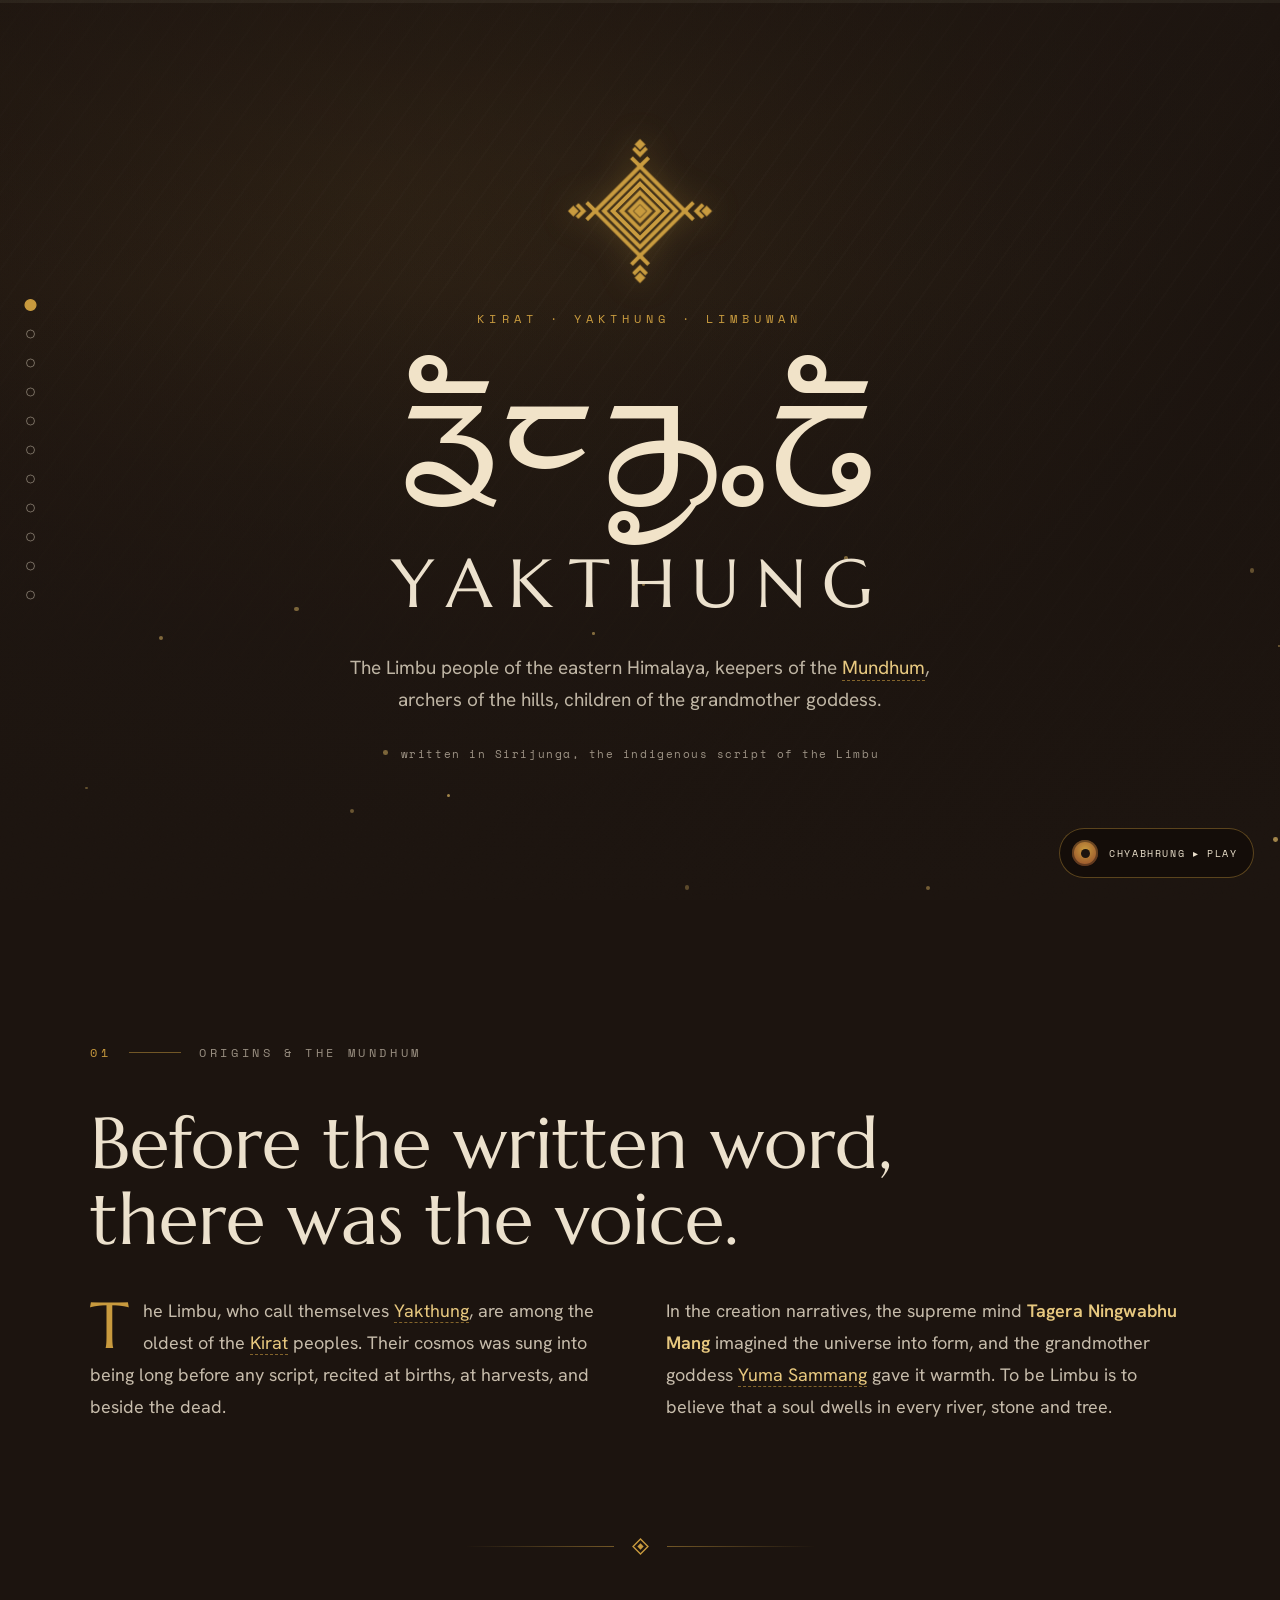
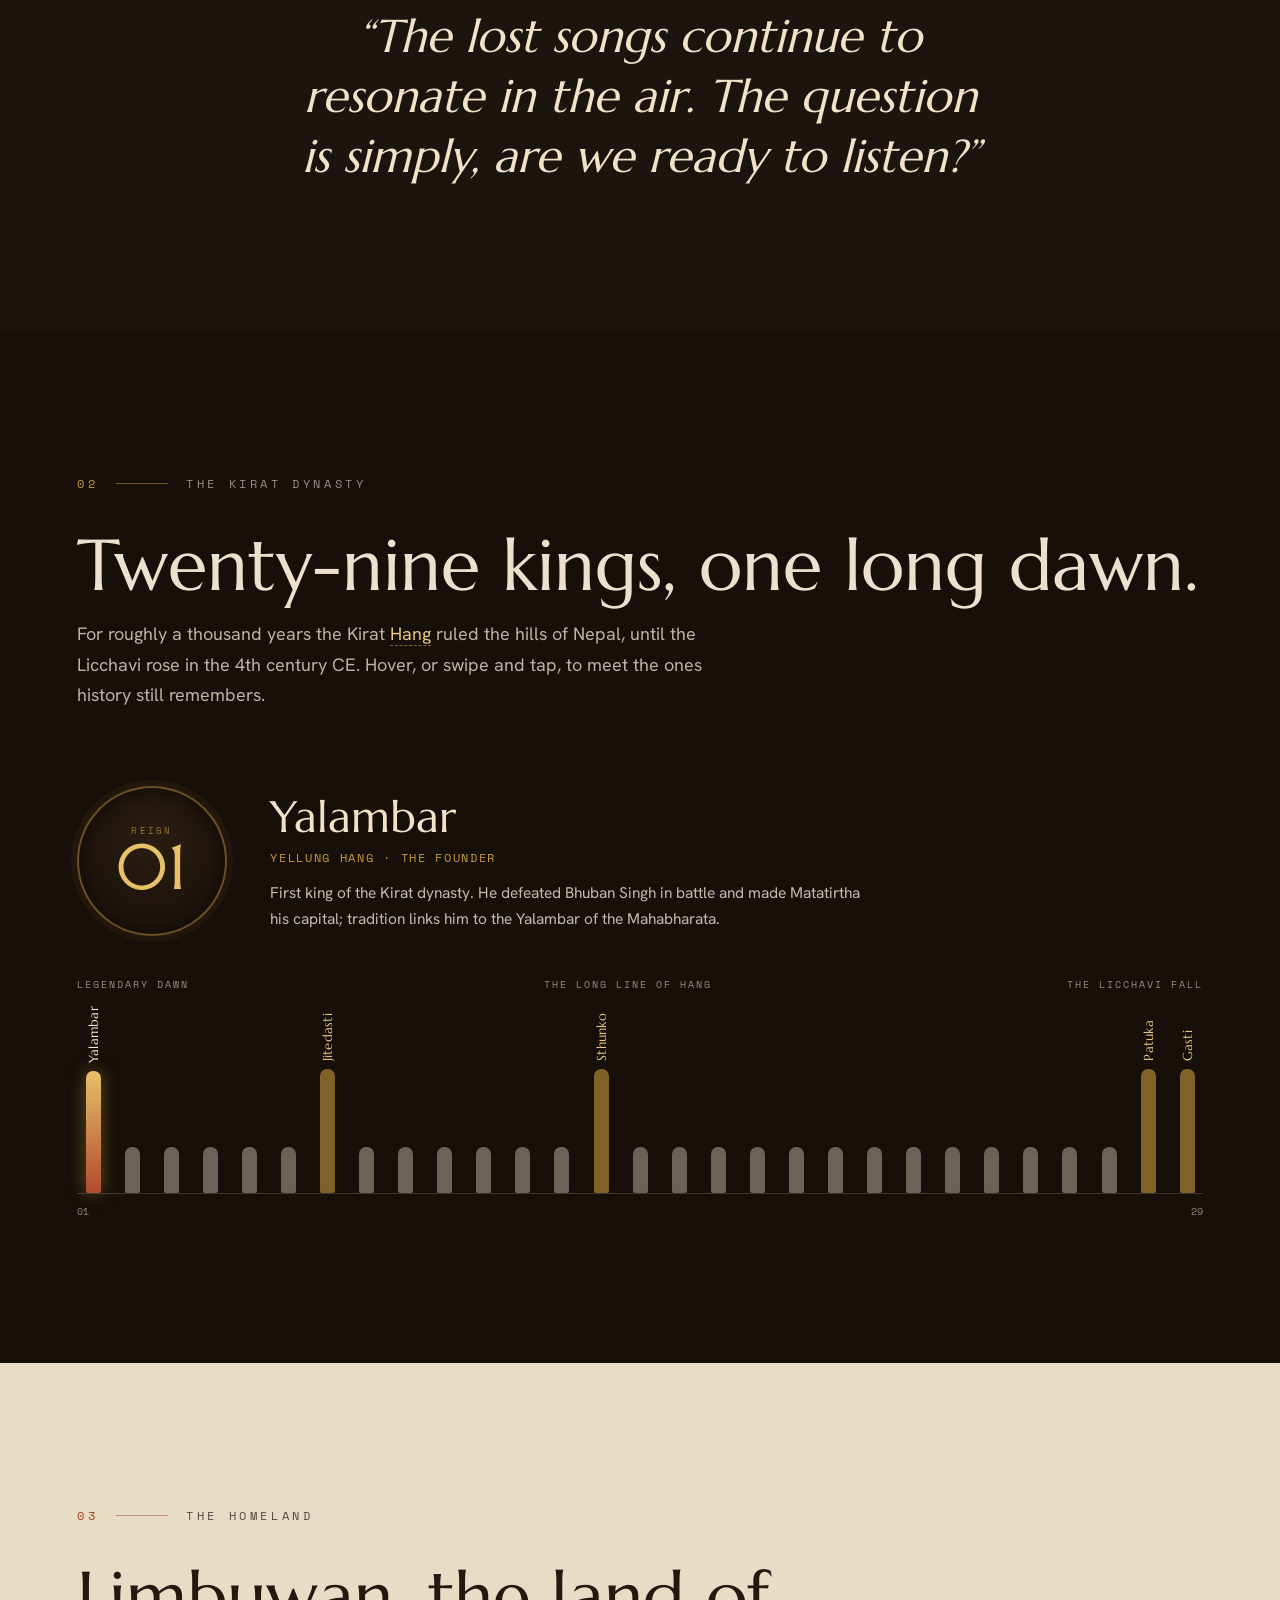
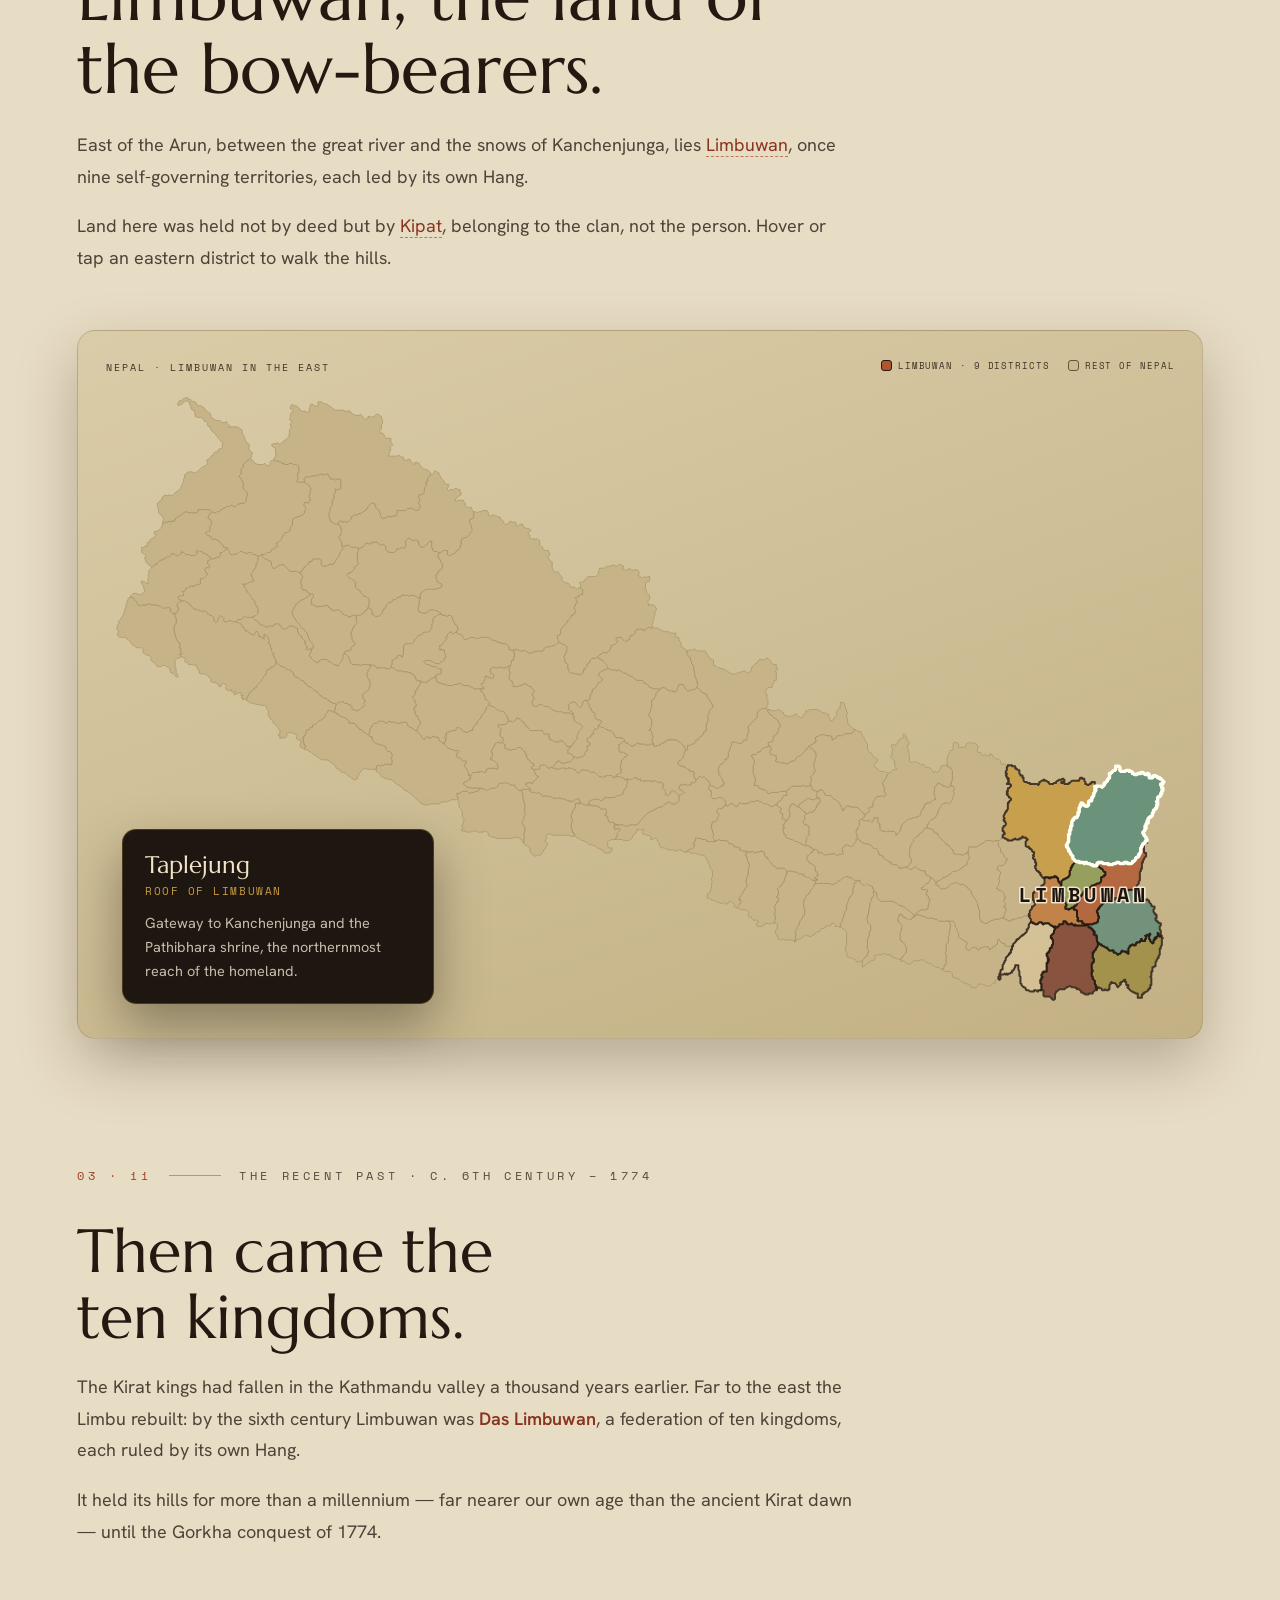
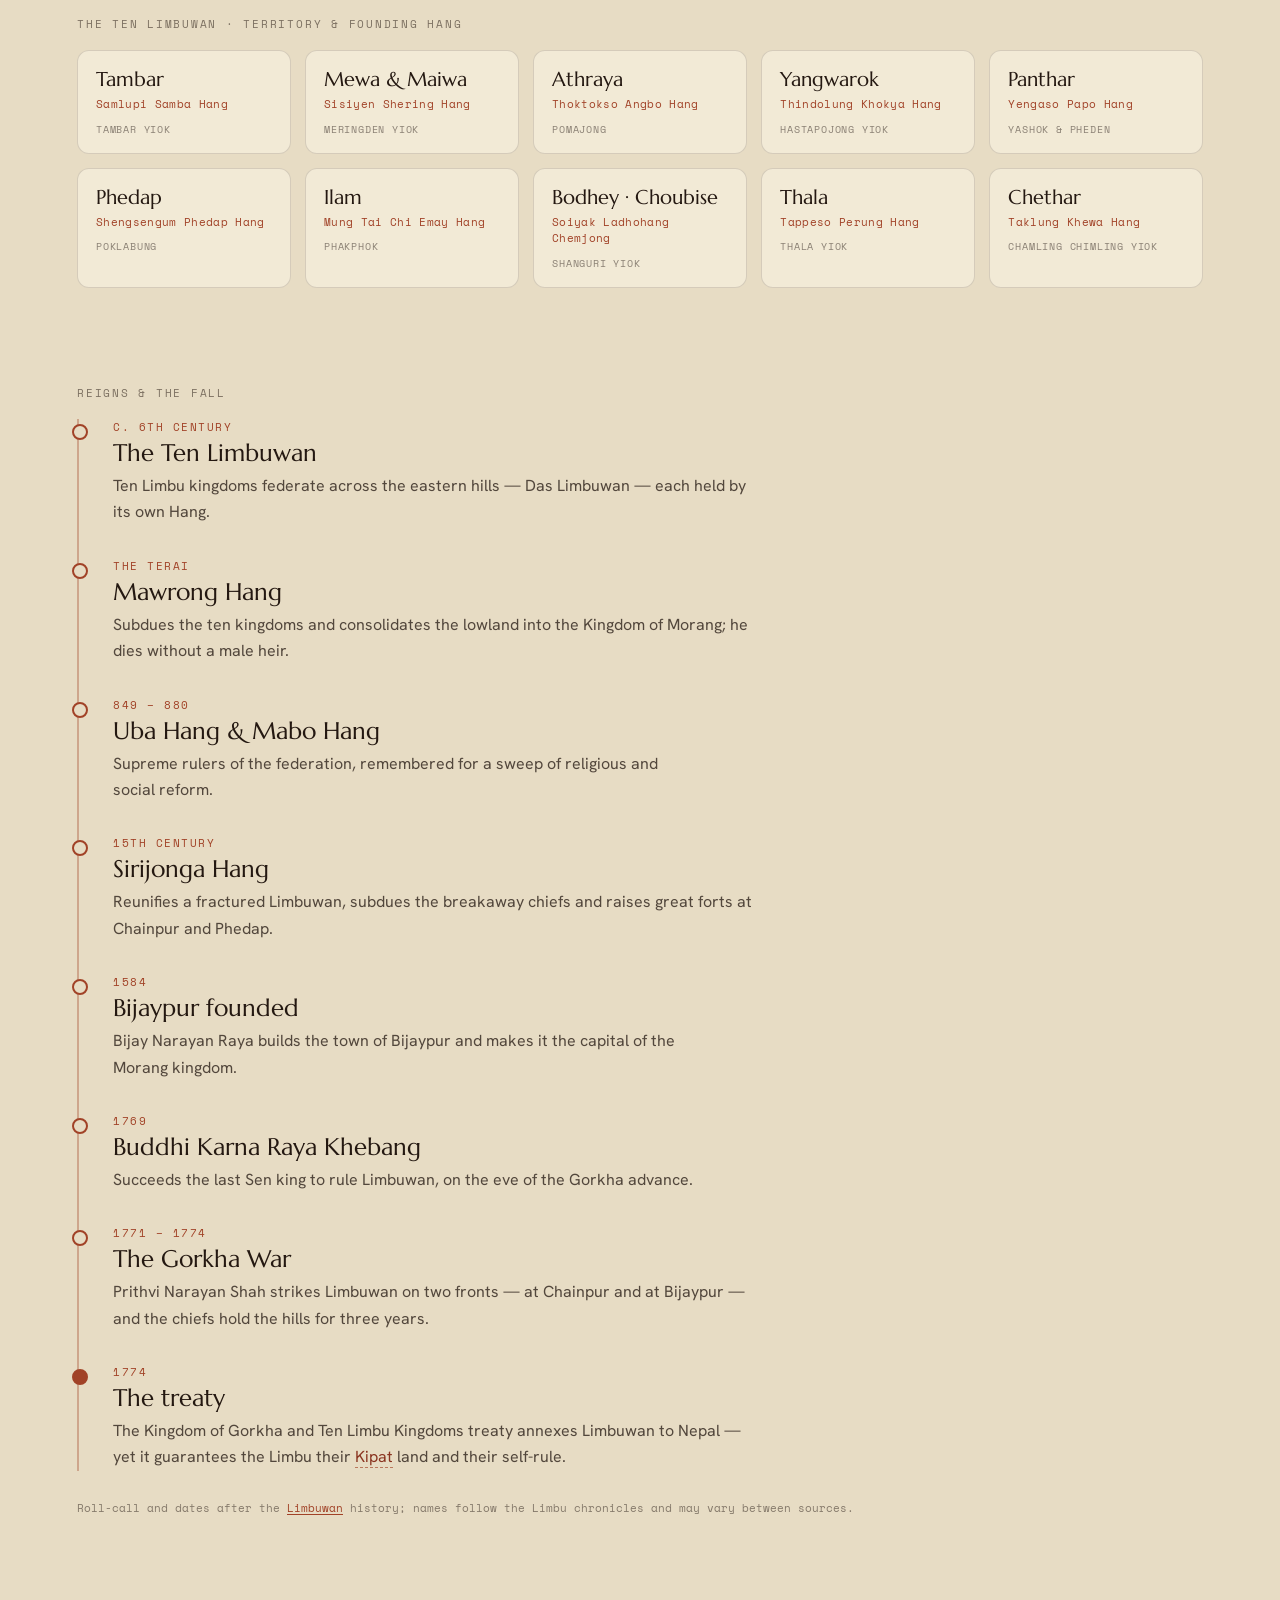
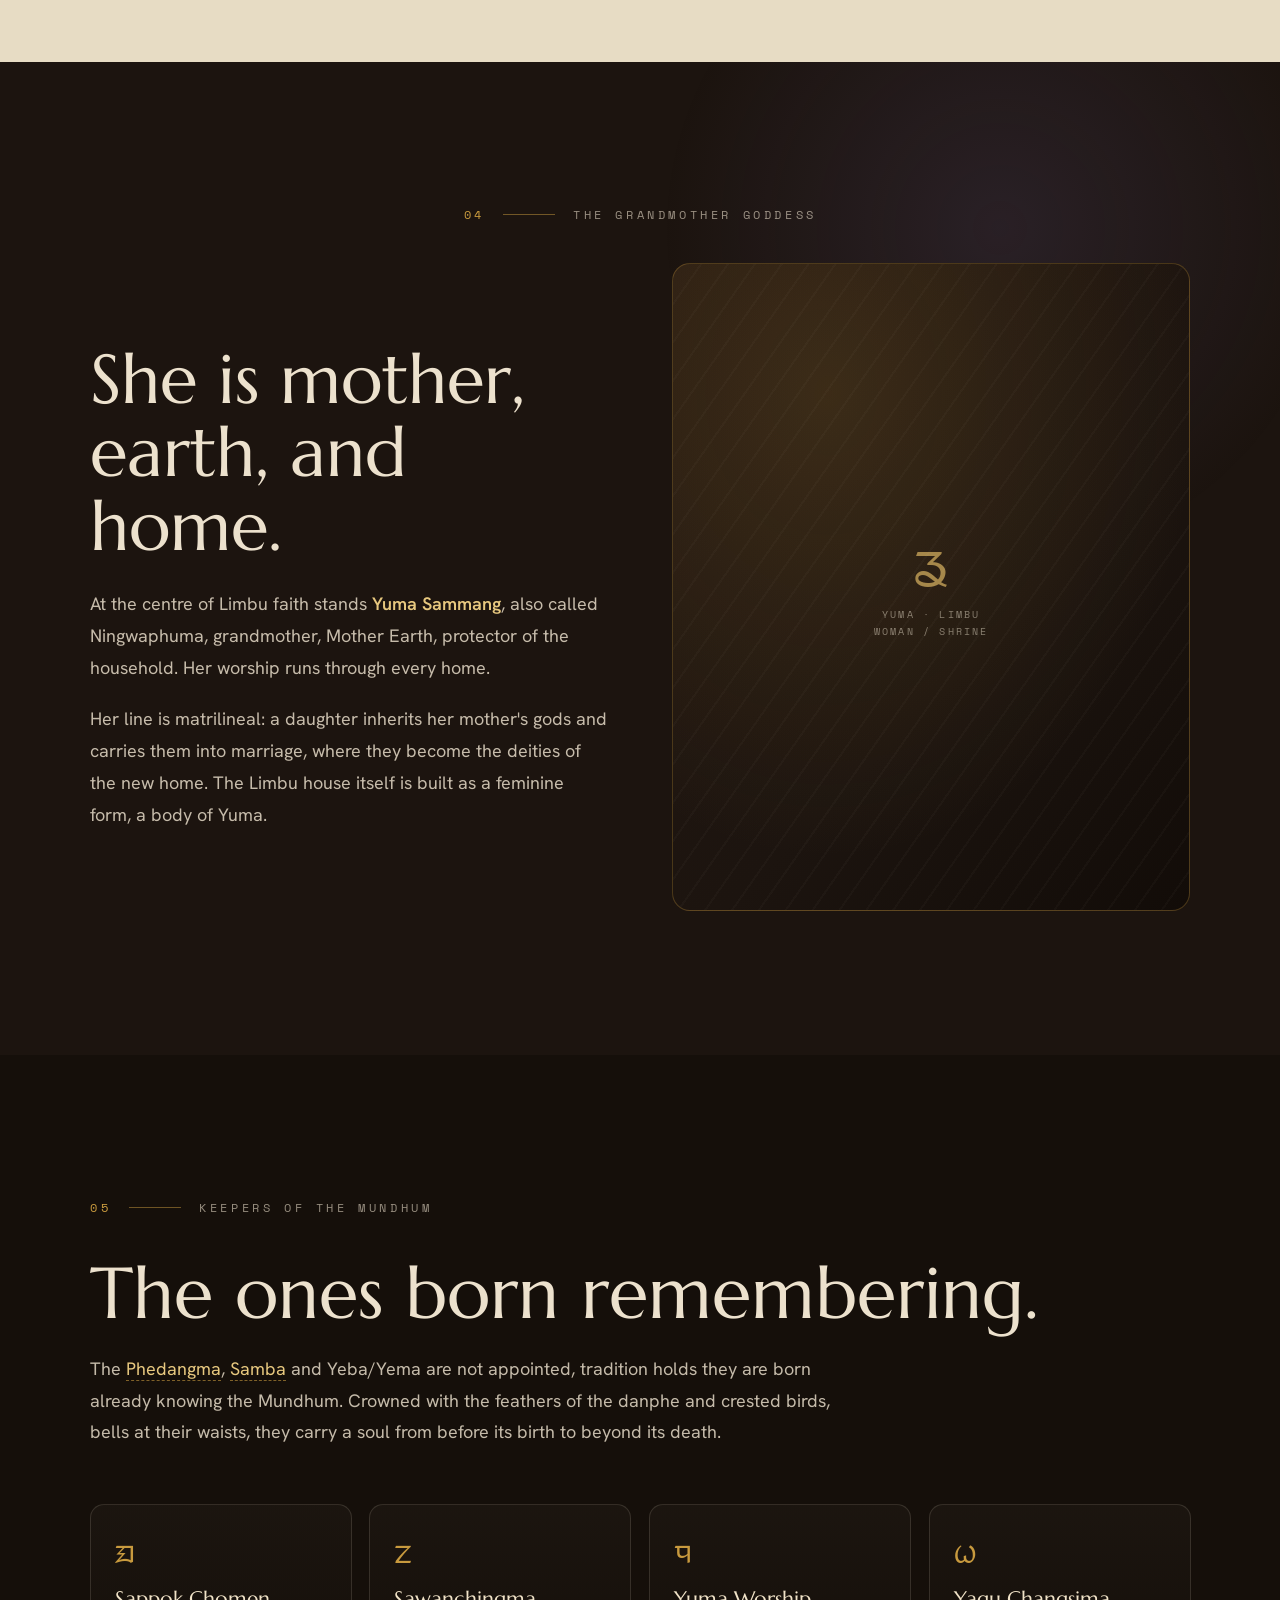
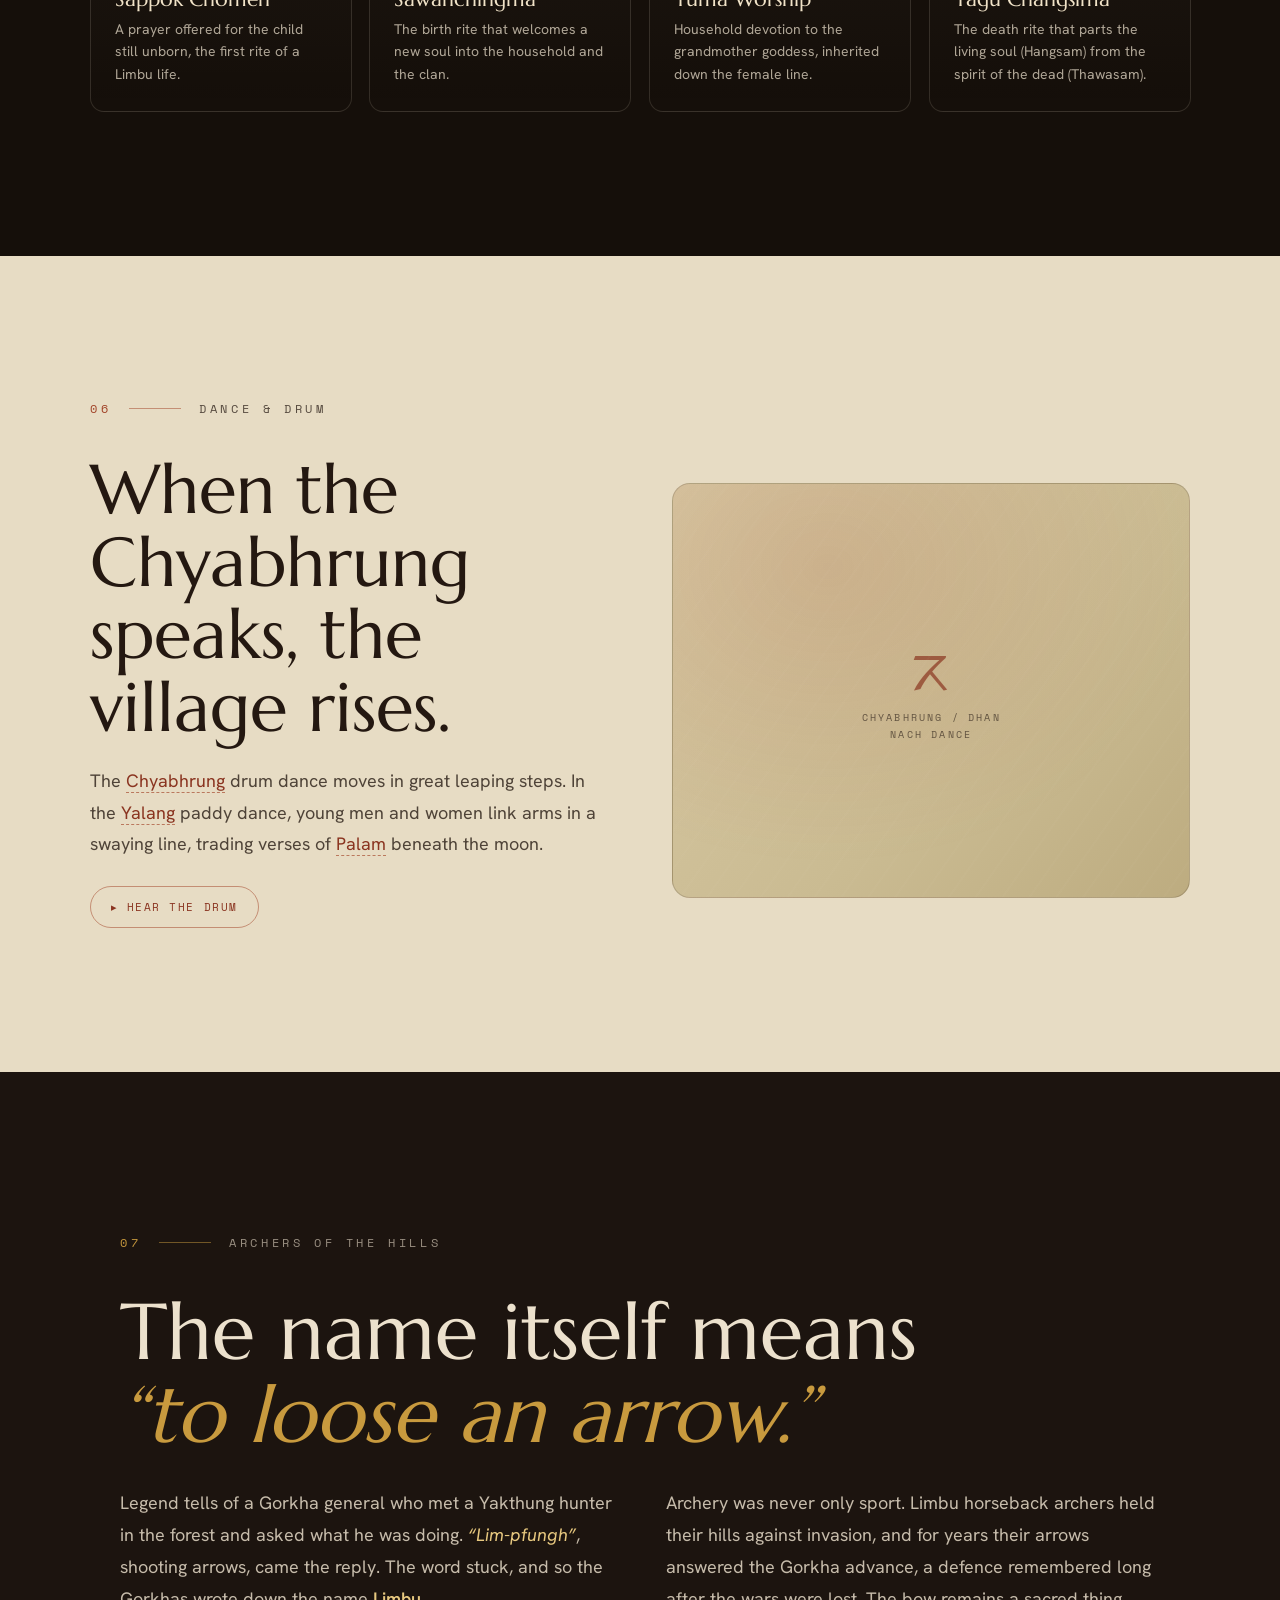
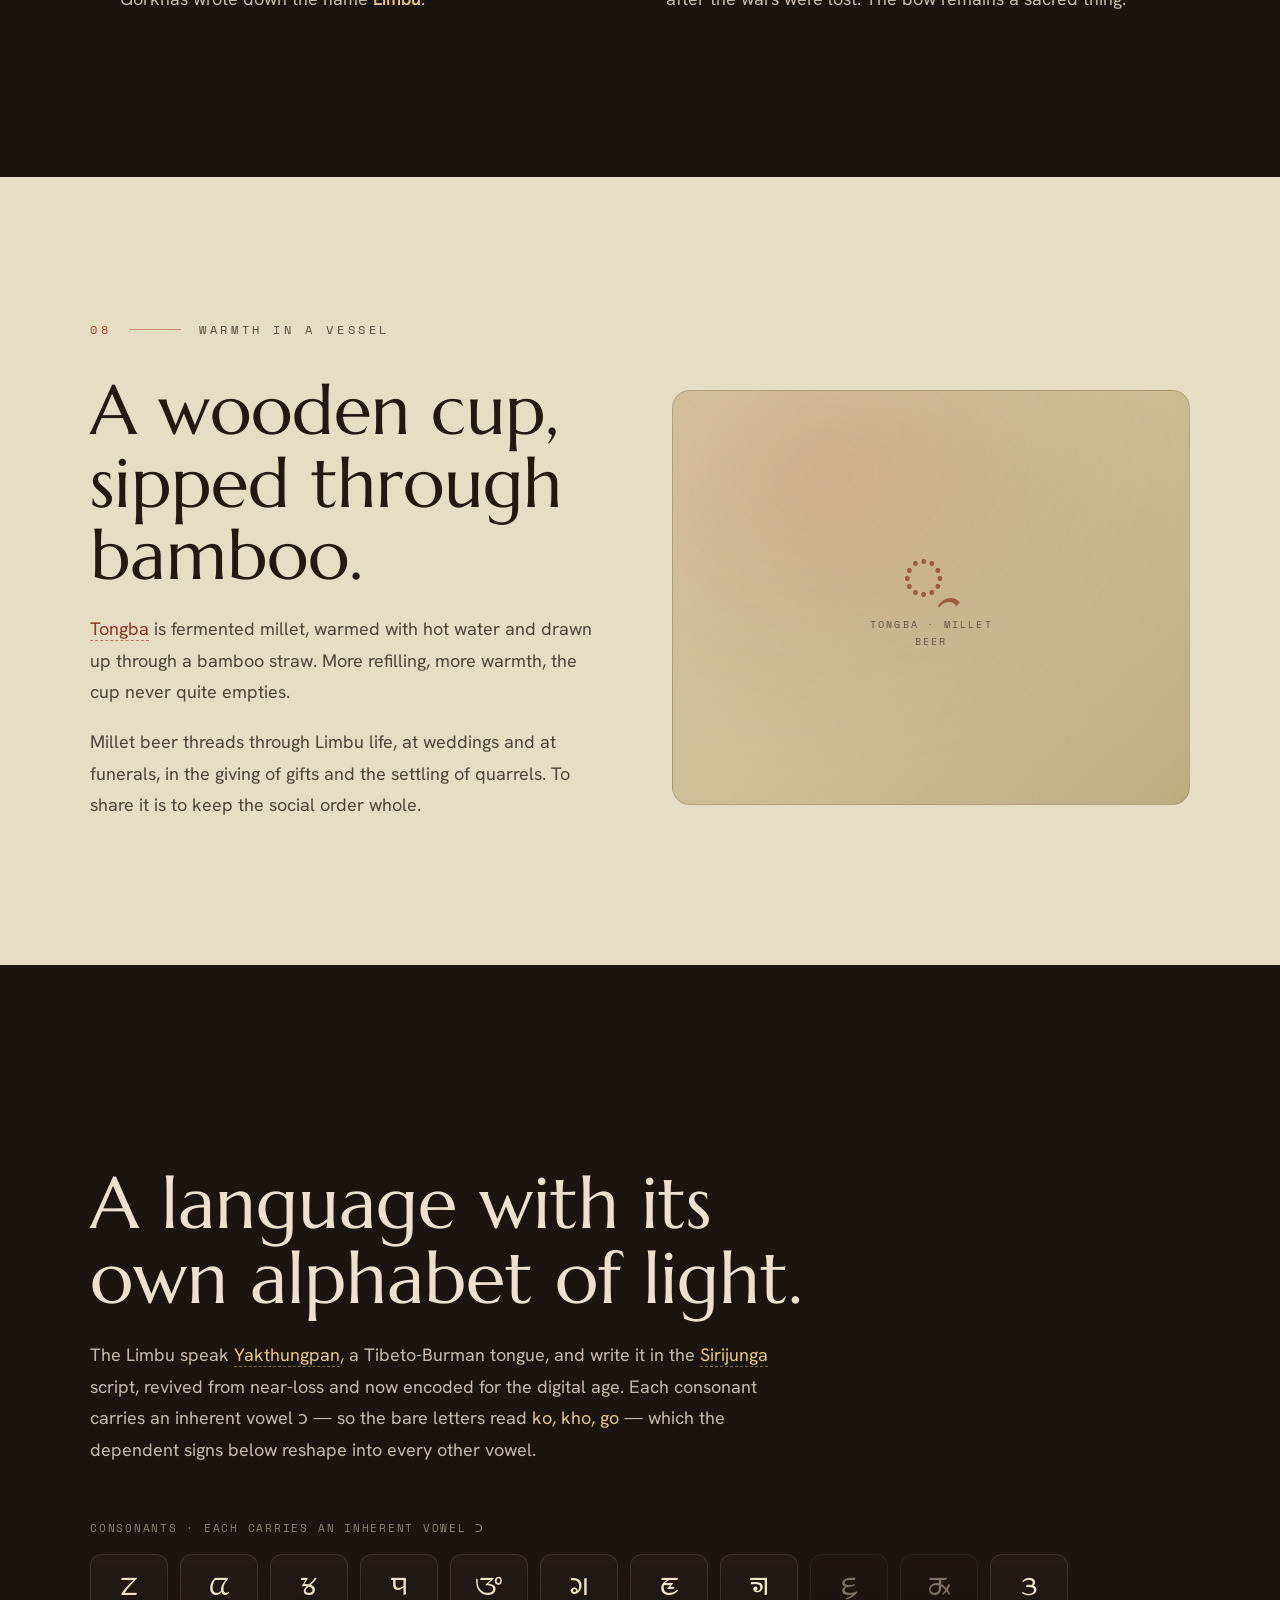
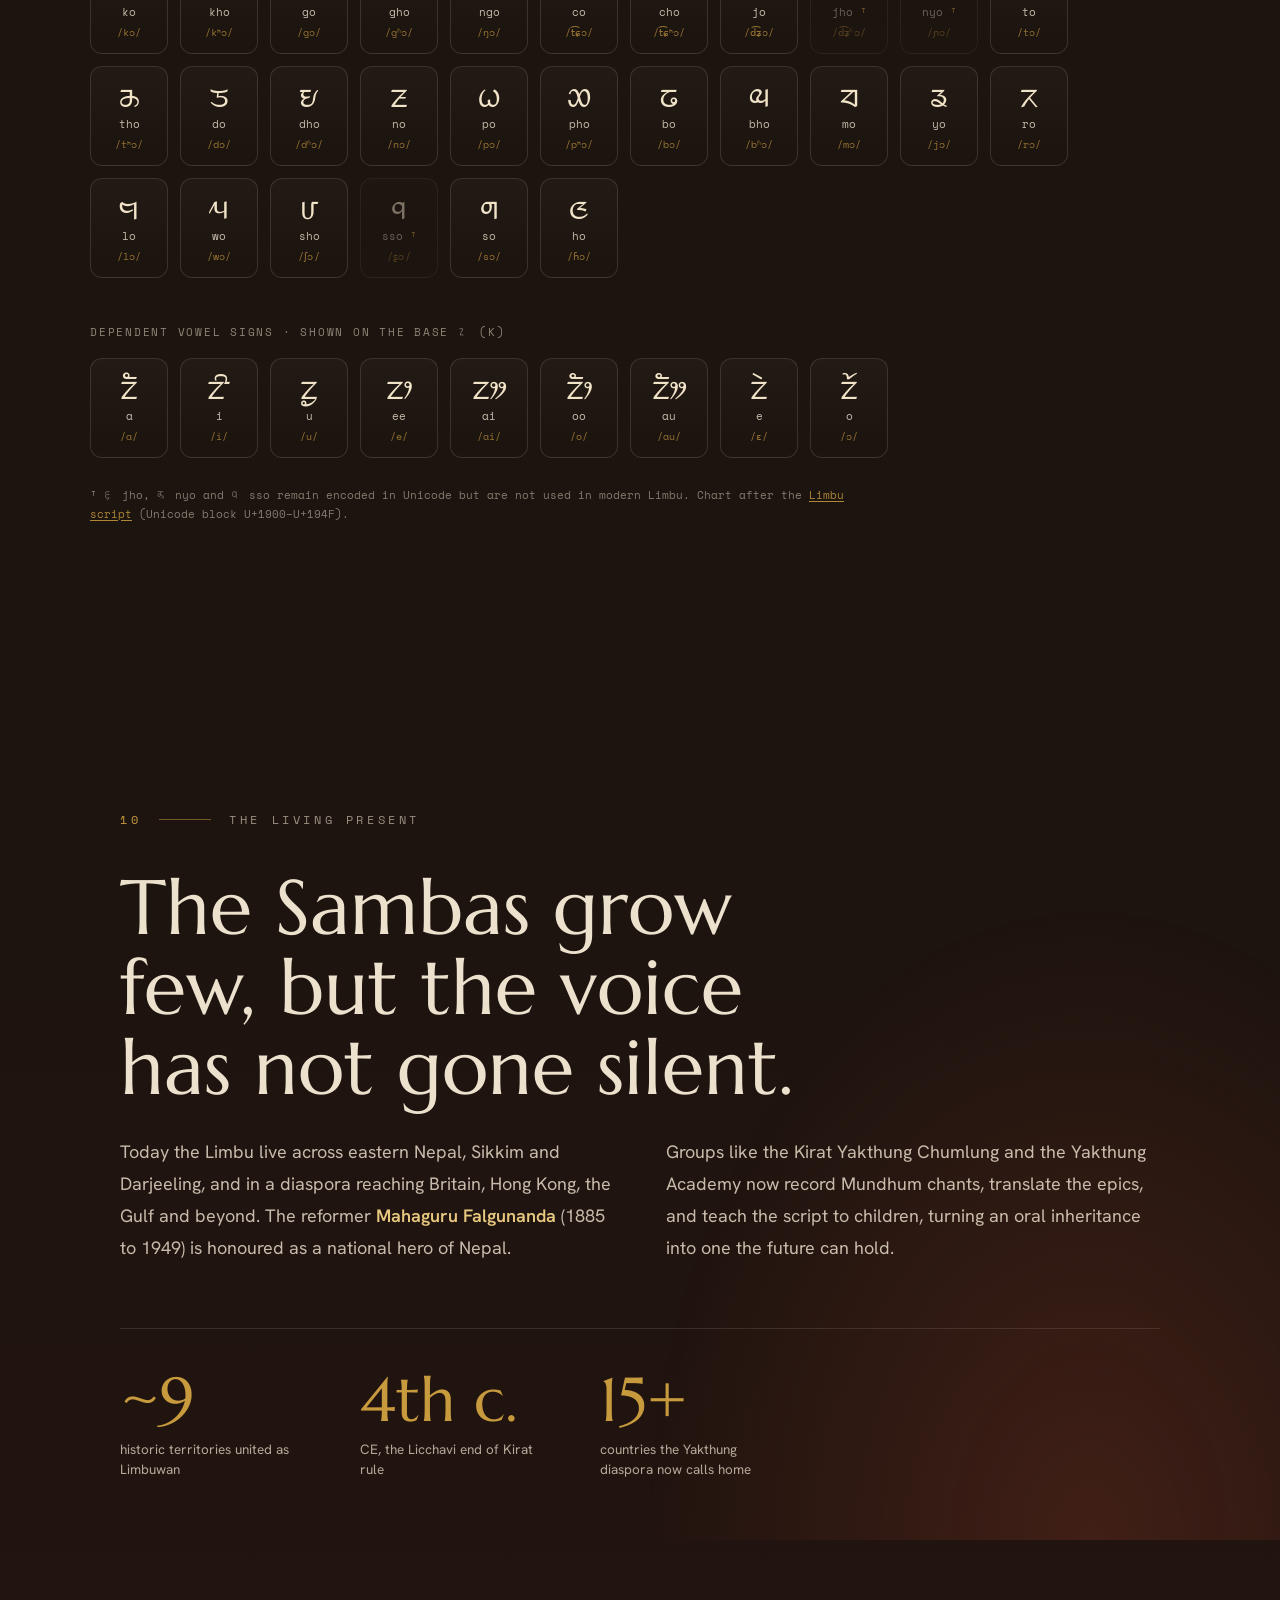
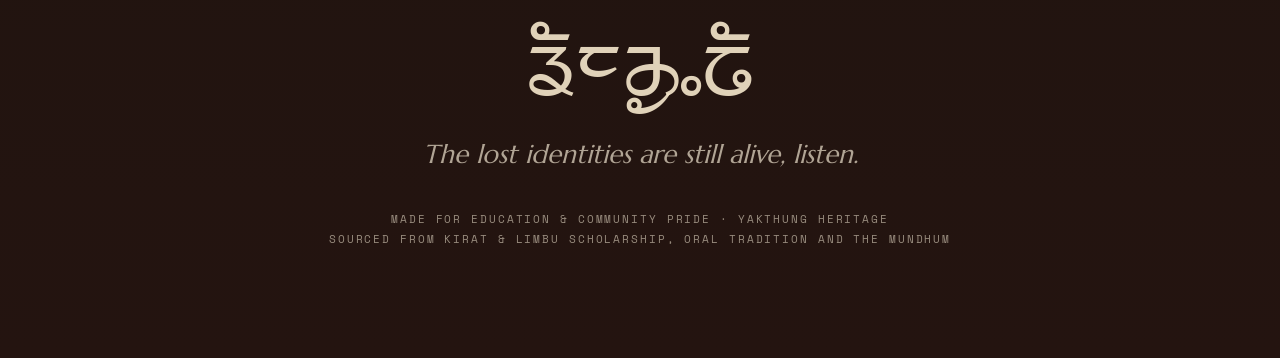
==== index.html @ a2387daa "Homeland: add Limbuwan kings — the recent past Extend section 03 (The Homeland) with the post-Kirat " ====
<!DOCTYPE html>
<html lang="en">
<head>
<meta charset="utf-8">
<meta name="viewport" content="width=device-width, initial-scale=1, viewport-fit=cover">
<title>Yakthung · Limbu Heritage</title>
<meta name="description" content="The Limbu (Yakthung) people of the eastern Himalaya — keepers of the Mundhum, the Kirat Hang, Limbuwan, Yuma Sammang, the Phedangma, dance, archery, language and living culture.">
<meta name="theme-color" content="#1c140f">
<meta property="og:title" content="Yakthung · Limbu Heritage">
<meta property="og:description" content="An interactive journey through Limbu (Yakthung) history, faith and living culture.">
<meta property="og:type" content="website">
<link rel="preconnect" href="https://fonts.googleapis.com">
<link rel="preconnect" href="https://fonts.gstatic.com" crossorigin>
<link href="https://fonts.googleapis.com/css2?family=Marcellus&family=Hanken+Grotesk:wght@300;400;500;600;700&family=Space+Mono:wght@400;700&family=Noto+Sans+Limbu&display=swap" rel="stylesheet">
<link rel="stylesheet" href="assets/styles.css">
</head>
<body>
<div data-root style="position:relative;background:#1c140f;color:#ece1cd;overflow-x:hidden">

  <a href="#content" class="skip-link">Skip to content</a>

  <!-- grain -->
  <div data-grain style="position:fixed;inset:0;z-index:90;pointer-events:none;opacity:.05;mix-blend-mode:overlay;background-image:url(&quot;data:image/svg+xml,%3Csvg xmlns='http://www.w3.org/2000/svg' width='160' height='160'%3E%3Cfilter id='n'%3E%3CfeTurbulence type='fractalNoise' baseFrequency='0.8' numOctaves='2' stitchTiles='stitch'/%3E%3C/filter%3E%3Crect width='100%25' height='100%25' filter='url(%23n)'/%3E%3C/svg%3E&quot;)"></div>

  <!-- scroll progress -->
  <div aria-hidden="true" style="position:fixed;top:0;left:0;right:0;height:3px;z-index:120;background:rgba(236,225,205,.06)">
    <div id="scroll-progress" style="height:100%;width:100%;transform:scaleX(0);transform-origin:left;background:linear-gradient(90deg,#b14a30,#c89a3e);"></div>
  </div>

  <!-- mobile chapter caption — current section name (shown under 720px) -->
  <div id="chapter-caption" aria-hidden="true"></div>

  <!-- chapter nav -->
  <nav data-chapnav aria-label="Chapters" style="position:fixed;left:max(18px,2vw);top:50%;transform:translateY(-50%);z-index:115;display:flex;flex-direction:column;gap:14px">
    <button type="button" data-navdot data-target="sec-hero" aria-label="Opening" style="display:flex;align-items:center;gap:12px;cursor:pointer;background:none;border:0;padding:0;font:inherit;color:inherit;text-align:left">
      <span data-navtick style="width:9px;height:9px;border-radius:50%;border:1.5px solid rgba(236,225,205,.42);background:transparent;transition:all .35s;flex:0 0 auto"></span>
      <span data-navlabel style="font-family:'Space Mono',monospace;font-size:10px;letter-spacing:.16em;text-transform:uppercase;color:rgba(236,225,205,.7);opacity:0;transform:translateX(-6px);transition:all .35s;white-space:nowrap">Opening</span>
    </button>
    <button type="button" data-navdot data-target="sec-origins" aria-label="Origins & Mundhum" style="display:flex;align-items:center;gap:12px;cursor:pointer;background:none;border:0;padding:0;font:inherit;color:inherit;text-align:left">
      <span data-navtick style="width:9px;height:9px;border-radius:50%;border:1.5px solid rgba(236,225,205,.42);background:transparent;transition:all .35s;flex:0 0 auto"></span>
      <span data-navlabel style="font-family:'Space Mono',monospace;font-size:10px;letter-spacing:.16em;text-transform:uppercase;color:rgba(236,225,205,.7);opacity:0;transform:translateX(-6px);transition:all .35s;white-space:nowrap">Origins &amp; Mundhum</span>
    </button>
    <button type="button" data-navdot data-target="sec-kings" aria-label="The 29 Hang" style="display:flex;align-items:center;gap:12px;cursor:pointer;background:none;border:0;padding:0;font:inherit;color:inherit;text-align:left">
      <span data-navtick style="width:9px;height:9px;border-radius:50%;border:1.5px solid rgba(236,225,205,.42);background:transparent;transition:all .35s;flex:0 0 auto"></span>
      <span data-navlabel style="font-family:'Space Mono',monospace;font-size:10px;letter-spacing:.16em;text-transform:uppercase;color:rgba(236,225,205,.7);opacity:0;transform:translateX(-6px);transition:all .35s;white-space:nowrap">The 29 Hang</span>
    </button>
    <button type="button" data-navdot data-target="sec-map" aria-label="Limbuwan" style="display:flex;align-items:center;gap:12px;cursor:pointer;background:none;border:0;padding:0;font:inherit;color:inherit;text-align:left">
      <span data-navtick style="width:9px;height:9px;border-radius:50%;border:1.5px solid rgba(236,225,205,.42);background:transparent;transition:all .35s;flex:0 0 auto"></span>
      <span data-navlabel style="font-family:'Space Mono',monospace;font-size:10px;letter-spacing:.16em;text-transform:uppercase;color:rgba(236,225,205,.7);opacity:0;transform:translateX(-6px);transition:all .35s;white-space:nowrap">Limbuwan</span>
    </button>
    <button type="button" data-navdot data-target="sec-yuma" aria-label="Yuma Sammang" style="display:flex;align-items:center;gap:12px;cursor:pointer;background:none;border:0;padding:0;font:inherit;color:inherit;text-align:left">
      <span data-navtick style="width:9px;height:9px;border-radius:50%;border:1.5px solid rgba(236,225,205,.42);background:transparent;transition:all .35s;flex:0 0 auto"></span>
      <span data-navlabel style="font-family:'Space Mono',monospace;font-size:10px;letter-spacing:.16em;text-transform:uppercase;color:rgba(236,225,205,.7);opacity:0;transform:translateX(-6px);transition:all .35s;white-space:nowrap">Yuma Sammang</span>
    </button>
    <button type="button" data-navdot data-target="sec-shaman" aria-label="Phedangma" style="display:flex;align-items:center;gap:12px;cursor:pointer;background:none;border:0;padding:0;font:inherit;color:inherit;text-align:left">
      <span data-navtick style="width:9px;height:9px;border-radius:50%;border:1.5px solid rgba(236,225,205,.42);background:transparent;transition:all .35s;flex:0 0 auto"></span>
      <span data-navlabel style="font-family:'Space Mono',monospace;font-size:10px;letter-spacing:.16em;text-transform:uppercase;color:rgba(236,225,205,.7);opacity:0;transform:translateX(-6px);transition:all .35s;white-space:nowrap">Phedangma</span>
    </button>
    <button type="button" data-navdot data-target="sec-dance" aria-label="Dance & Drum" style="display:flex;align-items:center;gap:12px;cursor:pointer;background:none;border:0;padding:0;font:inherit;color:inherit;text-align:left">
      <span data-navtick style="width:9px;height:9px;border-radius:50%;border:1.5px solid rgba(236,225,205,.42);background:transparent;transition:all .35s;flex:0 0 auto"></span>
      <span data-navlabel style="font-family:'Space Mono',monospace;font-size:10px;letter-spacing:.16em;text-transform:uppercase;color:rgba(236,225,205,.7);opacity:0;transform:translateX(-6px);transition:all .35s;white-space:nowrap">Dance &amp; Drum</span>
    </button>
    <button type="button" data-navdot data-target="sec-archery" aria-label="Archers" style="display:flex;align-items:center;gap:12px;cursor:pointer;background:none;border:0;padding:0;font:inherit;color:inherit;text-align:left">
      <span data-navtick style="width:9px;height:9px;border-radius:50%;border:1.5px solid rgba(236,225,205,.42);background:transparent;transition:all .35s;flex:0 0 auto"></span>
      <span data-navlabel style="font-family:'Space Mono',monospace;font-size:10px;letter-spacing:.16em;text-transform:uppercase;color:rgba(236,225,205,.7);opacity:0;transform:translateX(-6px);transition:all .35s;white-space:nowrap">Archers</span>
    </button>
    <button type="button" data-navdot data-target="sec-tongba" aria-label="Tongba" style="display:flex;align-items:center;gap:12px;cursor:pointer;background:none;border:0;padding:0;font:inherit;color:inherit;text-align:left">
      <span data-navtick style="width:9px;height:9px;border-radius:50%;border:1.5px solid rgba(236,225,205,.42);background:transparent;transition:all .35s;flex:0 0 auto"></span>
      <span data-navlabel style="font-family:'Space Mono',monospace;font-size:10px;letter-spacing:.16em;text-transform:uppercase;color:rgba(236,225,205,.7);opacity:0;transform:translateX(-6px);transition:all .35s;white-space:nowrap">Tongba</span>
    </button>
    <button type="button" data-navdot data-target="sec-language" aria-label="Language & Script" style="display:flex;align-items:center;gap:12px;cursor:pointer;background:none;border:0;padding:0;font:inherit;color:inherit;text-align:left">
      <span data-navtick style="width:9px;height:9px;border-radius:50%;border:1.5px solid rgba(236,225,205,.42);background:transparent;transition:all .35s;flex:0 0 auto"></span>
      <span data-navlabel style="font-family:'Space Mono',monospace;font-size:10px;letter-spacing:.16em;text-transform:uppercase;color:rgba(236,225,205,.7);opacity:0;transform:translateX(-6px);transition:all .35s;white-space:nowrap">Language &amp; Script</span>
    </button>
    <button type="button" data-navdot data-target="sec-today" aria-label="Today" style="display:flex;align-items:center;gap:12px;cursor:pointer;background:none;border:0;padding:0;font:inherit;color:inherit;text-align:left">
      <span data-navtick style="width:9px;height:9px;border-radius:50%;border:1.5px solid rgba(236,225,205,.42);background:transparent;transition:all .35s;flex:0 0 auto"></span>
      <span data-navlabel style="font-family:'Space Mono',monospace;font-size:10px;letter-spacing:.16em;text-transform:uppercase;color:rgba(236,225,205,.7);opacity:0;transform:translateX(-6px);transition:all .35s;white-space:nowrap">Today</span>
    </button>
  </nav>

  <!-- audio toggle -->
  <button id="audio-toggle" type="button" aria-pressed="false" aria-label="Play the Chyabhrung drum" style="position:fixed;right:max(18px,2vw);bottom:max(18px,2.4vh);z-index:118;display:flex;align-items:center;gap:11px;padding:11px 16px 11px 12px;border:1px solid rgba(200,154,62,.4);border-radius:40px;background:rgba(18,12,8,.78);-webkit-backdrop-filter:blur(8px);backdrop-filter:blur(8px);cursor:pointer;color:#ece1cd;font-family:'Space Mono',monospace">
    <span id="audio-disc" style="width:26px;height:26px;border-radius:50%;background:radial-gradient(circle at 50% 38%,#c89a3e,#8a3f26);display:flex;align-items:center;justify-content:center;box-shadow:inset 0 0 0 2px rgba(28,20,15,.45)">
      <span style="width:9px;height:9px;border-radius:50%;background:#1c140f"></span>
    </span>
    <span id="audio-label" style="font-size:10px;letter-spacing:.16em;text-transform:uppercase">Chyabhrung ▸ play</span>
  </button>

  <!-- glossary tooltip -->
  <div id="glossary-tip" role="status" aria-live="polite" style="position:fixed;z-index:200;max-width:290px;pointer-events:none;opacity:0;visibility:hidden;transform:translateY(6px);transition:opacity .16s ease,transform .16s ease;background:#120c08;border:1px solid rgba(200,154,62,.4);border-radius:11px;padding:13px 16px;box-shadow:0 20px 54px rgba(0,0,0,.6)">
    <div data-tip-term style="font-family:'Marcellus',serif;font-size:17px;color:#e8c069;margin-bottom:4px"></div>
    <div data-tip-def style="font-size:12.5px;line-height:1.55;color:rgba(236,225,205,.82)"></div>
  </div>

  <main id="content">

  <!-- ============ HERO ============ -->
  <section id="sec-hero" data-chapter data-screen-label="Hero" style="position:relative;min-height:100vh;min-height:100svh;display:flex;align-items:center;justify-content:center;overflow:hidden">
    <div style="position:absolute;inset:0;z-index:0">
      <!-- Hero backdrop (dark). Drop an <img src="images/hero.jpg" alt="…"> inside
           this figure to use a photograph instead. -->
      <figure class="img-slot" data-img-slot="hero" aria-hidden="true" style="position:absolute;inset:0;width:100%;height:100%"></figure>
      <div style="position:absolute;inset:0;background:radial-gradient(120% 92% at 50% 16%,rgba(28,20,15,.28),rgba(28,20,15,.8) 60%,#1c140f 93%)"></div>
      <div style="position:absolute;inset:0;background:linear-gradient(180deg,rgba(28,20,15,.55) 0%,rgba(28,20,15,0) 32%,rgba(28,20,15,.92) 100%)"></div>
    </div>
    <div data-dust style="position:absolute;inset:0;z-index:1;pointer-events:none"></div>
    <div data-herofade style="position:relative;z-index:2;text-align:center;padding:0 26px;max-width:1040px">
      <div data-logo-mark style="display:flex;justify-content:center;margin-bottom:26px;cursor:pointer" title="Silam Sakma — click to replay">
        <svg id="silam-sakma" viewBox="0 0 600 600" fill="none" stroke="currentColor" stroke-width="16"
             stroke-linecap="square" stroke-linejoin="miter" role="img"
             aria-label="Silam Sakma, the Limbu emblem"
             style="width:clamp(88px,13vw,146px);height:clamp(88px,13vw,146px);color:#c89a3e;overflow:visible;filter:drop-shadow(0 0 16px rgba(200,154,62,.32))">
          <path data-role="ring" data-i="0" d="M300,260 L340,300 L300,340 L260,300 Z"/>
          <path data-role="ring" data-i="1" d="M300,224 L376,300 L300,376 L224,300 Z"/>
          <path data-role="ring" data-i="2" d="M300,188 L412,300 L300,412 L188,300 Z"/>
          <path data-role="ring" data-i="3" d="M300,152 L448,300 L300,448 L152,300 Z"/>
          <path data-role="ring" data-i="4" d="M300,116 L484,300 L300,484 L116,300 Z"/>
          <path data-role="cdot" d="M300,285 L315,300 L300,315 L285,300 Z" fill="currentColor"/>
          <g data-orn data-dir="T">
            <path data-role="spike" d="M300,116 L329.7,86.3"/>
            <path data-role="spike" d="M300,116 L270.3,86.3"/>
            <path data-role="chev" d="M321.2,46.8 L300,68 L278.8,46.8"/>
            <path data-role="odot" d="M300,15 L311,26 L300,37 L289,26 Z" fill="currentColor"/>
          </g>
          <g data-orn data-dir="R">
            <path data-role="spike" d="M484,300 L513.7,329.7"/>
            <path data-role="spike" d="M484,300 L513.7,270.3"/>
            <path data-role="chev" d="M553.2,321.2 L532,300 L553.2,278.8"/>
            <path data-role="odot" d="M574,289 L585,300 L574,311 L563,300 Z" fill="currentColor"/>
          </g>
          <g data-orn data-dir="B">
            <path data-role="spike" d="M300,484 L270.3,513.7"/>
            <path data-role="spike" d="M300,484 L329.7,513.7"/>
            <path data-role="chev" d="M278.8,553.2 L300,532 L321.2,553.2"/>
            <path data-role="odot" d="M300,563 L311,574 L300,585 L289,574 Z" fill="currentColor"/>
          </g>
          <g data-orn data-dir="L">
            <path data-role="spike" d="M116,300 L86.3,270.3"/>
            <path data-role="spike" d="M116,300 L86.3,329.7"/>
            <path data-role="chev" d="M46.8,278.8 L68,300 L46.8,321.2"/>
            <path data-role="odot" d="M26,289 L37,300 L26,311 L15,300 Z" fill="currentColor"/>
          </g>
        </svg>
      </div>
      <div data-reveal style="opacity:0;transform:translateY(20px);transition:all 1s cubic-bezier(.16,.85,.3,1);font-family:'Space Mono',monospace;font-size:12px;letter-spacing:.42em;text-transform:uppercase;color:#c89a3e;margin-bottom:30px">Kirat · Yakthung · Limbuwan</div>
      <div class="limbu" lang="lif" style="font-family:'Noto Sans Limbu',serif;font-size:clamp(64px,13.5vw,184px);line-height:.96;color:#f1e3c8;animation:scriptIn 1.9s cubic-bezier(.16,.85,.3,1) both,scriptGlow 7s ease-in-out 2s infinite">ᤕᤠᤰᤌᤢᤱᤒᤠ</div>
      <h1 data-reveal data-reveal-delay="260" style="opacity:0;transform:translateY(22px);transition:all 1.1s cubic-bezier(.16,.85,.3,1);font-family:'Marcellus',serif;font-weight:400;font-size:clamp(30px,5.4vw,68px);letter-spacing:.24em;margin:18px 0 0;color:#ece1cd">YAKTHUNG</h1>
      <p data-reveal data-reveal-delay="420" style="opacity:0;transform:translateY(22px);transition:all 1.1s cubic-bezier(.16,.85,.3,1);max-width:620px;margin:26px auto 0;font-size:clamp(15px,1.7vw,19px);line-height:1.7;color:rgba(236,225,205,.78);text-wrap:pretty">The Limbu people of the eastern Himalaya, keepers of the <span data-term="Mundhum" data-def="The vast oral scripture of the Limbu. Its name means “the power of great strength.” It holds creation, genealogy, ritual and law, carried entirely by voice." role="button" tabindex="0" style="border-bottom:1px dashed rgba(200,154,62,.6);cursor:help;color:#e7c87f">Mundhum</span>, archers of the hills, children of the grandmother goddess.</p>
      <div data-reveal data-reveal-delay="560" style="opacity:0;transition:all 1.1s ease;font-family:'Space Mono',monospace;font-size:11px;letter-spacing:.14em;color:rgba(236,225,205,.62);margin-top:30px">written in Sirijunga, the indigenous script of the Limbu</div>
    </div>
  </section>

  <!-- ============ 01 ORIGINS & MUNDHUM ============ -->
  <section id="sec-origins" data-chapter data-screen-label="Origins" style="position:relative;padding:clamp(110px,16vh,200px) clamp(26px,7vw,150px)">
    <div style="max-width:1140px;margin:0 auto">
      <div data-reveal style="opacity:0;transform:translateY(28px);transition:all 1s cubic-bezier(.16,.85,.3,1);display:flex;align-items:center;gap:18px;margin-bottom:44px">
        <span style="font-family:'Space Mono',monospace;font-size:12px;letter-spacing:.3em;color:#c89a3e">01</span>
        <span style="width:52px;height:1px;background:rgba(200,154,62,.5)"></span>
        <span style="font-family:'Space Mono',monospace;font-size:12px;letter-spacing:.3em;text-transform:uppercase;color:rgba(236,225,205,.6)">Origins &amp; the Mundhum</span>
      </div>
      <h2 data-reveal data-reveal-delay="120" style="opacity:0;transform:translateY(30px);transition:all 1.05s cubic-bezier(.16,.85,.3,1);font-family:'Marcellus',serif;font-weight:400;font-size:clamp(34px,5.6vw,76px);line-height:1.06;margin:0 0 38px;max-width:16ch;text-wrap:balance">Before the written word, there was the voice.</h2>
      <div style="display:grid;grid-template-columns:repeat(auto-fit,minmax(290px,1fr));gap:clamp(28px,4vw,60px);align-items:start">
        <p data-reveal data-reveal-delay="200" class="dropcap" style="opacity:0;transform:translateY(26px);transition:all 1.05s cubic-bezier(.16,.85,.3,1);font-size:clamp(15px,1.6vw,18px);line-height:1.78;color:rgba(236,225,205,.82);margin:0;text-wrap:pretty">The Limbu, who call themselves <span data-term="Yakthung" data-def="The Limbu endonym. In their own language it reads as “heroes of the hills”, yak (hills) and thung (mighty ones)." role="button" tabindex="0" style="border-bottom:1px dashed rgba(200,154,62,.6);cursor:help;color:#e7c87f">Yakthung</span>, are among the oldest of the <span data-term="Kirat" data-def="An ancient Himalayan civilisation and ethnic identity. The Limbu, along with the Rai and others, descend from the Kirati peoples who once ruled the central hills of Nepal." role="button" tabindex="0" style="border-bottom:1px dashed rgba(200,154,62,.6);cursor:help;color:#e7c87f">Kirat</span> peoples. Their cosmos was sung into being long before any script, recited at births, at harvests, and beside the dead.</p>
        <p data-reveal data-reveal-delay="300" style="opacity:0;transform:translateY(26px);transition:all 1.05s cubic-bezier(.16,.85,.3,1);font-size:clamp(15px,1.6vw,18px);line-height:1.78;color:rgba(236,225,205,.82);margin:0;text-wrap:pretty">In the creation narratives, the supreme mind <strong style="color:#e7c87f;font-weight:600">Tagera Ningwabhu Mang</strong> imagined the universe into form, and the grandmother goddess <span data-term="Yuma Sammang" data-def="“Mother Earth” or “Grandmother”, the central deity of the Limbu, source of fertility, protection and the household itself." role="button" tabindex="0" style="border-bottom:1px dashed rgba(200,154,62,.6);cursor:help;color:#e7c87f">Yuma Sammang</span> gave it warmth. To be Limbu is to believe that a soul dwells in every river, stone and tree.</p>
      </div>
      <figure data-reveal data-reveal-delay="200" style="opacity:0;transform:translateY(30px);transition:all 1.1s cubic-bezier(.16,.85,.3,1);margin:clamp(64px,9vw,120px) auto 0;max-width:880px;text-align:center">
        <div aria-hidden="true" style="display:flex;align-items:center;justify-content:center;gap:18px;margin-bottom:clamp(34px,5vw,52px)">
          <span style="flex:0 1 clamp(40px,14vw,150px);height:1px;background:linear-gradient(90deg,transparent,rgba(200,154,62,.5))"></span>
          <svg width="17" height="17" viewBox="0 0 16 16" fill="none" stroke="#c89a3e" stroke-width="1.3" stroke-linejoin="miter"><path d="M8,1 L15,8 L8,15 L1,8 Z"/><path d="M8,5 L11,8 L8,11 L5,8 Z" fill="#c89a3e" stroke="none"/></svg>
          <span style="flex:0 1 clamp(40px,14vw,150px);height:1px;background:linear-gradient(90deg,rgba(200,154,62,.5),transparent)"></span>
        </div>
        <blockquote style="margin:0">
          <p style="font-family:'Marcellus',serif;font-size:clamp(25px,3.6vw,46px);line-height:1.3;color:#f1e3c8;margin:0;font-style:italic;text-wrap:balance">“The lost songs continue to resonate in the air. The question is simply, are we ready to listen?”</p>
        </blockquote>
      </figure>
    </div>
  </section>

  <!-- ============ 02 THE 29 HANG (kings timeline) ============ -->
  <section id="sec-kings" data-chapter data-screen-label="The 29 Hang" style="position:relative;padding:clamp(110px,16vh,190px) clamp(26px,6vw,110px);background:#160f0a">
    <div style="max-width:1240px;margin:0 auto">
      <div data-reveal style="opacity:0;transform:translateY(28px);transition:all 1s cubic-bezier(.16,.85,.3,1);display:flex;align-items:center;gap:18px;margin-bottom:36px">
        <span style="font-family:'Space Mono',monospace;font-size:12px;letter-spacing:.3em;color:#c89a3e">02</span>
        <span style="width:52px;height:1px;background:rgba(200,154,62,.5)"></span>
        <span style="font-family:'Space Mono',monospace;font-size:12px;letter-spacing:.3em;text-transform:uppercase;color:rgba(236,225,205,.6)">The Kirat dynasty</span>
      </div>
      <h2 data-reveal data-reveal-delay="120" style="opacity:0;transform:translateY(30px);transition:all 1.05s cubic-bezier(.16,.85,.3,1);font-family:'Marcellus',serif;font-weight:400;font-size:clamp(34px,5.6vw,76px);line-height:1.05;margin:0 0 16px">Twenty-nine kings, one long dawn.</h2>
      <p data-reveal data-reveal-delay="200" style="opacity:0;transform:translateY(24px);transition:all 1s cubic-bezier(.16,.85,.3,1);max-width:680px;font-size:clamp(15px,1.6vw,18px);line-height:1.7;color:rgba(236,225,205,.78);margin:0 0 52px">For roughly a thousand years the Kirat <span data-term="Hang" data-def="“King” in the Limbu language. Each Hang ruled a clan-based hill polity within the wider Kirat realm." role="button" tabindex="0" style="border-bottom:1px dashed rgba(200,154,62,.6);cursor:help;color:#e7c87f">Hang</span> ruled the hills of Nepal, until the Licchavi rose in the 4th century CE. Hover, or swipe and tap, to meet the ones history still remembers.</p>

      <!-- detail card -->
      <div id="king-detail" style="display:flex;gap:clamp(22px,3.4vw,46px);align-items:center;flex-wrap:wrap;min-height:196px;margin:0 0 18px;padding:clamp(8px,1.4vw,16px) 0">
        <div style="flex:0 0 auto;width:clamp(110px,12vw,150px);height:clamp(110px,12vw,150px);border-radius:50%;display:flex;flex-direction:column;align-items:center;justify-content:center;background:radial-gradient(circle at 50% 36%,#2a1d12,#160f0a);border:2px solid rgba(200,154,62,.45);box-shadow:0 0 0 6px rgba(200,154,62,.06),inset 0 2px 18px rgba(0,0,0,.5)">
          <div style="font-family:'Space Mono',monospace;font-size:9px;letter-spacing:.24em;color:rgba(200,154,62,.7);margin-bottom:2px">REIGN</div>
          <div data-kd-num style="font-family:'Marcellus',serif;font-size:clamp(44px,5vw,66px);line-height:.9;color:#e8c069">01</div>
        </div>
        <div style="flex:1;min-width:0;max-width:600px">
          <div data-kd-name style="font-family:'Marcellus',serif;font-size:clamp(28px,3.6vw,44px);color:#f1e3c8;margin-bottom:5px">Yalambar</div>
          <div data-kd-title style="font-family:'Space Mono',monospace;font-size:12px;letter-spacing:.14em;text-transform:uppercase;color:#c89a3e;margin-bottom:14px">Yelung Hang · The Founder</div>
          <div data-kd-desc style="font-size:15.5px;line-height:1.72;color:rgba(236,225,205,.82);text-wrap:pretty">First king of the Kirat dynasty. Tradition identifies him with the Yalambar of the Mahabharata, said to have marched to the field of Kurukshetra.</div>
        </div>
      </div>

      <!-- era timeline -->
      <div data-reveal data-reveal-delay="160" style="opacity:0;transition:all 1s ease">
        <div style="display:flex;justify-content:space-between;font-family:'Space Mono',monospace;font-size:10px;letter-spacing:.2em;text-transform:uppercase;color:rgba(236,225,205,.6);margin-bottom:14px">
          <span>Legendary dawn</span><span style="text-align:center">The long line of Hang</span><span style="text-align:right">The Licchavi fall</span>
        </div>
        <div data-kings-rail role="group" aria-label="The twenty-nine Kirat Hang" style="display:flex;align-items:flex-end;gap:clamp(2px,.55vw,7px);height:188px;padding-bottom:0;border-bottom:1px solid rgba(236,225,205,.18)">
          <!-- bars injected by assets/main.js -->
        </div>
        <div style="display:flex;justify-content:space-between;font-family:'Space Mono',monospace;font-size:10px;color:rgba(236,225,205,.58);margin-top:10px">
          <span>01</span><span>29</span>
        </div>
      </div>
    </div>
  </section>

  <!-- ============ 03 LIMBUWAN MAP (cream) ============ -->
  <section id="sec-map" data-chapter data-screen-label="Limbuwan" style="position:relative;padding:clamp(110px,16vh,190px) clamp(26px,6vw,110px);background:#e7dcc4;color:#241811">
    <div style="max-width:1240px;margin:0 auto">
      <div data-reveal style="opacity:0;transform:translateY(28px);transition:all 1s cubic-bezier(.16,.85,.3,1);display:flex;align-items:center;gap:18px;margin-bottom:36px">
        <span style="font-family:'Space Mono',monospace;font-size:12px;letter-spacing:.3em;color:#a14227">03</span>
        <span style="width:52px;height:1px;background:rgba(161,66,39,.5)"></span>
        <span style="font-family:'Space Mono',monospace;font-size:12px;letter-spacing:.3em;text-transform:uppercase;color:rgba(36,24,17,.74)">The homeland</span>
      </div>
      <div style="max-width:760px;margin:0 0 clamp(34px,5vw,56px)">
        <h2 data-reveal data-reveal-delay="120" style="opacity:0;transform:translateY(30px);transition:all 1.05s cubic-bezier(.16,.85,.3,1);font-family:'Marcellus',serif;font-weight:400;font-size:clamp(34px,5.4vw,72px);line-height:1.05;margin:0 0 24px">Limbuwan, the land of the bow-bearers.</h2>
        <p data-reveal data-reveal-delay="200" style="opacity:0;transform:translateY(24px);transition:all 1s cubic-bezier(.16,.85,.3,1);font-size:clamp(15px,1.6vw,18px);line-height:1.76;color:rgba(36,24,17,.78);text-wrap:pretty;margin:0 0 18px">East of the Arun, between the great river and the snows of Kanchenjunga, lies <span data-term="Limbuwan" data-def="“The land of the Limbu.” The historic homeland of nine self-governing Limbu territories across what is now eastern Nepal, Sikkim and beyond." role="button" tabindex="0" style="border-bottom:1px dashed rgba(161,66,39,.65);cursor:help;color:#8a3420">Limbuwan</span>, once nine self-governing territories, each led by its own Hang.</p>
        <p data-reveal data-reveal-delay="280" style="opacity:0;transform:translateY(24px);transition:all 1s cubic-bezier(.16,.85,.3,1);font-size:clamp(15px,1.6vw,18px);line-height:1.76;color:rgba(36,24,17,.78);text-wrap:pretty;margin:0">Land here was held not by deed but by <span data-term="Kipat" data-def="A communal land-tenure system unique to the Kirat. Land belonged to the clan and the community, not the individual, a cornerstone of Limbu self-rule." role="button" tabindex="0" style="border-bottom:1px dashed rgba(161,66,39,.65);cursor:help;color:#8a3420">Kipat</span>, belonging to the clan, not the person. Hover or tap an eastern district to walk the hills.</p>
      </div>
      <div data-reveal data-reveal-delay="160" style="opacity:0;transform:translateY(30px);transition:all 1.1s cubic-bezier(.16,.85,.3,1);position:relative">
        <div style="position:relative;width:100%;border-radius:18px;background:linear-gradient(160deg,#dacca8,#c3b184);box-shadow:0 24px 60px rgba(60,40,22,.28);border:1px solid rgba(36,24,17,.14);padding:clamp(18px,2.4vw,28px)">
          <div style="display:flex;justify-content:space-between;align-items:baseline;margin-bottom:12px;flex-wrap:wrap;gap:10px">
            <div style="font-family:'Space Mono',monospace;font-size:10px;letter-spacing:.2em;text-transform:uppercase;color:rgba(36,24,17,.85)">Nepal · Limbuwan in the east</div>
            <div style="display:flex;gap:18px;font-family:'Space Mono',monospace;font-size:9px;letter-spacing:.1em;text-transform:uppercase;color:rgba(36,24,17,.85)">
              <span style="display:flex;align-items:center;gap:6px"><span style="width:11px;height:11px;border-radius:3px;background:#b0562f;border:1px solid #241811"></span>Limbuwan · 9 districts</span>
              <span style="display:flex;align-items:center;gap:6px"><span style="width:11px;height:11px;border-radius:3px;background:#cabb92;border:1px solid #6b5337"></span>rest of Nepal</span>
            </div>
          </div>
          <svg viewBox="0 0 1020 595" width="100%" style="display:block;overflow:visible" role="img" aria-label="Map of Nepal with the nine eastern districts of Limbuwan highlighted">
            <g stroke="#9c875c" stroke-width="0.5" stroke-linejoin="round"><path d="M856,430 857,430 858,431 860,432 861,433 863,433 864,433 866,433 867,432 869,432 871,432 872,431 874,431 875,430 876,430 878,430 879,431 879,433 878,434 878,435 878,437 879,439 881,439 882,441 883,441 884,443 885,444 886,445 885,447 886,448 885,450 886,451 887,452 887,454 888,455 888,457 887,458 887,459 888,461 889,462 890,463 892,464 892,466 893,467 894,468 896,470 896,471 896,473 896,474 895,476 893,476 892,478 891,479 888,480 888,482 886,482 885,484 885,485 885,487 885,489 886,490 886,492 887,493 886,495 885,496 884,497 883,498 882,500 882,501 881,503 882,504 880,505 878,505 877,505 875,506 874,507 872,507 871,507 869,508 867,508 866,508 864,509 863,510 861,509 860,508 858,508 857,508 857,506 857,505 858,503 858,502 859,500 859,498 858,497 858,496 859,494 858,492 857,492 856,490 858,489 859,488 858,486 857,485 857,483 855,482 854,481 853,481 852,479 850,478 851,477 852,476 852,474 853,472 853,471 852,469 853,468 853,466 854,464 853,463 852,461 851,460 850,459 851,457 853,457 855,457 856,457 857,456 858,455 859,453 860,452 860,451 859,450 858,449 857,447 856,445 855,445 854,443 854,442 854,440 853,439 852,438 852,436 851,434 852,433 854,432 855,431 856,430Z" fill="#c7b388"></path><path d="M866,533 865,536 864,537 864,539 863,541 862,542 861,543 860,545 859,546 858,548 857,550 857,552 856,554 856,555 854,557 854,559 853,561 853,562 852,564 852,565 850,566 849,567 849,569 848,569 846,570 845,571 843,572 841,572 839,571 838,571 836,570 835,570 833,570 832,572 831,573 830,574 829,574 828,573 826,573 825,571 824,570 822,570 820,569 819,569 817,568 816,567 815,566 814,565 812,565 811,564 809,564 808,562 808,560 806,558 804,558 803,558 801,558 800,557 799,556 800,554 801,553 802,551 802,548 802,546 802,544 802,543 801,541 802,539 802,537 802,535 802,533 803,531 804,530 804,528 804,527 804,525 805,523 805,522 805,520 806,517 806,515 806,513 805,512 805,510 807,510 809,510 810,511 811,513 811,515 812,516 813,518 813,519 814,521 814,523 814,525 815,526 817,527 818,528 820,529 822,530 822,532 821,534 821,535 822,537 824,538 826,536 826,535 828,535 830,534 831,536 832,537 834,537 835,536 837,535 839,534 840,535 842,534 843,535 843,537 845,537 846,536 847,534 849,534 850,532 851,531 851,529 851,527 853,527 854,528 854,530 856,531 858,531 858,533 859,534 861,534 863,534 865,534 866,533Z" fill="#c7b388"></path><path d="M772,506 773,504 775,504 777,504 779,505 780,505 782,506 784,507 785,507 788,507 789,507 791,508 793,508 794,509 796,510 798,510 799,510 801,510 803,510 804,510 805,511 806,513 806,515 806,517 805,519 805,521 805,523 804,525 804,527 804,528 804,530 803,531 802,533 802,534 802,536 802,538 801,540 802,542 802,543 802,545 802,547 802,550 801,551 800,553 800,555 799,555 799,557 798,556 796,555 795,554 792,554 791,553 789,552 788,551 786,550 785,550 783,549 782,548 781,547 779,547 777,547 776,548 774,548 773,547 771,548 770,549 769,550 767,551 766,551 764,550 763,549 762,548 760,548 759,549 759,547 759,545 761,544 761,542 763,541 764,540 764,538 764,537 764,535 763,534 762,532 761,531 760,529 759,528 758,526 758,524 758,522 758,520 759,519 760,517 759,514 758,512 757,511 756,509 756,507 757,506 758,504 759,503 760,505 761,506 763,507 764,507 766,508 768,508 769,508 770,506 772,506Z" fill="#c7b388"></path><path d="M793,473 792,475 794,476 795,476 796,478 797,479 799,479 800,479 802,478 804,478 804,476 805,475 807,474 809,474 810,473 812,473 813,474 815,474 817,475 819,475 820,476 822,477 823,479 825,480 826,481 826,483 827,485 828,486 829,488 830,489 831,491 832,492 832,494 832,495 833,497 833,499 834,500 834,502 834,504 834,506 834,508 835,509 836,511 838,511 840,512 842,512 843,510 845,510 846,509 848,509 849,508 851,508 853,508 854,507 856,507 858,508 859,508 860,509 862,510 863,510 865,509 867,508 869,508 870,507 872,507 874,507 875,506 877,505 878,505 880,505 882,506 883,507 883,509 883,511 882,512 881,513 881,515 881,517 880,518 879,520 878,521 876,523 875,523 873,524 872,526 870,527 869,528 868,530 866,532 866,533 864,534 862,534 860,534 859,534 858,532 858,531 856,531 854,530 853,528 853,527 851,528 851,530 851,532 849,533 848,534 846,535 845,536 844,537 843,535 842,534 840,535 839,534 837,535 836,535 834,536 833,538 831,536 831,535 829,535 827,535 826,536 824,538 822,537 821,535 821,534 822,532 822,530 820,529 818,528 817,527 815,526 814,525 814,523 814,522 813,520 813,519 812,517 811,516 811,514 810,512 809,510 807,510 805,510 804,509 802,510 800,510 799,510 797,510 795,510 793,508 791,508 790,507 788,507 785,507 784,507 782,506 780,505 779,505 777,504 775,504 774,503 774,502 776,500 777,500 779,499 781,499 782,499 784,499 785,497 785,495 785,493 786,491 787,489 785,488 785,487 784,485 783,484 784,482 784,480 782,480 780,480 778,479 779,478 780,477 781,475 782,474 784,474 785,474 786,472 786,471 787,469 789,469 790,470 791,471 792,473 793,473Z" fill="#c7b388"></path><path d="M851,434 852,435 852,437 852,439 853,440 854,441 854,443 854,444 856,445 857,446 857,448 858,449 859,450 861,451 859,452 859,454 858,455 857,456 855,457 854,457 852,457 851,458 851,459 851,461 853,462 854,463 854,465 853,467 853,468 852,470 853,471 853,473 852,474 852,476 851,477 850,479 852,480 853,481 855,481 856,482 857,483 858,485 858,487 858,488 857,489 857,491 858,492 859,493 858,495 857,497 859,497 859,499 859,501 858,502 858,504 857,505 857,506 855,507 854,507 852,508 850,508 848,508 847,509 845,509 844,510 842,511 841,512 839,512 837,511 836,510 835,508 834,507 834,505 834,503 834,502 834,500 833,498 833,496 832,494 832,493 831,491 830,489 829,488 828,486 827,485 826,483 826,481 825,480 823,479 822,477 820,476 819,475 817,475 815,475 814,474 812,473 811,473 809,474 808,474 806,475 805,476 804,477 803,478 801,479 799,479 797,479 796,478 795,476 794,476 792,475 793,474 794,472 795,471 797,470 798,469 800,468 802,468 803,467 804,466 806,465 807,464 808,462 810,462 812,462 813,461 815,461 816,460 817,459 819,458 820,457 822,456 822,454 822,452 823,451 824,450 824,448 823,446 823,444 823,442 824,441 824,439 826,439 828,439 829,439 831,439 833,438 834,437 836,436 838,435 839,434 840,433 842,433 843,433 845,433 847,434 848,433 850,433 851,434Z" fill="#c7b388"></path><path d="M784,421 785,421 787,422 789,422 790,423 790,424 791,426 793,426 794,427 795,429 796,430 797,431 798,432 800,434 801,435 802,437 804,438 806,439 807,440 808,442 809,444 810,446 812,446 814,446 815,446 817,447 819,446 821,446 822,445 823,443 823,445 823,447 824,448 824,450 823,452 822,453 822,455 822,456 820,457 818,458 817,459 816,460 814,461 813,462 812,462 810,462 808,463 807,464 806,465 804,466 803,467 801,468 799,468 798,470 796,471 795,471 793,472 792,473 791,471 790,470 789,469 787,468 786,467 784,466 782,466 782,464 782,462 780,462 779,462 777,461 775,460 774,459 773,458 771,459 770,460 769,461 767,461 766,460 765,458 766,457 767,456 768,455 769,454 769,452 769,451 768,449 767,448 767,446 767,444 767,443 767,441 768,439 768,438 769,436 770,435 771,434 771,432 772,431 773,430 775,429 776,428 777,426 779,425 780,424 781,422 782,421 784,421Z" fill="#c7b388"></path><path d="M803,361 803,359 803,358 803,356 803,354 804,352 804,351 805,350 805,348 806,347 808,347 809,345 808,343 809,342 809,340 810,339 811,339 813,340 814,341 814,342 814,344 816,344 818,344 819,344 821,343 821,341 822,340 824,340 825,339 827,340 828,340 830,340 831,341 831,342 833,343 832,345 832,347 832,348 833,349 835,349 836,351 837,352 839,351 841,352 842,352 844,352 844,350 846,351 847,353 848,354 849,355 851,355 853,356 854,357 854,358 855,360 856,360 858,360 860,361 861,362 860,364 860,365 859,367 859,368 860,370 860,372 861,373 861,375 862,376 861,378 862,379 863,380 863,382 862,383 861,384 861,386 860,387 860,389 861,390 862,391 863,392 864,394 863,395 862,397 861,398 861,400 861,401 861,403 860,404 859,406 858,407 858,408 857,410 857,412 857,413 858,415 859,416 859,418 857,419 856,421 856,423 856,424 858,425 858,427 857,428 856,429 855,430 854,432 853,433 852,433 850,433 848,433 847,434 845,433 843,433 842,433 840,433 839,434 838,435 836,436 834,437 833,438 831,439 829,439 828,439 826,439 824,439 824,441 823,442 823,444 821,445 820,446 818,447 816,446 814,446 813,446 811,446 809,445 809,443 808,441 806,440 805,438 804,437 802,436 800,434 798,432 797,431 796,430 795,429 794,427 794,426 792,426 791,425 790,423 789,422 787,422 786,421 784,421 784,419 785,418 785,416 786,415 788,413 789,413 790,412 792,411 793,409 794,407 794,405 795,404 796,402 796,400 797,399 799,398 800,397 802,397 804,397 805,397 806,396 807,395 808,393 808,391 809,390 810,389 809,387 809,385 810,384 809,382 808,381 806,381 807,379 807,377 808,375 808,373 808,372 808,370 808,368 808,367 807,365 807,364 805,363 804,363 803,361 803,361Z" fill="#c7b388"></path><path d="M772,506 770,506 769,508 768,508 767,509 765,508 764,507 762,506 761,505 760,504 758,503 757,504 757,506 756,508 756,510 757,511 759,513 760,515 759,518 759,519 758,521 758,523 758,525 758,527 759,529 760,530 762,531 763,533 763,534 764,535 764,537 764,539 763,541 762,542 761,543 760,544 759,546 758,547 757,546 755,546 754,545 752,545 750,544 749,542 747,542 745,542 744,541 742,541 741,542 739,542 737,542 736,542 734,543 734,545 734,546 733,548 732,547 730,548 729,549 727,550 726,551 725,552 723,553 722,554 722,553 722,551 722,549 722,548 723,546 724,545 725,544 727,543 727,541 728,540 728,538 727,537 727,536 727,534 727,532 727,530 727,529 727,527 728,525 729,524 728,522 729,521 730,519 730,517 730,516 730,514 729,513 728,512 727,510 726,508 727,507 727,505 728,504 728,502 728,500 729,498 729,496 729,494 729,493 730,491 731,489 732,487 733,486 733,484 732,483 733,482 735,482 736,484 736,486 737,487 738,489 739,490 740,491 742,491 744,491 745,491 747,491 749,491 751,491 753,492 754,492 755,493 757,494 758,495 760,496 762,496 763,497 764,498 766,499 767,500 768,501 769,502 771,503 771,505 772,506Z" fill="#c7b388"></path><path d="M733,481 732,483 733,484 733,486 732,487 730,488 731,490 730,491 729,493 729,495 729,497 728,499 728,500 728,503 727,504 727,506 726,507 727,509 727,511 728,512 729,513 730,515 730,517 730,518 729,520 728,522 729,523 728,525 727,526 727,528 727,530 727,532 727,533 726,535 727,536 728,538 728,539 727,541 727,542 726,543 725,544 724,545 723,547 722,548 720,548 719,549 717,549 716,548 715,546 713,546 712,545 710,545 709,544 707,543 708,541 707,540 706,538 706,537 706,535 707,533 707,532 707,530 707,528 707,526 707,524 707,523 707,521 706,519 705,518 703,517 702,516 701,514 701,512 702,511 703,510 703,508 704,506 704,505 705,503 705,502 706,500 707,499 707,497 707,495 707,494 708,492 708,491 709,489 710,488 711,487 712,485 713,483 713,482 713,480 714,478 714,476 714,474 716,473 717,472 719,471 720,471 720,473 721,474 722,475 724,475 726,474 727,474 728,475 730,476 731,477 732,478 733,481Z" fill="#c7b388"></path><path d="M717,472 716,473 715,473 714,475 714,477 713,479 713,481 713,482 713,484 712,485 710,487 709,488 709,490 708,492 708,493 707,495 707,497 707,499 706,500 705,502 705,503 704,505 704,506 703,508 703,510 702,511 701,512 701,514 701,516 699,515 698,515 696,515 696,513 695,512 693,512 692,514 690,515 689,514 687,515 687,516 685,517 683,517 682,519 681,520 679,520 678,521 677,522 676,523 674,524 672,525 671,524 670,524 668,523 667,524 665,525 664,526 663,527 661,527 660,528 659,529 657,530 658,528 658,526 658,524 659,523 658,521 658,520 659,518 659,517 660,515 661,514 662,513 662,511 663,509 664,508 665,507 665,505 667,504 667,503 667,501 667,499 667,498 666,496 666,494 666,493 665,491 667,490 667,488 668,486 669,485 671,484 671,482 672,482 673,480 674,479 675,477 676,476 677,474 678,474 680,474 682,474 684,474 686,474 687,474 689,474 691,474 693,475 694,475 696,474 697,473 699,472 701,471 702,470 703,469 704,468 706,467 708,468 709,468 711,469 713,469 714,470 717,472Z" fill="#c7b388"></path><path d="M718,431 719,432 720,434 722,435 724,436 726,436 727,436 729,437 731,437 732,439 733,440 734,440 736,440 737,442 738,444 738,446 739,447 741,447 742,449 743,450 745,451 746,452 748,453 749,455 751,456 753,456 755,456 756,457 757,459 759,460 760,459 762,459 764,458 765,459 767,460 769,461 770,460 771,459 773,458 774,459 775,460 777,461 779,462 780,462 782,462 782,464 782,465 783,466 785,467 786,467 787,469 787,470 786,472 785,473 784,474 783,474 782,475 781,476 780,478 778,478 779,480 782,480 783,480 784,481 783,483 783,485 785,486 785,488 787,489 786,490 786,492 785,494 785,496 784,498 783,499 782,499 780,499 778,499 777,500 775,501 774,502 773,504 772,505 772,504 770,503 769,502 768,501 767,500 765,499 764,498 763,497 761,496 760,495 758,495 756,494 755,493 753,492 752,491 750,491 748,491 746,491 745,491 743,491 742,491 740,491 738,490 737,488 736,487 736,485 736,483 734,482 732,478 732,477 730,476 729,476 727,475 726,474 725,475 724,476 722,475 721,474 720,473 720,471 718,471 715,471 713,470 712,469 710,468 709,468 707,467 705,468 703,469 702,470 701,471 699,472 698,473 696,474 694,475 693,475 691,474 689,474 687,474 686,474 684,474 683,474 681,474 679,474 677,474 677,472 678,471 679,470 677,470 676,469 677,468 679,467 680,466 679,464 678,463 677,462 677,460 677,458 676,457 675,456 673,455 672,454 670,453 670,452 669,450 669,449 670,447 671,446 672,445 674,444 675,443 676,442 677,441 679,442 680,443 680,445 682,445 684,445 685,446 687,447 689,446 690,446 692,446 694,446 696,445 697,447 698,447 700,446 701,446 703,446 704,445 703,444 703,442 703,441 704,439 705,438 706,437 708,437 709,438 711,438 712,438 713,437 714,436 715,435 716,433 717,432 718,431Z" fill="#c7b388"></path><path d="M784,421 782,421 781,422 780,424 779,425 777,426 776,427 775,429 773,430 772,431 771,432 771,434 770,435 769,436 768,438 768,439 767,441 768,443 767,444 767,446 767,448 767,449 768,450 769,452 769,453 768,454 767,456 766,457 765,458 763,458 761,459 759,459 757,459 756,457 755,456 753,456 752,456 750,455 749,453 747,453 746,452 744,451 743,450 742,448 740,447 738,447 738,445 737,443 736,441 735,440 734,441 732,440 731,438 729,437 728,436 726,436 725,436 723,435 722,435 720,433 719,432 717,431 717,429 717,427 716,426 716,424 717,423 718,422 718,420 719,418 719,417 719,415 719,413 721,413 723,413 724,414 726,414 728,414 729,414 731,415 732,415 732,414 733,412 734,412 736,411 737,412 737,413 737,415 738,417 739,419 739,421 739,422 740,423 742,424 743,424 745,424 746,424 748,424 750,424 752,424 753,425 754,426 754,428 755,427 756,426 758,424 758,423 759,422 759,420 760,418 761,417 762,416 763,415 764,414 765,413 767,412 769,412 771,411 772,411 774,411 775,410 777,409 777,408 778,406 779,404 779,403 781,402 781,400 782,399 783,398 784,397 786,397 788,396 789,395 790,394 792,394 792,392 791,391 791,389 790,387 791,386 791,384 791,382 792,381 793,380 794,378 795,378 797,379 798,379 799,381 801,381 802,382 804,382 806,381 807,381 809,381 810,383 809,385 809,386 810,388 809,389 809,391 808,393 808,394 807,396 806,397 804,398 803,397 801,397 799,398 798,399 797,400 796,402 795,404 794,405 794,407 793,409 792,410 791,411 790,412 788,413 787,414 786,415 785,417 784,418 784,420 784,421Z" fill="#c7b388"></path><path d="M803,361 803,362 805,363 806,364 807,365 808,366 808,368 808,370 808,371 808,373 808,375 807,377 807,378 806,380 806,381 804,382 802,382 801,381 799,381 799,380 797,379 795,378 794,378 793,380 792,381 791,382 791,384 791,386 790,387 791,389 791,391 792,392 792,393 790,394 789,395 788,396 787,397 785,397 784,397 782,398 781,400 781,401 780,402 779,404 778,405 778,407 777,409 776,410 774,410 773,411 771,411 769,412 768,412 766,413 765,413 764,414 763,415 761,417 760,418 759,419 759,421 758,422 758,424 757,425 756,426 755,428 754,426 753,425 752,424 750,424 748,424 747,424 745,425 744,424 742,424 741,424 739,423 739,421 739,419 739,418 738,416 737,415 737,413 737,411 735,411 733,411 733,413 732,414 731,416 730,415 729,414 727,414 725,414 723,414 722,413 722,412 724,411 724,409 726,408 727,407 728,406 729,405 728,403 729,401 730,401 732,401 732,399 732,398 732,396 733,395 734,393 735,392 736,391 738,391 739,391 741,390 743,391 744,390 744,388 743,386 743,385 743,383 743,382 742,380 741,379 742,377 743,376 744,374 745,373 745,372 746,370 747,369 748,368 750,367 751,366 753,365 755,365 754,363 753,362 753,360 753,358 752,356 751,355 750,354 749,352 751,350 750,349 751,347 751,345 750,344 750,342 751,341 753,342 754,342 755,340 756,339 757,337 758,336 760,335 762,334 761,333 761,332 762,331 763,332 764,334 764,335 765,337 766,338 767,340 766,342 765,342 765,344 766,346 766,347 766,349 767,350 767,352 767,353 767,355 767,357 768,358 770,358 771,358 773,358 774,358 776,359 777,360 778,361 779,361 780,360 781,361 782,363 784,363 785,363 787,364 788,365 789,366 790,368 792,367 793,368 795,367 796,365 797,364 797,362 798,362 800,361 801,361 803,361Z" fill="#c7b388"></path><path d="M681,393 682,394 682,396 681,398 679,399 678,401 678,403 677,404 675,405 674,406 672,406 670,407 668,408 668,406 666,405 665,404 664,403 663,402 661,401 661,400 662,398 663,398 665,396 666,396 668,394 669,393 671,393 672,393 674,394 676,394 677,393 679,393 680,393 681,393Z" fill="#c7b388"></path><path d="M630,307 632,308 632,310 633,311 634,313 636,314 637,315 638,316 640,317 641,318 642,319 642,320 643,322 644,324 643,325 642,326 642,328 641,330 641,331 640,332 638,333 637,335 637,336 637,338 636,339 634,339 632,340 633,342 631,344 630,344 628,345 627,345 626,346 625,348 623,348 622,350 621,351 619,351 617,351 616,352 617,354 618,355 619,357 619,359 619,360 618,362 618,363 618,365 618,367 618,368 619,370 619,372 620,374 620,375 620,377 619,379 619,381 620,380 622,380 623,382 624,383 625,384 627,384 629,385 630,386 631,387 633,388 635,387 636,387 638,387 640,387 641,387 643,386 645,386 646,386 648,386 650,386 650,387 650,389 649,390 647,390 646,392 645,394 644,395 642,396 641,397 641,398 639,399 637,400 635,401 634,400 633,399 631,399 628,398 627,397 626,396 624,396 623,395 621,395 619,396 618,396 616,396 615,396 614,397 612,398 611,398 609,398 607,398 606,397 604,398 603,400 602,401 601,400 600,399 598,398 596,398 595,399 594,400 592,400 591,398 592,396 591,395 589,394 588,392 587,392 585,392 583,393 581,393 580,393 578,393 577,392 577,390 578,388 578,386 577,385 575,383 575,382 577,380 579,381 581,381 582,382 583,383 585,382 586,382 588,381 589,381 590,379 590,378 588,374 587,373 586,372 586,370 585,369 585,367 584,365 585,364 585,362 586,361 588,360 589,359 590,358 591,356 592,355 594,354 594,353 594,351 594,349 595,348 595,346 596,344 596,343 597,341 598,340 599,339 601,339 602,339 604,340 606,340 607,340 608,338 610,337 612,337 611,335 612,333 613,331 613,330 614,328 613,326 613,324 614,323 615,322 617,320 618,319 619,318 621,316 622,315 621,314 622,312 622,310 623,309 625,308 626,307 628,307 630,307 630,307Z" fill="#c7b388"></path><path d="M649,385 651,385 652,384 653,383 654,381 656,381 657,381 659,381 661,381 663,381 664,381 666,380 668,381 670,381 671,381 673,380 674,382 674,383 675,385 677,385 678,386 679,387 679,389 678,391 680,392 679,393 677,393 676,394 674,394 672,393 671,393 669,393 668,394 667,395 665,396 663,398 662,398 661,400 660,401 659,400 658,399 657,398 655,398 654,399 653,400 653,402 652,403 652,405 653,406 653,408 653,409 652,411 651,412 650,414 648,413 647,413 645,412 646,411 646,409 646,407 644,407 642,407 644,405 645,404 644,402 642,401 641,400 641,398 641,397 642,396 644,395 645,394 646,392 647,390 648,390 650,390 650,388 650,387 649,385Z" fill="#c7b388"></path><path d="M678,386 680,386 682,385 684,385 685,386 686,388 686,389 688,390 690,390 692,390 693,391 694,392 695,393 697,394 698,395 699,396 701,397 701,399 702,401 703,402 703,404 705,403 706,401 707,400 709,400 711,401 712,401 714,401 716,401 717,401 719,403 720,404 722,406 723,407 724,408 724,410 723,411 722,412 721,413 719,414 719,415 719,417 719,419 718,420 717,422 716,423 716,425 716,426 717,428 717,429 717,431 716,432 716,434 715,435 714,436 713,438 711,439 710,438 708,437 707,437 705,438 704,439 703,441 703,442 703,444 704,445 703,446 701,446 700,446 698,447 697,447 696,446 694,445 692,446 690,446 689,446 687,447 685,446 684,445 683,444 681,445 680,444 680,443 678,442 677,441 676,442 675,441 674,440 672,440 671,438 670,438 668,437 668,435 668,434 669,432 667,431 669,430 670,429 671,428 671,426 671,425 671,423 671,420 671,419 669,418 667,418 666,417 665,415 666,414 667,412 667,410 667,409 668,408 670,407 672,406 673,406 675,406 676,404 677,404 678,402 679,400 679,398 681,398 682,395 682,394 681,392 679,392 678,390 679,388 679,387 678,386Z" fill="#c7b388"></path><path d="M668,408 667,409 667,410 667,412 666,414 665,415 666,416 667,418 668,418 670,419 671,420 671,422 671,424 671,426 671,428 670,429 669,430 668,431 669,432 668,434 668,435 668,437 667,438 666,437 664,437 663,435 661,435 660,434 658,434 656,433 654,432 652,431 650,431 649,430 649,428 648,427 647,425 646,424 647,422 648,420 646,419 647,418 648,416 649,415 650,414 651,413 652,411 653,410 653,408 653,406 652,405 652,404 653,402 653,401 654,399 654,398 656,398 657,399 659,400 660,401 661,401 662,402 664,403 665,404 666,405 667,406 668,407 668,408Z" fill="#c7b388"></path><path d="M633,343 634,343 635,345 635,347 634,348 634,350 635,351 637,351 638,352 640,352 640,354 640,356 639,357 640,358 642,358 644,358 645,359 647,359 649,359 650,360 652,359 653,358 655,357 657,357 658,356 659,354 660,353 662,352 663,352 664,351 666,349 667,348 667,346 669,346 670,344 671,343 672,344 674,345 676,347 676,348 677,349 678,351 678,353 677,355 677,356 677,358 676,359 676,361 676,362 677,364 677,366 676,367 676,369 675,371 673,372 673,374 674,375 673,377 673,378 672,380 671,381 669,381 667,381 665,380 664,381 662,381 660,381 658,381 656,381 655,381 654,382 653,383 651,384 650,385 649,386 647,386 645,386 644,386 642,387 640,387 639,387 637,387 635,387 634,388 632,388 631,386 630,385 628,384 627,384 625,383 623,383 623,381 621,380 620,381 619,379 620,377 620,376 620,374 619,372 619,371 618,369 618,367 618,366 618,364 618,363 618,361 619,360 619,358 619,356 618,355 617,353 616,352 618,351 620,351 621,350 623,349 625,348 626,346 627,345 628,345 630,344 631,344 633,343Z" fill="#c7b388"></path><path d="M632,308 634,308 635,309 637,309 638,309 640,309 641,308 642,308 644,309 645,310 647,311 647,312 648,314 650,314 651,314 653,315 654,314 656,314 657,313 659,312 660,314 661,315 662,315 664,316 665,315 666,313 667,312 668,311 668,309 670,309 672,308 673,308 675,308 676,308 678,308 680,308 681,309 683,310 684,311 686,311 688,312 689,312 690,313 690,315 691,316 691,318 692,319 694,318 695,316 696,315 697,314 698,312 697,311 698,309 699,308 700,306 701,306 701,305 701,303 701,301 703,301 705,302 705,303 706,305 706,307 707,308 707,310 708,312 707,313 707,315 708,317 708,318 708,320 709,322 710,323 711,324 712,325 713,326 715,327 714,329 713,330 711,331 709,331 707,331 706,331 704,332 703,333 701,333 700,333 698,333 697,335 695,336 694,337 693,336 693,334 691,333 689,333 687,333 686,332 684,332 682,333 680,333 678,334 677,336 678,337 677,339 676,340 674,341 673,342 671,343 670,344 669,346 668,346 667,348 666,349 664,351 663,352 662,352 660,353 659,354 658,356 657,357 655,357 653,358 652,359 650,360 649,359 647,359 646,358 644,359 643,358 641,358 639,357 640,356 640,354 640,352 638,352 637,351 635,351 634,350 634,348 635,347 635,345 634,343 633,343 632,340 634,339 636,339 637,338 637,336 637,335 638,333 640,332 641,331 641,330 642,328 642,326 643,325 644,324 644,322 642,320 642,319 641,318 640,317 638,316 637,315 636,314 635,313 634,312 632,310 632,309 632,308Z" fill="#c7b388"></path><path d="M671,343 673,342 675,341 676,340 678,339 678,337 677,335 679,334 681,333 682,332 685,332 686,332 688,333 690,333 692,333 693,335 693,337 695,336 697,335 698,333 700,333 701,333 703,333 704,332 706,331 707,331 709,331 711,331 713,330 714,329 715,327 716,327 717,328 719,329 721,329 721,331 722,332 723,334 724,335 724,337 725,338 726,339 727,341 727,343 727,344 727,346 728,347 729,349 731,350 732,352 733,353 735,354 736,355 737,356 736,358 735,359 734,360 733,362 734,363 736,364 737,365 738,366 739,367 741,367 743,367 744,368 746,368 747,369 746,370 745,372 745,373 744,374 743,376 742,377 741,379 742,380 743,382 743,383 743,385 743,386 744,388 745,389 744,390 742,391 740,390 739,391 737,391 736,391 735,392 734,394 733,395 732,397 732,398 732,400 731,401 730,401 728,402 729,404 729,405 727,406 726,407 725,408 724,407 722,406 721,405 720,404 718,402 717,401 715,401 713,401 712,401 710,400 708,400 707,400 705,402 704,404 704,405 703,403 702,402 702,400 701,399 700,397 699,396 697,394 696,394 694,393 693,391 692,390 690,390 688,390 686,389 686,388 685,386 684,385 683,384 681,385 680,386 678,386 677,385 675,385 674,383 674,382 673,380 672,378 673,377 674,375 673,374 673,372 674,371 675,370 676,368 677,367 677,365 676,364 676,362 676,360 676,359 677,357 677,355 678,353 678,352 678,350 677,348 676,347 674,345 673,345 671,343Z" fill="#c7b388"></path><path d="M612,443 613,444 615,444 617,443 618,444 619,445 621,444 623,444 625,443 626,443 628,444 629,445 629,447 630,449 632,449 632,451 634,453 635,454 636,456 637,457 639,458 640,459 641,460 643,459 645,460 647,459 648,460 649,461 650,463 650,464 649,466 649,467 648,470 647,472 646,473 646,475 644,476 642,478 641,479 642,481 642,483 642,484 641,486 640,487 642,487 642,489 642,491 640,492 640,493 639,495 638,496 639,498 639,500 639,502 638,503 639,504 639,506 639,507 639,509 639,511 639,512 637,512 635,512 633,513 632,512 630,512 628,513 628,514 626,515 624,515 622,515 621,513 621,512 623,511 622,509 620,509 618,509 617,508 616,506 614,506 613,504 614,502 613,501 612,500 610,499 608,499 606,499 604,498 602,497 603,496 605,494 606,492 607,491 605,490 604,490 605,489 605,487 606,485 608,483 609,481 610,480 610,478 611,477 612,476 611,474 611,472 612,467 613,465 613,464 613,462 613,460 614,459 614,457 614,455 613,454 612,452 612,450 612,449 611,447 611,446 612,444 612,443Z" fill="#c7b388"></path><path d="M583,433 585,432 587,433 589,433 590,433 592,433 594,434 595,436 597,436 599,437 600,439 602,439 605,440 605,442 607,442 608,443 610,443 611,444 611,445 610,447 611,448 612,450 612,451 613,453 613,454 614,456 614,458 614,459 613,461 613,462 613,464 613,466 611,471 611,473 612,475 612,476 611,478 610,479 609,481 608,483 607,484 606,486 605,487 604,490 606,490 607,491 605,493 604,495 603,496 602,497 600,496 600,494 599,493 598,492 596,491 594,492 594,493 592,494 591,493 590,492 589,493 587,493 585,492 583,492 582,491 581,490 579,490 577,489 575,488 574,488 574,486 574,484 576,483 577,482 577,480 578,478 578,476 578,474 579,472 578,471 578,469 579,467 579,466 579,464 579,462 578,461 577,459 576,456 575,455 575,453 574,452 573,450 571,447 570,447 568,447 566,446 564,446 562,445 560,445 558,445 557,444 555,444 553,444 555,443 556,442 557,441 559,440 560,440 561,439 562,437 560,437 561,435 562,434 563,432 563,430 565,430 566,431 568,431 570,432 572,432 574,433 574,434 576,434 578,434 580,434 582,434 583,433Z" fill="#c7b388"></path><path d="M650,463 652,462 653,462 655,462 657,463 659,463 660,463 662,465 663,465 665,465 666,467 668,467 670,467 672,468 673,469 674,471 676,471 678,471 679,469 679,471 677,472 677,474 676,475 676,476 675,478 674,479 673,480 672,482 671,483 670,485 669,485 668,487 667,489 666,490 666,492 666,494 666,496 667,498 667,499 667,501 667,503 667,504 665,505 665,507 664,508 663,509 662,511 662,513 661,514 660,515 660,517 659,518 658,520 658,521 659,523 658,524 658,525 658,527 658,529 655,528 653,528 651,528 649,528 647,527 646,527 644,528 642,527 641,525 641,523 639,522 639,520 640,518 641,517 641,515 641,513 640,512 638,511 638,510 639,509 639,507 639,505 638,504 639,502 639,500 639,498 638,496 639,495 640,493 640,492 642,491 642,489 642,488 640,487 641,486 642,485 642,483 642,481 641,479 642,478 643,477 645,476 646,474 647,473 648,471 648,469 649,467 650,465 650,463Z" fill="#c7b388"></path><path d="M577,380 576,381 575,383 576,384 577,386 578,387 578,389 577,391 578,392 579,393 581,393 583,393 584,392 586,392 588,392 589,393 590,394 592,396 591,397 592,399 590,400 589,401 589,402 587,403 585,402 584,403 583,405 584,406 585,408 585,410 584,412 583,414 582,415 581,415 579,416 578,417 578,419 578,421 579,423 579,425 580,427 580,429 580,430 581,432 583,433 582,434 580,434 578,434 576,434 574,434 574,433 572,432 570,432 568,431 567,431 565,431 563,430 563,431 562,433 562,435 560,436 562,437 561,439 561,440 559,441 557,441 556,442 555,443 553,444 552,444 550,443 549,442 547,442 545,443 543,443 542,442 540,442 538,442 536,442 535,441 533,440 531,440 529,439 528,437 528,435 527,434 526,432 525,431 523,431 522,432 520,432 520,430 520,429 518,428 516,428 515,427 513,427 512,425 513,424 513,422 511,423 509,423 508,422 507,422 507,424 506,426 504,427 503,428 503,429 502,431 501,432 499,433 498,433 496,433 494,433 493,432 491,432 489,432 488,432 486,432 487,430 488,428 487,426 488,425 490,424 491,422 489,421 488,422 486,422 485,420 485,419 486,418 488,418 490,418 492,418 495,418 496,419 499,419 500,418 503,418 506,418 508,417 509,416 510,414 511,413 513,411 515,409 517,407 518,406 520,405 522,404 523,404 525,403 528,401 530,401 532,400 533,399 534,398 536,397 537,396 539,397 540,398 541,398 543,398 545,397 546,396 547,395 547,392 547,391 548,390 550,388 551,388 552,387 551,386 549,385 548,384 547,383 548,381 549,380 551,380 552,379 554,380 556,380 558,380 559,379 560,377 561,378 563,377 563,375 565,374 566,372 567,372 569,372 570,372 572,373 573,374 574,375 576,377 576,378 577,380 577,380Z" fill="#c7b388"></path><path d="M640,399 642,401 643,402 645,402 644,404 643,405 644,407 646,407 646,409 646,411 645,412 647,413 648,413 650,414 648,415 648,417 646,418 647,420 647,421 646,423 647,425 647,427 649,428 649,430 650,431 652,431 654,432 655,432 657,433 658,434 660,434 662,435 663,436 664,437 666,437 667,438 669,438 670,438 672,438 672,440 674,440 675,441 675,443 675,444 673,444 672,446 671,447 670,447 669,449 669,451 670,452 671,454 672,455 673,455 675,456 676,457 677,459 677,461 677,462 679,463 679,465 680,466 678,467 677,468 676,469 678,470 677,471 675,471 673,470 672,469 671,468 668,468 667,467 666,465 664,465 662,465 660,463 659,463 657,463 655,462 653,462 652,462 650,463 649,461 648,460 647,459 645,460 643,459 641,460 640,459 639,458 637,457 636,456 635,454 634,453 632,451 632,449 630,449 629,447 629,445 628,444 627,443 625,443 623,444 621,444 619,445 618,444 617,443 615,444 613,444 612,443 610,443 608,443 607,442 605,442 605,440 602,439 600,439 599,437 597,436 595,436 594,434 592,433 591,433 589,433 587,433 585,432 583,433 581,433 580,431 579,430 580,428 580,426 579,425 579,423 578,421 578,419 579,417 579,415 581,415 583,414 584,413 584,411 585,409 585,407 583,406 583,404 584,403 586,402 588,403 589,402 590,400 591,399 592,400 594,400 596,398 598,398 599,399 601,400 602,401 603,400 604,398 606,397 607,398 609,398 611,398 612,398 614,397 615,396 616,396 618,396 619,396 621,395 623,395 624,396 626,396 627,397 628,398 631,398 633,399 634,400 635,401 637,400 639,399 640,399Z" fill="#c7b388"></path><path d="M555,252 557,251 558,251 560,251 562,250 563,251 565,252 567,252 568,252 570,252 572,252 573,254 574,255 575,257 576,258 577,260 579,260 580,261 580,262 580,264 580,266 582,266 583,267 584,268 586,268 588,269 590,269 591,270 593,271 594,272 596,273 598,274 599,274 601,274 602,273 604,273 605,272 607,272 609,271 611,272 612,273 613,273 615,272 616,271 616,269 617,267 618,266 619,265 620,264 622,263 623,261 624,260 626,260 627,261 629,260 630,259 632,259 633,260 634,261 635,263 636,264 638,265 640,265 640,267 641,268 641,270 639,271 640,273 640,274 640,276 640,278 640,280 638,280 638,281 637,283 636,285 636,287 634,287 632,287 631,288 630,290 629,292 631,293 631,295 631,296 631,298 632,299 632,301 632,303 631,304 631,306 630,307 628,307 626,307 625,308 623,309 622,310 622,312 621,314 622,315 621,316 619,318 618,319 617,320 615,322 614,323 613,324 613,326 614,328 613,329 613,331 612,332 612,334 612,336 611,337 609,337 608,339 607,340 605,340 603,340 601,339 600,339 598,338 597,340 597,342 596,343 596,345 595,347 594,348 594,350 594,352 594,353 593,355 591,355 591,357 590,358 589,359 587,360 586,361 585,363 585,364 584,366 585,368 585,370 586,371 587,372 588,374 589,377 590,378 590,380 588,380 587,381 586,382 585,383 583,383 581,382 580,381 578,381 577,380 576,378 576,377 574,375 573,374 572,373 571,372 569,373 568,372 566,372 565,374 563,375 562,373 562,372 561,371 562,369 561,367 559,367 558,367 557,365 555,365 554,364 553,363 551,362 549,362 547,361 546,360 546,359 547,357 549,356 550,355 551,354 551,352 552,351 552,349 553,348 554,347 555,345 555,344 554,342 555,343 557,342 559,341 561,341 562,339 563,337 565,337 566,335 567,334 569,333 570,332 571,330 572,329 573,328 573,326 573,324 573,322 574,321 574,319 575,317 575,316 574,314 575,312 576,311 576,309 577,307 579,306 580,305 579,303 578,302 577,300 575,297 574,296 574,294 573,293 571,292 570,292 568,291 567,290 566,289 565,288 564,286 564,284 565,283 564,281 563,279 563,277 562,276 562,274 562,272 561,270 561,269 561,267 560,265 559,264 559,262 558,261 558,259 557,258 555,257 554,255 555,253 555,252Z" fill="#c7b388"></path><path d="M529,289 527,290 526,292 525,293 525,295 524,296 523,298 521,299 521,304 521,306 520,307 520,309 519,311 519,312 518,313 519,315 520,316 521,318 521,319 521,321 521,322 521,324 520,326 519,327 520,328 521,329 521,331 522,332 522,334 522,336 521,337 522,339 523,341 521,341 519,341 518,342 516,342 515,341 514,341 511,341 510,341 509,340 507,340 505,342 504,342 502,343 500,342 499,341 498,340 496,340 495,338 495,337 494,336 492,335 491,335 489,335 488,335 486,334 485,333 485,331 483,330 482,328 480,328 479,327 477,327 476,326 474,325 472,325 471,323 471,322 473,320 473,319 471,318 470,318 468,317 467,317 467,315 466,314 467,312 466,311 465,310 464,309 463,307 462,306 461,304 461,303 460,302 459,300 458,299 460,299 461,299 462,298 462,296 463,294 464,292 464,290 465,288 467,288 468,286 469,284 470,282 472,282 473,281 474,279 473,278 471,277 470,275 471,273 472,272 473,271 475,271 476,270 478,269 480,269 482,270 483,270 485,270 486,270 488,271 490,270 491,271 493,272 494,273 496,273 497,274 499,275 500,276 502,276 503,277 504,278 505,279 507,280 509,280 510,280 512,280 513,281 514,283 515,283 517,284 518,285 519,287 520,287 522,288 524,288 526,288 528,288 529,289Z" fill="#c7b388"></path><path d="M564,287 566,288 567,289 568,291 569,292 570,292 572,293 573,294 574,296 575,297 576,299 577,300 578,302 579,304 579,306 578,307 577,308 576,309 576,311 575,313 574,315 575,316 575,318 574,320 573,321 573,322 573,325 573,327 573,328 571,329 570,331 569,333 567,334 566,335 565,337 563,337 563,339 562,340 559,341 558,342 557,342 555,342 555,344 555,346 554,347 553,345 552,343 551,342 550,341 548,340 547,339 546,338 544,337 542,337 541,337 539,336 537,337 536,337 534,338 533,339 531,340 530,341 528,342 527,342 525,343 524,343 523,342 523,341 522,339 521,337 522,336 522,334 522,333 521,331 521,329 520,328 518,328 520,327 520,325 521,323 521,322 521,320 521,318 520,316 519,315 518,313 519,312 519,311 520,309 520,307 521,306 521,304 521,299 523,298 524,296 525,295 525,293 526,292 527,290 529,289 530,288 531,287 533,287 534,288 536,289 537,290 539,290 540,290 542,291 544,291 545,289 546,287 546,286 547,284 549,284 551,284 552,286 553,287 554,289 555,290 556,290 558,289 560,289 562,289 564,287 564,287Z" fill="#c7b388"></path><path d="M470,323 472,324 473,325 475,325 476,326 478,327 480,328 481,328 483,329 484,330 485,332 486,334 487,335 489,335 491,335 492,335 494,336 495,337 495,338 493,339 492,340 491,341 489,342 490,343 490,345 490,347 490,348 492,349 493,348 494,349 495,350 497,350 498,351 497,353 495,353 494,355 493,356 492,357 492,359 491,360 491,362 491,364 492,366 492,368 490,369 489,370 487,370 488,372 486,372 484,373 483,371 482,371 480,371 478,371 477,372 476,371 476,373 474,373 472,372 471,372 470,371 468,370 467,369 465,367 464,368 462,368 461,367 460,366 458,366 457,366 455,365 454,366 453,367 452,368 450,368 449,367 448,366 446,365 445,365 443,364 442,363 441,364 439,365 438,364 436,365 435,364 434,364 432,365 431,365 429,364 428,364 426,364 426,362 428,361 429,360 430,359 431,357 433,357 434,358 435,359 437,359 439,359 440,358 442,358 443,358 444,357 445,356 446,355 447,353 448,353 450,354 451,354 453,353 454,353 456,352 457,351 457,349 458,348 460,347 459,345 459,343 460,343 462,342 462,340 461,339 459,338 459,337 460,335 461,334 463,334 464,332 465,331 465,329 466,328 467,326 468,327 469,326 470,325 470,323Z" fill="#c7b388"></path><path d="M495,338 496,340 498,340 499,341 500,342 502,343 504,343 505,342 507,340 508,340 509,341 511,341 513,341 514,341 516,342 518,342 519,341 521,341 523,341 523,343 524,343 526,343 527,342 529,342 530,340 532,340 534,339 535,338 536,337 538,337 540,337 542,337 544,337 545,337 546,338 548,339 549,340 550,341 551,343 552,344 553,345 553,347 552,349 552,351 551,352 551,354 550,355 549,356 547,357 546,359 546,360 547,361 549,362 550,362 552,363 553,363 554,364 556,365 557,367 558,367 560,367 561,367 561,369 561,371 562,373 562,374 563,375 563,377 561,378 559,377 558,380 557,380 555,380 553,379 552,380 550,379 548,380 547,381 547,383 548,385 550,385 551,386 552,387 551,388 549,389 548,390 547,390 546,389 544,388 543,386 542,386 540,386 539,387 538,389 537,390 535,390 534,388 533,387 533,385 532,384 531,382 532,381 532,379 531,378 529,377 527,378 526,377 524,376 523,376 521,376 520,376 518,376 516,376 515,376 513,376 511,376 510,376 510,374 509,375 508,374 507,373 505,373 504,374 502,375 500,375 499,375 497,374 496,375 494,374 493,373 491,373 490,372 488,373 487,371 488,370 490,369 492,368 492,367 492,365 491,363 491,362 492,360 492,358 492,357 494,355 495,354 496,353 498,352 498,351 496,350 494,349 493,348 492,349 490,348 490,347 490,345 490,343 489,342 491,341 492,340 493,339 495,338Z" fill="#c7b388"></path><path d="M522,230 524,230 526,230 527,230 528,231 530,232 531,233 533,233 534,234 536,233 537,234 539,235 540,235 542,235 544,235 544,237 543,238 545,239 547,239 547,241 548,243 549,244 549,246 548,247 550,248 551,249 552,250 554,251 555,252 554,253 555,255 556,257 558,258 558,259 558,261 559,262 559,264 560,265 561,267 561,269 561,271 562,272 562,274 562,276 563,278 564,280 564,282 565,284 564,286 563,288 561,289 559,289 557,290 555,290 554,289 553,287 552,286 551,284 549,284 547,284 546,286 546,287 545,289 544,291 543,291 541,290 539,290 538,290 536,289 535,288 533,287 532,287 530,287 529,289 528,288 526,288 524,288 522,288 521,287 519,287 518,285 517,284 515,283 514,283 513,281 512,280 510,280 509,280 507,280 505,279 504,278 503,277 502,276 500,276 499,275 497,274 496,273 494,273 493,272 491,271 490,270 488,271 486,270 485,270 483,270 482,270 480,269 479,268 478,267 477,265 476,264 475,263 474,261 473,260 471,259 470,259 470,257 471,256 472,255 474,254 475,253 477,254 479,253 480,252 481,251 482,249 482,248 483,246 485,246 486,245 487,244 488,242 487,241 488,239 489,239 490,239 492,239 494,240 495,242 497,243 498,242 500,241 500,239 501,237 503,237 504,236 505,235 505,233 506,232 508,231 509,231 511,231 512,232 514,233 515,232 516,231 517,229 519,229 521,230 522,230Z" fill="#c7b388"></path><path d="M357,383 359,383 361,384 362,384 364,384 367,383 368,383 371,383 372,383 374,381 374,379 375,378 377,378 379,378 381,377 383,378 385,378 386,380 387,380 390,380 391,382 392,383 394,385 396,385 397,386 398,388 398,389 398,391 398,393 399,394 399,396 400,398 400,399 400,401 400,403 400,405 400,407 401,409 400,410 399,412 399,413 398,415 398,417 399,419 400,421 400,422 400,424 399,426 399,428 400,429 399,431 399,433 400,434 399,435 398,435 397,433 395,431 394,430 391,430 390,430 387,431 385,431 383,431 381,431 380,431 378,431 376,431 375,431 373,431 371,430 369,430 367,429 365,428 365,426 363,424 362,424 360,425 358,425 355,425 353,424 352,424 350,424 348,425 346,425 344,425 343,424 341,424 339,423 341,421 340,420 340,418 341,417 341,415 342,413 341,411 340,410 340,408 340,407 340,405 339,403 338,402 337,401 337,399 337,398 336,396 336,394 336,392 335,390 335,388 337,388 338,388 339,386 341,386 343,386 345,386 346,387 347,388 348,388 349,387 351,387 353,386 354,386 356,385 357,384 357,383Z" fill="#c7b388"></path><path d="M498,374 500,375 501,375 503,374 504,373 506,373 506,374 508,375 510,374 510,376 511,376 513,376 514,377 515,376 517,376 519,376 520,377 522,377 523,376 525,376 526,377 528,378 529,377 531,378 532,379 532,381 531,383 533,384 534,386 534,387 534,389 536,390 537,390 539,388 539,386 541,385 542,386 544,387 545,388 546,389 547,390 547,392 547,395 546,396 545,397 543,398 541,398 540,398 539,397 537,396 536,397 534,398 533,399 532,400 530,401 528,401 526,402 523,404 522,404 520,405 518,406 517,407 515,409 513,411 511,413 510,414 509,416 508,417 506,418 503,418 500,418 499,419 497,419 495,419 494,418 491,418 485,418 485,416 482,416 480,415 479,413 479,411 477,410 478,405 477,403 475,403 473,403 472,402 469,400 466,400 464,399 462,399 460,399 461,398 461,396 462,395 464,394 466,394 468,393 470,394 471,394 473,395 475,394 475,392 477,392 479,392 481,392 482,392 484,392 486,391 488,390 489,390 492,389 493,389 494,387 494,386 495,384 496,383 497,381 497,380 498,378 497,376 498,374Z" fill="#c7b388"></path><path d="M489,418 487,418 485,418 485,420 485,421 486,423 488,422 490,421 491,423 490,424 488,426 488,428 487,430 487,431 485,432 483,432 481,433 480,433 479,434 479,436 479,438 480,440 481,440 483,440 483,442 482,444 480,445 478,445 476,445 475,444 474,442 471,441 469,440 468,439 466,438 464,437 462,437 460,436 459,435 457,434 456,433 454,433 453,432 451,431 449,430 448,429 447,427 447,426 445,425 445,423 444,421 444,419 444,417 445,415 445,413 444,411 444,409 445,407 445,406 446,404 447,403 448,401 448,399 448,397 451,398 452,398 452,396 454,398 456,398 458,399 459,399 461,399 463,400 465,400 469,400 471,402 473,403 475,403 477,403 478,405 476,409 479,410 479,412 480,415 482,416 484,415 485,417 489,418Z" fill="#c7b388"></path><path d="M397,384 399,384 401,384 403,384 405,384 405,386 407,387 409,386 411,388 413,387 414,388 416,389 417,391 418,391 420,390 422,391 423,391 425,391 426,392 428,393 430,393 432,392 434,393 436,393 438,394 441,394 442,396 445,396 446,395 448,394 449,393 451,393 452,395 452,396 452,398 451,398 449,397 448,398 448,401 447,403 446,404 445,406 445,407 444,409 444,411 445,413 445,415 444,417 444,419 444,421 445,423 445,425 447,426 447,427 447,429 445,429 444,429 442,428 439,428 437,428 435,428 434,428 432,428 430,428 427,428 425,427 423,427 421,427 420,429 421,430 420,432 419,434 421,435 422,436 421,438 420,439 419,441 418,442 417,444 416,445 415,447 414,447 412,447 410,448 408,447 407,446 405,444 405,443 405,441 404,440 402,438 400,437 399,436 399,434 399,433 399,431 400,429 399,428 399,426 400,424 400,422 400,421 399,419 398,417 397,416 398,414 399,413 399,411 400,409 400,407 400,405 399,404 400,402 400,399 400,398 399,396 399,394 398,393 398,391 398,389 398,388 397,386 397,384Z" fill="#c7b388"></path><path d="M378,339 379,340 381,341 381,343 381,345 383,346 385,346 386,347 388,346 390,346 391,346 393,344 395,344 396,345 398,346 399,347 400,349 401,351 401,352 402,354 403,355 404,357 406,358 407,359 408,359 409,361 407,362 406,364 407,365 409,365 409,367 410,368 410,370 411,371 413,372 412,373 410,375 409,376 408,377 406,378 404,378 402,378 400,379 402,380 403,382 404,383 405,384 403,385 402,384 400,384 398,384 396,385 394,385 392,383 391,382 390,380 388,380 387,380 385,379 383,378 382,378 380,378 378,378 376,378 375,379 374,381 373,382 371,383 369,383 368,383 366,384 364,385 361,384 360,383 357,383 355,383 354,383 352,383 350,383 348,383 347,382 345,383 344,381 342,380 341,379 342,377 343,377 345,376 346,375 348,374 346,373 348,373 348,371 349,369 350,368 352,368 355,368 357,368 358,367 360,367 362,368 363,366 364,365 365,364 367,364 369,364 371,364 373,365 374,363 374,361 373,360 372,359 371,358 370,357 368,355 367,355 368,354 369,352 369,351 368,347 369,345 370,344 371,342 372,340 374,339 376,340 377,340 378,339Z" fill="#c7b388"></path><path d="M378,339 379,337 379,335 377,334 376,332 376,331 377,328 377,327 376,326 374,325 374,323 376,322 377,323 379,322 381,322 382,321 383,320 385,319 387,319 388,320 389,319 390,318 392,317 393,316 395,317 396,318 397,319 398,320 399,321 400,323 401,324 403,325 404,326 405,327 406,328 407,328 409,328 410,328 412,328 414,328 415,328 417,329 418,330 418,331 420,331 421,330 423,332 423,333 423,335 423,336 425,337 427,337 428,339 429,338 431,339 433,339 434,338 436,338 437,339 438,340 439,341 440,343 441,343 443,343 442,345 441,346 441,348 441,350 443,350 444,351 446,352 447,353 446,355 445,356 444,357 443,358 442,358 440,358 439,359 437,359 435,359 434,358 433,357 431,357 430,358 429,360 428,361 427,362 426,363 424,363 423,364 421,363 420,362 418,361 417,361 415,361 414,362 415,364 413,365 410,365 408,365 407,365 406,363 408,362 409,361 408,359 406,359 405,357 404,356 402,355 402,353 401,351 401,350 400,348 398,347 397,345 396,344 393,344 391,346 390,346 388,346 386,347 385,346 383,346 381,345 381,343 381,341 379,340 378,339 378,339Z" fill="#c7b388"></path><path d="M410,365 412,365 414,365 414,363 414,362 417,361 418,361 420,361 421,363 422,364 424,364 425,363 427,364 428,364 430,365 431,365 433,365 434,364 436,364 437,363 438,365 439,365 441,364 443,364 445,364 446,365 448,365 448,366 449,367 451,369 452,368 453,367 454,365 455,366 457,366 459,366 460,366 462,367 463,368 465,368 466,368 468,369 469,370 470,371 471,372 473,372 475,373 476,372 477,372 478,371 480,371 481,371 483,371 484,373 486,373 487,372 489,372 491,372 492,373 494,373 495,375 496,375 498,374 497,376 498,378 497,380 497,381 496,383 495,384 494,386 494,387 493,389 492,389 490,390 488,390 487,391 485,392 484,392 482,392 480,392 478,392 476,392 475,393 474,395 472,395 471,394 468,393 466,394 464,394 462,395 461,396 461,398 460,399 458,399 457,399 455,398 453,397 453,396 452,394 450,393 448,394 447,395 446,396 444,395 441,395 439,394 437,393 435,393 433,392 431,393 429,392 427,393 425,391 423,391 422,391 420,390 418,391 417,391 416,389 414,388 413,387 411,388 409,387 408,387 406,387 405,385 405,383 403,382 402,381 401,380 402,378 404,378 406,378 407,379 408,377 409,376 411,374 413,372 411,371 410,369 409,367 409,366 410,365Z" fill="#c7b388"></path><path d="M357,288 359,288 361,288 360,287 359,286 358,284 357,283 359,283 360,282 361,281 361,279 362,277 362,276 364,277 366,278 368,278 369,278 370,277 370,275 369,274 367,273 367,271 367,270 368,268 369,268 371,268 373,268 374,268 376,268 377,267 379,268 380,268 382,268 383,267 385,266 385,268 385,270 385,271 386,273 386,274 385,275 385,277 385,279 386,280 388,281 388,282 389,284 389,286 390,286 392,286 393,286 395,285 397,285 398,284 400,283 401,284 403,285 404,286 406,286 407,288 408,289 409,291 408,292 407,293 407,294 408,296 409,297 408,298 407,300 407,302 407,303 408,304 410,305 411,305 413,304 414,303 416,303 418,304 419,305 421,305 422,305 424,306 425,307 426,308 428,309 429,309 431,310 433,309 435,310 437,311 438,312 439,311 441,311 443,311 444,312 445,313 446,314 446,316 447,318 448,319 449,320 450,320 452,321 453,322 455,323 455,325 454,327 453,328 452,329 451,330 451,332 450,333 450,335 450,337 448,338 447,339 446,340 445,342 444,343 443,343 441,343 440,343 439,341 438,340 437,339 436,338 434,337 433,338 431,339 430,338 428,339 427,338 426,337 424,337 424,336 423,334 423,333 423,331 421,331 419,332 418,330 417,329 416,327 415,328 413,328 412,328 410,328 408,328 407,328 405,328 404,327 403,325 402,324 401,323 400,322 399,320 397,319 396,318 395,317 394,316 392,316 391,318 390,319 388,320 387,319 385,319 384,318 384,317 383,315 382,314 381,312 380,311 379,310 378,309 376,310 374,309 373,308 372,307 370,305 368,305 367,304 366,303 366,301 365,300 364,299 362,299 362,297 362,296 361,294 360,292 359,292 358,290 358,289 357,288Z" fill="#c7b388"></path><path d="M432,244 433,244 435,245 437,246 438,246 439,247 440,248 440,249 441,251 440,252 439,254 438,255 438,257 437,258 438,260 438,262 439,264 441,264 441,266 441,268 441,269 442,271 443,272 444,273 446,273 448,273 449,274 451,274 453,275 454,274 455,273 456,271 456,270 458,269 458,267 459,266 460,264 462,263 462,261 463,260 464,259 465,259 467,259 468,258 470,259 472,260 474,261 475,262 476,263 477,264 478,266 479,268 478,269 477,270 475,270 474,271 472,272 471,273 470,275 471,276 472,277 474,279 473,281 472,282 470,282 469,284 468,286 467,287 466,288 464,289 464,291 463,293 462,294 462,297 462,298 461,299 459,299 457,299 456,300 455,302 455,303 454,305 453,306 451,306 450,304 449,303 448,301 447,301 445,301 444,302 442,303 442,304 442,306 442,308 443,309 445,310 446,311 446,312 444,312 443,311 441,311 440,311 439,311 437,311 435,310 434,310 432,310 431,310 429,309 427,309 426,308 425,307 423,306 422,305 420,305 419,305 417,304 416,303 414,303 412,304 411,305 409,305 408,304 407,302 407,300 408,299 409,297 408,296 407,294 407,293 408,292 409,291 408,289 407,288 406,286 405,286 403,285 402,284 400,283 399,283 398,284 396,285 395,285 393,286 391,286 389,286 389,284 388,283 388,281 386,280 385,279 385,277 385,275 386,274 386,273 385,271 385,270 385,268 386,267 386,264 387,262 387,261 389,261 389,259 390,258 390,256 390,254 389,252 390,251 392,251 394,251 395,251 397,252 398,252 400,251 401,252 402,253 404,254 406,254 407,253 409,253 410,252 412,252 413,252 415,252 417,252 418,251 418,249 420,248 422,248 423,248 425,247 427,247 428,246 430,245 431,245 432,244Z" fill="#c7b388"></path><path d="M446,313 446,311 445,310 443,309 442,308 442,306 442,304 442,303 443,302 445,301 446,301 448,301 449,302 450,304 451,305 452,306 454,305 455,304 455,302 456,300 457,299 458,300 459,301 461,302 461,304 462,306 463,307 463,309 464,310 466,311 467,312 466,313 467,315 467,316 468,317 469,318 471,318 473,319 473,320 471,322 470,323 470,325 470,326 468,327 467,326 466,328 465,329 466,331 464,331 463,333 462,334 460,335 459,336 459,338 460,339 462,340 462,341 461,342 459,343 459,344 460,346 459,347 458,348 457,350 456,352 455,353 454,353 452,353 451,354 449,354 448,353 446,353 445,351 444,350 442,350 441,349 441,347 442,346 443,344 444,344 445,342 446,341 447,339 448,338 449,337 450,336 450,334 450,332 451,331 451,329 452,328 453,327 454,326 455,324 454,323 453,322 451,321 449,320 448,319 447,318 447,316 447,315 446,313Z" fill="#c7b388"></path><path d="M453,190 453,189 452,187 454,186 455,186 457,185 458,183 459,182 460,181 462,181 464,181 465,181 467,181 469,180 470,179 470,178 470,176 471,175 471,173 473,173 475,173 476,173 477,172 479,171 480,171 482,171 483,170 485,170 487,171 488,171 489,170 491,169 492,170 494,171 494,172 493,174 495,174 496,175 498,175 499,173 501,174 502,175 504,175 505,174 507,175 508,175 509,177 509,178 508,180 510,181 511,182 513,182 514,181 516,182 517,181 519,181 519,183 519,185 518,186 516,186 515,188 515,189 515,191 515,193 516,194 516,196 517,197 518,198 519,199 519,201 519,202 518,204 517,205 518,207 518,209 519,208 521,208 523,208 524,209 525,211 526,212 525,213 524,215 524,216 524,218 523,220 523,222 522,224 522,226 521,227 522,229 522,230 520,230 518,229 517,230 516,231 514,232 513,232 511,231 509,231 508,231 506,232 505,233 505,235 504,236 503,237 501,237 500,239 500,240 499,241 497,242 496,243 494,242 493,240 492,239 490,239 488,239 487,240 487,242 488,243 487,245 485,246 484,246 482,247 482,249 481,251 480,252 479,253 477,254 475,253 474,254 472,255 471,256 470,257 469,258 467,259 466,259 464,259 463,260 462,261 462,263 460,264 459,265 459,267 458,268 456,269 456,271 455,273 454,274 453,275 451,274 449,274 448,274 446,273 445,273 443,273 442,272 442,270 441,268 441,267 441,265 440,264 439,263 438,261 438,259 437,258 438,256 439,254 440,253 440,252 440,250 440,248 439,247 438,246 437,246 435,245 433,244 432,244 432,243 431,241 431,240 431,238 432,237 434,236 434,235 433,233 434,231 435,230 436,229 438,227 439,226 440,225 441,223 442,222 443,221 444,219 445,218 446,218 447,217 448,215 447,213 447,211 447,210 448,208 449,207 450,205 449,204 448,202 449,201 450,200 452,200 452,198 454,198 455,198 455,196 455,194 454,193 453,192 453,190Z" fill="#c7b388"></path><path d="M251,332 251,330 252,329 252,327 253,325 254,324 254,322 255,321 257,321 259,320 260,319 263,319 264,319 266,320 268,321 269,320 270,319 272,320 274,320 275,320 277,320 279,321 281,321 283,320 284,320 286,320 288,320 288,323 289,324 291,325 293,326 294,327 295,328 297,328 298,329 299,331 300,332 302,333 301,334 302,335 304,337 305,335 306,334 308,334 309,336 310,335 312,333 313,334 315,334 316,334 318,335 318,337 319,338 321,339 322,341 324,341 325,343 326,344 328,345 329,346 331,346 332,347 334,347 335,347 337,348 336,349 335,350 334,352 336,353 337,354 339,354 340,356 341,357 344,357 344,359 343,360 342,361 343,363 344,364 345,366 346,367 346,369 346,371 348,371 348,373 347,373 348,374 346,375 345,376 343,377 342,377 341,379 342,380 344,381 345,383 347,382 348,383 350,383 352,383 354,383 355,383 357,383 356,385 354,386 353,386 351,387 349,387 348,388 347,388 346,387 345,386 343,386 341,386 340,386 339,387 337,388 335,388 335,390 336,392 336,393 334,394 332,394 330,394 328,395 326,396 324,396 322,396 319,397 318,398 315,398 313,398 312,398 310,398 308,399 307,399 304,399 302,398 300,397 299,396 297,394 296,393 294,391 292,389 290,388 288,386 285,385 284,384 282,382 281,381 279,380 277,379 275,377 273,375 271,375 269,374 267,374 265,373 263,372 262,370 260,368 258,367 258,365 258,364 258,362 260,361 261,361 263,361 265,361 266,360 268,360 270,360 271,361 273,360 273,359 273,357 272,355 273,353 273,351 272,349 271,348 269,348 268,347 266,346 268,344 267,343 265,342 263,342 261,341 259,341 257,340 255,338 254,337 254,336 254,334 252,334 251,332 251,332Z" fill="#c7b388"></path><path d="M367,304 368,305 370,305 371,306 372,307 373,308 375,309 376,309 378,310 380,310 381,312 382,313 383,314 383,316 384,317 384,319 383,320 382,322 381,322 379,322 377,323 376,322 374,323 375,325 377,326 377,328 376,329 376,331 376,333 378,335 379,336 379,338 378,339 377,340 375,339 372,340 371,342 370,344 369,345 368,347 368,349 369,351 369,353 367,354 367,356 369,356 370,357 372,358 373,359 374,361 374,363 374,365 372,364 371,364 368,364 366,364 365,364 363,365 363,367 361,368 359,367 358,367 356,367 354,368 352,368 350,368 349,370 348,371 347,371 346,369 346,368 345,366 344,364 343,363 342,361 343,360 344,359 344,357 342,357 340,357 339,355 338,354 336,354 335,353 335,350 336,349 337,348 336,347 334,347 332,347 331,346 329,346 328,345 326,345 325,343 324,342 323,341 323,340 324,338 325,336 323,335 325,334 325,331 326,330 328,329 330,328 331,328 333,328 334,327 335,325 336,325 338,325 340,327 341,328 342,329 344,330 346,329 348,328 350,328 350,326 351,324 352,323 354,322 354,320 354,319 356,318 357,317 358,315 359,313 360,312 361,311 362,309 363,308 363,306 364,304 367,304Z" fill="#c7b388"></path><path d="M300,281 302,282 304,282 306,282 308,281 309,280 310,278 312,278 313,277 315,277 315,279 316,281 317,282 319,283 321,283 322,284 324,284 325,284 327,285 329,285 331,285 332,284 334,284 336,284 337,283 338,283 340,284 342,285 344,285 346,285 348,286 350,287 351,288 353,288 354,288 356,288 358,289 358,291 360,292 361,293 361,295 362,296 362,298 364,299 365,300 366,301 366,303 365,304 363,306 363,308 362,309 361,311 360,312 359,313 358,315 357,317 356,318 355,319 354,320 354,322 352,323 351,324 350,326 350,328 348,328 346,329 344,330 343,329 341,329 340,327 338,326 336,325 335,325 334,327 334,328 332,328 330,328 328,329 327,329 325,330 324,333 323,334 324,335 324,337 323,339 323,341 322,340 320,339 318,338 318,336 317,334 316,334 314,335 313,333 311,334 309,336 308,334 306,334 305,335 304,337 303,336 301,334 301,333 300,332 299,331 298,330 297,328 297,326 298,325 299,323 301,321 300,320 299,318 298,317 297,315 296,313 295,311 295,309 294,308 295,306 296,304 296,302 295,301 295,299 293,298 292,296 294,295 295,294 295,293 295,291 296,290 297,289 298,286 299,285 300,284 300,282 300,281Z" fill="#c7b388"></path><path d="M315,277 314,276 316,275 317,273 319,274 320,273 320,271 320,269 318,270 316,268 314,267 312,267 310,266 308,265 306,265 305,264 303,263 304,261 306,261 307,261 309,261 311,262 313,262 314,263 316,264 317,265 319,263 321,262 322,261 323,259 325,258 324,257 323,255 323,253 323,251 321,251 319,251 319,250 318,248 319,247 321,246 322,244 323,243 324,242 325,241 324,239 326,238 326,236 327,235 328,234 329,234 330,235 332,235 334,234 336,235 337,236 339,236 341,237 342,240 343,241 345,240 347,240 348,239 350,239 352,239 353,240 354,240 356,240 356,239 358,239 360,238 362,239 364,239 366,239 368,240 369,242 371,242 373,243 374,244 376,244 378,245 380,245 382,245 383,246 384,247 385,249 385,251 387,251 389,251 389,253 390,255 390,256 389,258 389,260 387,261 387,262 387,264 386,266 385,266 383,267 382,268 380,268 378,268 377,267 375,268 373,268 372,268 370,267 369,268 367,269 367,270 367,272 368,274 369,274 370,275 370,277 369,278 368,278 366,277 364,276 362,276 362,278 361,280 361,281 360,283 358,283 359,285 359,286 361,287 359,288 358,288 356,288 354,288 353,288 351,288 350,287 348,286 346,285 344,285 342,285 340,284 339,283 338,283 336,283 335,284 333,284 331,285 330,285 328,285 326,285 325,284 323,284 321,283 320,283 318,282 316,282 316,280 315,278 315,277Z" fill="#c7b388"></path><path d="M320,217 321,218 324,218 325,219 327,218 329,218 330,219 331,220 331,222 332,224 333,225 333,227 335,228 336,229 336,231 335,233 334,234 332,235 331,236 330,235 329,233 327,235 326,236 326,238 324,239 325,241 324,242 323,243 322,244 321,246 319,247 318,247 319,249 318,251 320,251 322,251 323,252 323,254 324,255 324,257 323,259 323,261 321,262 319,263 318,264 316,264 315,264 313,263 311,262 310,261 309,261 307,261 305,261 303,262 305,264 306,265 308,265 310,266 311,267 314,267 316,268 317,269 319,269 320,269 320,272 320,274 318,274 316,274 315,275 314,277 312,278 311,278 309,279 309,280 307,281 305,282 303,282 301,281 299,280 298,281 296,281 296,279 295,277 295,276 293,275 292,273 288,272 287,272 285,272 283,272 281,271 279,271 278,271 276,270 274,269 273,268 272,266 273,265 273,263 273,262 274,260 275,260 276,259 278,258 278,256 280,256 281,256 282,258 283,256 284,255 284,253 284,251 284,250 284,248 285,246 286,245 288,245 290,245 292,245 293,244 294,243 295,241 296,240 297,239 298,237 300,237 301,236 303,235 304,234 306,233 308,234 309,233 310,231 311,230 311,228 311,226 312,225 312,224 312,222 313,220 314,219 316,218 317,217 319,217 320,217Z" fill="#c7b388"></path><path d="M272,268 274,268 275,269 277,270 278,271 280,271 282,271 284,272 286,272 287,272 290,273 292,274 294,275 295,277 296,279 296,280 297,281 298,280 300,281 300,283 299,285 298,286 297,288 297,290 295,290 295,292 295,294 294,295 293,295 293,297 294,298 295,300 295,302 296,303 296,305 294,306 294,308 295,310 295,312 296,314 298,315 298,317 299,318 300,320 300,322 298,324 298,326 297,327 296,328 294,327 293,326 291,325 289,324 288,323 288,322 287,320 285,320 284,320 281,320 280,321 278,321 276,320 274,320 273,320 270,319 269,320 268,321 266,320 265,319 263,319 262,319 260,319 259,321 256,321 255,322 254,323 253,325 252,326 252,328 251,330 251,331 250,332 249,331 247,330 245,329 244,327 242,327 241,325 239,324 238,322 236,321 234,321 232,321 232,319 230,317 228,316 226,315 224,316 223,313 221,313 220,311 218,310 218,309 219,307 219,305 220,303 221,301 223,301 225,300 227,301 228,302 230,302 231,303 233,304 235,304 235,306 235,308 237,308 238,309 240,309 242,308 243,307 244,306 246,305 247,304 246,303 246,301 248,300 247,299 246,297 245,296 245,294 245,292 246,293 248,291 249,290 250,289 251,287 252,286 252,284 252,283 252,281 251,279 250,278 249,277 249,275 249,273 250,272 250,270 251,269 252,268 252,266 254,266 255,265 257,267 258,267 259,269 261,268 262,268 264,268 266,268 267,269 269,269 270,269 272,268 272,268Z" fill="#c7b388"></path><path d="M351,119 353,119 354,120 356,119 358,119 359,118 361,118 363,118 364,118 365,120 365,122 366,123 368,123 370,122 372,123 373,123 374,124 376,124 377,126 378,127 379,128 380,130 381,131 383,131 384,130 386,129 386,128 388,129 389,129 391,129 392,130 391,132 393,133 394,132 395,131 397,131 398,131 398,132 399,134 401,135 403,135 404,135 405,136 406,137 404,138 403,139 404,141 405,142 404,144 406,145 407,145 409,145 410,145 412,145 413,146 414,147 414,149 414,151 415,152 417,153 417,155 418,156 420,156 422,156 423,158 424,159 423,161 422,162 423,164 423,165 424,166 426,167 426,168 426,170 426,172 426,173 427,175 428,176 429,177 431,176 432,177 433,179 434,180 435,181 436,182 435,184 437,186 438,187 440,187 441,187 442,188 443,190 444,191 445,191 447,191 448,192 450,193 451,192 452,191 453,192 455,194 455,195 455,197 455,198 453,198 452,199 451,199 450,201 448,201 449,203 449,204 450,206 448,207 448,209 447,210 447,212 448,213 448,215 447,217 446,217 444,218 444,220 443,221 442,222 440,224 440,225 438,227 437,228 436,229 435,230 434,232 434,233 434,235 433,237 431,237 431,238 431,240 432,242 432,244 431,245 429,246 428,247 426,247 424,248 422,248 421,248 419,249 418,250 417,252 415,252 414,252 412,252 410,252 409,253 407,253 406,254 404,254 402,253 401,252 400,251 399,252 397,252 396,252 394,251 393,251 391,250 389,251 387,251 385,251 385,249 384,247 383,246 382,245 380,245 379,245 377,244 375,244 374,243 372,242 370,242 368,241 367,240 365,239 363,239 361,239 359,239 357,239 356,240 354,240 353,240 352,239 350,239 348,239 347,240 346,240 344,241 342,241 341,239 340,237 338,236 337,236 335,235 335,233 336,232 336,230 335,228 334,227 333,226 332,224 331,222 331,220 330,219 329,218 327,218 325,219 324,218 322,218 320,217 319,216 318,215 317,214 315,214 313,213 312,213 310,213 308,214 307,215 306,216 305,216 302,216 301,215 299,215 298,213 298,212 298,210 299,209 299,207 299,205 299,204 300,202 300,200 300,199 300,197 302,196 303,195 305,193 306,193 308,193 310,193 312,193 314,193 315,193 317,192 318,192 320,191 321,189 320,188 318,187 317,186 316,185 315,183 315,182 315,180 316,179 317,177 317,176 319,175 320,174 321,173 321,171 321,169 320,168 319,167 319,165 318,163 316,162 317,161 318,159 319,158 321,157 322,156 324,156 326,156 326,158 326,159 328,161 329,161 330,160 332,159 333,158 334,157 336,156 337,154 338,153 339,151 339,149 339,147 339,145 340,145 342,144 344,143 345,143 346,142 347,140 348,139 349,137 349,136 349,134 348,132 347,130 347,128 347,127 349,126 351,125 351,123 351,121 351,119Z" fill="#c7b388"></path><path d="M176,26 177,24 178,24 179,22 177,21 176,21 176,19 177,17 179,17 180,18 182,18 183,19 185,21 185,22 187,23 189,23 190,23 192,24 194,24 194,22 194,20 195,19 195,17 196,16 198,17 199,18 201,18 203,17 202,15 203,14 205,14 207,15 208,16 210,16 212,17 213,18 215,19 216,20 217,21 219,22 220,22 222,22 224,22 226,22 228,23 230,23 231,23 233,23 234,25 236,26 238,27 240,27 242,27 243,26 244,27 244,28 246,29 247,30 248,31 250,30 250,28 252,28 253,29 254,28 256,29 257,27 258,26 260,26 261,27 263,28 263,30 264,31 264,32 264,35 263,36 263,38 263,40 262,41 261,42 262,44 264,44 265,45 266,47 267,48 268,49 270,49 272,49 272,51 272,53 273,54 274,55 273,56 272,57 271,58 272,60 271,61 271,63 270,64 270,66 272,66 273,66 275,66 276,66 278,66 279,65 281,66 282,67 284,67 284,69 286,70 287,70 288,69 290,69 291,71 292,72 293,73 295,74 295,72 297,72 299,73 300,75 301,76 302,77 303,78 305,79 307,79 308,80 309,81 310,82 310,84 309,86 308,87 307,88 307,90 305,91 305,92 306,94 305,96 304,97 304,99 304,101 303,102 301,103 299,103 299,104 299,106 300,107 299,109 298,111 299,112 300,114 299,115 298,117 297,118 295,118 294,117 292,116 291,115 290,116 288,116 286,118 285,118 283,118 281,118 280,118 278,118 278,120 278,121 278,123 276,123 275,123 273,124 272,123 270,124 268,124 267,125 265,125 264,126 263,125 262,123 262,122 261,120 261,119 260,117 259,116 258,115 257,113 257,112 255,111 254,111 253,112 251,113 250,114 250,116 248,117 247,118 246,119 244,120 243,121 241,121 240,122 238,122 237,122 235,123 234,125 234,126 233,128 232,129 230,129 228,129 227,129 225,128 223,128 222,129 222,131 220,131 218,131 217,130 216,129 214,128 214,126 213,125 213,124 213,122 213,120 213,118 214,117 214,115 215,114 216,112 216,110 216,109 217,107 218,105 217,104 218,102 219,101 219,99 219,98 220,98 222,98 224,97 224,96 224,94 224,92 224,91 224,89 223,88 221,88 220,88 218,88 217,88 215,88 214,87 213,85 212,84 211,83 209,84 208,84 206,83 205,83 204,84 202,84 201,85 199,85 198,85 196,85 195,86 193,86 191,86 190,87 189,88 190,90 188,91 187,91 185,91 184,91 182,90 183,88 183,87 183,85 183,84 182,82 184,82 184,80 184,78 184,77 183,75 181,75 180,74 178,74 177,73 175,73 174,74 173,74 171,74 170,73 168,73 167,72 165,71 164,71 162,71 161,70 160,69 161,67 162,66 162,64 162,62 162,60 161,58 159,57 158,55 160,54 161,54 163,54 164,53 165,54 166,55 168,53 169,52 170,51 172,50 173,49 174,48 175,46 175,45 175,43 175,41 176,40 177,38 177,37 176,37 176,35 177,34 178,33 176,32 175,31 176,29 176,27 176,26Z" fill="#c7b388"></path><path d="M318,158 317,160 317,161 317,163 318,164 319,165 320,168 321,169 321,170 321,172 321,174 319,174 318,175 317,176 317,178 315,179 315,181 315,183 316,184 316,186 318,187 319,188 321,189 320,191 318,192 317,192 315,193 314,193 312,193 311,193 309,193 307,193 306,193 304,194 303,195 301,196 300,198 300,199 300,201 298,201 296,200 295,200 293,199 292,199 290,199 288,200 287,199 285,199 284,198 282,199 282,200 280,200 279,201 277,202 276,203 274,203 273,205 272,206 270,206 269,207 268,208 267,210 266,211 265,212 264,214 264,215 263,217 262,218 260,219 259,219 257,219 256,218 254,217 254,215 254,214 253,212 251,211 250,210 251,208 251,207 251,205 251,203 250,202 249,201 247,200 246,199 245,198 243,197 243,195 241,194 240,193 239,192 238,191 238,189 239,187 238,186 236,185 235,184 233,183 232,182 231,181 229,180 230,178 231,178 233,178 235,176 236,175 237,173 238,171 239,170 241,169 240,167 240,165 240,163 240,161 240,160 240,158 241,156 241,154 242,154 244,153 245,153 246,151 247,150 249,149 250,149 252,150 254,149 255,148 257,148 259,148 260,149 261,150 262,151 264,150 266,151 267,152 267,154 267,155 268,156 269,157 271,158 272,158 274,158 275,158 276,157 277,156 278,154 280,155 281,154 283,153 285,154 286,152 286,151 286,149 286,147 287,146 288,144 290,145 292,146 293,147 294,147 296,145 297,146 298,148 299,150 300,152 301,153 302,153 304,152 305,151 306,150 308,148 309,147 310,147 311,148 311,150 311,151 311,153 312,155 312,156 314,157 316,157 318,158Z" fill="#c7b388"></path><path d="M241,154 241,156 240,158 240,160 240,161 240,163 240,165 240,167 241,168 240,170 238,171 237,172 237,174 236,175 234,177 233,177 231,178 230,179 230,180 231,181 232,182 234,183 235,184 237,185 238,186 238,188 238,189 238,191 239,192 240,193 242,194 243,196 244,197 245,198 246,200 248,200 249,201 251,202 251,204 251,205 251,207 251,209 250,210 250,212 249,213 247,214 246,215 245,216 244,217 242,218 240,218 238,218 237,218 235,218 234,219 232,219 230,219 229,218 227,218 226,216 225,215 224,214 222,213 220,213 219,214 217,213 216,212 214,211 212,210 212,209 210,209 208,209 206,210 204,209 203,210 201,210 200,209 198,209 197,208 196,207 196,205 196,203 197,201 198,200 198,198 197,197 196,198 194,197 193,197 192,195 191,194 189,194 187,193 187,191 187,190 186,188 186,186 186,185 187,183 188,182 187,180 187,179 185,178 185,177 187,176 188,174 188,173 190,172 191,170 193,169 194,168 194,166 196,167 197,165 199,164 201,164 202,164 204,164 205,165 206,167 205,169 206,170 208,171 210,171 212,170 213,169 215,169 216,169 218,169 218,167 219,166 220,164 221,163 222,162 223,160 223,159 224,157 225,156 226,154 225,153 227,152 229,152 230,151 232,151 234,152 235,153 237,153 238,153 240,154 241,154Z" fill="#c7b388"></path><path d="M311,83 312,83 313,82 314,80 316,81 317,82 318,82 318,84 319,85 320,87 321,88 322,89 323,91 324,92 325,93 327,93 328,94 327,95 326,97 326,98 327,99 329,98 330,98 332,98 333,97 335,97 336,98 338,98 338,100 339,101 339,103 337,104 336,105 335,105 334,107 333,108 335,109 336,108 338,108 340,108 341,108 342,110 343,111 343,113 344,114 346,115 347,115 349,115 349,116 350,118 351,120 351,122 351,124 350,125 348,126 347,127 347,129 348,131 349,133 349,135 350,136 349,138 348,139 347,141 346,142 345,143 343,144 342,144 340,145 339,146 339,148 339,150 338,152 338,153 337,155 335,156 334,157 333,159 331,159 329,161 328,161 326,160 326,158 326,156 324,156 322,156 321,157 319,158 317,158 316,157 314,157 312,156 312,154 311,153 311,151 311,149 311,147 309,147 308,148 307,150 305,151 304,152 303,153 301,153 300,152 299,151 299,149 298,147 297,146 295,146 294,147 292,146 291,145 289,144 287,146 286,147 286,149 286,151 286,152 285,154 283,153 281,154 280,155 278,154 277,156 276,157 275,158 274,158 272,158 271,158 269,157 268,156 267,155 267,154 267,152 266,151 264,150 263,151 261,151 260,149 259,148 258,148 256,148 254,148 253,149 251,150 250,149 248,149 247,151 246,152 244,153 242,154 241,154 239,153 238,153 236,153 234,153 233,152 231,151 229,151 228,152 225,151 225,149 224,147 223,146 222,144 223,143 224,141 224,139 225,136 224,134 223,132 222,132 222,130 223,129 224,128 226,129 228,129 229,129 231,129 232,128 233,127 234,126 235,124 236,123 237,122 239,123 240,122 242,121 243,121 245,120 246,119 247,118 249,117 250,115 251,114 252,112 253,111 255,111 256,111 257,113 257,114 258,116 259,117 261,118 261,119 262,121 262,123 263,124 263,125 265,126 267,125 268,124 270,124 271,124 273,124 274,123 276,124 277,123 278,121 278,120 278,118 279,118 281,118 282,118 284,118 286,118 287,117 288,116 290,116 292,116 293,117 294,117 296,118 298,118 299,117 300,115 300,113 299,112 298,110 299,109 300,107 299,106 298,104 299,103 301,103 303,102 304,100 304,99 304,97 305,95 306,94 306,92 306,90 307,90 307,88 308,86 309,85 310,84 311,83Z" fill="#c7b388"></path><path d="M251,332 252,334 254,334 254,336 254,337 255,338 257,340 259,341 260,341 262,342 264,342 265,343 267,344 267,345 268,347 269,348 271,348 272,349 273,351 273,353 272,354 273,356 273,358 273,359 272,361 270,360 269,360 267,360 265,361 264,361 262,362 260,361 258,362 258,364 258,365 256,365 254,365 252,365 250,365 249,365 247,364 245,365 244,366 243,368 242,369 241,371 240,373 240,374 238,375 237,375 235,374 234,373 233,372 231,371 230,370 229,369 227,368 225,368 224,367 223,366 222,365 220,364 219,362 218,361 217,360 215,359 214,358 213,357 211,356 210,356 208,356 206,356 204,355 203,354 202,353 200,352 199,351 197,350 196,349 194,348 193,347 191,346 189,346 190,344 190,342 189,341 189,339 188,338 188,336 188,334 190,333 190,332 191,330 191,329 192,327 194,327 195,325 197,325 197,323 199,322 200,322 201,321 202,320 203,319 205,318 206,317 208,316 209,315 209,313 210,312 211,311 212,309 213,308 215,309 216,310 218,311 220,311 221,313 223,313 224,315 226,315 228,316 230,317 232,319 232,321 234,321 236,321 238,322 239,324 241,325 242,327 244,327 245,329 247,330 249,331 250,332 251,332Z" fill="#c7b388"></path><path d="M162,261 163,262 164,263 165,265 166,266 168,267 169,267 171,268 172,269 173,269 175,270 176,271 178,272 179,273 179,274 180,276 182,277 184,278 185,279 186,280 187,280 189,281 190,283 191,284 193,285 194,286 196,287 197,288 198,289 200,290 201,291 203,292 204,294 205,295 207,296 208,297 210,297 211,298 212,299 213,300 215,301 217,302 218,302 220,303 219,305 219,307 218,309 218,310 216,310 215,309 213,309 212,309 211,311 210,312 209,313 209,315 208,316 207,317 205,318 204,318 202,320 201,321 200,322 199,322 197,323 197,325 195,325 194,327 193,327 191,328 191,330 190,332 190,333 188,334 188,336 188,337 188,339 189,341 189,342 191,343 190,344 188,345 186,344 185,342 186,340 186,339 185,337 184,337 182,336 182,334 182,333 180,331 179,331 177,330 176,330 174,330 172,331 173,333 172,334 171,335 169,335 167,335 166,336 166,334 166,333 164,332 166,331 166,330 166,328 165,327 164,325 163,324 162,323 161,322 160,321 159,319 158,318 157,317 156,315 155,314 155,312 155,311 155,309 154,308 153,306 153,305 151,304 150,304 148,304 146,303 145,303 143,303 141,302 140,302 138,302 137,301 135,300 134,299 134,298 135,296 136,294 137,292 138,291 139,290 140,289 142,288 143,287 144,285 145,284 146,283 147,281 148,280 149,278 150,277 152,275 153,273 153,272 154,270 156,269 157,269 158,267 160,267 161,266 162,264 162,263 162,261Z" fill="#c7b388"></path><path d="M139,220 141,220 142,221 143,223 144,224 146,225 147,226 148,227 150,227 151,228 153,229 155,229 156,228 158,228 160,228 160,227 162,226 164,226 165,227 166,228 168,229 168,230 170,231 171,231 173,230 174,229 176,228 177,228 179,228 180,229 182,230 183,230 183,232 183,233 184,235 184,236 186,237 187,238 188,240 189,241 190,242 190,244 190,245 191,247 192,248 191,250 192,251 194,250 196,250 196,251 196,253 195,255 194,256 195,258 196,259 197,260 199,262 201,263 203,263 204,261 205,260 207,260 209,260 210,260 211,261 213,262 214,263 216,263 217,264 218,265 220,266 222,266 222,265 223,263 224,262 225,261 226,259 226,257 226,256 227,254 229,255 230,256 231,257 232,259 233,261 233,262 234,264 235,265 237,265 239,265 241,265 242,266 244,265 246,265 248,265 250,265 252,265 253,265 252,266 252,268 251,269 250,270 250,272 249,273 249,275 249,276 250,278 251,279 251,280 252,282 252,284 252,285 251,287 251,288 250,290 248,291 247,292 246,293 245,294 245,295 245,297 246,298 247,299 247,301 246,302 247,304 246,305 244,306 243,307 242,308 240,309 239,309 237,308 236,308 235,307 235,305 234,304 232,303 230,302 228,302 227,301 226,300 224,301 222,301 221,302 220,303 218,302 217,302 215,301 214,300 212,299 211,298 210,297 208,297 207,296 206,295 204,294 203,293 202,291 200,290 199,290 198,289 196,287 195,286 194,286 192,285 191,283 190,283 189,281 187,280 186,280 184,278 183,277 181,277 180,276 179,274 179,273 177,271 176,270 174,270 172,269 171,268 169,267 168,267 166,266 165,265 164,264 163,263 162,261 161,259 161,258 160,257 160,255 160,254 158,253 158,251 158,250 157,248 157,247 156,245 155,244 156,243 155,241 155,239 154,238 153,237 152,236 151,237 151,239 152,240 150,240 149,240 148,238 146,239 146,237 145,236 144,234 143,234 142,236 140,237 139,237 138,235 136,234 135,233 134,233 133,232 132,231 131,229 130,228 129,226 127,226 126,225 124,224 126,222 127,222 128,222 130,221 131,220 132,219 134,219 136,220 137,220 139,220 139,220Z" fill="#c7b388"></path><path d="M239,218 239,220 239,222 240,223 240,225 239,227 237,228 236,229 236,231 235,233 234,234 234,236 234,238 235,240 235,241 236,243 237,244 238,246 236,247 235,248 234,250 233,251 231,252 229,252 228,253 227,255 226,256 226,258 226,260 225,261 224,263 223,264 222,265 221,266 219,265 218,265 216,264 215,263 213,262 212,261 211,260 209,260 207,260 206,260 204,261 203,262 201,263 200,262 198,261 197,260 196,259 195,257 194,256 195,254 196,253 196,251 196,250 198,249 198,247 197,246 196,245 195,243 194,242 194,240 193,239 193,238 192,236 191,234 190,233 189,231 188,231 186,230 185,228 184,227 183,225 182,224 181,223 181,221 179,221 178,220 179,218 178,217 178,215 177,213 179,212 180,211 180,209 181,208 182,207 184,206 184,205 186,204 187,203 189,203 190,202 191,201 193,200 194,199 196,198 197,197 198,198 198,200 197,201 196,203 196,205 196,206 196,208 198,208 200,209 201,210 203,210 204,209 206,210 208,209 210,209 211,208 212,210 214,211 215,213 217,213 218,214 220,213 222,213 223,213 224,214 225,216 227,217 228,218 230,218 231,219 233,220 234,219 236,218 237,218 239,218Z" fill="#c7b388"></path><path d="M300,202 299,204 299,205 299,207 299,208 298,210 298,212 298,213 299,215 300,215 302,216 304,216 305,216 307,215 308,214 309,213 311,213 313,213 314,213 316,214 318,215 319,215 320,217 318,217 316,218 315,219 313,220 312,222 312,223 312,225 311,226 311,228 311,230 310,231 309,233 308,234 306,234 304,234 303,234 302,236 300,237 298,237 297,239 296,240 295,241 294,243 293,244 292,245 290,245 288,245 286,245 285,246 284,248 284,250 284,251 284,253 284,255 283,256 283,258 282,257 281,256 279,256 278,257 278,259 276,259 275,260 273,261 273,262 273,264 273,265 272,267 271,268 270,269 268,269 267,268 265,268 264,268 262,268 260,268 259,268 258,267 256,266 255,265 254,266 252,265 250,265 248,265 246,265 245,265 243,266 241,265 239,265 237,265 235,265 234,264 233,262 233,261 232,259 231,257 230,256 229,255 227,254 228,253 230,252 232,252 234,251 234,249 235,248 237,247 238,245 237,244 236,242 235,241 235,239 234,237 234,235 235,233 235,232 236,230 237,229 238,227 239,226 240,225 239,223 239,221 239,219 241,218 243,218 244,217 246,216 247,215 248,213 249,213 250,211 251,211 253,212 254,214 254,215 254,217 256,218 257,219 259,219 260,219 262,218 263,217 264,216 264,214 265,213 266,211 267,211 267,209 268,208 269,206 271,206 273,205 274,204 274,203 276,203 277,202 279,201 281,201 282,200 283,198 284,199 286,199 288,199 289,200 291,199 292,199 294,199 296,200 297,201 299,202 300,202Z" fill="#c7b388"></path><path d="M72,205 74,204 75,204 77,205 78,206 79,207 80,208 81,209 82,210 83,211 85,212 87,212 88,213 90,213 91,214 93,214 94,214 96,214 97,215 97,217 98,217 100,218 101,218 103,220 103,221 103,223 104,224 105,225 106,224 107,222 107,221 108,219 109,218 110,219 112,220 113,221 112,223 113,224 115,224 116,224 117,223 119,223 121,224 122,224 124,224 125,225 127,225 128,226 129,227 130,228 131,230 132,231 133,233 135,233 136,234 137,235 138,236 140,237 142,236 142,235 144,233 145,235 146,237 146,239 147,238 148,239 150,240 151,241 151,239 151,237 151,236 152,237 154,238 155,239 155,241 156,242 155,243 155,245 157,246 157,248 157,249 158,251 158,252 159,253 160,255 159,256 160,257 161,259 162,261 162,263 162,264 161,266 160,267 158,267 157,269 156,269 154,270 153,272 153,273 152,275 151,276 150,278 149,279 148,281 147,282 146,283 144,285 144,286 142,287 141,289 139,290 138,291 137,292 136,294 135,296 134,298 134,299 133,298 131,297 131,299 130,298 129,296 131,295 130,294 129,295 129,292 127,292 126,293 124,293 122,294 123,292 124,291 122,291 121,292 120,291 120,289 118,290 117,290 115,289 114,287 115,285 114,284 112,283 110,284 110,286 108,286 107,284 106,283 104,282 102,282 100,281 100,279 99,278 98,276 96,275 94,274 93,274 91,274 89,273 89,271 88,270 87,268 86,266 86,265 84,266 83,265 81,265 79,265 78,263 77,263 75,262 76,259 73,258 72,258 70,256 72,255 73,254 71,252 71,251 71,249 70,248 71,246 71,245 69,244 68,242 67,241 67,239 66,238 66,236 65,234 65,233 65,231 65,229 66,227 67,226 67,224 67,222 67,221 66,219 66,217 66,216 68,215 69,214 69,212 69,210 68,209 68,207 68,206 70,205 72,205 72,205Z" fill="#c7b388"></path><path d="M145,161 147,161 149,161 150,162 151,163 152,164 154,165 155,165 156,166 158,167 158,168 158,170 159,171 159,173 161,173 163,172 164,171 165,170 166,170 168,169 169,170 171,171 172,172 174,174 175,175 176,176 178,176 179,176 181,176 182,176 184,177 185,178 187,179 187,180 188,182 187,183 186,184 186,186 186,188 187,190 186,191 187,192 188,194 190,194 191,194 192,196 193,197 195,197 194,199 193,200 191,201 190,202 188,203 187,203 185,204 184,205 183,206 181,208 181,209 180,210 179,212 178,213 178,214 177,216 178,217 179,219 179,220 180,221 181,222 182,224 183,225 184,226 185,227 186,229 187,230 188,231 189,232 190,233 192,235 192,236 193,238 193,239 194,241 195,243 196,244 197,245 198,247 198,248 197,250 195,250 194,250 192,251 191,250 192,249 192,248 191,247 190,244 191,243 189,242 188,241 187,239 187,238 185,237 184,236 184,235 183,233 183,232 183,230 181,230 180,229 178,228 177,228 175,228 174,229 173,230 171,231 169,231 168,230 167,228 166,227 165,226 163,226 162,226 160,227 159,229 158,228 156,228 154,229 153,229 151,228 149,227 147,227 146,225 145,224 144,223 142,222 141,221 140,220 140,219 142,219 143,218 144,217 145,215 145,214 145,212 145,211 144,209 143,208 142,207 142,205 141,204 140,203 139,201 138,200 137,199 136,198 135,196 135,195 134,194 133,192 132,191 132,189 130,189 131,188 133,188 134,188 135,187 137,186 138,186 140,186 141,184 140,183 139,181 139,179 139,177 140,176 141,174 143,173 143,171 144,169 144,166 145,165 145,163 145,161Z" fill="#c7b388"></path><path d="M115,153 116,155 118,156 118,158 119,159 120,160 122,160 123,160 125,159 127,157 128,157 130,157 132,158 134,159 136,158 138,158 139,159 140,160 142,159 143,161 144,161 145,162 145,164 145,166 144,168 143,169 143,172 142,173 141,174 140,177 139,178 138,180 140,182 140,183 141,185 139,186 138,186 136,187 135,188 133,188 132,188 130,188 132,189 132,191 133,192 134,193 134,195 135,196 136,197 137,198 138,199 139,201 140,202 140,203 142,204 142,205 142,207 143,208 144,210 145,211 145,212 145,214 145,216 144,217 143,218 141,219 140,219 139,220 138,220 136,220 134,220 133,219 131,220 130,221 129,222 128,222 126,222 125,223 124,224 122,224 120,224 119,223 117,223 116,224 115,224 113,224 112,223 113,221 112,220 110,219 109,218 108,220 107,221 107,222 106,224 105,225 104,224 103,222 103,221 102,219 101,218 99,218 98,217 97,216 96,215 95,214 94,214 92,214 90,214 89,213 87,213 86,212 84,212 83,211 82,210 81,209 80,207 79,206 78,206 76,205 75,204 73,204 72,204 70,203 69,202 69,201 70,200 72,199 74,199 74,197 72,196 74,195 75,195 76,193 77,192 78,191 80,190 81,190 83,190 85,190 86,189 88,188 90,188 90,187 90,185 90,183 92,183 94,182 95,181 96,180 97,178 95,178 95,176 94,174 95,173 96,172 98,173 99,172 98,170 97,169 97,167 97,166 99,165 100,164 102,164 104,164 105,163 107,163 108,162 109,161 109,159 110,158 111,158 112,157 114,156 115,154 115,153Z" fill="#c7b388"></path><path d="M138,68 139,69 140,71 141,71 142,73 143,73 145,74 146,74 148,74 150,74 151,73 152,73 153,75 155,75 156,74 157,73 156,72 158,70 159,70 161,70 162,70 163,71 165,71 167,72 168,73 170,73 170,74 172,74 174,74 175,73 176,73 178,73 179,74 181,74 183,75 184,76 184,78 184,80 184,81 183,82 183,84 183,85 183,87 183,88 182,90 183,91 185,91 187,91 188,91 190,91 191,92 193,93 194,94 195,96 196,97 195,99 195,101 195,102 194,104 194,105 195,107 195,108 194,110 193,111 191,110 190,110 189,112 190,114 191,116 190,118 190,119 189,121 188,122 186,123 184,124 183,124 181,125 180,125 179,126 178,128 178,130 178,132 177,133 176,135 176,137 174,138 173,139 171,139 170,141 169,142 168,144 168,145 166,147 165,148 164,149 162,149 164,151 163,152 162,154 160,155 158,155 158,157 156,158 155,158 153,159 152,160 150,160 148,160 147,161 145,161 144,161 143,160 141,160 140,159 138,158 136,158 135,159 133,158 131,158 130,157 128,157 127,158 125,159 122,160 121,160 119,160 118,158 118,157 117,156 116,154 115,153 113,154 112,152 111,151 110,150 108,149 108,147 106,146 105,145 103,146 102,146 101,145 100,143 99,142 97,142 96,141 95,140 96,138 97,138 99,137 99,136 99,134 100,132 100,130 100,129 100,127 99,126 98,125 98,123 98,122 99,121 101,120 102,119 104,120 105,119 107,119 108,118 110,118 111,116 113,116 114,115 115,114 117,114 119,113 120,113 121,114 123,114 124,113 125,112 127,112 129,111 130,111 132,111 133,110 134,108 134,107 134,105 135,104 135,102 135,101 134,100 133,99 131,97 131,96 131,94 131,93 131,91 130,90 129,88 128,87 127,85 128,84 129,83 129,81 129,79 129,78 131,76 131,74 132,73 133,72 134,71 135,70 137,69 138,68Z" fill="#c7b388"></path><path d="M189,90 190,89 189,88 190,86 192,86 194,86 195,86 196,85 198,85 199,85 201,85 202,84 204,84 205,83 207,84 209,84 210,83 212,83 212,85 214,86 214,88 216,88 217,88 219,89 221,88 222,88 224,88 224,90 224,92 224,94 224,95 224,97 222,98 220,98 219,97 219,99 219,101 218,102 217,104 218,105 217,107 216,108 216,110 216,111 216,113 215,114 214,116 214,118 213,120 212,122 213,124 213,125 214,126 214,128 215,129 217,130 218,131 220,131 221,131 223,132 224,133 224,135 225,138 224,140 223,142 222,143 223,145 224,147 225,148 225,150 225,152 226,154 225,156 224,157 223,159 223,160 222,162 221,163 220,164 219,166 218,167 218,168 217,169 215,169 214,169 212,170 211,171 208,171 206,170 205,169 206,167 205,165 204,164 202,164 201,164 199,164 197,165 196,167 195,166 194,167 193,169 192,170 191,171 189,172 188,174 187,175 186,176 185,177 183,177 182,176 180,176 178,176 177,176 175,176 174,174 173,173 172,172 170,170 168,169 167,170 165,170 164,171 163,172 161,173 160,173 159,172 158,171 158,169 158,168 157,166 156,166 154,165 153,164 151,164 150,163 149,161 149,160 151,160 153,159 154,158 156,158 157,158 158,156 159,155 161,154 163,153 164,152 163,150 163,149 165,148 166,147 167,146 168,144 169,142 170,141 171,139 173,139 174,138 176,137 176,135 177,133 178,132 178,130 178,128 179,126 180,125 181,125 183,124 184,124 186,123 188,122 189,121 190,119 190,118 191,116 190,114 189,113 189,111 191,110 192,111 194,110 195,108 195,107 194,105 194,104 195,102 195,101 195,99 196,97 195,96 194,94 193,93 191,92 190,91 189,90Z" fill="#c7b388"></path><path d="M66,216 65,218 66,220 67,221 67,223 67,225 66,227 65,228 65,231 65,233 65,234 66,236 66,238 67,239 67,241 68,242 69,244 71,245 71,246 70,247 70,249 72,250 71,251 71,253 72,255 70,255 71,257 70,259 68,259 67,260 66,261 66,263 66,265 66,266 66,268 67,269 67,271 67,273 68,274 69,276 68,277 67,277 66,275 65,274 63,273 62,273 61,271 61,269 60,268 58,267 57,266 56,266 54,266 52,267 51,267 49,267 48,266 47,264 46,263 44,262 43,261 43,260 43,258 42,257 40,256 39,256 37,255 36,254 35,253 36,251 35,250 34,249 32,249 31,249 29,249 28,248 27,247 25,246 24,245 23,243 22,242 21,241 19,240 18,239 16,239 15,239 13,239 12,238 11,237 11,235 12,234 12,233 11,232 10,230 11,229 11,227 12,226 12,224 13,223 14,221 15,220 16,218 17,217 17,215 18,214 18,212 19,210 19,208 20,207 20,205 21,203 21,202 22,201 24,201 25,201 27,202 28,204 29,205 30,206 31,208 33,209 34,208 36,208 37,208 39,208 40,207 42,207 43,208 45,208 46,208 48,208 50,209 51,208 53,209 54,210 55,211 57,211 58,210 60,210 61,211 62,212 62,214 63,215 64,216 66,216Z" fill="#c7b388"></path><path d="M100,164 99,165 97,166 97,167 97,169 98,170 99,172 98,173 97,172 95,173 94,174 95,176 95,177 97,178 96,180 95,181 94,182 92,183 90,183 90,185 90,186 90,188 89,189 87,188 86,189 84,190 82,190 81,190 79,191 78,192 76,192 76,194 74,195 73,195 74,197 74,199 72,199 70,200 69,200 69,202 70,203 72,204 70,205 69,206 68,207 68,208 68,210 69,211 69,213 68,214 67,216 65,216 63,216 62,215 62,213 62,212 61,211 59,210 58,211 56,211 54,211 53,210 52,209 50,209 48,208 46,208 45,208 43,208 42,207 40,207 39,208 37,208 36,208 34,208 33,209 31,208 30,207 29,205 28,204 27,203 26,201 25,201 23,200 24,199 25,198 26,197 28,197 29,197 31,198 32,198 34,198 35,197 36,196 37,195 37,194 36,192 36,191 35,189 34,188 34,186 34,185 36,186 37,186 38,187 40,188 40,186 40,185 40,183 41,182 40,180 41,178 41,177 41,175 42,174 43,173 44,172 45,171 46,170 48,169 49,169 49,167 50,167 51,166 53,165 55,165 55,164 57,163 58,162 60,162 61,161 62,160 64,159 65,160 67,160 69,161 70,160 71,159 72,158 74,158 75,159 76,160 78,160 80,160 81,161 83,161 84,161 85,160 87,159 86,157 88,156 89,156 91,157 92,157 93,159 95,159 96,160 98,161 98,162 100,163 100,164Z" fill="#c7b388"></path><path d="M54,131 55,130 57,129 58,129 60,128 61,129 63,128 65,128 66,127 66,126 68,124 69,124 70,123 72,122 73,121 74,120 76,119 77,119 79,120 81,120 82,120 84,120 85,120 87,120 88,118 88,117 90,117 92,117 93,117 95,117 97,117 99,117 100,118 101,119 100,120 99,121 98,123 97,125 99,126 100,127 100,128 101,130 100,132 99,134 99,135 99,137 98,138 97,138 95,139 95,140 96,141 98,142 99,142 100,144 101,145 103,146 104,145 106,146 107,147 108,148 109,149 110,150 112,151 112,153 114,153 115,153 114,155 113,156 112,157 111,158 109,158 109,160 109,161 108,163 106,162 105,163 103,164 101,164 100,163 99,162 97,161 97,160 95,159 94,159 93,158 91,157 89,157 88,156 86,157 87,159 86,160 84,161 83,161 81,161 80,160 78,160 76,160 75,159 74,158 72,157 72,159 70,160 69,161 67,161 66,160 64,159 63,159 62,161 61,162 59,162 57,163 56,163 55,164 54,165 52,165 51,166 50,167 49,168 48,170 47,169 46,170 45,171 44,172 42,171 41,170 40,169 39,168 38,166 37,164 37,163 38,161 37,160 35,159 34,158 34,157 34,155 34,153 35,153 37,153 38,151 39,152 40,152 40,151 39,149 40,148 42,148 42,146 43,145 45,144 46,144 47,142 48,141 46,140 46,138 47,138 49,137 50,137 51,136 52,135 53,133 54,132 54,131Z" fill="#c7b388"></path><path d="M138,68 139,67 139,65 140,63 139,62 138,62 137,60 136,58 137,57 137,55 136,54 134,53 134,52 133,51 132,47 131,46 130,44 130,43 130,41 128,40 127,39 125,38 123,38 121,38 119,38 118,39 118,37 117,36 116,35 115,33 113,34 111,34 109,32 107,32 105,32 104,31 102,30 100,28 100,26 99,25 98,24 96,23 95,22 94,20 92,19 91,18 90,18 88,18 87,17 86,15 85,14 83,14 82,13 81,12 79,12 78,10 77,10 74,11 73,12 72,13 70,13 69,15 68,16 69,18 71,17 73,16 74,14 75,14 77,13 78,14 80,15 80,17 81,19 81,20 82,22 84,22 85,26 85,28 87,29 88,29 90,29 92,30 93,31 94,33 96,33 97,34 97,35 97,37 99,38 100,40 101,42 102,43 104,44 105,46 106,47 107,49 108,50 110,52 111,53 111,55 111,56 111,58 110,59 108,59 107,60 107,62 106,62 104,62 103,63 102,65 100,66 100,67 99,68 97,69 96,71 97,72 96,74 95,75 93,76 91,77 90,78 89,79 88,80 87,81 85,82 84,82 82,81 81,81 79,81 77,82 76,83 75,84 75,86 74,88 74,89 74,91 73,92 72,94 72,95 71,97 70,98 69,99 67,100 66,101 65,102 64,103 63,104 61,103 60,103 58,104 57,103 55,104 54,105 53,107 53,108 51,109 50,111 49,111 49,113 49,114 50,116 50,117 50,119 51,121 52,122 53,123 54,124 55,126 55,127 54,128 54,130 54,131 55,130 57,129 59,129 60,128 61,129 63,128 65,128 66,127 66,126 68,124 69,124 70,123 72,122 73,121 74,120 76,119 77,119 79,120 81,120 82,120 84,120 85,120 87,120 88,118 88,117 90,117 92,117 93,117 95,117 97,117 99,117 100,118 101,119 103,120 105,120 106,119 108,119 109,118 110,117 112,116 114,115 115,114 117,114 118,114 119,113 121,113 122,114 124,114 125,113 126,112 128,111 130,111 132,111 133,110 134,108 134,107 134,105 135,104 135,102 135,101 134,100 133,99 131,97 131,96 131,94 131,93 131,91 130,90 129,88 128,87 127,85 128,84 129,83 129,81 129,79 129,78 131,76 131,74 132,73 133,72 134,71 135,70 137,69 138,68Z" fill="#c7b388"></path></g>
            <g data-districts stroke="#241811" stroke-width="1.1" stroke-linejoin="round"><path data-district data-name="Jhapa" data-tag="Far-east plains" data-desc="The Mechi frontier, the eastern edge of Limbuwan toward Sikkim and beyond." role="button" tabindex="0" aria-pressed="false" aria-label="Jhapa — Far-east plains" d="M1008,524 1008,525 1008,526 1009,526 1008,527 1008,528 1008,529 1008,530 1008,531 1008,532 1008,533 1008,533 1007,534 1007,535 1007,536 1006,536 1006,537 1006,538 1006,539 1006,539 1006,541 1006,542 1006,542 1005,543 1005,544 1005,544 1005,545 1004,545 1004,546 1003,547 1003,547 1003,548 1002,549 1002,550 1002,550 1002,551 1002,552 1002,553 1001,553 1001,553 1000,554 1000,554 999,554 999,555 999,555 999,556 999,557 999,557 999,558 998,558 998,559 998,560 998,561 998,561 998,562 997,563 997,563 998,564 998,564 998,565 998,566 998,567 998,567 998,568 998,569 998,570 998,571 997,571 997,572 997,573 997,574 996,574 996,575 995,575 995,576 994,577 993,577 993,577 992,578 991,578 991,579 990,579 990,580 989,580 989,581 989,581 989,582 989,583 988,583 987,583 987,583 986,583 985,583 985,582 985,581 985,580 985,580 985,579 984,579 983,579 982,578 982,578 981,578 980,577 980,577 979,577 978,576 978,576 977,575 977,575 976,574 976,574 975,573 976,573 976,572 976,571 975,571 975,571 974,571 974,570 974,570 974,569 974,568 973,568 973,567 973,566 972,566 972,567 971,567 970,568 970,568 969,568 969,569 968,569 969,570 968,571 968,571 967,572 967,572 966,573 965,572 965,572 965,572 965,571 964,570 964,570 963,569 962,569 961,569 960,568 960,568 959,569 960,569 959,570 959,570 958,571 958,571 958,572 958,572 958,573 958,574 958,575 957,575 957,576 956,576 956,576 955,576 955,576 954,575 953,576 953,576 952,576 951,576 951,575 950,574 950,574 949,574 948,574 948,573 947,573 946,573 946,574 946,575 946,575 945,574 946,574 945,573 945,572 945,571 945,571 944,570 944,569 944,569 944,568 944,567 943,566 943,566 942,565 942,564 942,564 941,563 941,562 941,561 941,560 941,559 941,558 942,557 941,556 941,555 941,555 941,554 941,553 941,552 941,552 941,551 941,550 942,550 943,549 943,548 943,547 943,546 943,546 942,545 942,544 942,543 942,542 942,542 942,541 942,540 943,540 943,539 944,538 945,537 945,537 945,536 946,535 947,533 947,533 947,532 947,531 948,531 948,531 949,532 950,532 950,533 951,533 952,534 953,534 954,535 954,535 955,535 956,535 956,536 957,537 957,537 958,538 959,538 960,538 960,538 961,538 961,537 962,538 962,539 962,540 963,540 964,540 965,541 965,541 966,542 966,542 967,541 968,541 968,541 969,540 969,540 970,539 970,539 971,538 972,539 973,539 974,539 974,540 975,540 976,541 976,541 976,540 976,539 976,538 976,538 976,537 976,536 976,536 977,535 978,534 978,533 979,533 980,532 980,532 981,533 982,533 983,533 983,533 983,532 984,531 984,530 985,530 985,530 986,530 987,530 987,529 988,529 988,528 988,527 989,527 989,528 990,529 990,529 991,529 992,529 992,528 992,527 993,527 993,526 993,525 992,524 993,523 994,523 995,524 995,524 996,523 996,522 997,522 997,522 997,523 997,523 996,524 996,525 996,525 996,526 996,527 996,527 997,528 997,529 997,529 998,530 998,530 999,531 999,531 1000,530 1000,529 1000,529 1001,528 1001,527 1001,526 1001,526 1002,526 1003,526 1003,525 1004,524 1004,524 1004,523 1004,522 1004,521 1004,522 1005,522 1005,523 1005,524 1006,524 1007,525 1007,524 1008,524Z" fill="#9a8a3e" vector-effect="non-scaling-stroke" style="cursor:pointer;transition:filter .25s ease,opacity .25s ease"></path><path data-district data-name="Ilam" data-tag="Tea &amp; ridgelines" data-desc="Eastern ridges of mist and tea, long settled by Yakthung farmers." role="button" tabindex="0" aria-pressed="false" aria-label="Ilam — Tea and ridgelines" d="M984,479 985,480 986,480 986,480 987,481 987,481 988,482 988,482 987,483 987,484 988,484 988,485 988,486 989,487 989,488 989,488 990,489 990,489 991,489 992,489 992,490 993,490 994,489 994,489 995,490 995,490 996,491 996,491 996,492 997,493 998,494 998,494 998,495 999,496 999,496 1000,496 1001,496 1001,497 1001,497 1001,498 1000,499 1000,500 1000,500 1000,501 1001,502 1001,503 1002,503 1002,504 1003,504 1003,505 1003,506 1003,507 1002,507 1002,508 1002,509 1003,509 1003,510 1004,510 1004,511 1005,511 1005,512 1006,512 1007,512 1007,513 1007,514 1006,515 1006,515 1006,516 1006,517 1006,518 1006,518 1007,519 1007,520 1007,521 1007,521 1007,522 1007,523 1007,524 1007,524 1007,524 1006,525 1005,524 1005,524 1005,523 1005,522 1004,521 1004,522 1004,523 1004,524 1004,524 1003,525 1003,526 1002,527 1002,526 1002,525 1001,526 1001,527 1001,528 1000,528 1000,529 1000,530 1000,531 999,531 998,530 998,530 997,529 997,529 997,528 996,527 996,527 996,526 996,525 996,525 996,524 997,523 997,523 997,522 997,522 996,522 996,523 995,524 995,524 994,524 994,523 993,524 992,524 993,525 993,526 992,527 992,528 992,529 991,529 990,529 990,529 989,528 989,527 989,527 988,527 988,528 988,529 987,529 987,530 986,530 985,530 984,530 984,531 983,531 983,532 983,533 982,533 981,533 980,532 980,532 979,533 978,533 978,534 977,534 977,535 976,536 976,536 976,537 976,538 976,538 976,539 976,540 976,541 975,540 974,540 974,539 973,539 972,539 971,539 970,538 970,539 969,539 969,540 968,541 968,541 967,541 966,542 966,542 965,541 965,541 964,540 963,540 962,540 962,539 962,538 962,538 961,538 961,538 960,538 959,538 959,538 958,538 957,537 956,536 956,535 955,535 954,535 954,535 953,534 952,534 951,533 950,533 950,532 949,532 948,531 948,531 947,531 947,530 946,530 946,529 946,528 946,527 945,526 946,525 946,525 945,524 945,523 944,523 943,523 943,522 943,521 944,521 943,520 943,519 942,519 942,518 942,518 941,517 940,517 940,516 939,516 938,516 938,515 938,515 937,514 937,514 936,513 937,513 938,513 938,513 939,513 940,513 941,513 941,513 942,513 943,512 944,512 944,512 945,512 946,511 947,511 947,510 947,509 947,508 948,507 948,506 948,505 947,505 947,504 947,503 947,502 946,501 946,500 946,500 947,499 947,498 947,498 948,498 948,497 949,497 949,496 949,495 950,495 951,494 951,494 952,493 953,492 953,492 954,491 955,491 955,492 956,492 957,492 958,492 959,492 959,491 960,491 960,490 962,490 962,489 963,489 963,488 964,488 965,488 966,487 966,487 967,486 967,485 968,485 969,485 969,484 970,483 970,483 971,482 972,482 973,481 973,481 974,481 975,481 976,480 976,480 977,480 978,480 979,480 979,480 980,480 981,480 982,480 983,480 983,479 984,479Z" fill="#5f8a7a" vector-effect="non-scaling-stroke" style="cursor:pointer;transition:filter .25s ease,opacity .25s ease"></path><path data-district data-name="Panchthar" data-tag="Hills of the Hang" data-desc="Heartland of the clan polities, terraced millet hills and Mundhum singers." role="button" tabindex="0" aria-pressed="false" aria-label="Panchthar — Hills of the Hang" d="M994,433 994,434 994,435 993,435 992,436 992,436 991,437 991,438 991,439 991,440 991,441 991,441 991,442 991,443 991,444 992,445 993,445 993,446 993,447 993,448 993,448 992,449 991,450 991,450 991,451 990,452 990,453 990,454 989,454 989,455 989,456 989,457 989,457 989,458 989,460 988,460 988,461 988,462 987,463 987,464 987,465 987,466 987,466 987,467 987,468 987,469 987,469 987,470 987,471 986,472 986,473 986,473 986,474 985,475 985,475 984,476 984,478 984,479 983,479 983,480 982,480 981,480 980,480 979,480 979,480 978,480 977,480 976,480 976,480 975,481 974,481 973,481 973,481 972,482 971,482 970,483 970,483 969,484 969,485 968,485 967,485 967,486 966,487 966,487 965,488 964,488 963,488 963,489 962,489 962,490 961,490 960,491 959,491 959,491 958,492 957,492 957,492 956,492 955,491 954,491 953,492 953,492 952,493 951,493 951,494 950,495 950,495 949,496 949,496 948,497 948,498 947,498 947,498 947,499 946,500 946,500 946,501 946,502 947,503 947,503 947,504 947,505 948,506 948,507 947,508 947,508 947,509 947,510 946,511 946,511 945,512 944,512 943,512 942,513 941,513 941,513 940,513 939,513 938,513 938,513 937,513 936,513 935,514 934,513 934,513 933,512 932,512 932,510 931,510 930,510 930,510 929,510 928,510 928,509 928,508 928,507 927,506 927,506 927,505 927,504 927,504 927,503 927,502 927,501 927,500 926,500 925,499 924,499 924,498 923,498 923,497 924,496 925,496 925,495 926,495 926,494 927,493 928,492 929,491 929,491 929,490 929,489 928,489 929,488 929,487 931,486 931,485 932,484 933,484 933,483 934,482 934,481 935,480 935,480 936,480 937,479 938,479 939,478 939,478 940,478 941,477 941,476 942,476 942,476 943,476 944,475 945,475 945,475 946,474 948,474 948,474 949,473 950,472 950,471 950,470 950,469 950,468 951,468 951,468 952,467 953,467 953,466 954,466 954,465 954,465 954,464 954,463 953,463 952,462 951,460 950,460 949,459 948,458 947,458 946,457 946,457 946,456 946,455 946,455 947,454 947,454 948,454 949,454 950,454 951,454 951,454 952,455 953,455 953,455 954,455 955,455 956,455 956,455 957,456 958,456 958,456 959,456 960,456 961,456 962,456 962,455 963,455 964,455 965,455 965,454 966,454 967,454 968,455 968,455 969,455 970,455 971,455 972,455 972,454 973,454 974,454 975,454 975,455 976,455 977,455 977,455 978,455 979,455 980,454 980,453 981,453 981,453 982,452 982,452 983,451 983,450 984,450 984,449 985,449 985,449 986,448 986,447 986,447 987,446 987,445 987,445 988,444 988,443 988,442 988,441 988,441 988,440 989,439 989,439 989,438 990,437 990,437 990,436 991,436 991,435 992,435 992,434 993,434 994,433Z" fill="#b0562f" vector-effect="non-scaling-stroke" style="cursor:pointer;transition:filter .25s ease,opacity .25s ease"></path><path data-district data-name="Taplejung" data-tag="Roof of Limbuwan" data-desc="Gateway to Kanchenjunga and the Pathibhara shrine, the northernmost reach of the homeland." role="button" tabindex="0" aria-pressed="true" aria-label="Taplejung — Roof of Limbuwan" d="M944,381 945,381 946,381 946,381 947,381 948,381 949,381 949,381 950,381 951,382 952,381 952,381 953,380 953,379 953,379 953,378 954,378 955,377 955,377 956,376 956,376 956,375 957,374 958,373 958,373 958,372 958,371 958,370 958,369 959,369 960,368 960,368 961,367 962,366 962,366 963,366 963,366 964,365 964,364 964,364 964,363 964,362 964,362 965,362 966,362 967,362 968,363 968,363 968,364 968,365 968,366 968,366 969,367 969,367 970,367 971,367 971,367 972,367 973,367 974,366 974,366 975,366 976,366 977,366 977,367 978,367 978,367 979,367 980,368 980,369 981,369 982,370 982,370 983,370 984,370 985,369 986,369 986,369 987,369 988,369 988,368 989,368 990,368 991,369 991,369 992,370 993,370 993,370 994,370 994,369 995,369 996,370 996,371 996,372 996,373 997,373 998,373 999,373 999,372 1000,372 1000,371 1001,371 1002,371 1002,371 1003,372 1004,372 1004,373 1005,373 1006,373 1006,374 1007,374 1008,375 1008,375 1009,376 1009,376 1010,377 1010,377 1009,378 1009,379 1008,379 1008,379 1007,379 1007,380 1007,380 1008,381 1008,382 1008,383 1009,383 1009,384 1009,385 1009,385 1008,386 1008,386 1008,387 1008,388 1007,388 1007,389 1007,390 1006,391 1006,391 1005,391 1004,392 1004,393 1004,393 1004,394 1004,395 1004,395 1003,396 1004,397 1004,398 1004,399 1003,399 1003,400 1003,401 1003,402 1002,402 1002,403 1001,404 1000,404 1000,405 1000,406 999,407 999,408 999,409 999,409 998,410 997,410 997,411 996,411 995,412 995,413 995,414 994,414 994,415 995,416 994,416 994,417 993,417 993,418 993,419 992,419 992,420 993,421 992,421 992,422 992,423 992,423 991,424 991,424 990,425 990,426 990,426 991,427 991,428 992,429 992,429 993,430 993,430 993,432 994,432 994,433 993,433 993,434 992,434 992,435 991,436 990,436 990,437 990,437 989,438 989,439 989,439 988,440 988,441 988,441 988,442 988,443 988,444 988,444 987,445 987,446 986,446 986,447 986,448 986,448 985,449 984,449 984,449 983,450 983,451 983,451 982,452 982,452 981,453 980,453 980,454 979,455 978,455 977,455 977,455 976,455 975,455 975,454 974,454 973,454 972,454 972,455 971,455 970,455 970,455 969,455 968,455 967,454 967,454 966,454 965,454 964,455 964,455 963,455 962,455 961,456 960,456 960,456 959,456 958,456 957,456 957,455 956,455 955,455 955,455 954,455 953,455 952,455 952,455 951,454 950,454 949,454 949,454 948,454 947,454 947,455 946,455 946,456 946,457 945,457 943,457 942,457 942,456 941,456 940,456 939,455 938,455 937,455 936,454 935,454 935,454 934,455 933,454 933,454 931,454 930,454 929,454 929,453 928,453 927,453 927,453 926,453 925,452 924,451 924,451 923,450 923,450 923,449 923,448 922,447 922,447 921,446 921,445 920,444 920,444 920,443 919,443 919,442 919,441 918,440 918,439 917,439 917,438 917,437 918,436 918,436 918,435 919,434 919,434 919,433 919,432 919,431 919,430 919,429 919,429 919,428 919,427 920,427 920,426 920,425 920,425 920,424 920,423 921,423 921,422 921,421 921,420 921,419 922,419 922,418 922,418 922,417 922,416 922,415 922,415 923,414 923,413 924,413 924,412 925,411 925,411 926,411 927,411 927,411 927,410 928,409 928,408 928,408 928,407 928,406 929,406 929,405 929,405 929,404 929,403 929,402 930,401 930,401 930,400 930,399 931,398 931,397 931,397 932,397 933,398 933,398 933,399 934,399 934,399 935,400 936,400 937,400 937,400 938,399 938,398 938,398 938,397 938,396 939,395 940,395 941,395 941,395 941,394 941,393 941,393 941,392 942,392 942,391 943,390 943,390 943,389 943,388 943,388 944,387 944,387 944,386 945,385 944,384 944,384 945,383 944,382 944,382 944,381Z" fill="#5e7d6b" vector-effect="non-scaling-stroke" style="cursor:pointer;transition:filter .25s ease,opacity .25s ease"></path><path data-district data-name="Morang" data-tag="Plains edge" data-desc="Where the hills meet the Tarai and old trade routes once flowed." role="button" tabindex="0" aria-pressed="false" aria-label="Morang — Plains edge" d="M935,514 935,513 937,514 937,514 938,515 938,515 938,516 939,516 940,516 940,517 941,517 941,518 942,518 942,519 943,519 943,520 944,520 943,521 943,522 943,523 944,523 945,523 945,524 946,524 946,525 946,526 946,527 946,528 946,528 946,529 947,530 947,531 947,532 947,533 947,533 946,535 945,536 945,536 945,537 944,538 943,539 943,540 942,540 942,541 942,542 942,542 942,543 942,544 942,545 943,546 943,546 943,547 943,548 943,549 942,549 942,550 941,551 941,551 941,552 941,553 941,554 941,555 941,555 941,556 942,557 942,558 941,558 941,559 941,560 941,561 941,562 942,563 942,564 942,565 943,566 943,566 944,567 944,568 944,569 944,569 944,570 945,571 945,571 945,572 945,573 946,573 946,574 945,575 946,575 946,576 945,576 944,576 944,576 943,577 943,577 942,578 942,578 942,579 941,579 941,579 940,579 939,579 938,579 938,580 937,580 936,580 936,580 935,580 934,579 934,579 933,579 933,578 932,578 931,578 931,577 930,576 930,576 929,575 928,575 927,575 927,574 926,574 925,573 924,573 923,573 922,573 921,572 921,572 920,572 919,572 918,573 918,573 917,573 916,574 916,574 915,575 914,575 913,575 912,575 911,575 911,575 910,575 909,576 909,576 908,577 907,577 907,577 907,578 906,579 906,579 906,580 906,581 906,582 906,582 906,583 906,584 905,585 904,585 904,585 903,584 903,584 902,583 902,583 901,582 900,582 899,582 899,582 898,582 897,582 896,582 895,581 895,581 895,580 895,579 895,578 895,577 895,576 894,576 893,576 892,576 893,575 893,574 893,574 893,573 893,572 893,571 893,570 893,570 892,569 892,568 892,567 892,567 892,566 893,565 893,565 893,564 894,563 894,563 893,562 893,561 894,560 894,559 894,559 895,558 896,558 897,558 897,558 898,558 898,557 898,556 898,555 898,555 898,554 898,553 898,552 898,552 898,551 898,550 899,550 899,549 899,548 900,548 900,547 900,546 899,546 899,545 899,544 898,543 898,543 898,542 898,542 898,541 899,540 900,540 900,539 901,538 901,538 901,537 901,536 902,536 902,535 903,535 903,534 903,533 903,533 904,532 904,531 904,530 904,529 904,528 903,527 903,526 902,526 902,525 902,525 902,524 903,523 904,522 904,522 905,521 905,520 905,520 905,519 905,518 906,518 906,517 906,516 905,516 906,515 907,516 908,516 909,515 909,515 910,514 910,513 911,513 912,513 912,513 913,513 914,512 914,511 914,510 915,510 916,510 917,511 917,512 918,512 918,513 919,513 919,513 920,513 921,513 921,512 922,512 923,513 923,513 924,514 924,514 925,514 926,513 926,514 927,514 928,514 928,514 929,514 930,514 930,514 931,514 932,514 933,514 933,514 935,514Z" fill="#7a3b2e" vector-effect="non-scaling-stroke" style="cursor:pointer;transition:filter .25s ease,opacity .25s ease"></path><path data-district data-name="Sunsari" data-tag="Plains threshold" data-desc="Where the eastern hills open onto the Tarai and the Koshi lowlands." role="button" tabindex="0" aria-pressed="false" aria-label="Sunsari — Plains threshold" d="M905,515 905,516 906,517 906,517 906,518 905,519 905,520 905,520 905,521 904,522 904,522 903,523 902,524 902,525 902,525 902,526 903,526 903,527 904,528 904,529 904,529 904,530 904,531 904,532 903,533 903,534 903,534 903,535 902,535 901,536 901,537 901,537 901,538 900,539 900,540 899,540 899,541 898,541 898,542 898,543 898,543 899,544 899,545 899,546 900,546 900,547 900,548 899,548 899,549 899,550 898,550 898,551 898,552 898,552 898,553 898,554 898,554 898,555 898,556 898,557 898,558 897,558 897,558 896,558 895,558 895,559 894,559 894,560 893,561 893,561 893,562 894,563 894,564 893,564 893,565 893,566 892,566 892,567 892,568 892,569 892,569 893,570 893,571 893,571 893,572 893,574 893,574 893,575 892,576 891,576 891,576 890,576 890,577 889,577 888,576 888,576 887,576 886,576 886,577 885,577 884,577 883,577 883,577 882,577 881,576 880,576 879,576 878,575 878,574 877,573 876,573 875,572 875,572 874,571 874,570 873,569 873,568 873,567 873,566 873,566 873,565 873,564 873,563 872,562 872,562 872,561 872,560 872,559 872,558 871,556 871,555 871,554 871,553 871,552 871,552 869,552 869,552 868,552 868,553 868,554 868,554 867,555 867,556 866,557 865,557 865,558 865,559 864,559 863,560 862,560 861,561 860,560 860,561 859,561 858,560 857,561 856,561 856,561 855,561 854,561 854,562 854,563 854,564 854,565 854,565 853,566 852,565 852,565 852,564 852,563 853,562 853,561 853,560 854,559 854,559 854,558 854,557 855,556 856,556 856,555 856,554 856,553 856,552 857,551 857,550 858,549 858,548 858,548 859,547 859,547 859,546 859,545 860,544 860,544 861,543 861,543 862,542 862,541 863,541 863,540 864,540 864,538 864,537 865,537 865,536 865,534 866,534 866,533 866,532 867,531 867,531 869,529 869,528 870,528 870,527 871,527 872,526 873,525 873,525 874,524 875,524 875,523 876,523 876,523 877,522 878,521 878,521 879,520 879,519 879,518 880,518 880,517 881,516 881,516 881,515 881,514 881,513 882,512 882,512 883,511 883,511 884,511 885,512 885,512 886,512 887,512 888,513 888,513 889,513 890,512 890,512 891,511 892,511 893,511 894,512 894,512 895,513 895,513 896,512 897,512 898,512 898,512 899,512 900,512 900,512 901,513 901,513 902,514 902,514 903,514 903,514 904,515 905,515 905,515Z" fill="#d9c49a" vector-effect="non-scaling-stroke" style="cursor:pointer;transition:filter .25s ease,opacity .25s ease"></path><path data-district data-name="Dhankuta" data-tag="Hill capital" data-desc="A historic administrative seat of the eastern hills." role="button" tabindex="0" aria-pressed="false" aria-label="Dhankuta — Hill capital" d="M912,475 912,476 912,476 911,477 911,477 911,478 911,479 911,480 911,481 911,481 911,482 912,483 912,484 912,484 913,485 913,485 914,486 914,487 915,487 915,488 915,489 915,490 915,490 915,491 916,492 916,492 916,493 917,494 917,494 917,495 916,496 916,497 916,497 916,498 917,498 918,498 919,499 919,499 920,498 920,498 921,498 922,497 922,497 923,497 923,497 924,498 924,499 925,499 926,499 927,500 927,501 927,502 927,503 927,504 927,504 927,505 927,506 927,506 928,507 928,508 927,509 928,510 929,510 929,510 930,510 931,510 932,510 932,511 932,512 933,512 934,513 935,514 934,514 933,514 932,514 932,514 931,514 930,514 929,514 929,514 928,514 927,514 927,514 926,514 925,513 925,514 924,514 923,513 923,513 922,513 922,512 921,513 920,513 919,513 919,513 918,513 918,512 917,512 917,511 916,510 915,510 914,510 914,511 914,512 913,513 912,513 912,513 911,513 910,513 910,514 909,515 909,515 908,516 907,516 907,515 906,515 905,515 904,515 904,515 903,514 902,514 902,514 901,513 901,513 900,512 900,512 899,512 898,512 898,512 897,512 896,512 895,513 895,513 894,513 894,512 893,511 892,511 891,511 891,511 890,512 889,513 888,513 888,513 887,513 886,512 886,512 885,512 885,511 884,511 883,511 883,510 883,510 883,509 883,508 883,508 882,507 882,507 881,505 882,505 882,504 881,504 881,503 881,503 882,502 882,502 882,501 882,501 882,500 883,499 883,499 884,498 884,497 884,496 885,496 886,495 886,495 887,494 887,493 887,492 886,492 886,491 886,490 885,490 885,489 885,488 885,487 885,487 885,486 885,485 885,484 885,483 886,483 886,482 887,482 888,481 888,481 889,480 890,479 891,479 891,479 892,478 892,478 893,477 893,476 894,476 894,476 895,475 895,475 896,474 896,473 896,473 896,472 896,471 896,471 896,470 896,470 896,469 896,468 897,468 898,468 898,468 899,468 900,468 901,469 901,469 902,468 903,468 903,468 904,468 905,468 906,467 906,467 907,468 908,468 908,468 909,469 909,469 909,470 909,471 909,472 910,472 910,473 911,474 911,474 912,475 912,475Z" fill="#c2773a" vector-effect="non-scaling-stroke" style="cursor:pointer;transition:filter .25s ease,opacity .25s ease"></path><path data-district data-name="Terhathum" data-tag="Old courts" data-desc="Seat of historic Limbu assemblies and the Kipat communal lands." role="button" tabindex="0" aria-pressed="false" aria-label="Terhathum — Old courts" d="M926,453 926,453 927,453 928,453 929,453 929,454 930,454 931,454 932,454 933,454 934,455 934,455 935,454 936,454 937,455 938,455 939,455 940,456 941,456 941,456 942,456 943,457 945,457 946,456 946,457 947,458 948,458 949,459 950,460 951,460 952,462 953,463 954,463 954,464 954,465 954,465 954,466 953,466 953,467 952,467 952,467 951,468 950,468 950,469 950,469 950,471 950,472 949,473 948,474 948,474 947,474 946,474 945,475 944,475 943,476 942,476 942,476 941,476 941,477 940,477 939,478 939,478 938,479 937,479 936,480 935,480 935,480 934,481 934,482 933,482 933,483 932,484 932,485 931,486 929,487 929,488 928,489 929,489 929,490 929,491 929,491 928,492 927,493 927,494 926,495 925,495 925,496 924,496 924,497 923,497 922,497 922,497 921,498 920,498 920,498 919,499 919,499 918,498 917,498 916,498 916,498 916,497 916,496 917,495 917,494 917,494 916,493 916,492 916,492 915,491 915,490 915,490 915,489 915,488 915,488 915,487 914,486 914,486 913,485 913,484 912,484 912,483 911,483 911,482 911,481 911,480 911,479 911,479 911,478 911,477 912,476 912,476 912,475 912,474 912,474 912,473 912,472 913,471 913,471 914,470 914,470 915,470 916,469 917,469 917,469 918,468 918,468 919,467 920,466 920,466 920,465 920,464 920,463 920,463 920,462 921,461 921,461 921,460 921,459 921,459 922,458 922,458 923,457 923,456 923,456 924,455 925,454 925,454 925,453 926,453Z" fill="#8a9a52" vector-effect="non-scaling-stroke" style="cursor:pointer;transition:filter .25s ease,opacity .25s ease"></path><path data-district data-name="Sankhuwasabha" data-tag="Arun valley" data-desc="The western frontier of Limbuwan, climbing the great Arun river toward Makalu." role="button" tabindex="0" aria-pressed="false" aria-label="Sankhuwasabha — Arun valley" d="M944,381 944,382 944,383 945,383 944,384 945,385 944,386 944,387 944,387 943,388 943,388 943,389 943,390 943,390 942,391 942,392 941,392 941,393 941,393 941,394 941,395 941,395 940,395 939,395 939,396 938,396 938,397 938,398 938,399 938,400 937,400 936,400 936,400 935,399 934,399 933,399 933,398 933,398 932,397 931,397 931,397 931,398 930,399 930,399 930,400 930,401 929,402 929,402 929,403 929,404 929,405 929,406 929,406 928,407 928,408 928,408 928,409 927,410 927,411 927,411 927,411 926,411 925,411 925,412 924,412 924,413 923,413 923,414 922,415 922,416 922,417 922,417 922,418 922,418 921,419 921,420 921,420 921,421 921,422 920,423 920,424 920,425 920,425 920,426 920,427 919,427 919,428 919,429 919,429 919,430 919,431 919,432 919,432 919,433 919,434 918,435 918,436 918,436 917,437 917,438 917,439 918,439 918,440 919,441 919,441 919,442 919,443 920,444 920,444 921,445 921,446 922,447 922,447 923,448 923,449 923,450 923,450 924,451 924,451 925,452 926,452 926,453 925,454 925,454 924,455 924,455 923,456 923,456 922,457 922,458 922,459 921,459 921,460 921,461 921,461 920,462 920,463 920,463 920,464 920,465 920,466 920,466 919,467 919,468 918,468 917,469 917,469 916,469 915,470 914,470 914,470 913,471 913,471 912,472 912,473 912,473 912,474 912,475 912,475 911,474 910,473 910,473 910,472 909,471 909,471 909,470 909,469 908,469 908,468 907,468 907,467 906,467 905,467 905,468 904,468 903,468 902,468 902,469 901,469 900,469 900,468 899,468 898,468 897,468 896,468 896,469 895,469 895,469 894,468 894,468 893,467 893,466 892,466 892,465 892,464 891,464 891,463 890,463 890,462 889,462 888,461 888,460 888,460 887,459 887,458 887,458 887,457 888,457 888,456 888,456 888,455 888,454 887,454 887,453 887,452 887,451 886,451 886,451 885,450 885,450 885,449 886,448 886,448 885,447 885,447 886,446 886,445 886,445 886,444 885,444 884,443 884,443 884,442 883,441 883,441 882,441 882,440 881,440 881,439 880,439 879,439 878,438 878,438 878,437 878,436 878,435 878,435 878,434 879,433 879,433 880,432 879,431 879,431 878,431 878,430 877,430 876,430 875,429 875,430 874,430 874,431 873,431 872,431 872,432 871,432 870,432 870,432 869,432 868,431 867,432 866,432 865,433 865,433 864,433 863,433 862,433 861,433 861,432 860,432 859,431 858,431 858,431 857,430 856,430 856,430 856,429 856,429 856,428 857,427 858,427 858,426 858,426 857,425 857,424 856,424 856,423 856,422 856,421 856,421 857,420 857,419 858,419 858,419 859,418 859,417 859,417 859,416 858,415 858,414 857,414 857,413 857,413 858,412 857,411 857,411 857,410 857,409 857,409 858,408 858,407 858,407 859,406 859,405 860,405 860,404 861,403 861,403 861,402 861,401 861,400 861,400 861,399 861,398 861,397 862,397 862,396 863,395 863,395 864,394 864,393 864,393 863,392 863,392 862,392 862,391 861,390 861,390 860,389 860,388 861,388 860,387 860,386 861,386 861,385 861,384 861,383 862,383 863,382 863,382 864,381 864,380 863,379 862,379 862,379 861,379 860,379 861,378 861,377 862,377 862,376 861,375 861,374 862,374 861,373 860,373 860,372 860,372 859,371 860,370 860,369 859,369 859,368 859,367 859,367 860,366 860,366 860,365 860,364 860,364 860,363 860,363 861,362 861,361 862,361 862,361 863,361 864,361 865,361 865,362 866,362 867,362 868,362 868,363 868,364 869,364 869,365 870,365 871,366 872,366 872,367 872,368 872,369 873,370 873,371 874,371 875,371 875,372 876,373 875,373 876,374 876,375 876,376 876,376 877,377 877,377 878,377 879,377 879,377 880,378 881,378 882,378 882,379 883,379 884,379 885,379 885,379 886,379 887,379 888,379 889,379 889,379 890,380 891,379 891,378 891,378 891,377 892,377 893,376 893,376 894,376 895,375 896,375 896,376 897,376 898,376 898,376 899,377 900,377 900,378 900,378 901,379 902,379 903,379 903,379 904,379 905,378 906,378 907,378 907,378 907,377 908,376 908,376 909,376 910,375 911,375 912,375 912,375 913,374 913,374 914,374 914,375 915,375 915,376 915,377 914,377 914,377 913,377 912,377 912,378 913,378 914,378 914,378 915,378 915,379 916,379 917,379 917,379 918,379 919,379 919,378 920,378 921,377 921,377 922,376 922,376 923,376 924,376 925,376 925,376 926,376 927,376 927,376 928,376 929,376 929,375 930,374 930,374 930,373 931,373 932,373 932,374 933,374 934,374 934,375 934,376 934,376 935,377 935,378 935,379 935,379 935,379 936,379 937,380 937,380 938,380 938,380 939,379 939,379 940,379 940,378 941,378 941,377 942,377 943,377 944,377 944,377 944,378 944,379 944,379 944,380 944,381 944,381Z" fill="#c79a3e" vector-effect="non-scaling-stroke" style="cursor:pointer;transition:filter .25s ease,opacity .25s ease"></path></g>
            <g font-family="'Space Mono',monospace" font-weight="700" fill="#1c130d" text-anchor="middle" paint-order="stroke" stroke="rgba(245,236,214,.92)" stroke-width="3" stroke-linejoin="round" letter-spacing=".02em" style="pointer-events:none"><text x="934" y="492" font-size="19" letter-spacing=".22em">LIMBUWAN</text></g>
          </svg>
        </div>
        <div id="district-detail" style="position:absolute;left:clamp(20px,4%,54px);bottom:clamp(18px,5%,46px);width:min(312px,32%);min-height:150px;padding:20px 22px;background:rgba(20,13,9,.94);color:#ece1cd;border:1px solid rgba(200,154,62,.26);border-radius:14px;box-shadow:0 22px 52px rgba(0,0,0,.34)">
          <div data-dd-name style="font-family:'Marcellus',serif;font-size:24px;color:#f1e3c8;margin-bottom:3px">Taplejung</div>
          <div data-dd-tag style="font-family:'Space Mono',monospace;font-size:11px;letter-spacing:.14em;text-transform:uppercase;color:#c89a3e;margin-bottom:12px">Roof of Limbuwan</div>
          <div data-dd-desc style="font-size:14.5px;line-height:1.65;color:rgba(236,225,205,.82)">Gateway to Kanchenjunga and the Pathibhara shrine, the northernmost reach of the homeland.</div>
        </div>
      </div>

      <!-- Limbuwan kings — the recent past, still within The Homeland -->
      <div style="margin-top:clamp(80px,11vw,128px)">
        <div data-reveal style="opacity:0;transform:translateY(28px);transition:all 1s cubic-bezier(.16,.85,.3,1);display:flex;align-items:center;gap:18px;margin-bottom:34px;flex-wrap:wrap">
          <span style="font-family:'Space Mono',monospace;font-size:12px;letter-spacing:.3em;color:#a14227">03 · ii</span>
          <span style="width:52px;height:1px;background:rgba(161,66,39,.5)"></span>
          <span style="font-family:'Space Mono',monospace;font-size:12px;letter-spacing:.3em;text-transform:uppercase;color:rgba(36,24,17,.74)">The recent past · c. 6th century – 1774</span>
        </div>
        <div style="max-width:780px;margin:0 0 clamp(44px,6vw,68px)">
          <h2 data-reveal data-reveal-delay="120" style="opacity:0;transform:translateY(30px);transition:all 1.05s cubic-bezier(.16,.85,.3,1);font-family:'Marcellus',serif;font-weight:400;font-size:clamp(30px,4.8vw,62px);line-height:1.07;margin:0 0 22px;text-wrap:balance">Then came the ten kingdoms.</h2>
          <p data-reveal data-reveal-delay="200" style="opacity:0;transform:translateY(24px);transition:all 1s cubic-bezier(.16,.85,.3,1);font-size:clamp(15px,1.6vw,18px);line-height:1.76;color:rgba(36,24,17,.78);text-wrap:pretty;margin:0 0 18px">The Kirat kings had fallen in the Kathmandu valley a thousand years earlier. Far to the east the Limbu rebuilt: by the sixth century Limbuwan was <strong style="color:#8a3420;font-weight:600">Das Limbuwan</strong>, a federation of ten kingdoms, each ruled by its own Hang.</p>
          <p data-reveal data-reveal-delay="280" style="opacity:0;transform:translateY(24px);transition:all 1s cubic-bezier(.16,.85,.3,1);font-size:clamp(15px,1.6vw,18px);line-height:1.76;color:rgba(36,24,17,.78);text-wrap:pretty;margin:0">It held its hills for more than a millennium — far nearer our own age than the ancient Kirat dawn — until the Gorkha conquest of 1774.</p>
        </div>

        <div data-reveal data-reveal-delay="140" style="opacity:0;transform:translateY(26px);transition:all 1.05s cubic-bezier(.16,.85,.3,1)">
          <div class="lim-sublabel">The Ten Limbuwan · territory &amp; founding Hang</div>
          <div class="lim-grid">
            <div class="lim-card"><div class="terr">Tambar</div><div class="king">Samlupi Samba Hang</div><div class="cap">Tambar Yiok</div></div>
            <div class="lim-card"><div class="terr">Mewa &amp; Maiwa</div><div class="king">Sisiyen Shering Hang</div><div class="cap">Meringden Yiok</div></div>
            <div class="lim-card"><div class="terr">Athraya</div><div class="king">Thoktokso Angbo Hang</div><div class="cap">Pomajong</div></div>
            <div class="lim-card"><div class="terr">Yangwarok</div><div class="king">Thindolung Khokya Hang</div><div class="cap">Hastapojong Yiok</div></div>
            <div class="lim-card"><div class="terr">Panthar</div><div class="king">Yengaso Papo Hang</div><div class="cap">Yashok &amp; Pheden</div></div>
            <div class="lim-card"><div class="terr">Phedap</div><div class="king">Shengsengum Phedap Hang</div><div class="cap">Poklabung</div></div>
            <div class="lim-card"><div class="terr">Ilam</div><div class="king">Mung Tai Chi Emay Hang</div><div class="cap">Phakphok</div></div>
            <div class="lim-card"><div class="terr">Bodhey · Choubise</div><div class="king">Soiyak Ladhohang Chemjong</div><div class="cap">Shanguri Yiok</div></div>
            <div class="lim-card"><div class="terr">Thala</div><div class="king">Tappeso Perung Hang</div><div class="cap">Thala Yiok</div></div>
            <div class="lim-card"><div class="terr">Chethar</div><div class="king">Taklung Khewa Hang</div><div class="cap">Chamling Chimling Yiok</div></div>
          </div>
        </div>

        <div data-reveal data-reveal-delay="160" style="opacity:0;transform:translateY(26px);transition:all 1.05s cubic-bezier(.16,.85,.3,1);margin-top:clamp(58px,8vw,98px)">
          <div class="lim-sublabel">Reigns &amp; the fall</div>
          <ul class="lim-time">
            <li><div class="yr">c. 6th century</div><div class="ev">The Ten Limbuwan</div><div class="nt">Ten Limbu kingdoms federate across the eastern hills — Das Limbuwan — each held by its own Hang.</div></li>
            <li><div class="yr">The Terai</div><div class="ev">Mawrong Hang</div><div class="nt">Subdues the ten kingdoms and consolidates the lowland into the Kingdom of Morang; he dies without a male heir.</div></li>
            <li><div class="yr">849 – 880</div><div class="ev">Uba Hang &amp; Mabo Hang</div><div class="nt">Supreme rulers of the federation, remembered for a sweep of religious and social reform.</div></li>
            <li><div class="yr">15th century</div><div class="ev">Sirijonga Hang</div><div class="nt">Reunifies a fractured Limbuwan, subdues the breakaway chiefs and raises great forts at Chainpur and Phedap.</div></li>
            <li><div class="yr">1584</div><div class="ev">Bijaypur founded</div><div class="nt">Bijay Narayan Raya builds the town of Bijaypur and makes it the capital of the Morang kingdom.</div></li>
            <li><div class="yr">1769</div><div class="ev">Buddhi Karna Raya Khebang</div><div class="nt">Succeeds the last Sen king to rule Limbuwan, on the eve of the Gorkha advance.</div></li>
            <li><div class="yr">1771 – 1774</div><div class="ev">The Gorkha War</div><div class="nt">Prithvi Narayan Shah strikes Limbuwan on two fronts — at Chainpur and at Bijaypur — and the chiefs hold the hills for three years.</div></li>
            <li class="is-fall"><div class="yr">1774</div><div class="ev">The treaty</div><div class="nt">The Kingdom of Gorkha and Ten Limbu Kingdoms treaty annexes Limbuwan to Nepal — yet it guarantees the Limbu their <span data-term="Kipat" data-def="A communal land-tenure system unique to the Kirat. Land belonged to the clan and the community, not the individual, a cornerstone of Limbu self-rule." role="button" tabindex="0" style="border-bottom:1px dashed rgba(161,66,39,.65);cursor:help;color:#8a3420">Kipat</span> land and their self-rule.</div></li>
          </ul>
          <p class="glyph-note" style="color:rgba(36,24,17,.5)">Roll-call and dates after the <a href="https://en.wikipedia.org/wiki/Limbuwan" target="_blank" rel="noopener noreferrer" style="color:#a14227">Limbuwan</a> history; names follow the Limbu chronicles and may vary between sources.</p>
        </div>
      </div>
    </div>
  </section>

  <!-- ============ 04 YUMA SAMMANG ============ -->
  <section id="sec-yuma" data-chapter data-screen-label="Yuma Sammang" style="position:relative;padding:clamp(110px,16vh,200px) clamp(26px,7vw,150px);overflow:hidden">
    <div data-parallax="0.06" aria-hidden="true" style="position:absolute;left:50%;top:14%;transform:translateX(-50%);width:min(64vw,720px);height:min(64vw,720px);border-radius:50%;background:radial-gradient(circle,rgba(90,76,120,.22),transparent 66%);pointer-events:none"></div>
    <div style="max-width:1140px;margin:0 auto;position:relative">
      <div data-reveal style="opacity:0;transform:translateY(28px);transition:all 1s cubic-bezier(.16,.85,.3,1);display:flex;align-items:center;gap:18px;margin-bottom:40px;justify-content:center">
        <span style="font-family:'Space Mono',monospace;font-size:12px;letter-spacing:.3em;color:#c89a3e">04</span>
        <span style="width:52px;height:1px;background:rgba(200,154,62,.5)"></span>
        <span style="font-family:'Space Mono',monospace;font-size:12px;letter-spacing:.3em;text-transform:uppercase;color:rgba(236,225,205,.6)">The grandmother goddess</span>
      </div>
      <div style="display:grid;grid-template-columns:repeat(auto-fit,minmax(260px,1fr));gap:clamp(34px,5vw,72px);align-items:center">
        <div data-reveal data-reveal-delay="140" style="opacity:0;transform:translateY(30px);transition:all 1.1s cubic-bezier(.16,.85,.3,1);order:2">
          <figure class="img-slot" data-img-slot="yuma" style="display:block;width:100%;aspect-ratio:4/5;border:1px solid rgba(200,154,62,.3);border-radius:18px">
            <div class="img-slot__inner"><span class="img-slot__glyph">ᤕ</span><span class="img-slot__label">Yuma · Limbu woman / shrine</span></div>
          </figure>
        </div>
        <div style="order:1">
          <h2 data-reveal data-reveal-delay="120" style="opacity:0;transform:translateY(30px);transition:all 1.05s cubic-bezier(.16,.85,.3,1);font-family:'Marcellus',serif;font-weight:400;font-size:clamp(34px,5.4vw,72px);line-height:1.06;margin:0 0 26px">She is mother, earth, and home.</h2>
          <p data-reveal data-reveal-delay="200" style="opacity:0;transform:translateY(24px);transition:all 1s cubic-bezier(.16,.85,.3,1);font-size:clamp(15px,1.6vw,18px);line-height:1.78;color:rgba(236,225,205,.82);margin:0 0 18px;text-wrap:pretty">At the centre of Limbu faith stands <strong style="color:#e7c87f;font-weight:600">Yuma Sammang</strong>, also called Ningwaphuma, grandmother, Mother Earth, protector of the household. Her worship runs through every home.</p>
          <p data-reveal data-reveal-delay="280" style="opacity:0;transform:translateY(24px);transition:all 1s cubic-bezier(.16,.85,.3,1);font-size:clamp(15px,1.6vw,18px);line-height:1.78;color:rgba(236,225,205,.82);margin:0;text-wrap:pretty">Her line is matrilineal: a daughter inherits her mother's gods and carries them into marriage, where they become the deities of the new home. The Limbu house itself is built as a feminine form, a body of Yuma.</p>
        </div>
      </div>
    </div>
  </section>

  <!-- ============ 05 PHEDANGMA / SAMBA ============ -->
  <section id="sec-shaman" data-chapter data-screen-label="Phedangma" style="position:relative;padding:clamp(110px,16vh,190px) clamp(26px,7vw,150px);background:#150f0a">
    <div style="max-width:1140px;margin:0 auto">
      <div data-reveal style="opacity:0;transform:translateY(28px);transition:all 1s cubic-bezier(.16,.85,.3,1);display:flex;align-items:center;gap:18px;margin-bottom:40px">
        <span style="font-family:'Space Mono',monospace;font-size:12px;letter-spacing:.3em;color:#c89a3e">05</span>
        <span style="width:52px;height:1px;background:rgba(200,154,62,.5)"></span>
        <span style="font-family:'Space Mono',monospace;font-size:12px;letter-spacing:.3em;text-transform:uppercase;color:rgba(236,225,205,.6)">Keepers of the Mundhum</span>
      </div>
      <h2 data-reveal data-reveal-delay="120" style="opacity:0;transform:translateY(30px);transition:all 1.05s cubic-bezier(.16,.85,.3,1);font-family:'Marcellus',serif;font-weight:400;font-size:clamp(34px,5.6vw,76px);line-height:1.05;margin:0 0 22px;max-width:18ch;text-wrap:balance">The ones born remembering.</h2>
      <p data-reveal data-reveal-delay="200" style="opacity:0;transform:translateY(24px);transition:all 1s cubic-bezier(.16,.85,.3,1);max-width:740px;font-size:clamp(15px,1.6vw,18px);line-height:1.76;color:rgba(236,225,205,.82);margin:0 0 56px;text-wrap:pretty">The <span data-term="Phedangma" data-def="A Limbu priest-shaman and custodian of the Mundhum. The Phedangma recites, sings and dramatises the oral scripture, and heals." role="button" tabindex="0" style="border-bottom:1px dashed rgba(200,154,62,.6);cursor:help;color:#e7c87f">Phedangma</span>, <span data-term="Samba" data-def="A ritual singer of the Limbu epics, said to be born with innate knowledge of the Mundhum. The Sambas are now few." role="button" tabindex="0" style="border-bottom:1px dashed rgba(200,154,62,.6);cursor:help;color:#e7c87f">Samba</span> and Yeba/Yema are not appointed, tradition holds they are born already knowing the Mundhum. Crowned with the feathers of the danphe and crested birds, bells at their waists, they carry a soul from before its birth to beyond its death.</p>
      <div style="display:grid;grid-template-columns:repeat(auto-fit,minmax(220px,1fr));gap:18px">
        <div data-reveal data-reveal-delay="120" style="opacity:0;transform:translateY(28px);transition:all 1s cubic-bezier(.16,.85,.3,1);padding:26px 24px;border:1px solid rgba(236,225,205,.14);border-radius:14px;background:linear-gradient(180deg,rgba(236,225,205,.03),transparent)">
          <div class="limbu" lang="lif" aria-hidden="true" style="font-family:'Noto Sans Limbu',serif;font-size:30px;color:#c89a3e;margin-bottom:14px">ᤀ</div>
          <div style="font-family:'Marcellus',serif;font-size:21px;color:#f1e3c8;margin-bottom:6px">Sappok Chomen</div>
          <div style="font-size:14px;line-height:1.6;color:rgba(236,225,205,.72)">A prayer offered for the child still unborn, the first rite of a Limbu life.</div>
        </div>
        <div data-reveal data-reveal-delay="220" style="opacity:0;transform:translateY(28px);transition:all 1s cubic-bezier(.16,.85,.3,1);padding:26px 24px;border:1px solid rgba(236,225,205,.14);border-radius:14px;background:linear-gradient(180deg,rgba(236,225,205,.03),transparent)">
          <div class="limbu" lang="lif" aria-hidden="true" style="font-family:'Noto Sans Limbu',serif;font-size:30px;color:#c89a3e;margin-bottom:14px">ᤁ</div>
          <div style="font-family:'Marcellus',serif;font-size:21px;color:#f1e3c8;margin-bottom:6px">Sawanchingma</div>
          <div style="font-size:14px;line-height:1.6;color:rgba(236,225,205,.72)">The birth rite that welcomes a new soul into the household and the clan.</div>
        </div>
        <div data-reveal data-reveal-delay="320" style="opacity:0;transform:translateY(28px);transition:all 1s cubic-bezier(.16,.85,.3,1);padding:26px 24px;border:1px solid rgba(236,225,205,.14);border-radius:14px;background:linear-gradient(180deg,rgba(236,225,205,.03),transparent)">
          <div class="limbu" lang="lif" aria-hidden="true" style="font-family:'Noto Sans Limbu',serif;font-size:30px;color:#c89a3e;margin-bottom:14px">ᤄ</div>
          <div style="font-family:'Marcellus',serif;font-size:21px;color:#f1e3c8;margin-bottom:6px">Yuma Worship</div>
          <div style="font-size:14px;line-height:1.6;color:rgba(236,225,205,.72)">Household devotion to the grandmother goddess, inherited down the female line.</div>
        </div>
        <div data-reveal data-reveal-delay="420" style="opacity:0;transform:translateY(28px);transition:all 1s cubic-bezier(.16,.85,.3,1);padding:26px 24px;border:1px solid rgba(236,225,205,.14);border-radius:14px;background:linear-gradient(180deg,rgba(236,225,205,.03),transparent)">
          <div class="limbu" lang="lif" aria-hidden="true" style="font-family:'Noto Sans Limbu',serif;font-size:30px;color:#c89a3e;margin-bottom:14px">ᤐ</div>
          <div style="font-family:'Marcellus',serif;font-size:21px;color:#f1e3c8;margin-bottom:6px">Yagu Changsima</div>
          <div style="font-size:14px;line-height:1.6;color:rgba(236,225,205,.72)">The death rite that parts the living soul (Hangsam) from the spirit of the dead (Thawasam).</div>
        </div>
      </div>
    </div>
  </section>

  <!-- ============ 06 DANCE & DRUM (cream) ============ -->
  <section id="sec-dance" data-chapter data-screen-label="Dance & Drum" style="position:relative;padding:clamp(110px,16vh,190px) clamp(26px,7vw,150px);background:#e7dcc4;color:#241811;overflow:hidden">
    <div style="max-width:1180px;margin:0 auto">
      <div data-reveal style="opacity:0;transform:translateY(28px);transition:all 1s cubic-bezier(.16,.85,.3,1);display:flex;align-items:center;gap:18px;margin-bottom:36px">
        <span style="font-family:'Space Mono',monospace;font-size:12px;letter-spacing:.3em;color:#a14227">06</span>
        <span style="width:52px;height:1px;background:rgba(161,66,39,.5)"></span>
        <span style="font-family:'Space Mono',monospace;font-size:12px;letter-spacing:.3em;text-transform:uppercase;color:rgba(36,24,17,.74)">Dance &amp; drum</span>
      </div>
      <div style="display:grid;grid-template-columns:repeat(auto-fit,minmax(280px,1fr));gap:clamp(30px,5vw,68px);align-items:center">
        <div>
          <h2 data-reveal data-reveal-delay="120" style="opacity:0;transform:translateY(30px);transition:all 1.05s cubic-bezier(.16,.85,.3,1);font-family:'Marcellus',serif;font-weight:400;font-size:clamp(34px,5.4vw,72px);line-height:1.05;margin:0 0 22px">When the Chyabhrung speaks, the village rises.</h2>
          <p data-reveal data-reveal-delay="200" style="opacity:0;transform:translateY(24px);transition:all 1s cubic-bezier(.16,.85,.3,1);font-size:clamp(15px,1.6vw,18px);line-height:1.76;color:rgba(36,24,17,.78);margin:0 0 18px;text-wrap:pretty">The <span data-term="Chyabhrung" data-def="The large Limbu drum, and the leaping drum-dance (Kelang) performed with it. Slung across the body, it is struck on both heads as the dancer turns." role="button" tabindex="0" style="border-bottom:1px dashed rgba(161,66,39,.65);cursor:help;color:#8a3420">Chyabhrung</span> drum dance moves in great leaping steps. In the <span data-term="Yalang" data-def="The paddy or “Dhan Nach”, dancers link arms in a long line, stepping in unison while singing courtship verses called Palam." role="button" tabindex="0" style="border-bottom:1px dashed rgba(161,66,39,.65);cursor:help;color:#8a3420">Yalang</span> paddy dance, young men and women link arms in a swaying line, trading verses of <span data-term="Palam" data-def="Improvised Limbu courtship songs, exchanged between partners during the Dhan Nach, flirtatious, poetic, and often witty." role="button" tabindex="0" style="border-bottom:1px dashed rgba(161,66,39,.65);cursor:help;color:#8a3420">Palam</span> beneath the moon.</p>
          <button id="dance-audio-cue" type="button" aria-pressed="false" style="display:inline-flex;align-items:center;gap:10px;margin-top:8px;padding:12px 20px;border-radius:40px;border:1px solid rgba(161,66,39,.5);background:transparent;color:#8a3420;font-family:'Space Mono',monospace;font-size:11px;letter-spacing:.14em;text-transform:uppercase;cursor:pointer">▸ Hear the drum</button>
        </div>
        <div data-reveal data-reveal-delay="160" style="opacity:0;transform:translateY(30px);transition:all 1.1s cubic-bezier(.16,.85,.3,1)">
          <figure class="img-slot img-slot--cream" data-img-slot="dance" style="display:block;width:100%;aspect-ratio:5/4;border:1px solid rgba(36,24,17,.16);border-radius:18px">
            <div class="img-slot__inner"><span class="img-slot__glyph">ᤖ</span><span class="img-slot__label">Chyabhrung / Dhan Nach dance</span></div>
          </figure>
        </div>
      </div>
    </div>
  </section>

  <!-- ============ 07 ARCHERY ============ -->
  <section id="sec-archery" data-chapter data-screen-label="Archers" style="position:relative;padding:clamp(120px,18vh,220px) clamp(26px,7vw,150px);overflow:hidden">
    <div data-parallax="0.08" class="limbu" aria-hidden="true" style="position:absolute;right:-6%;top:0;font-family:'Noto Sans Limbu',serif;font-size:clamp(200px,40vw,560px);line-height:1;color:rgba(177,74,48,.05);pointer-events:none;user-select:none">ᤕ</div>
    <div style="max-width:1040px;margin:0 auto;position:relative">
      <div data-reveal style="opacity:0;transform:translateY(28px);transition:all 1s cubic-bezier(.16,.85,.3,1);display:flex;align-items:center;gap:18px;margin-bottom:40px">
        <span style="font-family:'Space Mono',monospace;font-size:12px;letter-spacing:.3em;color:#c89a3e">07</span>
        <span style="width:52px;height:1px;background:rgba(200,154,62,.5)"></span>
        <span style="font-family:'Space Mono',monospace;font-size:12px;letter-spacing:.3em;text-transform:uppercase;color:rgba(236,225,205,.6)">Archers of the hills</span>
      </div>
      <h2 data-reveal data-reveal-delay="120" style="opacity:0;transform:translateY(30px);transition:all 1.05s cubic-bezier(.16,.85,.3,1);font-family:'Marcellus',serif;font-weight:400;font-size:clamp(36px,6.2vw,84px);line-height:1.04;margin:0 0 30px;text-wrap:balance">The name itself means <span style="color:#c89a3e;font-style:italic">“to loose an arrow.”</span></h2>
      <div style="display:grid;grid-template-columns:repeat(auto-fit,minmax(280px,1fr));gap:clamp(28px,4vw,56px)">
        <p data-reveal data-reveal-delay="200" style="opacity:0;transform:translateY(24px);transition:all 1s cubic-bezier(.16,.85,.3,1);font-size:clamp(15px,1.6vw,18px);line-height:1.78;color:rgba(236,225,205,.82);margin:0;text-wrap:pretty">Legend tells of a Gorkha general who met a Yakthung hunter in the forest and asked what he was doing. <em style="color:#e7c87f">“Lim-pfungh”</em>, shooting arrows, came the reply. The word stuck, and so the Gorkhas wrote down the name <strong style="color:#e7c87f;font-weight:600">Limbu</strong>.</p>
        <p data-reveal data-reveal-delay="300" style="opacity:0;transform:translateY(24px);transition:all 1s cubic-bezier(.16,.85,.3,1);font-size:clamp(15px,1.6vw,18px);line-height:1.78;color:rgba(236,225,205,.82);margin:0;text-wrap:pretty">Archery was never only sport. Limbu horseback archers held their hills against invasion, and for years their arrows answered the Gorkha advance, a defence remembered long after the wars were lost. The bow remains a sacred thing.</p>
      </div>
    </div>
  </section>

  <!-- ============ 08 TONGBA (cream) ============ -->
  <section id="sec-tongba" data-chapter data-screen-label="Tongba" style="position:relative;padding:clamp(110px,16vh,190px) clamp(26px,7vw,150px);background:#e7dcc4;color:#241811">
    <div style="max-width:1180px;margin:0 auto">
      <div data-reveal style="opacity:0;transform:translateY(28px);transition:all 1s cubic-bezier(.16,.85,.3,1);display:flex;align-items:center;gap:18px;margin-bottom:36px">
        <span style="font-family:'Space Mono',monospace;font-size:12px;letter-spacing:.3em;color:#a14227">08</span>
        <span style="width:52px;height:1px;background:rgba(161,66,39,.5)"></span>
        <span style="font-family:'Space Mono',monospace;font-size:12px;letter-spacing:.3em;text-transform:uppercase;color:rgba(36,24,17,.74)">Warmth in a vessel</span>
      </div>
      <div style="display:grid;grid-template-columns:repeat(auto-fit,minmax(280px,1fr));gap:clamp(30px,5vw,68px);align-items:center">
        <div data-reveal data-reveal-delay="160" style="opacity:0;transform:translateY(30px);transition:all 1.1s cubic-bezier(.16,.85,.3,1);order:2">
          <figure class="img-slot img-slot--cream" data-img-slot="tongba" style="display:block;width:100%;aspect-ratio:5/4;border:1px solid rgba(36,24,17,.16);border-radius:18px">
            <div class="img-slot__inner"><span class="img-slot__glyph">ᤳ</span><span class="img-slot__label">Tongba · millet beer</span></div>
          </figure>
        </div>
        <div style="order:1">
          <h2 data-reveal data-reveal-delay="120" style="opacity:0;transform:translateY(30px);transition:all 1.05s cubic-bezier(.16,.85,.3,1);font-family:'Marcellus',serif;font-weight:400;font-size:clamp(34px,5.4vw,72px);line-height:1.05;margin:0 0 22px">A wooden cup, sipped through bamboo.</h2>
          <p data-reveal data-reveal-delay="200" style="opacity:0;transform:translateY(24px);transition:all 1s cubic-bezier(.16,.85,.3,1);font-size:clamp(15px,1.6vw,18px);line-height:1.76;color:rgba(36,24,17,.78);margin:0 0 18px;text-wrap:pretty"><span data-term="Tongba" data-def="Warm millet beer and the vessel it is served in. Fermented millet is packed in a wooden tongba, topped with hot water, and sipped through a bamboo straw called a pipsing." role="button" tabindex="0" style="border-bottom:1px dashed rgba(161,66,39,.65);cursor:help;color:#8a3420">Tongba</span> is fermented millet, warmed with hot water and drawn up through a bamboo straw. More refilling, more warmth, the cup never quite empties.</p>
          <p data-reveal data-reveal-delay="280" style="opacity:0;transform:translateY(24px);transition:all 1s cubic-bezier(.16,.85,.3,1);font-size:clamp(15px,1.6vw,18px);line-height:1.76;color:rgba(36,24,17,.78);margin:0;text-wrap:pretty">Millet beer threads through Limbu life, at weddings and at funerals, in the giving of gifts and the settling of quarrels. To share it is to keep the social order whole.</p>
        </div>
      </div>
    </div>
  </section>

  <!-- ============ 09 LANGUAGE & SCRIPT ============ -->
  <section id="sec-language" data-chapter data-screen-label="Language" style="position:relative;padding:clamp(110px,16vh,200px) clamp(26px,7vw,150px);overflow:hidden">
    <div style="max-width:1140px;margin:0 auto">
      <div data-reveal style="opacity:0;transform:translateY(28px);transition:all 1s cubic-bezier(.16,.85,.3,1);display:flex;align-items:center;gap:18px;margin-bottom:40px">
        <span style="font-family:'Space Mono',monospace;font-size:12px;letter-spacing:.3em;color:#c89a3e">09</span>
        <span style="width:52px;height:1px;background:rgba(200,154,62,.5)"></span>
        <span style="font-family:'Space Mono',monospace;font-size:12px;letter-spacing:.3em;text-transform:uppercase;color:rgba(236,225,205,.6)">Tongue &amp; script</span>
      </div>
      <h2 data-reveal data-reveal-delay="120" style="opacity:0;transform:translateY(30px);transition:all 1.05s cubic-bezier(.16,.85,.3,1);font-family:'Marcellus',serif;font-weight:400;font-size:clamp(34px,5.6vw,76px);line-height:1.05;margin:0 0 22px;max-width:18ch;text-wrap:balance">A language with its own alphabet of light.</h2>
      <p data-reveal data-reveal-delay="200" style="opacity:0;transform:translateY(24px);transition:all 1s cubic-bezier(.16,.85,.3,1);max-width:720px;font-size:clamp(15px,1.6vw,18px);line-height:1.76;color:rgba(236,225,205,.82);margin:0 0 54px;text-wrap:pretty">The Limbu speak <span data-term="Yakthungpan" data-def="The Limbu language, part of the Tibeto-Burman family. Its older forms are preserved inside the poetry of the Mundhum." role="button" tabindex="0" style="border-bottom:1px dashed rgba(200,154,62,.6);cursor:help;color:#e7c87f">Yakthungpan</span>, a Tibeto-Burman tongue, and write it in the <span data-term="Sirijunga" data-def="The Limbu script, also called Kirat-Sirijonga, revived in the 18th century and named for the scholar-saint Sirijunga. It now lives in Unicode." role="button" tabindex="0" style="border-bottom:1px dashed rgba(200,154,62,.6);cursor:help;color:#e7c87f">Sirijunga</span> script, revived from near-loss and now encoded for the digital age. Each consonant carries an inherent vowel ɔ — so the bare letters read <em style="font-style:normal;color:#e7c87f">ko, kho, go</em> — which the dependent signs below reshape into every other vowel.</p>
      <div data-reveal data-reveal-delay="160" style="opacity:0;transition:all 1.1s ease;max-width:980px">
        <div class="glyph-label">Consonants · each carries an inherent vowel ɔ</div>
        <div class="glyph-grid">
          <div class="glyph-card"><div class="g" lang="lif">ᤁ</div><div class="r">ko</div><div class="ipa">/kɔ/</div></div>
          <div class="glyph-card"><div class="g" lang="lif">ᤂ</div><div class="r">kho</div><div class="ipa">/kʰɔ/</div></div>
          <div class="glyph-card"><div class="g" lang="lif">ᤃ</div><div class="r">go</div><div class="ipa">/ɡɔ/</div></div>
          <div class="glyph-card"><div class="g" lang="lif">ᤄ</div><div class="r">gho</div><div class="ipa">/ɡʱɔ/</div></div>
          <div class="glyph-card"><div class="g" lang="lif">ᤅ</div><div class="r">ngo</div><div class="ipa">/ŋɔ/</div></div>
          <div class="glyph-card"><div class="g" lang="lif">ᤆ</div><div class="r">co</div><div class="ipa">/t͡ɕɔ/</div></div>
          <div class="glyph-card"><div class="g" lang="lif">ᤇ</div><div class="r">cho</div><div class="ipa">/t͡ɕʰɔ/</div></div>
          <div class="glyph-card"><div class="g" lang="lif">ᤈ</div><div class="r">jo</div><div class="ipa">/d͡ʑɔ/</div></div>
          <div class="glyph-card is-archaic"><div class="g" lang="lif">ᤉ</div><div class="r">jho</div><div class="ipa">/d͡ʑʱɔ/</div></div>
          <div class="glyph-card is-archaic"><div class="g" lang="lif">ᤊ</div><div class="r">nyo</div><div class="ipa">/ɲɔ/</div></div>
          <div class="glyph-card"><div class="g" lang="lif">ᤋ</div><div class="r">to</div><div class="ipa">/tɔ/</div></div>
          <div class="glyph-card"><div class="g" lang="lif">ᤌ</div><div class="r">tho</div><div class="ipa">/tʰɔ/</div></div>
          <div class="glyph-card"><div class="g" lang="lif">ᤍ</div><div class="r">do</div><div class="ipa">/dɔ/</div></div>
          <div class="glyph-card"><div class="g" lang="lif">ᤎ</div><div class="r">dho</div><div class="ipa">/dʱɔ/</div></div>
          <div class="glyph-card"><div class="g" lang="lif">ᤏ</div><div class="r">no</div><div class="ipa">/nɔ/</div></div>
          <div class="glyph-card"><div class="g" lang="lif">ᤐ</div><div class="r">po</div><div class="ipa">/pɔ/</div></div>
          <div class="glyph-card"><div class="g" lang="lif">ᤑ</div><div class="r">pho</div><div class="ipa">/pʰɔ/</div></div>
          <div class="glyph-card"><div class="g" lang="lif">ᤒ</div><div class="r">bo</div><div class="ipa">/bɔ/</div></div>
          <div class="glyph-card"><div class="g" lang="lif">ᤓ</div><div class="r">bho</div><div class="ipa">/bʱɔ/</div></div>
          <div class="glyph-card"><div class="g" lang="lif">ᤔ</div><div class="r">mo</div><div class="ipa">/mɔ/</div></div>
          <div class="glyph-card"><div class="g" lang="lif">ᤕ</div><div class="r">yo</div><div class="ipa">/jɔ/</div></div>
          <div class="glyph-card"><div class="g" lang="lif">ᤖ</div><div class="r">ro</div><div class="ipa">/rɔ/</div></div>
          <div class="glyph-card"><div class="g" lang="lif">ᤗ</div><div class="r">lo</div><div class="ipa">/lɔ/</div></div>
          <div class="glyph-card"><div class="g" lang="lif">ᤘ</div><div class="r">wo</div><div class="ipa">/wɔ/</div></div>
          <div class="glyph-card"><div class="g" lang="lif">ᤙ</div><div class="r">sho</div><div class="ipa">/ʃɔ/</div></div>
          <div class="glyph-card is-archaic"><div class="g" lang="lif">ᤚ</div><div class="r">sso</div><div class="ipa">/ʂɔ/</div></div>
          <div class="glyph-card"><div class="g" lang="lif">ᤛ</div><div class="r">so</div><div class="ipa">/sɔ/</div></div>
          <div class="glyph-card"><div class="g" lang="lif">ᤜ</div><div class="r">ho</div><div class="ipa">/ɦɔ/</div></div>
        </div>
        <div class="glyph-label" style="margin:46px 0 18px">Dependent vowel signs · shown on the base ᤁ (k)</div>
        <div class="glyph-grid">
          <div class="glyph-card"><div class="g" lang="lif">ᤁᤠ</div><div class="r">a</div><div class="ipa">/a/</div></div>
          <div class="glyph-card"><div class="g" lang="lif">ᤁᤡ</div><div class="r">i</div><div class="ipa">/i/</div></div>
          <div class="glyph-card"><div class="g" lang="lif">ᤁᤢ</div><div class="r">u</div><div class="ipa">/u/</div></div>
          <div class="glyph-card"><div class="g" lang="lif">ᤁᤣ</div><div class="r">ee</div><div class="ipa">/e/</div></div>
          <div class="glyph-card"><div class="g" lang="lif">ᤁᤤ</div><div class="r">ai</div><div class="ipa">/ai/</div></div>
          <div class="glyph-card"><div class="g" lang="lif">ᤁᤥ</div><div class="r">oo</div><div class="ipa">/o/</div></div>
          <div class="glyph-card"><div class="g" lang="lif">ᤁᤦ</div><div class="r">au</div><div class="ipa">/au/</div></div>
          <div class="glyph-card"><div class="g" lang="lif">ᤁᤧ</div><div class="r">e</div><div class="ipa">/ɛ/</div></div>
          <div class="glyph-card"><div class="g" lang="lif">ᤁᤨ</div><div class="r">o</div><div class="ipa">/ɔ/</div></div>
        </div>
        <p class="glyph-note">† <span lang="lif">ᤉ</span> jho, <span lang="lif">ᤊ</span> nyo and <span lang="lif">ᤚ</span> sso remain encoded in Unicode but are not used in modern Limbu. Chart after the <a href="https://en.wikipedia.org/wiki/Limbu_script" target="_blank" rel="noopener noreferrer">Limbu script</a> (Unicode block U+1900–U+194F).</p>
      </div>
    </div>
  </section>

  <!-- ============ 10 TODAY ============ -->
  <section id="sec-today" data-chapter data-screen-label="Today" style="position:relative;padding:clamp(110px,16vh,200px) clamp(26px,7vw,150px) clamp(80px,12vh,140px);overflow:hidden;background:linear-gradient(180deg,#1c140f 0%,#241410 100%)">
    <div data-parallax="0.05" aria-hidden="true" style="position:absolute;left:50%;bottom:-10%;transform:translateX(-50%);width:min(80vw,900px);height:min(60vw,640px);background:radial-gradient(ellipse at 50% 100%,rgba(177,74,48,.22),transparent 70%);pointer-events:none"></div>
    <div style="max-width:1040px;margin:0 auto;position:relative">
      <div data-reveal style="opacity:0;transform:translateY(28px);transition:all 1s cubic-bezier(.16,.85,.3,1);display:flex;align-items:center;gap:18px;margin-bottom:40px">
        <span style="font-family:'Space Mono',monospace;font-size:12px;letter-spacing:.3em;color:#c89a3e">10</span>
        <span style="width:52px;height:1px;background:rgba(200,154,62,.5)"></span>
        <span style="font-family:'Space Mono',monospace;font-size:12px;letter-spacing:.3em;text-transform:uppercase;color:rgba(236,225,205,.6)">The living present</span>
      </div>
      <h2 data-reveal data-reveal-delay="120" style="opacity:0;transform:translateY(30px);transition:all 1.05s cubic-bezier(.16,.85,.3,1);font-family:'Marcellus',serif;font-weight:400;font-size:clamp(36px,6vw,82px);line-height:1.04;margin:0 0 28px;max-width:16ch;text-wrap:balance">The Sambas grow few, but the voice has not gone silent.</h2>
      <div style="display:grid;grid-template-columns:repeat(auto-fit,minmax(280px,1fr));gap:clamp(28px,4vw,56px);margin-bottom:64px">
        <p data-reveal data-reveal-delay="200" style="opacity:0;transform:translateY(24px);transition:all 1s cubic-bezier(.16,.85,.3,1);font-size:clamp(15px,1.6vw,18px);line-height:1.78;color:rgba(236,225,205,.82);margin:0;text-wrap:pretty">Today the Limbu live across eastern Nepal, Sikkim and Darjeeling, and in a diaspora reaching Britain, Hong Kong, the Gulf and beyond. The reformer <strong style="color:#e7c87f;font-weight:600">Mahaguru Falgunanda</strong> (1885 to 1949) is honoured as a national hero of Nepal.</p>
        <p data-reveal data-reveal-delay="300" style="opacity:0;transform:translateY(24px);transition:all 1s cubic-bezier(.16,.85,.3,1);font-size:clamp(15px,1.6vw,18px);line-height:1.78;color:rgba(236,225,205,.82);margin:0;text-wrap:pretty">Groups like the Kirat Yakthung Chumlung and the Yakthung Academy now record Mundhum chants, translate the epics, and teach the script to children, turning an oral inheritance into one the future can hold.</p>
      </div>
      <div data-reveal data-reveal-delay="160" style="opacity:0;transform:translateY(20px);transition:all 1s ease;display:flex;flex-wrap:wrap;gap:clamp(28px,5vw,72px);padding-top:40px;border-top:1px solid rgba(236,225,205,.12)">
        <div style="min-width:140px">
          <div style="font-family:'Marcellus',serif;font-size:clamp(40px,5vw,62px);color:#c89a3e;line-height:1">~9</div>
          <div style="font-size:13.5px;line-height:1.5;color:rgba(236,225,205,.72);margin-top:8px;max-width:22ch">historic territories united as Limbuwan</div>
        </div>
        <div style="min-width:140px">
          <div style="font-family:'Marcellus',serif;font-size:clamp(40px,5vw,62px);color:#c89a3e;line-height:1">4th c.</div>
          <div style="font-size:13.5px;line-height:1.5;color:rgba(236,225,205,.72);margin-top:8px;max-width:22ch">CE, the Licchavi end of Kirat rule</div>
        </div>
        <div style="min-width:140px">
          <div style="font-family:'Marcellus',serif;font-size:clamp(40px,5vw,62px);color:#c89a3e;line-height:1">15+</div>
          <div style="font-size:13.5px;line-height:1.5;color:rgba(236,225,205,.72);margin-top:8px;max-width:22ch">countries the Yakthung diaspora now calls home</div>
        </div>
      </div>
      <div data-reveal data-reveal-delay="240" style="opacity:0;transition:all 1.2s ease;text-align:center;margin-top:clamp(80px,14vh,160px)">
        <div class="limbu" lang="lif" style="font-family:'Noto Sans Limbu',serif;font-size:clamp(40px,7vw,84px);color:rgba(241,227,200,.92);margin-bottom:18px;animation:scriptGlow 7s ease-in-out infinite">ᤕᤠᤰᤌᤢᤱᤒᤠ</div>
        <div style="font-family:'Marcellus',serif;font-style:italic;font-size:clamp(18px,2.2vw,26px);color:rgba(236,225,205,.7)">The lost identities are still alive, listen.</div>
        <div style="font-family:'Space Mono',monospace;font-size:10.5px;letter-spacing:.18em;text-transform:uppercase;color:rgba(236,225,205,.58);margin-top:40px;line-height:1.9">Made for education &amp; community pride · Yakthung heritage<br>Sourced from Kirat &amp; Limbu scholarship, oral tradition and the Mundhum</div>
      </div>
    </div>
  </section>

  </main>
</div>
<script src="assets/main.js" defer></script>
</body>
</html>
---- assets/styles.css ----
/* ============================================================
   Limbu Heritage — standalone site styles
   Compiled from the original Claude Design canvas, rebuilt as a
   self-contained static page (no React / runtime dependency).
   ============================================================ */

* { box-sizing: border-box; }

html { scroll-behavior: smooth; }

body {
  margin: 0;
  background: #1c140f;
  color: #ece1cd;
  font-family: 'Hanken Grotesk', system-ui, -apple-system, Segoe UI, Roboto, sans-serif;
  overflow-x: hidden;
  -webkit-font-smoothing: antialiased;
  text-rendering: optimizeLegibility;
}

::selection { background: #b14a30; color: #f3e8d2; }

::-webkit-scrollbar { width: 10px; }
::-webkit-scrollbar-track { background: #120c08; }
::-webkit-scrollbar-thumb { background: #3a2a20; border-radius: 8px; }

/* Limbu (Sirijunga) script — hint language for screen readers / shaping */
.limbu { font-family: 'Noto Sans Limbu', serif; }

/* Editorial drop cap — opens the Origins narrative like an illuminated manuscript */
.dropcap::first-letter {
  float: left;
  font-family: 'Marcellus', serif;
  font-weight: 400;
  font-size: 3.6em;
  line-height: .76;
  margin: 6px 14px 0 0;
  color: #c89a3e;
}

/* Sirijunga script chart — consonants + dependent vowel signs (sec-language) */
.glyph-label {
  font-family: 'Space Mono', monospace;
  font-size: 11px;
  letter-spacing: .16em;
  text-transform: uppercase;
  color: rgba(236, 225, 205, .55);
  margin: 0 0 18px;
}
.glyph-grid { display: flex; flex-wrap: wrap; gap: 12px; }
.glyph-card {
  width: 78px;
  min-height: 100px;
  display: flex;
  flex-direction: column;
  align-items: center;
  justify-content: center;
  gap: 5px;
  padding: 10px 4px;
  border: 1px solid rgba(236, 225, 205, .14);
  border-radius: 12px;
  background: linear-gradient(180deg, rgba(236, 225, 205, .03), transparent);
  transition: transform .3s cubic-bezier(.16, .85, .3, 1), border-color .3s, background .3s;
  cursor: default;
}
.glyph-card:hover {
  transform: translateY(-4px);
  border-color: rgba(200, 154, 62, .5);
  background: linear-gradient(180deg, rgba(200, 154, 62, .09), transparent);
}
.glyph-card .g { font-family: 'Noto Sans Limbu', serif; font-size: 30px; line-height: 1; color: #f1e3c8; }
.glyph-card .r { font-family: 'Space Mono', monospace; font-size: 11px; color: rgba(236, 225, 205, .82); }
.glyph-card .ipa { font-family: 'Space Mono', monospace; font-size: 9.5px; letter-spacing: .01em; color: rgba(200, 154, 62, .72); }
.glyph-card.is-archaic { opacity: .46; }
.glyph-card.is-archaic .r::after { content: ' †'; color: #c89a3e; }
.glyph-note {
  margin: 28px 0 0;
  font-family: 'Space Mono', monospace;
  font-size: 11px;
  line-height: 1.7;
  color: rgba(236, 225, 205, .5);
  max-width: 780px;
}
.glyph-note a { color: rgba(200, 154, 62, .85); text-underline-offset: 2px; }

@media (max-width: 520px) {
  .glyph-grid { gap: 9px; }
  .glyph-card { width: 64px; min-height: 88px; gap: 4px; padding: 8px 2px; }
  .glyph-card .g { font-size: 26px; }
  .glyph-card .ipa { font-size: 9px; }
}

/* Limbuwan kings — the recent past, inside the cream Homeland section */
.lim-sublabel {
  font-family: 'Space Mono', monospace;
  font-size: 11px;
  letter-spacing: .16em;
  text-transform: uppercase;
  color: rgba(36, 24, 17, .55);
  margin: 0 0 18px;
}
.lim-grid {
  display: grid;
  grid-template-columns: repeat(auto-fill, minmax(190px, 1fr));
  gap: 14px;
}
.lim-card {
  padding: 16px 18px;
  border: 1px solid rgba(36, 24, 17, .14);
  border-radius: 12px;
  background: rgba(255, 250, 238, .45);
  transition: transform .3s cubic-bezier(.16, .85, .3, 1), border-color .3s, box-shadow .3s;
}
.lim-card:hover {
  transform: translateY(-4px);
  border-color: rgba(161, 66, 39, .5);
  box-shadow: 0 14px 30px rgba(60, 40, 22, .16);
}
.lim-card .terr { font-family: 'Marcellus', serif; font-size: 20px; color: #241811; margin-bottom: 4px; }
.lim-card .king { font-family: 'Space Mono', monospace; font-size: 11px; letter-spacing: .03em; color: #a14227; line-height: 1.5; }
.lim-card .cap { font-family: 'Space Mono', monospace; font-size: 10px; letter-spacing: .08em; text-transform: uppercase; color: rgba(36, 24, 17, .5); margin-top: 9px; }

.lim-time { border-left: 2px solid rgba(161, 66, 39, .35); margin: 0; padding: 0; list-style: none; }
.lim-time li { position: relative; padding: 0 0 clamp(22px, 3vw, 32px) clamp(22px, 3vw, 34px); }
.lim-time li:last-child { padding-bottom: 0; }
.lim-time li::before {
  content: ''; position: absolute; left: -7px; top: 5px;
  width: 12px; height: 12px; border-radius: 50%;
  background: #e7dcc4; border: 2px solid #a14227;
}
.lim-time li.is-fall::before { background: #a14227; }
.lim-time .yr { font-family: 'Space Mono', monospace; font-size: 11px; letter-spacing: .14em; text-transform: uppercase; color: #a14227; }
.lim-time .ev { font-family: 'Marcellus', serif; font-size: clamp(18px, 2.1vw, 24px); color: #241811; margin: 3px 0 5px; }
.lim-time .nt { font-size: clamp(14px, 1.5vw, 16px); line-height: 1.65; color: rgba(36, 24, 17, .76); max-width: 640px; text-wrap: pretty; }

@media (max-width: 520px) {
  .lim-grid { grid-template-columns: repeat(auto-fill, minmax(150px, 1fr)); gap: 10px; }
  .lim-card { padding: 13px 14px; }
  .lim-card .terr { font-size: 18px; }
}

/* ---------- keyframes ---------- */
@keyframes floatDust { 0% { transform: translateY(0); opacity: 0; } 12% { opacity: .6; } 60% { opacity: .7; } 100% { transform: translateY(-90px); opacity: 0; } }
@keyframes drumPulse { 0%, 100% { transform: scale(1); } 50% { transform: scale(1.1); } }
@keyframes scriptIn { 0% { opacity: 0; filter: blur(14px); letter-spacing: .4em; transform: translateY(26px); } 100% { opacity: 1; filter: blur(0); letter-spacing: .02em; transform: translateY(0); } }
@keyframes scriptGlow { 0%, 100% { text-shadow: 0 0 26px rgba(232,192,105,.18); } 50% { text-shadow: 0 0 46px rgba(232,192,105,.42); } }

/* ---------- interactive element focus (keyboard a11y) ---------- */
[data-navdot]:focus-visible,
[data-king]:focus-visible,
[data-district]:focus-visible,
[data-term]:focus-visible,
button:focus-visible,
a:focus-visible {
  outline: 2px solid #e8c069;
  outline-offset: 3px;
  border-radius: 4px;
}

/* On the cream sections the gold ring is nearly invisible — use dark ink there. */
#sec-map :focus-visible,
#sec-dance :focus-visible,
#sec-tongba :focus-visible {
  outline-color: #241811;
}

/* skip link — hidden until focused (keyboard users) */
.skip-link {
  position: fixed;
  top: 8px;
  left: 8px;
  z-index: 300;
  transform: translateY(-160%);
  transition: transform .2s ease;
  background: #120c08;
  color: #f1e3c8;
  border: 1px solid rgba(200,154,62,.6);
  border-radius: 8px;
  padding: 10px 16px;
  font-family: 'Space Mono', monospace;
  font-size: 12px;
  letter-spacing: .12em;
  text-transform: uppercase;
  text-decoration: none;
}
.skip-link:focus { transform: translateY(0); }

/* Chapter-nav labels reveal on hover/focus; the always-on gold tick already
   marks the active chapter. This keeps the (light) active label from
   persistently overlapping section content on narrow-to-mid desktop widths. */
nav[data-chapnav] [data-navdot]:hover [data-navlabel],
nav[data-chapnav] [data-navdot]:focus-visible [data-navlabel] {
  opacity: 1 !important;
  transform: translateX(0) !important;
}
/* On very wide screens the centered content clears the rail, so restore the
   original behaviour: the active chapter's label stays visible. */
@media (min-width: 1600px) {
  nav[data-chapnav] [data-navdot][aria-current="true"] [data-navlabel] {
    opacity: 1 !important;
    transform: translateX(0) !important;
  }
}

/* default (no-image) styling for figure placeholders that look intentional */
.img-slot {
  position: relative;
  margin: 0;
  display: block;
  overflow: hidden;
  background:
    radial-gradient(120% 120% at 30% 20%, rgba(200,154,62,.16), transparent 60%),
    linear-gradient(135deg, #241811 0%, #1c140f 60%, #120c08 100%);
}
.img-slot::after {
  content: "";
  position: absolute;
  inset: 0;
  background-image:
    repeating-linear-gradient(125deg, rgba(236,225,205,.05) 0 2px, transparent 2px 22px);
  opacity: .5;
  pointer-events: none;
}
.img-slot__inner {
  position: absolute;
  inset: 0;
  display: flex;
  flex-direction: column;
  align-items: center;
  justify-content: center;
  gap: 12px;
  text-align: center;
  padding: 22px;
}
.img-slot__glyph {
  font-family: 'Noto Sans Limbu', serif;
  font-size: clamp(34px, 6vw, 60px);
  color: rgba(232,192,105,.65);
  line-height: 1;
}
.img-slot__label {
  font-family: 'Space Mono', monospace;
  font-size: 10px;
  letter-spacing: .22em;
  text-transform: uppercase;
  color: rgba(236,225,205,.5);
  max-width: 24ch;
  line-height: 1.7;
}
/* cream-section placeholders need darker ink */
.img-slot--cream {
  background:
    radial-gradient(120% 120% at 30% 20%, rgba(161,66,39,.14), transparent 60%),
    linear-gradient(135deg, #d8c9a4 0%, #cabb92 60%, #bdac80 100%);
}
.img-slot--cream .img-slot__glyph { color: rgba(138,52,32,.7); }
.img-slot--cream .img-slot__label { color: rgba(36,24,17,.62); }
/* aspect-ratio fallback for engines without `aspect-ratio` (pre-2021): give the
   three ratio'd figures real height via a padding spacer so they don't collapse. */
@supports not (aspect-ratio: 1 / 1) {
  .img-slot[style*="aspect-ratio:4/5"]::before { content: ""; display: block; padding-top: 125%; }
  .img-slot[style*="aspect-ratio:5/4"]::before { content: ""; display: block; padding-top: 80%; }
}

/* When a real image is supplied (data-src wired by JS), it covers the slot */
.img-slot > img {
  position: absolute;
  inset: 0;
  width: 100%;
  height: 100%;
  object-fit: cover;
  display: block;
}

/* ---------- touch polish ---------- */
a, button, [data-navdot], [data-king], [data-term], [data-district], .district-chip,
#audio-toggle, #dance-audio-cue {
  -webkit-tap-highlight-color: rgba(200,154,62,.22);
}
/* manipulation suppresses double-tap-zoom; the kings rail is excluded so a
   horizontal swipe still scrolls it. */
[data-term], [data-district], .district-chip, #audio-toggle, #dance-audio-cue {
  touch-action: manipulation;
}
[data-term]:active, [data-district]:active, .district-chip:active,
#audio-toggle:active, #dance-audio-cue:active, [data-navdot]:active { opacity: .65; }

/* mobile chapter caption — current section name, top-left (revealed under 720px) */
#chapter-caption {
  display: none;
  position: fixed;
  z-index: 119;
  top: calc(env(safe-area-inset-top, 0px) + 10px);
  left: calc(env(safe-area-inset-left, 0px) + 14px);
  max-width: 62vw;
  padding: 5px 11px;
  border-radius: 20px;
  background: rgba(18,12,8,.74);
  -webkit-backdrop-filter: blur(6px);
          backdrop-filter: blur(6px);
  color: rgba(243,232,210,.92);
  font-family: 'Space Mono', monospace;
  font-size: 10px;
  letter-spacing: .14em;
  text-transform: uppercase;
  white-space: nowrap;
  overflow: hidden;
  text-overflow: ellipsis;
  pointer-events: none;
  opacity: 0;
  transition: opacity .3s ease;
}

/* tappable district selector for phones — the SVG cluster is too small to tap */
.district-chips { display: none; flex-wrap: wrap; gap: 8px; margin-top: 16px; }
.district-chip {
  flex: 1 1 auto;
  min-height: 44px;
  padding: 8px 12px;
  border: 1px solid rgba(36,24,17,.26);
  border-radius: 12px;
  background: rgba(255,252,244,.5);
  color: #2a1c12;
  font-family: 'Space Mono', monospace;
  font-size: 12px;
  letter-spacing: .03em;
  cursor: pointer;
  transition: background .2s ease, color .2s ease, border-color .2s ease;
}
.district-chip.is-active { background: #7a3b2e; color: #f3e8d2; border-color: #7a3b2e; }

/* kings detail card: stack the reign disc above the text on small phones */
@media (max-width: 520px) {
  #king-detail { flex-direction: column; align-items: flex-start; min-height: auto; }
  #king-detail > div:first-child { width: 84px !important; height: 84px !important; }
}

/* ---------- responsive ---------- */

/* Mid-range (721px–1100px): the centered content sits close to the left edge,
   so keep the chapter-nav ticks but drop the expanding labels — otherwise the
   active section's label overlaps the heading/body text. */
@media (max-width: 1100px) {
  nav[data-chapnav] [data-navlabel] { display: none !important; }
}

/* kings rail: allow horizontal scroll on narrow screens so 29 bars never
   overflow / squash into the page (was an overflow bug on mobile). */
@media (max-width: 720px) {
  /* kings rail: wider tap targets, snap to taps, and a right-edge fade so the
     off-screen bars are discoverable as swipeable. */
  [data-kings-rail] {
    overflow-x: auto;
    overflow-y: hidden;
    -webkit-overflow-scrolling: touch;
    padding-bottom: 6px;
    touch-action: pan-x;
    scroll-snap-type: x proximity;
    -webkit-mask-image: linear-gradient(90deg, #000 90%, transparent);
            mask-image: linear-gradient(90deg, #000 90%, transparent);
  }
  [data-king] { min-width: 36px !important; scroll-snap-align: center; }

  /* chapter nav rail eats horizontal space on phones — hide it; the caption
     + district chips take over as the mobile affordances. */
  nav[data-chapnav] { display: none !important; }
  #chapter-caption { display: block; }
  .district-chips { display: flex; }

  /* enlarge the inline glossary tap target without disturbing line flow */
  [data-term] { display: inline-block; padding: 6px 3px; margin: -6px 0; line-height: 1; }
}

/* district detail card: stop overlapping the map, flow beneath it — across the
   whole small-tablet band, not just phones. */
@media (max-width: 900px) {
  #district-detail {
    position: static !important;
    width: auto !important;
    margin-top: 16px;
  }
}

/* tooltip becomes a bottom sheet on touch / small screens */
@media (max-width: 600px) {
  #glossary-tip {
    left: 12px !important;
    right: 12px !important;
    top: auto !important;
    bottom: calc(14px + env(safe-area-inset-bottom, 0px)) !important;
    max-width: none !important;
  }
  /* compact icon audio button, clear of the glossary sheet and the notch */
  #audio-toggle {
    bottom: auto !important;
    top: calc(14px + env(safe-area-inset-top, 0px)) !important;
    padding: 9px !important;
  }
  #audio-label { display: none; }
  /* the .05-opacity blended grain isn't worth its per-scroll-frame cost here */
  [data-grain] { display: none; }
}

/* ---------- reduced motion ---------- */
@media (prefers-reduced-motion: reduce) {
  html { scroll-behavior: auto; }
  *, *::before, *::after {
    animation-duration: .001ms !important;
    animation-iteration-count: 1 !important;
    transition-duration: .001ms !important;
    scroll-behavior: auto !important;
  }
  /* make sure revealed content is simply visible, never stuck */
  [data-reveal] { opacity: 1 !important; transform: none !important; filter: none !important; }
}
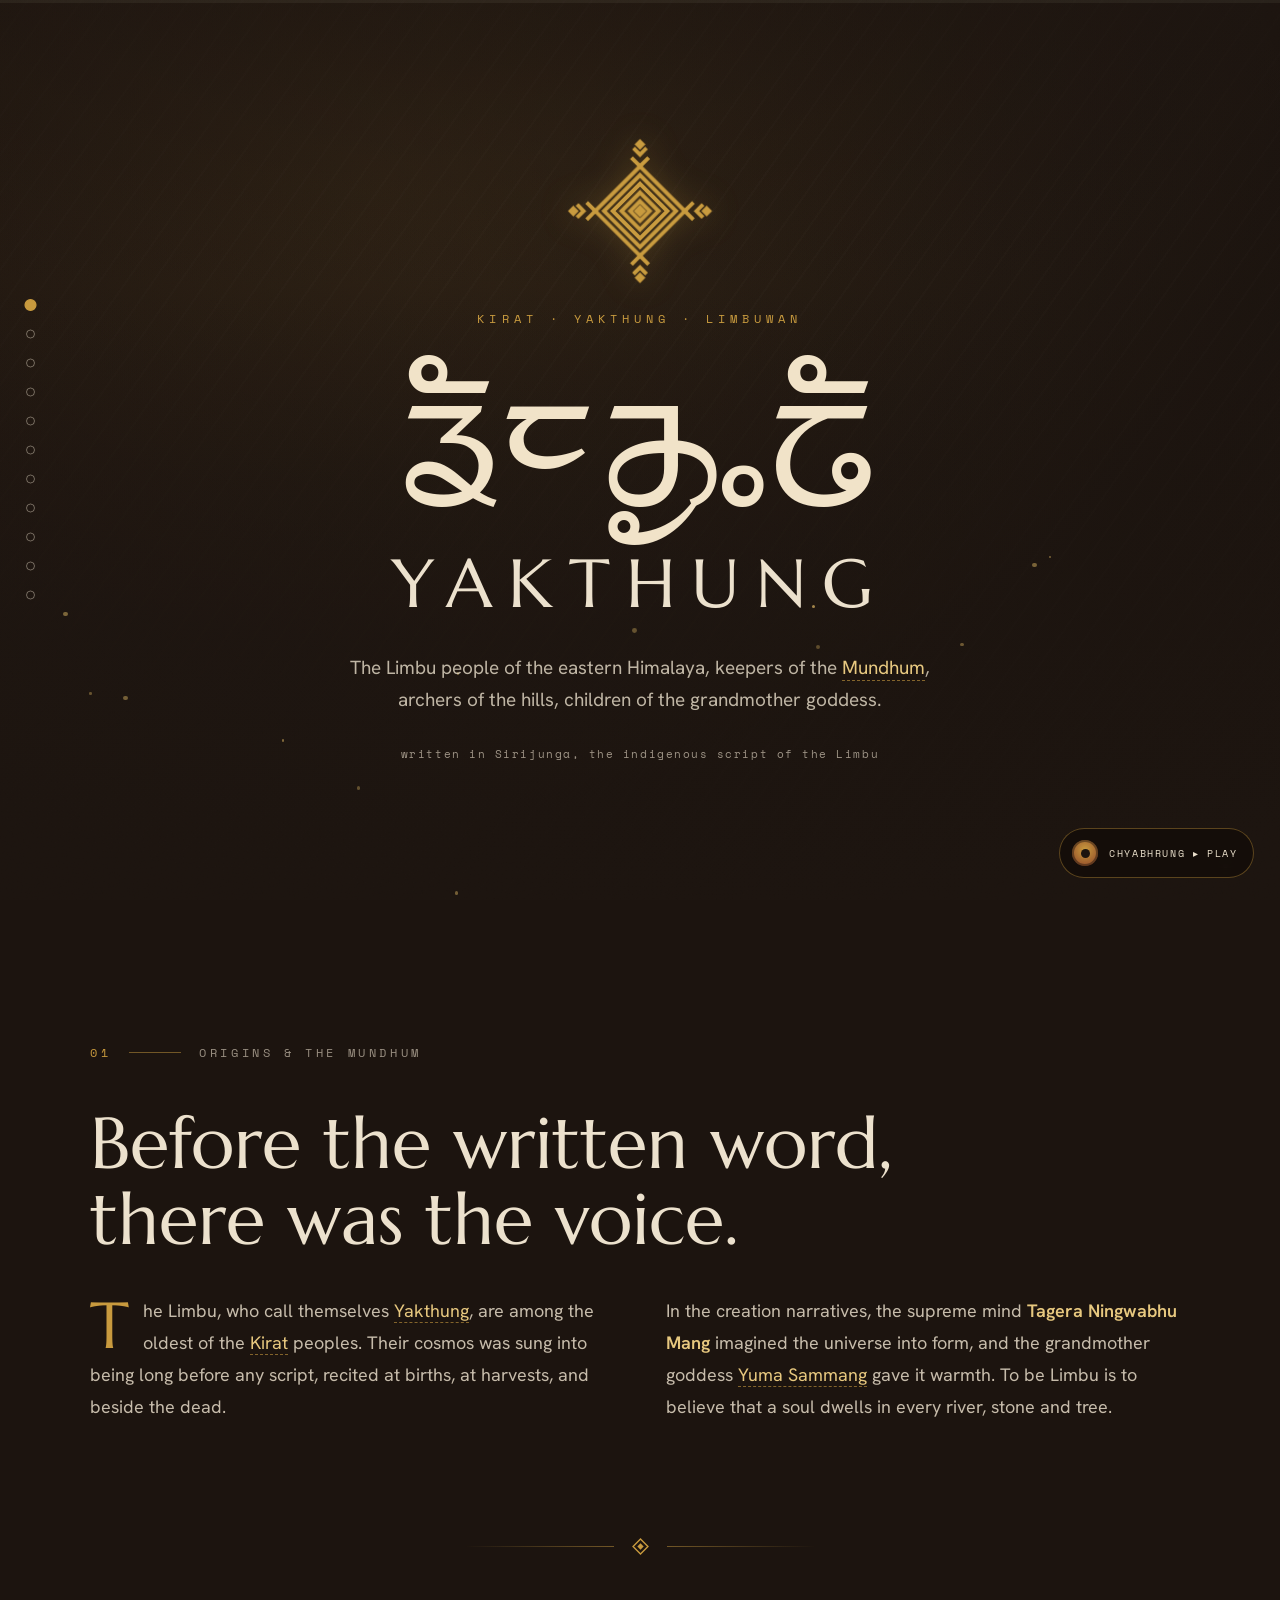
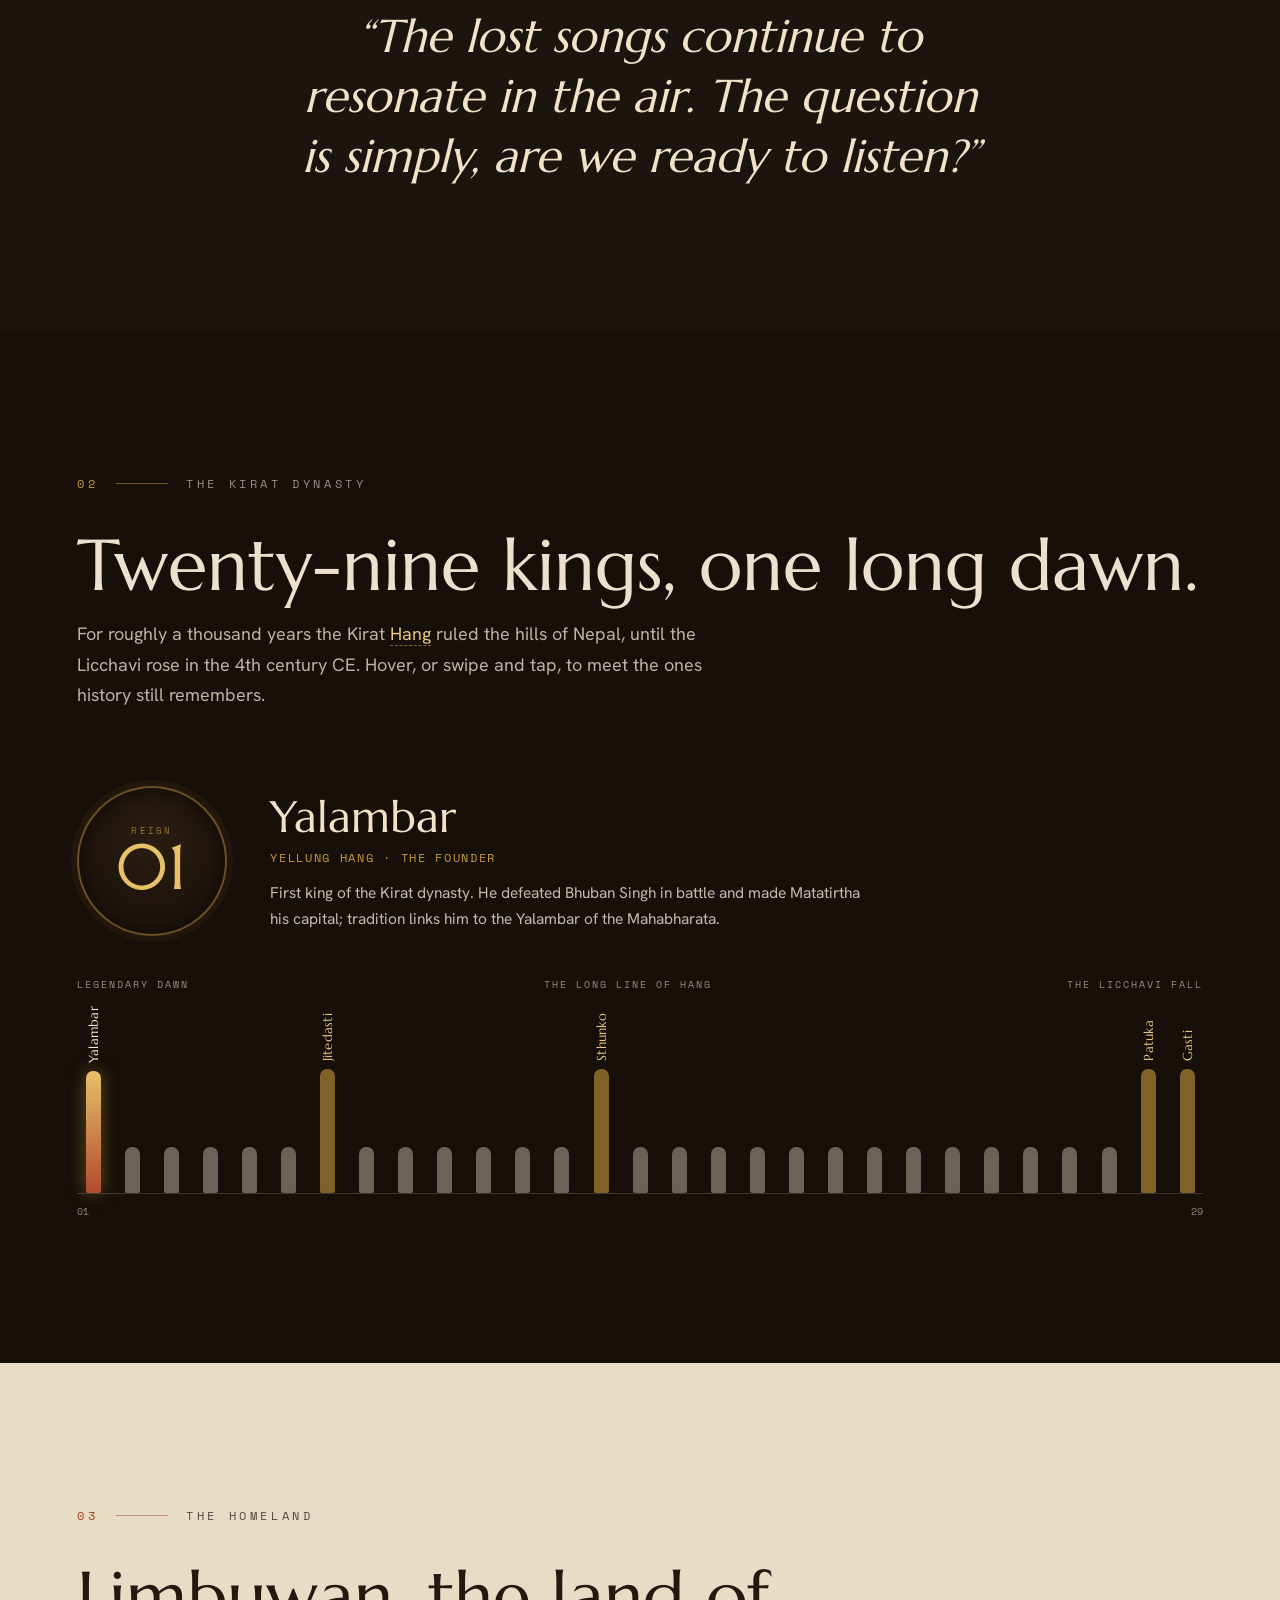
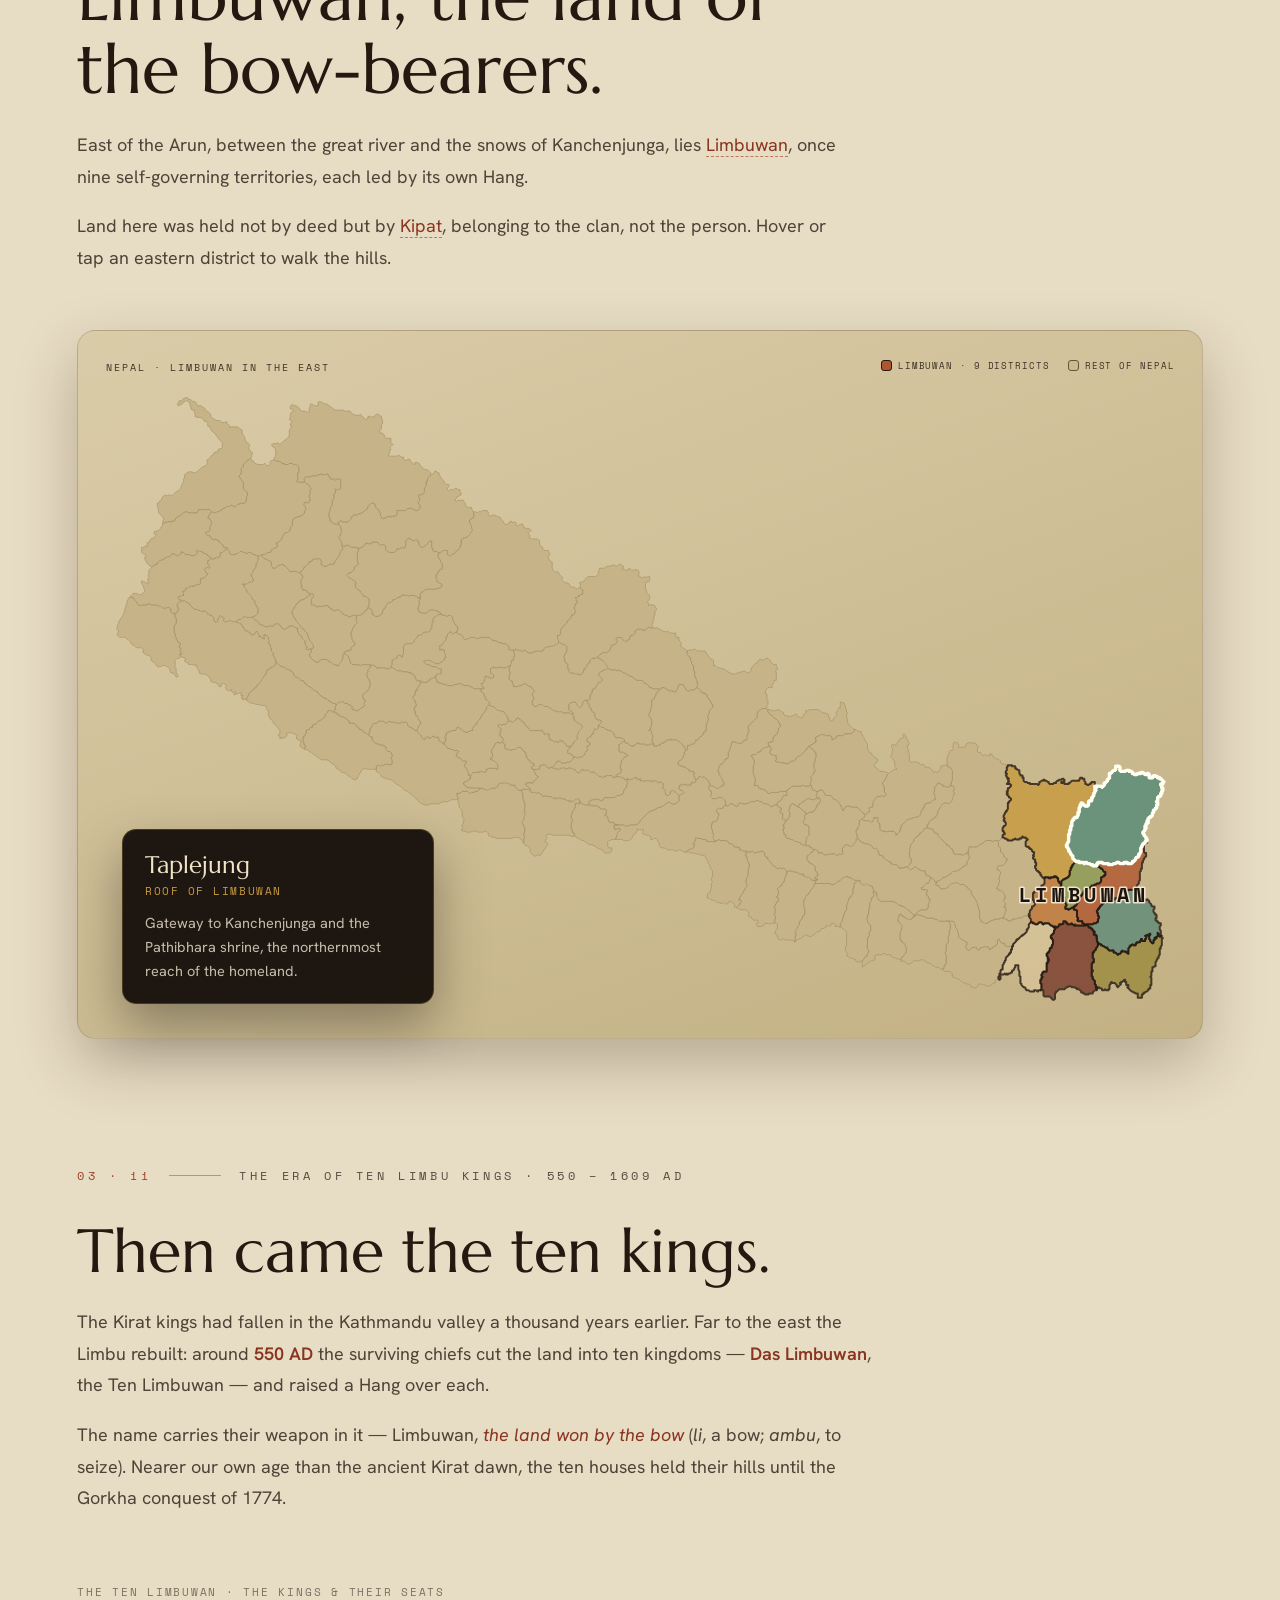
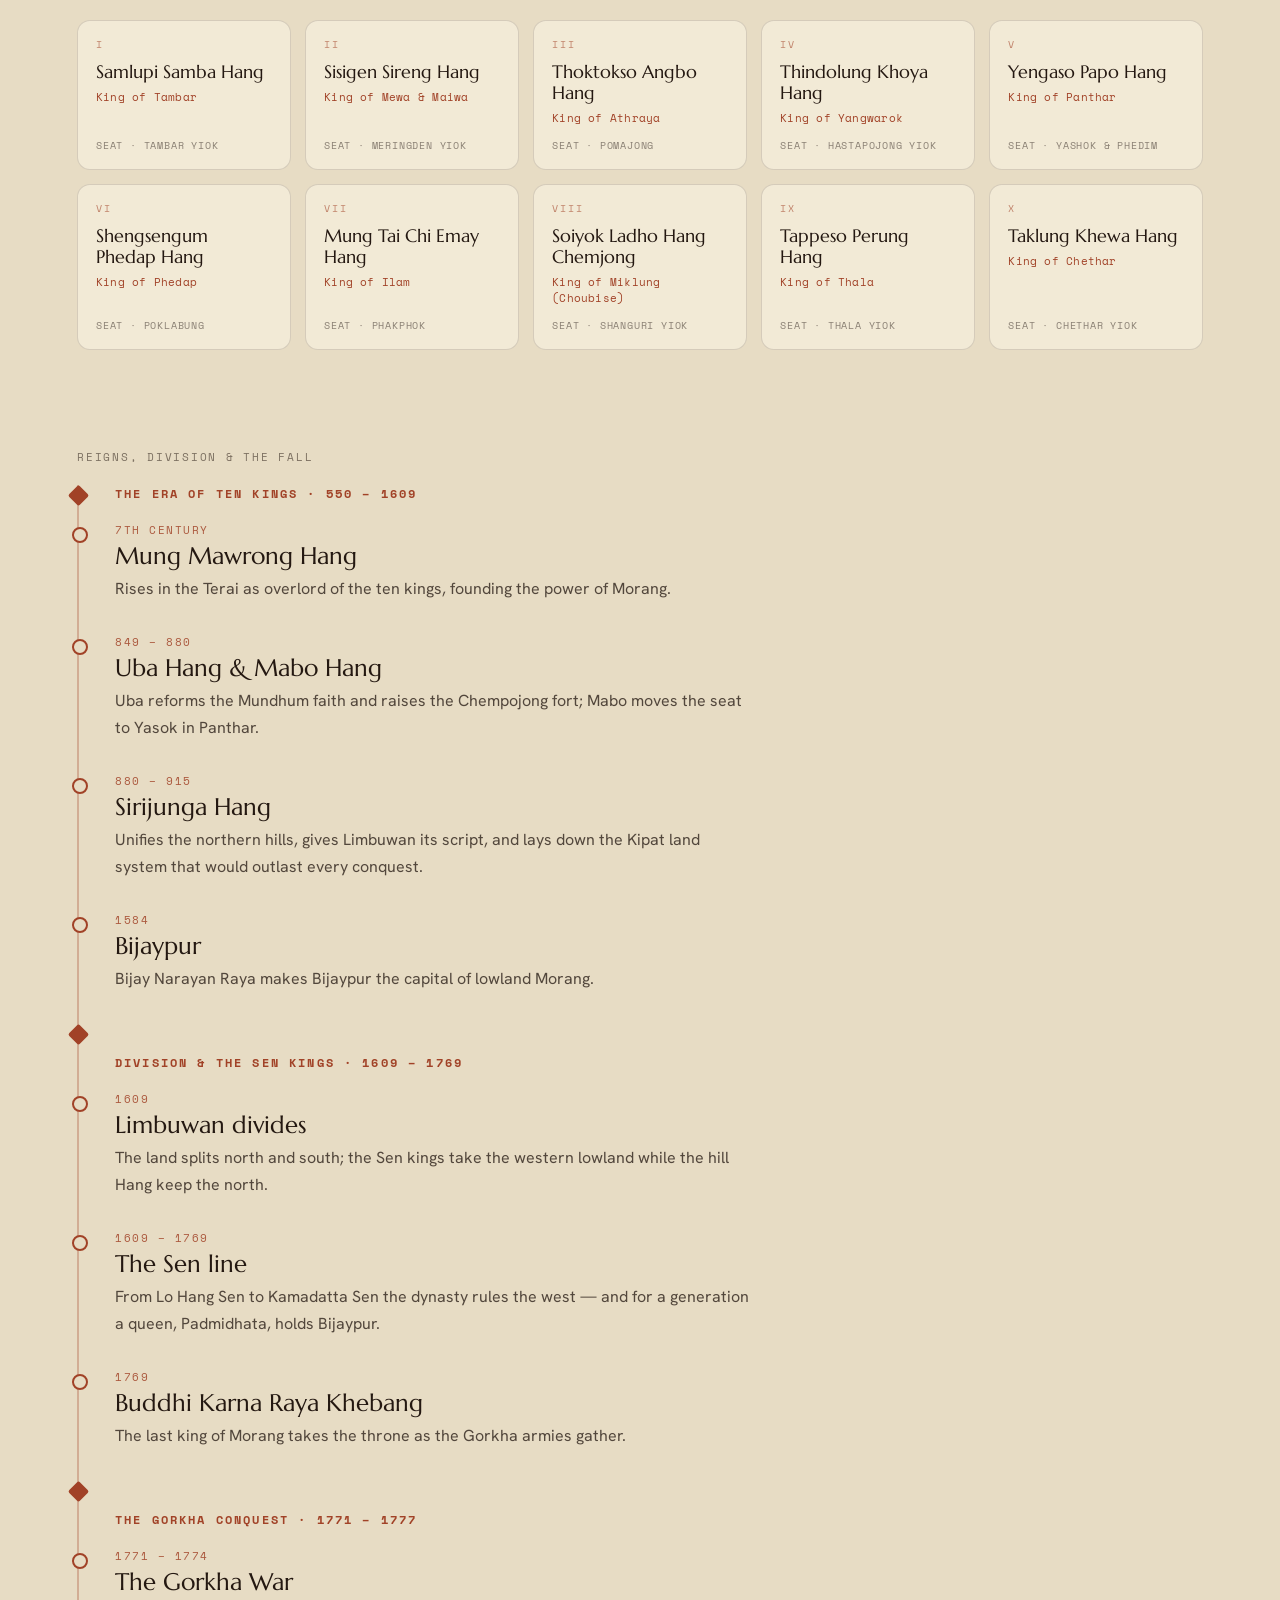
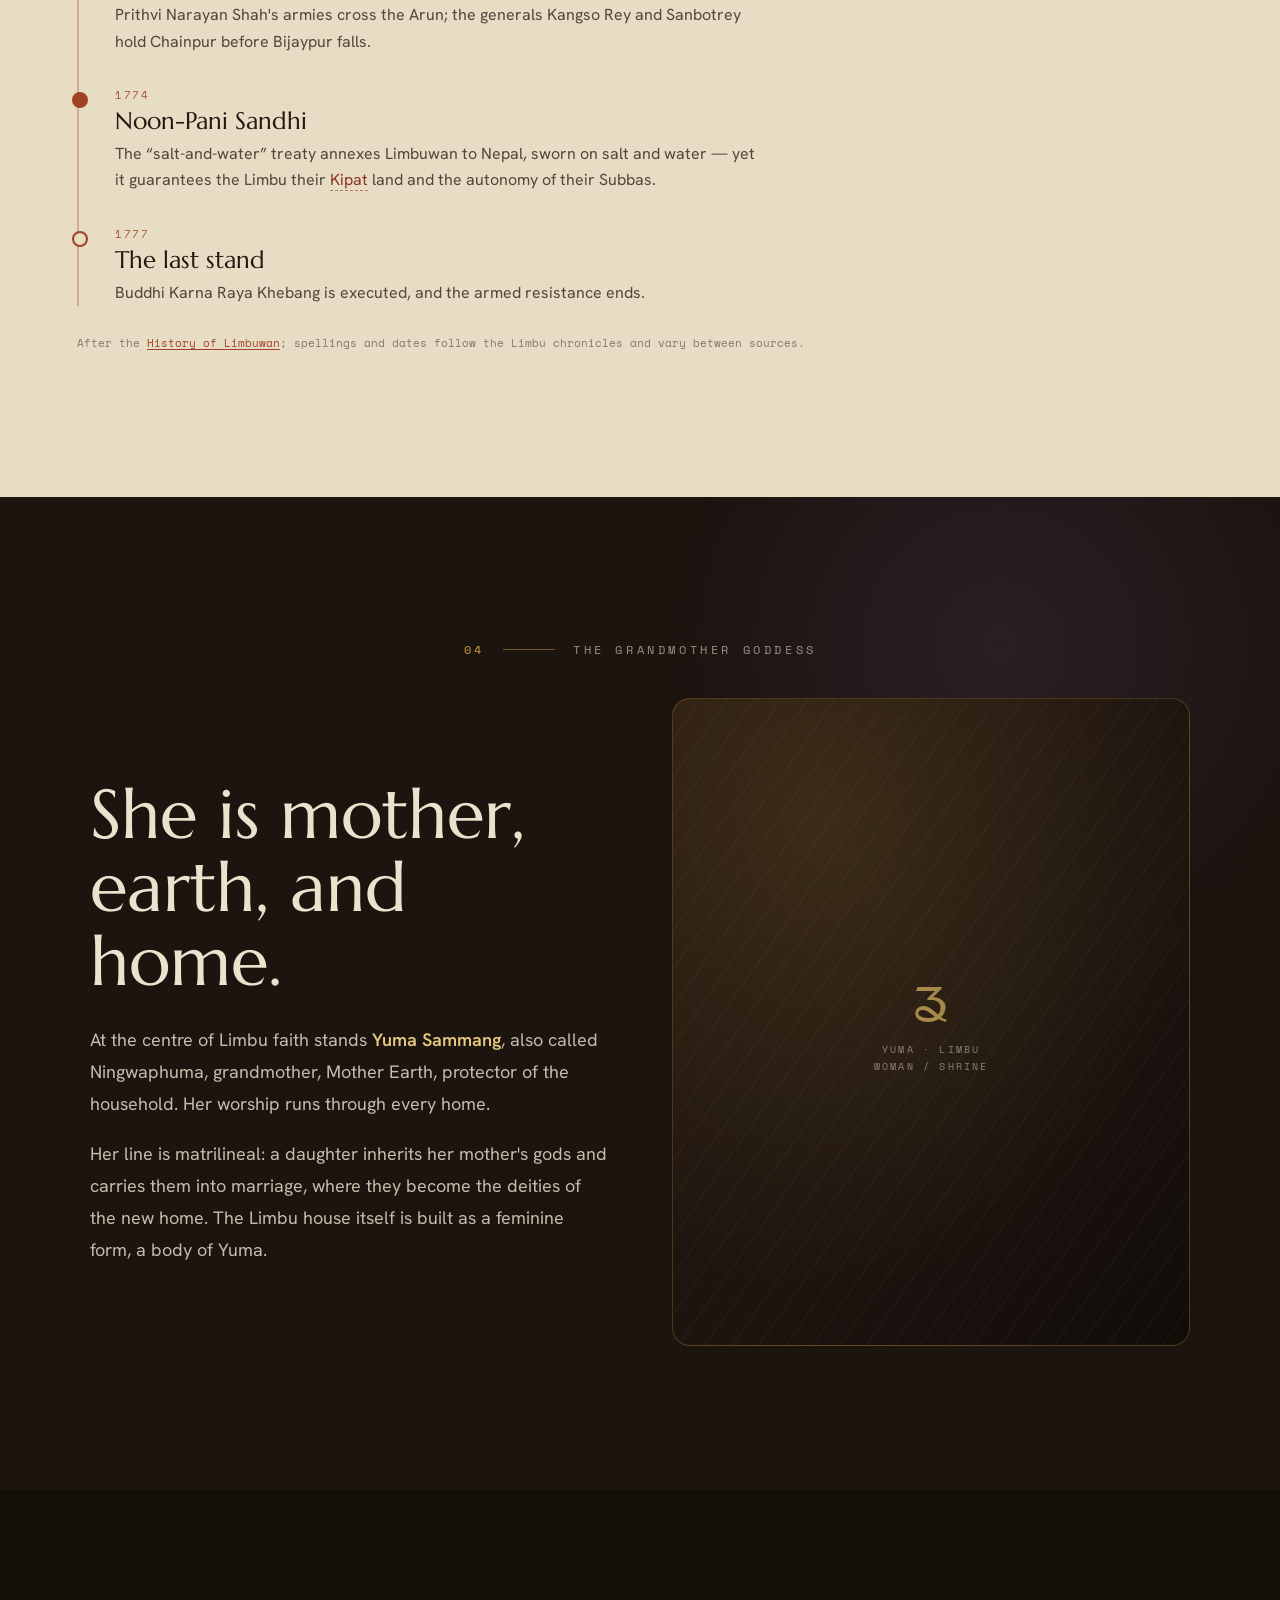
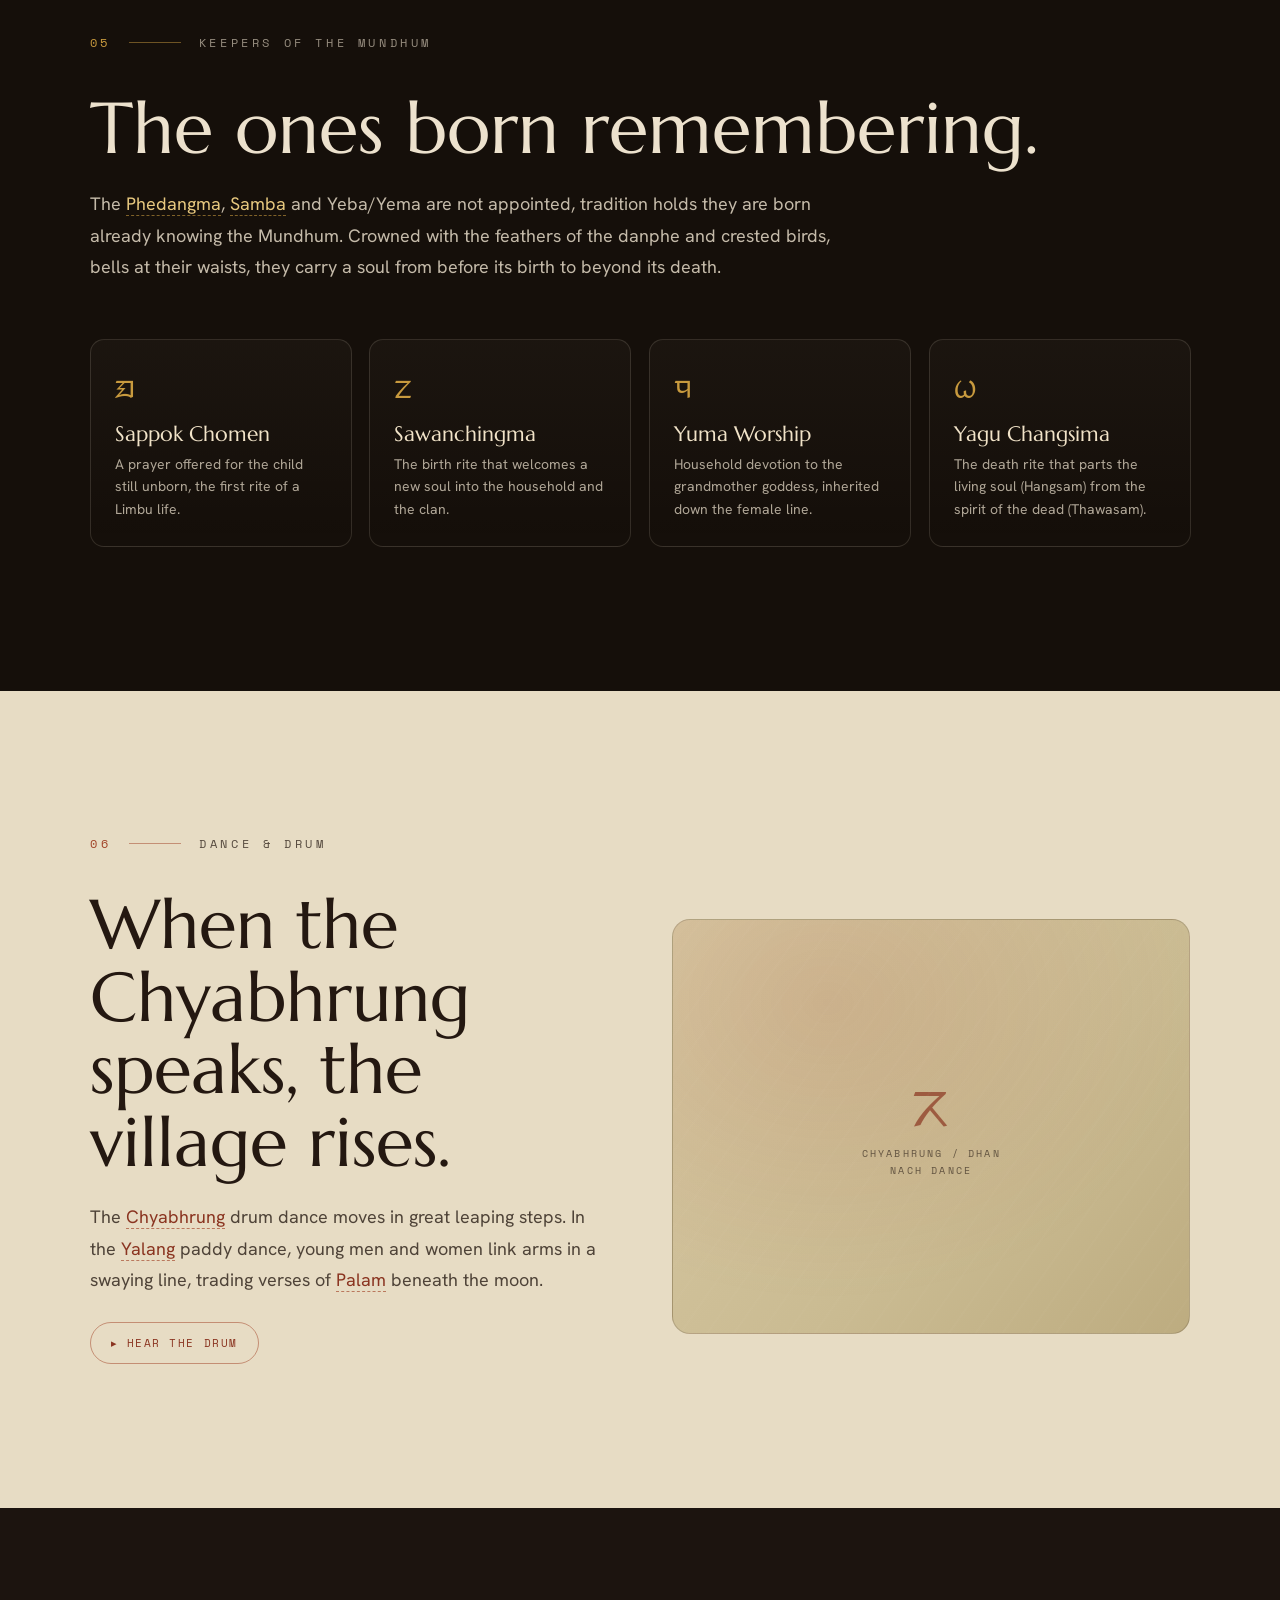
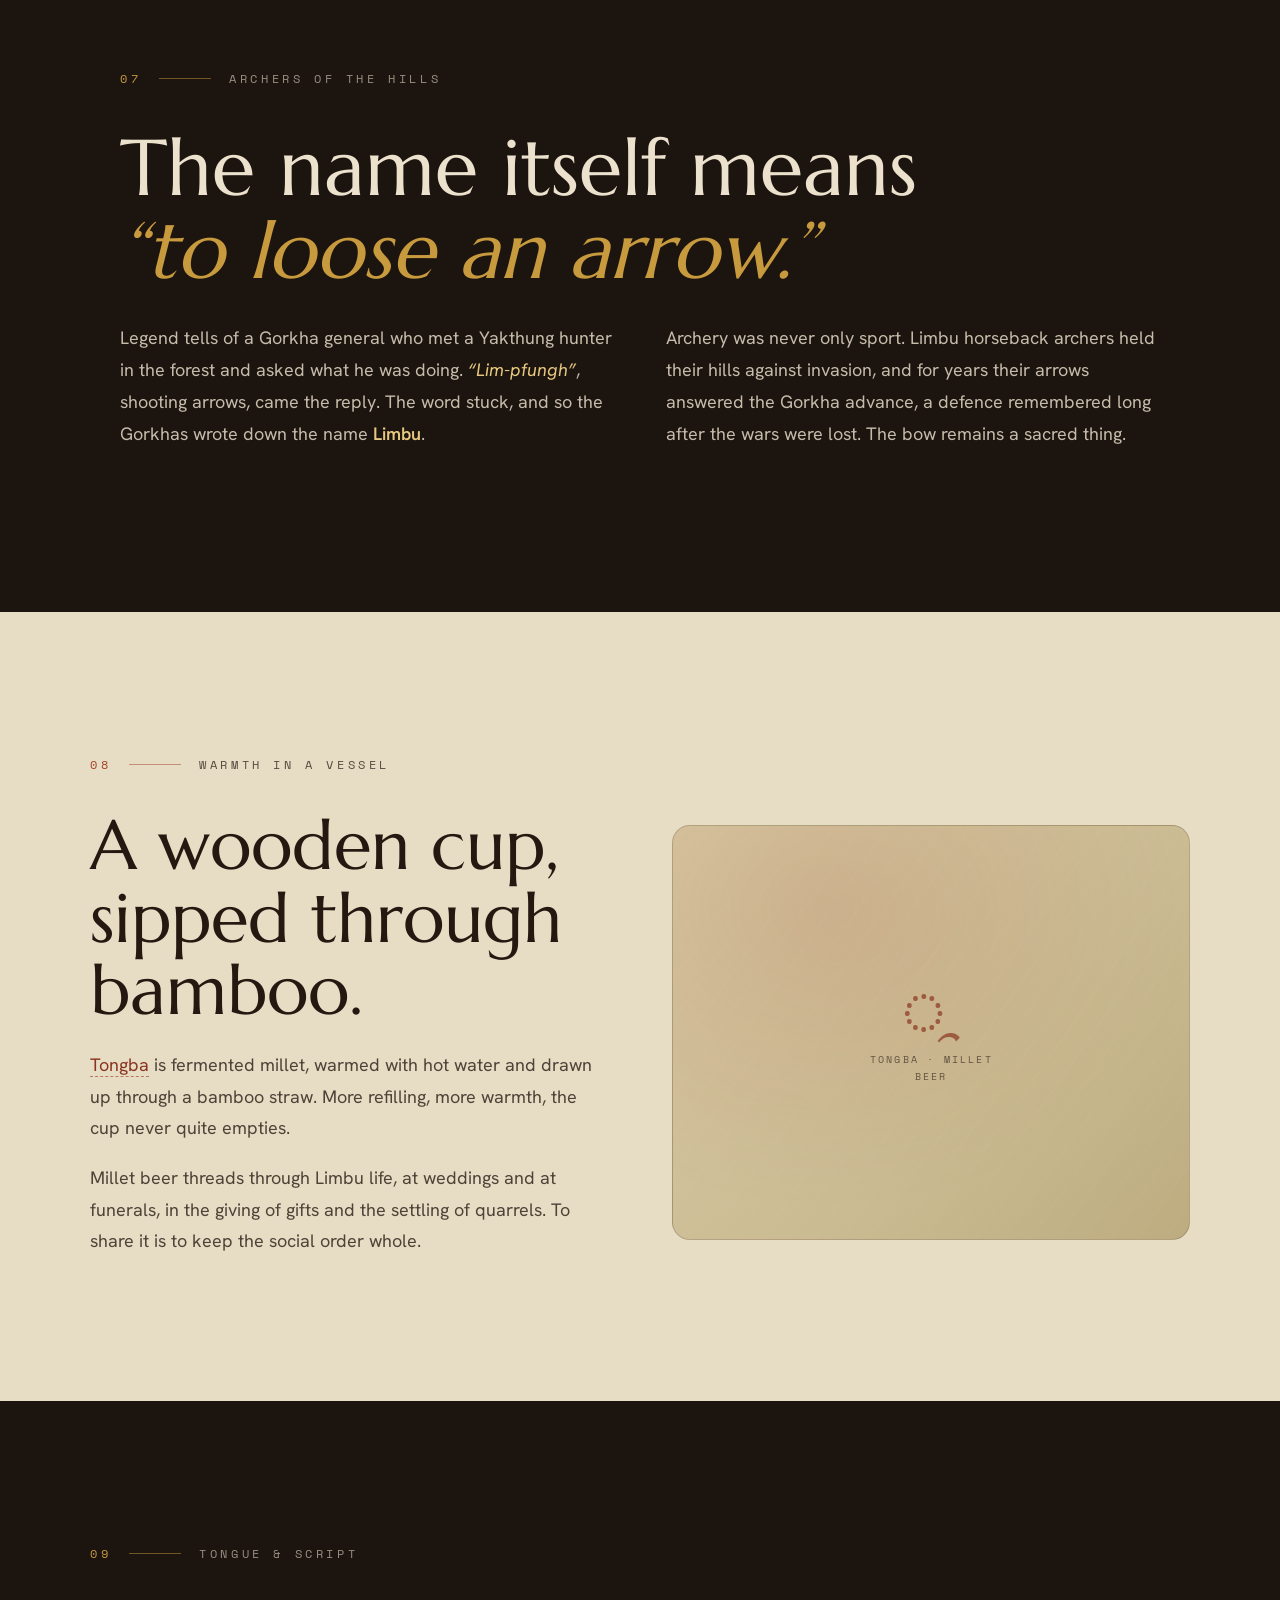
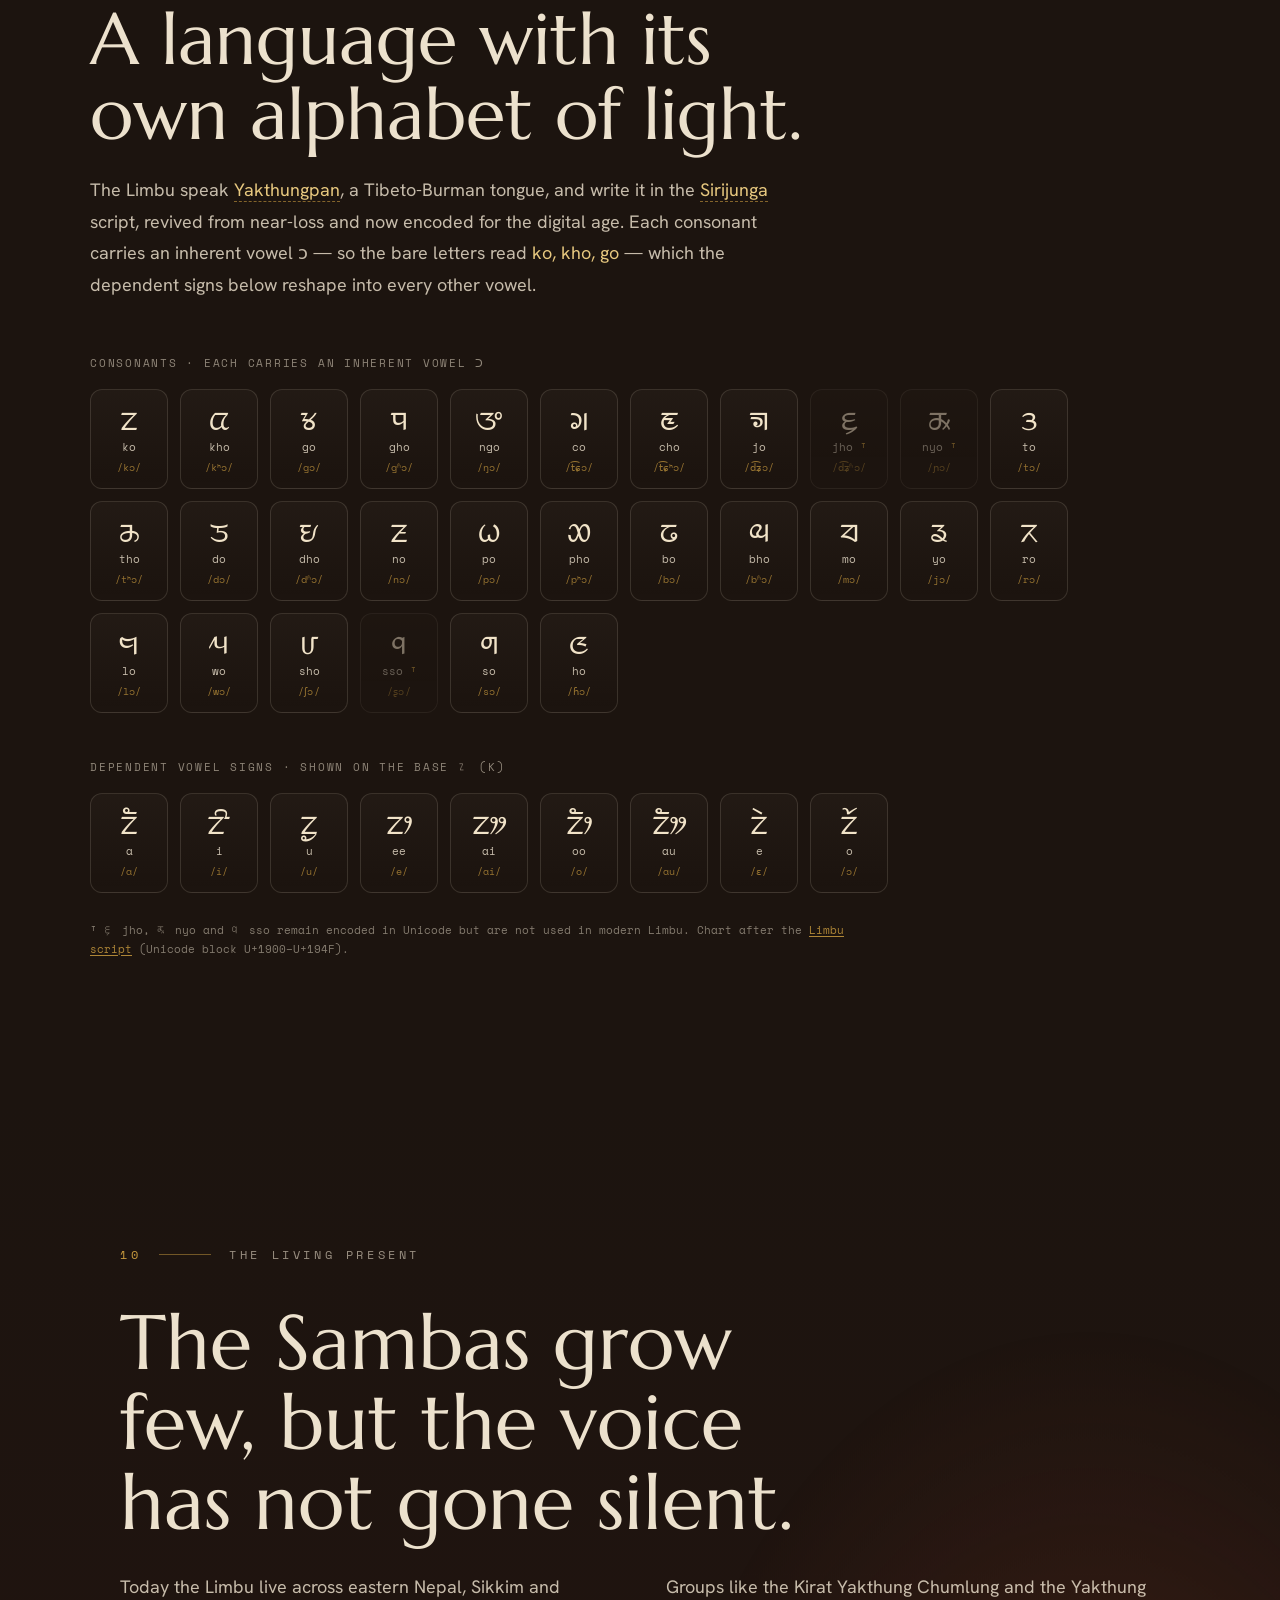
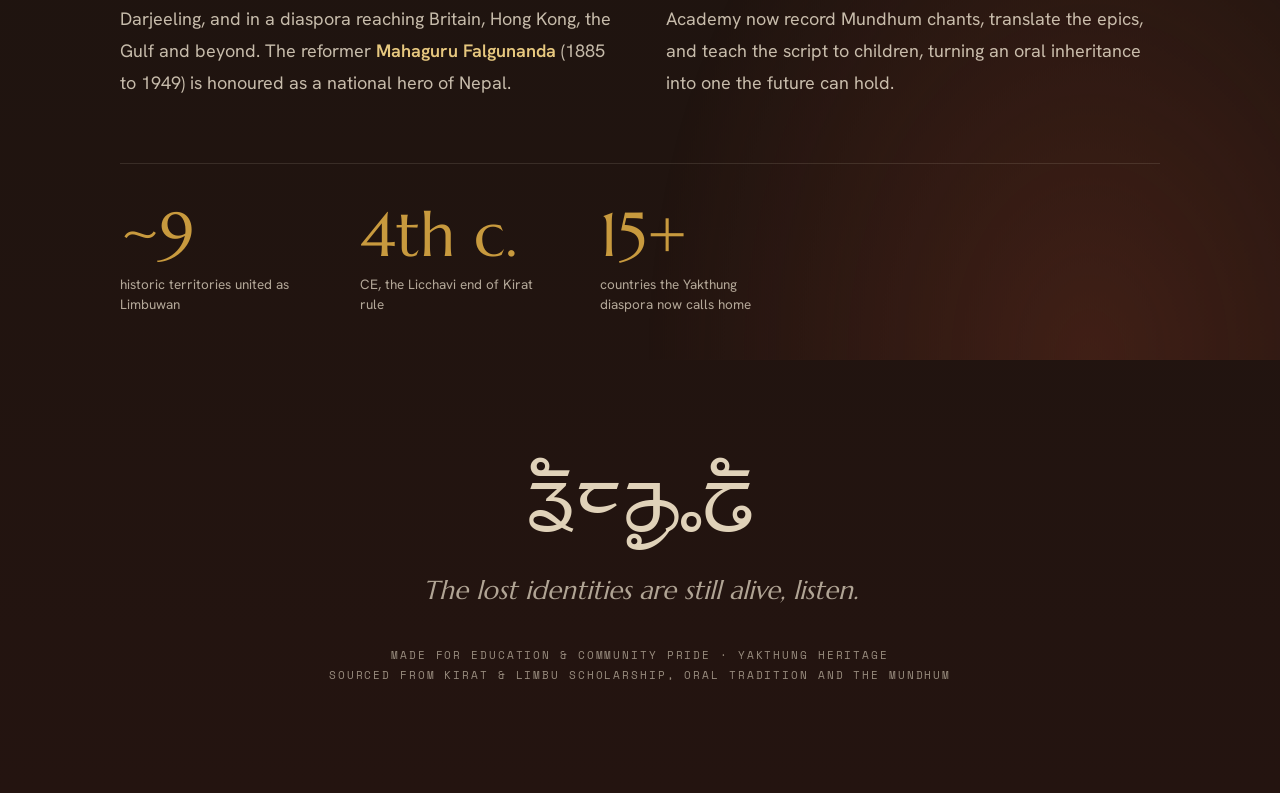
==== commit 15f7fb1c: "Limbuwan: refine to the era of ten kings; restructure design Rework the Limbuwan addition with the f" ====
--- a/index.html
+++ b/index.html
@@ -250,48 +250,53 @@
         </div>
       </div>
 
-      <!-- Limbuwan kings — the recent past, still within The Homeland -->
+      <!-- Limbuwan kings — the era of ten kings, still within The Homeland -->
       <div style="margin-top:clamp(80px,11vw,128px)">
         <div data-reveal style="opacity:0;transform:translateY(28px);transition:all 1s cubic-bezier(.16,.85,.3,1);display:flex;align-items:center;gap:18px;margin-bottom:34px;flex-wrap:wrap">
           <span style="font-family:'Space Mono',monospace;font-size:12px;letter-spacing:.3em;color:#a14227">03 · ii</span>
           <span style="width:52px;height:1px;background:rgba(161,66,39,.5)"></span>
-          <span style="font-family:'Space Mono',monospace;font-size:12px;letter-spacing:.3em;text-transform:uppercase;color:rgba(36,24,17,.74)">The recent past · c. 6th century – 1774</span>
-        </div>
-        <div style="max-width:780px;margin:0 0 clamp(44px,6vw,68px)">
-          <h2 data-reveal data-reveal-delay="120" style="opacity:0;transform:translateY(30px);transition:all 1.05s cubic-bezier(.16,.85,.3,1);font-family:'Marcellus',serif;font-weight:400;font-size:clamp(30px,4.8vw,62px);line-height:1.07;margin:0 0 22px;text-wrap:balance">Then came the ten kingdoms.</h2>
-          <p data-reveal data-reveal-delay="200" style="opacity:0;transform:translateY(24px);transition:all 1s cubic-bezier(.16,.85,.3,1);font-size:clamp(15px,1.6vw,18px);line-height:1.76;color:rgba(36,24,17,.78);text-wrap:pretty;margin:0 0 18px">The Kirat kings had fallen in the Kathmandu valley a thousand years earlier. Far to the east the Limbu rebuilt: by the sixth century Limbuwan was <strong style="color:#8a3420;font-weight:600">Das Limbuwan</strong>, a federation of ten kingdoms, each ruled by its own Hang.</p>
-          <p data-reveal data-reveal-delay="280" style="opacity:0;transform:translateY(24px);transition:all 1s cubic-bezier(.16,.85,.3,1);font-size:clamp(15px,1.6vw,18px);line-height:1.76;color:rgba(36,24,17,.78);text-wrap:pretty;margin:0">It held its hills for more than a millennium — far nearer our own age than the ancient Kirat dawn — until the Gorkha conquest of 1774.</p>
+          <span style="font-family:'Space Mono',monospace;font-size:12px;letter-spacing:.3em;text-transform:uppercase;color:rgba(36,24,17,.74)">The era of ten Limbu kings · 550 – 1609 AD</span>
+        </div>
+        <div style="max-width:800px;margin:0 0 clamp(46px,6vw,70px)">
+          <h2 data-reveal data-reveal-delay="120" style="opacity:0;transform:translateY(30px);transition:all 1.05s cubic-bezier(.16,.85,.3,1);font-family:'Marcellus',serif;font-weight:400;font-size:clamp(30px,4.8vw,62px);line-height:1.07;margin:0 0 22px;text-wrap:balance">Then came the ten kings.</h2>
+          <p data-reveal data-reveal-delay="200" style="opacity:0;transform:translateY(24px);transition:all 1s cubic-bezier(.16,.85,.3,1);font-size:clamp(15px,1.6vw,18px);line-height:1.76;color:rgba(36,24,17,.78);text-wrap:pretty;margin:0 0 18px">The Kirat kings had fallen in the Kathmandu valley a thousand years earlier. Far to the east the Limbu rebuilt: around <strong style="color:#8a3420;font-weight:600">550 AD</strong> the surviving chiefs cut the land into ten kingdoms — <strong style="color:#8a3420;font-weight:600">Das Limbuwan</strong>, the Ten Limbuwan — and raised a Hang over each.</p>
+          <p data-reveal data-reveal-delay="280" style="opacity:0;transform:translateY(24px);transition:all 1s cubic-bezier(.16,.85,.3,1);font-size:clamp(15px,1.6vw,18px);line-height:1.76;color:rgba(36,24,17,.78);text-wrap:pretty;margin:0">The name carries their weapon in it — Limbuwan, <em style="color:#8a3420;font-style:italic">the land won by the bow</em> (<span style="font-style:italic">li</span>, a bow; <span style="font-style:italic">ambu</span>, to seize). Nearer our own age than the ancient Kirat dawn, the ten houses held their hills until the Gorkha conquest of 1774.</p>
         </div>
 
         <div data-reveal data-reveal-delay="140" style="opacity:0;transform:translateY(26px);transition:all 1.05s cubic-bezier(.16,.85,.3,1)">
-          <div class="lim-sublabel">The Ten Limbuwan · territory &amp; founding Hang</div>
+          <div class="lim-sublabel">The Ten Limbuwan · the kings &amp; their seats</div>
           <div class="lim-grid">
-            <div class="lim-card"><div class="terr">Tambar</div><div class="king">Samlupi Samba Hang</div><div class="cap">Tambar Yiok</div></div>
-            <div class="lim-card"><div class="terr">Mewa &amp; Maiwa</div><div class="king">Sisiyen Shering Hang</div><div class="cap">Meringden Yiok</div></div>
-            <div class="lim-card"><div class="terr">Athraya</div><div class="king">Thoktokso Angbo Hang</div><div class="cap">Pomajong</div></div>
-            <div class="lim-card"><div class="terr">Yangwarok</div><div class="king">Thindolung Khokya Hang</div><div class="cap">Hastapojong Yiok</div></div>
-            <div class="lim-card"><div class="terr">Panthar</div><div class="king">Yengaso Papo Hang</div><div class="cap">Yashok &amp; Pheden</div></div>
-            <div class="lim-card"><div class="terr">Phedap</div><div class="king">Shengsengum Phedap Hang</div><div class="cap">Poklabung</div></div>
-            <div class="lim-card"><div class="terr">Ilam</div><div class="king">Mung Tai Chi Emay Hang</div><div class="cap">Phakphok</div></div>
-            <div class="lim-card"><div class="terr">Bodhey · Choubise</div><div class="king">Soiyak Ladhohang Chemjong</div><div class="cap">Shanguri Yiok</div></div>
-            <div class="lim-card"><div class="terr">Thala</div><div class="king">Tappeso Perung Hang</div><div class="cap">Thala Yiok</div></div>
-            <div class="lim-card"><div class="terr">Chethar</div><div class="king">Taklung Khewa Hang</div><div class="cap">Chamling Chimling Yiok</div></div>
+            <div class="lim-card"><div class="idx">i</div><div class="king-name">Samlupi Samba Hang</div><div class="realm">King of Tambar</div><div class="cap">Seat · Tambar Yiok</div></div>
+            <div class="lim-card"><div class="idx">ii</div><div class="king-name">Sisigen Sireng Hang</div><div class="realm">King of Mewa &amp; Maiwa</div><div class="cap">Seat · Meringden Yiok</div></div>
+            <div class="lim-card"><div class="idx">iii</div><div class="king-name">Thoktokso Angbo Hang</div><div class="realm">King of Athraya</div><div class="cap">Seat · Pomajong</div></div>
+            <div class="lim-card"><div class="idx">iv</div><div class="king-name">Thindolung Khoya Hang</div><div class="realm">King of Yangwarok</div><div class="cap">Seat · Hastapojong Yiok</div></div>
+            <div class="lim-card"><div class="idx">v</div><div class="king-name">Yengaso Papo Hang</div><div class="realm">King of Panthar</div><div class="cap">Seat · Yashok &amp; Phedim</div></div>
+            <div class="lim-card"><div class="idx">vi</div><div class="king-name">Shengsengum Phedap Hang</div><div class="realm">King of Phedap</div><div class="cap">Seat · Poklabung</div></div>
+            <div class="lim-card"><div class="idx">vii</div><div class="king-name">Mung Tai Chi Emay Hang</div><div class="realm">King of Ilam</div><div class="cap">Seat · Phakphok</div></div>
+            <div class="lim-card"><div class="idx">viii</div><div class="king-name">Soiyok Ladho Hang Chemjong</div><div class="realm">King of Miklung (Choubise)</div><div class="cap">Seat · Shanguri Yiok</div></div>
+            <div class="lim-card"><div class="idx">ix</div><div class="king-name">Tappeso Perung Hang</div><div class="realm">King of Thala</div><div class="cap">Seat · Thala Yiok</div></div>
+            <div class="lim-card"><div class="idx">x</div><div class="king-name">Taklung Khewa Hang</div><div class="realm">King of Chethar</div><div class="cap">Seat · Chethar Yiok</div></div>
           </div>
         </div>
 
-        <div data-reveal data-reveal-delay="160" style="opacity:0;transform:translateY(26px);transition:all 1.05s cubic-bezier(.16,.85,.3,1);margin-top:clamp(58px,8vw,98px)">
-          <div class="lim-sublabel">Reigns &amp; the fall</div>
+        <div data-reveal data-reveal-delay="160" style="opacity:0;transform:translateY(26px);transition:all 1.05s cubic-bezier(.16,.85,.3,1);margin-top:clamp(60px,8vw,100px)">
+          <div class="lim-sublabel">Reigns, division &amp; the fall</div>
           <ul class="lim-time">
-            <li><div class="yr">c. 6th century</div><div class="ev">The Ten Limbuwan</div><div class="nt">Ten Limbu kingdoms federate across the eastern hills — Das Limbuwan — each held by its own Hang.</div></li>
-            <li><div class="yr">The Terai</div><div class="ev">Mawrong Hang</div><div class="nt">Subdues the ten kingdoms and consolidates the lowland into the Kingdom of Morang; he dies without a male heir.</div></li>
-            <li><div class="yr">849 – 880</div><div class="ev">Uba Hang &amp; Mabo Hang</div><div class="nt">Supreme rulers of the federation, remembered for a sweep of religious and social reform.</div></li>
-            <li><div class="yr">15th century</div><div class="ev">Sirijonga Hang</div><div class="nt">Reunifies a fractured Limbuwan, subdues the breakaway chiefs and raises great forts at Chainpur and Phedap.</div></li>
-            <li><div class="yr">1584</div><div class="ev">Bijaypur founded</div><div class="nt">Bijay Narayan Raya builds the town of Bijaypur and makes it the capital of the Morang kingdom.</div></li>
-            <li><div class="yr">1769</div><div class="ev">Buddhi Karna Raya Khebang</div><div class="nt">Succeeds the last Sen king to rule Limbuwan, on the eve of the Gorkha advance.</div></li>
-            <li><div class="yr">1771 – 1774</div><div class="ev">The Gorkha War</div><div class="nt">Prithvi Narayan Shah strikes Limbuwan on two fronts — at Chainpur and at Bijaypur — and the chiefs hold the hills for three years.</div></li>
-            <li class="is-fall"><div class="yr">1774</div><div class="ev">The treaty</div><div class="nt">The Kingdom of Gorkha and Ten Limbu Kingdoms treaty annexes Limbuwan to Nepal — yet it guarantees the Limbu their <span data-term="Kipat" data-def="A communal land-tenure system unique to the Kirat. Land belonged to the clan and the community, not the individual, a cornerstone of Limbu self-rule." role="button" tabindex="0" style="border-bottom:1px dashed rgba(161,66,39,.65);cursor:help;color:#8a3420">Kipat</span> land and their self-rule.</div></li>
+            <li class="lim-era"><div class="era">The era of ten kings · 550 – 1609</div></li>
+            <li><div class="yr">7th century</div><div class="ev">Mung Mawrong Hang</div><div class="nt">Rises in the Terai as overlord of the ten kings, founding the power of Morang.</div></li>
+            <li><div class="yr">849 – 880</div><div class="ev">Uba Hang &amp; Mabo Hang</div><div class="nt">Uba reforms the Mundhum faith and raises the Chempojong fort; Mabo moves the seat to Yasok in Panthar.</div></li>
+            <li><div class="yr">880 – 915</div><div class="ev">Sirijunga Hang</div><div class="nt">Unifies the northern hills, gives Limbuwan its script, and lays down the Kipat land system that would outlast every conquest.</div></li>
+            <li><div class="yr">1584</div><div class="ev">Bijaypur</div><div class="nt">Bijay Narayan Raya makes Bijaypur the capital of lowland Morang.</div></li>
+            <li class="lim-era"><div class="era">Division &amp; the Sen kings · 1609 – 1769</div></li>
+            <li><div class="yr">1609</div><div class="ev">Limbuwan divides</div><div class="nt">The land splits north and south; the Sen kings take the western lowland while the hill Hang keep the north.</div></li>
+            <li><div class="yr">1609 – 1769</div><div class="ev">The Sen line</div><div class="nt">From Lo Hang Sen to Kamadatta Sen the dynasty rules the west — and for a generation a queen, Padmidhata, holds Bijaypur.</div></li>
+            <li><div class="yr">1769</div><div class="ev">Buddhi Karna Raya Khebang</div><div class="nt">The last king of Morang takes the throne as the Gorkha armies gather.</div></li>
+            <li class="lim-era"><div class="era">The Gorkha conquest · 1771 – 1777</div></li>
+            <li><div class="yr">1771 – 1774</div><div class="ev">The Gorkha War</div><div class="nt">Prithvi Narayan Shah's armies cross the Arun; the generals Kangso Rey and Sanbotrey hold Chainpur before Bijaypur falls.</div></li>
+            <li class="is-fall"><div class="yr">1774</div><div class="ev">Noon-Pani Sandhi</div><div class="nt">The “salt-and-water” treaty annexes Limbuwan to Nepal, sworn on salt and water — yet it guarantees the Limbu their <span data-term="Kipat" data-def="A communal land-tenure system unique to the Kirat. Land belonged to the clan and the community, not the individual, a cornerstone of Limbu self-rule." role="button" tabindex="0" style="border-bottom:1px dashed rgba(161,66,39,.65);cursor:help;color:#8a3420">Kipat</span> land and the autonomy of their Subbas.</div></li>
+            <li><div class="yr">1777</div><div class="ev">The last stand</div><div class="nt">Buddhi Karna Raya Khebang is executed, and the armed resistance ends.</div></li>
           </ul>
-          <p class="glyph-note" style="color:rgba(36,24,17,.5)">Roll-call and dates after the <a href="https://en.wikipedia.org/wiki/Limbuwan" target="_blank" rel="noopener noreferrer" style="color:#a14227">Limbuwan</a> history; names follow the Limbu chronicles and may vary between sources.</p>
+          <p class="glyph-note" style="color:rgba(36,24,17,.5)">After the <a href="https://en.wikipedia.org/wiki/History_of_Limbuwan" target="_blank" rel="noopener noreferrer" style="color:#a14227">History of Limbuwan</a>; spellings and dates follow the Limbu chronicles and vary between sources.</p>
         </div>
       </div>
     </div>
--- a/assets/styles.css
+++ b/assets/styles.css
@@ -90,24 +90,27 @@
   .glyph-card .ipa { font-size: 9px; }
 }
 
-/* Limbuwan kings — the recent past, inside the cream Homeland section */
+/* Limbuwan kings — the era of ten kings, inside the cream Homeland section */
 .lim-sublabel {
   font-family: 'Space Mono', monospace;
   font-size: 11px;
   letter-spacing: .16em;
   text-transform: uppercase;
   color: rgba(36, 24, 17, .55);
-  margin: 0 0 18px;
+  margin: 0 0 20px;
 }
 .lim-grid {
   display: grid;
-  grid-template-columns: repeat(auto-fill, minmax(190px, 1fr));
+  grid-template-columns: repeat(auto-fill, minmax(200px, 1fr));
   gap: 14px;
 }
 .lim-card {
+  display: flex;
+  flex-direction: column;
+  min-height: 130px;
   padding: 16px 18px;
   border: 1px solid rgba(36, 24, 17, .14);
-  border-radius: 12px;
+  border-radius: 13px;
   background: rgba(255, 250, 238, .45);
   transition: transform .3s cubic-bezier(.16, .85, .3, 1), border-color .3s, box-shadow .3s;
 }
@@ -116,12 +119,13 @@
   border-color: rgba(161, 66, 39, .5);
   box-shadow: 0 14px 30px rgba(60, 40, 22, .16);
 }
-.lim-card .terr { font-family: 'Marcellus', serif; font-size: 20px; color: #241811; margin-bottom: 4px; }
-.lim-card .king { font-family: 'Space Mono', monospace; font-size: 11px; letter-spacing: .03em; color: #a14227; line-height: 1.5; }
-.lim-card .cap { font-family: 'Space Mono', monospace; font-size: 10px; letter-spacing: .08em; text-transform: uppercase; color: rgba(36, 24, 17, .5); margin-top: 9px; }
-
-.lim-time { border-left: 2px solid rgba(161, 66, 39, .35); margin: 0; padding: 0; list-style: none; }
-.lim-time li { position: relative; padding: 0 0 clamp(22px, 3vw, 32px) clamp(22px, 3vw, 34px); }
+.lim-card .idx { font-family: 'Space Mono', monospace; font-size: 10px; letter-spacing: .2em; text-transform: uppercase; color: rgba(161, 66, 39, .6); margin-bottom: 10px; }
+.lim-card .king-name { font-family: 'Marcellus', serif; font-size: 18px; line-height: 1.16; color: #241811; margin-bottom: 6px; }
+.lim-card .realm { font-family: 'Space Mono', monospace; font-size: 11px; letter-spacing: .02em; color: #a14227; }
+.lim-card .cap { font-family: 'Space Mono', monospace; font-size: 10px; letter-spacing: .08em; text-transform: uppercase; color: rgba(36, 24, 17, .5); margin-top: auto; padding-top: 12px; }
+
+.lim-time { border-left: 2px solid rgba(161, 66, 39, .3); margin: 0; padding: 0; list-style: none; }
+.lim-time li { position: relative; padding: 0 0 clamp(22px, 3vw, 32px) clamp(24px, 3vw, 36px); }
 .lim-time li:last-child { padding-bottom: 0; }
 .lim-time li::before {
   content: ''; position: absolute; left: -7px; top: 5px;
@@ -129,14 +133,21 @@
   background: #e7dcc4; border: 2px solid #a14227;
 }
 .lim-time li.is-fall::before { background: #a14227; }
-.lim-time .yr { font-family: 'Space Mono', monospace; font-size: 11px; letter-spacing: .14em; text-transform: uppercase; color: #a14227; }
+.lim-time li.lim-era { padding-top: clamp(18px, 2.6vw, 30px); padding-bottom: clamp(14px, 2vw, 20px); }
+.lim-time li.lim-era:first-child { padding-top: 0; }
+.lim-time li.lim-era::before {
+  left: -8px; top: 3px; width: 15px; height: 15px;
+  border-radius: 2px; border: none; background: #a14227; transform: rotate(45deg);
+}
+.lim-time .era { font-family: 'Space Mono', monospace; font-size: 12px; letter-spacing: .18em; text-transform: uppercase; font-weight: 700; color: #a14227; }
+.lim-time .yr { font-family: 'Space Mono', monospace; font-size: 11px; letter-spacing: .14em; text-transform: uppercase; color: rgba(161, 66, 39, .85); }
 .lim-time .ev { font-family: 'Marcellus', serif; font-size: clamp(18px, 2.1vw, 24px); color: #241811; margin: 3px 0 5px; }
 .lim-time .nt { font-size: clamp(14px, 1.5vw, 16px); line-height: 1.65; color: rgba(36, 24, 17, .76); max-width: 640px; text-wrap: pretty; }
 
 @media (max-width: 520px) {
   .lim-grid { grid-template-columns: repeat(auto-fill, minmax(150px, 1fr)); gap: 10px; }
-  .lim-card { padding: 13px 14px; }
-  .lim-card .terr { font-size: 18px; }
+  .lim-card { min-height: 116px; padding: 13px 14px; }
+  .lim-card .king-name { font-size: 16px; }
 }
 
 /* ---------- keyframes ---------- */
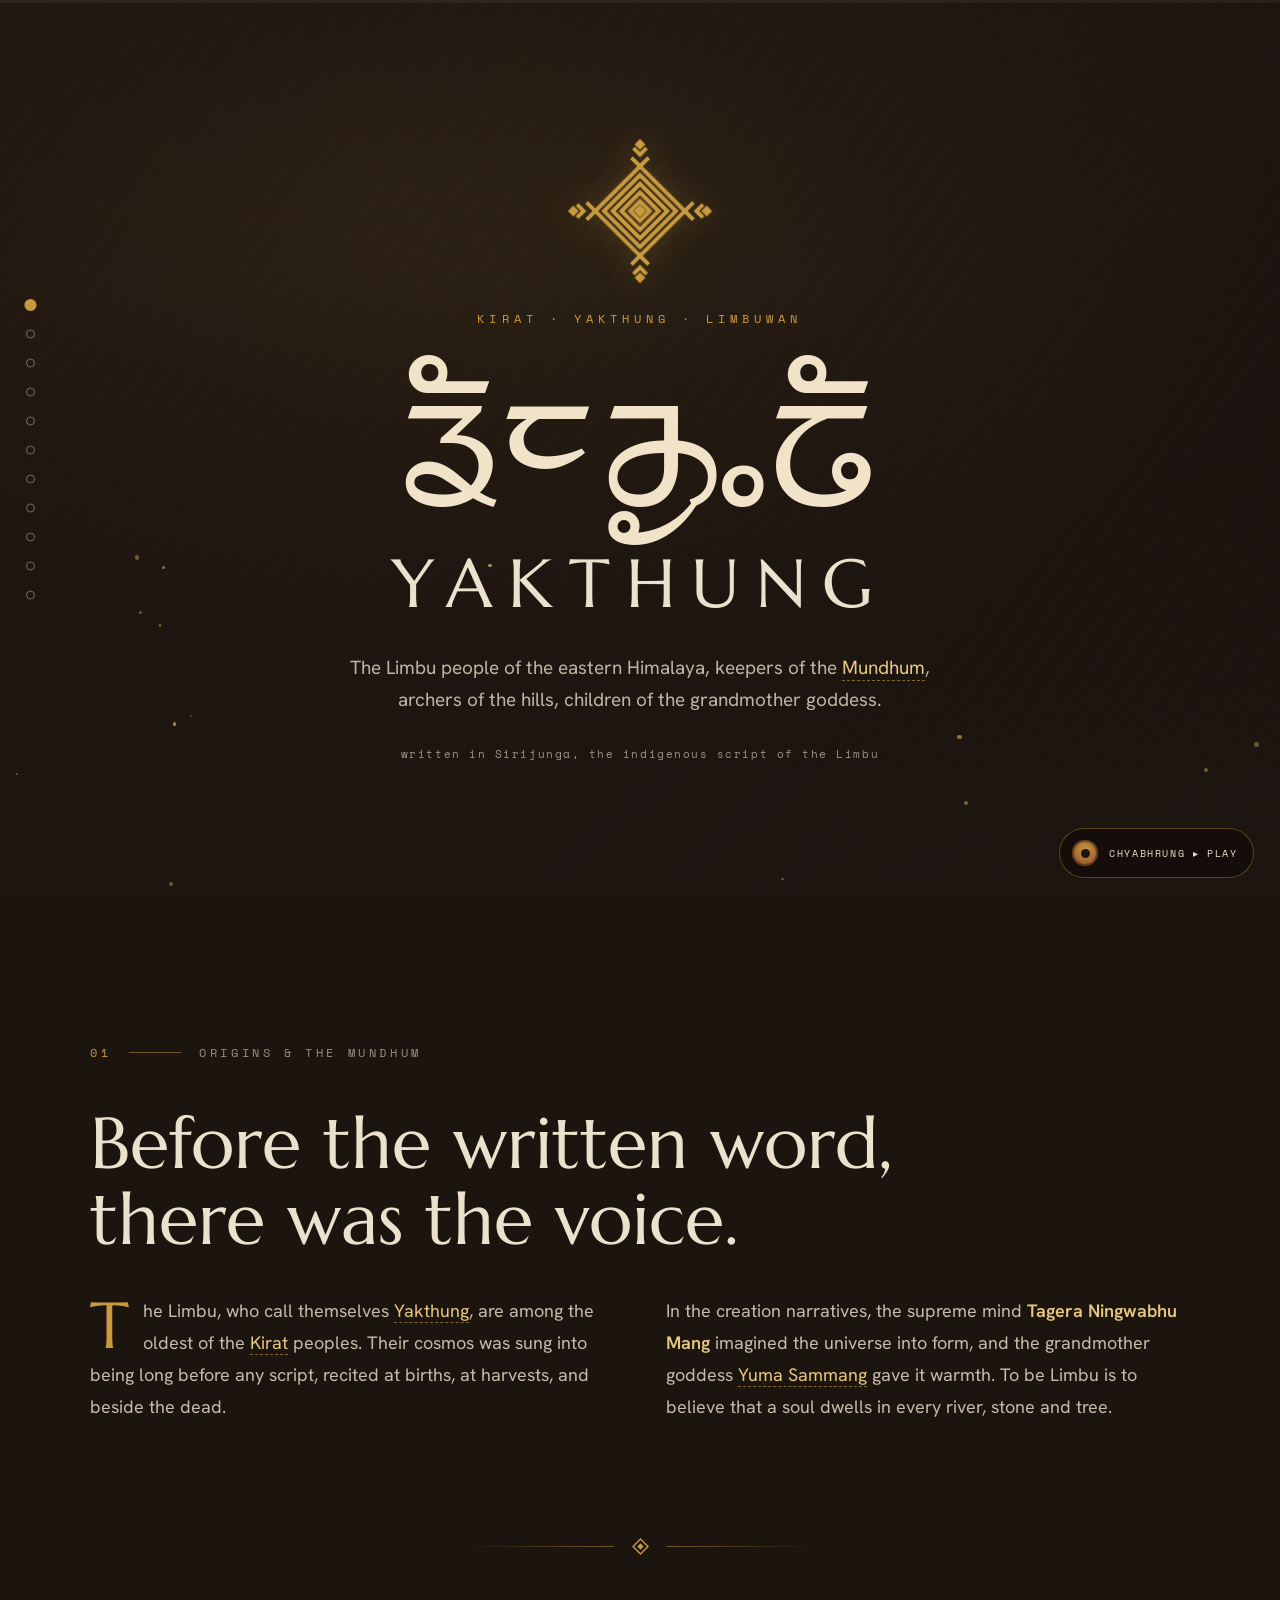
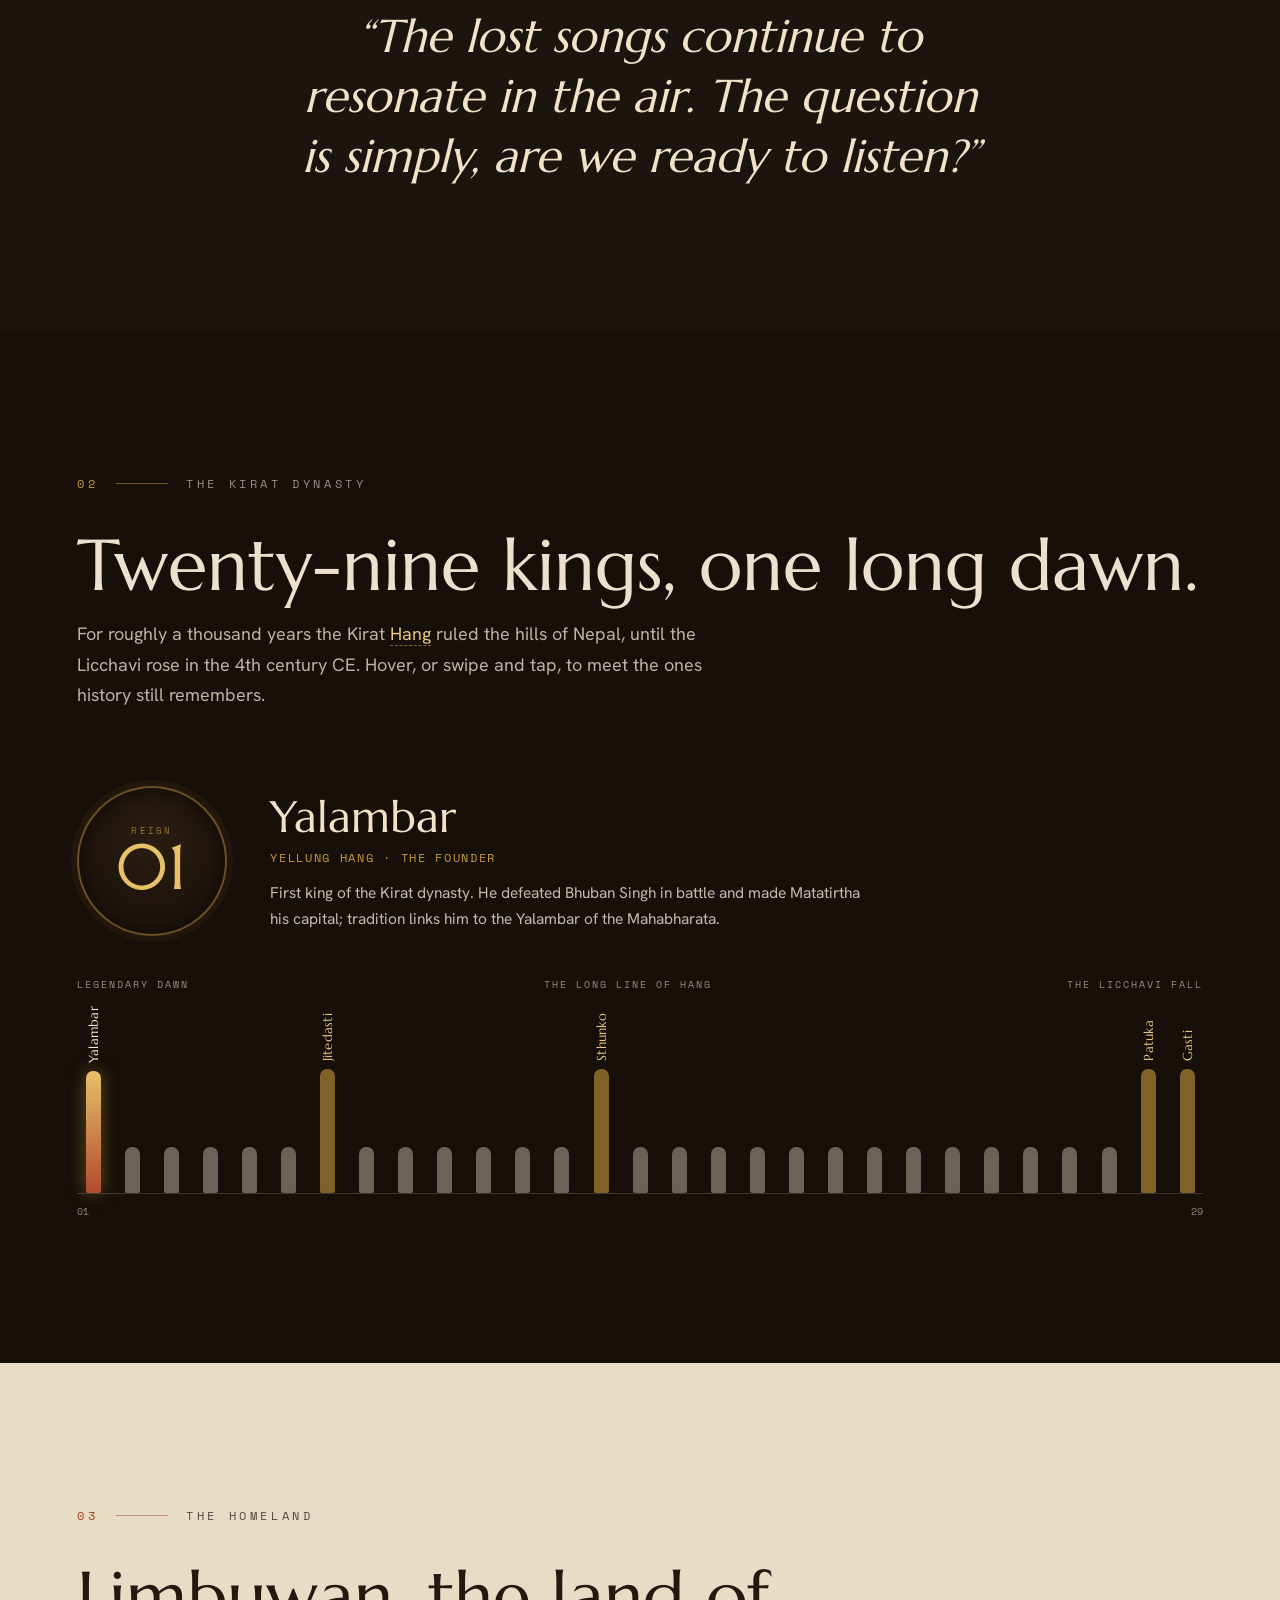
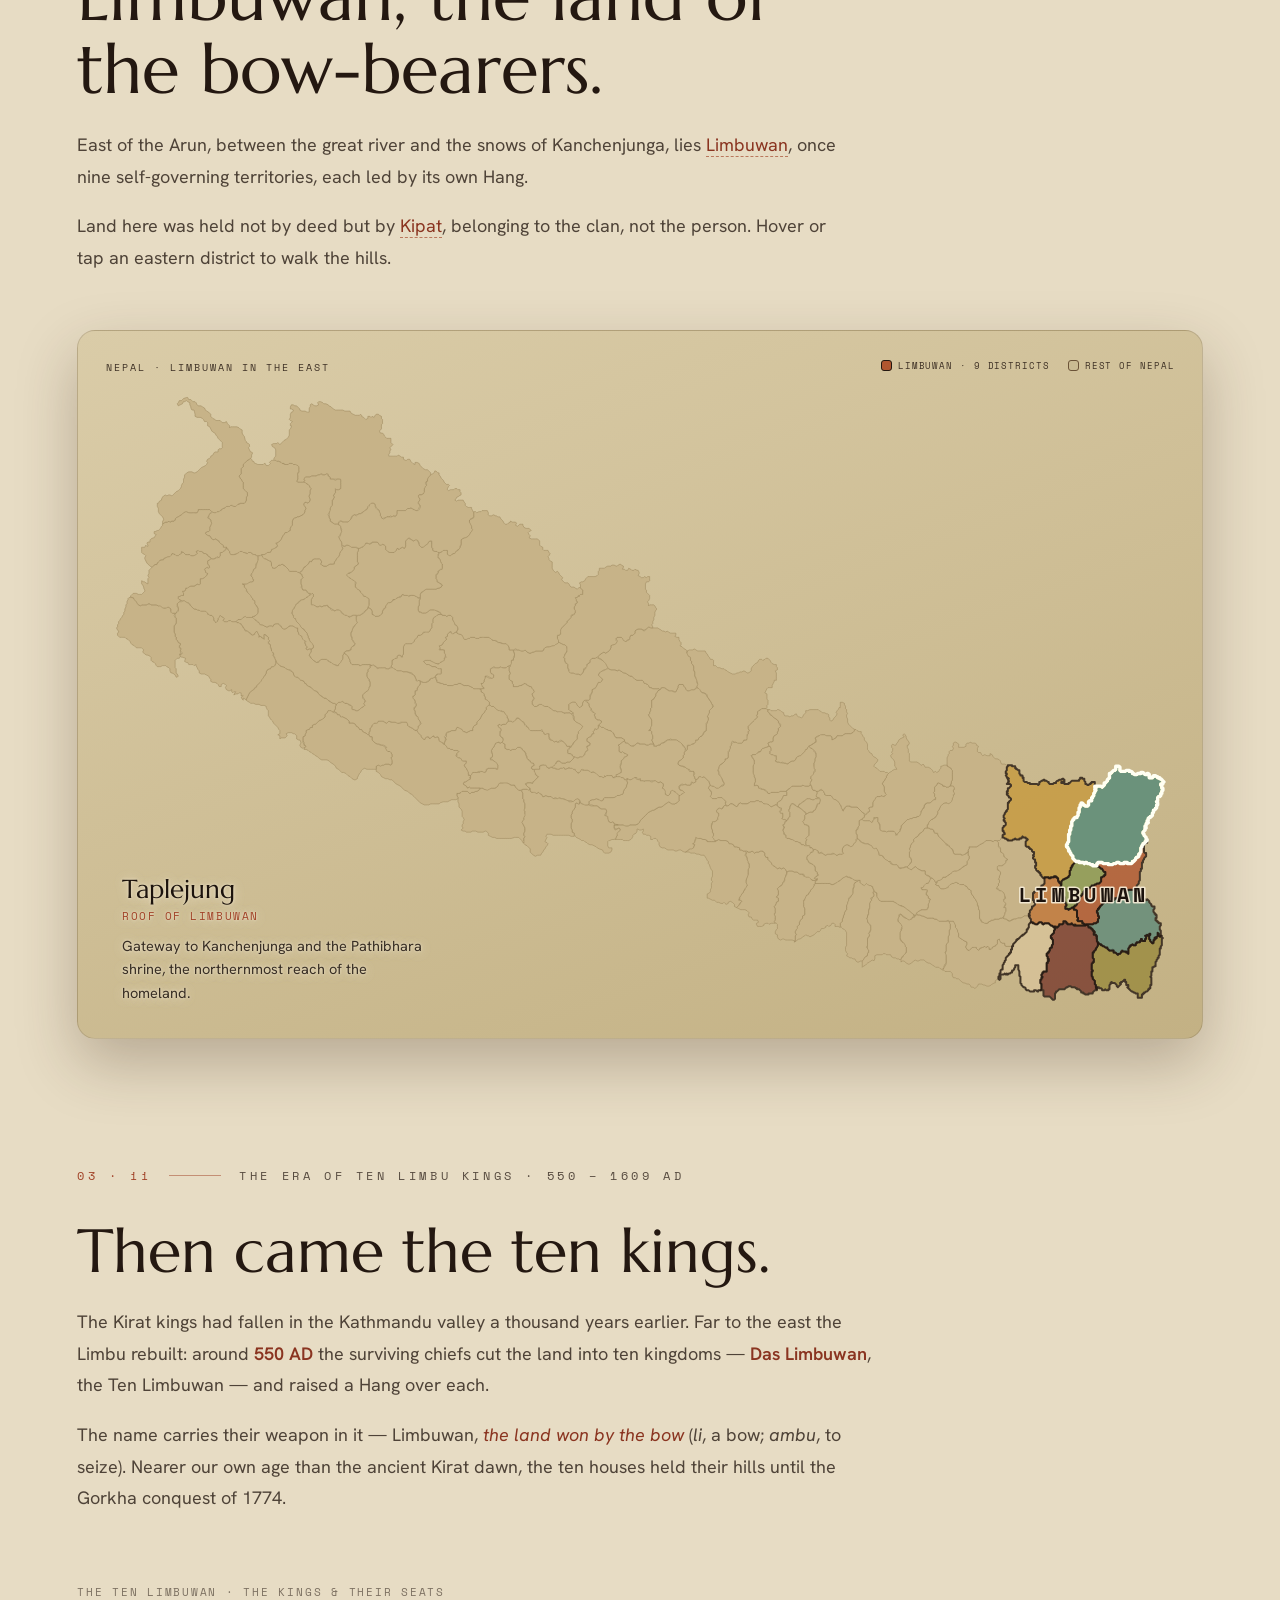
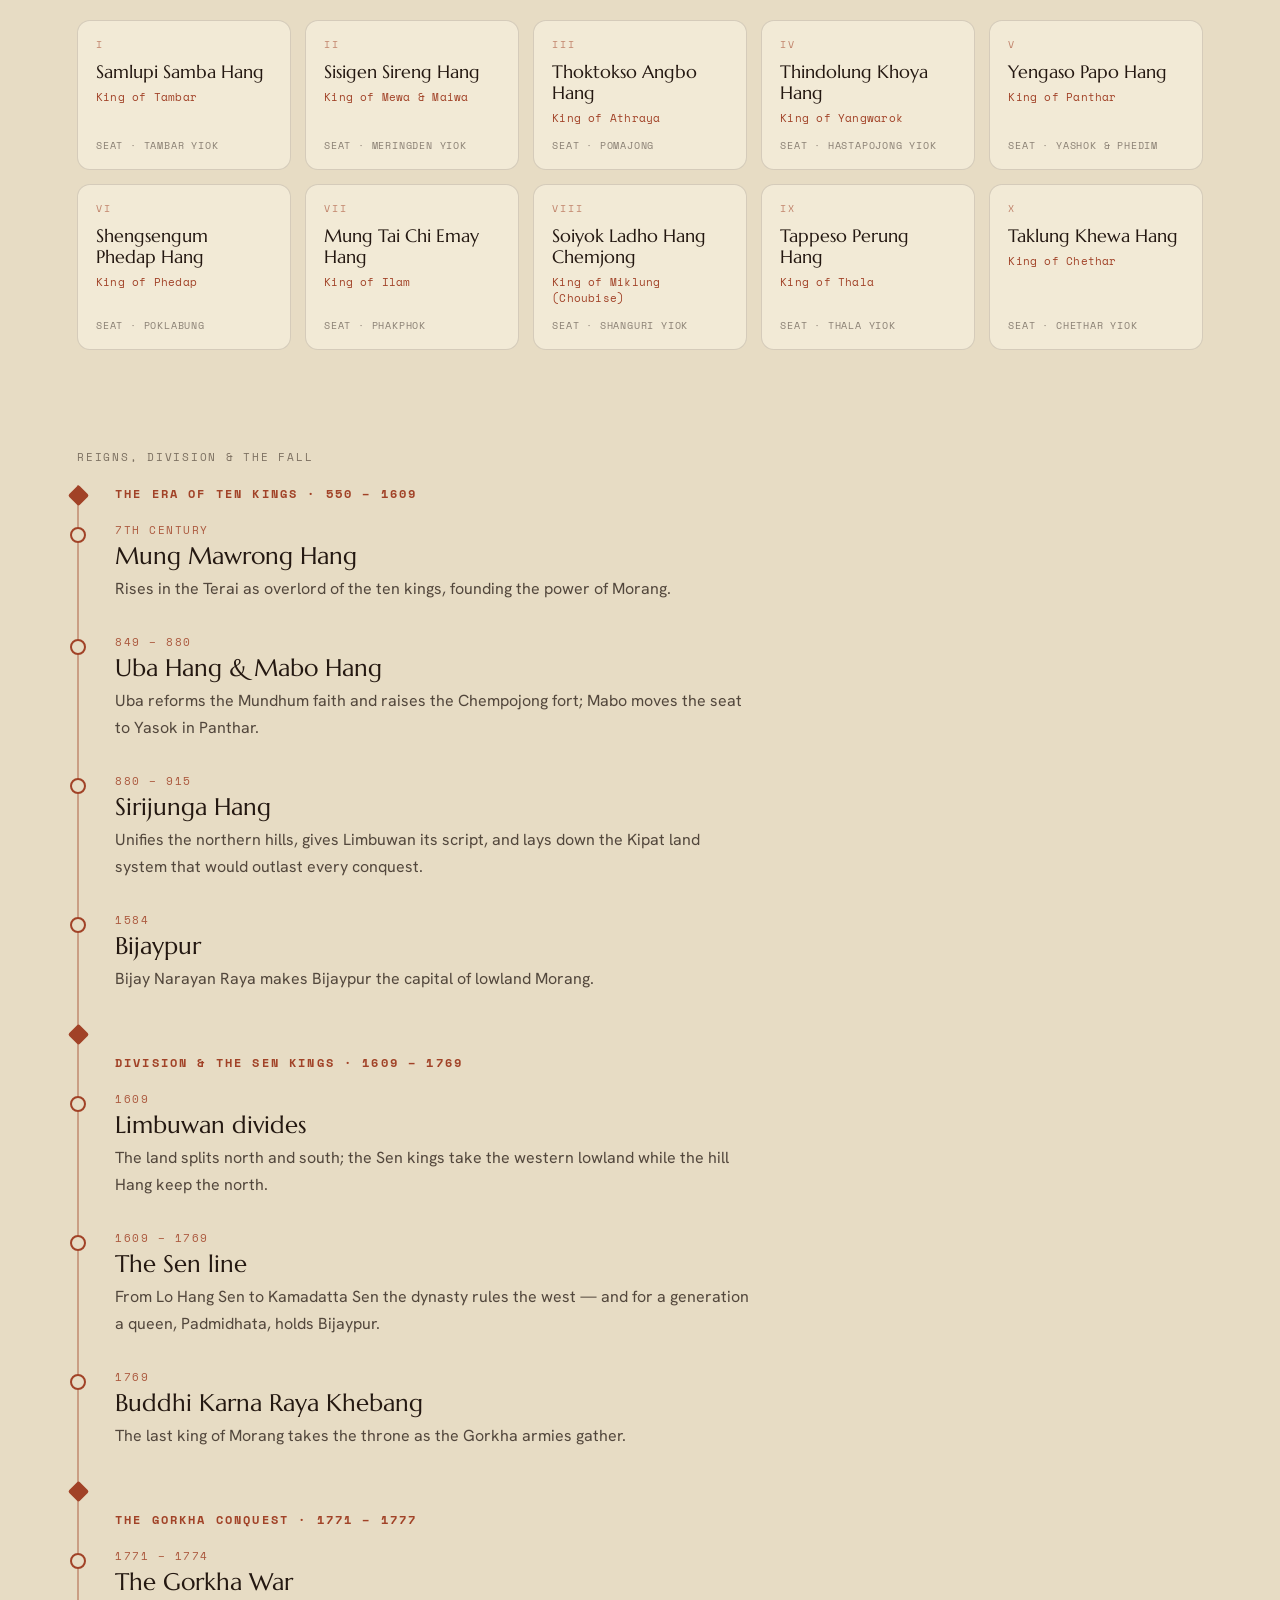
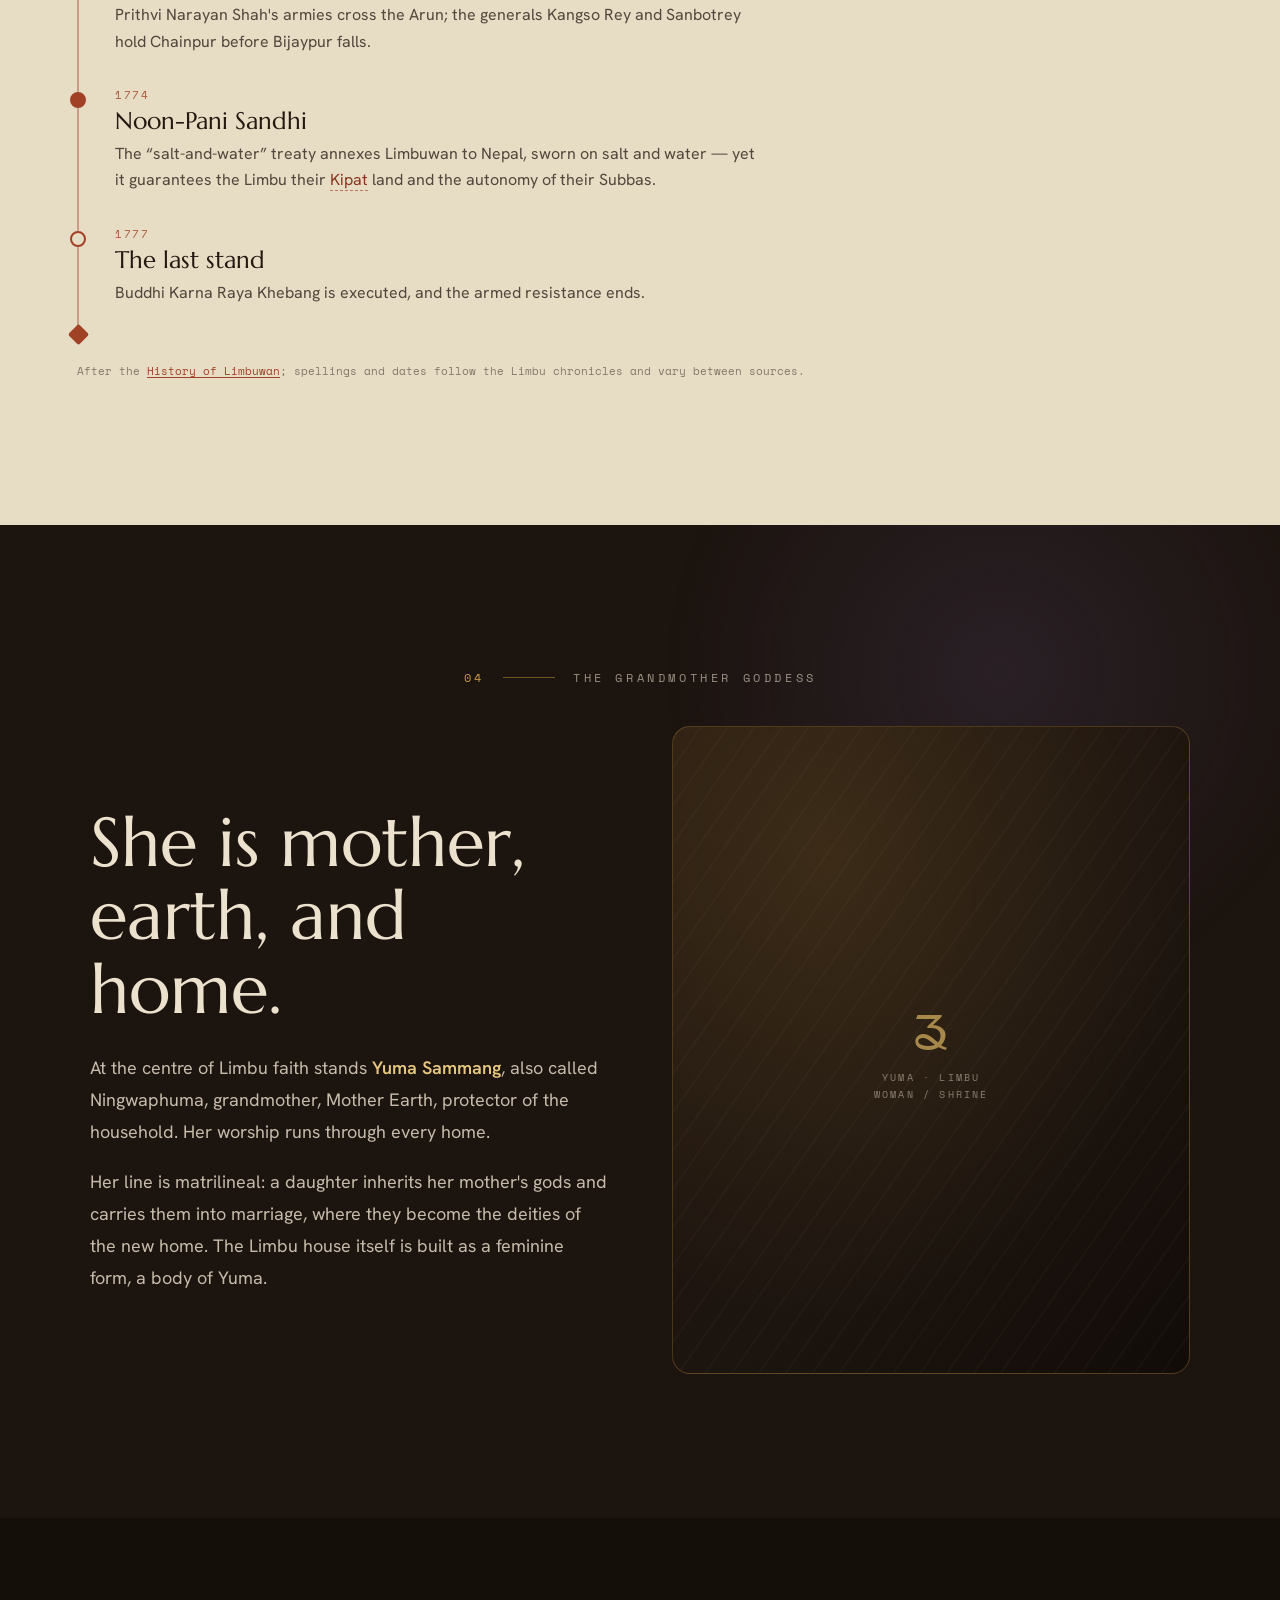
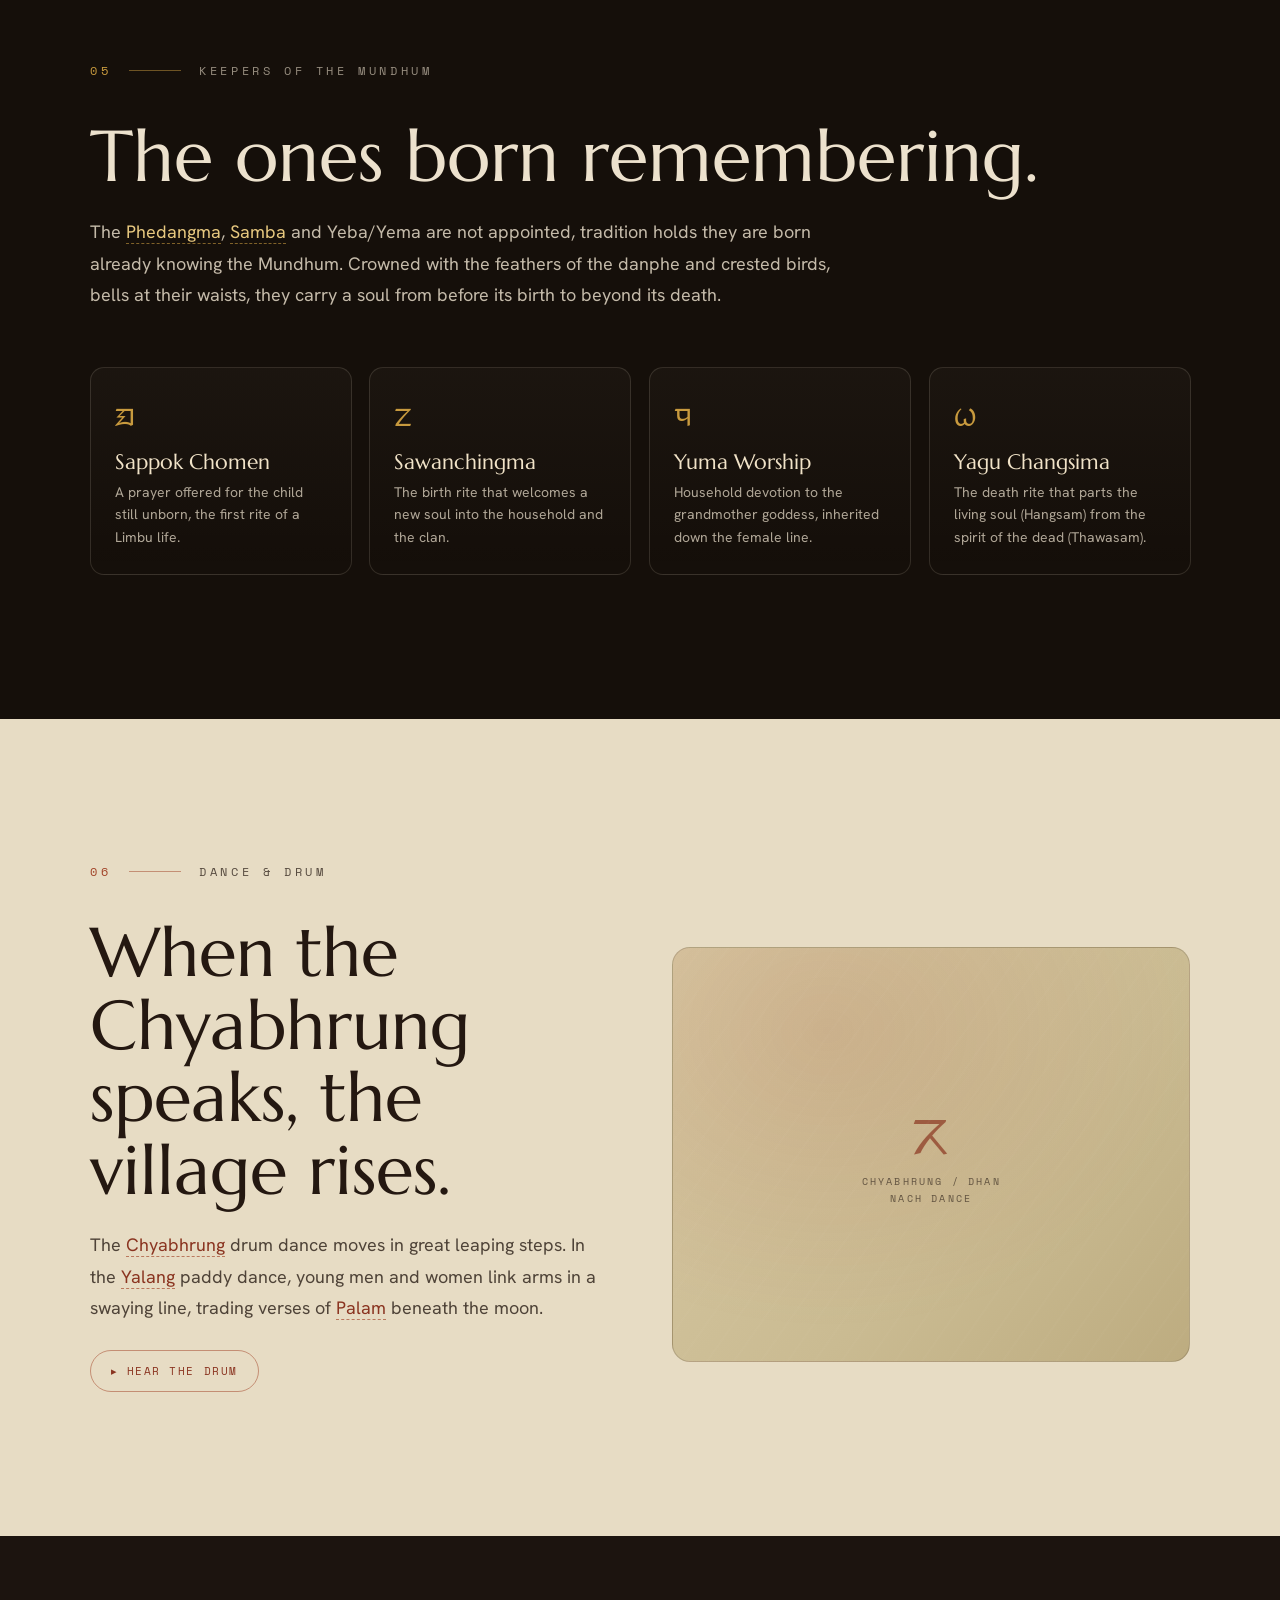
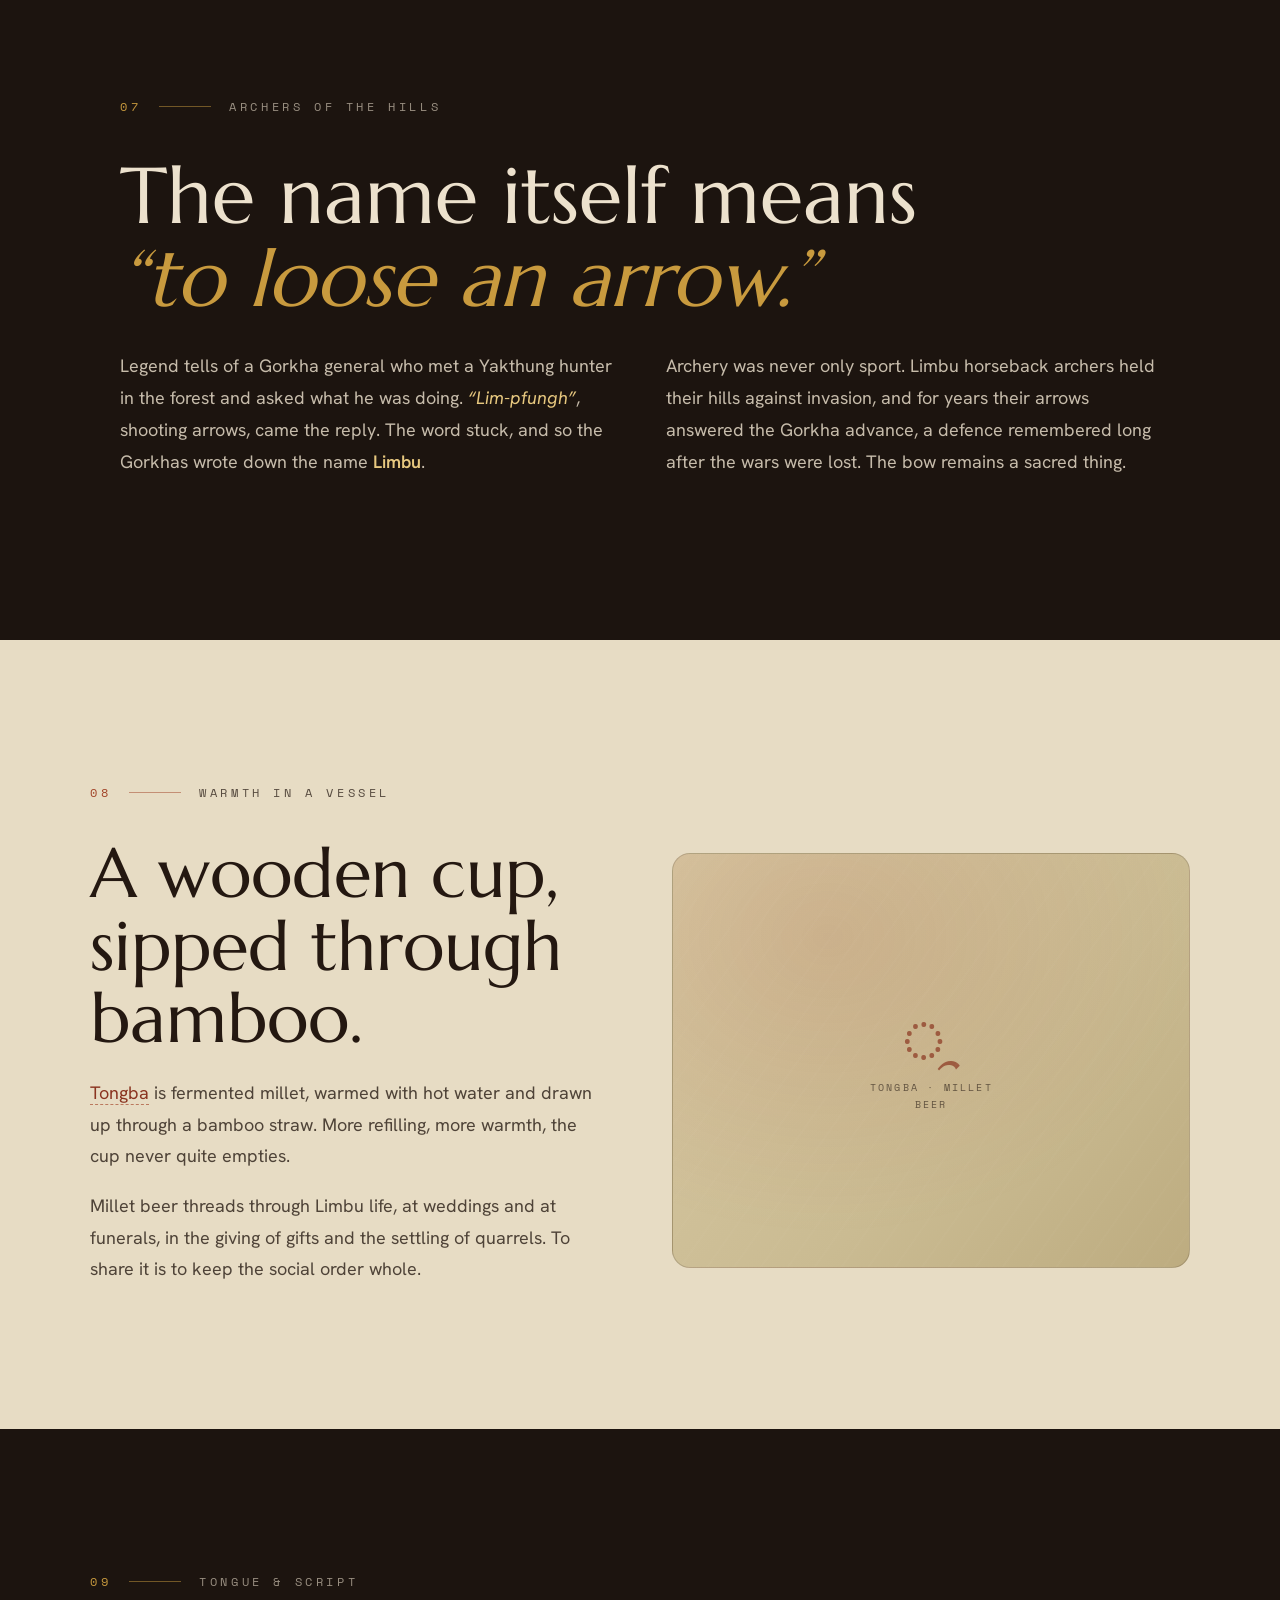
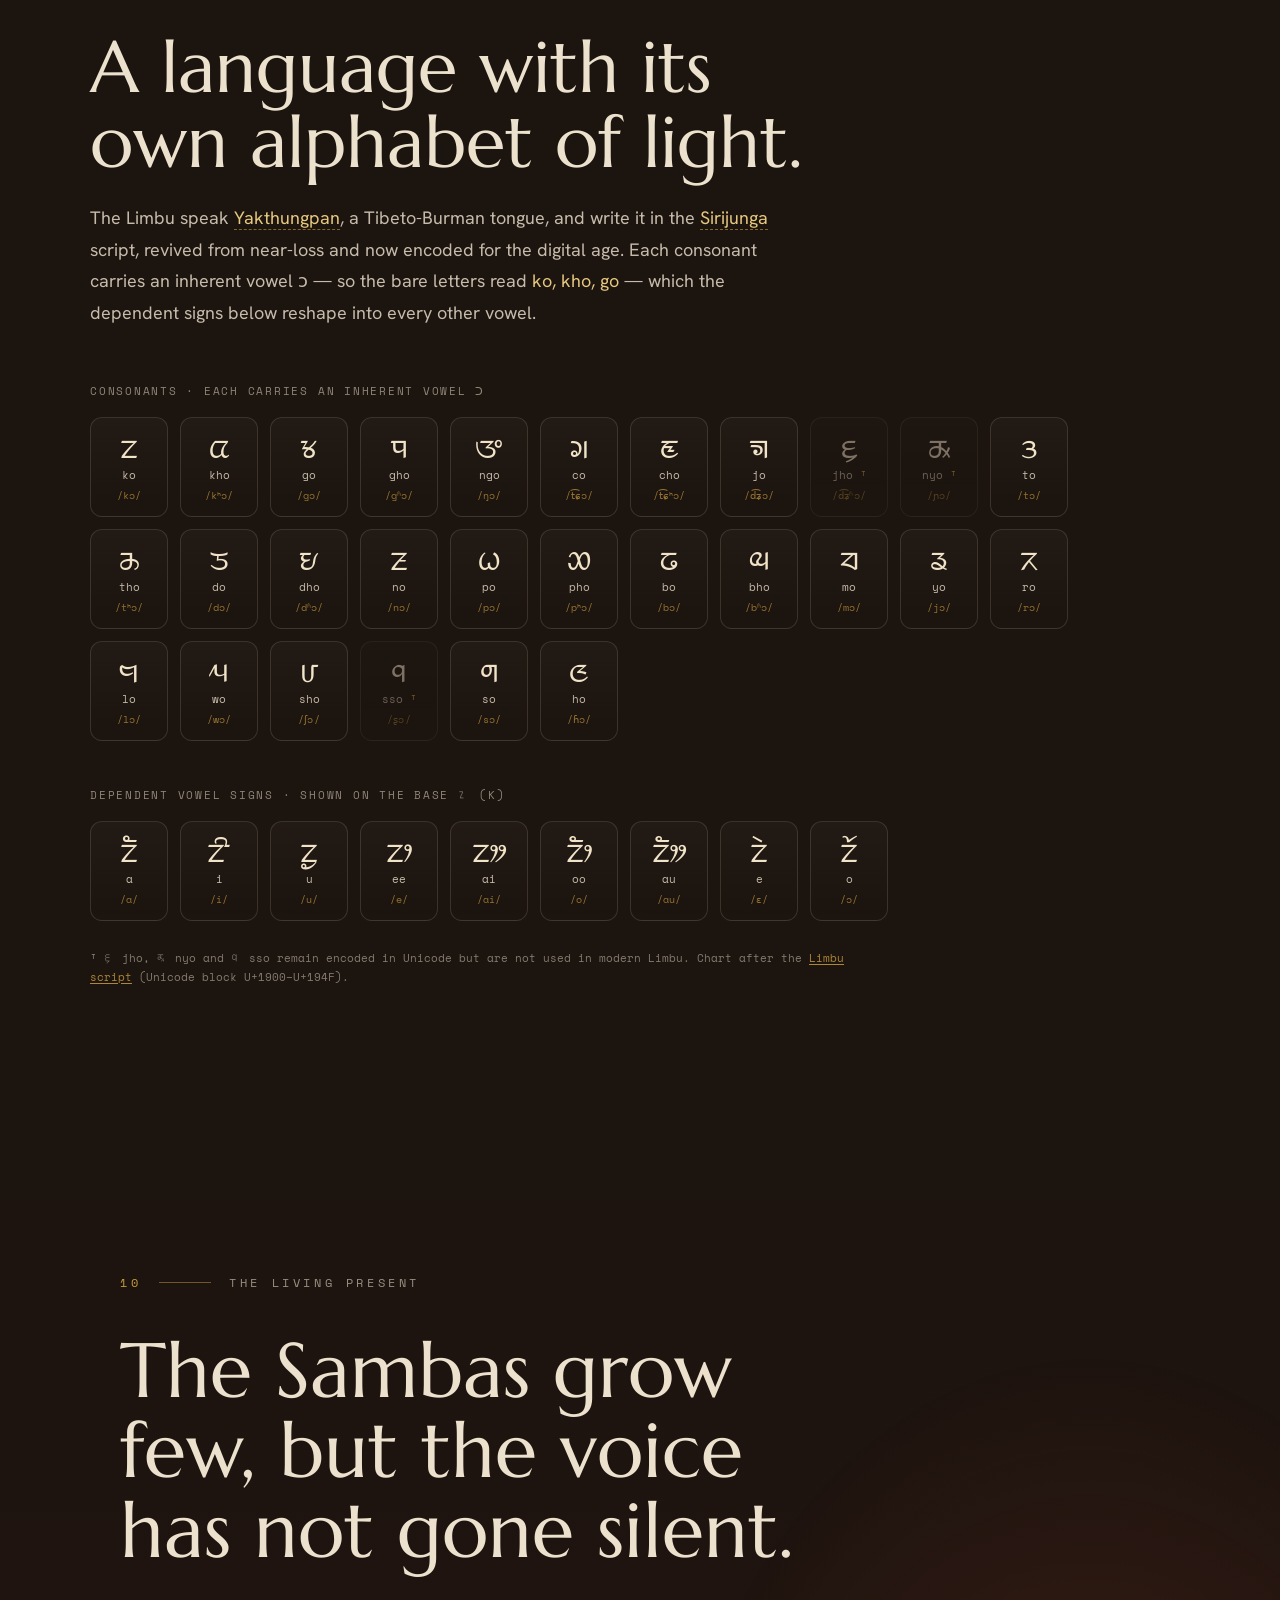
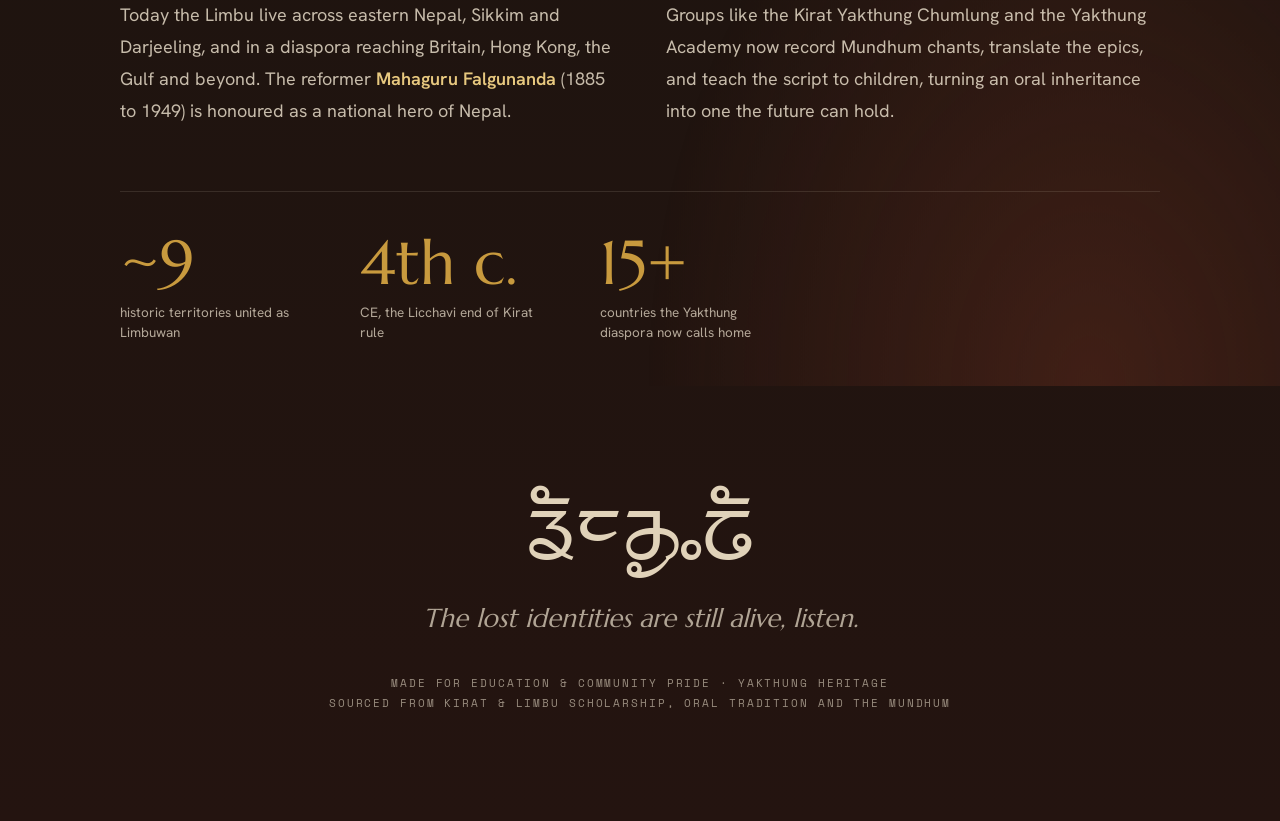
==== commit 2f725952: "Map: unbox the district detail, dark text on the map Drop the dark card (background, border, radius," ====
--- a/index.html
+++ b/index.html
@@ -243,10 +243,10 @@
             <g font-family="'Space Mono',monospace" font-weight="700" fill="#1c130d" text-anchor="middle" paint-order="stroke" stroke="rgba(245,236,214,.92)" stroke-width="3" stroke-linejoin="round" letter-spacing=".02em" style="pointer-events:none"><text x="934" y="492" font-size="19" letter-spacing=".22em">LIMBUWAN</text></g>
           </svg>
         </div>
-        <div id="district-detail" style="position:absolute;left:clamp(20px,4%,54px);bottom:clamp(18px,5%,46px);width:min(312px,32%);min-height:150px;padding:20px 22px;background:rgba(20,13,9,.94);color:#ece1cd;border:1px solid rgba(200,154,62,.26);border-radius:14px;box-shadow:0 22px 52px rgba(0,0,0,.34)">
-          <div data-dd-name style="font-family:'Marcellus',serif;font-size:24px;color:#f1e3c8;margin-bottom:3px">Taplejung</div>
-          <div data-dd-tag style="font-family:'Space Mono',monospace;font-size:11px;letter-spacing:.14em;text-transform:uppercase;color:#c89a3e;margin-bottom:12px">Roof of Limbuwan</div>
-          <div data-dd-desc style="font-size:14.5px;line-height:1.65;color:rgba(236,225,205,.82)">Gateway to Kanchenjunga and the Pathibhara shrine, the northernmost reach of the homeland.</div>
+        <div id="district-detail" style="position:absolute;left:clamp(20px,4%,54px);bottom:clamp(18px,5%,46px);width:min(312px,34%);color:#241811;text-shadow:0 0 3px rgba(245,236,214,.92),0 1px 12px rgba(245,236,214,.78)">
+          <div data-dd-name style="font-family:'Marcellus',serif;font-size:clamp(22px,2.6vw,26px);color:#1c130d;margin-bottom:3px">Taplejung</div>
+          <div data-dd-tag style="font-family:'Space Mono',monospace;font-size:11px;letter-spacing:.14em;text-transform:uppercase;color:#a14227;margin-bottom:10px">Roof of Limbuwan</div>
+          <div data-dd-desc style="font-size:14.5px;line-height:1.6;color:rgba(28,19,13,.86)">Gateway to Kanchenjunga and the Pathibhara shrine, the northernmost reach of the homeland.</div>
         </div>
       </div>
 
--- a/assets/styles.css
+++ b/assets/styles.css
@@ -124,20 +124,31 @@
 .lim-card .realm { font-family: 'Space Mono', monospace; font-size: 11px; letter-spacing: .02em; color: #a14227; }
 .lim-card .cap { font-family: 'Space Mono', monospace; font-size: 10px; letter-spacing: .08em; text-transform: uppercase; color: rgba(36, 24, 17, .5); margin-top: auto; padding-top: 12px; }
 
-.lim-time { border-left: 2px solid rgba(161, 66, 39, .3); margin: 0; padding: 0; list-style: none; }
+.lim-time { position: relative; border-left: 2px solid rgba(161, 66, 39, .4); margin: 0; padding: 0 0 clamp(20px, 3vw, 28px); list-style: none; }
 .lim-time li { position: relative; padding: 0 0 clamp(22px, 3vw, 32px) clamp(24px, 3vw, 36px); }
 .lim-time li:last-child { padding-bottom: 0; }
+/* Round event dots. Pseudo-elements aren't covered by the global border-box
+   rule, so width:12 + 2px border renders a 16px box — left:-9 centres that on
+   the 2px rule (left:-7 left it 2px to the right). */
 .lim-time li::before {
-  content: ''; position: absolute; left: -7px; top: 5px;
+  content: ''; position: absolute; left: -9px; top: 5px;
   width: 12px; height: 12px; border-radius: 50%;
   background: #e7dcc4; border: 2px solid #a14227;
 }
 .lim-time li.is-fall::before { background: #a14227; }
 .lim-time li.lim-era { padding-top: clamp(18px, 2.6vw, 30px); padding-bottom: clamp(14px, 2vw, 20px); }
 .lim-time li.lim-era:first-child { padding-top: 0; }
+/* Era headers and the closing cap share a 15px tilted square, centred on the
+   rule (left:-8.5 → centre sits on the 2px line). */
 .lim-time li.lim-era::before {
-  left: -8px; top: 3px; width: 15px; height: 15px;
+  left: -8.5px; top: 3px; width: 15px; height: 15px;
   border-radius: 2px; border: none; background: #a14227; transform: rotate(45deg);
+}
+/* Close the timeline with a tilted square that mirrors the opening era marker. */
+.lim-time::after {
+  content: ''; position: absolute; left: -8.5px; bottom: -7.5px;
+  width: 15px; height: 15px; border-radius: 2px;
+  background: #a14227; transform: rotate(45deg);
 }
 .lim-time .era { font-family: 'Space Mono', monospace; font-size: 12px; letter-spacing: .18em; text-transform: uppercase; font-weight: 700; color: #a14227; }
 .lim-time .yr { font-family: 'Space Mono', monospace; font-size: 11px; letter-spacing: .14em; text-transform: uppercase; color: rgba(161, 66, 39, .85); }
@@ -152,6 +163,7 @@
 
 /* ---------- keyframes ---------- */
 @keyframes floatDust { 0% { transform: translateY(0); opacity: 0; } 12% { opacity: .6; } 60% { opacity: .7; } 100% { transform: translateY(-90px); opacity: 0; } }
+@keyframes emberRise { 0% { transform: translate3d(0,0,0) scale(1); opacity: 0; } 12% { opacity: 1; } 65% { opacity: .8; } 100% { transform: translate3d(var(--sx,0), var(--sy,-200px), 0) scale(.3); opacity: 0; } }
 @keyframes drumPulse { 0%, 100% { transform: scale(1); } 50% { transform: scale(1.1); } }
 @keyframes scriptIn { 0% { opacity: 0; filter: blur(14px); letter-spacing: .4em; transform: translateY(26px); } 100% { opacity: 1; filter: blur(0); letter-spacing: .02em; transform: translateY(0); } }
 @keyframes scriptGlow { 0%, 100% { text-shadow: 0 0 26px rgba(232,192,105,.18); } 50% { text-shadow: 0 0 46px rgba(232,192,105,.42); } }
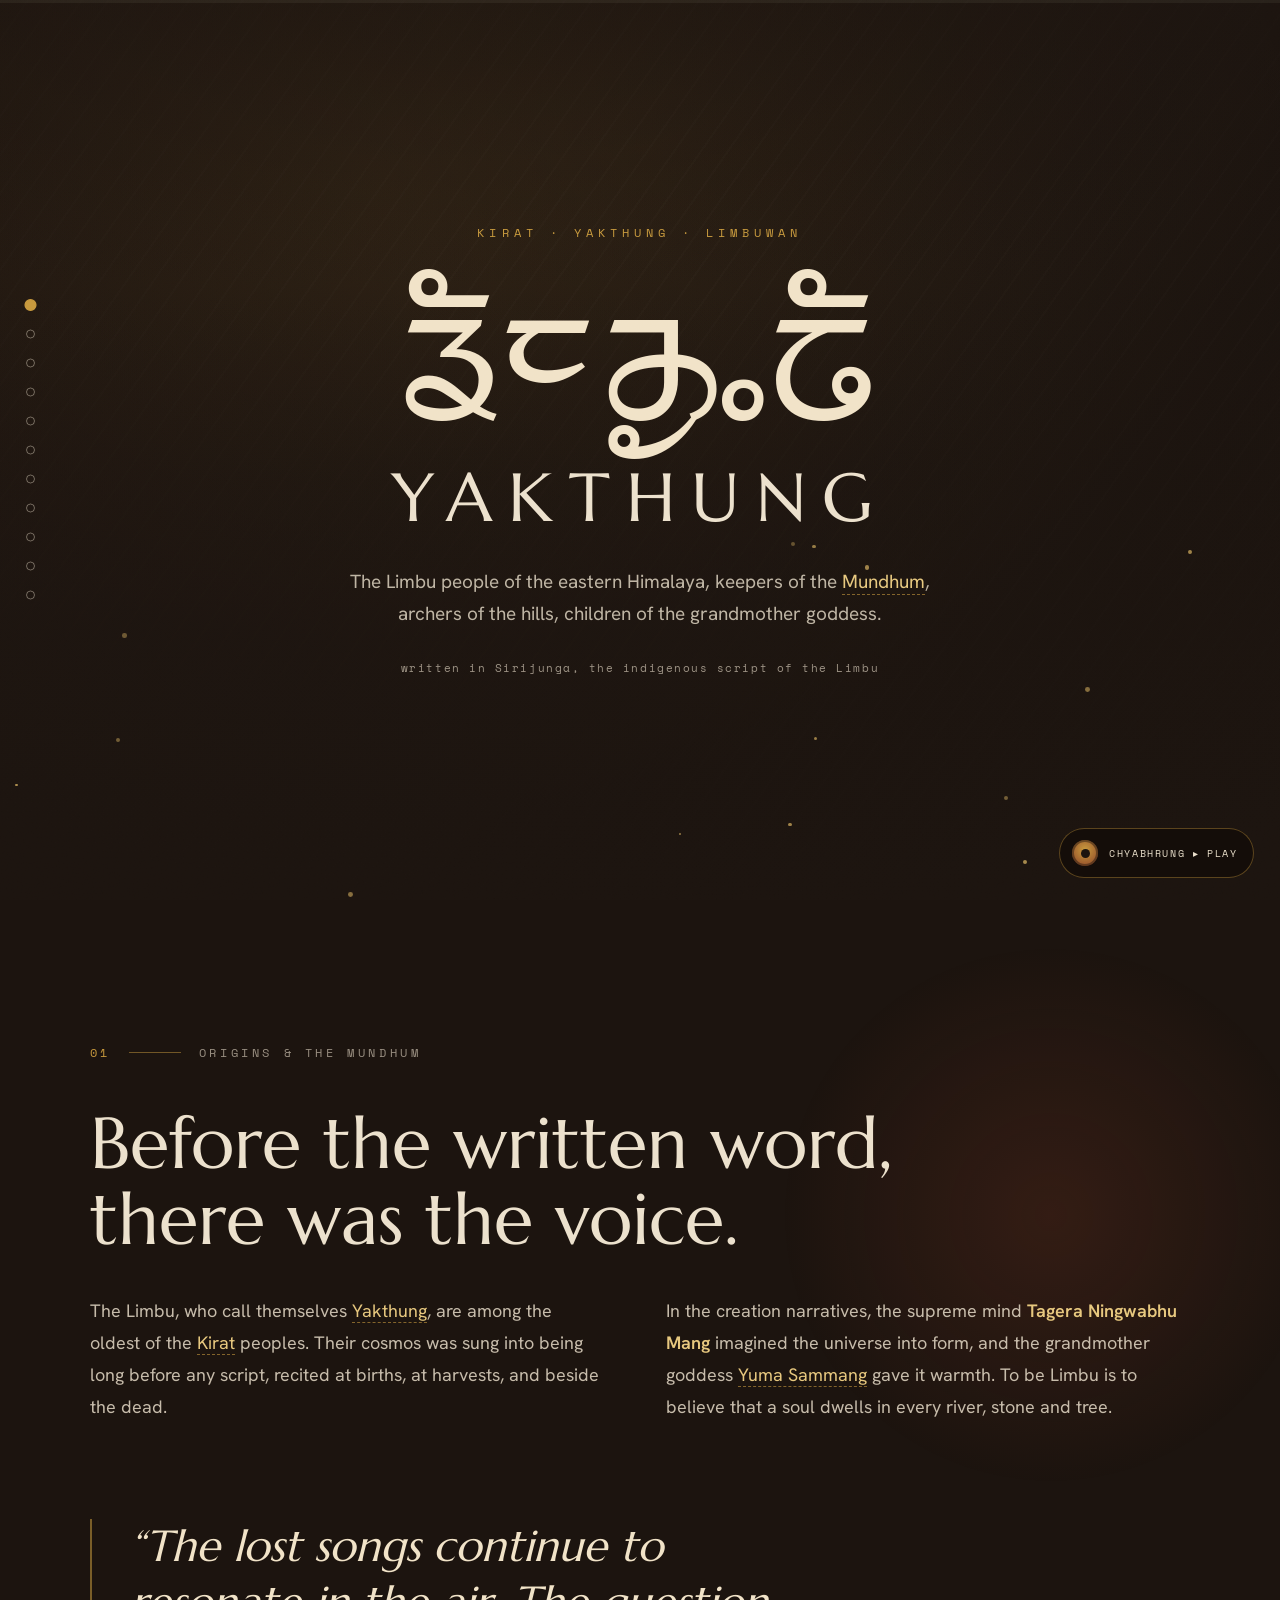
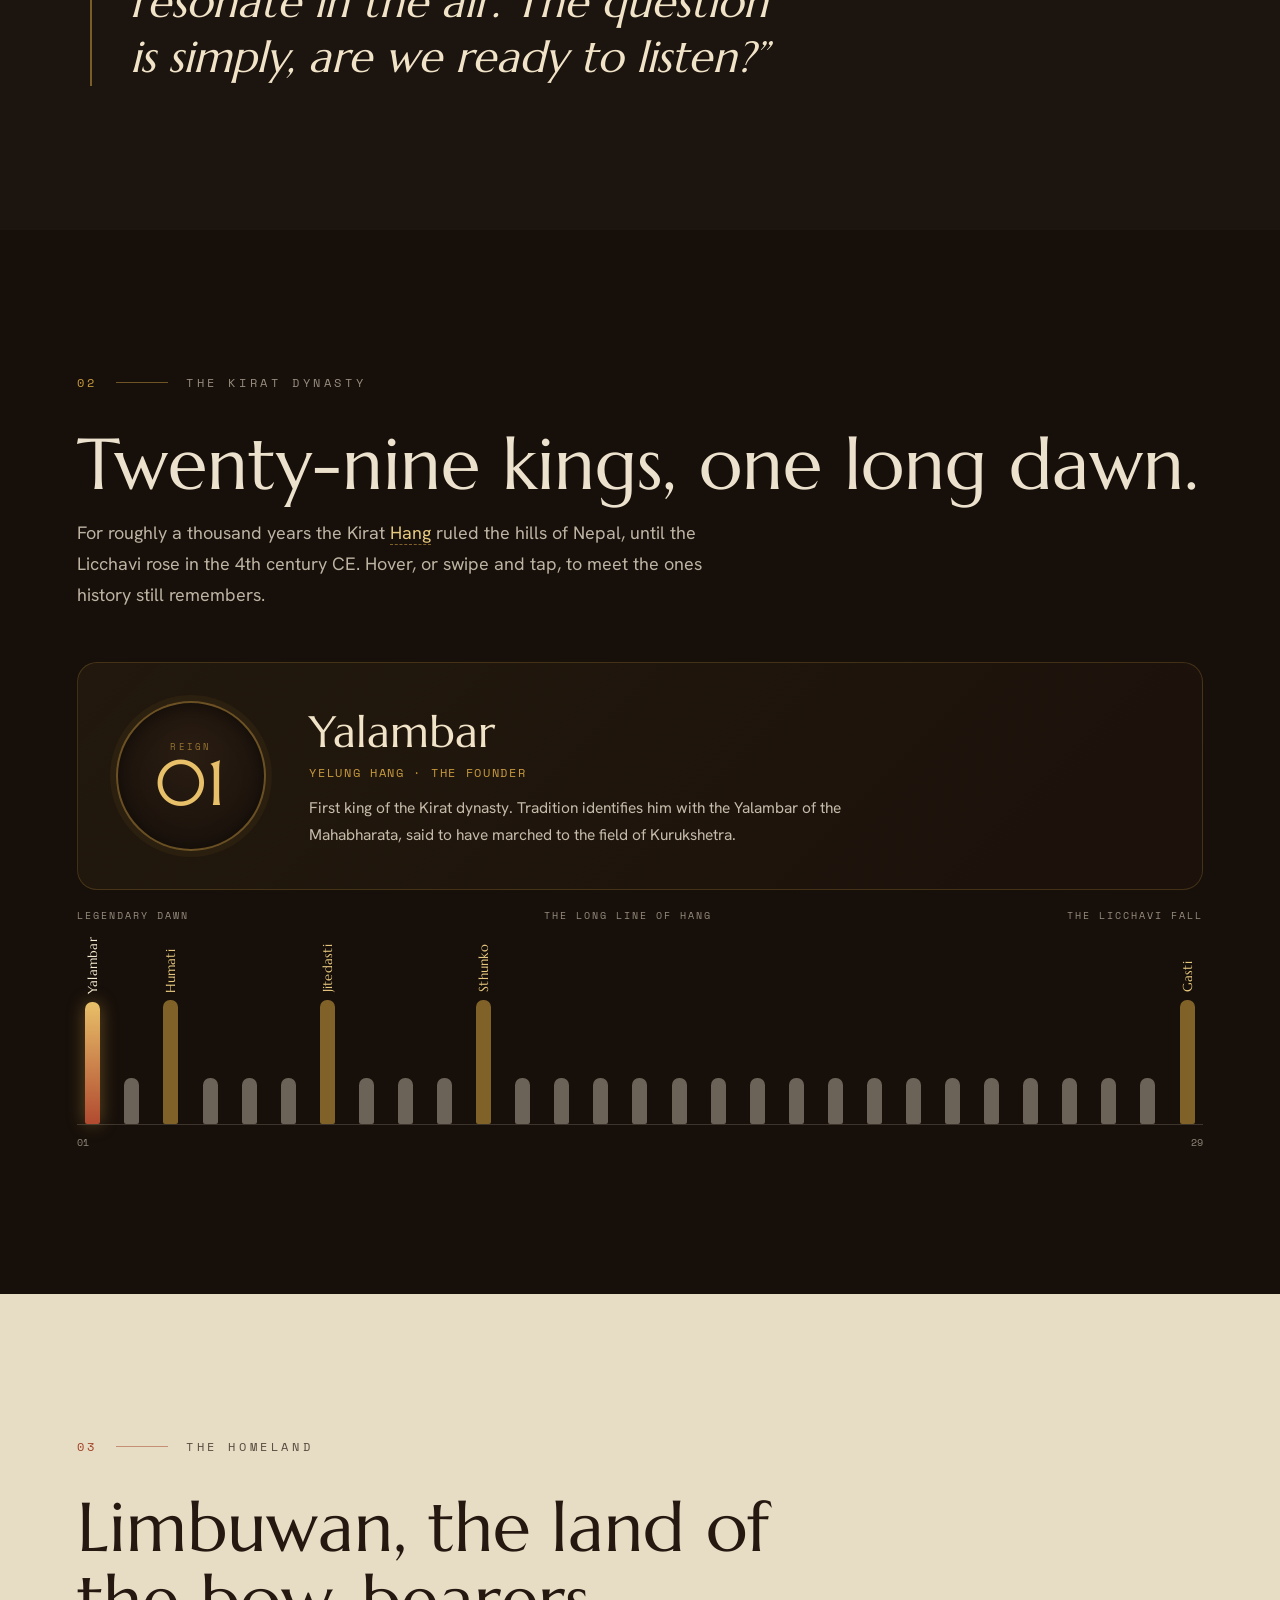
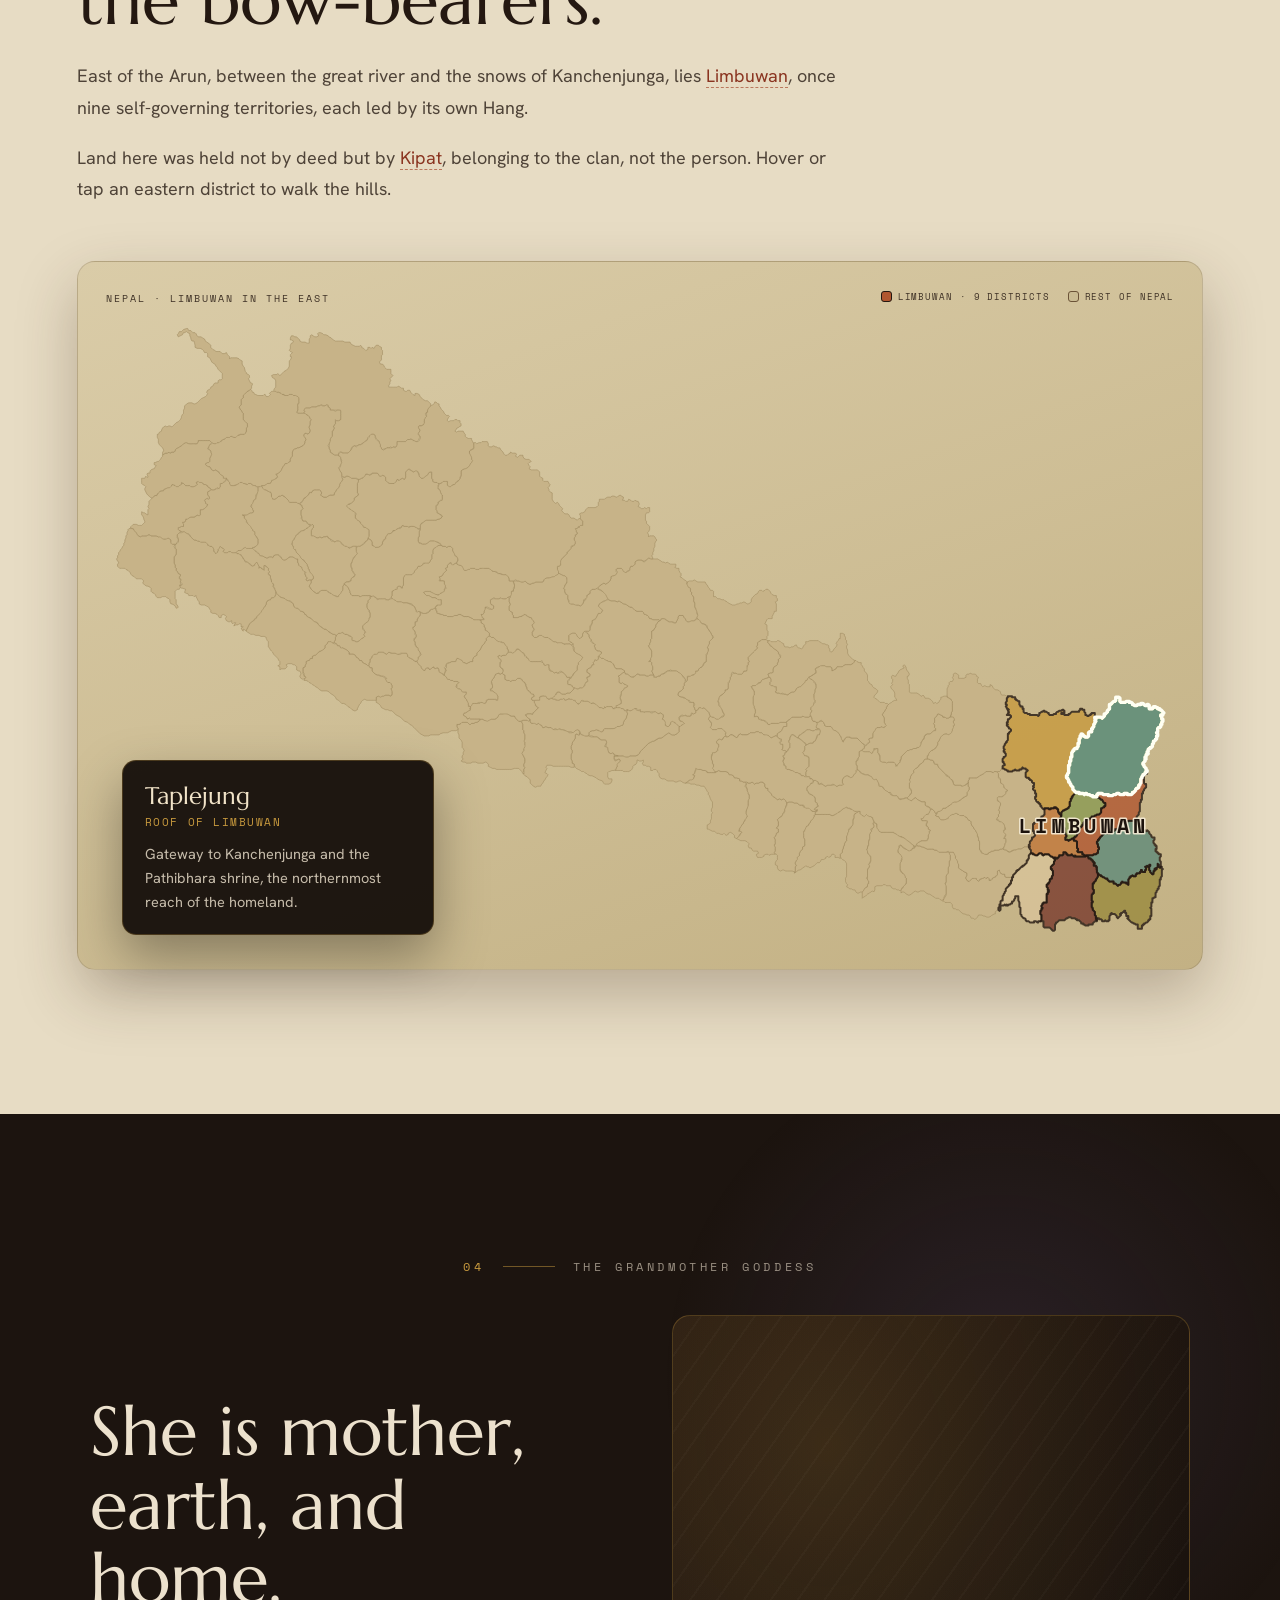
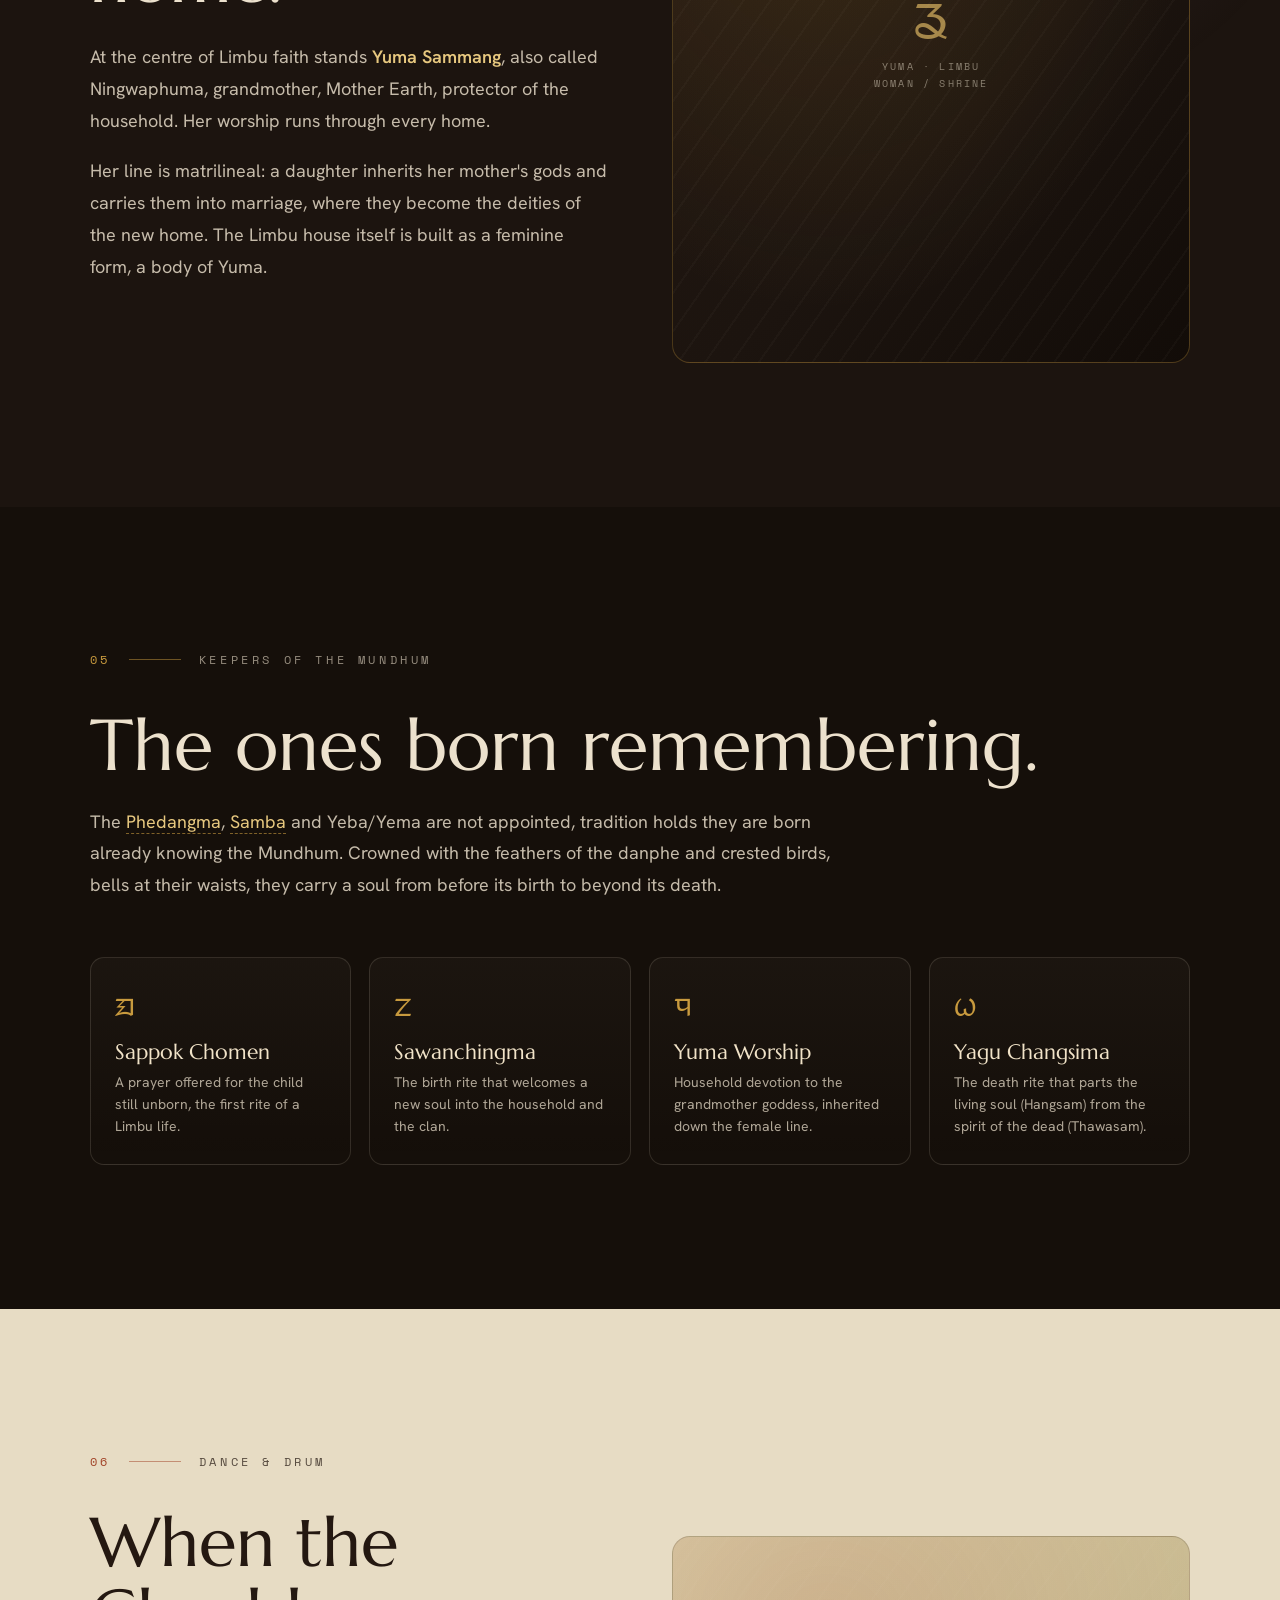
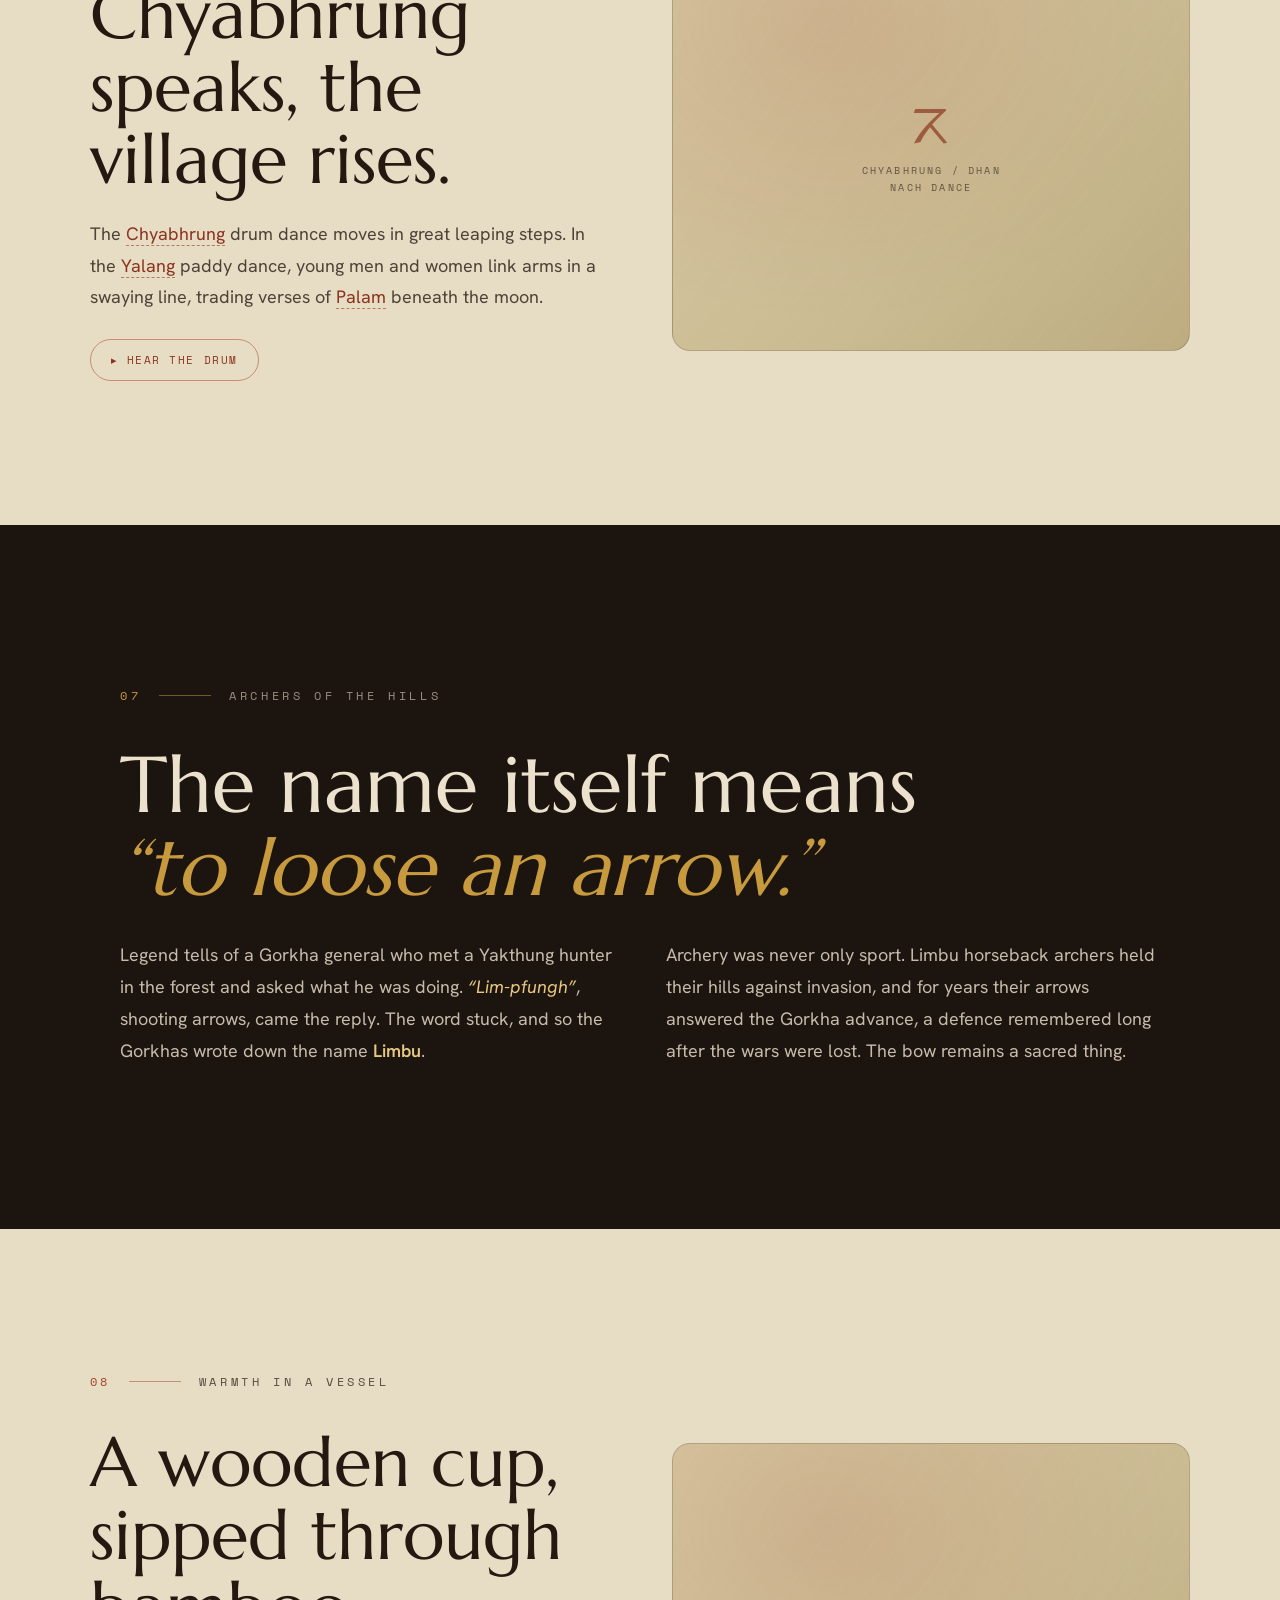
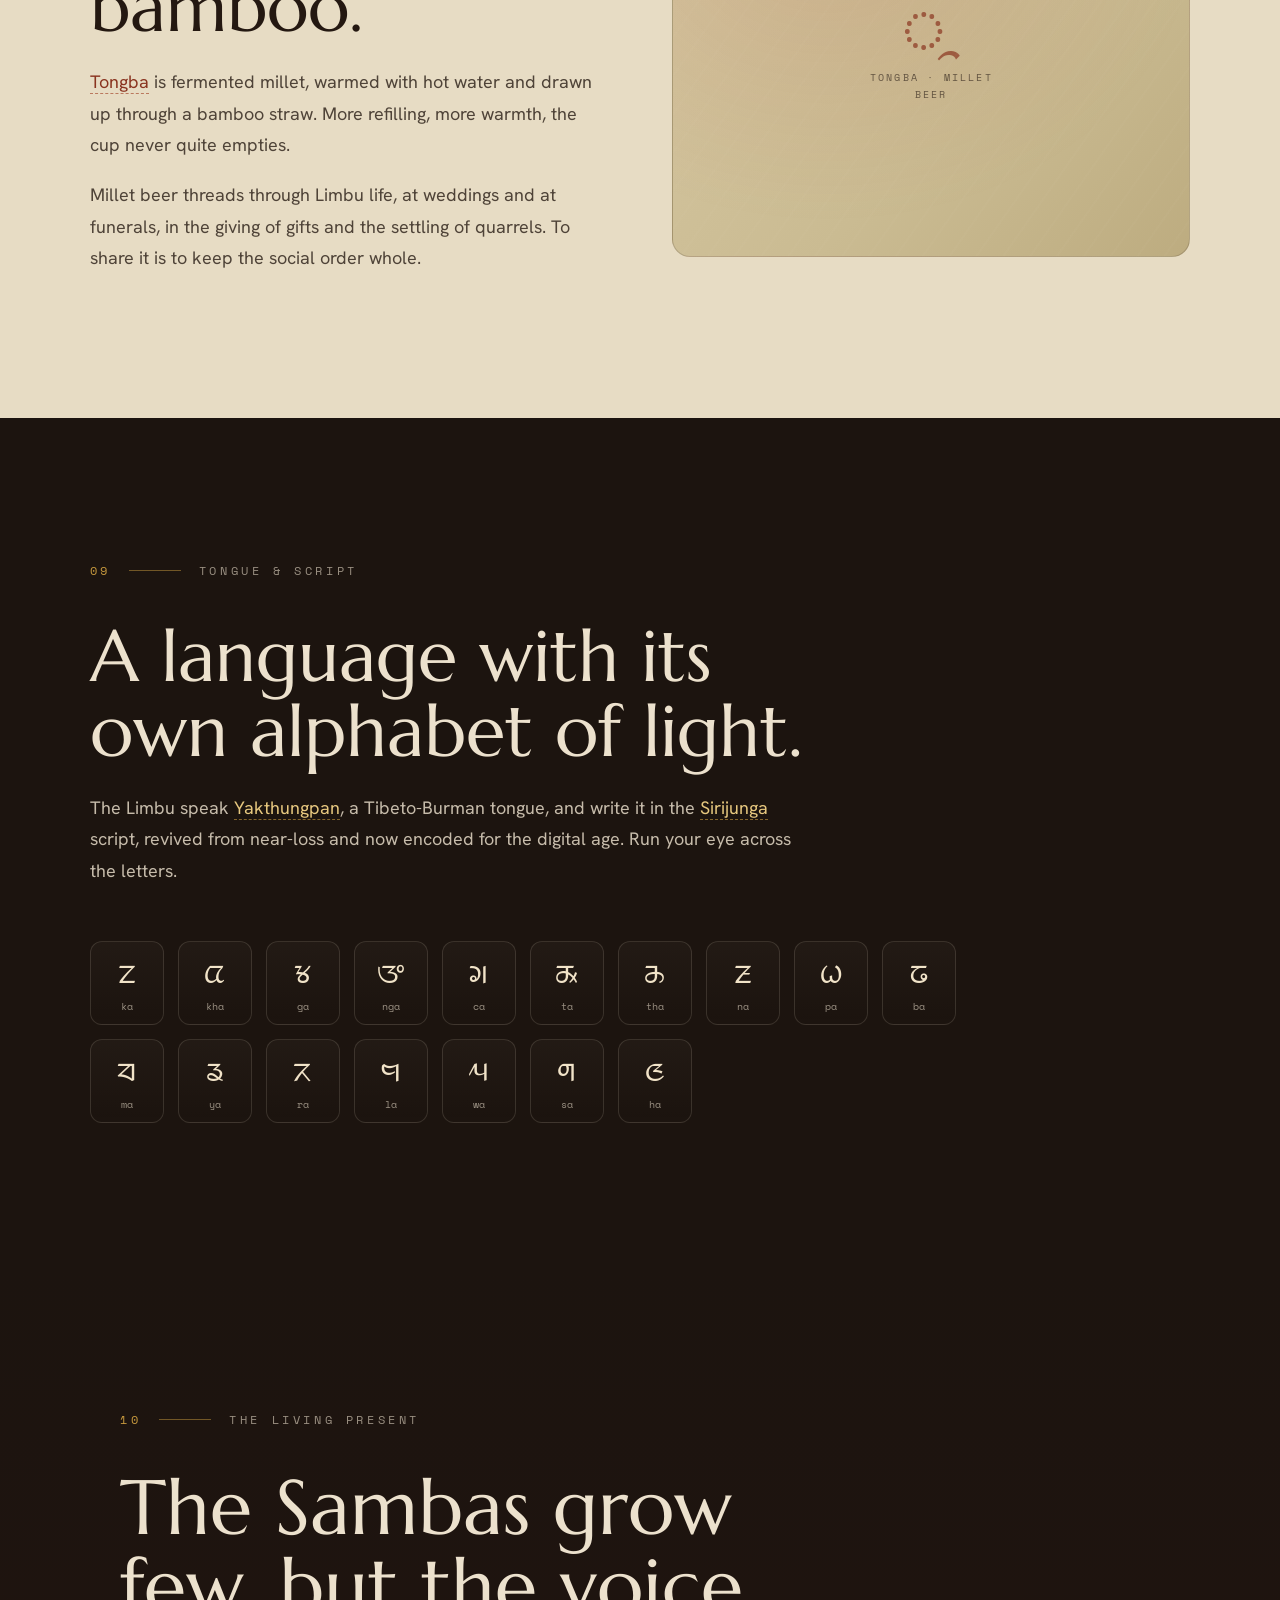
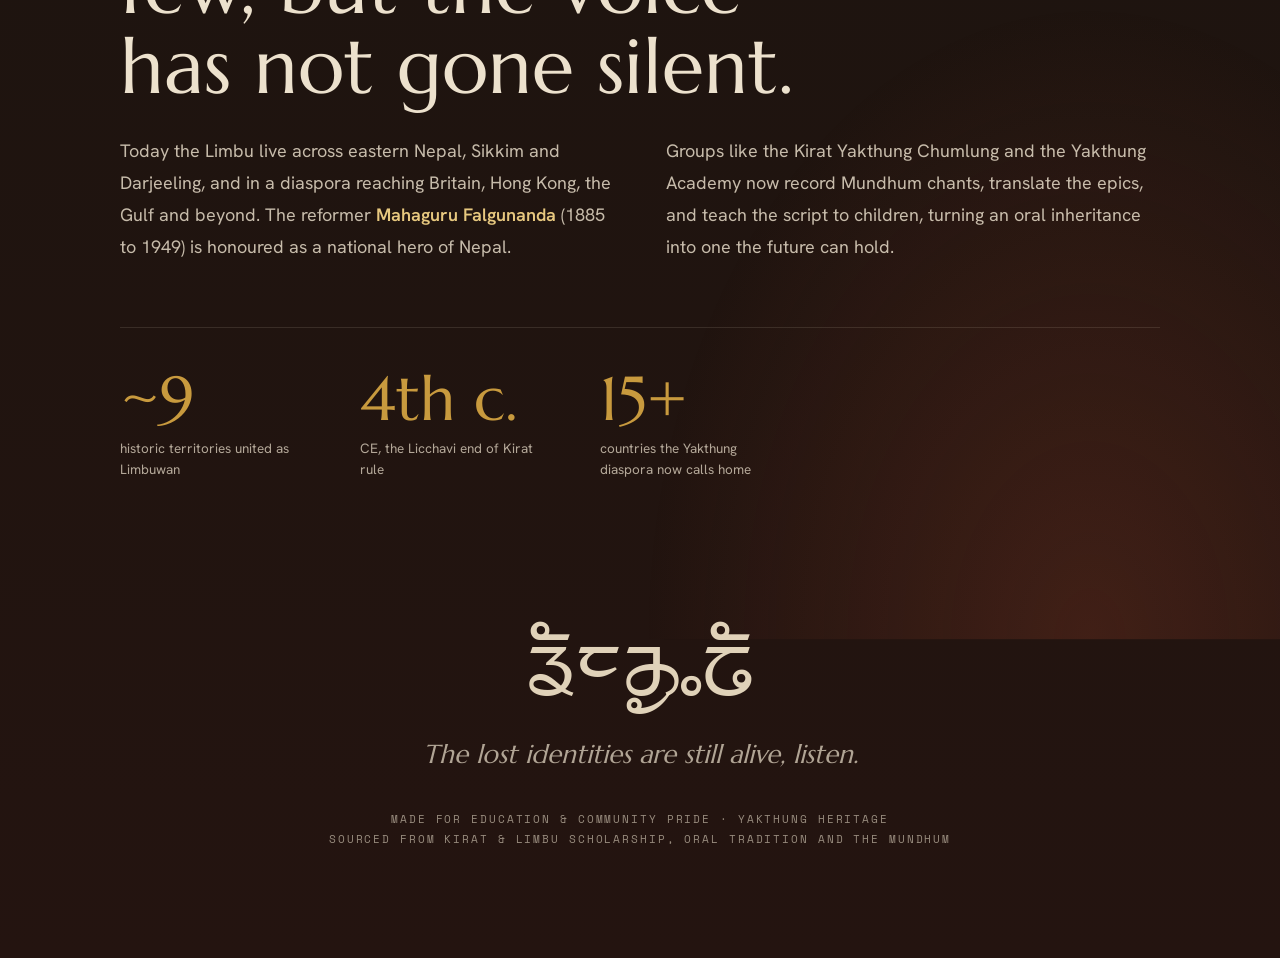
==== commit b396dea1: "Never render the landing page blank; add favicon The section content starts at opacity:0 and is reve" ====
--- a/index.html
+++ b/index.html
@@ -13,6 +13,28 @@
 <link rel="preconnect" href="https://fonts.gstatic.com" crossorigin>
 <link href="https://fonts.googleapis.com/css2?family=Marcellus&family=Hanken+Grotesk:wght@300;400;500;600;700&family=Space+Mono:wght@400;700&family=Noto+Sans+Limbu&display=swap" rel="stylesheet">
 <link rel="stylesheet" href="assets/styles.css">
+<link rel="icon" href="data:image/svg+xml,%3Csvg xmlns='http://www.w3.org/2000/svg' viewBox='0 0 32 32'%3E%3Crect width='32' height='32' rx='7' fill='%231c140f'/%3E%3Ccircle cx='16' cy='16' r='8.5' fill='none' stroke='%23c89a3e' stroke-width='2'/%3E%3Ccircle cx='16' cy='16' r='3' fill='%23b14a30'/%3E%3C/svg%3E">
+<!-- The section content is hidden (opacity:0) and revealed by assets/main.js.
+     If that script is disabled, these fallbacks keep the page from rendering blank. -->
+<noscript><style>[data-reveal]{opacity:1!important;transform:none!important;filter:none!important}</style></noscript>
+<script>
+  /* Failsafe: if main.js is blocked, 404s, or throws before it runs, reveal
+     every [data-reveal] so the landing page is never left invisible. Skipped
+     when main.js has already booted (it sets window.__limbuReady). */
+  (function () {
+    window.addEventListener('DOMContentLoaded', function () {
+      setTimeout(function () {
+        if (window.__limbuReady) return;
+        var els = document.querySelectorAll('[data-reveal]');
+        for (var i = 0; i < els.length; i++) {
+          els[i].style.opacity = '1';
+          els[i].style.transform = 'none';
+          els[i].style.filter = 'none';
+        }
+      }, 1800);
+    });
+  })();
+</script>
 </head>
 <body>
 <div data-root style="position:relative;background:#1c140f;color:#ece1cd;overflow-x:hidden">
@@ -105,43 +127,6 @@
     </div>
     <div data-dust style="position:absolute;inset:0;z-index:1;pointer-events:none"></div>
     <div data-herofade style="position:relative;z-index:2;text-align:center;padding:0 26px;max-width:1040px">
-      <div data-logo-mark style="display:flex;justify-content:center;margin-bottom:26px;cursor:pointer" title="Silam Sakma — click to replay">
-        <svg id="silam-sakma" viewBox="0 0 600 600" fill="none" stroke="currentColor" stroke-width="16"
-             stroke-linecap="square" stroke-linejoin="miter" role="img"
-             aria-label="Silam Sakma, the Limbu emblem"
-             style="width:clamp(88px,13vw,146px);height:clamp(88px,13vw,146px);color:#c89a3e;overflow:visible;filter:drop-shadow(0 0 16px rgba(200,154,62,.32))">
-          <path data-role="ring" data-i="0" d="M300,260 L340,300 L300,340 L260,300 Z"/>
-          <path data-role="ring" data-i="1" d="M300,224 L376,300 L300,376 L224,300 Z"/>
-          <path data-role="ring" data-i="2" d="M300,188 L412,300 L300,412 L188,300 Z"/>
-          <path data-role="ring" data-i="3" d="M300,152 L448,300 L300,448 L152,300 Z"/>
-          <path data-role="ring" data-i="4" d="M300,116 L484,300 L300,484 L116,300 Z"/>
-          <path data-role="cdot" d="M300,285 L315,300 L300,315 L285,300 Z" fill="currentColor"/>
-          <g data-orn data-dir="T">
-            <path data-role="spike" d="M300,116 L329.7,86.3"/>
-            <path data-role="spike" d="M300,116 L270.3,86.3"/>
-            <path data-role="chev" d="M321.2,46.8 L300,68 L278.8,46.8"/>
-            <path data-role="odot" d="M300,15 L311,26 L300,37 L289,26 Z" fill="currentColor"/>
-          </g>
-          <g data-orn data-dir="R">
-            <path data-role="spike" d="M484,300 L513.7,329.7"/>
-            <path data-role="spike" d="M484,300 L513.7,270.3"/>
-            <path data-role="chev" d="M553.2,321.2 L532,300 L553.2,278.8"/>
-            <path data-role="odot" d="M574,289 L585,300 L574,311 L563,300 Z" fill="currentColor"/>
-          </g>
-          <g data-orn data-dir="B">
-            <path data-role="spike" d="M300,484 L270.3,513.7"/>
-            <path data-role="spike" d="M300,484 L329.7,513.7"/>
-            <path data-role="chev" d="M278.8,553.2 L300,532 L321.2,553.2"/>
-            <path data-role="odot" d="M300,563 L311,574 L300,585 L289,574 Z" fill="currentColor"/>
-          </g>
-          <g data-orn data-dir="L">
-            <path data-role="spike" d="M116,300 L86.3,270.3"/>
-            <path data-role="spike" d="M116,300 L86.3,329.7"/>
-            <path data-role="chev" d="M46.8,278.8 L68,300 L46.8,321.2"/>
-            <path data-role="odot" d="M26,289 L37,300 L26,311 L15,300 Z" fill="currentColor"/>
-          </g>
-        </svg>
-      </div>
       <div data-reveal style="opacity:0;transform:translateY(20px);transition:all 1s cubic-bezier(.16,.85,.3,1);font-family:'Space Mono',monospace;font-size:12px;letter-spacing:.42em;text-transform:uppercase;color:#c89a3e;margin-bottom:30px">Kirat · Yakthung · Limbuwan</div>
       <div class="limbu" lang="lif" style="font-family:'Noto Sans Limbu',serif;font-size:clamp(64px,13.5vw,184px);line-height:.96;color:#f1e3c8;animation:scriptIn 1.9s cubic-bezier(.16,.85,.3,1) both,scriptGlow 7s ease-in-out 2s infinite">ᤕᤠᤰᤌᤢᤱᤒᤠ</div>
       <h1 data-reveal data-reveal-delay="260" style="opacity:0;transform:translateY(22px);transition:all 1.1s cubic-bezier(.16,.85,.3,1);font-family:'Marcellus',serif;font-weight:400;font-size:clamp(30px,5.4vw,68px);letter-spacing:.24em;margin:18px 0 0;color:#ece1cd">YAKTHUNG</h1>
@@ -152,6 +137,7 @@
 
   <!-- ============ 01 ORIGINS & MUNDHUM ============ -->
   <section id="sec-origins" data-chapter data-screen-label="Origins" style="position:relative;padding:clamp(110px,16vh,200px) clamp(26px,7vw,150px)">
+    <div data-parallax="0.05" aria-hidden="true" style="position:absolute;top:8%;right:-4%;width:min(46vw,560px);height:min(46vw,560px);border-radius:50%;background:radial-gradient(circle,rgba(177,74,48,.16),transparent 68%);pointer-events:none"></div>
     <div style="max-width:1140px;margin:0 auto">
       <div data-reveal style="opacity:0;transform:translateY(28px);transition:all 1s cubic-bezier(.16,.85,.3,1);display:flex;align-items:center;gap:18px;margin-bottom:44px">
         <span style="font-family:'Space Mono',monospace;font-size:12px;letter-spacing:.3em;color:#c89a3e">01</span>
@@ -160,19 +146,12 @@
       </div>
       <h2 data-reveal data-reveal-delay="120" style="opacity:0;transform:translateY(30px);transition:all 1.05s cubic-bezier(.16,.85,.3,1);font-family:'Marcellus',serif;font-weight:400;font-size:clamp(34px,5.6vw,76px);line-height:1.06;margin:0 0 38px;max-width:16ch;text-wrap:balance">Before the written word, there was the voice.</h2>
       <div style="display:grid;grid-template-columns:repeat(auto-fit,minmax(290px,1fr));gap:clamp(28px,4vw,60px);align-items:start">
-        <p data-reveal data-reveal-delay="200" class="dropcap" style="opacity:0;transform:translateY(26px);transition:all 1.05s cubic-bezier(.16,.85,.3,1);font-size:clamp(15px,1.6vw,18px);line-height:1.78;color:rgba(236,225,205,.82);margin:0;text-wrap:pretty">The Limbu, who call themselves <span data-term="Yakthung" data-def="The Limbu endonym. In their own language it reads as “heroes of the hills”, yak (hills) and thung (mighty ones)." role="button" tabindex="0" style="border-bottom:1px dashed rgba(200,154,62,.6);cursor:help;color:#e7c87f">Yakthung</span>, are among the oldest of the <span data-term="Kirat" data-def="An ancient Himalayan civilisation and ethnic identity. The Limbu, along with the Rai and others, descend from the Kirati peoples who once ruled the central hills of Nepal." role="button" tabindex="0" style="border-bottom:1px dashed rgba(200,154,62,.6);cursor:help;color:#e7c87f">Kirat</span> peoples. Their cosmos was sung into being long before any script, recited at births, at harvests, and beside the dead.</p>
+        <p data-reveal data-reveal-delay="200" style="opacity:0;transform:translateY(26px);transition:all 1.05s cubic-bezier(.16,.85,.3,1);font-size:clamp(15px,1.6vw,18px);line-height:1.78;color:rgba(236,225,205,.82);margin:0;text-wrap:pretty">The Limbu, who call themselves <span data-term="Yakthung" data-def="The Limbu endonym. In their own language it reads as “heroes of the hills”, yak (hills) and thung (mighty ones)." role="button" tabindex="0" style="border-bottom:1px dashed rgba(200,154,62,.6);cursor:help;color:#e7c87f">Yakthung</span>, are among the oldest of the <span data-term="Kirat" data-def="An ancient Himalayan civilisation and ethnic identity. The Limbu, along with the Rai and others, descend from the Kirati peoples who once ruled the central hills of Nepal." role="button" tabindex="0" style="border-bottom:1px dashed rgba(200,154,62,.6);cursor:help;color:#e7c87f">Kirat</span> peoples. Their cosmos was sung into being long before any script, recited at births, at harvests, and beside the dead.</p>
         <p data-reveal data-reveal-delay="300" style="opacity:0;transform:translateY(26px);transition:all 1.05s cubic-bezier(.16,.85,.3,1);font-size:clamp(15px,1.6vw,18px);line-height:1.78;color:rgba(236,225,205,.82);margin:0;text-wrap:pretty">In the creation narratives, the supreme mind <strong style="color:#e7c87f;font-weight:600">Tagera Ningwabhu Mang</strong> imagined the universe into form, and the grandmother goddess <span data-term="Yuma Sammang" data-def="“Mother Earth” or “Grandmother”, the central deity of the Limbu, source of fertility, protection and the household itself." role="button" tabindex="0" style="border-bottom:1px dashed rgba(200,154,62,.6);cursor:help;color:#e7c87f">Yuma Sammang</span> gave it warmth. To be Limbu is to believe that a soul dwells in every river, stone and tree.</p>
       </div>
-      <figure data-reveal data-reveal-delay="200" style="opacity:0;transform:translateY(30px);transition:all 1.1s cubic-bezier(.16,.85,.3,1);margin:clamp(64px,9vw,120px) auto 0;max-width:880px;text-align:center">
-        <div aria-hidden="true" style="display:flex;align-items:center;justify-content:center;gap:18px;margin-bottom:clamp(34px,5vw,52px)">
-          <span style="flex:0 1 clamp(40px,14vw,150px);height:1px;background:linear-gradient(90deg,transparent,rgba(200,154,62,.5))"></span>
-          <svg width="17" height="17" viewBox="0 0 16 16" fill="none" stroke="#c89a3e" stroke-width="1.3" stroke-linejoin="miter"><path d="M8,1 L15,8 L8,15 L1,8 Z"/><path d="M8,5 L11,8 L8,11 L5,8 Z" fill="#c89a3e" stroke="none"/></svg>
-          <span style="flex:0 1 clamp(40px,14vw,150px);height:1px;background:linear-gradient(90deg,rgba(200,154,62,.5),transparent)"></span>
-        </div>
-        <blockquote style="margin:0">
-          <p style="font-family:'Marcellus',serif;font-size:clamp(25px,3.6vw,46px);line-height:1.3;color:#f1e3c8;margin:0;font-style:italic;text-wrap:balance">“The lost songs continue to resonate in the air. The question is simply, are we ready to listen?”</p>
-        </blockquote>
-      </figure>
+      <blockquote data-reveal data-reveal-delay="200" style="opacity:0;transform:translateY(30px);transition:all 1.1s cubic-bezier(.16,.85,.3,1);margin:clamp(56px,8vw,96px) 0 0;padding-left:clamp(20px,3vw,40px);border-left:2px solid rgba(200,154,62,.55);max-width:900px">
+        <p style="font-family:'Marcellus',serif;font-size:clamp(24px,3.4vw,44px);line-height:1.28;color:#f1e3c8;margin:0;font-style:italic;text-wrap:balance">“The lost songs continue to resonate in the air. The question is simply, are we ready to listen?”</p>
+      </blockquote>
     </div>
   </section>
 
@@ -188,7 +167,7 @@
       <p data-reveal data-reveal-delay="200" style="opacity:0;transform:translateY(24px);transition:all 1s cubic-bezier(.16,.85,.3,1);max-width:680px;font-size:clamp(15px,1.6vw,18px);line-height:1.7;color:rgba(236,225,205,.78);margin:0 0 52px">For roughly a thousand years the Kirat <span data-term="Hang" data-def="“King” in the Limbu language. Each Hang ruled a clan-based hill polity within the wider Kirat realm." role="button" tabindex="0" style="border-bottom:1px dashed rgba(200,154,62,.6);cursor:help;color:#e7c87f">Hang</span> ruled the hills of Nepal, until the Licchavi rose in the 4th century CE. Hover, or swipe and tap, to meet the ones history still remembers.</p>
 
       <!-- detail card -->
-      <div id="king-detail" style="display:flex;gap:clamp(22px,3.4vw,46px);align-items:center;flex-wrap:wrap;min-height:196px;margin:0 0 18px;padding:clamp(8px,1.4vw,16px) 0">
+      <div id="king-detail" style="display:flex;gap:clamp(22px,3.4vw,46px);align-items:center;flex-wrap:wrap;min-height:196px;margin:0 0 18px;padding:clamp(22px,3vw,38px);border:1px solid rgba(200,154,62,.22);border-radius:20px;background:linear-gradient(135deg,rgba(200,154,62,.07),rgba(177,74,48,.04))">
         <div style="flex:0 0 auto;width:clamp(110px,12vw,150px);height:clamp(110px,12vw,150px);border-radius:50%;display:flex;flex-direction:column;align-items:center;justify-content:center;background:radial-gradient(circle at 50% 36%,#2a1d12,#160f0a);border:2px solid rgba(200,154,62,.45);box-shadow:0 0 0 6px rgba(200,154,62,.06),inset 0 2px 18px rgba(0,0,0,.5)">
           <div style="font-family:'Space Mono',monospace;font-size:9px;letter-spacing:.24em;color:rgba(200,154,62,.7);margin-bottom:2px">REIGN</div>
           <div data-kd-num style="font-family:'Marcellus',serif;font-size:clamp(44px,5vw,66px);line-height:.9;color:#e8c069">01</div>
@@ -243,60 +222,10 @@
             <g font-family="'Space Mono',monospace" font-weight="700" fill="#1c130d" text-anchor="middle" paint-order="stroke" stroke="rgba(245,236,214,.92)" stroke-width="3" stroke-linejoin="round" letter-spacing=".02em" style="pointer-events:none"><text x="934" y="492" font-size="19" letter-spacing=".22em">LIMBUWAN</text></g>
           </svg>
         </div>
-        <div id="district-detail" style="position:absolute;left:clamp(20px,4%,54px);bottom:clamp(18px,5%,46px);width:min(312px,34%);color:#241811;text-shadow:0 0 3px rgba(245,236,214,.92),0 1px 12px rgba(245,236,214,.78)">
-          <div data-dd-name style="font-family:'Marcellus',serif;font-size:clamp(22px,2.6vw,26px);color:#1c130d;margin-bottom:3px">Taplejung</div>
-          <div data-dd-tag style="font-family:'Space Mono',monospace;font-size:11px;letter-spacing:.14em;text-transform:uppercase;color:#a14227;margin-bottom:10px">Roof of Limbuwan</div>
-          <div data-dd-desc style="font-size:14.5px;line-height:1.6;color:rgba(28,19,13,.86)">Gateway to Kanchenjunga and the Pathibhara shrine, the northernmost reach of the homeland.</div>
-        </div>
-      </div>
-
-      <!-- Limbuwan kings — the era of ten kings, still within The Homeland -->
-      <div style="margin-top:clamp(80px,11vw,128px)">
-        <div data-reveal style="opacity:0;transform:translateY(28px);transition:all 1s cubic-bezier(.16,.85,.3,1);display:flex;align-items:center;gap:18px;margin-bottom:34px;flex-wrap:wrap">
-          <span style="font-family:'Space Mono',monospace;font-size:12px;letter-spacing:.3em;color:#a14227">03 · ii</span>
-          <span style="width:52px;height:1px;background:rgba(161,66,39,.5)"></span>
-          <span style="font-family:'Space Mono',monospace;font-size:12px;letter-spacing:.3em;text-transform:uppercase;color:rgba(36,24,17,.74)">The era of ten Limbu kings · 550 – 1609 AD</span>
-        </div>
-        <div style="max-width:800px;margin:0 0 clamp(46px,6vw,70px)">
-          <h2 data-reveal data-reveal-delay="120" style="opacity:0;transform:translateY(30px);transition:all 1.05s cubic-bezier(.16,.85,.3,1);font-family:'Marcellus',serif;font-weight:400;font-size:clamp(30px,4.8vw,62px);line-height:1.07;margin:0 0 22px;text-wrap:balance">Then came the ten kings.</h2>
-          <p data-reveal data-reveal-delay="200" style="opacity:0;transform:translateY(24px);transition:all 1s cubic-bezier(.16,.85,.3,1);font-size:clamp(15px,1.6vw,18px);line-height:1.76;color:rgba(36,24,17,.78);text-wrap:pretty;margin:0 0 18px">The Kirat kings had fallen in the Kathmandu valley a thousand years earlier. Far to the east the Limbu rebuilt: around <strong style="color:#8a3420;font-weight:600">550 AD</strong> the surviving chiefs cut the land into ten kingdoms — <strong style="color:#8a3420;font-weight:600">Das Limbuwan</strong>, the Ten Limbuwan — and raised a Hang over each.</p>
-          <p data-reveal data-reveal-delay="280" style="opacity:0;transform:translateY(24px);transition:all 1s cubic-bezier(.16,.85,.3,1);font-size:clamp(15px,1.6vw,18px);line-height:1.76;color:rgba(36,24,17,.78);text-wrap:pretty;margin:0">The name carries their weapon in it — Limbuwan, <em style="color:#8a3420;font-style:italic">the land won by the bow</em> (<span style="font-style:italic">li</span>, a bow; <span style="font-style:italic">ambu</span>, to seize). Nearer our own age than the ancient Kirat dawn, the ten houses held their hills until the Gorkha conquest of 1774.</p>
-        </div>
-
-        <div data-reveal data-reveal-delay="140" style="opacity:0;transform:translateY(26px);transition:all 1.05s cubic-bezier(.16,.85,.3,1)">
-          <div class="lim-sublabel">The Ten Limbuwan · the kings &amp; their seats</div>
-          <div class="lim-grid">
-            <div class="lim-card"><div class="idx">i</div><div class="king-name">Samlupi Samba Hang</div><div class="realm">King of Tambar</div><div class="cap">Seat · Tambar Yiok</div></div>
-            <div class="lim-card"><div class="idx">ii</div><div class="king-name">Sisigen Sireng Hang</div><div class="realm">King of Mewa &amp; Maiwa</div><div class="cap">Seat · Meringden Yiok</div></div>
-            <div class="lim-card"><div class="idx">iii</div><div class="king-name">Thoktokso Angbo Hang</div><div class="realm">King of Athraya</div><div class="cap">Seat · Pomajong</div></div>
-            <div class="lim-card"><div class="idx">iv</div><div class="king-name">Thindolung Khoya Hang</div><div class="realm">King of Yangwarok</div><div class="cap">Seat · Hastapojong Yiok</div></div>
-            <div class="lim-card"><div class="idx">v</div><div class="king-name">Yengaso Papo Hang</div><div class="realm">King of Panthar</div><div class="cap">Seat · Yashok &amp; Phedim</div></div>
-            <div class="lim-card"><div class="idx">vi</div><div class="king-name">Shengsengum Phedap Hang</div><div class="realm">King of Phedap</div><div class="cap">Seat · Poklabung</div></div>
-            <div class="lim-card"><div class="idx">vii</div><div class="king-name">Mung Tai Chi Emay Hang</div><div class="realm">King of Ilam</div><div class="cap">Seat · Phakphok</div></div>
-            <div class="lim-card"><div class="idx">viii</div><div class="king-name">Soiyok Ladho Hang Chemjong</div><div class="realm">King of Miklung (Choubise)</div><div class="cap">Seat · Shanguri Yiok</div></div>
-            <div class="lim-card"><div class="idx">ix</div><div class="king-name">Tappeso Perung Hang</div><div class="realm">King of Thala</div><div class="cap">Seat · Thala Yiok</div></div>
-            <div class="lim-card"><div class="idx">x</div><div class="king-name">Taklung Khewa Hang</div><div class="realm">King of Chethar</div><div class="cap">Seat · Chethar Yiok</div></div>
-          </div>
-        </div>
-
-        <div data-reveal data-reveal-delay="160" style="opacity:0;transform:translateY(26px);transition:all 1.05s cubic-bezier(.16,.85,.3,1);margin-top:clamp(60px,8vw,100px)">
-          <div class="lim-sublabel">Reigns, division &amp; the fall</div>
-          <ul class="lim-time">
-            <li class="lim-era"><div class="era">The era of ten kings · 550 – 1609</div></li>
-            <li><div class="yr">7th century</div><div class="ev">Mung Mawrong Hang</div><div class="nt">Rises in the Terai as overlord of the ten kings, founding the power of Morang.</div></li>
-            <li><div class="yr">849 – 880</div><div class="ev">Uba Hang &amp; Mabo Hang</div><div class="nt">Uba reforms the Mundhum faith and raises the Chempojong fort; Mabo moves the seat to Yasok in Panthar.</div></li>
-            <li><div class="yr">880 – 915</div><div class="ev">Sirijunga Hang</div><div class="nt">Unifies the northern hills, gives Limbuwan its script, and lays down the Kipat land system that would outlast every conquest.</div></li>
-            <li><div class="yr">1584</div><div class="ev">Bijaypur</div><div class="nt">Bijay Narayan Raya makes Bijaypur the capital of lowland Morang.</div></li>
-            <li class="lim-era"><div class="era">Division &amp; the Sen kings · 1609 – 1769</div></li>
-            <li><div class="yr">1609</div><div class="ev">Limbuwan divides</div><div class="nt">The land splits north and south; the Sen kings take the western lowland while the hill Hang keep the north.</div></li>
-            <li><div class="yr">1609 – 1769</div><div class="ev">The Sen line</div><div class="nt">From Lo Hang Sen to Kamadatta Sen the dynasty rules the west — and for a generation a queen, Padmidhata, holds Bijaypur.</div></li>
-            <li><div class="yr">1769</div><div class="ev">Buddhi Karna Raya Khebang</div><div class="nt">The last king of Morang takes the throne as the Gorkha armies gather.</div></li>
-            <li class="lim-era"><div class="era">The Gorkha conquest · 1771 – 1777</div></li>
-            <li><div class="yr">1771 – 1774</div><div class="ev">The Gorkha War</div><div class="nt">Prithvi Narayan Shah's armies cross the Arun; the generals Kangso Rey and Sanbotrey hold Chainpur before Bijaypur falls.</div></li>
-            <li class="is-fall"><div class="yr">1774</div><div class="ev">Noon-Pani Sandhi</div><div class="nt">The “salt-and-water” treaty annexes Limbuwan to Nepal, sworn on salt and water — yet it guarantees the Limbu their <span data-term="Kipat" data-def="A communal land-tenure system unique to the Kirat. Land belonged to the clan and the community, not the individual, a cornerstone of Limbu self-rule." role="button" tabindex="0" style="border-bottom:1px dashed rgba(161,66,39,.65);cursor:help;color:#8a3420">Kipat</span> land and the autonomy of their Subbas.</div></li>
-            <li><div class="yr">1777</div><div class="ev">The last stand</div><div class="nt">Buddhi Karna Raya Khebang is executed, and the armed resistance ends.</div></li>
-          </ul>
-          <p class="glyph-note" style="color:rgba(36,24,17,.5)">After the <a href="https://en.wikipedia.org/wiki/History_of_Limbuwan" target="_blank" rel="noopener noreferrer" style="color:#a14227">History of Limbuwan</a>; spellings and dates follow the Limbu chronicles and vary between sources.</p>
+        <div id="district-detail" style="position:absolute;left:clamp(20px,4%,54px);bottom:clamp(18px,5%,46px);width:min(312px,32%);min-height:150px;padding:20px 22px;background:rgba(20,13,9,.94);color:#ece1cd;border:1px solid rgba(200,154,62,.26);border-radius:14px;box-shadow:0 22px 52px rgba(0,0,0,.34)">
+          <div data-dd-name style="font-family:'Marcellus',serif;font-size:24px;color:#f1e3c8;margin-bottom:3px">Taplejung</div>
+          <div data-dd-tag style="font-family:'Space Mono',monospace;font-size:11px;letter-spacing:.14em;text-transform:uppercase;color:#c89a3e;margin-bottom:12px">Roof of Limbuwan</div>
+          <div data-dd-desc style="font-size:14.5px;line-height:1.65;color:rgba(236,225,205,.82)">Gateway to Kanchenjunga and the Pathibhara shrine, the northernmost reach of the homeland.</div>
         </div>
       </div>
     </div>
@@ -433,52 +362,25 @@
         <span style="font-family:'Space Mono',monospace;font-size:12px;letter-spacing:.3em;text-transform:uppercase;color:rgba(236,225,205,.6)">Tongue &amp; script</span>
       </div>
       <h2 data-reveal data-reveal-delay="120" style="opacity:0;transform:translateY(30px);transition:all 1.05s cubic-bezier(.16,.85,.3,1);font-family:'Marcellus',serif;font-weight:400;font-size:clamp(34px,5.6vw,76px);line-height:1.05;margin:0 0 22px;max-width:18ch;text-wrap:balance">A language with its own alphabet of light.</h2>
-      <p data-reveal data-reveal-delay="200" style="opacity:0;transform:translateY(24px);transition:all 1s cubic-bezier(.16,.85,.3,1);max-width:720px;font-size:clamp(15px,1.6vw,18px);line-height:1.76;color:rgba(236,225,205,.82);margin:0 0 54px;text-wrap:pretty">The Limbu speak <span data-term="Yakthungpan" data-def="The Limbu language, part of the Tibeto-Burman family. Its older forms are preserved inside the poetry of the Mundhum." role="button" tabindex="0" style="border-bottom:1px dashed rgba(200,154,62,.6);cursor:help;color:#e7c87f">Yakthungpan</span>, a Tibeto-Burman tongue, and write it in the <span data-term="Sirijunga" data-def="The Limbu script, also called Kirat-Sirijonga, revived in the 18th century and named for the scholar-saint Sirijunga. It now lives in Unicode." role="button" tabindex="0" style="border-bottom:1px dashed rgba(200,154,62,.6);cursor:help;color:#e7c87f">Sirijunga</span> script, revived from near-loss and now encoded for the digital age. Each consonant carries an inherent vowel ɔ — so the bare letters read <em style="font-style:normal;color:#e7c87f">ko, kho, go</em> — which the dependent signs below reshape into every other vowel.</p>
-      <div data-reveal data-reveal-delay="160" style="opacity:0;transition:all 1.1s ease;max-width:980px">
-        <div class="glyph-label">Consonants · each carries an inherent vowel ɔ</div>
-        <div class="glyph-grid">
-          <div class="glyph-card"><div class="g" lang="lif">ᤁ</div><div class="r">ko</div><div class="ipa">/kɔ/</div></div>
-          <div class="glyph-card"><div class="g" lang="lif">ᤂ</div><div class="r">kho</div><div class="ipa">/kʰɔ/</div></div>
-          <div class="glyph-card"><div class="g" lang="lif">ᤃ</div><div class="r">go</div><div class="ipa">/ɡɔ/</div></div>
-          <div class="glyph-card"><div class="g" lang="lif">ᤄ</div><div class="r">gho</div><div class="ipa">/ɡʱɔ/</div></div>
-          <div class="glyph-card"><div class="g" lang="lif">ᤅ</div><div class="r">ngo</div><div class="ipa">/ŋɔ/</div></div>
-          <div class="glyph-card"><div class="g" lang="lif">ᤆ</div><div class="r">co</div><div class="ipa">/t͡ɕɔ/</div></div>
-          <div class="glyph-card"><div class="g" lang="lif">ᤇ</div><div class="r">cho</div><div class="ipa">/t͡ɕʰɔ/</div></div>
-          <div class="glyph-card"><div class="g" lang="lif">ᤈ</div><div class="r">jo</div><div class="ipa">/d͡ʑɔ/</div></div>
-          <div class="glyph-card is-archaic"><div class="g" lang="lif">ᤉ</div><div class="r">jho</div><div class="ipa">/d͡ʑʱɔ/</div></div>
-          <div class="glyph-card is-archaic"><div class="g" lang="lif">ᤊ</div><div class="r">nyo</div><div class="ipa">/ɲɔ/</div></div>
-          <div class="glyph-card"><div class="g" lang="lif">ᤋ</div><div class="r">to</div><div class="ipa">/tɔ/</div></div>
-          <div class="glyph-card"><div class="g" lang="lif">ᤌ</div><div class="r">tho</div><div class="ipa">/tʰɔ/</div></div>
-          <div class="glyph-card"><div class="g" lang="lif">ᤍ</div><div class="r">do</div><div class="ipa">/dɔ/</div></div>
-          <div class="glyph-card"><div class="g" lang="lif">ᤎ</div><div class="r">dho</div><div class="ipa">/dʱɔ/</div></div>
-          <div class="glyph-card"><div class="g" lang="lif">ᤏ</div><div class="r">no</div><div class="ipa">/nɔ/</div></div>
-          <div class="glyph-card"><div class="g" lang="lif">ᤐ</div><div class="r">po</div><div class="ipa">/pɔ/</div></div>
-          <div class="glyph-card"><div class="g" lang="lif">ᤑ</div><div class="r">pho</div><div class="ipa">/pʰɔ/</div></div>
-          <div class="glyph-card"><div class="g" lang="lif">ᤒ</div><div class="r">bo</div><div class="ipa">/bɔ/</div></div>
-          <div class="glyph-card"><div class="g" lang="lif">ᤓ</div><div class="r">bho</div><div class="ipa">/bʱɔ/</div></div>
-          <div class="glyph-card"><div class="g" lang="lif">ᤔ</div><div class="r">mo</div><div class="ipa">/mɔ/</div></div>
-          <div class="glyph-card"><div class="g" lang="lif">ᤕ</div><div class="r">yo</div><div class="ipa">/jɔ/</div></div>
-          <div class="glyph-card"><div class="g" lang="lif">ᤖ</div><div class="r">ro</div><div class="ipa">/rɔ/</div></div>
-          <div class="glyph-card"><div class="g" lang="lif">ᤗ</div><div class="r">lo</div><div class="ipa">/lɔ/</div></div>
-          <div class="glyph-card"><div class="g" lang="lif">ᤘ</div><div class="r">wo</div><div class="ipa">/wɔ/</div></div>
-          <div class="glyph-card"><div class="g" lang="lif">ᤙ</div><div class="r">sho</div><div class="ipa">/ʃɔ/</div></div>
-          <div class="glyph-card is-archaic"><div class="g" lang="lif">ᤚ</div><div class="r">sso</div><div class="ipa">/ʂɔ/</div></div>
-          <div class="glyph-card"><div class="g" lang="lif">ᤛ</div><div class="r">so</div><div class="ipa">/sɔ/</div></div>
-          <div class="glyph-card"><div class="g" lang="lif">ᤜ</div><div class="r">ho</div><div class="ipa">/ɦɔ/</div></div>
-        </div>
-        <div class="glyph-label" style="margin:46px 0 18px">Dependent vowel signs · shown on the base ᤁ (k)</div>
-        <div class="glyph-grid">
-          <div class="glyph-card"><div class="g" lang="lif">ᤁᤠ</div><div class="r">a</div><div class="ipa">/a/</div></div>
-          <div class="glyph-card"><div class="g" lang="lif">ᤁᤡ</div><div class="r">i</div><div class="ipa">/i/</div></div>
-          <div class="glyph-card"><div class="g" lang="lif">ᤁᤢ</div><div class="r">u</div><div class="ipa">/u/</div></div>
-          <div class="glyph-card"><div class="g" lang="lif">ᤁᤣ</div><div class="r">ee</div><div class="ipa">/e/</div></div>
-          <div class="glyph-card"><div class="g" lang="lif">ᤁᤤ</div><div class="r">ai</div><div class="ipa">/ai/</div></div>
-          <div class="glyph-card"><div class="g" lang="lif">ᤁᤥ</div><div class="r">oo</div><div class="ipa">/o/</div></div>
-          <div class="glyph-card"><div class="g" lang="lif">ᤁᤦ</div><div class="r">au</div><div class="ipa">/au/</div></div>
-          <div class="glyph-card"><div class="g" lang="lif">ᤁᤧ</div><div class="r">e</div><div class="ipa">/ɛ/</div></div>
-          <div class="glyph-card"><div class="g" lang="lif">ᤁᤨ</div><div class="r">o</div><div class="ipa">/ɔ/</div></div>
-        </div>
-        <p class="glyph-note">† <span lang="lif">ᤉ</span> jho, <span lang="lif">ᤊ</span> nyo and <span lang="lif">ᤚ</span> sso remain encoded in Unicode but are not used in modern Limbu. Chart after the <a href="https://en.wikipedia.org/wiki/Limbu_script" target="_blank" rel="noopener noreferrer">Limbu script</a> (Unicode block U+1900–U+194F).</p>
+      <p data-reveal data-reveal-delay="200" style="opacity:0;transform:translateY(24px);transition:all 1s cubic-bezier(.16,.85,.3,1);max-width:720px;font-size:clamp(15px,1.6vw,18px);line-height:1.76;color:rgba(236,225,205,.82);margin:0 0 54px;text-wrap:pretty">The Limbu speak <span data-term="Yakthungpan" data-def="The Limbu language, part of the Tibeto-Burman family. Its older forms are preserved inside the poetry of the Mundhum." role="button" tabindex="0" style="border-bottom:1px dashed rgba(200,154,62,.6);cursor:help;color:#e7c87f">Yakthungpan</span>, a Tibeto-Burman tongue, and write it in the <span data-term="Sirijunga" data-def="The Limbu script, also called Kirat-Sirijonga, revived in the 18th century and named for the scholar-saint Sirijunga. It now lives in Unicode." role="button" tabindex="0" style="border-bottom:1px dashed rgba(200,154,62,.6);cursor:help;color:#e7c87f">Sirijunga</span> script, revived from near-loss and now encoded for the digital age. Run your eye across the letters.</p>
+      <div data-reveal data-reveal-delay="160" class="limbu" style="opacity:0;transition:all 1.1s ease;display:flex;flex-wrap:wrap;gap:14px;max-width:920px">
+        <div data-glyph style="width:74px;height:84px;display:flex;flex-direction:column;align-items:center;justify-content:center;gap:7px;border:1px solid rgba(236,225,205,.14);border-radius:12px;background:linear-gradient(180deg,rgba(236,225,205,.03),transparent);transition:all .3s;cursor:default"><div lang="lif" style="font-family:'Noto Sans Limbu',serif;font-size:30px;color:#f1e3c8">ᤁ</div><div style="font-family:'Space Mono',monospace;font-size:10px;color:rgba(236,225,205,.62)">ka</div></div>
+        <div data-glyph style="width:74px;height:84px;display:flex;flex-direction:column;align-items:center;justify-content:center;gap:7px;border:1px solid rgba(236,225,205,.14);border-radius:12px;background:linear-gradient(180deg,rgba(236,225,205,.03),transparent);transition:all .3s;cursor:default"><div lang="lif" style="font-family:'Noto Sans Limbu',serif;font-size:30px;color:#f1e3c8">ᤂ</div><div style="font-family:'Space Mono',monospace;font-size:10px;color:rgba(236,225,205,.62)">kha</div></div>
+        <div data-glyph style="width:74px;height:84px;display:flex;flex-direction:column;align-items:center;justify-content:center;gap:7px;border:1px solid rgba(236,225,205,.14);border-radius:12px;background:linear-gradient(180deg,rgba(236,225,205,.03),transparent);transition:all .3s;cursor:default"><div lang="lif" style="font-family:'Noto Sans Limbu',serif;font-size:30px;color:#f1e3c8">ᤃ</div><div style="font-family:'Space Mono',monospace;font-size:10px;color:rgba(236,225,205,.62)">ga</div></div>
+        <div data-glyph style="width:74px;height:84px;display:flex;flex-direction:column;align-items:center;justify-content:center;gap:7px;border:1px solid rgba(236,225,205,.14);border-radius:12px;background:linear-gradient(180deg,rgba(236,225,205,.03),transparent);transition:all .3s;cursor:default"><div lang="lif" style="font-family:'Noto Sans Limbu',serif;font-size:30px;color:#f1e3c8">ᤅ</div><div style="font-family:'Space Mono',monospace;font-size:10px;color:rgba(236,225,205,.62)">nga</div></div>
+        <div data-glyph style="width:74px;height:84px;display:flex;flex-direction:column;align-items:center;justify-content:center;gap:7px;border:1px solid rgba(236,225,205,.14);border-radius:12px;background:linear-gradient(180deg,rgba(236,225,205,.03),transparent);transition:all .3s;cursor:default"><div lang="lif" style="font-family:'Noto Sans Limbu',serif;font-size:30px;color:#f1e3c8">ᤆ</div><div style="font-family:'Space Mono',monospace;font-size:10px;color:rgba(236,225,205,.62)">ca</div></div>
+        <div data-glyph style="width:74px;height:84px;display:flex;flex-direction:column;align-items:center;justify-content:center;gap:7px;border:1px solid rgba(236,225,205,.14);border-radius:12px;background:linear-gradient(180deg,rgba(236,225,205,.03),transparent);transition:all .3s;cursor:default"><div lang="lif" style="font-family:'Noto Sans Limbu',serif;font-size:30px;color:#f1e3c8">ᤊ</div><div style="font-family:'Space Mono',monospace;font-size:10px;color:rgba(236,225,205,.62)">ta</div></div>
+        <div data-glyph style="width:74px;height:84px;display:flex;flex-direction:column;align-items:center;justify-content:center;gap:7px;border:1px solid rgba(236,225,205,.14);border-radius:12px;background:linear-gradient(180deg,rgba(236,225,205,.03),transparent);transition:all .3s;cursor:default"><div lang="lif" style="font-family:'Noto Sans Limbu',serif;font-size:30px;color:#f1e3c8">ᤌ</div><div style="font-family:'Space Mono',monospace;font-size:10px;color:rgba(236,225,205,.62)">tha</div></div>
+        <div data-glyph style="width:74px;height:84px;display:flex;flex-direction:column;align-items:center;justify-content:center;gap:7px;border:1px solid rgba(236,225,205,.14);border-radius:12px;background:linear-gradient(180deg,rgba(236,225,205,.03),transparent);transition:all .3s;cursor:default"><div lang="lif" style="font-family:'Noto Sans Limbu',serif;font-size:30px;color:#f1e3c8">ᤏ</div><div style="font-family:'Space Mono',monospace;font-size:10px;color:rgba(236,225,205,.62)">na</div></div>
+        <div data-glyph style="width:74px;height:84px;display:flex;flex-direction:column;align-items:center;justify-content:center;gap:7px;border:1px solid rgba(236,225,205,.14);border-radius:12px;background:linear-gradient(180deg,rgba(236,225,205,.03),transparent);transition:all .3s;cursor:default"><div lang="lif" style="font-family:'Noto Sans Limbu',serif;font-size:30px;color:#f1e3c8">ᤐ</div><div style="font-family:'Space Mono',monospace;font-size:10px;color:rgba(236,225,205,.62)">pa</div></div>
+        <div data-glyph style="width:74px;height:84px;display:flex;flex-direction:column;align-items:center;justify-content:center;gap:7px;border:1px solid rgba(236,225,205,.14);border-radius:12px;background:linear-gradient(180deg,rgba(236,225,205,.03),transparent);transition:all .3s;cursor:default"><div lang="lif" style="font-family:'Noto Sans Limbu',serif;font-size:30px;color:#f1e3c8">ᤒ</div><div style="font-family:'Space Mono',monospace;font-size:10px;color:rgba(236,225,205,.62)">ba</div></div>
+        <div data-glyph style="width:74px;height:84px;display:flex;flex-direction:column;align-items:center;justify-content:center;gap:7px;border:1px solid rgba(236,225,205,.14);border-radius:12px;background:linear-gradient(180deg,rgba(236,225,205,.03),transparent);transition:all .3s;cursor:default"><div lang="lif" style="font-family:'Noto Sans Limbu',serif;font-size:30px;color:#f1e3c8">ᤔ</div><div style="font-family:'Space Mono',monospace;font-size:10px;color:rgba(236,225,205,.62)">ma</div></div>
+        <div data-glyph style="width:74px;height:84px;display:flex;flex-direction:column;align-items:center;justify-content:center;gap:7px;border:1px solid rgba(236,225,205,.14);border-radius:12px;background:linear-gradient(180deg,rgba(236,225,205,.03),transparent);transition:all .3s;cursor:default"><div lang="lif" style="font-family:'Noto Sans Limbu',serif;font-size:30px;color:#f1e3c8">ᤕ</div><div style="font-family:'Space Mono',monospace;font-size:10px;color:rgba(236,225,205,.62)">ya</div></div>
+        <div data-glyph style="width:74px;height:84px;display:flex;flex-direction:column;align-items:center;justify-content:center;gap:7px;border:1px solid rgba(236,225,205,.14);border-radius:12px;background:linear-gradient(180deg,rgba(236,225,205,.03),transparent);transition:all .3s;cursor:default"><div lang="lif" style="font-family:'Noto Sans Limbu',serif;font-size:30px;color:#f1e3c8">ᤖ</div><div style="font-family:'Space Mono',monospace;font-size:10px;color:rgba(236,225,205,.62)">ra</div></div>
+        <div data-glyph style="width:74px;height:84px;display:flex;flex-direction:column;align-items:center;justify-content:center;gap:7px;border:1px solid rgba(236,225,205,.14);border-radius:12px;background:linear-gradient(180deg,rgba(236,225,205,.03),transparent);transition:all .3s;cursor:default"><div lang="lif" style="font-family:'Noto Sans Limbu',serif;font-size:30px;color:#f1e3c8">ᤗ</div><div style="font-family:'Space Mono',monospace;font-size:10px;color:rgba(236,225,205,.62)">la</div></div>
+        <div data-glyph style="width:74px;height:84px;display:flex;flex-direction:column;align-items:center;justify-content:center;gap:7px;border:1px solid rgba(236,225,205,.14);border-radius:12px;background:linear-gradient(180deg,rgba(236,225,205,.03),transparent);transition:all .3s;cursor:default"><div lang="lif" style="font-family:'Noto Sans Limbu',serif;font-size:30px;color:#f1e3c8">ᤘ</div><div style="font-family:'Space Mono',monospace;font-size:10px;color:rgba(236,225,205,.62)">wa</div></div>
+        <div data-glyph style="width:74px;height:84px;display:flex;flex-direction:column;align-items:center;justify-content:center;gap:7px;border:1px solid rgba(236,225,205,.14);border-radius:12px;background:linear-gradient(180deg,rgba(236,225,205,.03),transparent);transition:all .3s;cursor:default"><div lang="lif" style="font-family:'Noto Sans Limbu',serif;font-size:30px;color:#f1e3c8">ᤛ</div><div style="font-family:'Space Mono',monospace;font-size:10px;color:rgba(236,225,205,.62)">sa</div></div>
+        <div data-glyph style="width:74px;height:84px;display:flex;flex-direction:column;align-items:center;justify-content:center;gap:7px;border:1px solid rgba(236,225,205,.14);border-radius:12px;background:linear-gradient(180deg,rgba(236,225,205,.03),transparent);transition:all .3s;cursor:default"><div lang="lif" style="font-family:'Noto Sans Limbu',serif;font-size:30px;color:#f1e3c8">ᤜ</div><div style="font-family:'Space Mono',monospace;font-size:10px;color:rgba(236,225,205,.62)">ha</div></div>
       </div>
     </div>
   </section>
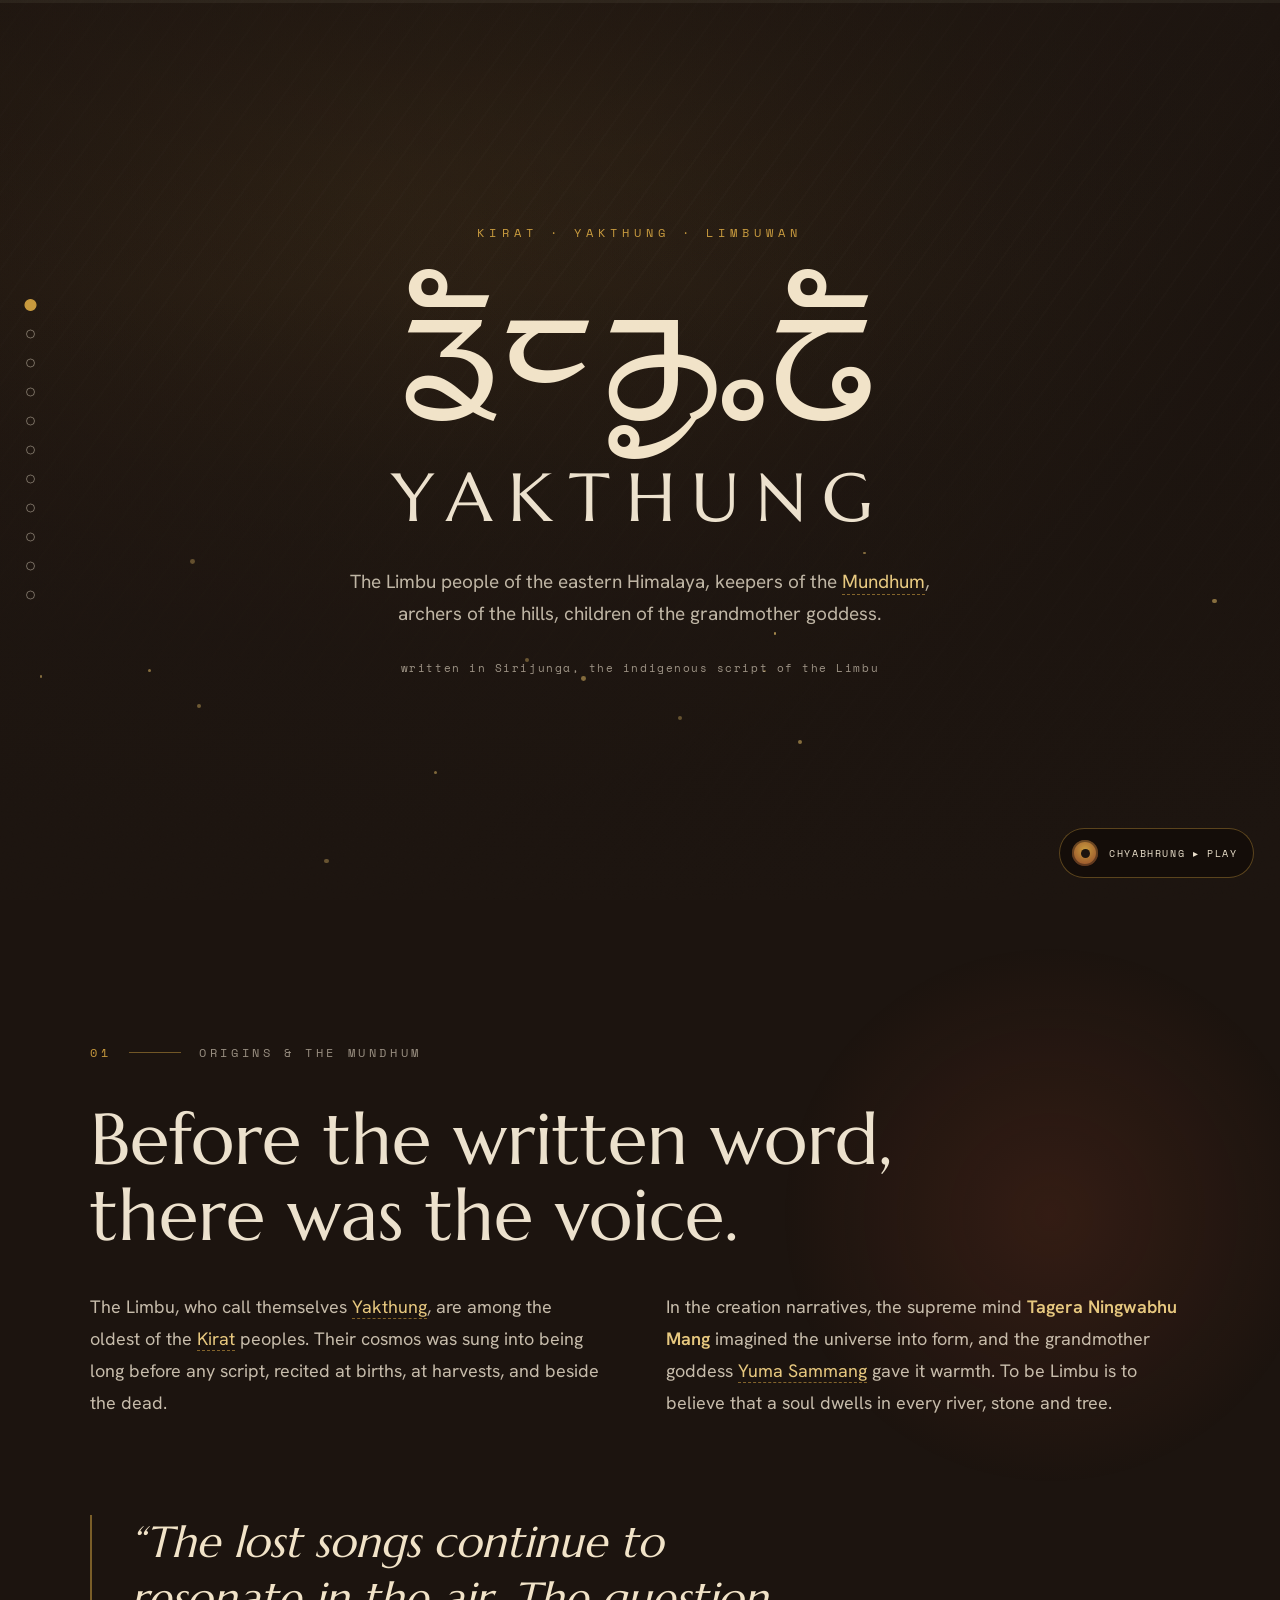
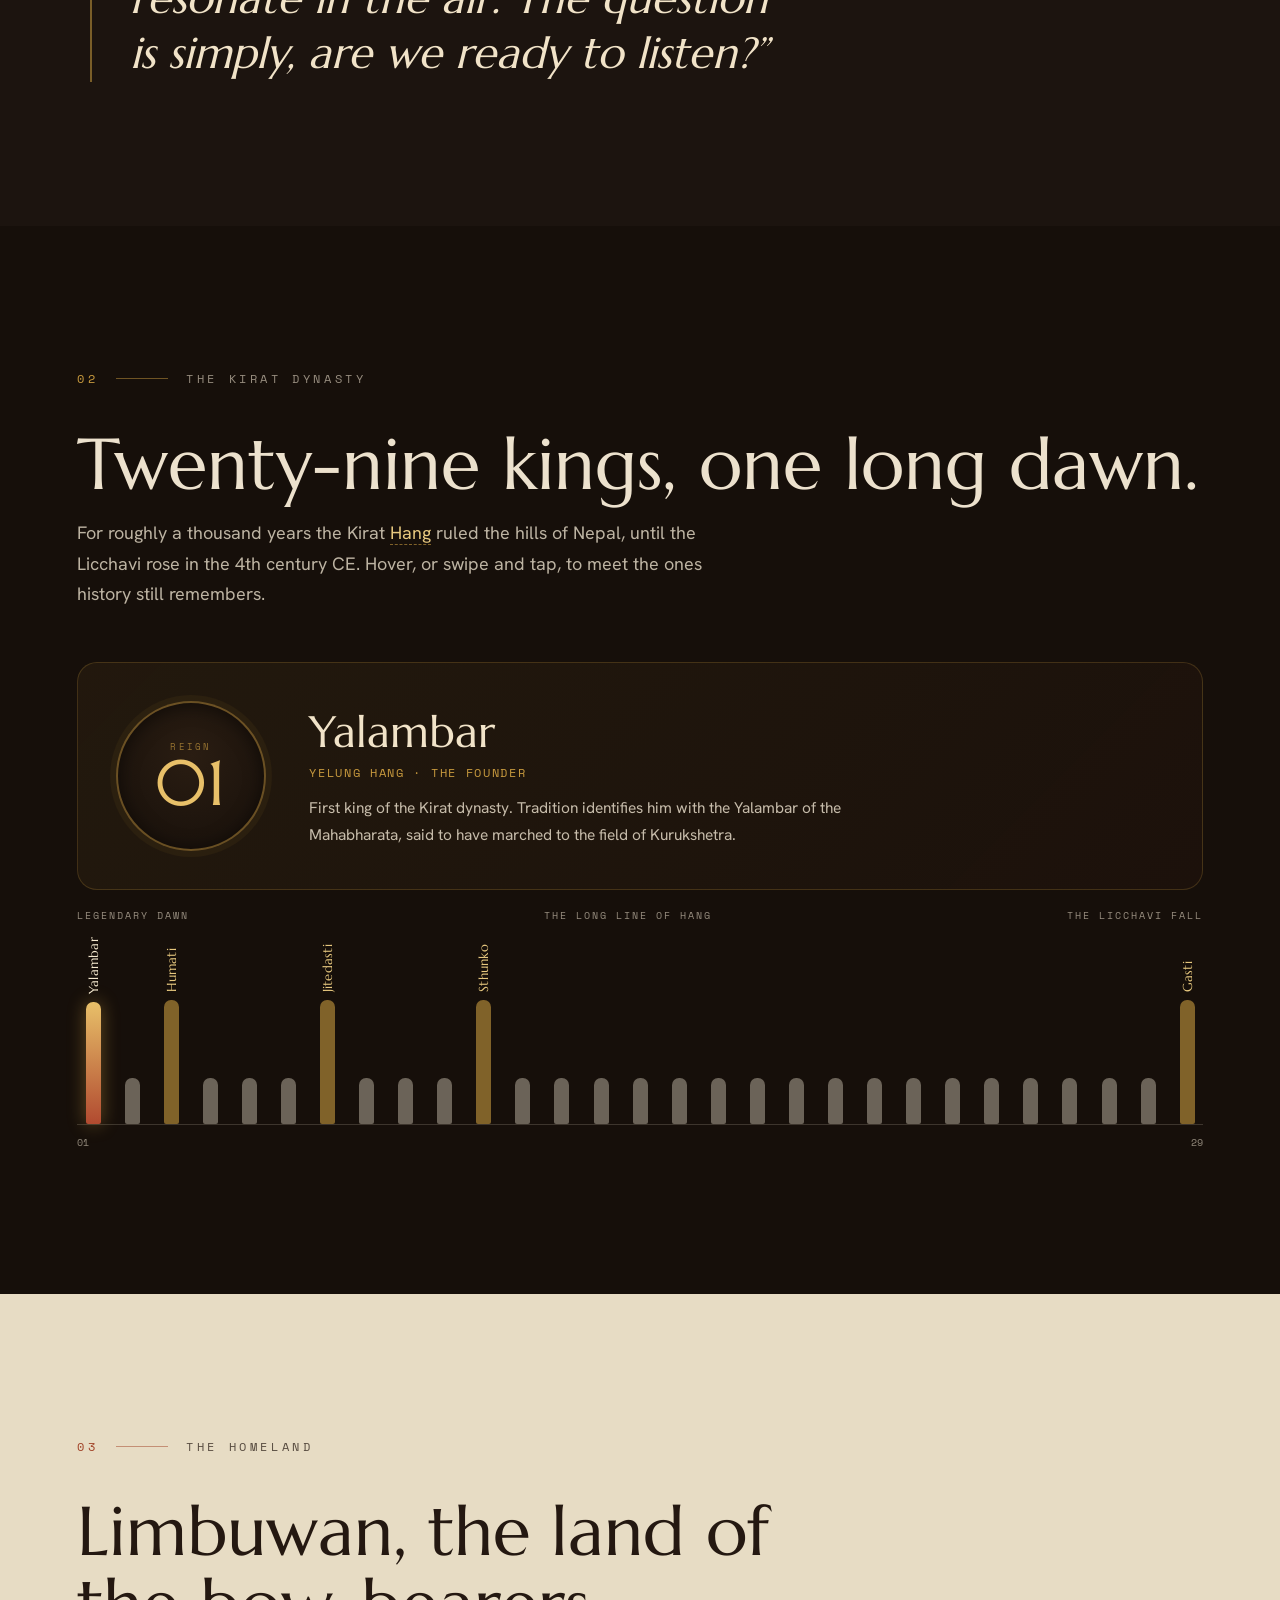
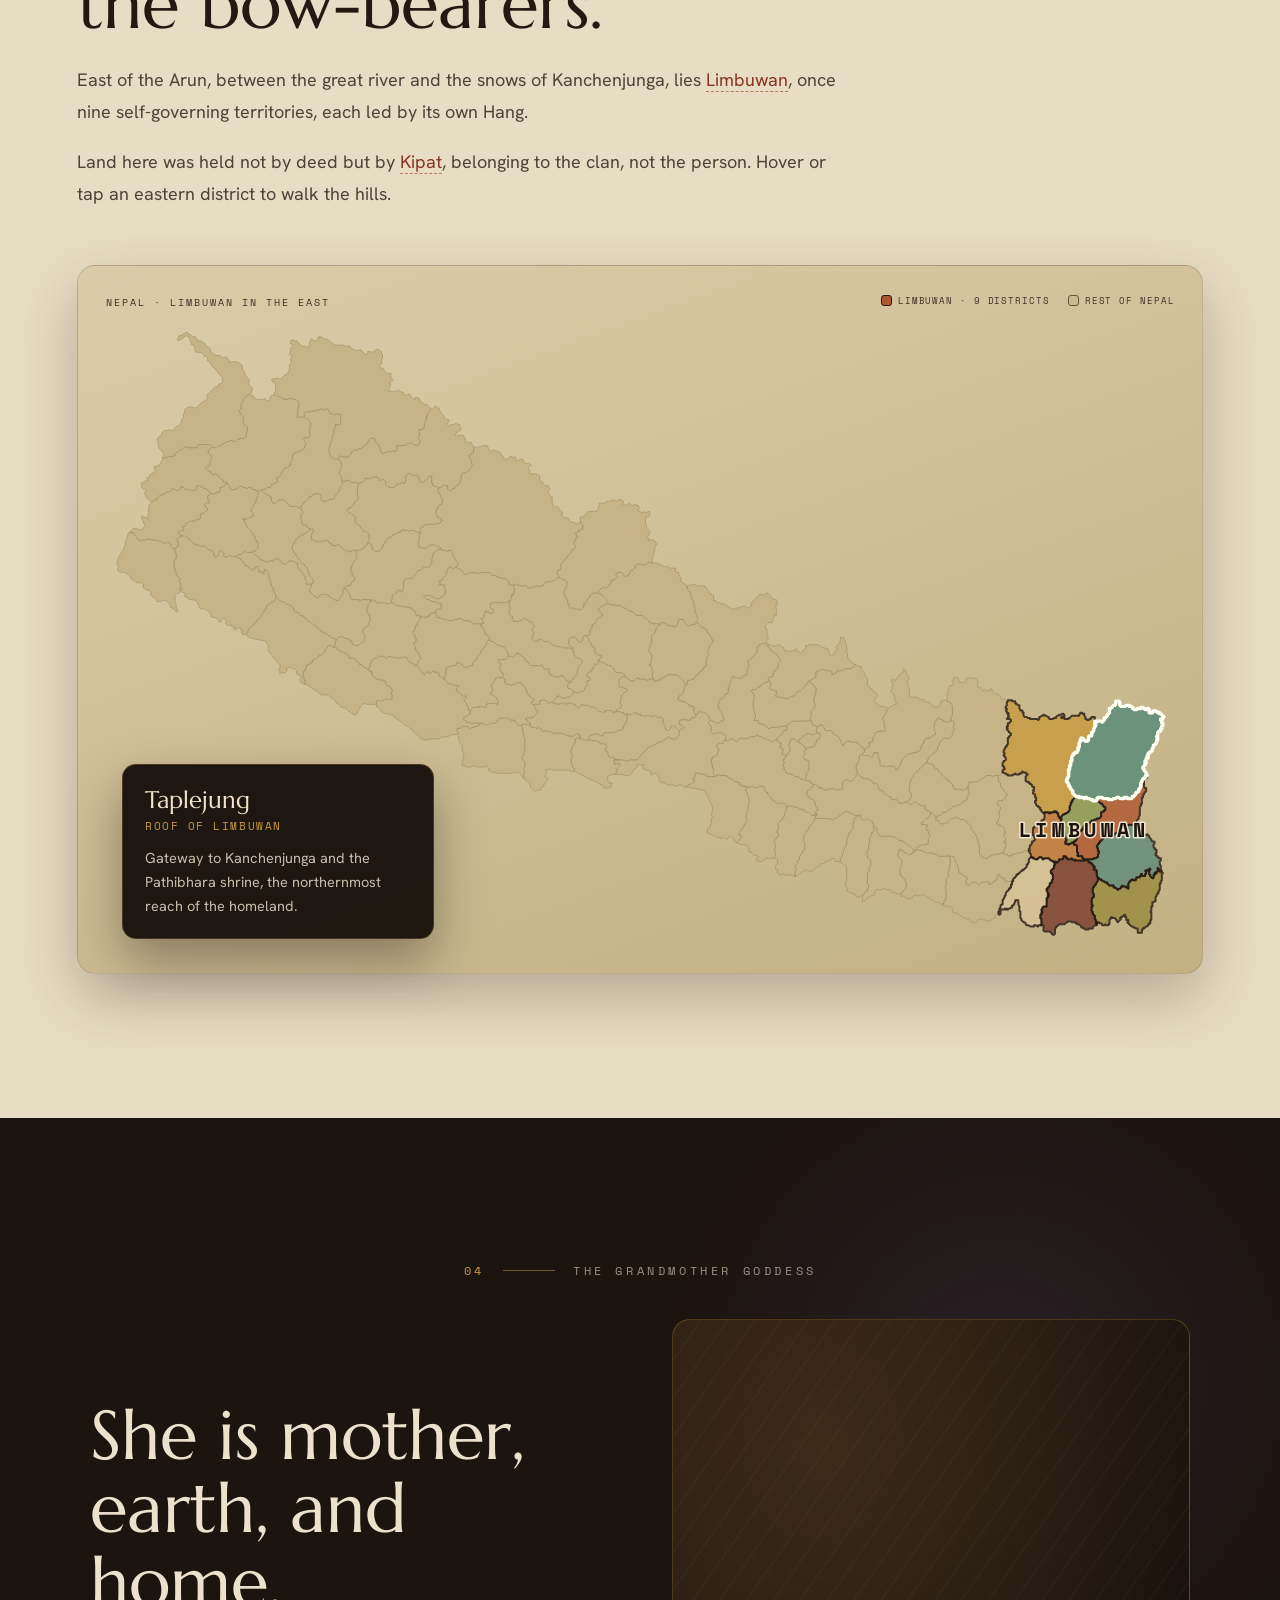
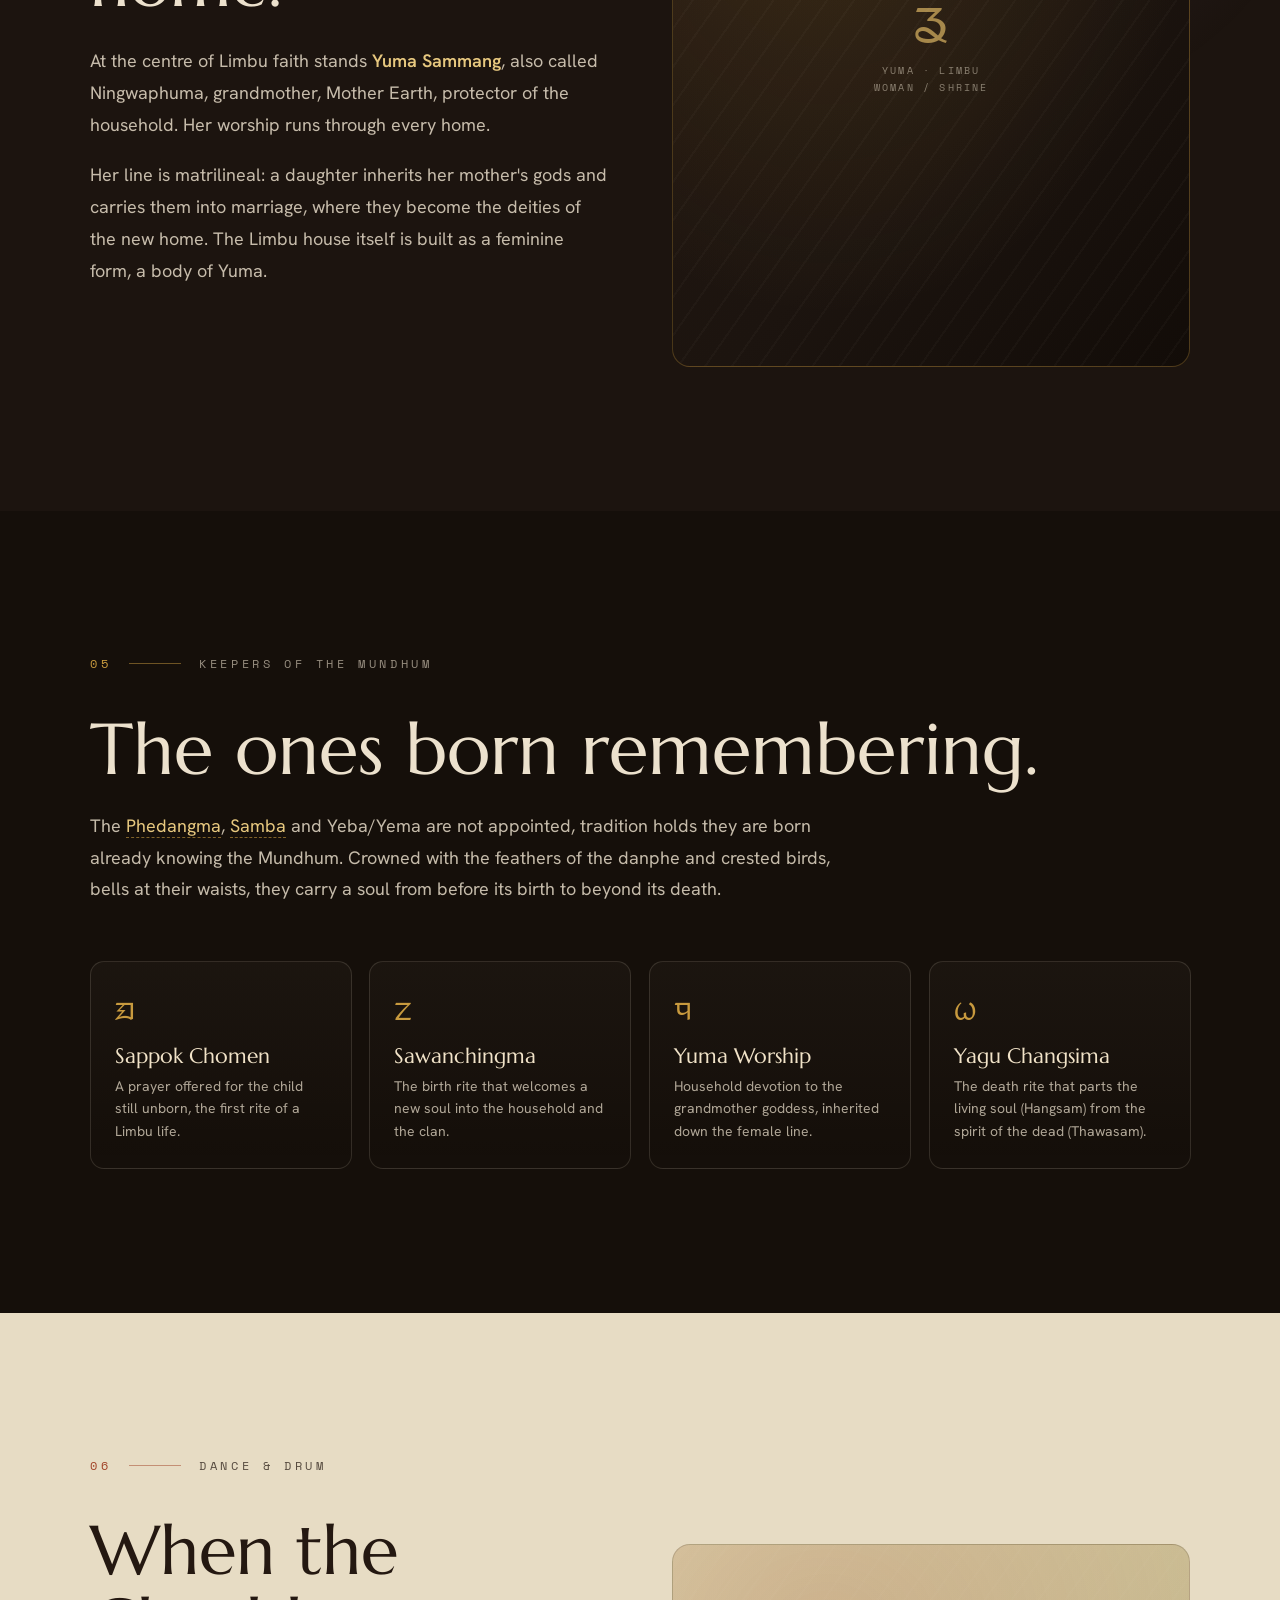
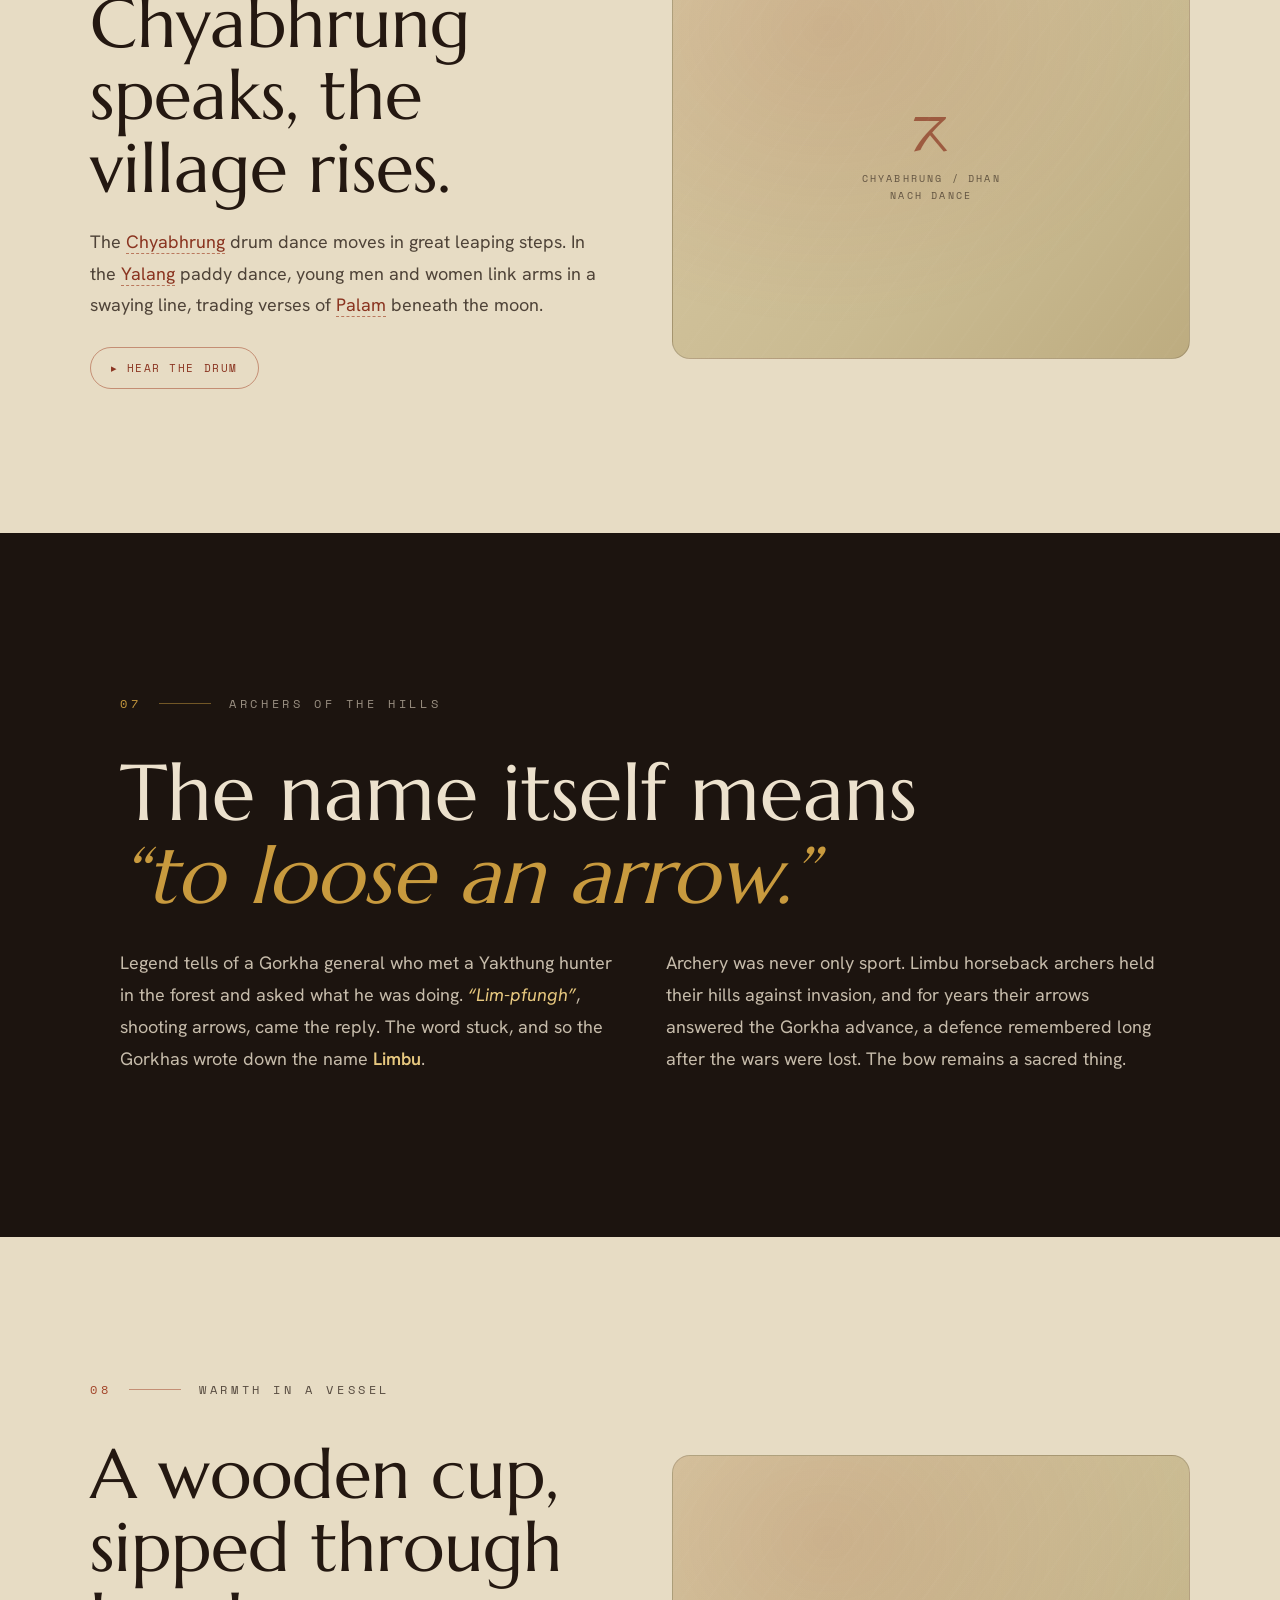
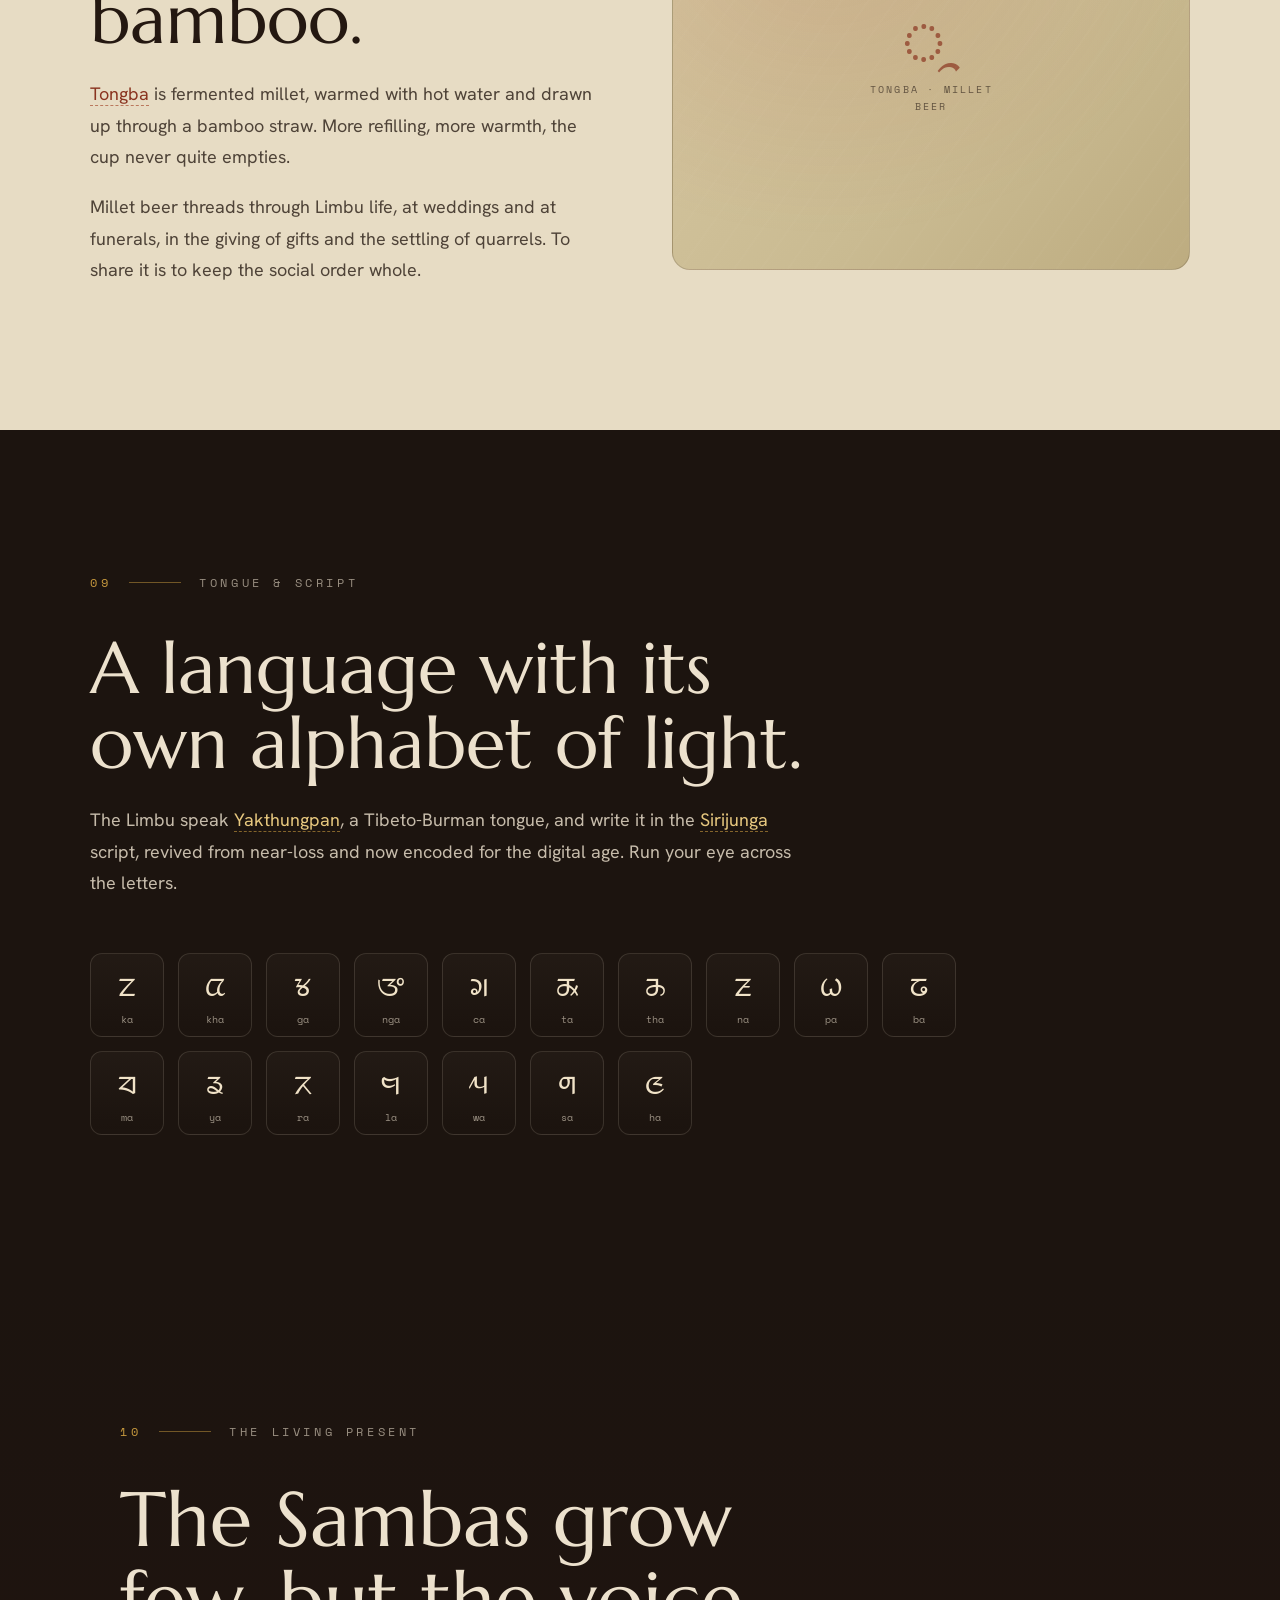
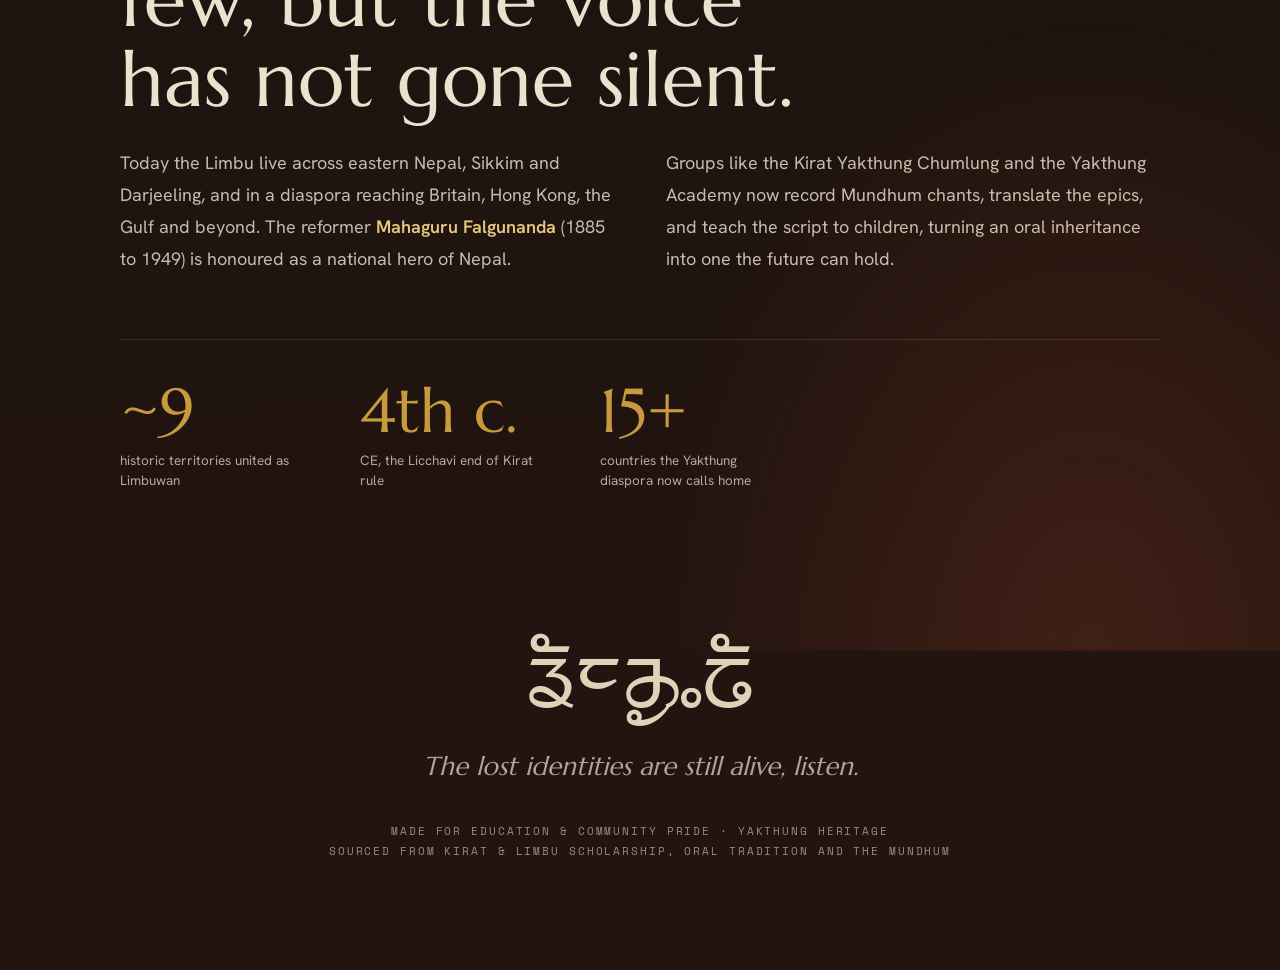
==== commit 1cf596fb: "Consolidate repeated inline styles into CSS classes; add share image Maintainability cleanup of the " ====
--- a/index.html
+++ b/index.html
@@ -9,6 +9,14 @@
 <meta property="og:title" content="Yakthung · Limbu Heritage">
 <meta property="og:description" content="An interactive journey through Limbu (Yakthung) history, faith and living culture.">
 <meta property="og:type" content="website">
+<meta property="og:image" content="images/og-cover.png">
+<meta property="og:image:width" content="1200">
+<meta property="og:image:height" content="630">
+<meta property="og:image:alt" content="YAKTHUNG — Limbu Heritage">
+<meta name="twitter:card" content="summary_large_image">
+<meta name="twitter:title" content="Yakthung · Limbu Heritage">
+<meta name="twitter:description" content="An interactive journey through Limbu (Yakthung) history, faith and living culture.">
+<meta name="twitter:image" content="images/og-cover.png">
 <link rel="preconnect" href="https://fonts.googleapis.com">
 <link rel="preconnect" href="https://fonts.gstatic.com" crossorigin>
 <link href="https://fonts.googleapis.com/css2?family=Marcellus&family=Hanken+Grotesk:wght@300;400;500;600;700&family=Space+Mono:wght@400;700&family=Noto+Sans+Limbu&display=swap" rel="stylesheet">
@@ -127,11 +135,11 @@
     </div>
     <div data-dust style="position:absolute;inset:0;z-index:1;pointer-events:none"></div>
     <div data-herofade style="position:relative;z-index:2;text-align:center;padding:0 26px;max-width:1040px">
-      <div data-reveal style="opacity:0;transform:translateY(20px);transition:all 1s cubic-bezier(.16,.85,.3,1);font-family:'Space Mono',monospace;font-size:12px;letter-spacing:.42em;text-transform:uppercase;color:#c89a3e;margin-bottom:30px">Kirat · Yakthung · Limbuwan</div>
+      <div class="reveal" data-reveal style="font-family:'Space Mono',monospace;font-size:12px;letter-spacing:.42em;text-transform:uppercase;color:#c89a3e;margin-bottom:30px">Kirat · Yakthung · Limbuwan</div>
       <div class="limbu" lang="lif" style="font-family:'Noto Sans Limbu',serif;font-size:clamp(64px,13.5vw,184px);line-height:.96;color:#f1e3c8;animation:scriptIn 1.9s cubic-bezier(.16,.85,.3,1) both,scriptGlow 7s ease-in-out 2s infinite">ᤕᤠᤰᤌᤢᤱᤒᤠ</div>
-      <h1 data-reveal data-reveal-delay="260" style="opacity:0;transform:translateY(22px);transition:all 1.1s cubic-bezier(.16,.85,.3,1);font-family:'Marcellus',serif;font-weight:400;font-size:clamp(30px,5.4vw,68px);letter-spacing:.24em;margin:18px 0 0;color:#ece1cd">YAKTHUNG</h1>
-      <p data-reveal data-reveal-delay="420" style="opacity:0;transform:translateY(22px);transition:all 1.1s cubic-bezier(.16,.85,.3,1);max-width:620px;margin:26px auto 0;font-size:clamp(15px,1.7vw,19px);line-height:1.7;color:rgba(236,225,205,.78);text-wrap:pretty">The Limbu people of the eastern Himalaya, keepers of the <span data-term="Mundhum" data-def="The vast oral scripture of the Limbu. Its name means “the power of great strength.” It holds creation, genealogy, ritual and law, carried entirely by voice." role="button" tabindex="0" style="border-bottom:1px dashed rgba(200,154,62,.6);cursor:help;color:#e7c87f">Mundhum</span>, archers of the hills, children of the grandmother goddess.</p>
-      <div data-reveal data-reveal-delay="560" style="opacity:0;transition:all 1.1s ease;font-family:'Space Mono',monospace;font-size:11px;letter-spacing:.14em;color:rgba(236,225,205,.62);margin-top:30px">written in Sirijunga, the indigenous script of the Limbu</div>
+      <h1 class="reveal" data-reveal data-reveal-delay="260" style="font-family:'Marcellus',serif;font-weight:400;font-size:clamp(30px,5.4vw,68px);letter-spacing:.24em;margin:18px 0 0;color:#ece1cd">YAKTHUNG</h1>
+      <p class="reveal" data-reveal data-reveal-delay="420" style="max-width:620px;margin:26px auto 0;font-size:clamp(15px,1.7vw,19px);line-height:1.7;color:rgba(236,225,205,.78);text-wrap:pretty">The Limbu people of the eastern Himalaya, keepers of the <span data-term="Mundhum" data-def="The vast oral scripture of the Limbu. Its name means “the power of great strength.” It holds creation, genealogy, ritual and law, carried entirely by voice." role="button" tabindex="0" style="border-bottom:1px dashed rgba(200,154,62,.6);cursor:help;color:#e7c87f">Mundhum</span>, archers of the hills, children of the grandmother goddess.</p>
+      <div class="reveal-fade" data-reveal data-reveal-delay="560" style="font-family:'Space Mono',monospace;font-size:11px;letter-spacing:.14em;color:rgba(236,225,205,.62);margin-top:30px">written in Sirijunga, the indigenous script of the Limbu</div>
     </div>
   </section>
 
@@ -139,17 +147,17 @@
   <section id="sec-origins" data-chapter data-screen-label="Origins" style="position:relative;padding:clamp(110px,16vh,200px) clamp(26px,7vw,150px)">
     <div data-parallax="0.05" aria-hidden="true" style="position:absolute;top:8%;right:-4%;width:min(46vw,560px);height:min(46vw,560px);border-radius:50%;background:radial-gradient(circle,rgba(177,74,48,.16),transparent 68%);pointer-events:none"></div>
     <div style="max-width:1140px;margin:0 auto">
-      <div data-reveal style="opacity:0;transform:translateY(28px);transition:all 1s cubic-bezier(.16,.85,.3,1);display:flex;align-items:center;gap:18px;margin-bottom:44px">
-        <span style="font-family:'Space Mono',monospace;font-size:12px;letter-spacing:.3em;color:#c89a3e">01</span>
-        <span style="width:52px;height:1px;background:rgba(200,154,62,.5)"></span>
-        <span style="font-family:'Space Mono',monospace;font-size:12px;letter-spacing:.3em;text-transform:uppercase;color:rgba(236,225,205,.6)">Origins &amp; the Mundhum</span>
-      </div>
-      <h2 data-reveal data-reveal-delay="120" style="opacity:0;transform:translateY(30px);transition:all 1.05s cubic-bezier(.16,.85,.3,1);font-family:'Marcellus',serif;font-weight:400;font-size:clamp(34px,5.6vw,76px);line-height:1.06;margin:0 0 38px;max-width:16ch;text-wrap:balance">Before the written word, there was the voice.</h2>
+      <div class="reveal section-tag" data-reveal>
+        <span class="section-tag__num">01</span>
+        <span class="section-tag__rule"></span>
+        <span class="section-tag__label">Origins &amp; the Mundhum</span>
+      </div>
+      <h2 class="reveal" data-reveal data-reveal-delay="120" style="font-family:'Marcellus',serif;font-weight:400;font-size:clamp(34px,5.6vw,76px);line-height:1.06;margin:0 0 38px;max-width:16ch;text-wrap:balance">Before the written word, there was the voice.</h2>
       <div style="display:grid;grid-template-columns:repeat(auto-fit,minmax(290px,1fr));gap:clamp(28px,4vw,60px);align-items:start">
-        <p data-reveal data-reveal-delay="200" style="opacity:0;transform:translateY(26px);transition:all 1.05s cubic-bezier(.16,.85,.3,1);font-size:clamp(15px,1.6vw,18px);line-height:1.78;color:rgba(236,225,205,.82);margin:0;text-wrap:pretty">The Limbu, who call themselves <span data-term="Yakthung" data-def="The Limbu endonym. In their own language it reads as “heroes of the hills”, yak (hills) and thung (mighty ones)." role="button" tabindex="0" style="border-bottom:1px dashed rgba(200,154,62,.6);cursor:help;color:#e7c87f">Yakthung</span>, are among the oldest of the <span data-term="Kirat" data-def="An ancient Himalayan civilisation and ethnic identity. The Limbu, along with the Rai and others, descend from the Kirati peoples who once ruled the central hills of Nepal." role="button" tabindex="0" style="border-bottom:1px dashed rgba(200,154,62,.6);cursor:help;color:#e7c87f">Kirat</span> peoples. Their cosmos was sung into being long before any script, recited at births, at harvests, and beside the dead.</p>
-        <p data-reveal data-reveal-delay="300" style="opacity:0;transform:translateY(26px);transition:all 1.05s cubic-bezier(.16,.85,.3,1);font-size:clamp(15px,1.6vw,18px);line-height:1.78;color:rgba(236,225,205,.82);margin:0;text-wrap:pretty">In the creation narratives, the supreme mind <strong style="color:#e7c87f;font-weight:600">Tagera Ningwabhu Mang</strong> imagined the universe into form, and the grandmother goddess <span data-term="Yuma Sammang" data-def="“Mother Earth” or “Grandmother”, the central deity of the Limbu, source of fertility, protection and the household itself." role="button" tabindex="0" style="border-bottom:1px dashed rgba(200,154,62,.6);cursor:help;color:#e7c87f">Yuma Sammang</span> gave it warmth. To be Limbu is to believe that a soul dwells in every river, stone and tree.</p>
-      </div>
-      <blockquote data-reveal data-reveal-delay="200" style="opacity:0;transform:translateY(30px);transition:all 1.1s cubic-bezier(.16,.85,.3,1);margin:clamp(56px,8vw,96px) 0 0;padding-left:clamp(20px,3vw,40px);border-left:2px solid rgba(200,154,62,.55);max-width:900px">
+        <p class="reveal" data-reveal data-reveal-delay="200" style="font-size:clamp(15px,1.6vw,18px);line-height:1.78;color:rgba(236,225,205,.82);margin:0;text-wrap:pretty">The Limbu, who call themselves <span data-term="Yakthung" data-def="The Limbu endonym. In their own language it reads as “heroes of the hills”, yak (hills) and thung (mighty ones)." role="button" tabindex="0" style="border-bottom:1px dashed rgba(200,154,62,.6);cursor:help;color:#e7c87f">Yakthung</span>, are among the oldest of the <span data-term="Kirat" data-def="An ancient Himalayan civilisation and ethnic identity. The Limbu, along with the Rai and others, descend from the Kirati peoples who once ruled the central hills of Nepal." role="button" tabindex="0" style="border-bottom:1px dashed rgba(200,154,62,.6);cursor:help;color:#e7c87f">Kirat</span> peoples. Their cosmos was sung into being long before any script, recited at births, at harvests, and beside the dead.</p>
+        <p class="reveal" data-reveal data-reveal-delay="300" style="font-size:clamp(15px,1.6vw,18px);line-height:1.78;color:rgba(236,225,205,.82);margin:0;text-wrap:pretty">In the creation narratives, the supreme mind <strong style="color:#e7c87f;font-weight:600">Tagera Ningwabhu Mang</strong> imagined the universe into form, and the grandmother goddess <span data-term="Yuma Sammang" data-def="“Mother Earth” or “Grandmother”, the central deity of the Limbu, source of fertility, protection and the household itself." role="button" tabindex="0" style="border-bottom:1px dashed rgba(200,154,62,.6);cursor:help;color:#e7c87f">Yuma Sammang</span> gave it warmth. To be Limbu is to believe that a soul dwells in every river, stone and tree.</p>
+      </div>
+      <blockquote class="reveal" data-reveal data-reveal-delay="200" style="margin:clamp(56px,8vw,96px) 0 0;padding-left:clamp(20px,3vw,40px);border-left:2px solid rgba(200,154,62,.55);max-width:900px">
         <p style="font-family:'Marcellus',serif;font-size:clamp(24px,3.4vw,44px);line-height:1.28;color:#f1e3c8;margin:0;font-style:italic;text-wrap:balance">“The lost songs continue to resonate in the air. The question is simply, are we ready to listen?”</p>
       </blockquote>
     </div>
@@ -158,13 +166,13 @@
   <!-- ============ 02 THE 29 HANG (kings timeline) ============ -->
   <section id="sec-kings" data-chapter data-screen-label="The 29 Hang" style="position:relative;padding:clamp(110px,16vh,190px) clamp(26px,6vw,110px);background:#160f0a">
     <div style="max-width:1240px;margin:0 auto">
-      <div data-reveal style="opacity:0;transform:translateY(28px);transition:all 1s cubic-bezier(.16,.85,.3,1);display:flex;align-items:center;gap:18px;margin-bottom:36px">
-        <span style="font-family:'Space Mono',monospace;font-size:12px;letter-spacing:.3em;color:#c89a3e">02</span>
-        <span style="width:52px;height:1px;background:rgba(200,154,62,.5)"></span>
-        <span style="font-family:'Space Mono',monospace;font-size:12px;letter-spacing:.3em;text-transform:uppercase;color:rgba(236,225,205,.6)">The Kirat dynasty</span>
-      </div>
-      <h2 data-reveal data-reveal-delay="120" style="opacity:0;transform:translateY(30px);transition:all 1.05s cubic-bezier(.16,.85,.3,1);font-family:'Marcellus',serif;font-weight:400;font-size:clamp(34px,5.6vw,76px);line-height:1.05;margin:0 0 16px">Twenty-nine kings, one long dawn.</h2>
-      <p data-reveal data-reveal-delay="200" style="opacity:0;transform:translateY(24px);transition:all 1s cubic-bezier(.16,.85,.3,1);max-width:680px;font-size:clamp(15px,1.6vw,18px);line-height:1.7;color:rgba(236,225,205,.78);margin:0 0 52px">For roughly a thousand years the Kirat <span data-term="Hang" data-def="“King” in the Limbu language. Each Hang ruled a clan-based hill polity within the wider Kirat realm." role="button" tabindex="0" style="border-bottom:1px dashed rgba(200,154,62,.6);cursor:help;color:#e7c87f">Hang</span> ruled the hills of Nepal, until the Licchavi rose in the 4th century CE. Hover, or swipe and tap, to meet the ones history still remembers.</p>
+      <div class="reveal section-tag" data-reveal>
+        <span class="section-tag__num">02</span>
+        <span class="section-tag__rule"></span>
+        <span class="section-tag__label">The Kirat dynasty</span>
+      </div>
+      <h2 class="reveal" data-reveal data-reveal-delay="120" style="font-family:'Marcellus',serif;font-weight:400;font-size:clamp(34px,5.6vw,76px);line-height:1.05;margin:0 0 16px">Twenty-nine kings, one long dawn.</h2>
+      <p class="reveal" data-reveal data-reveal-delay="200" style="max-width:680px;font-size:clamp(15px,1.6vw,18px);line-height:1.7;color:rgba(236,225,205,.78);margin:0 0 52px">For roughly a thousand years the Kirat <span data-term="Hang" data-def="“King” in the Limbu language. Each Hang ruled a clan-based hill polity within the wider Kirat realm." role="button" tabindex="0" style="border-bottom:1px dashed rgba(200,154,62,.6);cursor:help;color:#e7c87f">Hang</span> ruled the hills of Nepal, until the Licchavi rose in the 4th century CE. Hover, or swipe and tap, to meet the ones history still remembers.</p>
 
       <!-- detail card -->
       <div id="king-detail" style="display:flex;gap:clamp(22px,3.4vw,46px);align-items:center;flex-wrap:wrap;min-height:196px;margin:0 0 18px;padding:clamp(22px,3vw,38px);border:1px solid rgba(200,154,62,.22);border-radius:20px;background:linear-gradient(135deg,rgba(200,154,62,.07),rgba(177,74,48,.04))">
@@ -180,7 +188,7 @@
       </div>
 
       <!-- era timeline -->
-      <div data-reveal data-reveal-delay="160" style="opacity:0;transition:all 1s ease">
+      <div class="reveal-fade" data-reveal data-reveal-delay="160">
         <div style="display:flex;justify-content:space-between;font-family:'Space Mono',monospace;font-size:10px;letter-spacing:.2em;text-transform:uppercase;color:rgba(236,225,205,.6);margin-bottom:14px">
           <span>Legendary dawn</span><span style="text-align:center">The long line of Hang</span><span style="text-align:right">The Licchavi fall</span>
         </div>
@@ -197,17 +205,17 @@
   <!-- ============ 03 LIMBUWAN MAP (cream) ============ -->
   <section id="sec-map" data-chapter data-screen-label="Limbuwan" style="position:relative;padding:clamp(110px,16vh,190px) clamp(26px,6vw,110px);background:#e7dcc4;color:#241811">
     <div style="max-width:1240px;margin:0 auto">
-      <div data-reveal style="opacity:0;transform:translateY(28px);transition:all 1s cubic-bezier(.16,.85,.3,1);display:flex;align-items:center;gap:18px;margin-bottom:36px">
-        <span style="font-family:'Space Mono',monospace;font-size:12px;letter-spacing:.3em;color:#a14227">03</span>
-        <span style="width:52px;height:1px;background:rgba(161,66,39,.5)"></span>
-        <span style="font-family:'Space Mono',monospace;font-size:12px;letter-spacing:.3em;text-transform:uppercase;color:rgba(36,24,17,.74)">The homeland</span>
+      <div class="reveal section-tag section-tag--cream" data-reveal>
+        <span class="section-tag__num">03</span>
+        <span class="section-tag__rule"></span>
+        <span class="section-tag__label">The homeland</span>
       </div>
       <div style="max-width:760px;margin:0 0 clamp(34px,5vw,56px)">
-        <h2 data-reveal data-reveal-delay="120" style="opacity:0;transform:translateY(30px);transition:all 1.05s cubic-bezier(.16,.85,.3,1);font-family:'Marcellus',serif;font-weight:400;font-size:clamp(34px,5.4vw,72px);line-height:1.05;margin:0 0 24px">Limbuwan, the land of the bow-bearers.</h2>
-        <p data-reveal data-reveal-delay="200" style="opacity:0;transform:translateY(24px);transition:all 1s cubic-bezier(.16,.85,.3,1);font-size:clamp(15px,1.6vw,18px);line-height:1.76;color:rgba(36,24,17,.78);text-wrap:pretty;margin:0 0 18px">East of the Arun, between the great river and the snows of Kanchenjunga, lies <span data-term="Limbuwan" data-def="“The land of the Limbu.” The historic homeland of nine self-governing Limbu territories across what is now eastern Nepal, Sikkim and beyond." role="button" tabindex="0" style="border-bottom:1px dashed rgba(161,66,39,.65);cursor:help;color:#8a3420">Limbuwan</span>, once nine self-governing territories, each led by its own Hang.</p>
-        <p data-reveal data-reveal-delay="280" style="opacity:0;transform:translateY(24px);transition:all 1s cubic-bezier(.16,.85,.3,1);font-size:clamp(15px,1.6vw,18px);line-height:1.76;color:rgba(36,24,17,.78);text-wrap:pretty;margin:0">Land here was held not by deed but by <span data-term="Kipat" data-def="A communal land-tenure system unique to the Kirat. Land belonged to the clan and the community, not the individual, a cornerstone of Limbu self-rule." role="button" tabindex="0" style="border-bottom:1px dashed rgba(161,66,39,.65);cursor:help;color:#8a3420">Kipat</span>, belonging to the clan, not the person. Hover or tap an eastern district to walk the hills.</p>
-      </div>
-      <div data-reveal data-reveal-delay="160" style="opacity:0;transform:translateY(30px);transition:all 1.1s cubic-bezier(.16,.85,.3,1);position:relative">
+        <h2 class="reveal" data-reveal data-reveal-delay="120" style="font-family:'Marcellus',serif;font-weight:400;font-size:clamp(34px,5.4vw,72px);line-height:1.05;margin:0 0 24px">Limbuwan, the land of the bow-bearers.</h2>
+        <p class="reveal" data-reveal data-reveal-delay="200" style="font-size:clamp(15px,1.6vw,18px);line-height:1.76;color:rgba(36,24,17,.78);text-wrap:pretty;margin:0 0 18px">East of the Arun, between the great river and the snows of Kanchenjunga, lies <span data-term="Limbuwan" data-def="“The land of the Limbu.” The historic homeland of nine self-governing Limbu territories across what is now eastern Nepal, Sikkim and beyond." role="button" tabindex="0" style="border-bottom:1px dashed rgba(161,66,39,.65);cursor:help;color:#8a3420">Limbuwan</span>, once nine self-governing territories, each led by its own Hang.</p>
+        <p class="reveal" data-reveal data-reveal-delay="280" style="font-size:clamp(15px,1.6vw,18px);line-height:1.76;color:rgba(36,24,17,.78);text-wrap:pretty;margin:0">Land here was held not by deed but by <span data-term="Kipat" data-def="A communal land-tenure system unique to the Kirat. Land belonged to the clan and the community, not the individual, a cornerstone of Limbu self-rule." role="button" tabindex="0" style="border-bottom:1px dashed rgba(161,66,39,.65);cursor:help;color:#8a3420">Kipat</span>, belonging to the clan, not the person. Hover or tap an eastern district to walk the hills.</p>
+      </div>
+      <div class="reveal" data-reveal data-reveal-delay="160" style="position:relative">
         <div style="position:relative;width:100%;border-radius:18px;background:linear-gradient(160deg,#dacca8,#c3b184);box-shadow:0 24px 60px rgba(60,40,22,.28);border:1px solid rgba(36,24,17,.14);padding:clamp(18px,2.4vw,28px)">
           <div style="display:flex;justify-content:space-between;align-items:baseline;margin-bottom:12px;flex-wrap:wrap;gap:10px">
             <div style="font-family:'Space Mono',monospace;font-size:10px;letter-spacing:.2em;text-transform:uppercase;color:rgba(36,24,17,.85)">Nepal · Limbuwan in the east</div>
@@ -235,21 +243,21 @@
   <section id="sec-yuma" data-chapter data-screen-label="Yuma Sammang" style="position:relative;padding:clamp(110px,16vh,200px) clamp(26px,7vw,150px);overflow:hidden">
     <div data-parallax="0.06" aria-hidden="true" style="position:absolute;left:50%;top:14%;transform:translateX(-50%);width:min(64vw,720px);height:min(64vw,720px);border-radius:50%;background:radial-gradient(circle,rgba(90,76,120,.22),transparent 66%);pointer-events:none"></div>
     <div style="max-width:1140px;margin:0 auto;position:relative">
-      <div data-reveal style="opacity:0;transform:translateY(28px);transition:all 1s cubic-bezier(.16,.85,.3,1);display:flex;align-items:center;gap:18px;margin-bottom:40px;justify-content:center">
-        <span style="font-family:'Space Mono',monospace;font-size:12px;letter-spacing:.3em;color:#c89a3e">04</span>
-        <span style="width:52px;height:1px;background:rgba(200,154,62,.5)"></span>
-        <span style="font-family:'Space Mono',monospace;font-size:12px;letter-spacing:.3em;text-transform:uppercase;color:rgba(236,225,205,.6)">The grandmother goddess</span>
+      <div class="reveal section-tag section-tag--center" data-reveal>
+        <span class="section-tag__num">04</span>
+        <span class="section-tag__rule"></span>
+        <span class="section-tag__label">The grandmother goddess</span>
       </div>
       <div style="display:grid;grid-template-columns:repeat(auto-fit,minmax(260px,1fr));gap:clamp(34px,5vw,72px);align-items:center">
-        <div data-reveal data-reveal-delay="140" style="opacity:0;transform:translateY(30px);transition:all 1.1s cubic-bezier(.16,.85,.3,1);order:2">
+        <div class="reveal" data-reveal data-reveal-delay="140" style="order:2">
           <figure class="img-slot" data-img-slot="yuma" style="display:block;width:100%;aspect-ratio:4/5;border:1px solid rgba(200,154,62,.3);border-radius:18px">
             <div class="img-slot__inner"><span class="img-slot__glyph">ᤕ</span><span class="img-slot__label">Yuma · Limbu woman / shrine</span></div>
           </figure>
         </div>
         <div style="order:1">
-          <h2 data-reveal data-reveal-delay="120" style="opacity:0;transform:translateY(30px);transition:all 1.05s cubic-bezier(.16,.85,.3,1);font-family:'Marcellus',serif;font-weight:400;font-size:clamp(34px,5.4vw,72px);line-height:1.06;margin:0 0 26px">She is mother, earth, and home.</h2>
-          <p data-reveal data-reveal-delay="200" style="opacity:0;transform:translateY(24px);transition:all 1s cubic-bezier(.16,.85,.3,1);font-size:clamp(15px,1.6vw,18px);line-height:1.78;color:rgba(236,225,205,.82);margin:0 0 18px;text-wrap:pretty">At the centre of Limbu faith stands <strong style="color:#e7c87f;font-weight:600">Yuma Sammang</strong>, also called Ningwaphuma, grandmother, Mother Earth, protector of the household. Her worship runs through every home.</p>
-          <p data-reveal data-reveal-delay="280" style="opacity:0;transform:translateY(24px);transition:all 1s cubic-bezier(.16,.85,.3,1);font-size:clamp(15px,1.6vw,18px);line-height:1.78;color:rgba(236,225,205,.82);margin:0;text-wrap:pretty">Her line is matrilineal: a daughter inherits her mother's gods and carries them into marriage, where they become the deities of the new home. The Limbu house itself is built as a feminine form, a body of Yuma.</p>
+          <h2 class="reveal" data-reveal data-reveal-delay="120" style="font-family:'Marcellus',serif;font-weight:400;font-size:clamp(34px,5.4vw,72px);line-height:1.06;margin:0 0 26px">She is mother, earth, and home.</h2>
+          <p class="reveal" data-reveal data-reveal-delay="200" style="font-size:clamp(15px,1.6vw,18px);line-height:1.78;color:rgba(236,225,205,.82);margin:0 0 18px;text-wrap:pretty">At the centre of Limbu faith stands <strong style="color:#e7c87f;font-weight:600">Yuma Sammang</strong>, also called Ningwaphuma, grandmother, Mother Earth, protector of the household. Her worship runs through every home.</p>
+          <p class="reveal" data-reveal data-reveal-delay="280" style="font-size:clamp(15px,1.6vw,18px);line-height:1.78;color:rgba(236,225,205,.82);margin:0;text-wrap:pretty">Her line is matrilineal: a daughter inherits her mother's gods and carries them into marriage, where they become the deities of the new home. The Limbu house itself is built as a feminine form, a body of Yuma.</p>
         </div>
       </div>
     </div>
@@ -258,30 +266,30 @@
   <!-- ============ 05 PHEDANGMA / SAMBA ============ -->
   <section id="sec-shaman" data-chapter data-screen-label="Phedangma" style="position:relative;padding:clamp(110px,16vh,190px) clamp(26px,7vw,150px);background:#150f0a">
     <div style="max-width:1140px;margin:0 auto">
-      <div data-reveal style="opacity:0;transform:translateY(28px);transition:all 1s cubic-bezier(.16,.85,.3,1);display:flex;align-items:center;gap:18px;margin-bottom:40px">
-        <span style="font-family:'Space Mono',monospace;font-size:12px;letter-spacing:.3em;color:#c89a3e">05</span>
-        <span style="width:52px;height:1px;background:rgba(200,154,62,.5)"></span>
-        <span style="font-family:'Space Mono',monospace;font-size:12px;letter-spacing:.3em;text-transform:uppercase;color:rgba(236,225,205,.6)">Keepers of the Mundhum</span>
-      </div>
-      <h2 data-reveal data-reveal-delay="120" style="opacity:0;transform:translateY(30px);transition:all 1.05s cubic-bezier(.16,.85,.3,1);font-family:'Marcellus',serif;font-weight:400;font-size:clamp(34px,5.6vw,76px);line-height:1.05;margin:0 0 22px;max-width:18ch;text-wrap:balance">The ones born remembering.</h2>
-      <p data-reveal data-reveal-delay="200" style="opacity:0;transform:translateY(24px);transition:all 1s cubic-bezier(.16,.85,.3,1);max-width:740px;font-size:clamp(15px,1.6vw,18px);line-height:1.76;color:rgba(236,225,205,.82);margin:0 0 56px;text-wrap:pretty">The <span data-term="Phedangma" data-def="A Limbu priest-shaman and custodian of the Mundhum. The Phedangma recites, sings and dramatises the oral scripture, and heals." role="button" tabindex="0" style="border-bottom:1px dashed rgba(200,154,62,.6);cursor:help;color:#e7c87f">Phedangma</span>, <span data-term="Samba" data-def="A ritual singer of the Limbu epics, said to be born with innate knowledge of the Mundhum. The Sambas are now few." role="button" tabindex="0" style="border-bottom:1px dashed rgba(200,154,62,.6);cursor:help;color:#e7c87f">Samba</span> and Yeba/Yema are not appointed, tradition holds they are born already knowing the Mundhum. Crowned with the feathers of the danphe and crested birds, bells at their waists, they carry a soul from before its birth to beyond its death.</p>
+      <div class="reveal section-tag" data-reveal>
+        <span class="section-tag__num">05</span>
+        <span class="section-tag__rule"></span>
+        <span class="section-tag__label">Keepers of the Mundhum</span>
+      </div>
+      <h2 class="reveal" data-reveal data-reveal-delay="120" style="font-family:'Marcellus',serif;font-weight:400;font-size:clamp(34px,5.6vw,76px);line-height:1.05;margin:0 0 22px;max-width:18ch;text-wrap:balance">The ones born remembering.</h2>
+      <p class="reveal" data-reveal data-reveal-delay="200" style="max-width:740px;font-size:clamp(15px,1.6vw,18px);line-height:1.76;color:rgba(236,225,205,.82);margin:0 0 56px;text-wrap:pretty">The <span data-term="Phedangma" data-def="A Limbu priest-shaman and custodian of the Mundhum. The Phedangma recites, sings and dramatises the oral scripture, and heals." role="button" tabindex="0" style="border-bottom:1px dashed rgba(200,154,62,.6);cursor:help;color:#e7c87f">Phedangma</span>, <span data-term="Samba" data-def="A ritual singer of the Limbu epics, said to be born with innate knowledge of the Mundhum. The Sambas are now few." role="button" tabindex="0" style="border-bottom:1px dashed rgba(200,154,62,.6);cursor:help;color:#e7c87f">Samba</span> and Yeba/Yema are not appointed, tradition holds they are born already knowing the Mundhum. Crowned with the feathers of the danphe and crested birds, bells at their waists, they carry a soul from before its birth to beyond its death.</p>
       <div style="display:grid;grid-template-columns:repeat(auto-fit,minmax(220px,1fr));gap:18px">
-        <div data-reveal data-reveal-delay="120" style="opacity:0;transform:translateY(28px);transition:all 1s cubic-bezier(.16,.85,.3,1);padding:26px 24px;border:1px solid rgba(236,225,205,.14);border-radius:14px;background:linear-gradient(180deg,rgba(236,225,205,.03),transparent)">
+        <div class="reveal" data-reveal data-reveal-delay="120" style="padding:26px 24px;border:1px solid rgba(236,225,205,.14);border-radius:14px;background:linear-gradient(180deg,rgba(236,225,205,.03),transparent)">
           <div class="limbu" lang="lif" aria-hidden="true" style="font-family:'Noto Sans Limbu',serif;font-size:30px;color:#c89a3e;margin-bottom:14px">ᤀ</div>
           <div style="font-family:'Marcellus',serif;font-size:21px;color:#f1e3c8;margin-bottom:6px">Sappok Chomen</div>
           <div style="font-size:14px;line-height:1.6;color:rgba(236,225,205,.72)">A prayer offered for the child still unborn, the first rite of a Limbu life.</div>
         </div>
-        <div data-reveal data-reveal-delay="220" style="opacity:0;transform:translateY(28px);transition:all 1s cubic-bezier(.16,.85,.3,1);padding:26px 24px;border:1px solid rgba(236,225,205,.14);border-radius:14px;background:linear-gradient(180deg,rgba(236,225,205,.03),transparent)">
+        <div class="reveal" data-reveal data-reveal-delay="220" style="padding:26px 24px;border:1px solid rgba(236,225,205,.14);border-radius:14px;background:linear-gradient(180deg,rgba(236,225,205,.03),transparent)">
           <div class="limbu" lang="lif" aria-hidden="true" style="font-family:'Noto Sans Limbu',serif;font-size:30px;color:#c89a3e;margin-bottom:14px">ᤁ</div>
           <div style="font-family:'Marcellus',serif;font-size:21px;color:#f1e3c8;margin-bottom:6px">Sawanchingma</div>
           <div style="font-size:14px;line-height:1.6;color:rgba(236,225,205,.72)">The birth rite that welcomes a new soul into the household and the clan.</div>
         </div>
-        <div data-reveal data-reveal-delay="320" style="opacity:0;transform:translateY(28px);transition:all 1s cubic-bezier(.16,.85,.3,1);padding:26px 24px;border:1px solid rgba(236,225,205,.14);border-radius:14px;background:linear-gradient(180deg,rgba(236,225,205,.03),transparent)">
+        <div class="reveal" data-reveal data-reveal-delay="320" style="padding:26px 24px;border:1px solid rgba(236,225,205,.14);border-radius:14px;background:linear-gradient(180deg,rgba(236,225,205,.03),transparent)">
           <div class="limbu" lang="lif" aria-hidden="true" style="font-family:'Noto Sans Limbu',serif;font-size:30px;color:#c89a3e;margin-bottom:14px">ᤄ</div>
           <div style="font-family:'Marcellus',serif;font-size:21px;color:#f1e3c8;margin-bottom:6px">Yuma Worship</div>
           <div style="font-size:14px;line-height:1.6;color:rgba(236,225,205,.72)">Household devotion to the grandmother goddess, inherited down the female line.</div>
         </div>
-        <div data-reveal data-reveal-delay="420" style="opacity:0;transform:translateY(28px);transition:all 1s cubic-bezier(.16,.85,.3,1);padding:26px 24px;border:1px solid rgba(236,225,205,.14);border-radius:14px;background:linear-gradient(180deg,rgba(236,225,205,.03),transparent)">
+        <div class="reveal" data-reveal data-reveal-delay="420" style="padding:26px 24px;border:1px solid rgba(236,225,205,.14);border-radius:14px;background:linear-gradient(180deg,rgba(236,225,205,.03),transparent)">
           <div class="limbu" lang="lif" aria-hidden="true" style="font-family:'Noto Sans Limbu',serif;font-size:30px;color:#c89a3e;margin-bottom:14px">ᤐ</div>
           <div style="font-family:'Marcellus',serif;font-size:21px;color:#f1e3c8;margin-bottom:6px">Yagu Changsima</div>
           <div style="font-size:14px;line-height:1.6;color:rgba(236,225,205,.72)">The death rite that parts the living soul (Hangsam) from the spirit of the dead (Thawasam).</div>
@@ -293,18 +301,18 @@
   <!-- ============ 06 DANCE & DRUM (cream) ============ -->
   <section id="sec-dance" data-chapter data-screen-label="Dance & Drum" style="position:relative;padding:clamp(110px,16vh,190px) clamp(26px,7vw,150px);background:#e7dcc4;color:#241811;overflow:hidden">
     <div style="max-width:1180px;margin:0 auto">
-      <div data-reveal style="opacity:0;transform:translateY(28px);transition:all 1s cubic-bezier(.16,.85,.3,1);display:flex;align-items:center;gap:18px;margin-bottom:36px">
-        <span style="font-family:'Space Mono',monospace;font-size:12px;letter-spacing:.3em;color:#a14227">06</span>
-        <span style="width:52px;height:1px;background:rgba(161,66,39,.5)"></span>
-        <span style="font-family:'Space Mono',monospace;font-size:12px;letter-spacing:.3em;text-transform:uppercase;color:rgba(36,24,17,.74)">Dance &amp; drum</span>
+      <div class="reveal section-tag section-tag--cream" data-reveal>
+        <span class="section-tag__num">06</span>
+        <span class="section-tag__rule"></span>
+        <span class="section-tag__label">Dance &amp; drum</span>
       </div>
       <div style="display:grid;grid-template-columns:repeat(auto-fit,minmax(280px,1fr));gap:clamp(30px,5vw,68px);align-items:center">
         <div>
-          <h2 data-reveal data-reveal-delay="120" style="opacity:0;transform:translateY(30px);transition:all 1.05s cubic-bezier(.16,.85,.3,1);font-family:'Marcellus',serif;font-weight:400;font-size:clamp(34px,5.4vw,72px);line-height:1.05;margin:0 0 22px">When the Chyabhrung speaks, the village rises.</h2>
-          <p data-reveal data-reveal-delay="200" style="opacity:0;transform:translateY(24px);transition:all 1s cubic-bezier(.16,.85,.3,1);font-size:clamp(15px,1.6vw,18px);line-height:1.76;color:rgba(36,24,17,.78);margin:0 0 18px;text-wrap:pretty">The <span data-term="Chyabhrung" data-def="The large Limbu drum, and the leaping drum-dance (Kelang) performed with it. Slung across the body, it is struck on both heads as the dancer turns." role="button" tabindex="0" style="border-bottom:1px dashed rgba(161,66,39,.65);cursor:help;color:#8a3420">Chyabhrung</span> drum dance moves in great leaping steps. In the <span data-term="Yalang" data-def="The paddy or “Dhan Nach”, dancers link arms in a long line, stepping in unison while singing courtship verses called Palam." role="button" tabindex="0" style="border-bottom:1px dashed rgba(161,66,39,.65);cursor:help;color:#8a3420">Yalang</span> paddy dance, young men and women link arms in a swaying line, trading verses of <span data-term="Palam" data-def="Improvised Limbu courtship songs, exchanged between partners during the Dhan Nach, flirtatious, poetic, and often witty." role="button" tabindex="0" style="border-bottom:1px dashed rgba(161,66,39,.65);cursor:help;color:#8a3420">Palam</span> beneath the moon.</p>
+          <h2 class="reveal" data-reveal data-reveal-delay="120" style="font-family:'Marcellus',serif;font-weight:400;font-size:clamp(34px,5.4vw,72px);line-height:1.05;margin:0 0 22px">When the Chyabhrung speaks, the village rises.</h2>
+          <p class="reveal" data-reveal data-reveal-delay="200" style="font-size:clamp(15px,1.6vw,18px);line-height:1.76;color:rgba(36,24,17,.78);margin:0 0 18px;text-wrap:pretty">The <span data-term="Chyabhrung" data-def="The large Limbu drum, and the leaping drum-dance (Kelang) performed with it. Slung across the body, it is struck on both heads as the dancer turns." role="button" tabindex="0" style="border-bottom:1px dashed rgba(161,66,39,.65);cursor:help;color:#8a3420">Chyabhrung</span> drum dance moves in great leaping steps. In the <span data-term="Yalang" data-def="The paddy or “Dhan Nach”, dancers link arms in a long line, stepping in unison while singing courtship verses called Palam." role="button" tabindex="0" style="border-bottom:1px dashed rgba(161,66,39,.65);cursor:help;color:#8a3420">Yalang</span> paddy dance, young men and women link arms in a swaying line, trading verses of <span data-term="Palam" data-def="Improvised Limbu courtship songs, exchanged between partners during the Dhan Nach, flirtatious, poetic, and often witty." role="button" tabindex="0" style="border-bottom:1px dashed rgba(161,66,39,.65);cursor:help;color:#8a3420">Palam</span> beneath the moon.</p>
           <button id="dance-audio-cue" type="button" aria-pressed="false" style="display:inline-flex;align-items:center;gap:10px;margin-top:8px;padding:12px 20px;border-radius:40px;border:1px solid rgba(161,66,39,.5);background:transparent;color:#8a3420;font-family:'Space Mono',monospace;font-size:11px;letter-spacing:.14em;text-transform:uppercase;cursor:pointer">▸ Hear the drum</button>
         </div>
-        <div data-reveal data-reveal-delay="160" style="opacity:0;transform:translateY(30px);transition:all 1.1s cubic-bezier(.16,.85,.3,1)">
+        <div class="reveal" data-reveal data-reveal-delay="160">
           <figure class="img-slot img-slot--cream" data-img-slot="dance" style="display:block;width:100%;aspect-ratio:5/4;border:1px solid rgba(36,24,17,.16);border-radius:18px">
             <div class="img-slot__inner"><span class="img-slot__glyph">ᤖ</span><span class="img-slot__label">Chyabhrung / Dhan Nach dance</span></div>
           </figure>
@@ -317,15 +325,15 @@
   <section id="sec-archery" data-chapter data-screen-label="Archers" style="position:relative;padding:clamp(120px,18vh,220px) clamp(26px,7vw,150px);overflow:hidden">
     <div data-parallax="0.08" class="limbu" aria-hidden="true" style="position:absolute;right:-6%;top:0;font-family:'Noto Sans Limbu',serif;font-size:clamp(200px,40vw,560px);line-height:1;color:rgba(177,74,48,.05);pointer-events:none;user-select:none">ᤕ</div>
     <div style="max-width:1040px;margin:0 auto;position:relative">
-      <div data-reveal style="opacity:0;transform:translateY(28px);transition:all 1s cubic-bezier(.16,.85,.3,1);display:flex;align-items:center;gap:18px;margin-bottom:40px">
-        <span style="font-family:'Space Mono',monospace;font-size:12px;letter-spacing:.3em;color:#c89a3e">07</span>
-        <span style="width:52px;height:1px;background:rgba(200,154,62,.5)"></span>
-        <span style="font-family:'Space Mono',monospace;font-size:12px;letter-spacing:.3em;text-transform:uppercase;color:rgba(236,225,205,.6)">Archers of the hills</span>
-      </div>
-      <h2 data-reveal data-reveal-delay="120" style="opacity:0;transform:translateY(30px);transition:all 1.05s cubic-bezier(.16,.85,.3,1);font-family:'Marcellus',serif;font-weight:400;font-size:clamp(36px,6.2vw,84px);line-height:1.04;margin:0 0 30px;text-wrap:balance">The name itself means <span style="color:#c89a3e;font-style:italic">“to loose an arrow.”</span></h2>
+      <div class="reveal section-tag" data-reveal>
+        <span class="section-tag__num">07</span>
+        <span class="section-tag__rule"></span>
+        <span class="section-tag__label">Archers of the hills</span>
+      </div>
+      <h2 class="reveal" data-reveal data-reveal-delay="120" style="font-family:'Marcellus',serif;font-weight:400;font-size:clamp(36px,6.2vw,84px);line-height:1.04;margin:0 0 30px;text-wrap:balance">The name itself means <span style="color:#c89a3e;font-style:italic">“to loose an arrow.”</span></h2>
       <div style="display:grid;grid-template-columns:repeat(auto-fit,minmax(280px,1fr));gap:clamp(28px,4vw,56px)">
-        <p data-reveal data-reveal-delay="200" style="opacity:0;transform:translateY(24px);transition:all 1s cubic-bezier(.16,.85,.3,1);font-size:clamp(15px,1.6vw,18px);line-height:1.78;color:rgba(236,225,205,.82);margin:0;text-wrap:pretty">Legend tells of a Gorkha general who met a Yakthung hunter in the forest and asked what he was doing. <em style="color:#e7c87f">“Lim-pfungh”</em>, shooting arrows, came the reply. The word stuck, and so the Gorkhas wrote down the name <strong style="color:#e7c87f;font-weight:600">Limbu</strong>.</p>
-        <p data-reveal data-reveal-delay="300" style="opacity:0;transform:translateY(24px);transition:all 1s cubic-bezier(.16,.85,.3,1);font-size:clamp(15px,1.6vw,18px);line-height:1.78;color:rgba(236,225,205,.82);margin:0;text-wrap:pretty">Archery was never only sport. Limbu horseback archers held their hills against invasion, and for years their arrows answered the Gorkha advance, a defence remembered long after the wars were lost. The bow remains a sacred thing.</p>
+        <p class="reveal" data-reveal data-reveal-delay="200" style="font-size:clamp(15px,1.6vw,18px);line-height:1.78;color:rgba(236,225,205,.82);margin:0;text-wrap:pretty">Legend tells of a Gorkha general who met a Yakthung hunter in the forest and asked what he was doing. <em style="color:#e7c87f">“Lim-pfungh”</em>, shooting arrows, came the reply. The word stuck, and so the Gorkhas wrote down the name <strong style="color:#e7c87f;font-weight:600">Limbu</strong>.</p>
+        <p class="reveal" data-reveal data-reveal-delay="300" style="font-size:clamp(15px,1.6vw,18px);line-height:1.78;color:rgba(236,225,205,.82);margin:0;text-wrap:pretty">Archery was never only sport. Limbu horseback archers held their hills against invasion, and for years their arrows answered the Gorkha advance, a defence remembered long after the wars were lost. The bow remains a sacred thing.</p>
       </div>
     </div>
   </section>
@@ -333,21 +341,21 @@
   <!-- ============ 08 TONGBA (cream) ============ -->
   <section id="sec-tongba" data-chapter data-screen-label="Tongba" style="position:relative;padding:clamp(110px,16vh,190px) clamp(26px,7vw,150px);background:#e7dcc4;color:#241811">
     <div style="max-width:1180px;margin:0 auto">
-      <div data-reveal style="opacity:0;transform:translateY(28px);transition:all 1s cubic-bezier(.16,.85,.3,1);display:flex;align-items:center;gap:18px;margin-bottom:36px">
-        <span style="font-family:'Space Mono',monospace;font-size:12px;letter-spacing:.3em;color:#a14227">08</span>
-        <span style="width:52px;height:1px;background:rgba(161,66,39,.5)"></span>
-        <span style="font-family:'Space Mono',monospace;font-size:12px;letter-spacing:.3em;text-transform:uppercase;color:rgba(36,24,17,.74)">Warmth in a vessel</span>
+      <div class="reveal section-tag section-tag--cream" data-reveal>
+        <span class="section-tag__num">08</span>
+        <span class="section-tag__rule"></span>
+        <span class="section-tag__label">Warmth in a vessel</span>
       </div>
       <div style="display:grid;grid-template-columns:repeat(auto-fit,minmax(280px,1fr));gap:clamp(30px,5vw,68px);align-items:center">
-        <div data-reveal data-reveal-delay="160" style="opacity:0;transform:translateY(30px);transition:all 1.1s cubic-bezier(.16,.85,.3,1);order:2">
+        <div class="reveal" data-reveal data-reveal-delay="160" style="order:2">
           <figure class="img-slot img-slot--cream" data-img-slot="tongba" style="display:block;width:100%;aspect-ratio:5/4;border:1px solid rgba(36,24,17,.16);border-radius:18px">
             <div class="img-slot__inner"><span class="img-slot__glyph">ᤳ</span><span class="img-slot__label">Tongba · millet beer</span></div>
           </figure>
         </div>
         <div style="order:1">
-          <h2 data-reveal data-reveal-delay="120" style="opacity:0;transform:translateY(30px);transition:all 1.05s cubic-bezier(.16,.85,.3,1);font-family:'Marcellus',serif;font-weight:400;font-size:clamp(34px,5.4vw,72px);line-height:1.05;margin:0 0 22px">A wooden cup, sipped through bamboo.</h2>
-          <p data-reveal data-reveal-delay="200" style="opacity:0;transform:translateY(24px);transition:all 1s cubic-bezier(.16,.85,.3,1);font-size:clamp(15px,1.6vw,18px);line-height:1.76;color:rgba(36,24,17,.78);margin:0 0 18px;text-wrap:pretty"><span data-term="Tongba" data-def="Warm millet beer and the vessel it is served in. Fermented millet is packed in a wooden tongba, topped with hot water, and sipped through a bamboo straw called a pipsing." role="button" tabindex="0" style="border-bottom:1px dashed rgba(161,66,39,.65);cursor:help;color:#8a3420">Tongba</span> is fermented millet, warmed with hot water and drawn up through a bamboo straw. More refilling, more warmth, the cup never quite empties.</p>
-          <p data-reveal data-reveal-delay="280" style="opacity:0;transform:translateY(24px);transition:all 1s cubic-bezier(.16,.85,.3,1);font-size:clamp(15px,1.6vw,18px);line-height:1.76;color:rgba(36,24,17,.78);margin:0;text-wrap:pretty">Millet beer threads through Limbu life, at weddings and at funerals, in the giving of gifts and the settling of quarrels. To share it is to keep the social order whole.</p>
+          <h2 class="reveal" data-reveal data-reveal-delay="120" style="font-family:'Marcellus',serif;font-weight:400;font-size:clamp(34px,5.4vw,72px);line-height:1.05;margin:0 0 22px">A wooden cup, sipped through bamboo.</h2>
+          <p class="reveal" data-reveal data-reveal-delay="200" style="font-size:clamp(15px,1.6vw,18px);line-height:1.76;color:rgba(36,24,17,.78);margin:0 0 18px;text-wrap:pretty"><span data-term="Tongba" data-def="Warm millet beer and the vessel it is served in. Fermented millet is packed in a wooden tongba, topped with hot water, and sipped through a bamboo straw called a pipsing." role="button" tabindex="0" style="border-bottom:1px dashed rgba(161,66,39,.65);cursor:help;color:#8a3420">Tongba</span> is fermented millet, warmed with hot water and drawn up through a bamboo straw. More refilling, more warmth, the cup never quite empties.</p>
+          <p class="reveal" data-reveal data-reveal-delay="280" style="font-size:clamp(15px,1.6vw,18px);line-height:1.76;color:rgba(36,24,17,.78);margin:0;text-wrap:pretty">Millet beer threads through Limbu life, at weddings and at funerals, in the giving of gifts and the settling of quarrels. To share it is to keep the social order whole.</p>
         </div>
       </div>
     </div>
@@ -356,14 +364,14 @@
   <!-- ============ 09 LANGUAGE & SCRIPT ============ -->
   <section id="sec-language" data-chapter data-screen-label="Language" style="position:relative;padding:clamp(110px,16vh,200px) clamp(26px,7vw,150px);overflow:hidden">
     <div style="max-width:1140px;margin:0 auto">
-      <div data-reveal style="opacity:0;transform:translateY(28px);transition:all 1s cubic-bezier(.16,.85,.3,1);display:flex;align-items:center;gap:18px;margin-bottom:40px">
-        <span style="font-family:'Space Mono',monospace;font-size:12px;letter-spacing:.3em;color:#c89a3e">09</span>
-        <span style="width:52px;height:1px;background:rgba(200,154,62,.5)"></span>
-        <span style="font-family:'Space Mono',monospace;font-size:12px;letter-spacing:.3em;text-transform:uppercase;color:rgba(236,225,205,.6)">Tongue &amp; script</span>
-      </div>
-      <h2 data-reveal data-reveal-delay="120" style="opacity:0;transform:translateY(30px);transition:all 1.05s cubic-bezier(.16,.85,.3,1);font-family:'Marcellus',serif;font-weight:400;font-size:clamp(34px,5.6vw,76px);line-height:1.05;margin:0 0 22px;max-width:18ch;text-wrap:balance">A language with its own alphabet of light.</h2>
-      <p data-reveal data-reveal-delay="200" style="opacity:0;transform:translateY(24px);transition:all 1s cubic-bezier(.16,.85,.3,1);max-width:720px;font-size:clamp(15px,1.6vw,18px);line-height:1.76;color:rgba(236,225,205,.82);margin:0 0 54px;text-wrap:pretty">The Limbu speak <span data-term="Yakthungpan" data-def="The Limbu language, part of the Tibeto-Burman family. Its older forms are preserved inside the poetry of the Mundhum." role="button" tabindex="0" style="border-bottom:1px dashed rgba(200,154,62,.6);cursor:help;color:#e7c87f">Yakthungpan</span>, a Tibeto-Burman tongue, and write it in the <span data-term="Sirijunga" data-def="The Limbu script, also called Kirat-Sirijonga, revived in the 18th century and named for the scholar-saint Sirijunga. It now lives in Unicode." role="button" tabindex="0" style="border-bottom:1px dashed rgba(200,154,62,.6);cursor:help;color:#e7c87f">Sirijunga</span> script, revived from near-loss and now encoded for the digital age. Run your eye across the letters.</p>
-      <div data-reveal data-reveal-delay="160" class="limbu" style="opacity:0;transition:all 1.1s ease;display:flex;flex-wrap:wrap;gap:14px;max-width:920px">
+      <div class="reveal section-tag" data-reveal>
+        <span class="section-tag__num">09</span>
+        <span class="section-tag__rule"></span>
+        <span class="section-tag__label">Tongue &amp; script</span>
+      </div>
+      <h2 class="reveal" data-reveal data-reveal-delay="120" style="font-family:'Marcellus',serif;font-weight:400;font-size:clamp(34px,5.6vw,76px);line-height:1.05;margin:0 0 22px;max-width:18ch;text-wrap:balance">A language with its own alphabet of light.</h2>
+      <p class="reveal" data-reveal data-reveal-delay="200" style="max-width:720px;font-size:clamp(15px,1.6vw,18px);line-height:1.76;color:rgba(236,225,205,.82);margin:0 0 54px;text-wrap:pretty">The Limbu speak <span data-term="Yakthungpan" data-def="The Limbu language, part of the Tibeto-Burman family. Its older forms are preserved inside the poetry of the Mundhum." role="button" tabindex="0" style="border-bottom:1px dashed rgba(200,154,62,.6);cursor:help;color:#e7c87f">Yakthungpan</span>, a Tibeto-Burman tongue, and write it in the <span data-term="Sirijunga" data-def="The Limbu script, also called Kirat-Sirijonga, revived in the 18th century and named for the scholar-saint Sirijunga. It now lives in Unicode." role="button" tabindex="0" style="border-bottom:1px dashed rgba(200,154,62,.6);cursor:help;color:#e7c87f">Sirijunga</span> script, revived from near-loss and now encoded for the digital age. Run your eye across the letters.</p>
+      <div data-reveal data-reveal-delay="160" class="limbu reveal-fade" style="display:flex;flex-wrap:wrap;gap:14px;max-width:920px">
         <div data-glyph style="width:74px;height:84px;display:flex;flex-direction:column;align-items:center;justify-content:center;gap:7px;border:1px solid rgba(236,225,205,.14);border-radius:12px;background:linear-gradient(180deg,rgba(236,225,205,.03),transparent);transition:all .3s;cursor:default"><div lang="lif" style="font-family:'Noto Sans Limbu',serif;font-size:30px;color:#f1e3c8">ᤁ</div><div style="font-family:'Space Mono',monospace;font-size:10px;color:rgba(236,225,205,.62)">ka</div></div>
         <div data-glyph style="width:74px;height:84px;display:flex;flex-direction:column;align-items:center;justify-content:center;gap:7px;border:1px solid rgba(236,225,205,.14);border-radius:12px;background:linear-gradient(180deg,rgba(236,225,205,.03),transparent);transition:all .3s;cursor:default"><div lang="lif" style="font-family:'Noto Sans Limbu',serif;font-size:30px;color:#f1e3c8">ᤂ</div><div style="font-family:'Space Mono',monospace;font-size:10px;color:rgba(236,225,205,.62)">kha</div></div>
         <div data-glyph style="width:74px;height:84px;display:flex;flex-direction:column;align-items:center;justify-content:center;gap:7px;border:1px solid rgba(236,225,205,.14);border-radius:12px;background:linear-gradient(180deg,rgba(236,225,205,.03),transparent);transition:all .3s;cursor:default"><div lang="lif" style="font-family:'Noto Sans Limbu',serif;font-size:30px;color:#f1e3c8">ᤃ</div><div style="font-family:'Space Mono',monospace;font-size:10px;color:rgba(236,225,205,.62)">ga</div></div>
@@ -389,17 +397,17 @@
   <section id="sec-today" data-chapter data-screen-label="Today" style="position:relative;padding:clamp(110px,16vh,200px) clamp(26px,7vw,150px) clamp(80px,12vh,140px);overflow:hidden;background:linear-gradient(180deg,#1c140f 0%,#241410 100%)">
     <div data-parallax="0.05" aria-hidden="true" style="position:absolute;left:50%;bottom:-10%;transform:translateX(-50%);width:min(80vw,900px);height:min(60vw,640px);background:radial-gradient(ellipse at 50% 100%,rgba(177,74,48,.22),transparent 70%);pointer-events:none"></div>
     <div style="max-width:1040px;margin:0 auto;position:relative">
-      <div data-reveal style="opacity:0;transform:translateY(28px);transition:all 1s cubic-bezier(.16,.85,.3,1);display:flex;align-items:center;gap:18px;margin-bottom:40px">
-        <span style="font-family:'Space Mono',monospace;font-size:12px;letter-spacing:.3em;color:#c89a3e">10</span>
-        <span style="width:52px;height:1px;background:rgba(200,154,62,.5)"></span>
-        <span style="font-family:'Space Mono',monospace;font-size:12px;letter-spacing:.3em;text-transform:uppercase;color:rgba(236,225,205,.6)">The living present</span>
-      </div>
-      <h2 data-reveal data-reveal-delay="120" style="opacity:0;transform:translateY(30px);transition:all 1.05s cubic-bezier(.16,.85,.3,1);font-family:'Marcellus',serif;font-weight:400;font-size:clamp(36px,6vw,82px);line-height:1.04;margin:0 0 28px;max-width:16ch;text-wrap:balance">The Sambas grow few, but the voice has not gone silent.</h2>
+      <div class="reveal section-tag" data-reveal>
+        <span class="section-tag__num">10</span>
+        <span class="section-tag__rule"></span>
+        <span class="section-tag__label">The living present</span>
+      </div>
+      <h2 class="reveal" data-reveal data-reveal-delay="120" style="font-family:'Marcellus',serif;font-weight:400;font-size:clamp(36px,6vw,82px);line-height:1.04;margin:0 0 28px;max-width:16ch;text-wrap:balance">The Sambas grow few, but the voice has not gone silent.</h2>
       <div style="display:grid;grid-template-columns:repeat(auto-fit,minmax(280px,1fr));gap:clamp(28px,4vw,56px);margin-bottom:64px">
-        <p data-reveal data-reveal-delay="200" style="opacity:0;transform:translateY(24px);transition:all 1s cubic-bezier(.16,.85,.3,1);font-size:clamp(15px,1.6vw,18px);line-height:1.78;color:rgba(236,225,205,.82);margin:0;text-wrap:pretty">Today the Limbu live across eastern Nepal, Sikkim and Darjeeling, and in a diaspora reaching Britain, Hong Kong, the Gulf and beyond. The reformer <strong style="color:#e7c87f;font-weight:600">Mahaguru Falgunanda</strong> (1885 to 1949) is honoured as a national hero of Nepal.</p>
-        <p data-reveal data-reveal-delay="300" style="opacity:0;transform:translateY(24px);transition:all 1s cubic-bezier(.16,.85,.3,1);font-size:clamp(15px,1.6vw,18px);line-height:1.78;color:rgba(236,225,205,.82);margin:0;text-wrap:pretty">Groups like the Kirat Yakthung Chumlung and the Yakthung Academy now record Mundhum chants, translate the epics, and teach the script to children, turning an oral inheritance into one the future can hold.</p>
-      </div>
-      <div data-reveal data-reveal-delay="160" style="opacity:0;transform:translateY(20px);transition:all 1s ease;display:flex;flex-wrap:wrap;gap:clamp(28px,5vw,72px);padding-top:40px;border-top:1px solid rgba(236,225,205,.12)">
+        <p class="reveal" data-reveal data-reveal-delay="200" style="font-size:clamp(15px,1.6vw,18px);line-height:1.78;color:rgba(236,225,205,.82);margin:0;text-wrap:pretty">Today the Limbu live across eastern Nepal, Sikkim and Darjeeling, and in a diaspora reaching Britain, Hong Kong, the Gulf and beyond. The reformer <strong style="color:#e7c87f;font-weight:600">Mahaguru Falgunanda</strong> (1885 to 1949) is honoured as a national hero of Nepal.</p>
+        <p class="reveal" data-reveal data-reveal-delay="300" style="font-size:clamp(15px,1.6vw,18px);line-height:1.78;color:rgba(236,225,205,.82);margin:0;text-wrap:pretty">Groups like the Kirat Yakthung Chumlung and the Yakthung Academy now record Mundhum chants, translate the epics, and teach the script to children, turning an oral inheritance into one the future can hold.</p>
+      </div>
+      <div class="reveal" data-reveal data-reveal-delay="160" style="display:flex;flex-wrap:wrap;gap:clamp(28px,5vw,72px);padding-top:40px;border-top:1px solid rgba(236,225,205,.12)">
         <div style="min-width:140px">
           <div style="font-family:'Marcellus',serif;font-size:clamp(40px,5vw,62px);color:#c89a3e;line-height:1">~9</div>
           <div style="font-size:13.5px;line-height:1.5;color:rgba(236,225,205,.72);margin-top:8px;max-width:22ch">historic territories united as Limbuwan</div>
@@ -413,7 +421,7 @@
           <div style="font-size:13.5px;line-height:1.5;color:rgba(236,225,205,.72);margin-top:8px;max-width:22ch">countries the Yakthung diaspora now calls home</div>
         </div>
       </div>
-      <div data-reveal data-reveal-delay="240" style="opacity:0;transition:all 1.2s ease;text-align:center;margin-top:clamp(80px,14vh,160px)">
+      <div class="reveal-fade" data-reveal data-reveal-delay="240" style="text-align:center;margin-top:clamp(80px,14vh,160px)">
         <div class="limbu" lang="lif" style="font-family:'Noto Sans Limbu',serif;font-size:clamp(40px,7vw,84px);color:rgba(241,227,200,.92);margin-bottom:18px;animation:scriptGlow 7s ease-in-out infinite">ᤕᤠᤰᤌᤢᤱᤒᤠ</div>
         <div style="font-family:'Marcellus',serif;font-style:italic;font-size:clamp(18px,2.2vw,26px);color:rgba(236,225,205,.7)">The lost identities are still alive, listen.</div>
         <div style="font-family:'Space Mono',monospace;font-size:10.5px;letter-spacing:.18em;text-transform:uppercase;color:rgba(236,225,205,.58);margin-top:40px;line-height:1.9">Made for education &amp; community pride · Yakthung heritage<br>Sourced from Kirat &amp; Limbu scholarship, oral tradition and the Mundhum</div>
--- a/assets/styles.css
+++ b/assets/styles.css
@@ -27,146 +27,39 @@
 /* Limbu (Sirijunga) script — hint language for screen readers / shaping */
 .limbu { font-family: 'Noto Sans Limbu', serif; }
 
-/* Editorial drop cap — opens the Origins narrative like an illuminated manuscript */
-.dropcap::first-letter {
-  float: left;
-  font-family: 'Marcellus', serif;
-  font-weight: 400;
-  font-size: 3.6em;
-  line-height: .76;
-  margin: 6px 14px 0 0;
-  color: #c89a3e;
-}
-
-/* Sirijunga script chart — consonants + dependent vowel signs (sec-language) */
-.glyph-label {
-  font-family: 'Space Mono', monospace;
-  font-size: 11px;
-  letter-spacing: .16em;
-  text-transform: uppercase;
-  color: rgba(236, 225, 205, .55);
-  margin: 0 0 18px;
-}
-.glyph-grid { display: flex; flex-wrap: wrap; gap: 12px; }
-.glyph-card {
-  width: 78px;
-  min-height: 100px;
-  display: flex;
-  flex-direction: column;
-  align-items: center;
-  justify-content: center;
-  gap: 5px;
-  padding: 10px 4px;
-  border: 1px solid rgba(236, 225, 205, .14);
-  border-radius: 12px;
-  background: linear-gradient(180deg, rgba(236, 225, 205, .03), transparent);
-  transition: transform .3s cubic-bezier(.16, .85, .3, 1), border-color .3s, background .3s;
-  cursor: default;
-}
-.glyph-card:hover {
-  transform: translateY(-4px);
-  border-color: rgba(200, 154, 62, .5);
-  background: linear-gradient(180deg, rgba(200, 154, 62, .09), transparent);
-}
-.glyph-card .g { font-family: 'Noto Sans Limbu', serif; font-size: 30px; line-height: 1; color: #f1e3c8; }
-.glyph-card .r { font-family: 'Space Mono', monospace; font-size: 11px; color: rgba(236, 225, 205, .82); }
-.glyph-card .ipa { font-family: 'Space Mono', monospace; font-size: 9.5px; letter-spacing: .01em; color: rgba(200, 154, 62, .72); }
-.glyph-card.is-archaic { opacity: .46; }
-.glyph-card.is-archaic .r::after { content: ' †'; color: #c89a3e; }
-.glyph-note {
-  margin: 28px 0 0;
-  font-family: 'Space Mono', monospace;
-  font-size: 11px;
-  line-height: 1.7;
-  color: rgba(236, 225, 205, .5);
-  max-width: 780px;
-}
-.glyph-note a { color: rgba(200, 154, 62, .85); text-underline-offset: 2px; }
-
-@media (max-width: 520px) {
-  .glyph-grid { gap: 9px; }
-  .glyph-card { width: 64px; min-height: 88px; gap: 4px; padding: 8px 2px; }
-  .glyph-card .g { font-size: 26px; }
-  .glyph-card .ipa { font-size: 9px; }
-}
-
-/* Limbuwan kings — the era of ten kings, inside the cream Homeland section */
-.lim-sublabel {
-  font-family: 'Space Mono', monospace;
-  font-size: 11px;
-  letter-spacing: .16em;
-  text-transform: uppercase;
-  color: rgba(36, 24, 17, .55);
-  margin: 0 0 20px;
-}
-.lim-grid {
-  display: grid;
-  grid-template-columns: repeat(auto-fill, minmax(200px, 1fr));
-  gap: 14px;
-}
-.lim-card {
-  display: flex;
-  flex-direction: column;
-  min-height: 130px;
-  padding: 16px 18px;
-  border: 1px solid rgba(36, 24, 17, .14);
-  border-radius: 13px;
-  background: rgba(255, 250, 238, .45);
-  transition: transform .3s cubic-bezier(.16, .85, .3, 1), border-color .3s, box-shadow .3s;
-}
-.lim-card:hover {
-  transform: translateY(-4px);
-  border-color: rgba(161, 66, 39, .5);
-  box-shadow: 0 14px 30px rgba(60, 40, 22, .16);
-}
-.lim-card .idx { font-family: 'Space Mono', monospace; font-size: 10px; letter-spacing: .2em; text-transform: uppercase; color: rgba(161, 66, 39, .6); margin-bottom: 10px; }
-.lim-card .king-name { font-family: 'Marcellus', serif; font-size: 18px; line-height: 1.16; color: #241811; margin-bottom: 6px; }
-.lim-card .realm { font-family: 'Space Mono', monospace; font-size: 11px; letter-spacing: .02em; color: #a14227; }
-.lim-card .cap { font-family: 'Space Mono', monospace; font-size: 10px; letter-spacing: .08em; text-transform: uppercase; color: rgba(36, 24, 17, .5); margin-top: auto; padding-top: 12px; }
-
-.lim-time { position: relative; border-left: 2px solid rgba(161, 66, 39, .4); margin: 0; padding: 0 0 clamp(20px, 3vw, 28px); list-style: none; }
-.lim-time li { position: relative; padding: 0 0 clamp(22px, 3vw, 32px) clamp(24px, 3vw, 36px); }
-.lim-time li:last-child { padding-bottom: 0; }
-/* Round event dots. Pseudo-elements aren't covered by the global border-box
-   rule, so width:12 + 2px border renders a 16px box — left:-9 centres that on
-   the 2px rule (left:-7 left it 2px to the right). */
-.lim-time li::before {
-  content: ''; position: absolute; left: -9px; top: 5px;
-  width: 12px; height: 12px; border-radius: 50%;
-  background: #e7dcc4; border: 2px solid #a14227;
-}
-.lim-time li.is-fall::before { background: #a14227; }
-.lim-time li.lim-era { padding-top: clamp(18px, 2.6vw, 30px); padding-bottom: clamp(14px, 2vw, 20px); }
-.lim-time li.lim-era:first-child { padding-top: 0; }
-/* Era headers and the closing cap share a 15px tilted square, centred on the
-   rule (left:-8.5 → centre sits on the 2px line). */
-.lim-time li.lim-era::before {
-  left: -8.5px; top: 3px; width: 15px; height: 15px;
-  border-radius: 2px; border: none; background: #a14227; transform: rotate(45deg);
-}
-/* Close the timeline with a tilted square that mirrors the opening era marker. */
-.lim-time::after {
-  content: ''; position: absolute; left: -8.5px; bottom: -7.5px;
-  width: 15px; height: 15px; border-radius: 2px;
-  background: #a14227; transform: rotate(45deg);
-}
-.lim-time .era { font-family: 'Space Mono', monospace; font-size: 12px; letter-spacing: .18em; text-transform: uppercase; font-weight: 700; color: #a14227; }
-.lim-time .yr { font-family: 'Space Mono', monospace; font-size: 11px; letter-spacing: .14em; text-transform: uppercase; color: rgba(161, 66, 39, .85); }
-.lim-time .ev { font-family: 'Marcellus', serif; font-size: clamp(18px, 2.1vw, 24px); color: #241811; margin: 3px 0 5px; }
-.lim-time .nt { font-size: clamp(14px, 1.5vw, 16px); line-height: 1.65; color: rgba(36, 24, 17, .76); max-width: 640px; text-wrap: pretty; }
-
-@media (max-width: 520px) {
-  .lim-grid { grid-template-columns: repeat(auto-fill, minmax(150px, 1fr)); gap: 10px; }
-  .lim-card { min-height: 116px; padding: 13px 14px; }
-  .lim-card .king-name { font-size: 16px; }
-}
-
 /* ---------- keyframes ---------- */
 @keyframes floatDust { 0% { transform: translateY(0); opacity: 0; } 12% { opacity: .6; } 60% { opacity: .7; } 100% { transform: translateY(-90px); opacity: 0; } }
-@keyframes emberRise { 0% { transform: translate3d(0,0,0) scale(1); opacity: 0; } 12% { opacity: 1; } 65% { opacity: .8; } 100% { transform: translate3d(var(--sx,0), var(--sy,-200px), 0) scale(.3); opacity: 0; } }
 @keyframes drumPulse { 0%, 100% { transform: scale(1); } 50% { transform: scale(1.1); } }
 @keyframes scriptIn { 0% { opacity: 0; filter: blur(14px); letter-spacing: .4em; transform: translateY(26px); } 100% { opacity: 1; filter: blur(0); letter-spacing: .02em; transform: translateY(0); } }
 @keyframes scriptGlow { 0%, 100% { text-shadow: 0 0 26px rgba(232,192,105,.18); } 50% { text-shadow: 0 0 46px rgba(232,192,105,.42); } }
+
+/* ---------- scroll-reveal ----------
+   Elements start hidden; assets/main.js sets inline opacity:1 / transform:none
+   when they enter the viewport (or the head failsafe / reduced-motion / noscript
+   rules reveal them). These classes replace ~50 repeated inline recipes. */
+[data-reveal] { will-change: opacity, transform; }
+.reveal {
+  opacity: 0;
+  transform: translateY(26px);
+  transition: opacity 1.05s cubic-bezier(.16,.85,.3,1),
+              transform 1.05s cubic-bezier(.16,.85,.3,1);
+}
+.reveal-fade { opacity: 0; transition: opacity 1.05s ease; }
+
+/* ---------- section number badge (the "01 — The homeland" eyebrow) ---------- */
+.section-tag { display: flex; align-items: center; gap: 18px; margin-bottom: 40px; }
+.section-tag--center { justify-content: center; }
+.section-tag__num {
+  font-family: 'Space Mono', monospace; font-size: 12px; letter-spacing: .3em; color: #c89a3e;
+}
+.section-tag__rule { width: 52px; height: 1px; background: rgba(200,154,62,.5); }
+.section-tag__label {
+  font-family: 'Space Mono', monospace; font-size: 12px; letter-spacing: .3em;
+  text-transform: uppercase; color: rgba(236,225,205,.6);
+}
+.section-tag--cream .section-tag__num { color: #a14227; }
+.section-tag--cream .section-tag__rule { background: rgba(161,66,39,.5); }
+.section-tag--cream .section-tag__label { color: rgba(36,24,17,.74); }
 
 /* ---------- interactive element focus (keyboard a11y) ---------- */
 [data-navdot]:focus-visible,
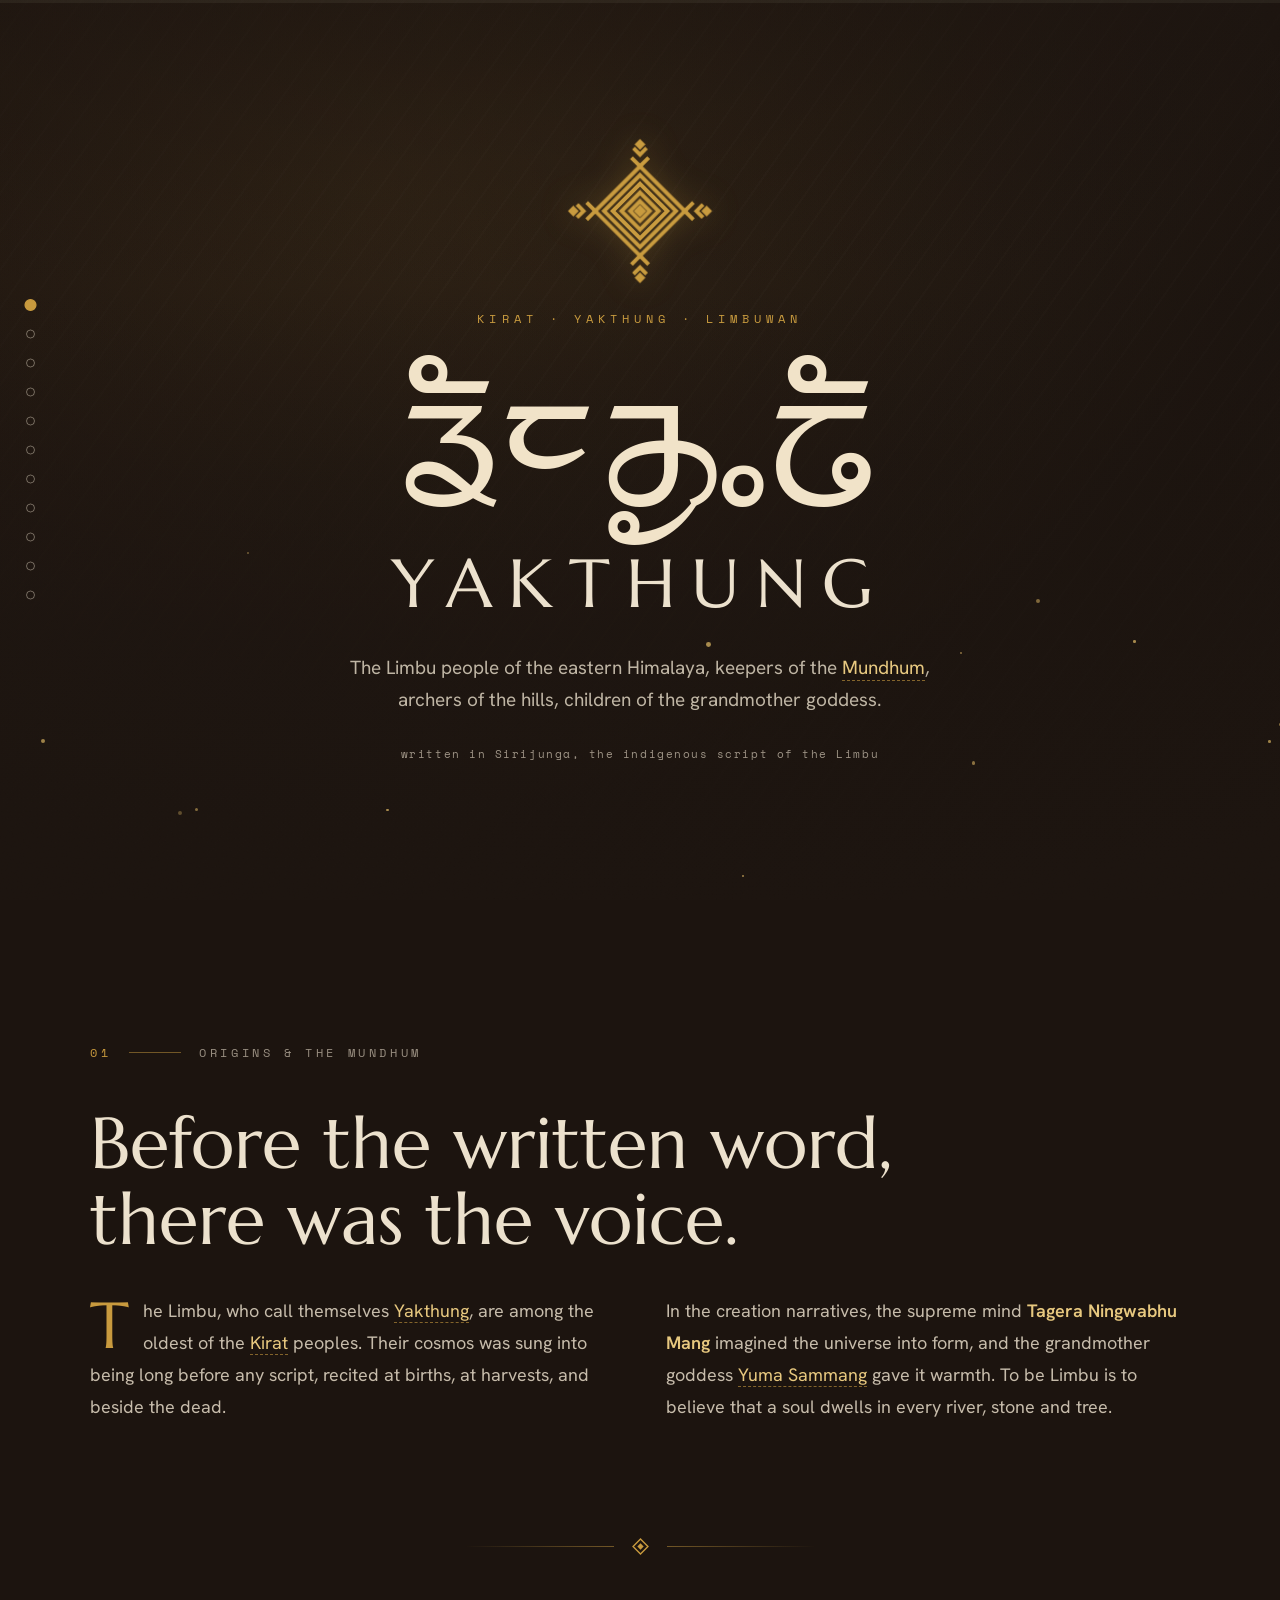
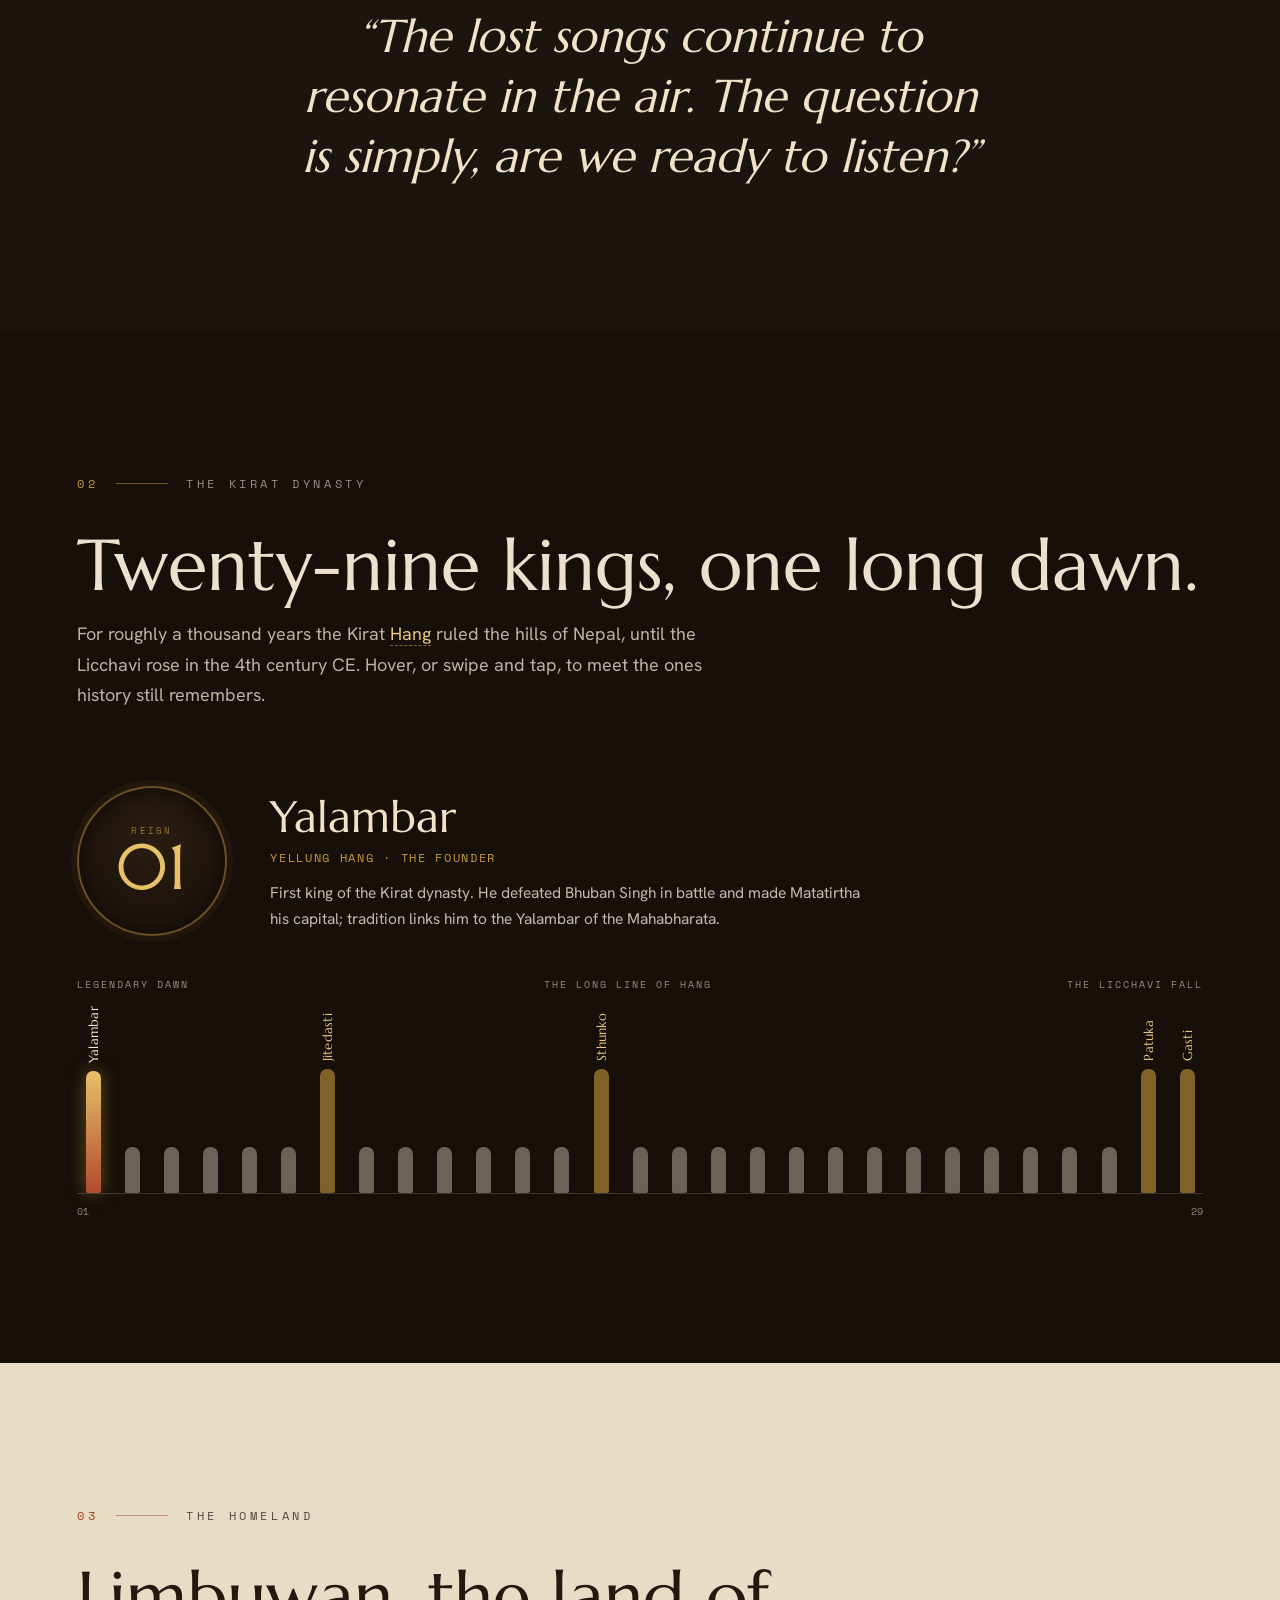
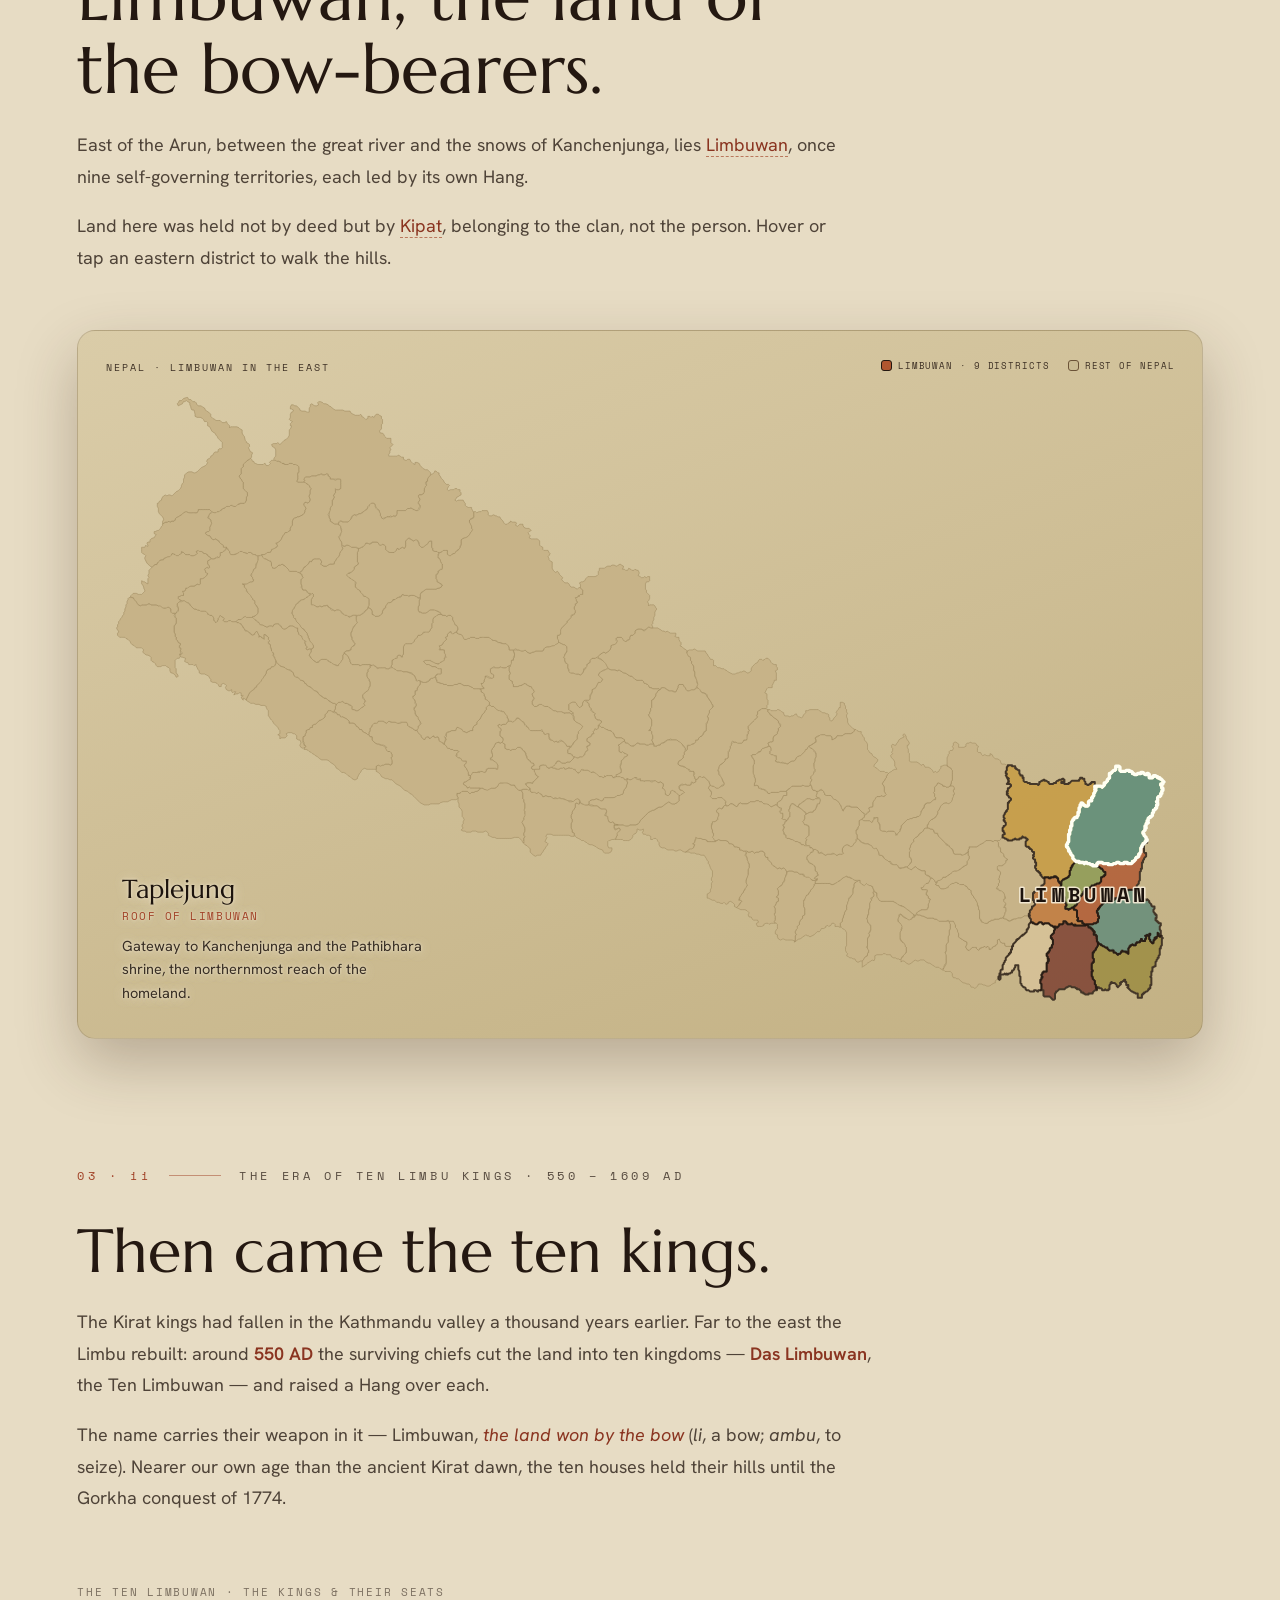
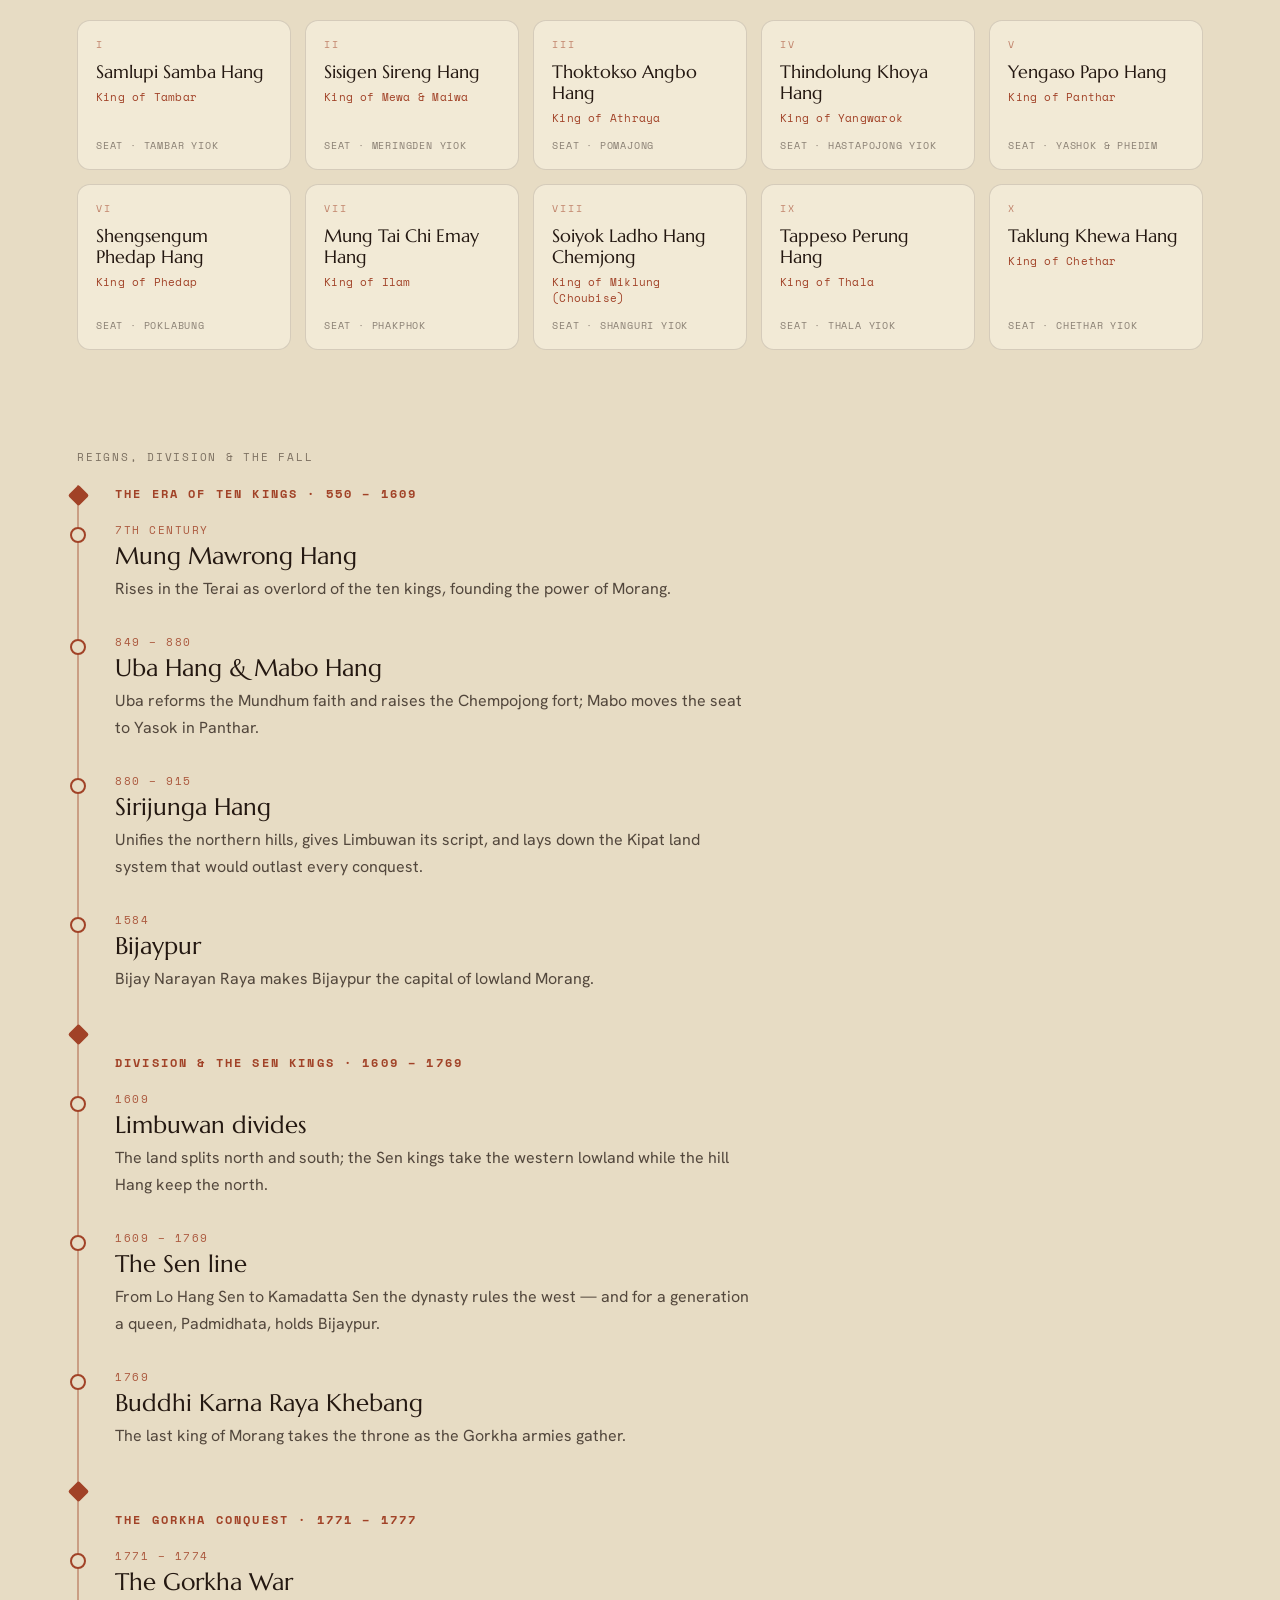
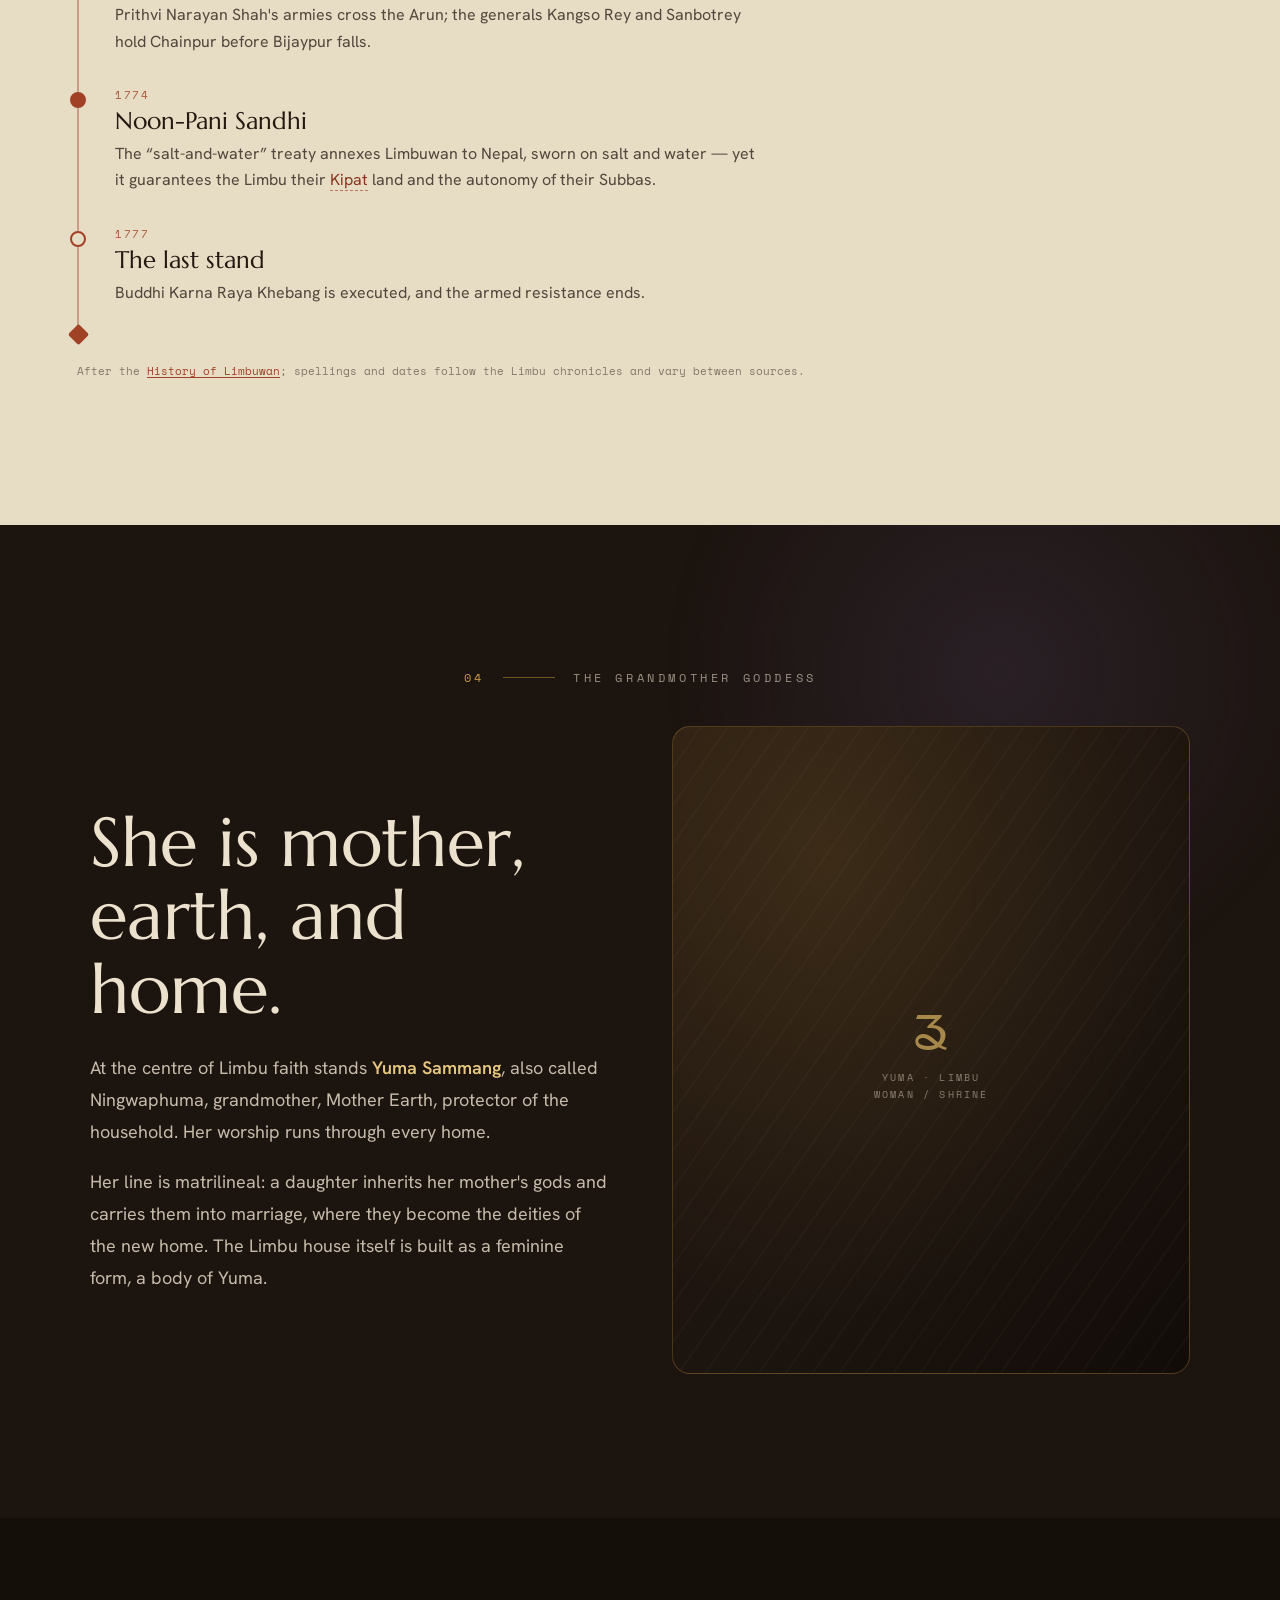
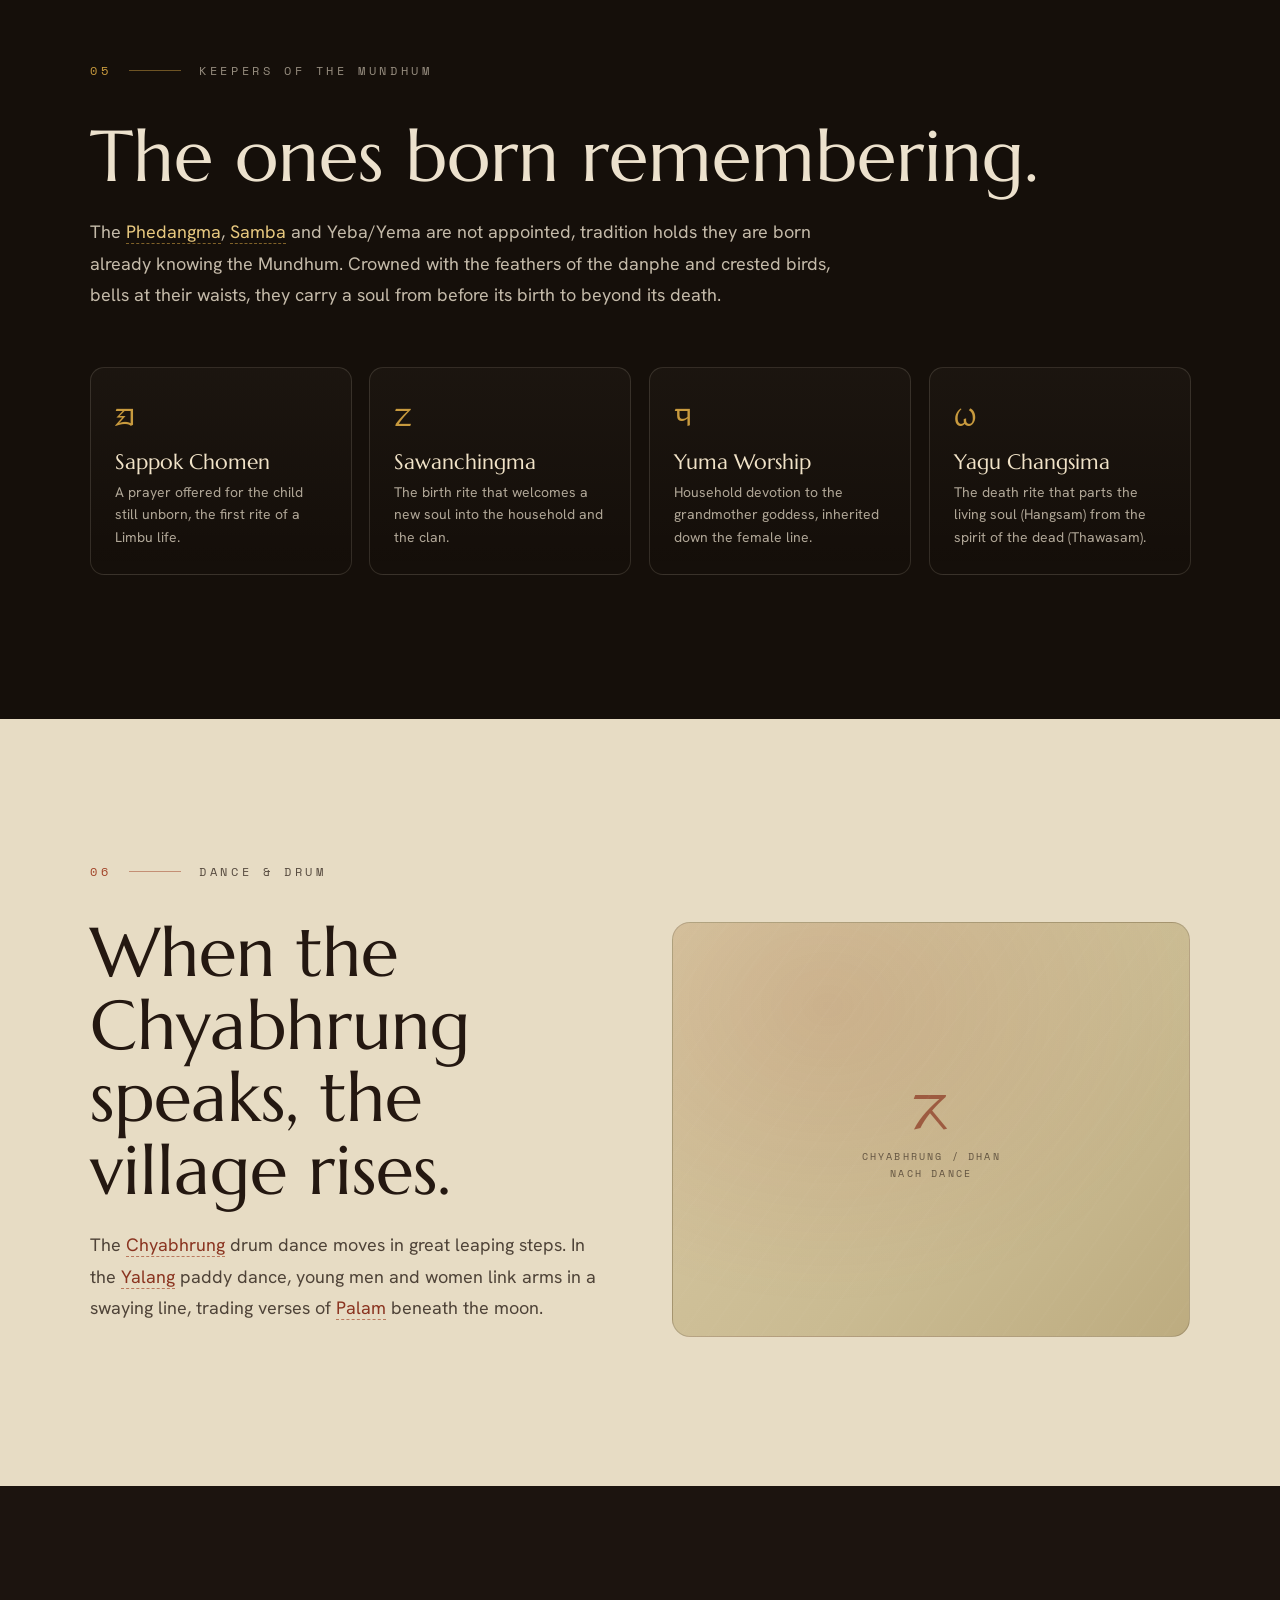
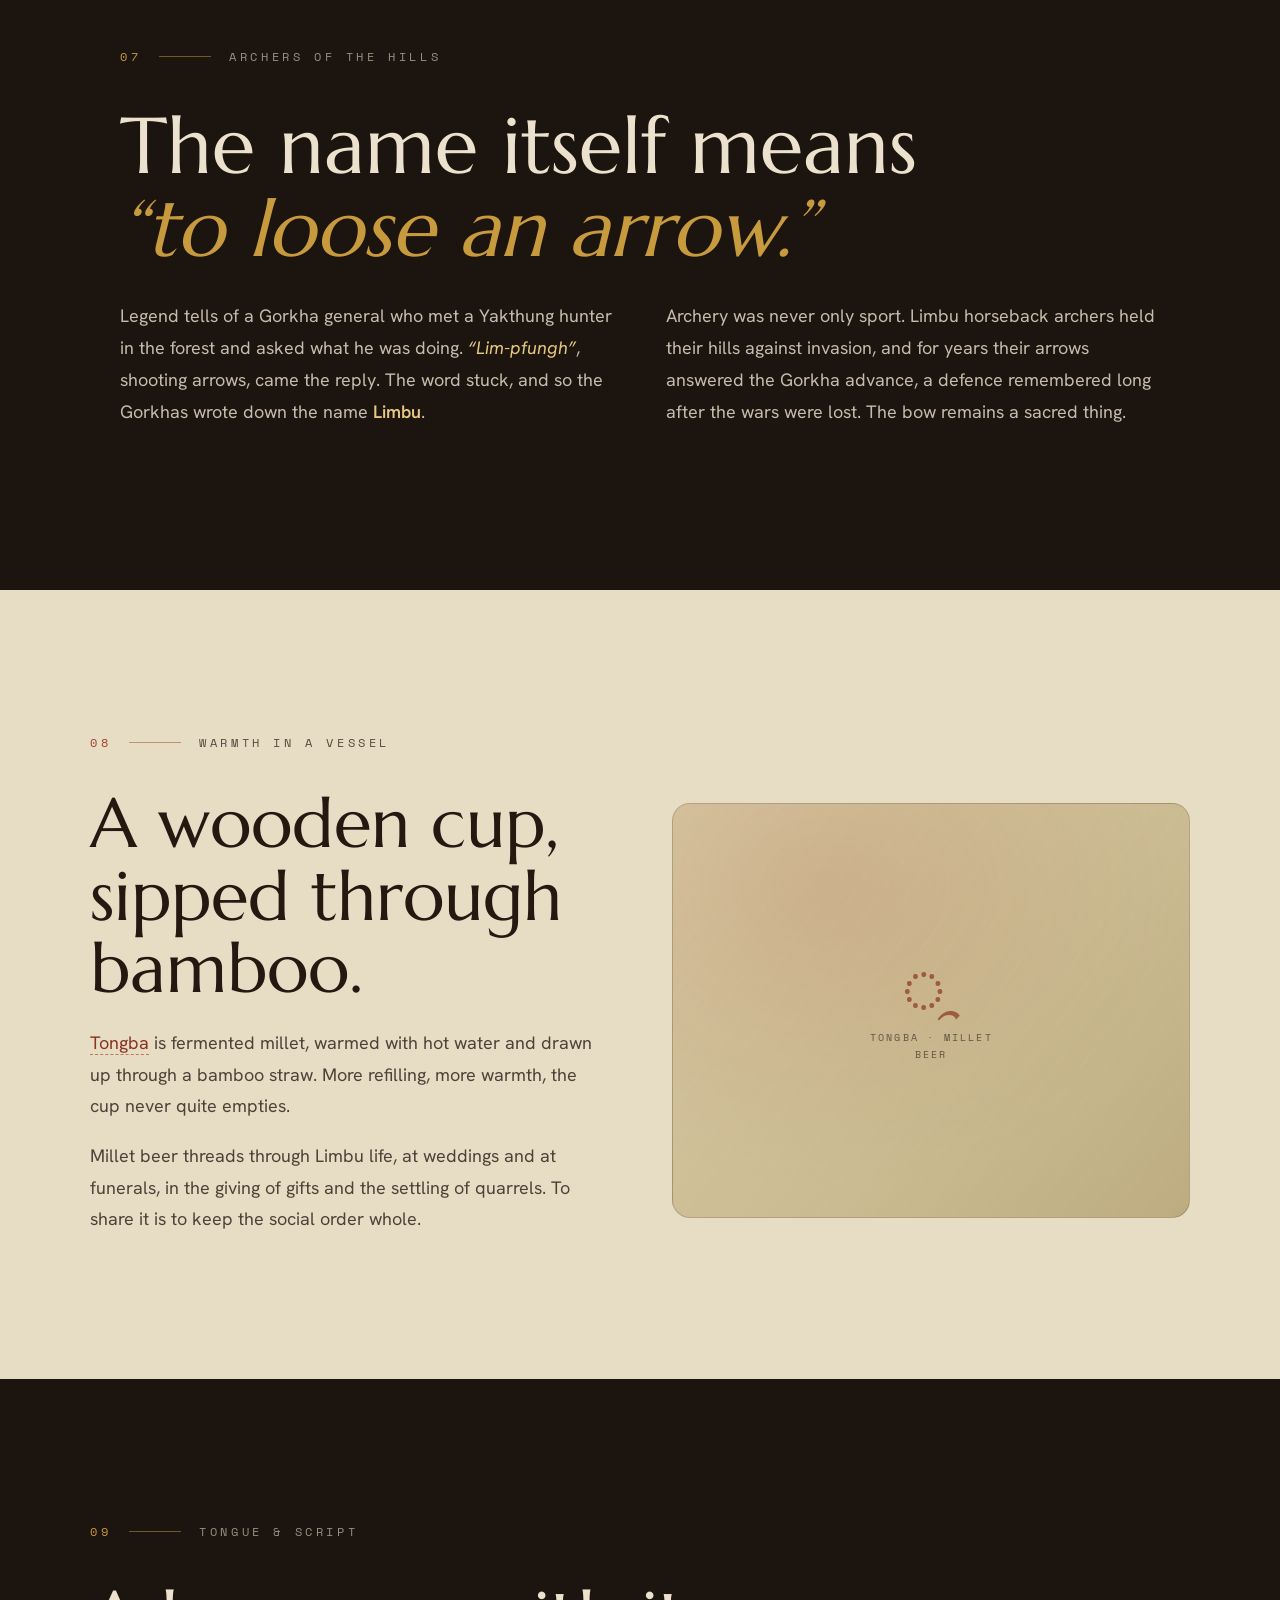
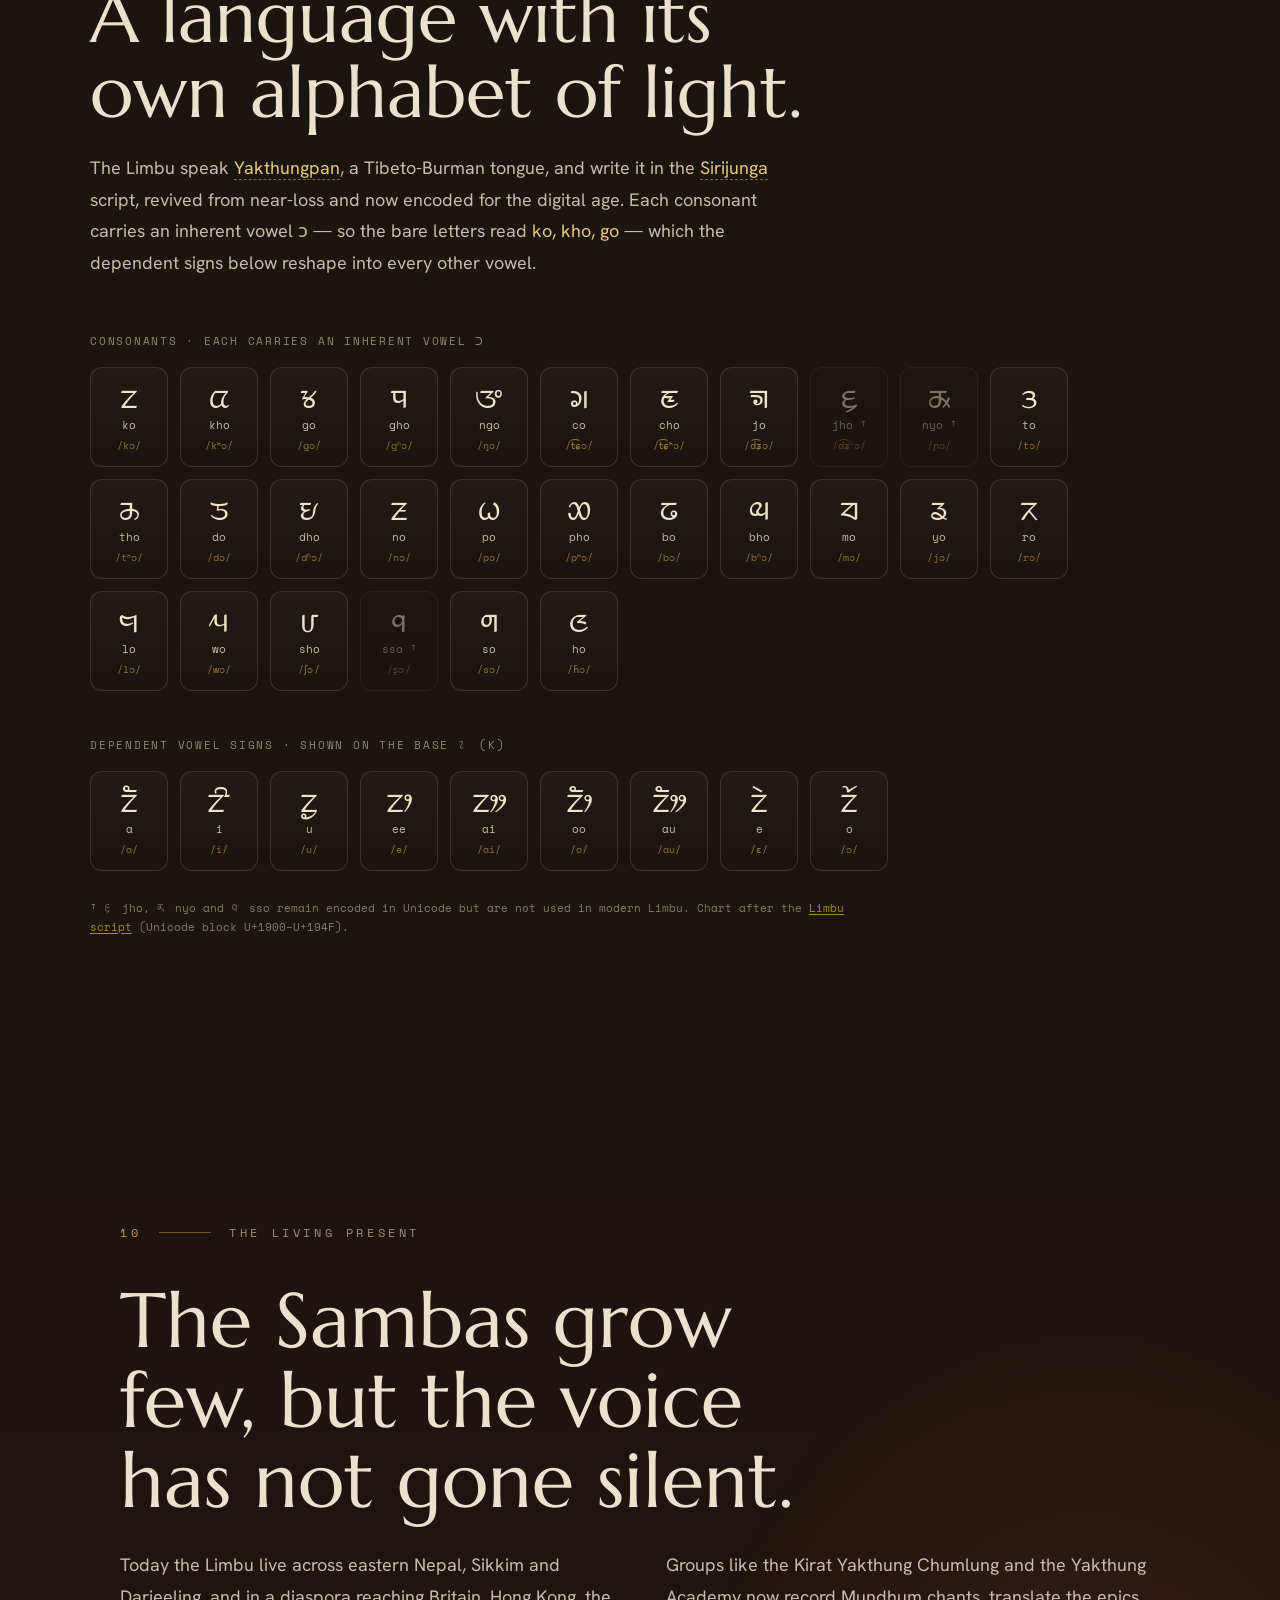
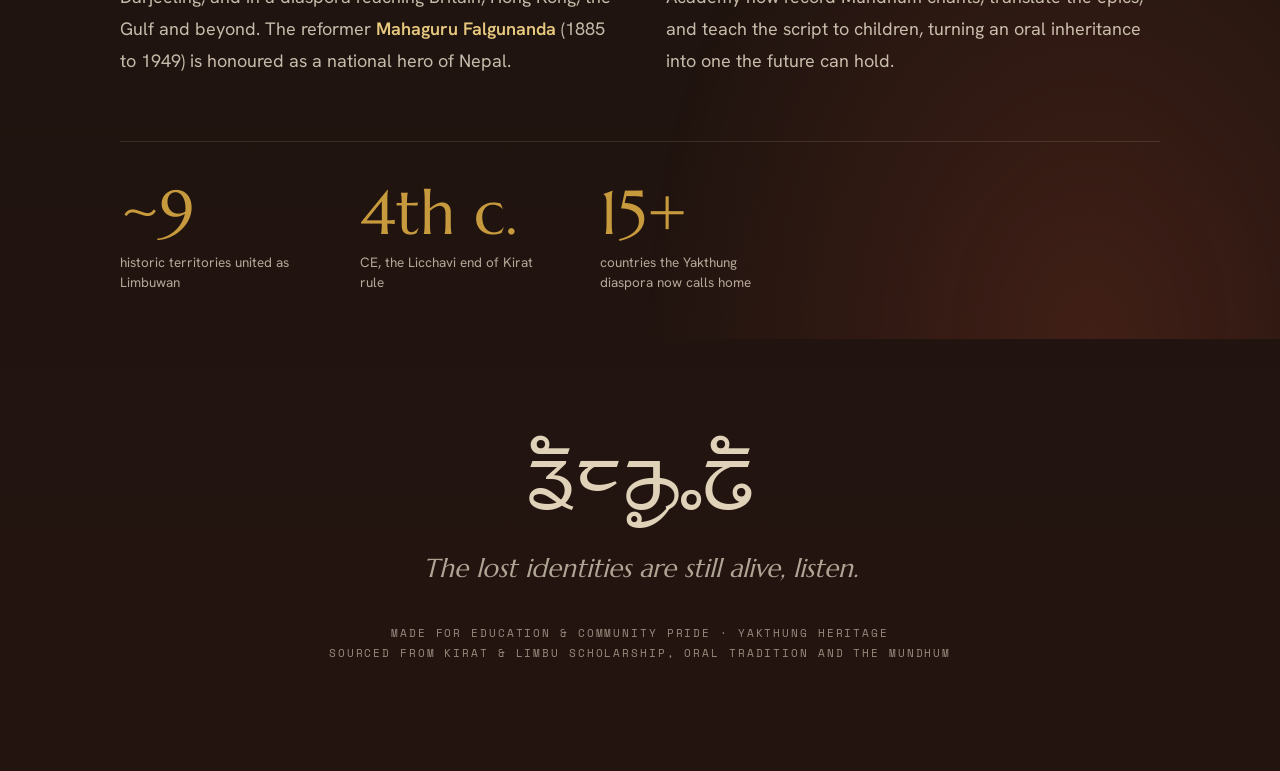
==== commit 06a11c14: "Remove the Chyabhrung drum audio and its controls The synthesized Chyabhrung drum (Web Audio) played" ====
--- a/index.html
+++ b/index.html
@@ -9,40 +9,10 @@
 <meta property="og:title" content="Yakthung · Limbu Heritage">
 <meta property="og:description" content="An interactive journey through Limbu (Yakthung) history, faith and living culture.">
 <meta property="og:type" content="website">
-<meta property="og:image" content="images/og-cover.png">
-<meta property="og:image:width" content="1200">
-<meta property="og:image:height" content="630">
-<meta property="og:image:alt" content="YAKTHUNG — Limbu Heritage">
-<meta name="twitter:card" content="summary_large_image">
-<meta name="twitter:title" content="Yakthung · Limbu Heritage">
-<meta name="twitter:description" content="An interactive journey through Limbu (Yakthung) history, faith and living culture.">
-<meta name="twitter:image" content="images/og-cover.png">
 <link rel="preconnect" href="https://fonts.googleapis.com">
 <link rel="preconnect" href="https://fonts.gstatic.com" crossorigin>
 <link href="https://fonts.googleapis.com/css2?family=Marcellus&family=Hanken+Grotesk:wght@300;400;500;600;700&family=Space+Mono:wght@400;700&family=Noto+Sans+Limbu&display=swap" rel="stylesheet">
 <link rel="stylesheet" href="assets/styles.css">
-<link rel="icon" href="data:image/svg+xml,%3Csvg xmlns='http://www.w3.org/2000/svg' viewBox='0 0 32 32'%3E%3Crect width='32' height='32' rx='7' fill='%231c140f'/%3E%3Ccircle cx='16' cy='16' r='8.5' fill='none' stroke='%23c89a3e' stroke-width='2'/%3E%3Ccircle cx='16' cy='16' r='3' fill='%23b14a30'/%3E%3C/svg%3E">
-<!-- The section content is hidden (opacity:0) and revealed by assets/main.js.
-     If that script is disabled, these fallbacks keep the page from rendering blank. -->
-<noscript><style>[data-reveal]{opacity:1!important;transform:none!important;filter:none!important}</style></noscript>
-<script>
-  /* Failsafe: if main.js is blocked, 404s, or throws before it runs, reveal
-     every [data-reveal] so the landing page is never left invisible. Skipped
-     when main.js has already booted (it sets window.__limbuReady). */
-  (function () {
-    window.addEventListener('DOMContentLoaded', function () {
-      setTimeout(function () {
-        if (window.__limbuReady) return;
-        var els = document.querySelectorAll('[data-reveal]');
-        for (var i = 0; i < els.length; i++) {
-          els[i].style.opacity = '1';
-          els[i].style.transform = 'none';
-          els[i].style.filter = 'none';
-        }
-      }, 1800);
-    });
-  })();
-</script>
 </head>
 <body>
 <div data-root style="position:relative;background:#1c140f;color:#ece1cd;overflow-x:hidden">
@@ -107,14 +77,6 @@
       <span data-navlabel style="font-family:'Space Mono',monospace;font-size:10px;letter-spacing:.16em;text-transform:uppercase;color:rgba(236,225,205,.7);opacity:0;transform:translateX(-6px);transition:all .35s;white-space:nowrap">Today</span>
     </button>
   </nav>
-
-  <!-- audio toggle -->
-  <button id="audio-toggle" type="button" aria-pressed="false" aria-label="Play the Chyabhrung drum" style="position:fixed;right:max(18px,2vw);bottom:max(18px,2.4vh);z-index:118;display:flex;align-items:center;gap:11px;padding:11px 16px 11px 12px;border:1px solid rgba(200,154,62,.4);border-radius:40px;background:rgba(18,12,8,.78);-webkit-backdrop-filter:blur(8px);backdrop-filter:blur(8px);cursor:pointer;color:#ece1cd;font-family:'Space Mono',monospace">
-    <span id="audio-disc" style="width:26px;height:26px;border-radius:50%;background:radial-gradient(circle at 50% 38%,#c89a3e,#8a3f26);display:flex;align-items:center;justify-content:center;box-shadow:inset 0 0 0 2px rgba(28,20,15,.45)">
-      <span style="width:9px;height:9px;border-radius:50%;background:#1c140f"></span>
-    </span>
-    <span id="audio-label" style="font-size:10px;letter-spacing:.16em;text-transform:uppercase">Chyabhrung ▸ play</span>
-  </button>
 
   <!-- glossary tooltip -->
   <div id="glossary-tip" role="status" aria-live="polite" style="position:fixed;z-index:200;max-width:290px;pointer-events:none;opacity:0;visibility:hidden;transform:translateY(6px);transition:opacity .16s ease,transform .16s ease;background:#120c08;border:1px solid rgba(200,154,62,.4);border-radius:11px;padding:13px 16px;box-shadow:0 20px 54px rgba(0,0,0,.6)">
@@ -135,47 +97,90 @@
     </div>
     <div data-dust style="position:absolute;inset:0;z-index:1;pointer-events:none"></div>
     <div data-herofade style="position:relative;z-index:2;text-align:center;padding:0 26px;max-width:1040px">
-      <div class="reveal" data-reveal style="font-family:'Space Mono',monospace;font-size:12px;letter-spacing:.42em;text-transform:uppercase;color:#c89a3e;margin-bottom:30px">Kirat · Yakthung · Limbuwan</div>
+      <div data-logo-mark style="display:flex;justify-content:center;margin-bottom:26px;cursor:pointer" title="Silam Sakma — click to replay">
+        <svg id="silam-sakma" viewBox="0 0 600 600" fill="none" stroke="currentColor" stroke-width="16"
+             stroke-linecap="square" stroke-linejoin="miter" role="img"
+             aria-label="Silam Sakma, the Limbu emblem"
+             style="width:clamp(88px,13vw,146px);height:clamp(88px,13vw,146px);color:#c89a3e;overflow:visible;filter:drop-shadow(0 0 16px rgba(200,154,62,.32))">
+          <path data-role="ring" data-i="0" d="M300,260 L340,300 L300,340 L260,300 Z"/>
+          <path data-role="ring" data-i="1" d="M300,224 L376,300 L300,376 L224,300 Z"/>
+          <path data-role="ring" data-i="2" d="M300,188 L412,300 L300,412 L188,300 Z"/>
+          <path data-role="ring" data-i="3" d="M300,152 L448,300 L300,448 L152,300 Z"/>
+          <path data-role="ring" data-i="4" d="M300,116 L484,300 L300,484 L116,300 Z"/>
+          <path data-role="cdot" d="M300,285 L315,300 L300,315 L285,300 Z" fill="currentColor"/>
+          <g data-orn data-dir="T">
+            <path data-role="spike" d="M300,116 L329.7,86.3"/>
+            <path data-role="spike" d="M300,116 L270.3,86.3"/>
+            <path data-role="chev" d="M321.2,46.8 L300,68 L278.8,46.8"/>
+            <path data-role="odot" d="M300,15 L311,26 L300,37 L289,26 Z" fill="currentColor"/>
+          </g>
+          <g data-orn data-dir="R">
+            <path data-role="spike" d="M484,300 L513.7,329.7"/>
+            <path data-role="spike" d="M484,300 L513.7,270.3"/>
+            <path data-role="chev" d="M553.2,321.2 L532,300 L553.2,278.8"/>
+            <path data-role="odot" d="M574,289 L585,300 L574,311 L563,300 Z" fill="currentColor"/>
+          </g>
+          <g data-orn data-dir="B">
+            <path data-role="spike" d="M300,484 L270.3,513.7"/>
+            <path data-role="spike" d="M300,484 L329.7,513.7"/>
+            <path data-role="chev" d="M278.8,553.2 L300,532 L321.2,553.2"/>
+            <path data-role="odot" d="M300,563 L311,574 L300,585 L289,574 Z" fill="currentColor"/>
+          </g>
+          <g data-orn data-dir="L">
+            <path data-role="spike" d="M116,300 L86.3,270.3"/>
+            <path data-role="spike" d="M116,300 L86.3,329.7"/>
+            <path data-role="chev" d="M46.8,278.8 L68,300 L46.8,321.2"/>
+            <path data-role="odot" d="M26,289 L37,300 L26,311 L15,300 Z" fill="currentColor"/>
+          </g>
+        </svg>
+      </div>
+      <div data-reveal style="opacity:0;transform:translateY(20px);transition:all 1s cubic-bezier(.16,.85,.3,1);font-family:'Space Mono',monospace;font-size:12px;letter-spacing:.42em;text-transform:uppercase;color:#c89a3e;margin-bottom:30px">Kirat · Yakthung · Limbuwan</div>
       <div class="limbu" lang="lif" style="font-family:'Noto Sans Limbu',serif;font-size:clamp(64px,13.5vw,184px);line-height:.96;color:#f1e3c8;animation:scriptIn 1.9s cubic-bezier(.16,.85,.3,1) both,scriptGlow 7s ease-in-out 2s infinite">ᤕᤠᤰᤌᤢᤱᤒᤠ</div>
-      <h1 class="reveal" data-reveal data-reveal-delay="260" style="font-family:'Marcellus',serif;font-weight:400;font-size:clamp(30px,5.4vw,68px);letter-spacing:.24em;margin:18px 0 0;color:#ece1cd">YAKTHUNG</h1>
-      <p class="reveal" data-reveal data-reveal-delay="420" style="max-width:620px;margin:26px auto 0;font-size:clamp(15px,1.7vw,19px);line-height:1.7;color:rgba(236,225,205,.78);text-wrap:pretty">The Limbu people of the eastern Himalaya, keepers of the <span data-term="Mundhum" data-def="The vast oral scripture of the Limbu. Its name means “the power of great strength.” It holds creation, genealogy, ritual and law, carried entirely by voice." role="button" tabindex="0" style="border-bottom:1px dashed rgba(200,154,62,.6);cursor:help;color:#e7c87f">Mundhum</span>, archers of the hills, children of the grandmother goddess.</p>
-      <div class="reveal-fade" data-reveal data-reveal-delay="560" style="font-family:'Space Mono',monospace;font-size:11px;letter-spacing:.14em;color:rgba(236,225,205,.62);margin-top:30px">written in Sirijunga, the indigenous script of the Limbu</div>
+      <h1 data-reveal data-reveal-delay="260" style="opacity:0;transform:translateY(22px);transition:all 1.1s cubic-bezier(.16,.85,.3,1);font-family:'Marcellus',serif;font-weight:400;font-size:clamp(30px,5.4vw,68px);letter-spacing:.24em;margin:18px 0 0;color:#ece1cd">YAKTHUNG</h1>
+      <p data-reveal data-reveal-delay="420" style="opacity:0;transform:translateY(22px);transition:all 1.1s cubic-bezier(.16,.85,.3,1);max-width:620px;margin:26px auto 0;font-size:clamp(15px,1.7vw,19px);line-height:1.7;color:rgba(236,225,205,.78);text-wrap:pretty">The Limbu people of the eastern Himalaya, keepers of the <span data-term="Mundhum" data-def="The vast oral scripture of the Limbu. Its name means “the power of great strength.” It holds creation, genealogy, ritual and law, carried entirely by voice." role="button" tabindex="0" style="border-bottom:1px dashed rgba(200,154,62,.6);cursor:help;color:#e7c87f">Mundhum</span>, archers of the hills, children of the grandmother goddess.</p>
+      <div data-reveal data-reveal-delay="560" style="opacity:0;transition:all 1.1s ease;font-family:'Space Mono',monospace;font-size:11px;letter-spacing:.14em;color:rgba(236,225,205,.62);margin-top:30px">written in Sirijunga, the indigenous script of the Limbu</div>
     </div>
   </section>
 
   <!-- ============ 01 ORIGINS & MUNDHUM ============ -->
   <section id="sec-origins" data-chapter data-screen-label="Origins" style="position:relative;padding:clamp(110px,16vh,200px) clamp(26px,7vw,150px)">
-    <div data-parallax="0.05" aria-hidden="true" style="position:absolute;top:8%;right:-4%;width:min(46vw,560px);height:min(46vw,560px);border-radius:50%;background:radial-gradient(circle,rgba(177,74,48,.16),transparent 68%);pointer-events:none"></div>
     <div style="max-width:1140px;margin:0 auto">
-      <div class="reveal section-tag" data-reveal>
-        <span class="section-tag__num">01</span>
-        <span class="section-tag__rule"></span>
-        <span class="section-tag__label">Origins &amp; the Mundhum</span>
-      </div>
-      <h2 class="reveal" data-reveal data-reveal-delay="120" style="font-family:'Marcellus',serif;font-weight:400;font-size:clamp(34px,5.6vw,76px);line-height:1.06;margin:0 0 38px;max-width:16ch;text-wrap:balance">Before the written word, there was the voice.</h2>
+      <div data-reveal style="opacity:0;transform:translateY(28px);transition:all 1s cubic-bezier(.16,.85,.3,1);display:flex;align-items:center;gap:18px;margin-bottom:44px">
+        <span style="font-family:'Space Mono',monospace;font-size:12px;letter-spacing:.3em;color:#c89a3e">01</span>
+        <span style="width:52px;height:1px;background:rgba(200,154,62,.5)"></span>
+        <span style="font-family:'Space Mono',monospace;font-size:12px;letter-spacing:.3em;text-transform:uppercase;color:rgba(236,225,205,.6)">Origins &amp; the Mundhum</span>
+      </div>
+      <h2 data-reveal data-reveal-delay="120" style="opacity:0;transform:translateY(30px);transition:all 1.05s cubic-bezier(.16,.85,.3,1);font-family:'Marcellus',serif;font-weight:400;font-size:clamp(34px,5.6vw,76px);line-height:1.06;margin:0 0 38px;max-width:16ch;text-wrap:balance">Before the written word, there was the voice.</h2>
       <div style="display:grid;grid-template-columns:repeat(auto-fit,minmax(290px,1fr));gap:clamp(28px,4vw,60px);align-items:start">
-        <p class="reveal" data-reveal data-reveal-delay="200" style="font-size:clamp(15px,1.6vw,18px);line-height:1.78;color:rgba(236,225,205,.82);margin:0;text-wrap:pretty">The Limbu, who call themselves <span data-term="Yakthung" data-def="The Limbu endonym. In their own language it reads as “heroes of the hills”, yak (hills) and thung (mighty ones)." role="button" tabindex="0" style="border-bottom:1px dashed rgba(200,154,62,.6);cursor:help;color:#e7c87f">Yakthung</span>, are among the oldest of the <span data-term="Kirat" data-def="An ancient Himalayan civilisation and ethnic identity. The Limbu, along with the Rai and others, descend from the Kirati peoples who once ruled the central hills of Nepal." role="button" tabindex="0" style="border-bottom:1px dashed rgba(200,154,62,.6);cursor:help;color:#e7c87f">Kirat</span> peoples. Their cosmos was sung into being long before any script, recited at births, at harvests, and beside the dead.</p>
-        <p class="reveal" data-reveal data-reveal-delay="300" style="font-size:clamp(15px,1.6vw,18px);line-height:1.78;color:rgba(236,225,205,.82);margin:0;text-wrap:pretty">In the creation narratives, the supreme mind <strong style="color:#e7c87f;font-weight:600">Tagera Ningwabhu Mang</strong> imagined the universe into form, and the grandmother goddess <span data-term="Yuma Sammang" data-def="“Mother Earth” or “Grandmother”, the central deity of the Limbu, source of fertility, protection and the household itself." role="button" tabindex="0" style="border-bottom:1px dashed rgba(200,154,62,.6);cursor:help;color:#e7c87f">Yuma Sammang</span> gave it warmth. To be Limbu is to believe that a soul dwells in every river, stone and tree.</p>
-      </div>
-      <blockquote class="reveal" data-reveal data-reveal-delay="200" style="margin:clamp(56px,8vw,96px) 0 0;padding-left:clamp(20px,3vw,40px);border-left:2px solid rgba(200,154,62,.55);max-width:900px">
-        <p style="font-family:'Marcellus',serif;font-size:clamp(24px,3.4vw,44px);line-height:1.28;color:#f1e3c8;margin:0;font-style:italic;text-wrap:balance">“The lost songs continue to resonate in the air. The question is simply, are we ready to listen?”</p>
-      </blockquote>
+        <p data-reveal data-reveal-delay="200" class="dropcap" style="opacity:0;transform:translateY(26px);transition:all 1.05s cubic-bezier(.16,.85,.3,1);font-size:clamp(15px,1.6vw,18px);line-height:1.78;color:rgba(236,225,205,.82);margin:0;text-wrap:pretty">The Limbu, who call themselves <span data-term="Yakthung" data-def="The Limbu endonym. In their own language it reads as “heroes of the hills”, yak (hills) and thung (mighty ones)." role="button" tabindex="0" style="border-bottom:1px dashed rgba(200,154,62,.6);cursor:help;color:#e7c87f">Yakthung</span>, are among the oldest of the <span data-term="Kirat" data-def="An ancient Himalayan civilisation and ethnic identity. The Limbu, along with the Rai and others, descend from the Kirati peoples who once ruled the central hills of Nepal." role="button" tabindex="0" style="border-bottom:1px dashed rgba(200,154,62,.6);cursor:help;color:#e7c87f">Kirat</span> peoples. Their cosmos was sung into being long before any script, recited at births, at harvests, and beside the dead.</p>
+        <p data-reveal data-reveal-delay="300" style="opacity:0;transform:translateY(26px);transition:all 1.05s cubic-bezier(.16,.85,.3,1);font-size:clamp(15px,1.6vw,18px);line-height:1.78;color:rgba(236,225,205,.82);margin:0;text-wrap:pretty">In the creation narratives, the supreme mind <strong style="color:#e7c87f;font-weight:600">Tagera Ningwabhu Mang</strong> imagined the universe into form, and the grandmother goddess <span data-term="Yuma Sammang" data-def="“Mother Earth” or “Grandmother”, the central deity of the Limbu, source of fertility, protection and the household itself." role="button" tabindex="0" style="border-bottom:1px dashed rgba(200,154,62,.6);cursor:help;color:#e7c87f">Yuma Sammang</span> gave it warmth. To be Limbu is to believe that a soul dwells in every river, stone and tree.</p>
+      </div>
+      <figure data-reveal data-reveal-delay="200" style="opacity:0;transform:translateY(30px);transition:all 1.1s cubic-bezier(.16,.85,.3,1);margin:clamp(64px,9vw,120px) auto 0;max-width:880px;text-align:center">
+        <div aria-hidden="true" style="display:flex;align-items:center;justify-content:center;gap:18px;margin-bottom:clamp(34px,5vw,52px)">
+          <span style="flex:0 1 clamp(40px,14vw,150px);height:1px;background:linear-gradient(90deg,transparent,rgba(200,154,62,.5))"></span>
+          <svg width="17" height="17" viewBox="0 0 16 16" fill="none" stroke="#c89a3e" stroke-width="1.3" stroke-linejoin="miter"><path d="M8,1 L15,8 L8,15 L1,8 Z"/><path d="M8,5 L11,8 L8,11 L5,8 Z" fill="#c89a3e" stroke="none"/></svg>
+          <span style="flex:0 1 clamp(40px,14vw,150px);height:1px;background:linear-gradient(90deg,rgba(200,154,62,.5),transparent)"></span>
+        </div>
+        <blockquote style="margin:0">
+          <p style="font-family:'Marcellus',serif;font-size:clamp(25px,3.6vw,46px);line-height:1.3;color:#f1e3c8;margin:0;font-style:italic;text-wrap:balance">“The lost songs continue to resonate in the air. The question is simply, are we ready to listen?”</p>
+        </blockquote>
+      </figure>
     </div>
   </section>
 
   <!-- ============ 02 THE 29 HANG (kings timeline) ============ -->
   <section id="sec-kings" data-chapter data-screen-label="The 29 Hang" style="position:relative;padding:clamp(110px,16vh,190px) clamp(26px,6vw,110px);background:#160f0a">
     <div style="max-width:1240px;margin:0 auto">
-      <div class="reveal section-tag" data-reveal>
-        <span class="section-tag__num">02</span>
-        <span class="section-tag__rule"></span>
-        <span class="section-tag__label">The Kirat dynasty</span>
-      </div>
-      <h2 class="reveal" data-reveal data-reveal-delay="120" style="font-family:'Marcellus',serif;font-weight:400;font-size:clamp(34px,5.6vw,76px);line-height:1.05;margin:0 0 16px">Twenty-nine kings, one long dawn.</h2>
-      <p class="reveal" data-reveal data-reveal-delay="200" style="max-width:680px;font-size:clamp(15px,1.6vw,18px);line-height:1.7;color:rgba(236,225,205,.78);margin:0 0 52px">For roughly a thousand years the Kirat <span data-term="Hang" data-def="“King” in the Limbu language. Each Hang ruled a clan-based hill polity within the wider Kirat realm." role="button" tabindex="0" style="border-bottom:1px dashed rgba(200,154,62,.6);cursor:help;color:#e7c87f">Hang</span> ruled the hills of Nepal, until the Licchavi rose in the 4th century CE. Hover, or swipe and tap, to meet the ones history still remembers.</p>
+      <div data-reveal style="opacity:0;transform:translateY(28px);transition:all 1s cubic-bezier(.16,.85,.3,1);display:flex;align-items:center;gap:18px;margin-bottom:36px">
+        <span style="font-family:'Space Mono',monospace;font-size:12px;letter-spacing:.3em;color:#c89a3e">02</span>
+        <span style="width:52px;height:1px;background:rgba(200,154,62,.5)"></span>
+        <span style="font-family:'Space Mono',monospace;font-size:12px;letter-spacing:.3em;text-transform:uppercase;color:rgba(236,225,205,.6)">The Kirat dynasty</span>
+      </div>
+      <h2 data-reveal data-reveal-delay="120" style="opacity:0;transform:translateY(30px);transition:all 1.05s cubic-bezier(.16,.85,.3,1);font-family:'Marcellus',serif;font-weight:400;font-size:clamp(34px,5.6vw,76px);line-height:1.05;margin:0 0 16px">Twenty-nine kings, one long dawn.</h2>
+      <p data-reveal data-reveal-delay="200" style="opacity:0;transform:translateY(24px);transition:all 1s cubic-bezier(.16,.85,.3,1);max-width:680px;font-size:clamp(15px,1.6vw,18px);line-height:1.7;color:rgba(236,225,205,.78);margin:0 0 52px">For roughly a thousand years the Kirat <span data-term="Hang" data-def="“King” in the Limbu language. Each Hang ruled a clan-based hill polity within the wider Kirat realm." role="button" tabindex="0" style="border-bottom:1px dashed rgba(200,154,62,.6);cursor:help;color:#e7c87f">Hang</span> ruled the hills of Nepal, until the Licchavi rose in the 4th century CE. Hover, or swipe and tap, to meet the ones history still remembers.</p>
 
       <!-- detail card -->
-      <div id="king-detail" style="display:flex;gap:clamp(22px,3.4vw,46px);align-items:center;flex-wrap:wrap;min-height:196px;margin:0 0 18px;padding:clamp(22px,3vw,38px);border:1px solid rgba(200,154,62,.22);border-radius:20px;background:linear-gradient(135deg,rgba(200,154,62,.07),rgba(177,74,48,.04))">
+      <div id="king-detail" style="display:flex;gap:clamp(22px,3.4vw,46px);align-items:center;flex-wrap:wrap;min-height:196px;margin:0 0 18px;padding:clamp(8px,1.4vw,16px) 0">
         <div style="flex:0 0 auto;width:clamp(110px,12vw,150px);height:clamp(110px,12vw,150px);border-radius:50%;display:flex;flex-direction:column;align-items:center;justify-content:center;background:radial-gradient(circle at 50% 36%,#2a1d12,#160f0a);border:2px solid rgba(200,154,62,.45);box-shadow:0 0 0 6px rgba(200,154,62,.06),inset 0 2px 18px rgba(0,0,0,.5)">
           <div style="font-family:'Space Mono',monospace;font-size:9px;letter-spacing:.24em;color:rgba(200,154,62,.7);margin-bottom:2px">REIGN</div>
           <div data-kd-num style="font-family:'Marcellus',serif;font-size:clamp(44px,5vw,66px);line-height:.9;color:#e8c069">01</div>
@@ -188,7 +193,7 @@
       </div>
 
       <!-- era timeline -->
-      <div class="reveal-fade" data-reveal data-reveal-delay="160">
+      <div data-reveal data-reveal-delay="160" style="opacity:0;transition:all 1s ease">
         <div style="display:flex;justify-content:space-between;font-family:'Space Mono',monospace;font-size:10px;letter-spacing:.2em;text-transform:uppercase;color:rgba(236,225,205,.6);margin-bottom:14px">
           <span>Legendary dawn</span><span style="text-align:center">The long line of Hang</span><span style="text-align:right">The Licchavi fall</span>
         </div>
@@ -205,17 +210,17 @@
   <!-- ============ 03 LIMBUWAN MAP (cream) ============ -->
   <section id="sec-map" data-chapter data-screen-label="Limbuwan" style="position:relative;padding:clamp(110px,16vh,190px) clamp(26px,6vw,110px);background:#e7dcc4;color:#241811">
     <div style="max-width:1240px;margin:0 auto">
-      <div class="reveal section-tag section-tag--cream" data-reveal>
-        <span class="section-tag__num">03</span>
-        <span class="section-tag__rule"></span>
-        <span class="section-tag__label">The homeland</span>
+      <div data-reveal style="opacity:0;transform:translateY(28px);transition:all 1s cubic-bezier(.16,.85,.3,1);display:flex;align-items:center;gap:18px;margin-bottom:36px">
+        <span style="font-family:'Space Mono',monospace;font-size:12px;letter-spacing:.3em;color:#a14227">03</span>
+        <span style="width:52px;height:1px;background:rgba(161,66,39,.5)"></span>
+        <span style="font-family:'Space Mono',monospace;font-size:12px;letter-spacing:.3em;text-transform:uppercase;color:rgba(36,24,17,.74)">The homeland</span>
       </div>
       <div style="max-width:760px;margin:0 0 clamp(34px,5vw,56px)">
-        <h2 class="reveal" data-reveal data-reveal-delay="120" style="font-family:'Marcellus',serif;font-weight:400;font-size:clamp(34px,5.4vw,72px);line-height:1.05;margin:0 0 24px">Limbuwan, the land of the bow-bearers.</h2>
-        <p class="reveal" data-reveal data-reveal-delay="200" style="font-size:clamp(15px,1.6vw,18px);line-height:1.76;color:rgba(36,24,17,.78);text-wrap:pretty;margin:0 0 18px">East of the Arun, between the great river and the snows of Kanchenjunga, lies <span data-term="Limbuwan" data-def="“The land of the Limbu.” The historic homeland of nine self-governing Limbu territories across what is now eastern Nepal, Sikkim and beyond." role="button" tabindex="0" style="border-bottom:1px dashed rgba(161,66,39,.65);cursor:help;color:#8a3420">Limbuwan</span>, once nine self-governing territories, each led by its own Hang.</p>
-        <p class="reveal" data-reveal data-reveal-delay="280" style="font-size:clamp(15px,1.6vw,18px);line-height:1.76;color:rgba(36,24,17,.78);text-wrap:pretty;margin:0">Land here was held not by deed but by <span data-term="Kipat" data-def="A communal land-tenure system unique to the Kirat. Land belonged to the clan and the community, not the individual, a cornerstone of Limbu self-rule." role="button" tabindex="0" style="border-bottom:1px dashed rgba(161,66,39,.65);cursor:help;color:#8a3420">Kipat</span>, belonging to the clan, not the person. Hover or tap an eastern district to walk the hills.</p>
-      </div>
-      <div class="reveal" data-reveal data-reveal-delay="160" style="position:relative">
+        <h2 data-reveal data-reveal-delay="120" style="opacity:0;transform:translateY(30px);transition:all 1.05s cubic-bezier(.16,.85,.3,1);font-family:'Marcellus',serif;font-weight:400;font-size:clamp(34px,5.4vw,72px);line-height:1.05;margin:0 0 24px">Limbuwan, the land of the bow-bearers.</h2>
+        <p data-reveal data-reveal-delay="200" style="opacity:0;transform:translateY(24px);transition:all 1s cubic-bezier(.16,.85,.3,1);font-size:clamp(15px,1.6vw,18px);line-height:1.76;color:rgba(36,24,17,.78);text-wrap:pretty;margin:0 0 18px">East of the Arun, between the great river and the snows of Kanchenjunga, lies <span data-term="Limbuwan" data-def="“The land of the Limbu.” The historic homeland of nine self-governing Limbu territories across what is now eastern Nepal, Sikkim and beyond." role="button" tabindex="0" style="border-bottom:1px dashed rgba(161,66,39,.65);cursor:help;color:#8a3420">Limbuwan</span>, once nine self-governing territories, each led by its own Hang.</p>
+        <p data-reveal data-reveal-delay="280" style="opacity:0;transform:translateY(24px);transition:all 1s cubic-bezier(.16,.85,.3,1);font-size:clamp(15px,1.6vw,18px);line-height:1.76;color:rgba(36,24,17,.78);text-wrap:pretty;margin:0">Land here was held not by deed but by <span data-term="Kipat" data-def="A communal land-tenure system unique to the Kirat. Land belonged to the clan and the community, not the individual, a cornerstone of Limbu self-rule." role="button" tabindex="0" style="border-bottom:1px dashed rgba(161,66,39,.65);cursor:help;color:#8a3420">Kipat</span>, belonging to the clan, not the person. Hover or tap an eastern district to walk the hills.</p>
+      </div>
+      <div data-reveal data-reveal-delay="160" style="opacity:0;transform:translateY(30px);transition:all 1.1s cubic-bezier(.16,.85,.3,1);position:relative">
         <div style="position:relative;width:100%;border-radius:18px;background:linear-gradient(160deg,#dacca8,#c3b184);box-shadow:0 24px 60px rgba(60,40,22,.28);border:1px solid rgba(36,24,17,.14);padding:clamp(18px,2.4vw,28px)">
           <div style="display:flex;justify-content:space-between;align-items:baseline;margin-bottom:12px;flex-wrap:wrap;gap:10px">
             <div style="font-family:'Space Mono',monospace;font-size:10px;letter-spacing:.2em;text-transform:uppercase;color:rgba(36,24,17,.85)">Nepal · Limbuwan in the east</div>
@@ -230,10 +235,60 @@
             <g font-family="'Space Mono',monospace" font-weight="700" fill="#1c130d" text-anchor="middle" paint-order="stroke" stroke="rgba(245,236,214,.92)" stroke-width="3" stroke-linejoin="round" letter-spacing=".02em" style="pointer-events:none"><text x="934" y="492" font-size="19" letter-spacing=".22em">LIMBUWAN</text></g>
           </svg>
         </div>
-        <div id="district-detail" style="position:absolute;left:clamp(20px,4%,54px);bottom:clamp(18px,5%,46px);width:min(312px,32%);min-height:150px;padding:20px 22px;background:rgba(20,13,9,.94);color:#ece1cd;border:1px solid rgba(200,154,62,.26);border-radius:14px;box-shadow:0 22px 52px rgba(0,0,0,.34)">
-          <div data-dd-name style="font-family:'Marcellus',serif;font-size:24px;color:#f1e3c8;margin-bottom:3px">Taplejung</div>
-          <div data-dd-tag style="font-family:'Space Mono',monospace;font-size:11px;letter-spacing:.14em;text-transform:uppercase;color:#c89a3e;margin-bottom:12px">Roof of Limbuwan</div>
-          <div data-dd-desc style="font-size:14.5px;line-height:1.65;color:rgba(236,225,205,.82)">Gateway to Kanchenjunga and the Pathibhara shrine, the northernmost reach of the homeland.</div>
+        <div id="district-detail" style="position:absolute;left:clamp(20px,4%,54px);bottom:clamp(18px,5%,46px);width:min(312px,34%);color:#241811;text-shadow:0 0 3px rgba(245,236,214,.92),0 1px 12px rgba(245,236,214,.78)">
+          <div data-dd-name style="font-family:'Marcellus',serif;font-size:clamp(22px,2.6vw,26px);color:#1c130d;margin-bottom:3px">Taplejung</div>
+          <div data-dd-tag style="font-family:'Space Mono',monospace;font-size:11px;letter-spacing:.14em;text-transform:uppercase;color:#a14227;margin-bottom:10px">Roof of Limbuwan</div>
+          <div data-dd-desc style="font-size:14.5px;line-height:1.6;color:rgba(28,19,13,.86)">Gateway to Kanchenjunga and the Pathibhara shrine, the northernmost reach of the homeland.</div>
+        </div>
+      </div>
+
+      <!-- Limbuwan kings — the era of ten kings, still within The Homeland -->
+      <div style="margin-top:clamp(80px,11vw,128px)">
+        <div data-reveal style="opacity:0;transform:translateY(28px);transition:all 1s cubic-bezier(.16,.85,.3,1);display:flex;align-items:center;gap:18px;margin-bottom:34px;flex-wrap:wrap">
+          <span style="font-family:'Space Mono',monospace;font-size:12px;letter-spacing:.3em;color:#a14227">03 · ii</span>
+          <span style="width:52px;height:1px;background:rgba(161,66,39,.5)"></span>
+          <span style="font-family:'Space Mono',monospace;font-size:12px;letter-spacing:.3em;text-transform:uppercase;color:rgba(36,24,17,.74)">The era of ten Limbu kings · 550 – 1609 AD</span>
+        </div>
+        <div style="max-width:800px;margin:0 0 clamp(46px,6vw,70px)">
+          <h2 data-reveal data-reveal-delay="120" style="opacity:0;transform:translateY(30px);transition:all 1.05s cubic-bezier(.16,.85,.3,1);font-family:'Marcellus',serif;font-weight:400;font-size:clamp(30px,4.8vw,62px);line-height:1.07;margin:0 0 22px;text-wrap:balance">Then came the ten kings.</h2>
+          <p data-reveal data-reveal-delay="200" style="opacity:0;transform:translateY(24px);transition:all 1s cubic-bezier(.16,.85,.3,1);font-size:clamp(15px,1.6vw,18px);line-height:1.76;color:rgba(36,24,17,.78);text-wrap:pretty;margin:0 0 18px">The Kirat kings had fallen in the Kathmandu valley a thousand years earlier. Far to the east the Limbu rebuilt: around <strong style="color:#8a3420;font-weight:600">550 AD</strong> the surviving chiefs cut the land into ten kingdoms — <strong style="color:#8a3420;font-weight:600">Das Limbuwan</strong>, the Ten Limbuwan — and raised a Hang over each.</p>
+          <p data-reveal data-reveal-delay="280" style="opacity:0;transform:translateY(24px);transition:all 1s cubic-bezier(.16,.85,.3,1);font-size:clamp(15px,1.6vw,18px);line-height:1.76;color:rgba(36,24,17,.78);text-wrap:pretty;margin:0">The name carries their weapon in it — Limbuwan, <em style="color:#8a3420;font-style:italic">the land won by the bow</em> (<span style="font-style:italic">li</span>, a bow; <span style="font-style:italic">ambu</span>, to seize). Nearer our own age than the ancient Kirat dawn, the ten houses held their hills until the Gorkha conquest of 1774.</p>
+        </div>
+
+        <div data-reveal data-reveal-delay="140" style="opacity:0;transform:translateY(26px);transition:all 1.05s cubic-bezier(.16,.85,.3,1)">
+          <div class="lim-sublabel">The Ten Limbuwan · the kings &amp; their seats</div>
+          <div class="lim-grid">
+            <div class="lim-card"><div class="idx">i</div><div class="king-name">Samlupi Samba Hang</div><div class="realm">King of Tambar</div><div class="cap">Seat · Tambar Yiok</div></div>
+            <div class="lim-card"><div class="idx">ii</div><div class="king-name">Sisigen Sireng Hang</div><div class="realm">King of Mewa &amp; Maiwa</div><div class="cap">Seat · Meringden Yiok</div></div>
+            <div class="lim-card"><div class="idx">iii</div><div class="king-name">Thoktokso Angbo Hang</div><div class="realm">King of Athraya</div><div class="cap">Seat · Pomajong</div></div>
+            <div class="lim-card"><div class="idx">iv</div><div class="king-name">Thindolung Khoya Hang</div><div class="realm">King of Yangwarok</div><div class="cap">Seat · Hastapojong Yiok</div></div>
+            <div class="lim-card"><div class="idx">v</div><div class="king-name">Yengaso Papo Hang</div><div class="realm">King of Panthar</div><div class="cap">Seat · Yashok &amp; Phedim</div></div>
+            <div class="lim-card"><div class="idx">vi</div><div class="king-name">Shengsengum Phedap Hang</div><div class="realm">King of Phedap</div><div class="cap">Seat · Poklabung</div></div>
+            <div class="lim-card"><div class="idx">vii</div><div class="king-name">Mung Tai Chi Emay Hang</div><div class="realm">King of Ilam</div><div class="cap">Seat · Phakphok</div></div>
+            <div class="lim-card"><div class="idx">viii</div><div class="king-name">Soiyok Ladho Hang Chemjong</div><div class="realm">King of Miklung (Choubise)</div><div class="cap">Seat · Shanguri Yiok</div></div>
+            <div class="lim-card"><div class="idx">ix</div><div class="king-name">Tappeso Perung Hang</div><div class="realm">King of Thala</div><div class="cap">Seat · Thala Yiok</div></div>
+            <div class="lim-card"><div class="idx">x</div><div class="king-name">Taklung Khewa Hang</div><div class="realm">King of Chethar</div><div class="cap">Seat · Chethar Yiok</div></div>
+          </div>
+        </div>
+
+        <div data-reveal data-reveal-delay="160" style="opacity:0;transform:translateY(26px);transition:all 1.05s cubic-bezier(.16,.85,.3,1);margin-top:clamp(60px,8vw,100px)">
+          <div class="lim-sublabel">Reigns, division &amp; the fall</div>
+          <ul class="lim-time">
+            <li class="lim-era"><div class="era">The era of ten kings · 550 – 1609</div></li>
+            <li><div class="yr">7th century</div><div class="ev">Mung Mawrong Hang</div><div class="nt">Rises in the Terai as overlord of the ten kings, founding the power of Morang.</div></li>
+            <li><div class="yr">849 – 880</div><div class="ev">Uba Hang &amp; Mabo Hang</div><div class="nt">Uba reforms the Mundhum faith and raises the Chempojong fort; Mabo moves the seat to Yasok in Panthar.</div></li>
+            <li><div class="yr">880 – 915</div><div class="ev">Sirijunga Hang</div><div class="nt">Unifies the northern hills, gives Limbuwan its script, and lays down the Kipat land system that would outlast every conquest.</div></li>
+            <li><div class="yr">1584</div><div class="ev">Bijaypur</div><div class="nt">Bijay Narayan Raya makes Bijaypur the capital of lowland Morang.</div></li>
+            <li class="lim-era"><div class="era">Division &amp; the Sen kings · 1609 – 1769</div></li>
+            <li><div class="yr">1609</div><div class="ev">Limbuwan divides</div><div class="nt">The land splits north and south; the Sen kings take the western lowland while the hill Hang keep the north.</div></li>
+            <li><div class="yr">1609 – 1769</div><div class="ev">The Sen line</div><div class="nt">From Lo Hang Sen to Kamadatta Sen the dynasty rules the west — and for a generation a queen, Padmidhata, holds Bijaypur.</div></li>
+            <li><div class="yr">1769</div><div class="ev">Buddhi Karna Raya Khebang</div><div class="nt">The last king of Morang takes the throne as the Gorkha armies gather.</div></li>
+            <li class="lim-era"><div class="era">The Gorkha conquest · 1771 – 1777</div></li>
+            <li><div class="yr">1771 – 1774</div><div class="ev">The Gorkha War</div><div class="nt">Prithvi Narayan Shah's armies cross the Arun; the generals Kangso Rey and Sanbotrey hold Chainpur before Bijaypur falls.</div></li>
+            <li class="is-fall"><div class="yr">1774</div><div class="ev">Noon-Pani Sandhi</div><div class="nt">The “salt-and-water” treaty annexes Limbuwan to Nepal, sworn on salt and water — yet it guarantees the Limbu their <span data-term="Kipat" data-def="A communal land-tenure system unique to the Kirat. Land belonged to the clan and the community, not the individual, a cornerstone of Limbu self-rule." role="button" tabindex="0" style="border-bottom:1px dashed rgba(161,66,39,.65);cursor:help;color:#8a3420">Kipat</span> land and the autonomy of their Subbas.</div></li>
+            <li><div class="yr">1777</div><div class="ev">The last stand</div><div class="nt">Buddhi Karna Raya Khebang is executed, and the armed resistance ends.</div></li>
+          </ul>
+          <p class="glyph-note" style="color:rgba(36,24,17,.5)">After the <a href="https://en.wikipedia.org/wiki/History_of_Limbuwan" target="_blank" rel="noopener noreferrer" style="color:#a14227">History of Limbuwan</a>; spellings and dates follow the Limbu chronicles and vary between sources.</p>
         </div>
       </div>
     </div>
@@ -243,21 +298,21 @@
   <section id="sec-yuma" data-chapter data-screen-label="Yuma Sammang" style="position:relative;padding:clamp(110px,16vh,200px) clamp(26px,7vw,150px);overflow:hidden">
     <div data-parallax="0.06" aria-hidden="true" style="position:absolute;left:50%;top:14%;transform:translateX(-50%);width:min(64vw,720px);height:min(64vw,720px);border-radius:50%;background:radial-gradient(circle,rgba(90,76,120,.22),transparent 66%);pointer-events:none"></div>
     <div style="max-width:1140px;margin:0 auto;position:relative">
-      <div class="reveal section-tag section-tag--center" data-reveal>
-        <span class="section-tag__num">04</span>
-        <span class="section-tag__rule"></span>
-        <span class="section-tag__label">The grandmother goddess</span>
+      <div data-reveal style="opacity:0;transform:translateY(28px);transition:all 1s cubic-bezier(.16,.85,.3,1);display:flex;align-items:center;gap:18px;margin-bottom:40px;justify-content:center">
+        <span style="font-family:'Space Mono',monospace;font-size:12px;letter-spacing:.3em;color:#c89a3e">04</span>
+        <span style="width:52px;height:1px;background:rgba(200,154,62,.5)"></span>
+        <span style="font-family:'Space Mono',monospace;font-size:12px;letter-spacing:.3em;text-transform:uppercase;color:rgba(236,225,205,.6)">The grandmother goddess</span>
       </div>
       <div style="display:grid;grid-template-columns:repeat(auto-fit,minmax(260px,1fr));gap:clamp(34px,5vw,72px);align-items:center">
-        <div class="reveal" data-reveal data-reveal-delay="140" style="order:2">
+        <div data-reveal data-reveal-delay="140" style="opacity:0;transform:translateY(30px);transition:all 1.1s cubic-bezier(.16,.85,.3,1);order:2">
           <figure class="img-slot" data-img-slot="yuma" style="display:block;width:100%;aspect-ratio:4/5;border:1px solid rgba(200,154,62,.3);border-radius:18px">
             <div class="img-slot__inner"><span class="img-slot__glyph">ᤕ</span><span class="img-slot__label">Yuma · Limbu woman / shrine</span></div>
           </figure>
         </div>
         <div style="order:1">
-          <h2 class="reveal" data-reveal data-reveal-delay="120" style="font-family:'Marcellus',serif;font-weight:400;font-size:clamp(34px,5.4vw,72px);line-height:1.06;margin:0 0 26px">She is mother, earth, and home.</h2>
-          <p class="reveal" data-reveal data-reveal-delay="200" style="font-size:clamp(15px,1.6vw,18px);line-height:1.78;color:rgba(236,225,205,.82);margin:0 0 18px;text-wrap:pretty">At the centre of Limbu faith stands <strong style="color:#e7c87f;font-weight:600">Yuma Sammang</strong>, also called Ningwaphuma, grandmother, Mother Earth, protector of the household. Her worship runs through every home.</p>
-          <p class="reveal" data-reveal data-reveal-delay="280" style="font-size:clamp(15px,1.6vw,18px);line-height:1.78;color:rgba(236,225,205,.82);margin:0;text-wrap:pretty">Her line is matrilineal: a daughter inherits her mother's gods and carries them into marriage, where they become the deities of the new home. The Limbu house itself is built as a feminine form, a body of Yuma.</p>
+          <h2 data-reveal data-reveal-delay="120" style="opacity:0;transform:translateY(30px);transition:all 1.05s cubic-bezier(.16,.85,.3,1);font-family:'Marcellus',serif;font-weight:400;font-size:clamp(34px,5.4vw,72px);line-height:1.06;margin:0 0 26px">She is mother, earth, and home.</h2>
+          <p data-reveal data-reveal-delay="200" style="opacity:0;transform:translateY(24px);transition:all 1s cubic-bezier(.16,.85,.3,1);font-size:clamp(15px,1.6vw,18px);line-height:1.78;color:rgba(236,225,205,.82);margin:0 0 18px;text-wrap:pretty">At the centre of Limbu faith stands <strong style="color:#e7c87f;font-weight:600">Yuma Sammang</strong>, also called Ningwaphuma, grandmother, Mother Earth, protector of the household. Her worship runs through every home.</p>
+          <p data-reveal data-reveal-delay="280" style="opacity:0;transform:translateY(24px);transition:all 1s cubic-bezier(.16,.85,.3,1);font-size:clamp(15px,1.6vw,18px);line-height:1.78;color:rgba(236,225,205,.82);margin:0;text-wrap:pretty">Her line is matrilineal: a daughter inherits her mother's gods and carries them into marriage, where they become the deities of the new home. The Limbu house itself is built as a feminine form, a body of Yuma.</p>
         </div>
       </div>
     </div>
@@ -266,30 +321,30 @@
   <!-- ============ 05 PHEDANGMA / SAMBA ============ -->
   <section id="sec-shaman" data-chapter data-screen-label="Phedangma" style="position:relative;padding:clamp(110px,16vh,190px) clamp(26px,7vw,150px);background:#150f0a">
     <div style="max-width:1140px;margin:0 auto">
-      <div class="reveal section-tag" data-reveal>
-        <span class="section-tag__num">05</span>
-        <span class="section-tag__rule"></span>
-        <span class="section-tag__label">Keepers of the Mundhum</span>
-      </div>
-      <h2 class="reveal" data-reveal data-reveal-delay="120" style="font-family:'Marcellus',serif;font-weight:400;font-size:clamp(34px,5.6vw,76px);line-height:1.05;margin:0 0 22px;max-width:18ch;text-wrap:balance">The ones born remembering.</h2>
-      <p class="reveal" data-reveal data-reveal-delay="200" style="max-width:740px;font-size:clamp(15px,1.6vw,18px);line-height:1.76;color:rgba(236,225,205,.82);margin:0 0 56px;text-wrap:pretty">The <span data-term="Phedangma" data-def="A Limbu priest-shaman and custodian of the Mundhum. The Phedangma recites, sings and dramatises the oral scripture, and heals." role="button" tabindex="0" style="border-bottom:1px dashed rgba(200,154,62,.6);cursor:help;color:#e7c87f">Phedangma</span>, <span data-term="Samba" data-def="A ritual singer of the Limbu epics, said to be born with innate knowledge of the Mundhum. The Sambas are now few." role="button" tabindex="0" style="border-bottom:1px dashed rgba(200,154,62,.6);cursor:help;color:#e7c87f">Samba</span> and Yeba/Yema are not appointed, tradition holds they are born already knowing the Mundhum. Crowned with the feathers of the danphe and crested birds, bells at their waists, they carry a soul from before its birth to beyond its death.</p>
+      <div data-reveal style="opacity:0;transform:translateY(28px);transition:all 1s cubic-bezier(.16,.85,.3,1);display:flex;align-items:center;gap:18px;margin-bottom:40px">
+        <span style="font-family:'Space Mono',monospace;font-size:12px;letter-spacing:.3em;color:#c89a3e">05</span>
+        <span style="width:52px;height:1px;background:rgba(200,154,62,.5)"></span>
+        <span style="font-family:'Space Mono',monospace;font-size:12px;letter-spacing:.3em;text-transform:uppercase;color:rgba(236,225,205,.6)">Keepers of the Mundhum</span>
+      </div>
+      <h2 data-reveal data-reveal-delay="120" style="opacity:0;transform:translateY(30px);transition:all 1.05s cubic-bezier(.16,.85,.3,1);font-family:'Marcellus',serif;font-weight:400;font-size:clamp(34px,5.6vw,76px);line-height:1.05;margin:0 0 22px;max-width:18ch;text-wrap:balance">The ones born remembering.</h2>
+      <p data-reveal data-reveal-delay="200" style="opacity:0;transform:translateY(24px);transition:all 1s cubic-bezier(.16,.85,.3,1);max-width:740px;font-size:clamp(15px,1.6vw,18px);line-height:1.76;color:rgba(236,225,205,.82);margin:0 0 56px;text-wrap:pretty">The <span data-term="Phedangma" data-def="A Limbu priest-shaman and custodian of the Mundhum. The Phedangma recites, sings and dramatises the oral scripture, and heals." role="button" tabindex="0" style="border-bottom:1px dashed rgba(200,154,62,.6);cursor:help;color:#e7c87f">Phedangma</span>, <span data-term="Samba" data-def="A ritual singer of the Limbu epics, said to be born with innate knowledge of the Mundhum. The Sambas are now few." role="button" tabindex="0" style="border-bottom:1px dashed rgba(200,154,62,.6);cursor:help;color:#e7c87f">Samba</span> and Yeba/Yema are not appointed, tradition holds they are born already knowing the Mundhum. Crowned with the feathers of the danphe and crested birds, bells at their waists, they carry a soul from before its birth to beyond its death.</p>
       <div style="display:grid;grid-template-columns:repeat(auto-fit,minmax(220px,1fr));gap:18px">
-        <div class="reveal" data-reveal data-reveal-delay="120" style="padding:26px 24px;border:1px solid rgba(236,225,205,.14);border-radius:14px;background:linear-gradient(180deg,rgba(236,225,205,.03),transparent)">
+        <div data-reveal data-reveal-delay="120" style="opacity:0;transform:translateY(28px);transition:all 1s cubic-bezier(.16,.85,.3,1);padding:26px 24px;border:1px solid rgba(236,225,205,.14);border-radius:14px;background:linear-gradient(180deg,rgba(236,225,205,.03),transparent)">
           <div class="limbu" lang="lif" aria-hidden="true" style="font-family:'Noto Sans Limbu',serif;font-size:30px;color:#c89a3e;margin-bottom:14px">ᤀ</div>
           <div style="font-family:'Marcellus',serif;font-size:21px;color:#f1e3c8;margin-bottom:6px">Sappok Chomen</div>
           <div style="font-size:14px;line-height:1.6;color:rgba(236,225,205,.72)">A prayer offered for the child still unborn, the first rite of a Limbu life.</div>
         </div>
-        <div class="reveal" data-reveal data-reveal-delay="220" style="padding:26px 24px;border:1px solid rgba(236,225,205,.14);border-radius:14px;background:linear-gradient(180deg,rgba(236,225,205,.03),transparent)">
+        <div data-reveal data-reveal-delay="220" style="opacity:0;transform:translateY(28px);transition:all 1s cubic-bezier(.16,.85,.3,1);padding:26px 24px;border:1px solid rgba(236,225,205,.14);border-radius:14px;background:linear-gradient(180deg,rgba(236,225,205,.03),transparent)">
           <div class="limbu" lang="lif" aria-hidden="true" style="font-family:'Noto Sans Limbu',serif;font-size:30px;color:#c89a3e;margin-bottom:14px">ᤁ</div>
           <div style="font-family:'Marcellus',serif;font-size:21px;color:#f1e3c8;margin-bottom:6px">Sawanchingma</div>
           <div style="font-size:14px;line-height:1.6;color:rgba(236,225,205,.72)">The birth rite that welcomes a new soul into the household and the clan.</div>
         </div>
-        <div class="reveal" data-reveal data-reveal-delay="320" style="padding:26px 24px;border:1px solid rgba(236,225,205,.14);border-radius:14px;background:linear-gradient(180deg,rgba(236,225,205,.03),transparent)">
+        <div data-reveal data-reveal-delay="320" style="opacity:0;transform:translateY(28px);transition:all 1s cubic-bezier(.16,.85,.3,1);padding:26px 24px;border:1px solid rgba(236,225,205,.14);border-radius:14px;background:linear-gradient(180deg,rgba(236,225,205,.03),transparent)">
           <div class="limbu" lang="lif" aria-hidden="true" style="font-family:'Noto Sans Limbu',serif;font-size:30px;color:#c89a3e;margin-bottom:14px">ᤄ</div>
           <div style="font-family:'Marcellus',serif;font-size:21px;color:#f1e3c8;margin-bottom:6px">Yuma Worship</div>
           <div style="font-size:14px;line-height:1.6;color:rgba(236,225,205,.72)">Household devotion to the grandmother goddess, inherited down the female line.</div>
         </div>
-        <div class="reveal" data-reveal data-reveal-delay="420" style="padding:26px 24px;border:1px solid rgba(236,225,205,.14);border-radius:14px;background:linear-gradient(180deg,rgba(236,225,205,.03),transparent)">
+        <div data-reveal data-reveal-delay="420" style="opacity:0;transform:translateY(28px);transition:all 1s cubic-bezier(.16,.85,.3,1);padding:26px 24px;border:1px solid rgba(236,225,205,.14);border-radius:14px;background:linear-gradient(180deg,rgba(236,225,205,.03),transparent)">
           <div class="limbu" lang="lif" aria-hidden="true" style="font-family:'Noto Sans Limbu',serif;font-size:30px;color:#c89a3e;margin-bottom:14px">ᤐ</div>
           <div style="font-family:'Marcellus',serif;font-size:21px;color:#f1e3c8;margin-bottom:6px">Yagu Changsima</div>
           <div style="font-size:14px;line-height:1.6;color:rgba(236,225,205,.72)">The death rite that parts the living soul (Hangsam) from the spirit of the dead (Thawasam).</div>
@@ -301,18 +356,17 @@
   <!-- ============ 06 DANCE & DRUM (cream) ============ -->
   <section id="sec-dance" data-chapter data-screen-label="Dance & Drum" style="position:relative;padding:clamp(110px,16vh,190px) clamp(26px,7vw,150px);background:#e7dcc4;color:#241811;overflow:hidden">
     <div style="max-width:1180px;margin:0 auto">
-      <div class="reveal section-tag section-tag--cream" data-reveal>
-        <span class="section-tag__num">06</span>
-        <span class="section-tag__rule"></span>
-        <span class="section-tag__label">Dance &amp; drum</span>
+      <div data-reveal style="opacity:0;transform:translateY(28px);transition:all 1s cubic-bezier(.16,.85,.3,1);display:flex;align-items:center;gap:18px;margin-bottom:36px">
+        <span style="font-family:'Space Mono',monospace;font-size:12px;letter-spacing:.3em;color:#a14227">06</span>
+        <span style="width:52px;height:1px;background:rgba(161,66,39,.5)"></span>
+        <span style="font-family:'Space Mono',monospace;font-size:12px;letter-spacing:.3em;text-transform:uppercase;color:rgba(36,24,17,.74)">Dance &amp; drum</span>
       </div>
       <div style="display:grid;grid-template-columns:repeat(auto-fit,minmax(280px,1fr));gap:clamp(30px,5vw,68px);align-items:center">
         <div>
-          <h2 class="reveal" data-reveal data-reveal-delay="120" style="font-family:'Marcellus',serif;font-weight:400;font-size:clamp(34px,5.4vw,72px);line-height:1.05;margin:0 0 22px">When the Chyabhrung speaks, the village rises.</h2>
-          <p class="reveal" data-reveal data-reveal-delay="200" style="font-size:clamp(15px,1.6vw,18px);line-height:1.76;color:rgba(36,24,17,.78);margin:0 0 18px;text-wrap:pretty">The <span data-term="Chyabhrung" data-def="The large Limbu drum, and the leaping drum-dance (Kelang) performed with it. Slung across the body, it is struck on both heads as the dancer turns." role="button" tabindex="0" style="border-bottom:1px dashed rgba(161,66,39,.65);cursor:help;color:#8a3420">Chyabhrung</span> drum dance moves in great leaping steps. In the <span data-term="Yalang" data-def="The paddy or “Dhan Nach”, dancers link arms in a long line, stepping in unison while singing courtship verses called Palam." role="button" tabindex="0" style="border-bottom:1px dashed rgba(161,66,39,.65);cursor:help;color:#8a3420">Yalang</span> paddy dance, young men and women link arms in a swaying line, trading verses of <span data-term="Palam" data-def="Improvised Limbu courtship songs, exchanged between partners during the Dhan Nach, flirtatious, poetic, and often witty." role="button" tabindex="0" style="border-bottom:1px dashed rgba(161,66,39,.65);cursor:help;color:#8a3420">Palam</span> beneath the moon.</p>
-          <button id="dance-audio-cue" type="button" aria-pressed="false" style="display:inline-flex;align-items:center;gap:10px;margin-top:8px;padding:12px 20px;border-radius:40px;border:1px solid rgba(161,66,39,.5);background:transparent;color:#8a3420;font-family:'Space Mono',monospace;font-size:11px;letter-spacing:.14em;text-transform:uppercase;cursor:pointer">▸ Hear the drum</button>
-        </div>
-        <div class="reveal" data-reveal data-reveal-delay="160">
+          <h2 data-reveal data-reveal-delay="120" style="opacity:0;transform:translateY(30px);transition:all 1.05s cubic-bezier(.16,.85,.3,1);font-family:'Marcellus',serif;font-weight:400;font-size:clamp(34px,5.4vw,72px);line-height:1.05;margin:0 0 22px">When the Chyabhrung speaks, the village rises.</h2>
+          <p data-reveal data-reveal-delay="200" style="opacity:0;transform:translateY(24px);transition:all 1s cubic-bezier(.16,.85,.3,1);font-size:clamp(15px,1.6vw,18px);line-height:1.76;color:rgba(36,24,17,.78);margin:0 0 18px;text-wrap:pretty">The <span data-term="Chyabhrung" data-def="The large Limbu drum, and the leaping drum-dance (Kelang) performed with it. Slung across the body, it is struck on both heads as the dancer turns." role="button" tabindex="0" style="border-bottom:1px dashed rgba(161,66,39,.65);cursor:help;color:#8a3420">Chyabhrung</span> drum dance moves in great leaping steps. In the <span data-term="Yalang" data-def="The paddy or “Dhan Nach”, dancers link arms in a long line, stepping in unison while singing courtship verses called Palam." role="button" tabindex="0" style="border-bottom:1px dashed rgba(161,66,39,.65);cursor:help;color:#8a3420">Yalang</span> paddy dance, young men and women link arms in a swaying line, trading verses of <span data-term="Palam" data-def="Improvised Limbu courtship songs, exchanged between partners during the Dhan Nach, flirtatious, poetic, and often witty." role="button" tabindex="0" style="border-bottom:1px dashed rgba(161,66,39,.65);cursor:help;color:#8a3420">Palam</span> beneath the moon.</p>
+        </div>
+        <div data-reveal data-reveal-delay="160" style="opacity:0;transform:translateY(30px);transition:all 1.1s cubic-bezier(.16,.85,.3,1)">
           <figure class="img-slot img-slot--cream" data-img-slot="dance" style="display:block;width:100%;aspect-ratio:5/4;border:1px solid rgba(36,24,17,.16);border-radius:18px">
             <div class="img-slot__inner"><span class="img-slot__glyph">ᤖ</span><span class="img-slot__label">Chyabhrung / Dhan Nach dance</span></div>
           </figure>
@@ -325,15 +379,15 @@
   <section id="sec-archery" data-chapter data-screen-label="Archers" style="position:relative;padding:clamp(120px,18vh,220px) clamp(26px,7vw,150px);overflow:hidden">
     <div data-parallax="0.08" class="limbu" aria-hidden="true" style="position:absolute;right:-6%;top:0;font-family:'Noto Sans Limbu',serif;font-size:clamp(200px,40vw,560px);line-height:1;color:rgba(177,74,48,.05);pointer-events:none;user-select:none">ᤕ</div>
     <div style="max-width:1040px;margin:0 auto;position:relative">
-      <div class="reveal section-tag" data-reveal>
-        <span class="section-tag__num">07</span>
-        <span class="section-tag__rule"></span>
-        <span class="section-tag__label">Archers of the hills</span>
-      </div>
-      <h2 class="reveal" data-reveal data-reveal-delay="120" style="font-family:'Marcellus',serif;font-weight:400;font-size:clamp(36px,6.2vw,84px);line-height:1.04;margin:0 0 30px;text-wrap:balance">The name itself means <span style="color:#c89a3e;font-style:italic">“to loose an arrow.”</span></h2>
+      <div data-reveal style="opacity:0;transform:translateY(28px);transition:all 1s cubic-bezier(.16,.85,.3,1);display:flex;align-items:center;gap:18px;margin-bottom:40px">
+        <span style="font-family:'Space Mono',monospace;font-size:12px;letter-spacing:.3em;color:#c89a3e">07</span>
+        <span style="width:52px;height:1px;background:rgba(200,154,62,.5)"></span>
+        <span style="font-family:'Space Mono',monospace;font-size:12px;letter-spacing:.3em;text-transform:uppercase;color:rgba(236,225,205,.6)">Archers of the hills</span>
+      </div>
+      <h2 data-reveal data-reveal-delay="120" style="opacity:0;transform:translateY(30px);transition:all 1.05s cubic-bezier(.16,.85,.3,1);font-family:'Marcellus',serif;font-weight:400;font-size:clamp(36px,6.2vw,84px);line-height:1.04;margin:0 0 30px;text-wrap:balance">The name itself means <span style="color:#c89a3e;font-style:italic">“to loose an arrow.”</span></h2>
       <div style="display:grid;grid-template-columns:repeat(auto-fit,minmax(280px,1fr));gap:clamp(28px,4vw,56px)">
-        <p class="reveal" data-reveal data-reveal-delay="200" style="font-size:clamp(15px,1.6vw,18px);line-height:1.78;color:rgba(236,225,205,.82);margin:0;text-wrap:pretty">Legend tells of a Gorkha general who met a Yakthung hunter in the forest and asked what he was doing. <em style="color:#e7c87f">“Lim-pfungh”</em>, shooting arrows, came the reply. The word stuck, and so the Gorkhas wrote down the name <strong style="color:#e7c87f;font-weight:600">Limbu</strong>.</p>
-        <p class="reveal" data-reveal data-reveal-delay="300" style="font-size:clamp(15px,1.6vw,18px);line-height:1.78;color:rgba(236,225,205,.82);margin:0;text-wrap:pretty">Archery was never only sport. Limbu horseback archers held their hills against invasion, and for years their arrows answered the Gorkha advance, a defence remembered long after the wars were lost. The bow remains a sacred thing.</p>
+        <p data-reveal data-reveal-delay="200" style="opacity:0;transform:translateY(24px);transition:all 1s cubic-bezier(.16,.85,.3,1);font-size:clamp(15px,1.6vw,18px);line-height:1.78;color:rgba(236,225,205,.82);margin:0;text-wrap:pretty">Legend tells of a Gorkha general who met a Yakthung hunter in the forest and asked what he was doing. <em style="color:#e7c87f">“Lim-pfungh”</em>, shooting arrows, came the reply. The word stuck, and so the Gorkhas wrote down the name <strong style="color:#e7c87f;font-weight:600">Limbu</strong>.</p>
+        <p data-reveal data-reveal-delay="300" style="opacity:0;transform:translateY(24px);transition:all 1s cubic-bezier(.16,.85,.3,1);font-size:clamp(15px,1.6vw,18px);line-height:1.78;color:rgba(236,225,205,.82);margin:0;text-wrap:pretty">Archery was never only sport. Limbu horseback archers held their hills against invasion, and for years their arrows answered the Gorkha advance, a defence remembered long after the wars were lost. The bow remains a sacred thing.</p>
       </div>
     </div>
   </section>
@@ -341,21 +395,21 @@
   <!-- ============ 08 TONGBA (cream) ============ -->
   <section id="sec-tongba" data-chapter data-screen-label="Tongba" style="position:relative;padding:clamp(110px,16vh,190px) clamp(26px,7vw,150px);background:#e7dcc4;color:#241811">
     <div style="max-width:1180px;margin:0 auto">
-      <div class="reveal section-tag section-tag--cream" data-reveal>
-        <span class="section-tag__num">08</span>
-        <span class="section-tag__rule"></span>
-        <span class="section-tag__label">Warmth in a vessel</span>
+      <div data-reveal style="opacity:0;transform:translateY(28px);transition:all 1s cubic-bezier(.16,.85,.3,1);display:flex;align-items:center;gap:18px;margin-bottom:36px">
+        <span style="font-family:'Space Mono',monospace;font-size:12px;letter-spacing:.3em;color:#a14227">08</span>
+        <span style="width:52px;height:1px;background:rgba(161,66,39,.5)"></span>
+        <span style="font-family:'Space Mono',monospace;font-size:12px;letter-spacing:.3em;text-transform:uppercase;color:rgba(36,24,17,.74)">Warmth in a vessel</span>
       </div>
       <div style="display:grid;grid-template-columns:repeat(auto-fit,minmax(280px,1fr));gap:clamp(30px,5vw,68px);align-items:center">
-        <div class="reveal" data-reveal data-reveal-delay="160" style="order:2">
+        <div data-reveal data-reveal-delay="160" style="opacity:0;transform:translateY(30px);transition:all 1.1s cubic-bezier(.16,.85,.3,1);order:2">
           <figure class="img-slot img-slot--cream" data-img-slot="tongba" style="display:block;width:100%;aspect-ratio:5/4;border:1px solid rgba(36,24,17,.16);border-radius:18px">
             <div class="img-slot__inner"><span class="img-slot__glyph">ᤳ</span><span class="img-slot__label">Tongba · millet beer</span></div>
           </figure>
         </div>
         <div style="order:1">
-          <h2 class="reveal" data-reveal data-reveal-delay="120" style="font-family:'Marcellus',serif;font-weight:400;font-size:clamp(34px,5.4vw,72px);line-height:1.05;margin:0 0 22px">A wooden cup, sipped through bamboo.</h2>
-          <p class="reveal" data-reveal data-reveal-delay="200" style="font-size:clamp(15px,1.6vw,18px);line-height:1.76;color:rgba(36,24,17,.78);margin:0 0 18px;text-wrap:pretty"><span data-term="Tongba" data-def="Warm millet beer and the vessel it is served in. Fermented millet is packed in a wooden tongba, topped with hot water, and sipped through a bamboo straw called a pipsing." role="button" tabindex="0" style="border-bottom:1px dashed rgba(161,66,39,.65);cursor:help;color:#8a3420">Tongba</span> is fermented millet, warmed with hot water and drawn up through a bamboo straw. More refilling, more warmth, the cup never quite empties.</p>
-          <p class="reveal" data-reveal data-reveal-delay="280" style="font-size:clamp(15px,1.6vw,18px);line-height:1.76;color:rgba(36,24,17,.78);margin:0;text-wrap:pretty">Millet beer threads through Limbu life, at weddings and at funerals, in the giving of gifts and the settling of quarrels. To share it is to keep the social order whole.</p>
+          <h2 data-reveal data-reveal-delay="120" style="opacity:0;transform:translateY(30px);transition:all 1.05s cubic-bezier(.16,.85,.3,1);font-family:'Marcellus',serif;font-weight:400;font-size:clamp(34px,5.4vw,72px);line-height:1.05;margin:0 0 22px">A wooden cup, sipped through bamboo.</h2>
+          <p data-reveal data-reveal-delay="200" style="opacity:0;transform:translateY(24px);transition:all 1s cubic-bezier(.16,.85,.3,1);font-size:clamp(15px,1.6vw,18px);line-height:1.76;color:rgba(36,24,17,.78);margin:0 0 18px;text-wrap:pretty"><span data-term="Tongba" data-def="Warm millet beer and the vessel it is served in. Fermented millet is packed in a wooden tongba, topped with hot water, and sipped through a bamboo straw called a pipsing." role="button" tabindex="0" style="border-bottom:1px dashed rgba(161,66,39,.65);cursor:help;color:#8a3420">Tongba</span> is fermented millet, warmed with hot water and drawn up through a bamboo straw. More refilling, more warmth, the cup never quite empties.</p>
+          <p data-reveal data-reveal-delay="280" style="opacity:0;transform:translateY(24px);transition:all 1s cubic-bezier(.16,.85,.3,1);font-size:clamp(15px,1.6vw,18px);line-height:1.76;color:rgba(36,24,17,.78);margin:0;text-wrap:pretty">Millet beer threads through Limbu life, at weddings and at funerals, in the giving of gifts and the settling of quarrels. To share it is to keep the social order whole.</p>
         </div>
       </div>
     </div>
@@ -364,31 +418,58 @@
   <!-- ============ 09 LANGUAGE & SCRIPT ============ -->
   <section id="sec-language" data-chapter data-screen-label="Language" style="position:relative;padding:clamp(110px,16vh,200px) clamp(26px,7vw,150px);overflow:hidden">
     <div style="max-width:1140px;margin:0 auto">
-      <div class="reveal section-tag" data-reveal>
-        <span class="section-tag__num">09</span>
-        <span class="section-tag__rule"></span>
-        <span class="section-tag__label">Tongue &amp; script</span>
-      </div>
-      <h2 class="reveal" data-reveal data-reveal-delay="120" style="font-family:'Marcellus',serif;font-weight:400;font-size:clamp(34px,5.6vw,76px);line-height:1.05;margin:0 0 22px;max-width:18ch;text-wrap:balance">A language with its own alphabet of light.</h2>
-      <p class="reveal" data-reveal data-reveal-delay="200" style="max-width:720px;font-size:clamp(15px,1.6vw,18px);line-height:1.76;color:rgba(236,225,205,.82);margin:0 0 54px;text-wrap:pretty">The Limbu speak <span data-term="Yakthungpan" data-def="The Limbu language, part of the Tibeto-Burman family. Its older forms are preserved inside the poetry of the Mundhum." role="button" tabindex="0" style="border-bottom:1px dashed rgba(200,154,62,.6);cursor:help;color:#e7c87f">Yakthungpan</span>, a Tibeto-Burman tongue, and write it in the <span data-term="Sirijunga" data-def="The Limbu script, also called Kirat-Sirijonga, revived in the 18th century and named for the scholar-saint Sirijunga. It now lives in Unicode." role="button" tabindex="0" style="border-bottom:1px dashed rgba(200,154,62,.6);cursor:help;color:#e7c87f">Sirijunga</span> script, revived from near-loss and now encoded for the digital age. Run your eye across the letters.</p>
-      <div data-reveal data-reveal-delay="160" class="limbu reveal-fade" style="display:flex;flex-wrap:wrap;gap:14px;max-width:920px">
-        <div data-glyph style="width:74px;height:84px;display:flex;flex-direction:column;align-items:center;justify-content:center;gap:7px;border:1px solid rgba(236,225,205,.14);border-radius:12px;background:linear-gradient(180deg,rgba(236,225,205,.03),transparent);transition:all .3s;cursor:default"><div lang="lif" style="font-family:'Noto Sans Limbu',serif;font-size:30px;color:#f1e3c8">ᤁ</div><div style="font-family:'Space Mono',monospace;font-size:10px;color:rgba(236,225,205,.62)">ka</div></div>
-        <div data-glyph style="width:74px;height:84px;display:flex;flex-direction:column;align-items:center;justify-content:center;gap:7px;border:1px solid rgba(236,225,205,.14);border-radius:12px;background:linear-gradient(180deg,rgba(236,225,205,.03),transparent);transition:all .3s;cursor:default"><div lang="lif" style="font-family:'Noto Sans Limbu',serif;font-size:30px;color:#f1e3c8">ᤂ</div><div style="font-family:'Space Mono',monospace;font-size:10px;color:rgba(236,225,205,.62)">kha</div></div>
-        <div data-glyph style="width:74px;height:84px;display:flex;flex-direction:column;align-items:center;justify-content:center;gap:7px;border:1px solid rgba(236,225,205,.14);border-radius:12px;background:linear-gradient(180deg,rgba(236,225,205,.03),transparent);transition:all .3s;cursor:default"><div lang="lif" style="font-family:'Noto Sans Limbu',serif;font-size:30px;color:#f1e3c8">ᤃ</div><div style="font-family:'Space Mono',monospace;font-size:10px;color:rgba(236,225,205,.62)">ga</div></div>
-        <div data-glyph style="width:74px;height:84px;display:flex;flex-direction:column;align-items:center;justify-content:center;gap:7px;border:1px solid rgba(236,225,205,.14);border-radius:12px;background:linear-gradient(180deg,rgba(236,225,205,.03),transparent);transition:all .3s;cursor:default"><div lang="lif" style="font-family:'Noto Sans Limbu',serif;font-size:30px;color:#f1e3c8">ᤅ</div><div style="font-family:'Space Mono',monospace;font-size:10px;color:rgba(236,225,205,.62)">nga</div></div>
-        <div data-glyph style="width:74px;height:84px;display:flex;flex-direction:column;align-items:center;justify-content:center;gap:7px;border:1px solid rgba(236,225,205,.14);border-radius:12px;background:linear-gradient(180deg,rgba(236,225,205,.03),transparent);transition:all .3s;cursor:default"><div lang="lif" style="font-family:'Noto Sans Limbu',serif;font-size:30px;color:#f1e3c8">ᤆ</div><div style="font-family:'Space Mono',monospace;font-size:10px;color:rgba(236,225,205,.62)">ca</div></div>
-        <div data-glyph style="width:74px;height:84px;display:flex;flex-direction:column;align-items:center;justify-content:center;gap:7px;border:1px solid rgba(236,225,205,.14);border-radius:12px;background:linear-gradient(180deg,rgba(236,225,205,.03),transparent);transition:all .3s;cursor:default"><div lang="lif" style="font-family:'Noto Sans Limbu',serif;font-size:30px;color:#f1e3c8">ᤊ</div><div style="font-family:'Space Mono',monospace;font-size:10px;color:rgba(236,225,205,.62)">ta</div></div>
-        <div data-glyph style="width:74px;height:84px;display:flex;flex-direction:column;align-items:center;justify-content:center;gap:7px;border:1px solid rgba(236,225,205,.14);border-radius:12px;background:linear-gradient(180deg,rgba(236,225,205,.03),transparent);transition:all .3s;cursor:default"><div lang="lif" style="font-family:'Noto Sans Limbu',serif;font-size:30px;color:#f1e3c8">ᤌ</div><div style="font-family:'Space Mono',monospace;font-size:10px;color:rgba(236,225,205,.62)">tha</div></div>
-        <div data-glyph style="width:74px;height:84px;display:flex;flex-direction:column;align-items:center;justify-content:center;gap:7px;border:1px solid rgba(236,225,205,.14);border-radius:12px;background:linear-gradient(180deg,rgba(236,225,205,.03),transparent);transition:all .3s;cursor:default"><div lang="lif" style="font-family:'Noto Sans Limbu',serif;font-size:30px;color:#f1e3c8">ᤏ</div><div style="font-family:'Space Mono',monospace;font-size:10px;color:rgba(236,225,205,.62)">na</div></div>
-        <div data-glyph style="width:74px;height:84px;display:flex;flex-direction:column;align-items:center;justify-content:center;gap:7px;border:1px solid rgba(236,225,205,.14);border-radius:12px;background:linear-gradient(180deg,rgba(236,225,205,.03),transparent);transition:all .3s;cursor:default"><div lang="lif" style="font-family:'Noto Sans Limbu',serif;font-size:30px;color:#f1e3c8">ᤐ</div><div style="font-family:'Space Mono',monospace;font-size:10px;color:rgba(236,225,205,.62)">pa</div></div>
-        <div data-glyph style="width:74px;height:84px;display:flex;flex-direction:column;align-items:center;justify-content:center;gap:7px;border:1px solid rgba(236,225,205,.14);border-radius:12px;background:linear-gradient(180deg,rgba(236,225,205,.03),transparent);transition:all .3s;cursor:default"><div lang="lif" style="font-family:'Noto Sans Limbu',serif;font-size:30px;color:#f1e3c8">ᤒ</div><div style="font-family:'Space Mono',monospace;font-size:10px;color:rgba(236,225,205,.62)">ba</div></div>
-        <div data-glyph style="width:74px;height:84px;display:flex;flex-direction:column;align-items:center;justify-content:center;gap:7px;border:1px solid rgba(236,225,205,.14);border-radius:12px;background:linear-gradient(180deg,rgba(236,225,205,.03),transparent);transition:all .3s;cursor:default"><div lang="lif" style="font-family:'Noto Sans Limbu',serif;font-size:30px;color:#f1e3c8">ᤔ</div><div style="font-family:'Space Mono',monospace;font-size:10px;color:rgba(236,225,205,.62)">ma</div></div>
-        <div data-glyph style="width:74px;height:84px;display:flex;flex-direction:column;align-items:center;justify-content:center;gap:7px;border:1px solid rgba(236,225,205,.14);border-radius:12px;background:linear-gradient(180deg,rgba(236,225,205,.03),transparent);transition:all .3s;cursor:default"><div lang="lif" style="font-family:'Noto Sans Limbu',serif;font-size:30px;color:#f1e3c8">ᤕ</div><div style="font-family:'Space Mono',monospace;font-size:10px;color:rgba(236,225,205,.62)">ya</div></div>
-        <div data-glyph style="width:74px;height:84px;display:flex;flex-direction:column;align-items:center;justify-content:center;gap:7px;border:1px solid rgba(236,225,205,.14);border-radius:12px;background:linear-gradient(180deg,rgba(236,225,205,.03),transparent);transition:all .3s;cursor:default"><div lang="lif" style="font-family:'Noto Sans Limbu',serif;font-size:30px;color:#f1e3c8">ᤖ</div><div style="font-family:'Space Mono',monospace;font-size:10px;color:rgba(236,225,205,.62)">ra</div></div>
-        <div data-glyph style="width:74px;height:84px;display:flex;flex-direction:column;align-items:center;justify-content:center;gap:7px;border:1px solid rgba(236,225,205,.14);border-radius:12px;background:linear-gradient(180deg,rgba(236,225,205,.03),transparent);transition:all .3s;cursor:default"><div lang="lif" style="font-family:'Noto Sans Limbu',serif;font-size:30px;color:#f1e3c8">ᤗ</div><div style="font-family:'Space Mono',monospace;font-size:10px;color:rgba(236,225,205,.62)">la</div></div>
-        <div data-glyph style="width:74px;height:84px;display:flex;flex-direction:column;align-items:center;justify-content:center;gap:7px;border:1px solid rgba(236,225,205,.14);border-radius:12px;background:linear-gradient(180deg,rgba(236,225,205,.03),transparent);transition:all .3s;cursor:default"><div lang="lif" style="font-family:'Noto Sans Limbu',serif;font-size:30px;color:#f1e3c8">ᤘ</div><div style="font-family:'Space Mono',monospace;font-size:10px;color:rgba(236,225,205,.62)">wa</div></div>
-        <div data-glyph style="width:74px;height:84px;display:flex;flex-direction:column;align-items:center;justify-content:center;gap:7px;border:1px solid rgba(236,225,205,.14);border-radius:12px;background:linear-gradient(180deg,rgba(236,225,205,.03),transparent);transition:all .3s;cursor:default"><div lang="lif" style="font-family:'Noto Sans Limbu',serif;font-size:30px;color:#f1e3c8">ᤛ</div><div style="font-family:'Space Mono',monospace;font-size:10px;color:rgba(236,225,205,.62)">sa</div></div>
-        <div data-glyph style="width:74px;height:84px;display:flex;flex-direction:column;align-items:center;justify-content:center;gap:7px;border:1px solid rgba(236,225,205,.14);border-radius:12px;background:linear-gradient(180deg,rgba(236,225,205,.03),transparent);transition:all .3s;cursor:default"><div lang="lif" style="font-family:'Noto Sans Limbu',serif;font-size:30px;color:#f1e3c8">ᤜ</div><div style="font-family:'Space Mono',monospace;font-size:10px;color:rgba(236,225,205,.62)">ha</div></div>
+      <div data-reveal style="opacity:0;transform:translateY(28px);transition:all 1s cubic-bezier(.16,.85,.3,1);display:flex;align-items:center;gap:18px;margin-bottom:40px">
+        <span style="font-family:'Space Mono',monospace;font-size:12px;letter-spacing:.3em;color:#c89a3e">09</span>
+        <span style="width:52px;height:1px;background:rgba(200,154,62,.5)"></span>
+        <span style="font-family:'Space Mono',monospace;font-size:12px;letter-spacing:.3em;text-transform:uppercase;color:rgba(236,225,205,.6)">Tongue &amp; script</span>
+      </div>
+      <h2 data-reveal data-reveal-delay="120" style="opacity:0;transform:translateY(30px);transition:all 1.05s cubic-bezier(.16,.85,.3,1);font-family:'Marcellus',serif;font-weight:400;font-size:clamp(34px,5.6vw,76px);line-height:1.05;margin:0 0 22px;max-width:18ch;text-wrap:balance">A language with its own alphabet of light.</h2>
+      <p data-reveal data-reveal-delay="200" style="opacity:0;transform:translateY(24px);transition:all 1s cubic-bezier(.16,.85,.3,1);max-width:720px;font-size:clamp(15px,1.6vw,18px);line-height:1.76;color:rgba(236,225,205,.82);margin:0 0 54px;text-wrap:pretty">The Limbu speak <span data-term="Yakthungpan" data-def="The Limbu language, part of the Tibeto-Burman family. Its older forms are preserved inside the poetry of the Mundhum." role="button" tabindex="0" style="border-bottom:1px dashed rgba(200,154,62,.6);cursor:help;color:#e7c87f">Yakthungpan</span>, a Tibeto-Burman tongue, and write it in the <span data-term="Sirijunga" data-def="The Limbu script, also called Kirat-Sirijonga, revived in the 18th century and named for the scholar-saint Sirijunga. It now lives in Unicode." role="button" tabindex="0" style="border-bottom:1px dashed rgba(200,154,62,.6);cursor:help;color:#e7c87f">Sirijunga</span> script, revived from near-loss and now encoded for the digital age. Each consonant carries an inherent vowel ɔ — so the bare letters read <em style="font-style:normal;color:#e7c87f">ko, kho, go</em> — which the dependent signs below reshape into every other vowel.</p>
+      <div data-reveal data-reveal-delay="160" style="opacity:0;transition:all 1.1s ease;max-width:980px">
+        <div class="glyph-label">Consonants · each carries an inherent vowel ɔ</div>
+        <div class="glyph-grid">
+          <div class="glyph-card"><div class="g" lang="lif">ᤁ</div><div class="r">ko</div><div class="ipa">/kɔ/</div></div>
+          <div class="glyph-card"><div class="g" lang="lif">ᤂ</div><div class="r">kho</div><div class="ipa">/kʰɔ/</div></div>
+          <div class="glyph-card"><div class="g" lang="lif">ᤃ</div><div class="r">go</div><div class="ipa">/ɡɔ/</div></div>
+          <div class="glyph-card"><div class="g" lang="lif">ᤄ</div><div class="r">gho</div><div class="ipa">/ɡʱɔ/</div></div>
+          <div class="glyph-card"><div class="g" lang="lif">ᤅ</div><div class="r">ngo</div><div class="ipa">/ŋɔ/</div></div>
+          <div class="glyph-card"><div class="g" lang="lif">ᤆ</div><div class="r">co</div><div class="ipa">/t͡ɕɔ/</div></div>
+          <div class="glyph-card"><div class="g" lang="lif">ᤇ</div><div class="r">cho</div><div class="ipa">/t͡ɕʰɔ/</div></div>
+          <div class="glyph-card"><div class="g" lang="lif">ᤈ</div><div class="r">jo</div><div class="ipa">/d͡ʑɔ/</div></div>
+          <div class="glyph-card is-archaic"><div class="g" lang="lif">ᤉ</div><div class="r">jho</div><div class="ipa">/d͡ʑʱɔ/</div></div>
+          <div class="glyph-card is-archaic"><div class="g" lang="lif">ᤊ</div><div class="r">nyo</div><div class="ipa">/ɲɔ/</div></div>
+          <div class="glyph-card"><div class="g" lang="lif">ᤋ</div><div class="r">to</div><div class="ipa">/tɔ/</div></div>
+          <div class="glyph-card"><div class="g" lang="lif">ᤌ</div><div class="r">tho</div><div class="ipa">/tʰɔ/</div></div>
+          <div class="glyph-card"><div class="g" lang="lif">ᤍ</div><div class="r">do</div><div class="ipa">/dɔ/</div></div>
+          <div class="glyph-card"><div class="g" lang="lif">ᤎ</div><div class="r">dho</div><div class="ipa">/dʱɔ/</div></div>
+          <div class="glyph-card"><div class="g" lang="lif">ᤏ</div><div class="r">no</div><div class="ipa">/nɔ/</div></div>
+          <div class="glyph-card"><div class="g" lang="lif">ᤐ</div><div class="r">po</div><div class="ipa">/pɔ/</div></div>
+          <div class="glyph-card"><div class="g" lang="lif">ᤑ</div><div class="r">pho</div><div class="ipa">/pʰɔ/</div></div>
+          <div class="glyph-card"><div class="g" lang="lif">ᤒ</div><div class="r">bo</div><div class="ipa">/bɔ/</div></div>
+          <div class="glyph-card"><div class="g" lang="lif">ᤓ</div><div class="r">bho</div><div class="ipa">/bʱɔ/</div></div>
+          <div class="glyph-card"><div class="g" lang="lif">ᤔ</div><div class="r">mo</div><div class="ipa">/mɔ/</div></div>
+          <div class="glyph-card"><div class="g" lang="lif">ᤕ</div><div class="r">yo</div><div class="ipa">/jɔ/</div></div>
+          <div class="glyph-card"><div class="g" lang="lif">ᤖ</div><div class="r">ro</div><div class="ipa">/rɔ/</div></div>
+          <div class="glyph-card"><div class="g" lang="lif">ᤗ</div><div class="r">lo</div><div class="ipa">/lɔ/</div></div>
+          <div class="glyph-card"><div class="g" lang="lif">ᤘ</div><div class="r">wo</div><div class="ipa">/wɔ/</div></div>
+          <div class="glyph-card"><div class="g" lang="lif">ᤙ</div><div class="r">sho</div><div class="ipa">/ʃɔ/</div></div>
+          <div class="glyph-card is-archaic"><div class="g" lang="lif">ᤚ</div><div class="r">sso</div><div class="ipa">/ʂɔ/</div></div>
+          <div class="glyph-card"><div class="g" lang="lif">ᤛ</div><div class="r">so</div><div class="ipa">/sɔ/</div></div>
+          <div class="glyph-card"><div class="g" lang="lif">ᤜ</div><div class="r">ho</div><div class="ipa">/ɦɔ/</div></div>
+        </div>
+        <div class="glyph-label" style="margin:46px 0 18px">Dependent vowel signs · shown on the base ᤁ (k)</div>
+        <div class="glyph-grid">
+          <div class="glyph-card"><div class="g" lang="lif">ᤁᤠ</div><div class="r">a</div><div class="ipa">/a/</div></div>
+          <div class="glyph-card"><div class="g" lang="lif">ᤁᤡ</div><div class="r">i</div><div class="ipa">/i/</div></div>
+          <div class="glyph-card"><div class="g" lang="lif">ᤁᤢ</div><div class="r">u</div><div class="ipa">/u/</div></div>
+          <div class="glyph-card"><div class="g" lang="lif">ᤁᤣ</div><div class="r">ee</div><div class="ipa">/e/</div></div>
+          <div class="glyph-card"><div class="g" lang="lif">ᤁᤤ</div><div class="r">ai</div><div class="ipa">/ai/</div></div>
+          <div class="glyph-card"><div class="g" lang="lif">ᤁᤥ</div><div class="r">oo</div><div class="ipa">/o/</div></div>
+          <div class="glyph-card"><div class="g" lang="lif">ᤁᤦ</div><div class="r">au</div><div class="ipa">/au/</div></div>
+          <div class="glyph-card"><div class="g" lang="lif">ᤁᤧ</div><div class="r">e</div><div class="ipa">/ɛ/</div></div>
+          <div class="glyph-card"><div class="g" lang="lif">ᤁᤨ</div><div class="r">o</div><div class="ipa">/ɔ/</div></div>
+        </div>
+        <p class="glyph-note">† <span lang="lif">ᤉ</span> jho, <span lang="lif">ᤊ</span> nyo and <span lang="lif">ᤚ</span> sso remain encoded in Unicode but are not used in modern Limbu. Chart after the <a href="https://en.wikipedia.org/wiki/Limbu_script" target="_blank" rel="noopener noreferrer">Limbu script</a> (Unicode block U+1900–U+194F).</p>
       </div>
     </div>
   </section>
@@ -397,17 +478,17 @@
   <section id="sec-today" data-chapter data-screen-label="Today" style="position:relative;padding:clamp(110px,16vh,200px) clamp(26px,7vw,150px) clamp(80px,12vh,140px);overflow:hidden;background:linear-gradient(180deg,#1c140f 0%,#241410 100%)">
     <div data-parallax="0.05" aria-hidden="true" style="position:absolute;left:50%;bottom:-10%;transform:translateX(-50%);width:min(80vw,900px);height:min(60vw,640px);background:radial-gradient(ellipse at 50% 100%,rgba(177,74,48,.22),transparent 70%);pointer-events:none"></div>
     <div style="max-width:1040px;margin:0 auto;position:relative">
-      <div class="reveal section-tag" data-reveal>
-        <span class="section-tag__num">10</span>
-        <span class="section-tag__rule"></span>
-        <span class="section-tag__label">The living present</span>
-      </div>
-      <h2 class="reveal" data-reveal data-reveal-delay="120" style="font-family:'Marcellus',serif;font-weight:400;font-size:clamp(36px,6vw,82px);line-height:1.04;margin:0 0 28px;max-width:16ch;text-wrap:balance">The Sambas grow few, but the voice has not gone silent.</h2>
+      <div data-reveal style="opacity:0;transform:translateY(28px);transition:all 1s cubic-bezier(.16,.85,.3,1);display:flex;align-items:center;gap:18px;margin-bottom:40px">
+        <span style="font-family:'Space Mono',monospace;font-size:12px;letter-spacing:.3em;color:#c89a3e">10</span>
+        <span style="width:52px;height:1px;background:rgba(200,154,62,.5)"></span>
+        <span style="font-family:'Space Mono',monospace;font-size:12px;letter-spacing:.3em;text-transform:uppercase;color:rgba(236,225,205,.6)">The living present</span>
+      </div>
+      <h2 data-reveal data-reveal-delay="120" style="opacity:0;transform:translateY(30px);transition:all 1.05s cubic-bezier(.16,.85,.3,1);font-family:'Marcellus',serif;font-weight:400;font-size:clamp(36px,6vw,82px);line-height:1.04;margin:0 0 28px;max-width:16ch;text-wrap:balance">The Sambas grow few, but the voice has not gone silent.</h2>
       <div style="display:grid;grid-template-columns:repeat(auto-fit,minmax(280px,1fr));gap:clamp(28px,4vw,56px);margin-bottom:64px">
-        <p class="reveal" data-reveal data-reveal-delay="200" style="font-size:clamp(15px,1.6vw,18px);line-height:1.78;color:rgba(236,225,205,.82);margin:0;text-wrap:pretty">Today the Limbu live across eastern Nepal, Sikkim and Darjeeling, and in a diaspora reaching Britain, Hong Kong, the Gulf and beyond. The reformer <strong style="color:#e7c87f;font-weight:600">Mahaguru Falgunanda</strong> (1885 to 1949) is honoured as a national hero of Nepal.</p>
-        <p class="reveal" data-reveal data-reveal-delay="300" style="font-size:clamp(15px,1.6vw,18px);line-height:1.78;color:rgba(236,225,205,.82);margin:0;text-wrap:pretty">Groups like the Kirat Yakthung Chumlung and the Yakthung Academy now record Mundhum chants, translate the epics, and teach the script to children, turning an oral inheritance into one the future can hold.</p>
-      </div>
-      <div class="reveal" data-reveal data-reveal-delay="160" style="display:flex;flex-wrap:wrap;gap:clamp(28px,5vw,72px);padding-top:40px;border-top:1px solid rgba(236,225,205,.12)">
+        <p data-reveal data-reveal-delay="200" style="opacity:0;transform:translateY(24px);transition:all 1s cubic-bezier(.16,.85,.3,1);font-size:clamp(15px,1.6vw,18px);line-height:1.78;color:rgba(236,225,205,.82);margin:0;text-wrap:pretty">Today the Limbu live across eastern Nepal, Sikkim and Darjeeling, and in a diaspora reaching Britain, Hong Kong, the Gulf and beyond. The reformer <strong style="color:#e7c87f;font-weight:600">Mahaguru Falgunanda</strong> (1885 to 1949) is honoured as a national hero of Nepal.</p>
+        <p data-reveal data-reveal-delay="300" style="opacity:0;transform:translateY(24px);transition:all 1s cubic-bezier(.16,.85,.3,1);font-size:clamp(15px,1.6vw,18px);line-height:1.78;color:rgba(236,225,205,.82);margin:0;text-wrap:pretty">Groups like the Kirat Yakthung Chumlung and the Yakthung Academy now record Mundhum chants, translate the epics, and teach the script to children, turning an oral inheritance into one the future can hold.</p>
+      </div>
+      <div data-reveal data-reveal-delay="160" style="opacity:0;transform:translateY(20px);transition:all 1s ease;display:flex;flex-wrap:wrap;gap:clamp(28px,5vw,72px);padding-top:40px;border-top:1px solid rgba(236,225,205,.12)">
         <div style="min-width:140px">
           <div style="font-family:'Marcellus',serif;font-size:clamp(40px,5vw,62px);color:#c89a3e;line-height:1">~9</div>
           <div style="font-size:13.5px;line-height:1.5;color:rgba(236,225,205,.72);margin-top:8px;max-width:22ch">historic territories united as Limbuwan</div>
@@ -421,7 +502,7 @@
           <div style="font-size:13.5px;line-height:1.5;color:rgba(236,225,205,.72);margin-top:8px;max-width:22ch">countries the Yakthung diaspora now calls home</div>
         </div>
       </div>
-      <div class="reveal-fade" data-reveal data-reveal-delay="240" style="text-align:center;margin-top:clamp(80px,14vh,160px)">
+      <div data-reveal data-reveal-delay="240" style="opacity:0;transition:all 1.2s ease;text-align:center;margin-top:clamp(80px,14vh,160px)">
         <div class="limbu" lang="lif" style="font-family:'Noto Sans Limbu',serif;font-size:clamp(40px,7vw,84px);color:rgba(241,227,200,.92);margin-bottom:18px;animation:scriptGlow 7s ease-in-out infinite">ᤕᤠᤰᤌᤢᤱᤒᤠ</div>
         <div style="font-family:'Marcellus',serif;font-style:italic;font-size:clamp(18px,2.2vw,26px);color:rgba(236,225,205,.7)">The lost identities are still alive, listen.</div>
         <div style="font-family:'Space Mono',monospace;font-size:10.5px;letter-spacing:.18em;text-transform:uppercase;color:rgba(236,225,205,.58);margin-top:40px;line-height:1.9">Made for education &amp; community pride · Yakthung heritage<br>Sourced from Kirat &amp; Limbu scholarship, oral tradition and the Mundhum</div>
--- a/assets/styles.css
+++ b/assets/styles.css
@@ -27,39 +27,145 @@
 /* Limbu (Sirijunga) script — hint language for screen readers / shaping */
 .limbu { font-family: 'Noto Sans Limbu', serif; }
 
+/* Editorial drop cap — opens the Origins narrative like an illuminated manuscript */
+.dropcap::first-letter {
+  float: left;
+  font-family: 'Marcellus', serif;
+  font-weight: 400;
+  font-size: 3.6em;
+  line-height: .76;
+  margin: 6px 14px 0 0;
+  color: #c89a3e;
+}
+
+/* Sirijunga script chart — consonants + dependent vowel signs (sec-language) */
+.glyph-label {
+  font-family: 'Space Mono', monospace;
+  font-size: 11px;
+  letter-spacing: .16em;
+  text-transform: uppercase;
+  color: rgba(236, 225, 205, .55);
+  margin: 0 0 18px;
+}
+.glyph-grid { display: flex; flex-wrap: wrap; gap: 12px; }
+.glyph-card {
+  width: 78px;
+  min-height: 100px;
+  display: flex;
+  flex-direction: column;
+  align-items: center;
+  justify-content: center;
+  gap: 5px;
+  padding: 10px 4px;
+  border: 1px solid rgba(236, 225, 205, .14);
+  border-radius: 12px;
+  background: linear-gradient(180deg, rgba(236, 225, 205, .03), transparent);
+  transition: transform .3s cubic-bezier(.16, .85, .3, 1), border-color .3s, background .3s;
+  cursor: default;
+}
+.glyph-card:hover {
+  transform: translateY(-4px);
+  border-color: rgba(200, 154, 62, .5);
+  background: linear-gradient(180deg, rgba(200, 154, 62, .09), transparent);
+}
+.glyph-card .g { font-family: 'Noto Sans Limbu', serif; font-size: 30px; line-height: 1; color: #f1e3c8; }
+.glyph-card .r { font-family: 'Space Mono', monospace; font-size: 11px; color: rgba(236, 225, 205, .82); }
+.glyph-card .ipa { font-family: 'Space Mono', monospace; font-size: 9.5px; letter-spacing: .01em; color: rgba(200, 154, 62, .72); }
+.glyph-card.is-archaic { opacity: .46; }
+.glyph-card.is-archaic .r::after { content: ' †'; color: #c89a3e; }
+.glyph-note {
+  margin: 28px 0 0;
+  font-family: 'Space Mono', monospace;
+  font-size: 11px;
+  line-height: 1.7;
+  color: rgba(236, 225, 205, .5);
+  max-width: 780px;
+}
+.glyph-note a { color: rgba(200, 154, 62, .85); text-underline-offset: 2px; }
+
+@media (max-width: 520px) {
+  .glyph-grid { gap: 9px; }
+  .glyph-card { width: 64px; min-height: 88px; gap: 4px; padding: 8px 2px; }
+  .glyph-card .g { font-size: 26px; }
+  .glyph-card .ipa { font-size: 9px; }
+}
+
+/* Limbuwan kings — the era of ten kings, inside the cream Homeland section */
+.lim-sublabel {
+  font-family: 'Space Mono', monospace;
+  font-size: 11px;
+  letter-spacing: .16em;
+  text-transform: uppercase;
+  color: rgba(36, 24, 17, .55);
+  margin: 0 0 20px;
+}
+.lim-grid {
+  display: grid;
+  grid-template-columns: repeat(auto-fill, minmax(200px, 1fr));
+  gap: 14px;
+}
+.lim-card {
+  display: flex;
+  flex-direction: column;
+  min-height: 130px;
+  padding: 16px 18px;
+  border: 1px solid rgba(36, 24, 17, .14);
+  border-radius: 13px;
+  background: rgba(255, 250, 238, .45);
+  transition: transform .3s cubic-bezier(.16, .85, .3, 1), border-color .3s, box-shadow .3s;
+}
+.lim-card:hover {
+  transform: translateY(-4px);
+  border-color: rgba(161, 66, 39, .5);
+  box-shadow: 0 14px 30px rgba(60, 40, 22, .16);
+}
+.lim-card .idx { font-family: 'Space Mono', monospace; font-size: 10px; letter-spacing: .2em; text-transform: uppercase; color: rgba(161, 66, 39, .6); margin-bottom: 10px; }
+.lim-card .king-name { font-family: 'Marcellus', serif; font-size: 18px; line-height: 1.16; color: #241811; margin-bottom: 6px; }
+.lim-card .realm { font-family: 'Space Mono', monospace; font-size: 11px; letter-spacing: .02em; color: #a14227; }
+.lim-card .cap { font-family: 'Space Mono', monospace; font-size: 10px; letter-spacing: .08em; text-transform: uppercase; color: rgba(36, 24, 17, .5); margin-top: auto; padding-top: 12px; }
+
+.lim-time { position: relative; border-left: 2px solid rgba(161, 66, 39, .4); margin: 0; padding: 0 0 clamp(20px, 3vw, 28px); list-style: none; }
+.lim-time li { position: relative; padding: 0 0 clamp(22px, 3vw, 32px) clamp(24px, 3vw, 36px); }
+.lim-time li:last-child { padding-bottom: 0; }
+/* Round event dots. Pseudo-elements aren't covered by the global border-box
+   rule, so width:12 + 2px border renders a 16px box — left:-9 centres that on
+   the 2px rule (left:-7 left it 2px to the right). */
+.lim-time li::before {
+  content: ''; position: absolute; left: -9px; top: 5px;
+  width: 12px; height: 12px; border-radius: 50%;
+  background: #e7dcc4; border: 2px solid #a14227;
+}
+.lim-time li.is-fall::before { background: #a14227; }
+.lim-time li.lim-era { padding-top: clamp(18px, 2.6vw, 30px); padding-bottom: clamp(14px, 2vw, 20px); }
+.lim-time li.lim-era:first-child { padding-top: 0; }
+/* Era headers and the closing cap share a 15px tilted square, centred on the
+   rule (left:-8.5 → centre sits on the 2px line). */
+.lim-time li.lim-era::before {
+  left: -8.5px; top: 3px; width: 15px; height: 15px;
+  border-radius: 2px; border: none; background: #a14227; transform: rotate(45deg);
+}
+/* Close the timeline with a tilted square that mirrors the opening era marker. */
+.lim-time::after {
+  content: ''; position: absolute; left: -8.5px; bottom: -7.5px;
+  width: 15px; height: 15px; border-radius: 2px;
+  background: #a14227; transform: rotate(45deg);
+}
+.lim-time .era { font-family: 'Space Mono', monospace; font-size: 12px; letter-spacing: .18em; text-transform: uppercase; font-weight: 700; color: #a14227; }
+.lim-time .yr { font-family: 'Space Mono', monospace; font-size: 11px; letter-spacing: .14em; text-transform: uppercase; color: rgba(161, 66, 39, .85); }
+.lim-time .ev { font-family: 'Marcellus', serif; font-size: clamp(18px, 2.1vw, 24px); color: #241811; margin: 3px 0 5px; }
+.lim-time .nt { font-size: clamp(14px, 1.5vw, 16px); line-height: 1.65; color: rgba(36, 24, 17, .76); max-width: 640px; text-wrap: pretty; }
+
+@media (max-width: 520px) {
+  .lim-grid { grid-template-columns: repeat(auto-fill, minmax(150px, 1fr)); gap: 10px; }
+  .lim-card { min-height: 116px; padding: 13px 14px; }
+  .lim-card .king-name { font-size: 16px; }
+}
+
 /* ---------- keyframes ---------- */
 @keyframes floatDust { 0% { transform: translateY(0); opacity: 0; } 12% { opacity: .6; } 60% { opacity: .7; } 100% { transform: translateY(-90px); opacity: 0; } }
-@keyframes drumPulse { 0%, 100% { transform: scale(1); } 50% { transform: scale(1.1); } }
+@keyframes emberRise { 0% { transform: translate3d(0,0,0) scale(1); opacity: 0; } 12% { opacity: 1; } 65% { opacity: .8; } 100% { transform: translate3d(var(--sx,0), var(--sy,-200px), 0) scale(.3); opacity: 0; } }
 @keyframes scriptIn { 0% { opacity: 0; filter: blur(14px); letter-spacing: .4em; transform: translateY(26px); } 100% { opacity: 1; filter: blur(0); letter-spacing: .02em; transform: translateY(0); } }
 @keyframes scriptGlow { 0%, 100% { text-shadow: 0 0 26px rgba(232,192,105,.18); } 50% { text-shadow: 0 0 46px rgba(232,192,105,.42); } }
-
-/* ---------- scroll-reveal ----------
-   Elements start hidden; assets/main.js sets inline opacity:1 / transform:none
-   when they enter the viewport (or the head failsafe / reduced-motion / noscript
-   rules reveal them). These classes replace ~50 repeated inline recipes. */
-[data-reveal] { will-change: opacity, transform; }
-.reveal {
-  opacity: 0;
-  transform: translateY(26px);
-  transition: opacity 1.05s cubic-bezier(.16,.85,.3,1),
-              transform 1.05s cubic-bezier(.16,.85,.3,1);
-}
-.reveal-fade { opacity: 0; transition: opacity 1.05s ease; }
-
-/* ---------- section number badge (the "01 — The homeland" eyebrow) ---------- */
-.section-tag { display: flex; align-items: center; gap: 18px; margin-bottom: 40px; }
-.section-tag--center { justify-content: center; }
-.section-tag__num {
-  font-family: 'Space Mono', monospace; font-size: 12px; letter-spacing: .3em; color: #c89a3e;
-}
-.section-tag__rule { width: 52px; height: 1px; background: rgba(200,154,62,.5); }
-.section-tag__label {
-  font-family: 'Space Mono', monospace; font-size: 12px; letter-spacing: .3em;
-  text-transform: uppercase; color: rgba(236,225,205,.6);
-}
-.section-tag--cream .section-tag__num { color: #a14227; }
-.section-tag--cream .section-tag__rule { background: rgba(161,66,39,.5); }
-.section-tag--cream .section-tag__label { color: rgba(36,24,17,.74); }
 
 /* ---------- interactive element focus (keyboard a11y) ---------- */
 [data-navdot]:focus-visible,
@@ -189,17 +295,16 @@
 }
 
 /* ---------- touch polish ---------- */
-a, button, [data-navdot], [data-king], [data-term], [data-district], .district-chip,
-#audio-toggle, #dance-audio-cue {
+a, button, [data-navdot], [data-king], [data-term], [data-district], .district-chip {
   -webkit-tap-highlight-color: rgba(200,154,62,.22);
 }
 /* manipulation suppresses double-tap-zoom; the kings rail is excluded so a
    horizontal swipe still scrolls it. */
-[data-term], [data-district], .district-chip, #audio-toggle, #dance-audio-cue {
+[data-term], [data-district], .district-chip {
   touch-action: manipulation;
 }
 [data-term]:active, [data-district]:active, .district-chip:active,
-#audio-toggle:active, #dance-audio-cue:active, [data-navdot]:active { opacity: .65; }
+[data-navdot]:active { opacity: .65; }
 
 /* mobile chapter caption — current section name, top-left (revealed under 720px) */
 #chapter-caption {
@@ -306,13 +411,6 @@
     bottom: calc(14px + env(safe-area-inset-bottom, 0px)) !important;
     max-width: none !important;
   }
-  /* compact icon audio button, clear of the glossary sheet and the notch */
-  #audio-toggle {
-    bottom: auto !important;
-    top: calc(14px + env(safe-area-inset-top, 0px)) !important;
-    padding: 9px !important;
-  }
-  #audio-label { display: none; }
   /* the .05-opacity blended grain isn't worth its per-scroll-frame cost here */
   [data-grain] { display: none; }
 }
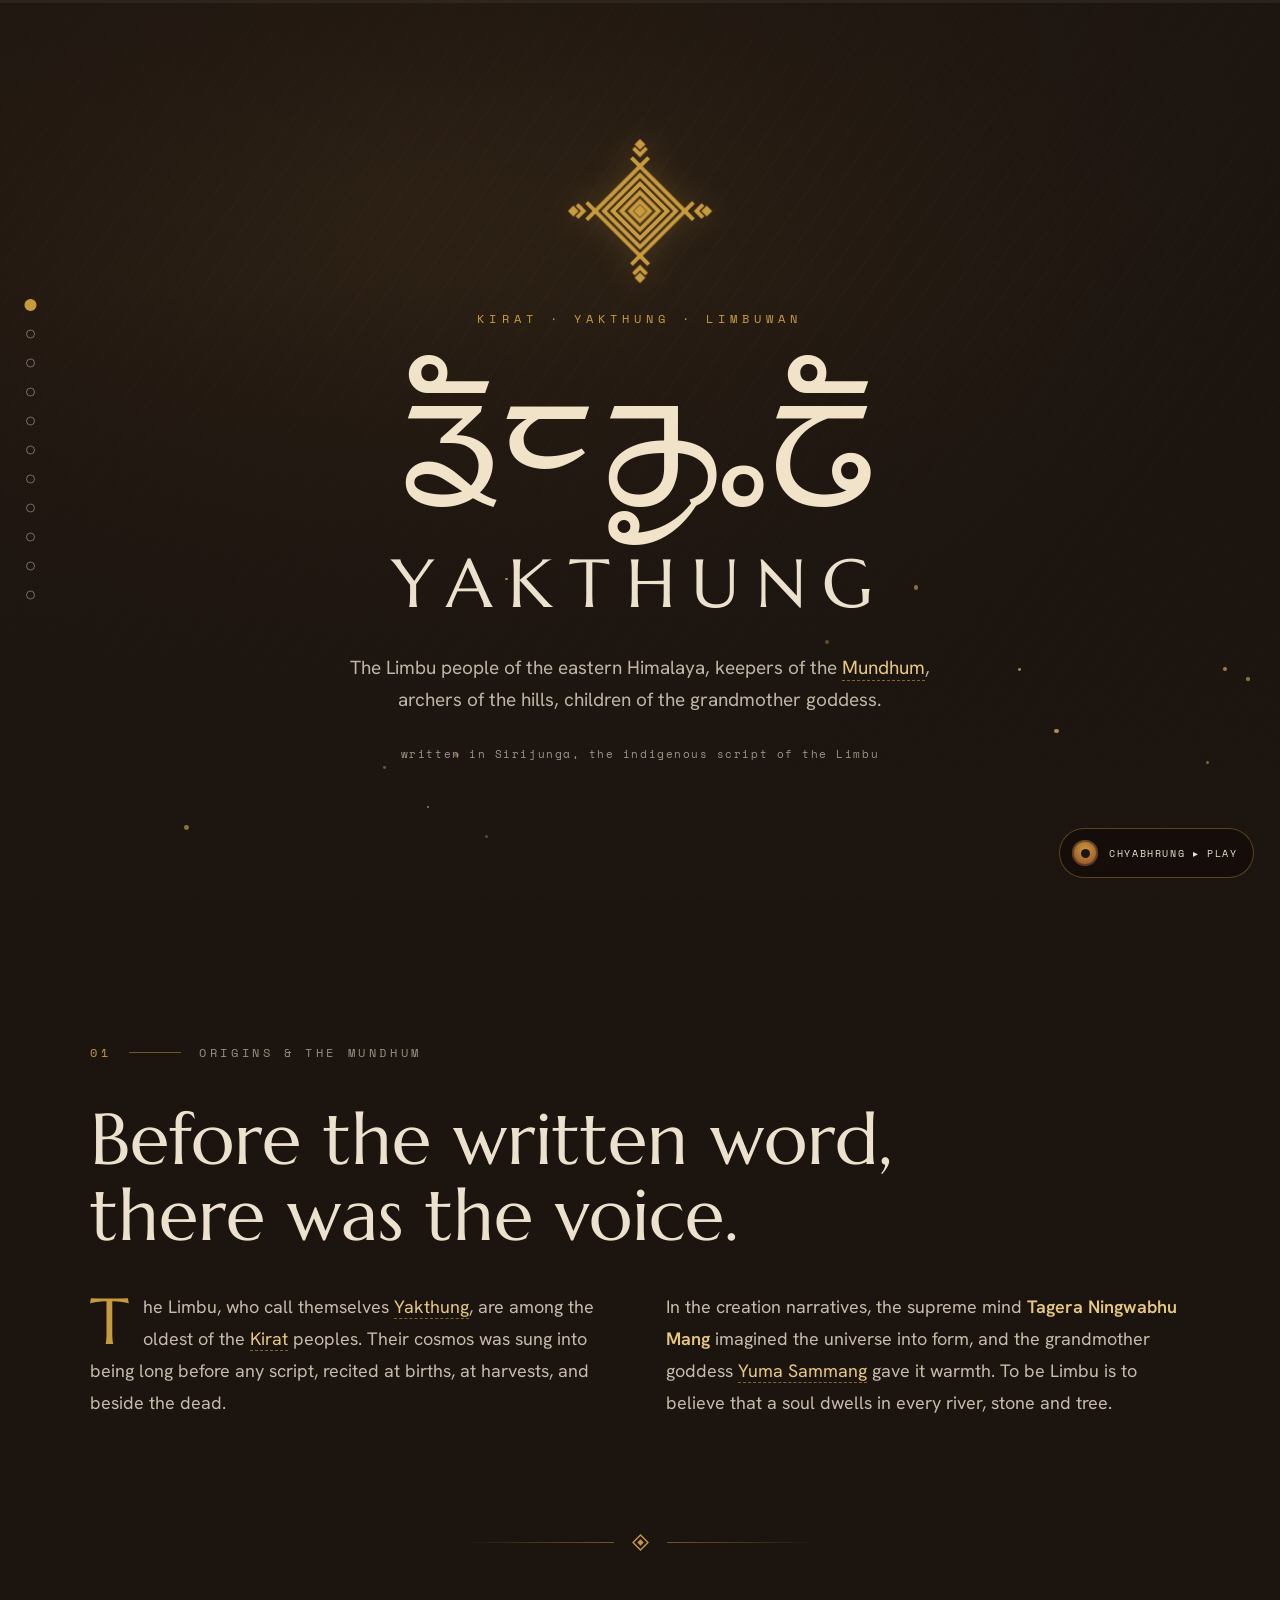
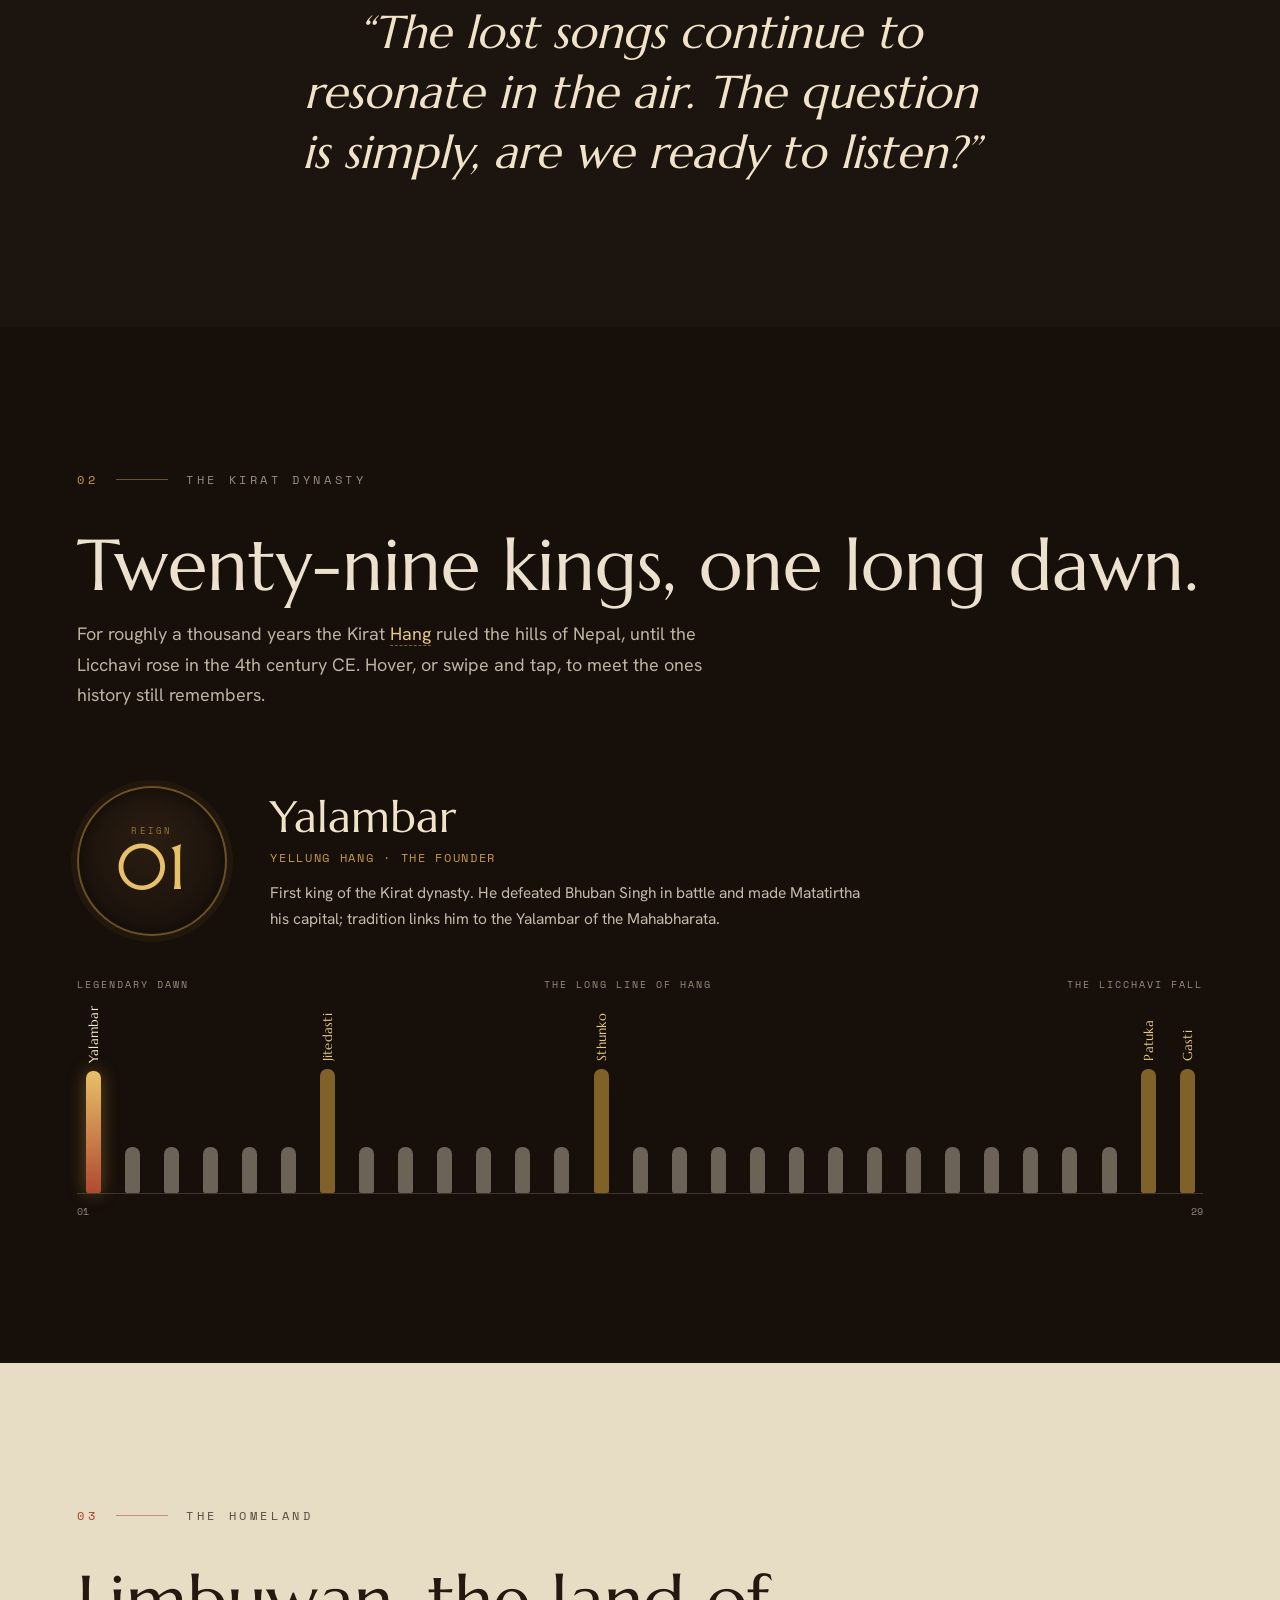
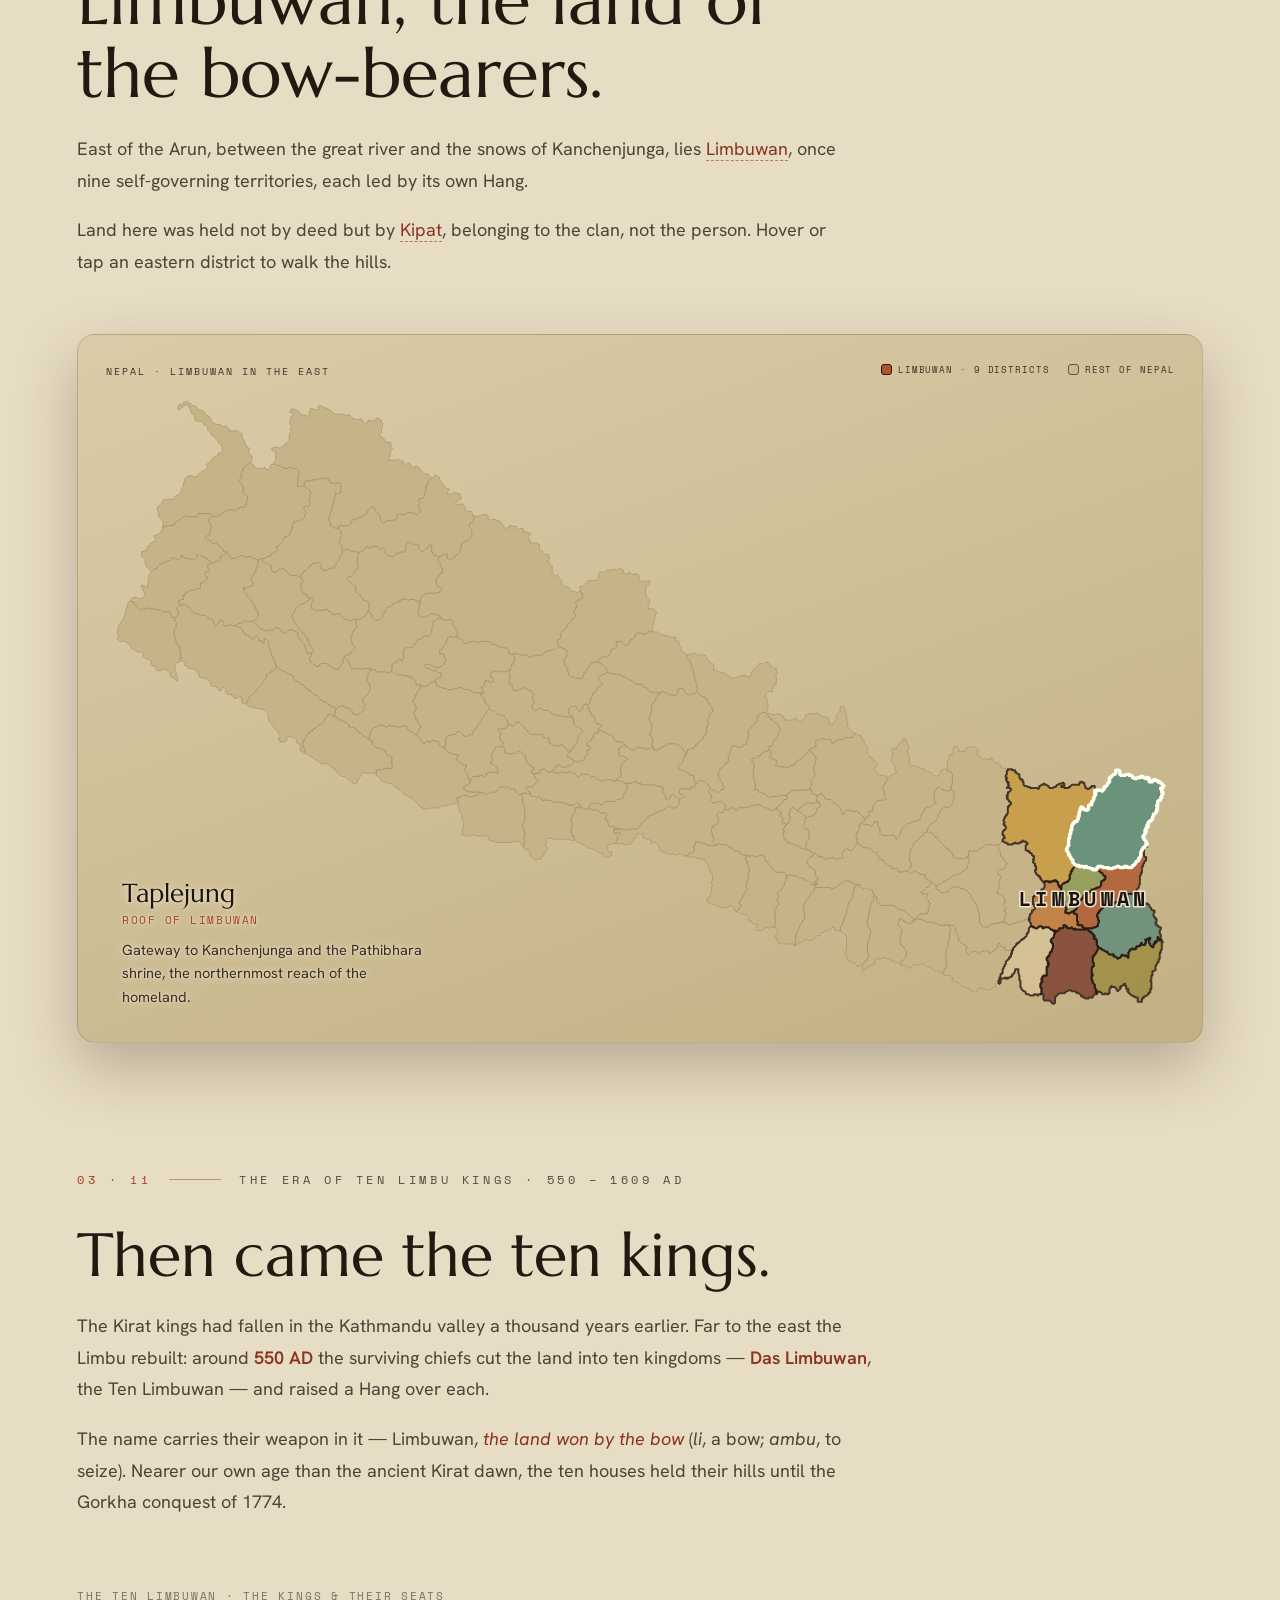
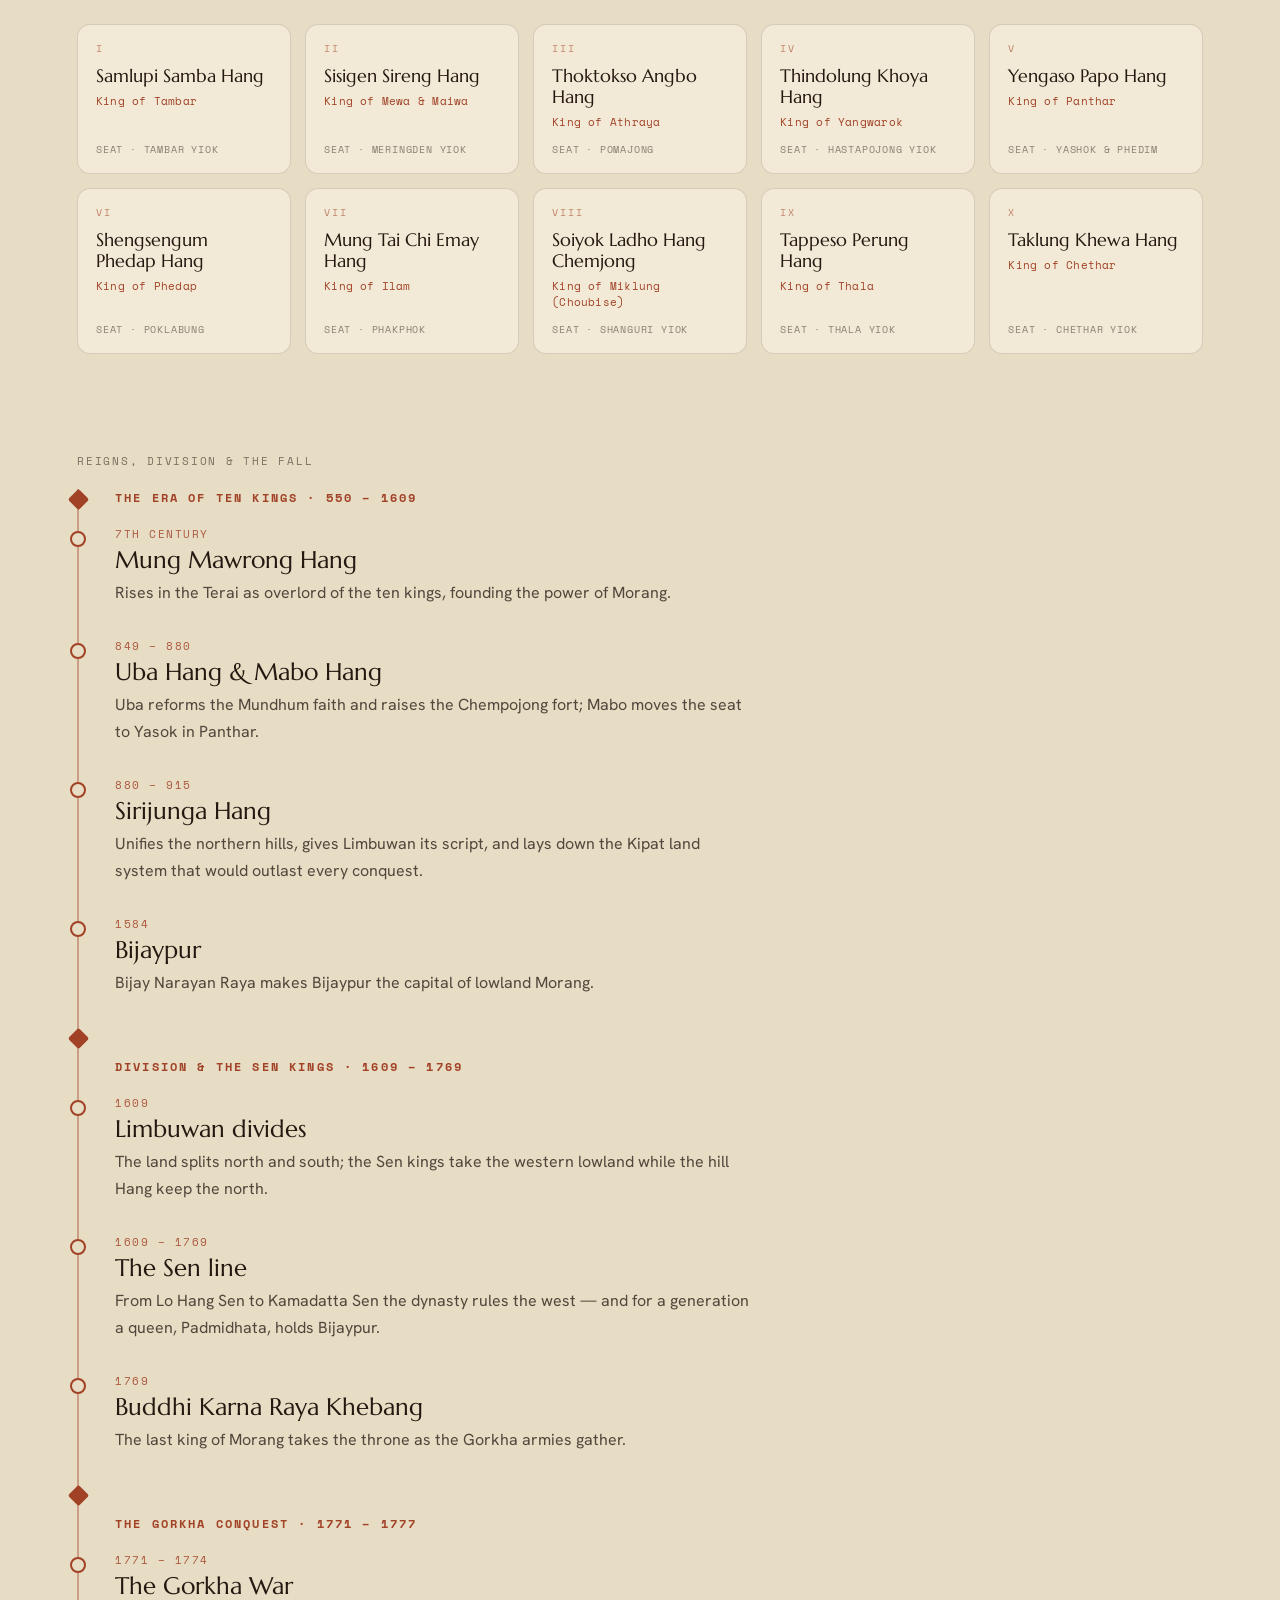
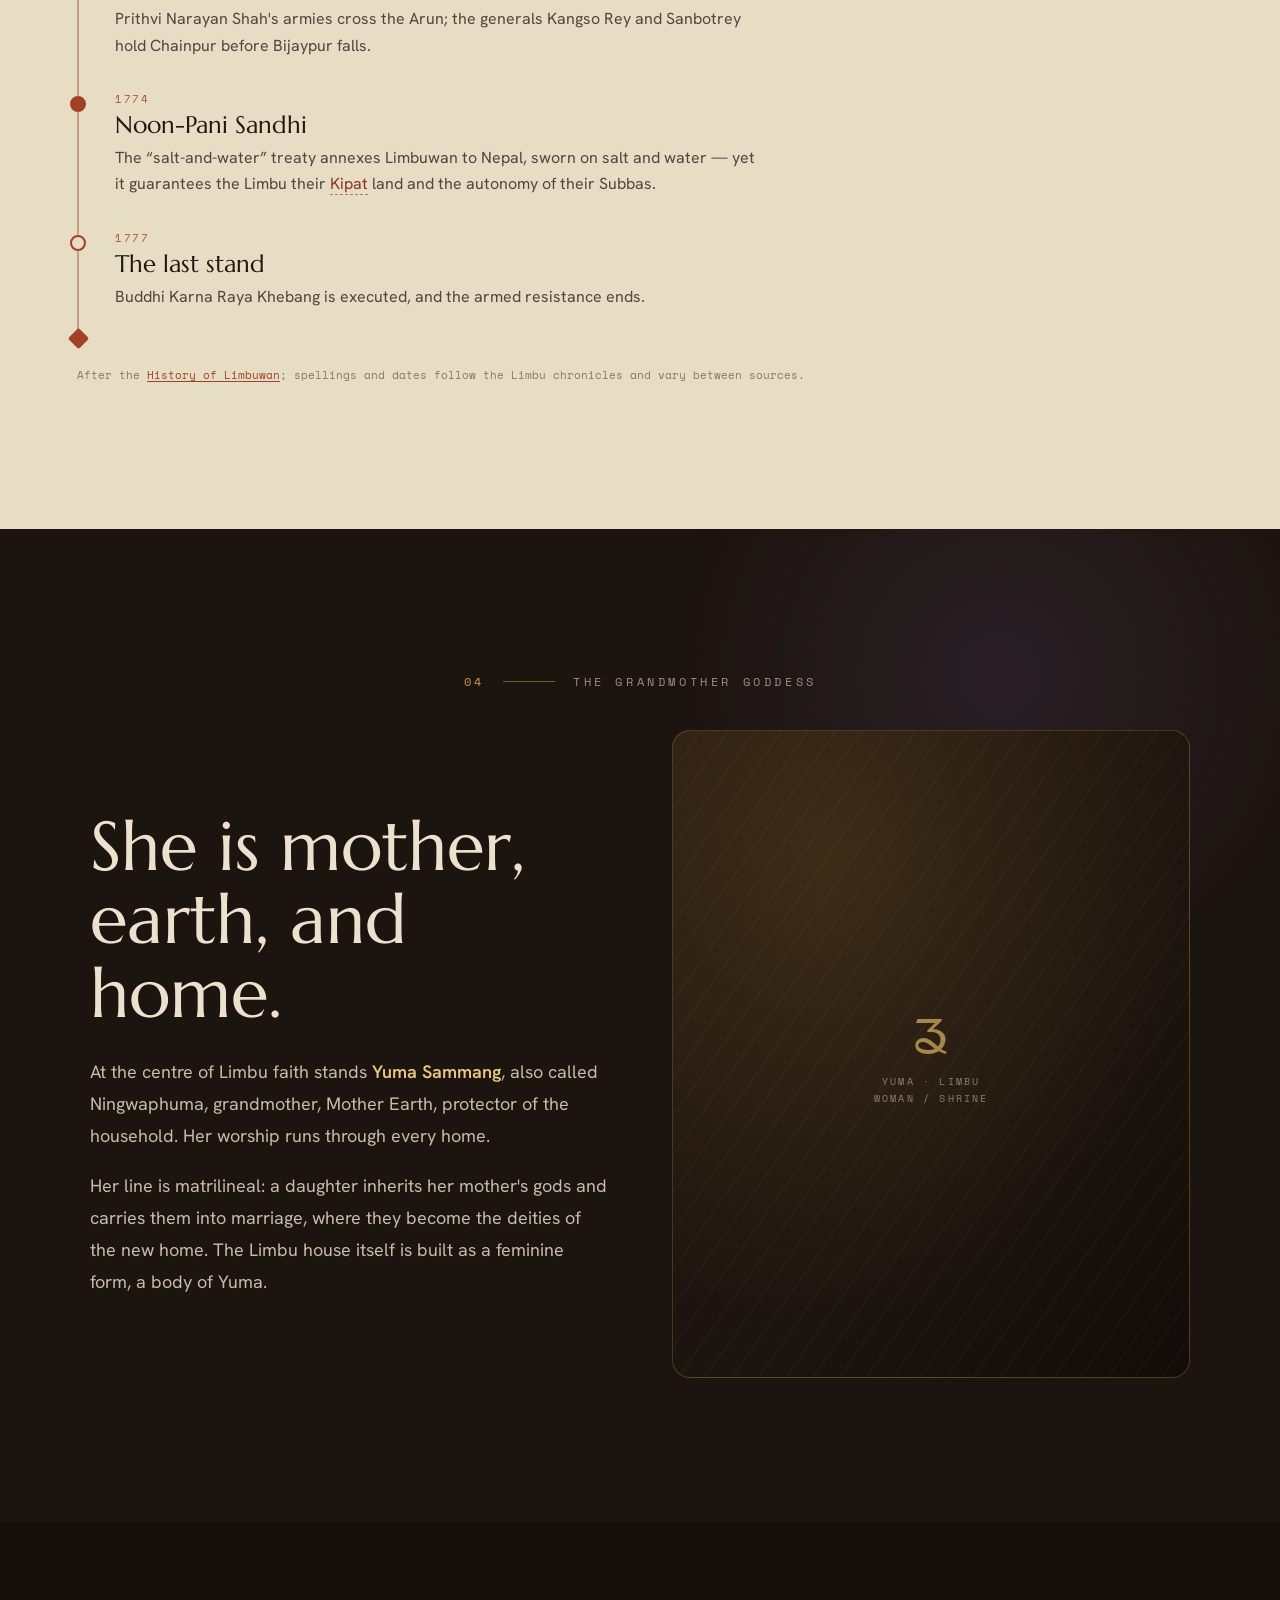
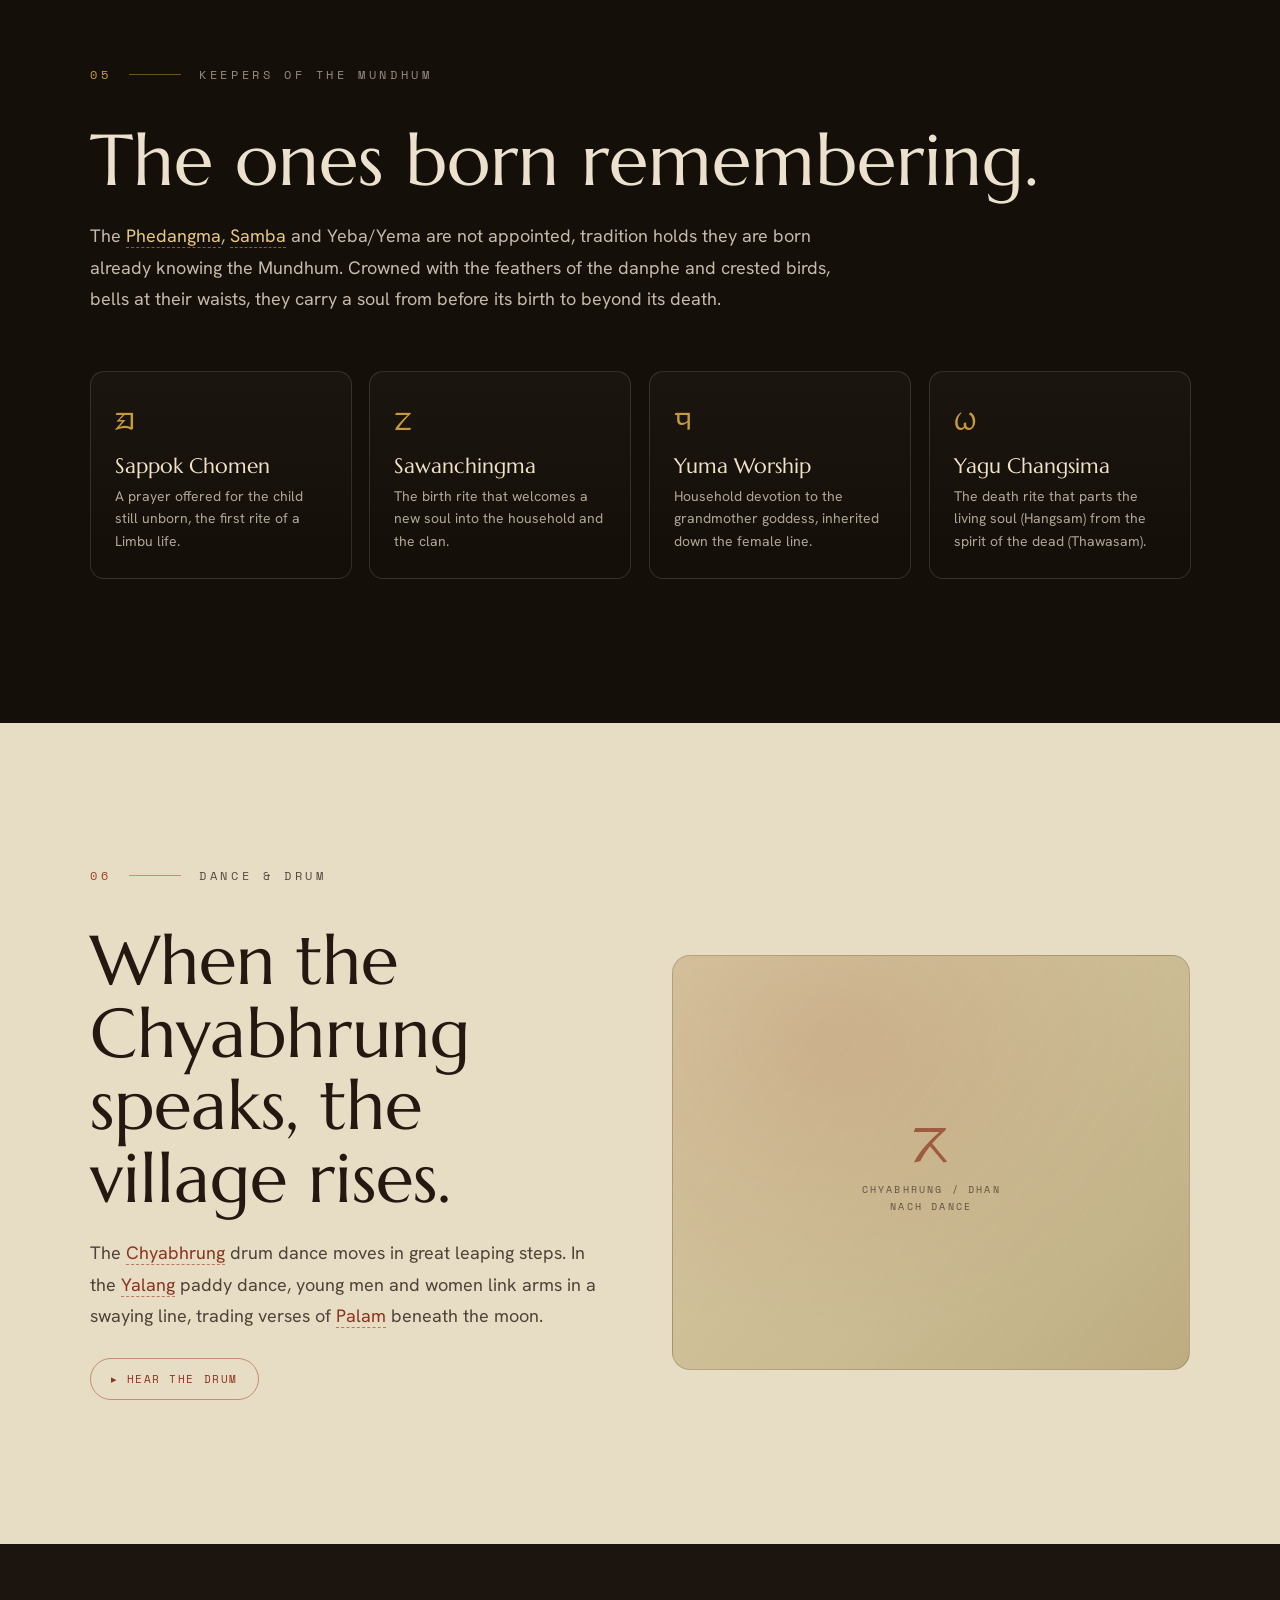
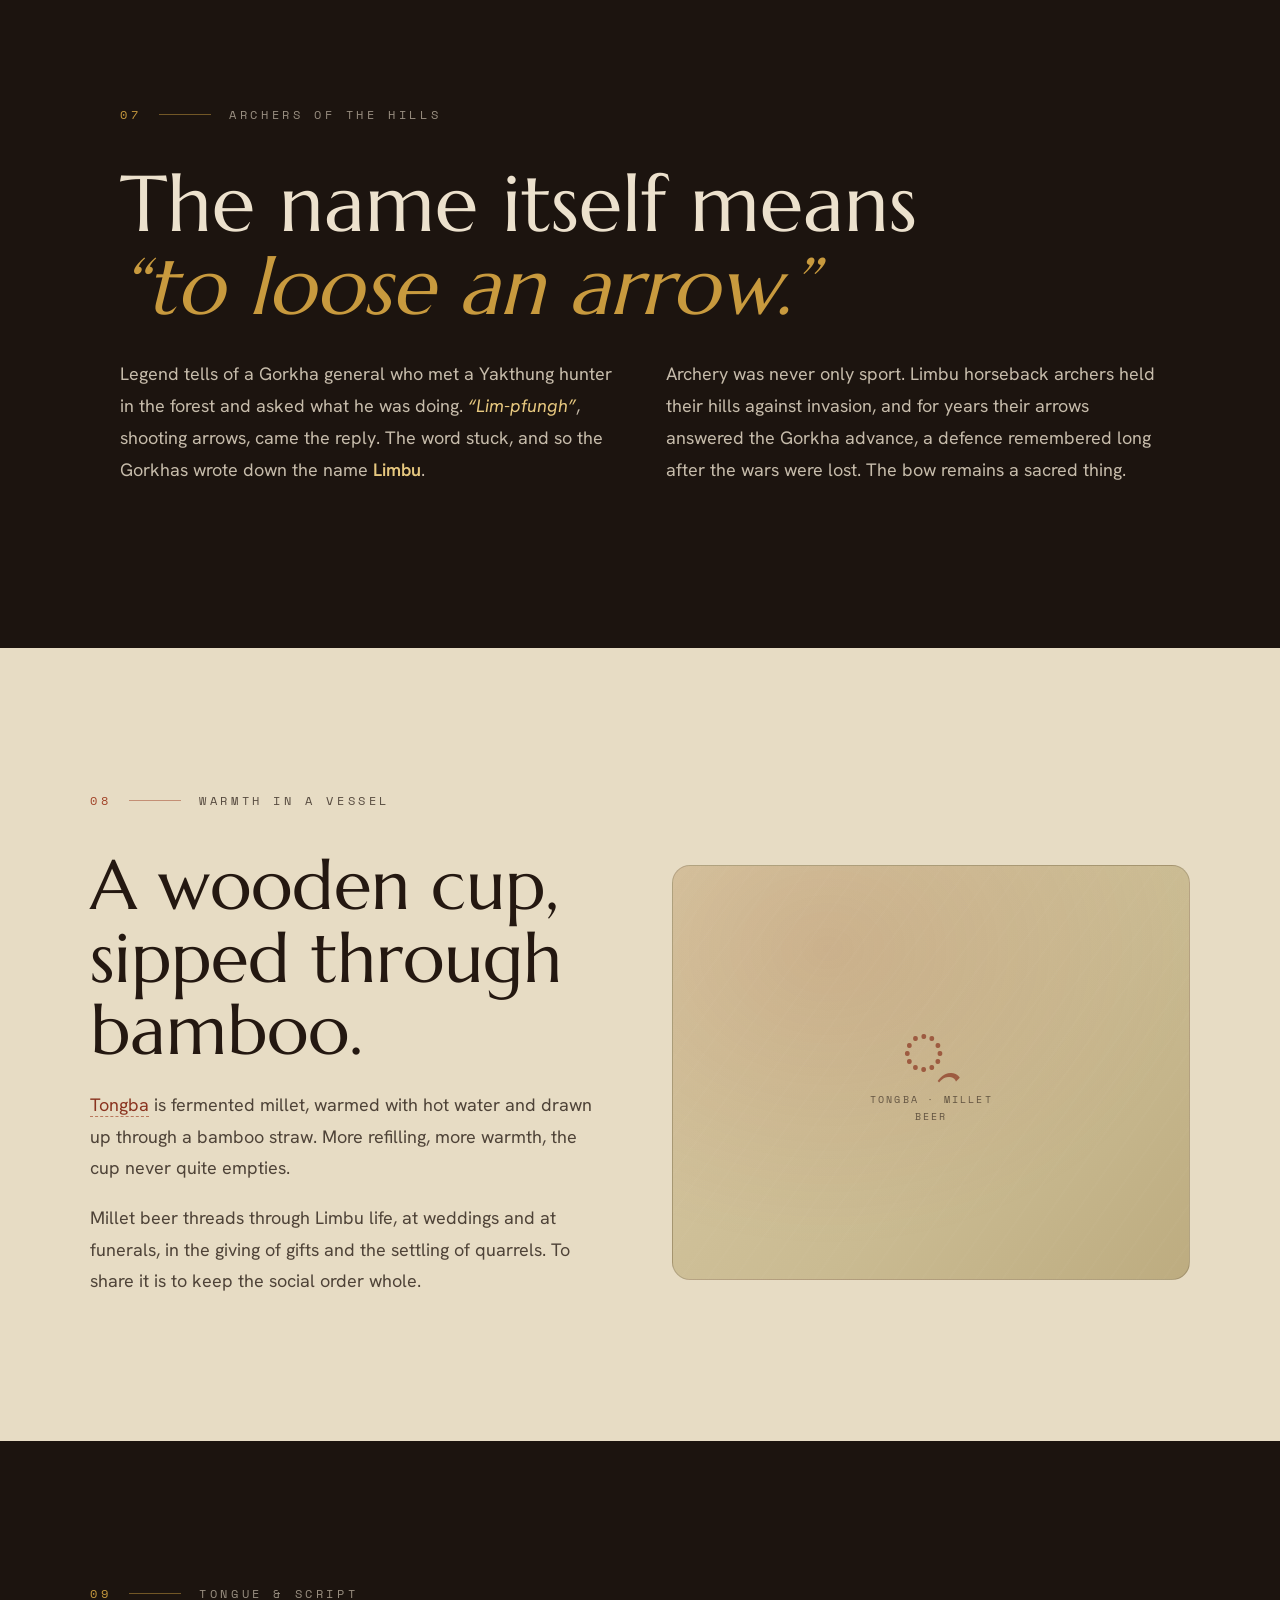
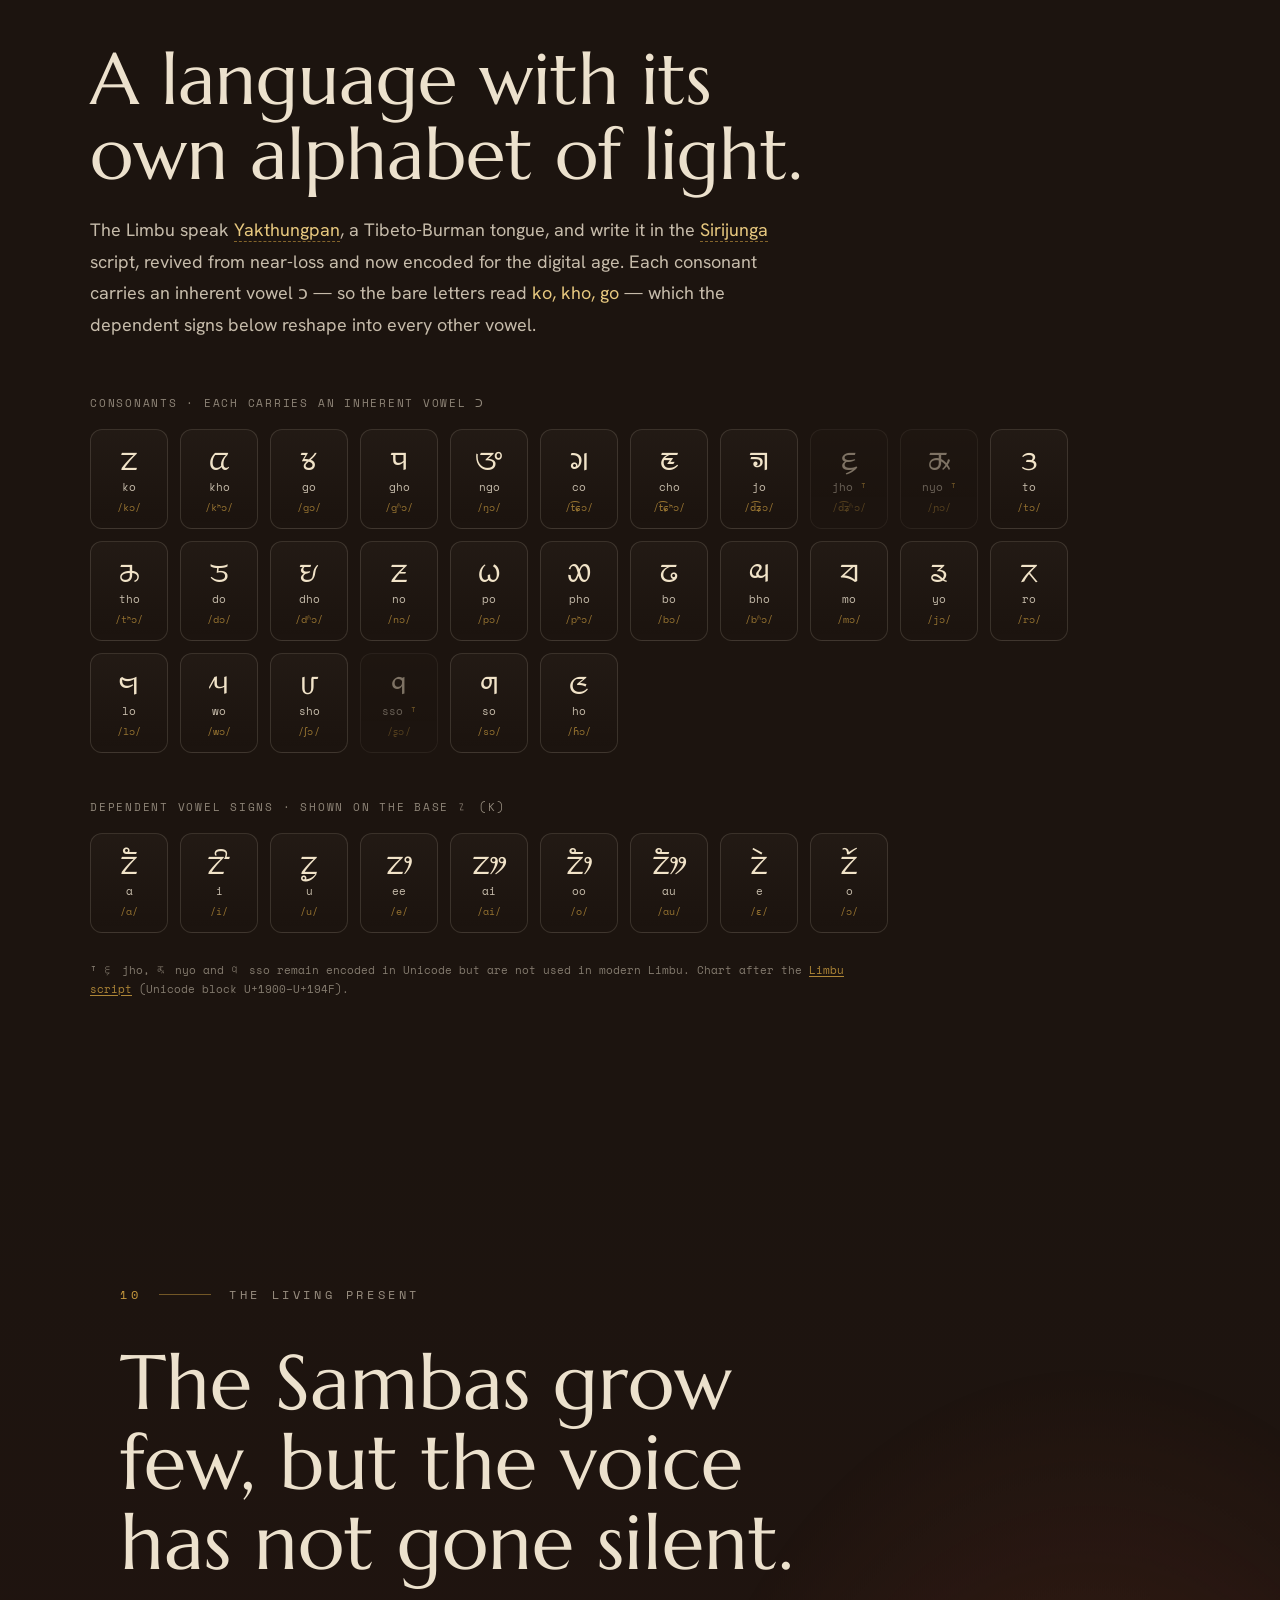
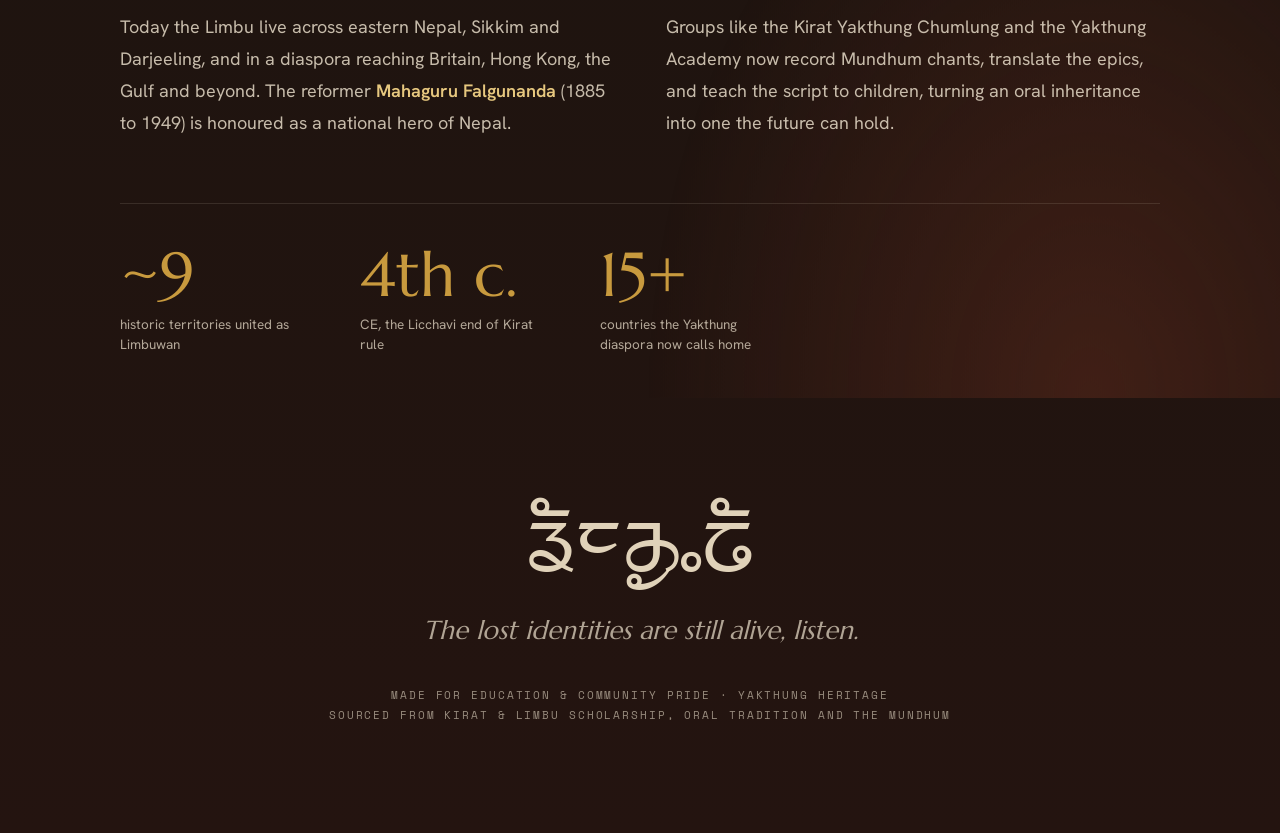
==== commit 62e515da: "Merge remote-tracking branch 'origin/main' # Conflicts: #	index.html" ====
--- a/index.html
+++ b/index.html
@@ -9,10 +9,40 @@
 <meta property="og:title" content="Yakthung · Limbu Heritage">
 <meta property="og:description" content="An interactive journey through Limbu (Yakthung) history, faith and living culture.">
 <meta property="og:type" content="website">
+<meta property="og:image" content="images/og-cover.png">
+<meta property="og:image:width" content="1200">
+<meta property="og:image:height" content="630">
+<meta property="og:image:alt" content="YAKTHUNG — Limbu Heritage">
+<meta name="twitter:card" content="summary_large_image">
+<meta name="twitter:title" content="Yakthung · Limbu Heritage">
+<meta name="twitter:description" content="An interactive journey through Limbu (Yakthung) history, faith and living culture.">
+<meta name="twitter:image" content="images/og-cover.png">
 <link rel="preconnect" href="https://fonts.googleapis.com">
 <link rel="preconnect" href="https://fonts.gstatic.com" crossorigin>
 <link href="https://fonts.googleapis.com/css2?family=Marcellus&family=Hanken+Grotesk:wght@300;400;500;600;700&family=Space+Mono:wght@400;700&family=Noto+Sans+Limbu&display=swap" rel="stylesheet">
 <link rel="stylesheet" href="assets/styles.css">
+<link rel="icon" href="data:image/svg+xml,%3Csvg xmlns='http://www.w3.org/2000/svg' viewBox='0 0 32 32'%3E%3Crect width='32' height='32' rx='7' fill='%231c140f'/%3E%3Ccircle cx='16' cy='16' r='8.5' fill='none' stroke='%23c89a3e' stroke-width='2'/%3E%3Ccircle cx='16' cy='16' r='3' fill='%23b14a30'/%3E%3C/svg%3E">
+<!-- The section content is hidden (opacity:0) and revealed by assets/main.js.
+     If that script is disabled, these fallbacks keep the page from rendering blank. -->
+<noscript><style>[data-reveal]{opacity:1!important;transform:none!important;filter:none!important}</style></noscript>
+<script>
+  /* Failsafe: if main.js is blocked, 404s, or throws before it runs, reveal
+     every [data-reveal] so the landing page is never left invisible. Skipped
+     when main.js has already booted (it sets window.__limbuReady). */
+  (function () {
+    window.addEventListener('DOMContentLoaded', function () {
+      setTimeout(function () {
+        if (window.__limbuReady) return;
+        var els = document.querySelectorAll('[data-reveal]');
+        for (var i = 0; i < els.length; i++) {
+          els[i].style.opacity = '1';
+          els[i].style.transform = 'none';
+          els[i].style.filter = 'none';
+        }
+      }, 1800);
+    });
+  })();
+</script>
 </head>
 <body>
 <div data-root style="position:relative;background:#1c140f;color:#ece1cd;overflow-x:hidden">
@@ -77,6 +107,14 @@
       <span data-navlabel style="font-family:'Space Mono',monospace;font-size:10px;letter-spacing:.16em;text-transform:uppercase;color:rgba(236,225,205,.7);opacity:0;transform:translateX(-6px);transition:all .35s;white-space:nowrap">Today</span>
     </button>
   </nav>
+
+  <!-- audio toggle -->
+  <button id="audio-toggle" type="button" aria-pressed="false" aria-label="Play the Chyabhrung drum" style="position:fixed;right:max(18px,2vw);bottom:max(18px,2.4vh);z-index:118;display:flex;align-items:center;gap:11px;padding:11px 16px 11px 12px;border:1px solid rgba(200,154,62,.4);border-radius:40px;background:rgba(18,12,8,.78);-webkit-backdrop-filter:blur(8px);backdrop-filter:blur(8px);cursor:pointer;color:#ece1cd;font-family:'Space Mono',monospace">
+    <span id="audio-disc" style="width:26px;height:26px;border-radius:50%;background:radial-gradient(circle at 50% 38%,#c89a3e,#8a3f26);display:flex;align-items:center;justify-content:center;box-shadow:inset 0 0 0 2px rgba(28,20,15,.45)">
+      <span style="width:9px;height:9px;border-radius:50%;background:#1c140f"></span>
+    </span>
+    <span id="audio-label" style="font-size:10px;letter-spacing:.16em;text-transform:uppercase">Chyabhrung ▸ play</span>
+  </button>
 
   <!-- glossary tooltip -->
   <div id="glossary-tip" role="status" aria-live="polite" style="position:fixed;z-index:200;max-width:290px;pointer-events:none;opacity:0;visibility:hidden;transform:translateY(6px);transition:opacity .16s ease,transform .16s ease;background:#120c08;border:1px solid rgba(200,154,62,.4);border-radius:11px;padding:13px 16px;box-shadow:0 20px 54px rgba(0,0,0,.6)">
@@ -136,21 +174,21 @@
       </div>
       <div data-reveal style="opacity:0;transform:translateY(20px);transition:all 1s cubic-bezier(.16,.85,.3,1);font-family:'Space Mono',monospace;font-size:12px;letter-spacing:.42em;text-transform:uppercase;color:#c89a3e;margin-bottom:30px">Kirat · Yakthung · Limbuwan</div>
       <div class="limbu" lang="lif" style="font-family:'Noto Sans Limbu',serif;font-size:clamp(64px,13.5vw,184px);line-height:.96;color:#f1e3c8;animation:scriptIn 1.9s cubic-bezier(.16,.85,.3,1) both,scriptGlow 7s ease-in-out 2s infinite">ᤕᤠᤰᤌᤢᤱᤒᤠ</div>
-      <h1 data-reveal data-reveal-delay="260" style="opacity:0;transform:translateY(22px);transition:all 1.1s cubic-bezier(.16,.85,.3,1);font-family:'Marcellus',serif;font-weight:400;font-size:clamp(30px,5.4vw,68px);letter-spacing:.24em;margin:18px 0 0;color:#ece1cd">YAKTHUNG</h1>
-      <p data-reveal data-reveal-delay="420" style="opacity:0;transform:translateY(22px);transition:all 1.1s cubic-bezier(.16,.85,.3,1);max-width:620px;margin:26px auto 0;font-size:clamp(15px,1.7vw,19px);line-height:1.7;color:rgba(236,225,205,.78);text-wrap:pretty">The Limbu people of the eastern Himalaya, keepers of the <span data-term="Mundhum" data-def="The vast oral scripture of the Limbu. Its name means “the power of great strength.” It holds creation, genealogy, ritual and law, carried entirely by voice." role="button" tabindex="0" style="border-bottom:1px dashed rgba(200,154,62,.6);cursor:help;color:#e7c87f">Mundhum</span>, archers of the hills, children of the grandmother goddess.</p>
-      <div data-reveal data-reveal-delay="560" style="opacity:0;transition:all 1.1s ease;font-family:'Space Mono',monospace;font-size:11px;letter-spacing:.14em;color:rgba(236,225,205,.62);margin-top:30px">written in Sirijunga, the indigenous script of the Limbu</div>
+      <h1 class="reveal" data-reveal data-reveal-delay="260" style="font-family:'Marcellus',serif;font-weight:400;font-size:clamp(30px,5.4vw,68px);letter-spacing:.24em;margin:18px 0 0;color:#ece1cd">YAKTHUNG</h1>
+      <p class="reveal" data-reveal data-reveal-delay="420" style="max-width:620px;margin:26px auto 0;font-size:clamp(15px,1.7vw,19px);line-height:1.7;color:rgba(236,225,205,.78);text-wrap:pretty">The Limbu people of the eastern Himalaya, keepers of the <span data-term="Mundhum" data-def="The vast oral scripture of the Limbu. Its name means “the power of great strength.” It holds creation, genealogy, ritual and law, carried entirely by voice." role="button" tabindex="0" style="border-bottom:1px dashed rgba(200,154,62,.6);cursor:help;color:#e7c87f">Mundhum</span>, archers of the hills, children of the grandmother goddess.</p>
+      <div class="reveal-fade" data-reveal data-reveal-delay="560" style="font-family:'Space Mono',monospace;font-size:11px;letter-spacing:.14em;color:rgba(236,225,205,.62);margin-top:30px">written in Sirijunga, the indigenous script of the Limbu</div>
     </div>
   </section>
 
   <!-- ============ 01 ORIGINS & MUNDHUM ============ -->
   <section id="sec-origins" data-chapter data-screen-label="Origins" style="position:relative;padding:clamp(110px,16vh,200px) clamp(26px,7vw,150px)">
     <div style="max-width:1140px;margin:0 auto">
-      <div data-reveal style="opacity:0;transform:translateY(28px);transition:all 1s cubic-bezier(.16,.85,.3,1);display:flex;align-items:center;gap:18px;margin-bottom:44px">
-        <span style="font-family:'Space Mono',monospace;font-size:12px;letter-spacing:.3em;color:#c89a3e">01</span>
-        <span style="width:52px;height:1px;background:rgba(200,154,62,.5)"></span>
-        <span style="font-family:'Space Mono',monospace;font-size:12px;letter-spacing:.3em;text-transform:uppercase;color:rgba(236,225,205,.6)">Origins &amp; the Mundhum</span>
-      </div>
-      <h2 data-reveal data-reveal-delay="120" style="opacity:0;transform:translateY(30px);transition:all 1.05s cubic-bezier(.16,.85,.3,1);font-family:'Marcellus',serif;font-weight:400;font-size:clamp(34px,5.6vw,76px);line-height:1.06;margin:0 0 38px;max-width:16ch;text-wrap:balance">Before the written word, there was the voice.</h2>
+      <div class="reveal section-tag" data-reveal>
+        <span class="section-tag__num">01</span>
+        <span class="section-tag__rule"></span>
+        <span class="section-tag__label">Origins &amp; the Mundhum</span>
+      </div>
+      <h2 class="reveal" data-reveal data-reveal-delay="120" style="font-family:'Marcellus',serif;font-weight:400;font-size:clamp(34px,5.6vw,76px);line-height:1.06;margin:0 0 38px;max-width:16ch;text-wrap:balance">Before the written word, there was the voice.</h2>
       <div style="display:grid;grid-template-columns:repeat(auto-fit,minmax(290px,1fr));gap:clamp(28px,4vw,60px);align-items:start">
         <p data-reveal data-reveal-delay="200" class="dropcap" style="opacity:0;transform:translateY(26px);transition:all 1.05s cubic-bezier(.16,.85,.3,1);font-size:clamp(15px,1.6vw,18px);line-height:1.78;color:rgba(236,225,205,.82);margin:0;text-wrap:pretty">The Limbu, who call themselves <span data-term="Yakthung" data-def="The Limbu endonym. In their own language it reads as “heroes of the hills”, yak (hills) and thung (mighty ones)." role="button" tabindex="0" style="border-bottom:1px dashed rgba(200,154,62,.6);cursor:help;color:#e7c87f">Yakthung</span>, are among the oldest of the <span data-term="Kirat" data-def="An ancient Himalayan civilisation and ethnic identity. The Limbu, along with the Rai and others, descend from the Kirati peoples who once ruled the central hills of Nepal." role="button" tabindex="0" style="border-bottom:1px dashed rgba(200,154,62,.6);cursor:help;color:#e7c87f">Kirat</span> peoples. Their cosmos was sung into being long before any script, recited at births, at harvests, and beside the dead.</p>
         <p data-reveal data-reveal-delay="300" style="opacity:0;transform:translateY(26px);transition:all 1.05s cubic-bezier(.16,.85,.3,1);font-size:clamp(15px,1.6vw,18px);line-height:1.78;color:rgba(236,225,205,.82);margin:0;text-wrap:pretty">In the creation narratives, the supreme mind <strong style="color:#e7c87f;font-weight:600">Tagera Ningwabhu Mang</strong> imagined the universe into form, and the grandmother goddess <span data-term="Yuma Sammang" data-def="“Mother Earth” or “Grandmother”, the central deity of the Limbu, source of fertility, protection and the household itself." role="button" tabindex="0" style="border-bottom:1px dashed rgba(200,154,62,.6);cursor:help;color:#e7c87f">Yuma Sammang</span> gave it warmth. To be Limbu is to believe that a soul dwells in every river, stone and tree.</p>
@@ -171,13 +209,13 @@
   <!-- ============ 02 THE 29 HANG (kings timeline) ============ -->
   <section id="sec-kings" data-chapter data-screen-label="The 29 Hang" style="position:relative;padding:clamp(110px,16vh,190px) clamp(26px,6vw,110px);background:#160f0a">
     <div style="max-width:1240px;margin:0 auto">
-      <div data-reveal style="opacity:0;transform:translateY(28px);transition:all 1s cubic-bezier(.16,.85,.3,1);display:flex;align-items:center;gap:18px;margin-bottom:36px">
-        <span style="font-family:'Space Mono',monospace;font-size:12px;letter-spacing:.3em;color:#c89a3e">02</span>
-        <span style="width:52px;height:1px;background:rgba(200,154,62,.5)"></span>
-        <span style="font-family:'Space Mono',monospace;font-size:12px;letter-spacing:.3em;text-transform:uppercase;color:rgba(236,225,205,.6)">The Kirat dynasty</span>
-      </div>
-      <h2 data-reveal data-reveal-delay="120" style="opacity:0;transform:translateY(30px);transition:all 1.05s cubic-bezier(.16,.85,.3,1);font-family:'Marcellus',serif;font-weight:400;font-size:clamp(34px,5.6vw,76px);line-height:1.05;margin:0 0 16px">Twenty-nine kings, one long dawn.</h2>
-      <p data-reveal data-reveal-delay="200" style="opacity:0;transform:translateY(24px);transition:all 1s cubic-bezier(.16,.85,.3,1);max-width:680px;font-size:clamp(15px,1.6vw,18px);line-height:1.7;color:rgba(236,225,205,.78);margin:0 0 52px">For roughly a thousand years the Kirat <span data-term="Hang" data-def="“King” in the Limbu language. Each Hang ruled a clan-based hill polity within the wider Kirat realm." role="button" tabindex="0" style="border-bottom:1px dashed rgba(200,154,62,.6);cursor:help;color:#e7c87f">Hang</span> ruled the hills of Nepal, until the Licchavi rose in the 4th century CE. Hover, or swipe and tap, to meet the ones history still remembers.</p>
+      <div class="reveal section-tag" data-reveal>
+        <span class="section-tag__num">02</span>
+        <span class="section-tag__rule"></span>
+        <span class="section-tag__label">The Kirat dynasty</span>
+      </div>
+      <h2 class="reveal" data-reveal data-reveal-delay="120" style="font-family:'Marcellus',serif;font-weight:400;font-size:clamp(34px,5.6vw,76px);line-height:1.05;margin:0 0 16px">Twenty-nine kings, one long dawn.</h2>
+      <p class="reveal" data-reveal data-reveal-delay="200" style="max-width:680px;font-size:clamp(15px,1.6vw,18px);line-height:1.7;color:rgba(236,225,205,.78);margin:0 0 52px">For roughly a thousand years the Kirat <span data-term="Hang" data-def="“King” in the Limbu language. Each Hang ruled a clan-based hill polity within the wider Kirat realm." role="button" tabindex="0" style="border-bottom:1px dashed rgba(200,154,62,.6);cursor:help;color:#e7c87f">Hang</span> ruled the hills of Nepal, until the Licchavi rose in the 4th century CE. Hover, or swipe and tap, to meet the ones history still remembers.</p>
 
       <!-- detail card -->
       <div id="king-detail" style="display:flex;gap:clamp(22px,3.4vw,46px);align-items:center;flex-wrap:wrap;min-height:196px;margin:0 0 18px;padding:clamp(8px,1.4vw,16px) 0">
@@ -193,7 +231,7 @@
       </div>
 
       <!-- era timeline -->
-      <div data-reveal data-reveal-delay="160" style="opacity:0;transition:all 1s ease">
+      <div class="reveal-fade" data-reveal data-reveal-delay="160">
         <div style="display:flex;justify-content:space-between;font-family:'Space Mono',monospace;font-size:10px;letter-spacing:.2em;text-transform:uppercase;color:rgba(236,225,205,.6);margin-bottom:14px">
           <span>Legendary dawn</span><span style="text-align:center">The long line of Hang</span><span style="text-align:right">The Licchavi fall</span>
         </div>
@@ -210,17 +248,17 @@
   <!-- ============ 03 LIMBUWAN MAP (cream) ============ -->
   <section id="sec-map" data-chapter data-screen-label="Limbuwan" style="position:relative;padding:clamp(110px,16vh,190px) clamp(26px,6vw,110px);background:#e7dcc4;color:#241811">
     <div style="max-width:1240px;margin:0 auto">
-      <div data-reveal style="opacity:0;transform:translateY(28px);transition:all 1s cubic-bezier(.16,.85,.3,1);display:flex;align-items:center;gap:18px;margin-bottom:36px">
-        <span style="font-family:'Space Mono',monospace;font-size:12px;letter-spacing:.3em;color:#a14227">03</span>
-        <span style="width:52px;height:1px;background:rgba(161,66,39,.5)"></span>
-        <span style="font-family:'Space Mono',monospace;font-size:12px;letter-spacing:.3em;text-transform:uppercase;color:rgba(36,24,17,.74)">The homeland</span>
+      <div class="reveal section-tag section-tag--cream" data-reveal>
+        <span class="section-tag__num">03</span>
+        <span class="section-tag__rule"></span>
+        <span class="section-tag__label">The homeland</span>
       </div>
       <div style="max-width:760px;margin:0 0 clamp(34px,5vw,56px)">
-        <h2 data-reveal data-reveal-delay="120" style="opacity:0;transform:translateY(30px);transition:all 1.05s cubic-bezier(.16,.85,.3,1);font-family:'Marcellus',serif;font-weight:400;font-size:clamp(34px,5.4vw,72px);line-height:1.05;margin:0 0 24px">Limbuwan, the land of the bow-bearers.</h2>
-        <p data-reveal data-reveal-delay="200" style="opacity:0;transform:translateY(24px);transition:all 1s cubic-bezier(.16,.85,.3,1);font-size:clamp(15px,1.6vw,18px);line-height:1.76;color:rgba(36,24,17,.78);text-wrap:pretty;margin:0 0 18px">East of the Arun, between the great river and the snows of Kanchenjunga, lies <span data-term="Limbuwan" data-def="“The land of the Limbu.” The historic homeland of nine self-governing Limbu territories across what is now eastern Nepal, Sikkim and beyond." role="button" tabindex="0" style="border-bottom:1px dashed rgba(161,66,39,.65);cursor:help;color:#8a3420">Limbuwan</span>, once nine self-governing territories, each led by its own Hang.</p>
-        <p data-reveal data-reveal-delay="280" style="opacity:0;transform:translateY(24px);transition:all 1s cubic-bezier(.16,.85,.3,1);font-size:clamp(15px,1.6vw,18px);line-height:1.76;color:rgba(36,24,17,.78);text-wrap:pretty;margin:0">Land here was held not by deed but by <span data-term="Kipat" data-def="A communal land-tenure system unique to the Kirat. Land belonged to the clan and the community, not the individual, a cornerstone of Limbu self-rule." role="button" tabindex="0" style="border-bottom:1px dashed rgba(161,66,39,.65);cursor:help;color:#8a3420">Kipat</span>, belonging to the clan, not the person. Hover or tap an eastern district to walk the hills.</p>
-      </div>
-      <div data-reveal data-reveal-delay="160" style="opacity:0;transform:translateY(30px);transition:all 1.1s cubic-bezier(.16,.85,.3,1);position:relative">
+        <h2 class="reveal" data-reveal data-reveal-delay="120" style="font-family:'Marcellus',serif;font-weight:400;font-size:clamp(34px,5.4vw,72px);line-height:1.05;margin:0 0 24px">Limbuwan, the land of the bow-bearers.</h2>
+        <p class="reveal" data-reveal data-reveal-delay="200" style="font-size:clamp(15px,1.6vw,18px);line-height:1.76;color:rgba(36,24,17,.78);text-wrap:pretty;margin:0 0 18px">East of the Arun, between the great river and the snows of Kanchenjunga, lies <span data-term="Limbuwan" data-def="“The land of the Limbu.” The historic homeland of nine self-governing Limbu territories across what is now eastern Nepal, Sikkim and beyond." role="button" tabindex="0" style="border-bottom:1px dashed rgba(161,66,39,.65);cursor:help;color:#8a3420">Limbuwan</span>, once nine self-governing territories, each led by its own Hang.</p>
+        <p class="reveal" data-reveal data-reveal-delay="280" style="font-size:clamp(15px,1.6vw,18px);line-height:1.76;color:rgba(36,24,17,.78);text-wrap:pretty;margin:0">Land here was held not by deed but by <span data-term="Kipat" data-def="A communal land-tenure system unique to the Kirat. Land belonged to the clan and the community, not the individual, a cornerstone of Limbu self-rule." role="button" tabindex="0" style="border-bottom:1px dashed rgba(161,66,39,.65);cursor:help;color:#8a3420">Kipat</span>, belonging to the clan, not the person. Hover or tap an eastern district to walk the hills.</p>
+      </div>
+      <div class="reveal" data-reveal data-reveal-delay="160" style="position:relative">
         <div style="position:relative;width:100%;border-radius:18px;background:linear-gradient(160deg,#dacca8,#c3b184);box-shadow:0 24px 60px rgba(60,40,22,.28);border:1px solid rgba(36,24,17,.14);padding:clamp(18px,2.4vw,28px)">
           <div style="display:flex;justify-content:space-between;align-items:baseline;margin-bottom:12px;flex-wrap:wrap;gap:10px">
             <div style="font-family:'Space Mono',monospace;font-size:10px;letter-spacing:.2em;text-transform:uppercase;color:rgba(36,24,17,.85)">Nepal · Limbuwan in the east</div>
@@ -298,21 +336,21 @@
   <section id="sec-yuma" data-chapter data-screen-label="Yuma Sammang" style="position:relative;padding:clamp(110px,16vh,200px) clamp(26px,7vw,150px);overflow:hidden">
     <div data-parallax="0.06" aria-hidden="true" style="position:absolute;left:50%;top:14%;transform:translateX(-50%);width:min(64vw,720px);height:min(64vw,720px);border-radius:50%;background:radial-gradient(circle,rgba(90,76,120,.22),transparent 66%);pointer-events:none"></div>
     <div style="max-width:1140px;margin:0 auto;position:relative">
-      <div data-reveal style="opacity:0;transform:translateY(28px);transition:all 1s cubic-bezier(.16,.85,.3,1);display:flex;align-items:center;gap:18px;margin-bottom:40px;justify-content:center">
-        <span style="font-family:'Space Mono',monospace;font-size:12px;letter-spacing:.3em;color:#c89a3e">04</span>
-        <span style="width:52px;height:1px;background:rgba(200,154,62,.5)"></span>
-        <span style="font-family:'Space Mono',monospace;font-size:12px;letter-spacing:.3em;text-transform:uppercase;color:rgba(236,225,205,.6)">The grandmother goddess</span>
+      <div class="reveal section-tag section-tag--center" data-reveal>
+        <span class="section-tag__num">04</span>
+        <span class="section-tag__rule"></span>
+        <span class="section-tag__label">The grandmother goddess</span>
       </div>
       <div style="display:grid;grid-template-columns:repeat(auto-fit,minmax(260px,1fr));gap:clamp(34px,5vw,72px);align-items:center">
-        <div data-reveal data-reveal-delay="140" style="opacity:0;transform:translateY(30px);transition:all 1.1s cubic-bezier(.16,.85,.3,1);order:2">
+        <div class="reveal" data-reveal data-reveal-delay="140" style="order:2">
           <figure class="img-slot" data-img-slot="yuma" style="display:block;width:100%;aspect-ratio:4/5;border:1px solid rgba(200,154,62,.3);border-radius:18px">
             <div class="img-slot__inner"><span class="img-slot__glyph">ᤕ</span><span class="img-slot__label">Yuma · Limbu woman / shrine</span></div>
           </figure>
         </div>
         <div style="order:1">
-          <h2 data-reveal data-reveal-delay="120" style="opacity:0;transform:translateY(30px);transition:all 1.05s cubic-bezier(.16,.85,.3,1);font-family:'Marcellus',serif;font-weight:400;font-size:clamp(34px,5.4vw,72px);line-height:1.06;margin:0 0 26px">She is mother, earth, and home.</h2>
-          <p data-reveal data-reveal-delay="200" style="opacity:0;transform:translateY(24px);transition:all 1s cubic-bezier(.16,.85,.3,1);font-size:clamp(15px,1.6vw,18px);line-height:1.78;color:rgba(236,225,205,.82);margin:0 0 18px;text-wrap:pretty">At the centre of Limbu faith stands <strong style="color:#e7c87f;font-weight:600">Yuma Sammang</strong>, also called Ningwaphuma, grandmother, Mother Earth, protector of the household. Her worship runs through every home.</p>
-          <p data-reveal data-reveal-delay="280" style="opacity:0;transform:translateY(24px);transition:all 1s cubic-bezier(.16,.85,.3,1);font-size:clamp(15px,1.6vw,18px);line-height:1.78;color:rgba(236,225,205,.82);margin:0;text-wrap:pretty">Her line is matrilineal: a daughter inherits her mother's gods and carries them into marriage, where they become the deities of the new home. The Limbu house itself is built as a feminine form, a body of Yuma.</p>
+          <h2 class="reveal" data-reveal data-reveal-delay="120" style="font-family:'Marcellus',serif;font-weight:400;font-size:clamp(34px,5.4vw,72px);line-height:1.06;margin:0 0 26px">She is mother, earth, and home.</h2>
+          <p class="reveal" data-reveal data-reveal-delay="200" style="font-size:clamp(15px,1.6vw,18px);line-height:1.78;color:rgba(236,225,205,.82);margin:0 0 18px;text-wrap:pretty">At the centre of Limbu faith stands <strong style="color:#e7c87f;font-weight:600">Yuma Sammang</strong>, also called Ningwaphuma, grandmother, Mother Earth, protector of the household. Her worship runs through every home.</p>
+          <p class="reveal" data-reveal data-reveal-delay="280" style="font-size:clamp(15px,1.6vw,18px);line-height:1.78;color:rgba(236,225,205,.82);margin:0;text-wrap:pretty">Her line is matrilineal: a daughter inherits her mother's gods and carries them into marriage, where they become the deities of the new home. The Limbu house itself is built as a feminine form, a body of Yuma.</p>
         </div>
       </div>
     </div>
@@ -321,30 +359,30 @@
   <!-- ============ 05 PHEDANGMA / SAMBA ============ -->
   <section id="sec-shaman" data-chapter data-screen-label="Phedangma" style="position:relative;padding:clamp(110px,16vh,190px) clamp(26px,7vw,150px);background:#150f0a">
     <div style="max-width:1140px;margin:0 auto">
-      <div data-reveal style="opacity:0;transform:translateY(28px);transition:all 1s cubic-bezier(.16,.85,.3,1);display:flex;align-items:center;gap:18px;margin-bottom:40px">
-        <span style="font-family:'Space Mono',monospace;font-size:12px;letter-spacing:.3em;color:#c89a3e">05</span>
-        <span style="width:52px;height:1px;background:rgba(200,154,62,.5)"></span>
-        <span style="font-family:'Space Mono',monospace;font-size:12px;letter-spacing:.3em;text-transform:uppercase;color:rgba(236,225,205,.6)">Keepers of the Mundhum</span>
-      </div>
-      <h2 data-reveal data-reveal-delay="120" style="opacity:0;transform:translateY(30px);transition:all 1.05s cubic-bezier(.16,.85,.3,1);font-family:'Marcellus',serif;font-weight:400;font-size:clamp(34px,5.6vw,76px);line-height:1.05;margin:0 0 22px;max-width:18ch;text-wrap:balance">The ones born remembering.</h2>
-      <p data-reveal data-reveal-delay="200" style="opacity:0;transform:translateY(24px);transition:all 1s cubic-bezier(.16,.85,.3,1);max-width:740px;font-size:clamp(15px,1.6vw,18px);line-height:1.76;color:rgba(236,225,205,.82);margin:0 0 56px;text-wrap:pretty">The <span data-term="Phedangma" data-def="A Limbu priest-shaman and custodian of the Mundhum. The Phedangma recites, sings and dramatises the oral scripture, and heals." role="button" tabindex="0" style="border-bottom:1px dashed rgba(200,154,62,.6);cursor:help;color:#e7c87f">Phedangma</span>, <span data-term="Samba" data-def="A ritual singer of the Limbu epics, said to be born with innate knowledge of the Mundhum. The Sambas are now few." role="button" tabindex="0" style="border-bottom:1px dashed rgba(200,154,62,.6);cursor:help;color:#e7c87f">Samba</span> and Yeba/Yema are not appointed, tradition holds they are born already knowing the Mundhum. Crowned with the feathers of the danphe and crested birds, bells at their waists, they carry a soul from before its birth to beyond its death.</p>
+      <div class="reveal section-tag" data-reveal>
+        <span class="section-tag__num">05</span>
+        <span class="section-tag__rule"></span>
+        <span class="section-tag__label">Keepers of the Mundhum</span>
+      </div>
+      <h2 class="reveal" data-reveal data-reveal-delay="120" style="font-family:'Marcellus',serif;font-weight:400;font-size:clamp(34px,5.6vw,76px);line-height:1.05;margin:0 0 22px;max-width:18ch;text-wrap:balance">The ones born remembering.</h2>
+      <p class="reveal" data-reveal data-reveal-delay="200" style="max-width:740px;font-size:clamp(15px,1.6vw,18px);line-height:1.76;color:rgba(236,225,205,.82);margin:0 0 56px;text-wrap:pretty">The <span data-term="Phedangma" data-def="A Limbu priest-shaman and custodian of the Mundhum. The Phedangma recites, sings and dramatises the oral scripture, and heals." role="button" tabindex="0" style="border-bottom:1px dashed rgba(200,154,62,.6);cursor:help;color:#e7c87f">Phedangma</span>, <span data-term="Samba" data-def="A ritual singer of the Limbu epics, said to be born with innate knowledge of the Mundhum. The Sambas are now few." role="button" tabindex="0" style="border-bottom:1px dashed rgba(200,154,62,.6);cursor:help;color:#e7c87f">Samba</span> and Yeba/Yema are not appointed, tradition holds they are born already knowing the Mundhum. Crowned with the feathers of the danphe and crested birds, bells at their waists, they carry a soul from before its birth to beyond its death.</p>
       <div style="display:grid;grid-template-columns:repeat(auto-fit,minmax(220px,1fr));gap:18px">
-        <div data-reveal data-reveal-delay="120" style="opacity:0;transform:translateY(28px);transition:all 1s cubic-bezier(.16,.85,.3,1);padding:26px 24px;border:1px solid rgba(236,225,205,.14);border-radius:14px;background:linear-gradient(180deg,rgba(236,225,205,.03),transparent)">
+        <div class="reveal" data-reveal data-reveal-delay="120" style="padding:26px 24px;border:1px solid rgba(236,225,205,.14);border-radius:14px;background:linear-gradient(180deg,rgba(236,225,205,.03),transparent)">
           <div class="limbu" lang="lif" aria-hidden="true" style="font-family:'Noto Sans Limbu',serif;font-size:30px;color:#c89a3e;margin-bottom:14px">ᤀ</div>
           <div style="font-family:'Marcellus',serif;font-size:21px;color:#f1e3c8;margin-bottom:6px">Sappok Chomen</div>
           <div style="font-size:14px;line-height:1.6;color:rgba(236,225,205,.72)">A prayer offered for the child still unborn, the first rite of a Limbu life.</div>
         </div>
-        <div data-reveal data-reveal-delay="220" style="opacity:0;transform:translateY(28px);transition:all 1s cubic-bezier(.16,.85,.3,1);padding:26px 24px;border:1px solid rgba(236,225,205,.14);border-radius:14px;background:linear-gradient(180deg,rgba(236,225,205,.03),transparent)">
+        <div class="reveal" data-reveal data-reveal-delay="220" style="padding:26px 24px;border:1px solid rgba(236,225,205,.14);border-radius:14px;background:linear-gradient(180deg,rgba(236,225,205,.03),transparent)">
           <div class="limbu" lang="lif" aria-hidden="true" style="font-family:'Noto Sans Limbu',serif;font-size:30px;color:#c89a3e;margin-bottom:14px">ᤁ</div>
           <div style="font-family:'Marcellus',serif;font-size:21px;color:#f1e3c8;margin-bottom:6px">Sawanchingma</div>
           <div style="font-size:14px;line-height:1.6;color:rgba(236,225,205,.72)">The birth rite that welcomes a new soul into the household and the clan.</div>
         </div>
-        <div data-reveal data-reveal-delay="320" style="opacity:0;transform:translateY(28px);transition:all 1s cubic-bezier(.16,.85,.3,1);padding:26px 24px;border:1px solid rgba(236,225,205,.14);border-radius:14px;background:linear-gradient(180deg,rgba(236,225,205,.03),transparent)">
+        <div class="reveal" data-reveal data-reveal-delay="320" style="padding:26px 24px;border:1px solid rgba(236,225,205,.14);border-radius:14px;background:linear-gradient(180deg,rgba(236,225,205,.03),transparent)">
           <div class="limbu" lang="lif" aria-hidden="true" style="font-family:'Noto Sans Limbu',serif;font-size:30px;color:#c89a3e;margin-bottom:14px">ᤄ</div>
           <div style="font-family:'Marcellus',serif;font-size:21px;color:#f1e3c8;margin-bottom:6px">Yuma Worship</div>
           <div style="font-size:14px;line-height:1.6;color:rgba(236,225,205,.72)">Household devotion to the grandmother goddess, inherited down the female line.</div>
         </div>
-        <div data-reveal data-reveal-delay="420" style="opacity:0;transform:translateY(28px);transition:all 1s cubic-bezier(.16,.85,.3,1);padding:26px 24px;border:1px solid rgba(236,225,205,.14);border-radius:14px;background:linear-gradient(180deg,rgba(236,225,205,.03),transparent)">
+        <div class="reveal" data-reveal data-reveal-delay="420" style="padding:26px 24px;border:1px solid rgba(236,225,205,.14);border-radius:14px;background:linear-gradient(180deg,rgba(236,225,205,.03),transparent)">
           <div class="limbu" lang="lif" aria-hidden="true" style="font-family:'Noto Sans Limbu',serif;font-size:30px;color:#c89a3e;margin-bottom:14px">ᤐ</div>
           <div style="font-family:'Marcellus',serif;font-size:21px;color:#f1e3c8;margin-bottom:6px">Yagu Changsima</div>
           <div style="font-size:14px;line-height:1.6;color:rgba(236,225,205,.72)">The death rite that parts the living soul (Hangsam) from the spirit of the dead (Thawasam).</div>
@@ -356,17 +394,18 @@
   <!-- ============ 06 DANCE & DRUM (cream) ============ -->
   <section id="sec-dance" data-chapter data-screen-label="Dance & Drum" style="position:relative;padding:clamp(110px,16vh,190px) clamp(26px,7vw,150px);background:#e7dcc4;color:#241811;overflow:hidden">
     <div style="max-width:1180px;margin:0 auto">
-      <div data-reveal style="opacity:0;transform:translateY(28px);transition:all 1s cubic-bezier(.16,.85,.3,1);display:flex;align-items:center;gap:18px;margin-bottom:36px">
-        <span style="font-family:'Space Mono',monospace;font-size:12px;letter-spacing:.3em;color:#a14227">06</span>
-        <span style="width:52px;height:1px;background:rgba(161,66,39,.5)"></span>
-        <span style="font-family:'Space Mono',monospace;font-size:12px;letter-spacing:.3em;text-transform:uppercase;color:rgba(36,24,17,.74)">Dance &amp; drum</span>
+      <div class="reveal section-tag section-tag--cream" data-reveal>
+        <span class="section-tag__num">06</span>
+        <span class="section-tag__rule"></span>
+        <span class="section-tag__label">Dance &amp; drum</span>
       </div>
       <div style="display:grid;grid-template-columns:repeat(auto-fit,minmax(280px,1fr));gap:clamp(30px,5vw,68px);align-items:center">
         <div>
-          <h2 data-reveal data-reveal-delay="120" style="opacity:0;transform:translateY(30px);transition:all 1.05s cubic-bezier(.16,.85,.3,1);font-family:'Marcellus',serif;font-weight:400;font-size:clamp(34px,5.4vw,72px);line-height:1.05;margin:0 0 22px">When the Chyabhrung speaks, the village rises.</h2>
-          <p data-reveal data-reveal-delay="200" style="opacity:0;transform:translateY(24px);transition:all 1s cubic-bezier(.16,.85,.3,1);font-size:clamp(15px,1.6vw,18px);line-height:1.76;color:rgba(36,24,17,.78);margin:0 0 18px;text-wrap:pretty">The <span data-term="Chyabhrung" data-def="The large Limbu drum, and the leaping drum-dance (Kelang) performed with it. Slung across the body, it is struck on both heads as the dancer turns." role="button" tabindex="0" style="border-bottom:1px dashed rgba(161,66,39,.65);cursor:help;color:#8a3420">Chyabhrung</span> drum dance moves in great leaping steps. In the <span data-term="Yalang" data-def="The paddy or “Dhan Nach”, dancers link arms in a long line, stepping in unison while singing courtship verses called Palam." role="button" tabindex="0" style="border-bottom:1px dashed rgba(161,66,39,.65);cursor:help;color:#8a3420">Yalang</span> paddy dance, young men and women link arms in a swaying line, trading verses of <span data-term="Palam" data-def="Improvised Limbu courtship songs, exchanged between partners during the Dhan Nach, flirtatious, poetic, and often witty." role="button" tabindex="0" style="border-bottom:1px dashed rgba(161,66,39,.65);cursor:help;color:#8a3420">Palam</span> beneath the moon.</p>
-        </div>
-        <div data-reveal data-reveal-delay="160" style="opacity:0;transform:translateY(30px);transition:all 1.1s cubic-bezier(.16,.85,.3,1)">
+          <h2 class="reveal" data-reveal data-reveal-delay="120" style="font-family:'Marcellus',serif;font-weight:400;font-size:clamp(34px,5.4vw,72px);line-height:1.05;margin:0 0 22px">When the Chyabhrung speaks, the village rises.</h2>
+          <p class="reveal" data-reveal data-reveal-delay="200" style="font-size:clamp(15px,1.6vw,18px);line-height:1.76;color:rgba(36,24,17,.78);margin:0 0 18px;text-wrap:pretty">The <span data-term="Chyabhrung" data-def="The large Limbu drum, and the leaping drum-dance (Kelang) performed with it. Slung across the body, it is struck on both heads as the dancer turns." role="button" tabindex="0" style="border-bottom:1px dashed rgba(161,66,39,.65);cursor:help;color:#8a3420">Chyabhrung</span> drum dance moves in great leaping steps. In the <span data-term="Yalang" data-def="The paddy or “Dhan Nach”, dancers link arms in a long line, stepping in unison while singing courtship verses called Palam." role="button" tabindex="0" style="border-bottom:1px dashed rgba(161,66,39,.65);cursor:help;color:#8a3420">Yalang</span> paddy dance, young men and women link arms in a swaying line, trading verses of <span data-term="Palam" data-def="Improvised Limbu courtship songs, exchanged between partners during the Dhan Nach, flirtatious, poetic, and often witty." role="button" tabindex="0" style="border-bottom:1px dashed rgba(161,66,39,.65);cursor:help;color:#8a3420">Palam</span> beneath the moon.</p>
+          <button id="dance-audio-cue" type="button" aria-pressed="false" style="display:inline-flex;align-items:center;gap:10px;margin-top:8px;padding:12px 20px;border-radius:40px;border:1px solid rgba(161,66,39,.5);background:transparent;color:#8a3420;font-family:'Space Mono',monospace;font-size:11px;letter-spacing:.14em;text-transform:uppercase;cursor:pointer">▸ Hear the drum</button>
+        </div>
+        <div class="reveal" data-reveal data-reveal-delay="160">
           <figure class="img-slot img-slot--cream" data-img-slot="dance" style="display:block;width:100%;aspect-ratio:5/4;border:1px solid rgba(36,24,17,.16);border-radius:18px">
             <div class="img-slot__inner"><span class="img-slot__glyph">ᤖ</span><span class="img-slot__label">Chyabhrung / Dhan Nach dance</span></div>
           </figure>
@@ -379,15 +418,15 @@
   <section id="sec-archery" data-chapter data-screen-label="Archers" style="position:relative;padding:clamp(120px,18vh,220px) clamp(26px,7vw,150px);overflow:hidden">
     <div data-parallax="0.08" class="limbu" aria-hidden="true" style="position:absolute;right:-6%;top:0;font-family:'Noto Sans Limbu',serif;font-size:clamp(200px,40vw,560px);line-height:1;color:rgba(177,74,48,.05);pointer-events:none;user-select:none">ᤕ</div>
     <div style="max-width:1040px;margin:0 auto;position:relative">
-      <div data-reveal style="opacity:0;transform:translateY(28px);transition:all 1s cubic-bezier(.16,.85,.3,1);display:flex;align-items:center;gap:18px;margin-bottom:40px">
-        <span style="font-family:'Space Mono',monospace;font-size:12px;letter-spacing:.3em;color:#c89a3e">07</span>
-        <span style="width:52px;height:1px;background:rgba(200,154,62,.5)"></span>
-        <span style="font-family:'Space Mono',monospace;font-size:12px;letter-spacing:.3em;text-transform:uppercase;color:rgba(236,225,205,.6)">Archers of the hills</span>
-      </div>
-      <h2 data-reveal data-reveal-delay="120" style="opacity:0;transform:translateY(30px);transition:all 1.05s cubic-bezier(.16,.85,.3,1);font-family:'Marcellus',serif;font-weight:400;font-size:clamp(36px,6.2vw,84px);line-height:1.04;margin:0 0 30px;text-wrap:balance">The name itself means <span style="color:#c89a3e;font-style:italic">“to loose an arrow.”</span></h2>
+      <div class="reveal section-tag" data-reveal>
+        <span class="section-tag__num">07</span>
+        <span class="section-tag__rule"></span>
+        <span class="section-tag__label">Archers of the hills</span>
+      </div>
+      <h2 class="reveal" data-reveal data-reveal-delay="120" style="font-family:'Marcellus',serif;font-weight:400;font-size:clamp(36px,6.2vw,84px);line-height:1.04;margin:0 0 30px;text-wrap:balance">The name itself means <span style="color:#c89a3e;font-style:italic">“to loose an arrow.”</span></h2>
       <div style="display:grid;grid-template-columns:repeat(auto-fit,minmax(280px,1fr));gap:clamp(28px,4vw,56px)">
-        <p data-reveal data-reveal-delay="200" style="opacity:0;transform:translateY(24px);transition:all 1s cubic-bezier(.16,.85,.3,1);font-size:clamp(15px,1.6vw,18px);line-height:1.78;color:rgba(236,225,205,.82);margin:0;text-wrap:pretty">Legend tells of a Gorkha general who met a Yakthung hunter in the forest and asked what he was doing. <em style="color:#e7c87f">“Lim-pfungh”</em>, shooting arrows, came the reply. The word stuck, and so the Gorkhas wrote down the name <strong style="color:#e7c87f;font-weight:600">Limbu</strong>.</p>
-        <p data-reveal data-reveal-delay="300" style="opacity:0;transform:translateY(24px);transition:all 1s cubic-bezier(.16,.85,.3,1);font-size:clamp(15px,1.6vw,18px);line-height:1.78;color:rgba(236,225,205,.82);margin:0;text-wrap:pretty">Archery was never only sport. Limbu horseback archers held their hills against invasion, and for years their arrows answered the Gorkha advance, a defence remembered long after the wars were lost. The bow remains a sacred thing.</p>
+        <p class="reveal" data-reveal data-reveal-delay="200" style="font-size:clamp(15px,1.6vw,18px);line-height:1.78;color:rgba(236,225,205,.82);margin:0;text-wrap:pretty">Legend tells of a Gorkha general who met a Yakthung hunter in the forest and asked what he was doing. <em style="color:#e7c87f">“Lim-pfungh”</em>, shooting arrows, came the reply. The word stuck, and so the Gorkhas wrote down the name <strong style="color:#e7c87f;font-weight:600">Limbu</strong>.</p>
+        <p class="reveal" data-reveal data-reveal-delay="300" style="font-size:clamp(15px,1.6vw,18px);line-height:1.78;color:rgba(236,225,205,.82);margin:0;text-wrap:pretty">Archery was never only sport. Limbu horseback archers held their hills against invasion, and for years their arrows answered the Gorkha advance, a defence remembered long after the wars were lost. The bow remains a sacred thing.</p>
       </div>
     </div>
   </section>
@@ -395,21 +434,21 @@
   <!-- ============ 08 TONGBA (cream) ============ -->
   <section id="sec-tongba" data-chapter data-screen-label="Tongba" style="position:relative;padding:clamp(110px,16vh,190px) clamp(26px,7vw,150px);background:#e7dcc4;color:#241811">
     <div style="max-width:1180px;margin:0 auto">
-      <div data-reveal style="opacity:0;transform:translateY(28px);transition:all 1s cubic-bezier(.16,.85,.3,1);display:flex;align-items:center;gap:18px;margin-bottom:36px">
-        <span style="font-family:'Space Mono',monospace;font-size:12px;letter-spacing:.3em;color:#a14227">08</span>
-        <span style="width:52px;height:1px;background:rgba(161,66,39,.5)"></span>
-        <span style="font-family:'Space Mono',monospace;font-size:12px;letter-spacing:.3em;text-transform:uppercase;color:rgba(36,24,17,.74)">Warmth in a vessel</span>
+      <div class="reveal section-tag section-tag--cream" data-reveal>
+        <span class="section-tag__num">08</span>
+        <span class="section-tag__rule"></span>
+        <span class="section-tag__label">Warmth in a vessel</span>
       </div>
       <div style="display:grid;grid-template-columns:repeat(auto-fit,minmax(280px,1fr));gap:clamp(30px,5vw,68px);align-items:center">
-        <div data-reveal data-reveal-delay="160" style="opacity:0;transform:translateY(30px);transition:all 1.1s cubic-bezier(.16,.85,.3,1);order:2">
+        <div class="reveal" data-reveal data-reveal-delay="160" style="order:2">
           <figure class="img-slot img-slot--cream" data-img-slot="tongba" style="display:block;width:100%;aspect-ratio:5/4;border:1px solid rgba(36,24,17,.16);border-radius:18px">
             <div class="img-slot__inner"><span class="img-slot__glyph">ᤳ</span><span class="img-slot__label">Tongba · millet beer</span></div>
           </figure>
         </div>
         <div style="order:1">
-          <h2 data-reveal data-reveal-delay="120" style="opacity:0;transform:translateY(30px);transition:all 1.05s cubic-bezier(.16,.85,.3,1);font-family:'Marcellus',serif;font-weight:400;font-size:clamp(34px,5.4vw,72px);line-height:1.05;margin:0 0 22px">A wooden cup, sipped through bamboo.</h2>
-          <p data-reveal data-reveal-delay="200" style="opacity:0;transform:translateY(24px);transition:all 1s cubic-bezier(.16,.85,.3,1);font-size:clamp(15px,1.6vw,18px);line-height:1.76;color:rgba(36,24,17,.78);margin:0 0 18px;text-wrap:pretty"><span data-term="Tongba" data-def="Warm millet beer and the vessel it is served in. Fermented millet is packed in a wooden tongba, topped with hot water, and sipped through a bamboo straw called a pipsing." role="button" tabindex="0" style="border-bottom:1px dashed rgba(161,66,39,.65);cursor:help;color:#8a3420">Tongba</span> is fermented millet, warmed with hot water and drawn up through a bamboo straw. More refilling, more warmth, the cup never quite empties.</p>
-          <p data-reveal data-reveal-delay="280" style="opacity:0;transform:translateY(24px);transition:all 1s cubic-bezier(.16,.85,.3,1);font-size:clamp(15px,1.6vw,18px);line-height:1.76;color:rgba(36,24,17,.78);margin:0;text-wrap:pretty">Millet beer threads through Limbu life, at weddings and at funerals, in the giving of gifts and the settling of quarrels. To share it is to keep the social order whole.</p>
+          <h2 class="reveal" data-reveal data-reveal-delay="120" style="font-family:'Marcellus',serif;font-weight:400;font-size:clamp(34px,5.4vw,72px);line-height:1.05;margin:0 0 22px">A wooden cup, sipped through bamboo.</h2>
+          <p class="reveal" data-reveal data-reveal-delay="200" style="font-size:clamp(15px,1.6vw,18px);line-height:1.76;color:rgba(36,24,17,.78);margin:0 0 18px;text-wrap:pretty"><span data-term="Tongba" data-def="Warm millet beer and the vessel it is served in. Fermented millet is packed in a wooden tongba, topped with hot water, and sipped through a bamboo straw called a pipsing." role="button" tabindex="0" style="border-bottom:1px dashed rgba(161,66,39,.65);cursor:help;color:#8a3420">Tongba</span> is fermented millet, warmed with hot water and drawn up through a bamboo straw. More refilling, more warmth, the cup never quite empties.</p>
+          <p class="reveal" data-reveal data-reveal-delay="280" style="font-size:clamp(15px,1.6vw,18px);line-height:1.76;color:rgba(36,24,17,.78);margin:0;text-wrap:pretty">Millet beer threads through Limbu life, at weddings and at funerals, in the giving of gifts and the settling of quarrels. To share it is to keep the social order whole.</p>
         </div>
       </div>
     </div>
@@ -418,10 +457,10 @@
   <!-- ============ 09 LANGUAGE & SCRIPT ============ -->
   <section id="sec-language" data-chapter data-screen-label="Language" style="position:relative;padding:clamp(110px,16vh,200px) clamp(26px,7vw,150px);overflow:hidden">
     <div style="max-width:1140px;margin:0 auto">
-      <div data-reveal style="opacity:0;transform:translateY(28px);transition:all 1s cubic-bezier(.16,.85,.3,1);display:flex;align-items:center;gap:18px;margin-bottom:40px">
-        <span style="font-family:'Space Mono',monospace;font-size:12px;letter-spacing:.3em;color:#c89a3e">09</span>
-        <span style="width:52px;height:1px;background:rgba(200,154,62,.5)"></span>
-        <span style="font-family:'Space Mono',monospace;font-size:12px;letter-spacing:.3em;text-transform:uppercase;color:rgba(236,225,205,.6)">Tongue &amp; script</span>
+      <div class="reveal section-tag" data-reveal>
+        <span class="section-tag__num">09</span>
+        <span class="section-tag__rule"></span>
+        <span class="section-tag__label">Tongue &amp; script</span>
       </div>
       <h2 data-reveal data-reveal-delay="120" style="opacity:0;transform:translateY(30px);transition:all 1.05s cubic-bezier(.16,.85,.3,1);font-family:'Marcellus',serif;font-weight:400;font-size:clamp(34px,5.6vw,76px);line-height:1.05;margin:0 0 22px;max-width:18ch;text-wrap:balance">A language with its own alphabet of light.</h2>
       <p data-reveal data-reveal-delay="200" style="opacity:0;transform:translateY(24px);transition:all 1s cubic-bezier(.16,.85,.3,1);max-width:720px;font-size:clamp(15px,1.6vw,18px);line-height:1.76;color:rgba(236,225,205,.82);margin:0 0 54px;text-wrap:pretty">The Limbu speak <span data-term="Yakthungpan" data-def="The Limbu language, part of the Tibeto-Burman family. Its older forms are preserved inside the poetry of the Mundhum." role="button" tabindex="0" style="border-bottom:1px dashed rgba(200,154,62,.6);cursor:help;color:#e7c87f">Yakthungpan</span>, a Tibeto-Burman tongue, and write it in the <span data-term="Sirijunga" data-def="The Limbu script, also called Kirat-Sirijonga, revived in the 18th century and named for the scholar-saint Sirijunga. It now lives in Unicode." role="button" tabindex="0" style="border-bottom:1px dashed rgba(200,154,62,.6);cursor:help;color:#e7c87f">Sirijunga</span> script, revived from near-loss and now encoded for the digital age. Each consonant carries an inherent vowel ɔ — so the bare letters read <em style="font-style:normal;color:#e7c87f">ko, kho, go</em> — which the dependent signs below reshape into every other vowel.</p>
@@ -478,17 +517,17 @@
   <section id="sec-today" data-chapter data-screen-label="Today" style="position:relative;padding:clamp(110px,16vh,200px) clamp(26px,7vw,150px) clamp(80px,12vh,140px);overflow:hidden;background:linear-gradient(180deg,#1c140f 0%,#241410 100%)">
     <div data-parallax="0.05" aria-hidden="true" style="position:absolute;left:50%;bottom:-10%;transform:translateX(-50%);width:min(80vw,900px);height:min(60vw,640px);background:radial-gradient(ellipse at 50% 100%,rgba(177,74,48,.22),transparent 70%);pointer-events:none"></div>
     <div style="max-width:1040px;margin:0 auto;position:relative">
-      <div data-reveal style="opacity:0;transform:translateY(28px);transition:all 1s cubic-bezier(.16,.85,.3,1);display:flex;align-items:center;gap:18px;margin-bottom:40px">
-        <span style="font-family:'Space Mono',monospace;font-size:12px;letter-spacing:.3em;color:#c89a3e">10</span>
-        <span style="width:52px;height:1px;background:rgba(200,154,62,.5)"></span>
-        <span style="font-family:'Space Mono',monospace;font-size:12px;letter-spacing:.3em;text-transform:uppercase;color:rgba(236,225,205,.6)">The living present</span>
-      </div>
-      <h2 data-reveal data-reveal-delay="120" style="opacity:0;transform:translateY(30px);transition:all 1.05s cubic-bezier(.16,.85,.3,1);font-family:'Marcellus',serif;font-weight:400;font-size:clamp(36px,6vw,82px);line-height:1.04;margin:0 0 28px;max-width:16ch;text-wrap:balance">The Sambas grow few, but the voice has not gone silent.</h2>
+      <div class="reveal section-tag" data-reveal>
+        <span class="section-tag__num">10</span>
+        <span class="section-tag__rule"></span>
+        <span class="section-tag__label">The living present</span>
+      </div>
+      <h2 class="reveal" data-reveal data-reveal-delay="120" style="font-family:'Marcellus',serif;font-weight:400;font-size:clamp(36px,6vw,82px);line-height:1.04;margin:0 0 28px;max-width:16ch;text-wrap:balance">The Sambas grow few, but the voice has not gone silent.</h2>
       <div style="display:grid;grid-template-columns:repeat(auto-fit,minmax(280px,1fr));gap:clamp(28px,4vw,56px);margin-bottom:64px">
-        <p data-reveal data-reveal-delay="200" style="opacity:0;transform:translateY(24px);transition:all 1s cubic-bezier(.16,.85,.3,1);font-size:clamp(15px,1.6vw,18px);line-height:1.78;color:rgba(236,225,205,.82);margin:0;text-wrap:pretty">Today the Limbu live across eastern Nepal, Sikkim and Darjeeling, and in a diaspora reaching Britain, Hong Kong, the Gulf and beyond. The reformer <strong style="color:#e7c87f;font-weight:600">Mahaguru Falgunanda</strong> (1885 to 1949) is honoured as a national hero of Nepal.</p>
-        <p data-reveal data-reveal-delay="300" style="opacity:0;transform:translateY(24px);transition:all 1s cubic-bezier(.16,.85,.3,1);font-size:clamp(15px,1.6vw,18px);line-height:1.78;color:rgba(236,225,205,.82);margin:0;text-wrap:pretty">Groups like the Kirat Yakthung Chumlung and the Yakthung Academy now record Mundhum chants, translate the epics, and teach the script to children, turning an oral inheritance into one the future can hold.</p>
-      </div>
-      <div data-reveal data-reveal-delay="160" style="opacity:0;transform:translateY(20px);transition:all 1s ease;display:flex;flex-wrap:wrap;gap:clamp(28px,5vw,72px);padding-top:40px;border-top:1px solid rgba(236,225,205,.12)">
+        <p class="reveal" data-reveal data-reveal-delay="200" style="font-size:clamp(15px,1.6vw,18px);line-height:1.78;color:rgba(236,225,205,.82);margin:0;text-wrap:pretty">Today the Limbu live across eastern Nepal, Sikkim and Darjeeling, and in a diaspora reaching Britain, Hong Kong, the Gulf and beyond. The reformer <strong style="color:#e7c87f;font-weight:600">Mahaguru Falgunanda</strong> (1885 to 1949) is honoured as a national hero of Nepal.</p>
+        <p class="reveal" data-reveal data-reveal-delay="300" style="font-size:clamp(15px,1.6vw,18px);line-height:1.78;color:rgba(236,225,205,.82);margin:0;text-wrap:pretty">Groups like the Kirat Yakthung Chumlung and the Yakthung Academy now record Mundhum chants, translate the epics, and teach the script to children, turning an oral inheritance into one the future can hold.</p>
+      </div>
+      <div class="reveal" data-reveal data-reveal-delay="160" style="display:flex;flex-wrap:wrap;gap:clamp(28px,5vw,72px);padding-top:40px;border-top:1px solid rgba(236,225,205,.12)">
         <div style="min-width:140px">
           <div style="font-family:'Marcellus',serif;font-size:clamp(40px,5vw,62px);color:#c89a3e;line-height:1">~9</div>
           <div style="font-size:13.5px;line-height:1.5;color:rgba(236,225,205,.72);margin-top:8px;max-width:22ch">historic territories united as Limbuwan</div>
@@ -502,7 +541,7 @@
           <div style="font-size:13.5px;line-height:1.5;color:rgba(236,225,205,.72);margin-top:8px;max-width:22ch">countries the Yakthung diaspora now calls home</div>
         </div>
       </div>
-      <div data-reveal data-reveal-delay="240" style="opacity:0;transition:all 1.2s ease;text-align:center;margin-top:clamp(80px,14vh,160px)">
+      <div class="reveal-fade" data-reveal data-reveal-delay="240" style="text-align:center;margin-top:clamp(80px,14vh,160px)">
         <div class="limbu" lang="lif" style="font-family:'Noto Sans Limbu',serif;font-size:clamp(40px,7vw,84px);color:rgba(241,227,200,.92);margin-bottom:18px;animation:scriptGlow 7s ease-in-out infinite">ᤕᤠᤰᤌᤢᤱᤒᤠ</div>
         <div style="font-family:'Marcellus',serif;font-style:italic;font-size:clamp(18px,2.2vw,26px);color:rgba(236,225,205,.7)">The lost identities are still alive, listen.</div>
         <div style="font-family:'Space Mono',monospace;font-size:10.5px;letter-spacing:.18em;text-transform:uppercase;color:rgba(236,225,205,.58);margin-top:40px;line-height:1.9">Made for education &amp; community pride · Yakthung heritage<br>Sourced from Kirat &amp; Limbu scholarship, oral tradition and the Mundhum</div>
--- a/assets/styles.css
+++ b/assets/styles.css
@@ -164,8 +164,37 @@
 /* ---------- keyframes ---------- */
 @keyframes floatDust { 0% { transform: translateY(0); opacity: 0; } 12% { opacity: .6; } 60% { opacity: .7; } 100% { transform: translateY(-90px); opacity: 0; } }
 @keyframes emberRise { 0% { transform: translate3d(0,0,0) scale(1); opacity: 0; } 12% { opacity: 1; } 65% { opacity: .8; } 100% { transform: translate3d(var(--sx,0), var(--sy,-200px), 0) scale(.3); opacity: 0; } }
+@keyframes drumPulse { 0%, 100% { transform: scale(1); } 50% { transform: scale(1.1); } }
 @keyframes scriptIn { 0% { opacity: 0; filter: blur(14px); letter-spacing: .4em; transform: translateY(26px); } 100% { opacity: 1; filter: blur(0); letter-spacing: .02em; transform: translateY(0); } }
 @keyframes scriptGlow { 0%, 100% { text-shadow: 0 0 26px rgba(232,192,105,.18); } 50% { text-shadow: 0 0 46px rgba(232,192,105,.42); } }
+
+/* ---------- scroll-reveal ----------
+   Elements start hidden; assets/main.js sets inline opacity:1 / transform:none
+   when they enter the viewport (or the head failsafe / reduced-motion / noscript
+   rules reveal them). These classes replace ~50 repeated inline recipes. */
+[data-reveal] { will-change: opacity, transform; }
+.reveal {
+  opacity: 0;
+  transform: translateY(26px);
+  transition: opacity 1.05s cubic-bezier(.16,.85,.3,1),
+              transform 1.05s cubic-bezier(.16,.85,.3,1);
+}
+.reveal-fade { opacity: 0; transition: opacity 1.05s ease; }
+
+/* ---------- section number badge (the "01 — The homeland" eyebrow) ---------- */
+.section-tag { display: flex; align-items: center; gap: 18px; margin-bottom: 40px; }
+.section-tag--center { justify-content: center; }
+.section-tag__num {
+  font-family: 'Space Mono', monospace; font-size: 12px; letter-spacing: .3em; color: #c89a3e;
+}
+.section-tag__rule { width: 52px; height: 1px; background: rgba(200,154,62,.5); }
+.section-tag__label {
+  font-family: 'Space Mono', monospace; font-size: 12px; letter-spacing: .3em;
+  text-transform: uppercase; color: rgba(236,225,205,.6);
+}
+.section-tag--cream .section-tag__num { color: #a14227; }
+.section-tag--cream .section-tag__rule { background: rgba(161,66,39,.5); }
+.section-tag--cream .section-tag__label { color: rgba(36,24,17,.74); }
 
 /* ---------- interactive element focus (keyboard a11y) ---------- */
 [data-navdot]:focus-visible,
@@ -295,16 +324,17 @@
 }
 
 /* ---------- touch polish ---------- */
-a, button, [data-navdot], [data-king], [data-term], [data-district], .district-chip {
+a, button, [data-navdot], [data-king], [data-term], [data-district], .district-chip,
+#audio-toggle, #dance-audio-cue {
   -webkit-tap-highlight-color: rgba(200,154,62,.22);
 }
 /* manipulation suppresses double-tap-zoom; the kings rail is excluded so a
    horizontal swipe still scrolls it. */
-[data-term], [data-district], .district-chip {
+[data-term], [data-district], .district-chip, #audio-toggle, #dance-audio-cue {
   touch-action: manipulation;
 }
 [data-term]:active, [data-district]:active, .district-chip:active,
-[data-navdot]:active { opacity: .65; }
+#audio-toggle:active, #dance-audio-cue:active, [data-navdot]:active { opacity: .65; }
 
 /* mobile chapter caption — current section name, top-left (revealed under 720px) */
 #chapter-caption {
@@ -411,6 +441,13 @@
     bottom: calc(14px + env(safe-area-inset-bottom, 0px)) !important;
     max-width: none !important;
   }
+  /* compact icon audio button, clear of the glossary sheet and the notch */
+  #audio-toggle {
+    bottom: auto !important;
+    top: calc(14px + env(safe-area-inset-top, 0px)) !important;
+    padding: 9px !important;
+  }
+  #audio-label { display: none; }
   /* the .05-opacity blended grain isn't worth its per-scroll-frame cost here */
   [data-grain] { display: none; }
 }
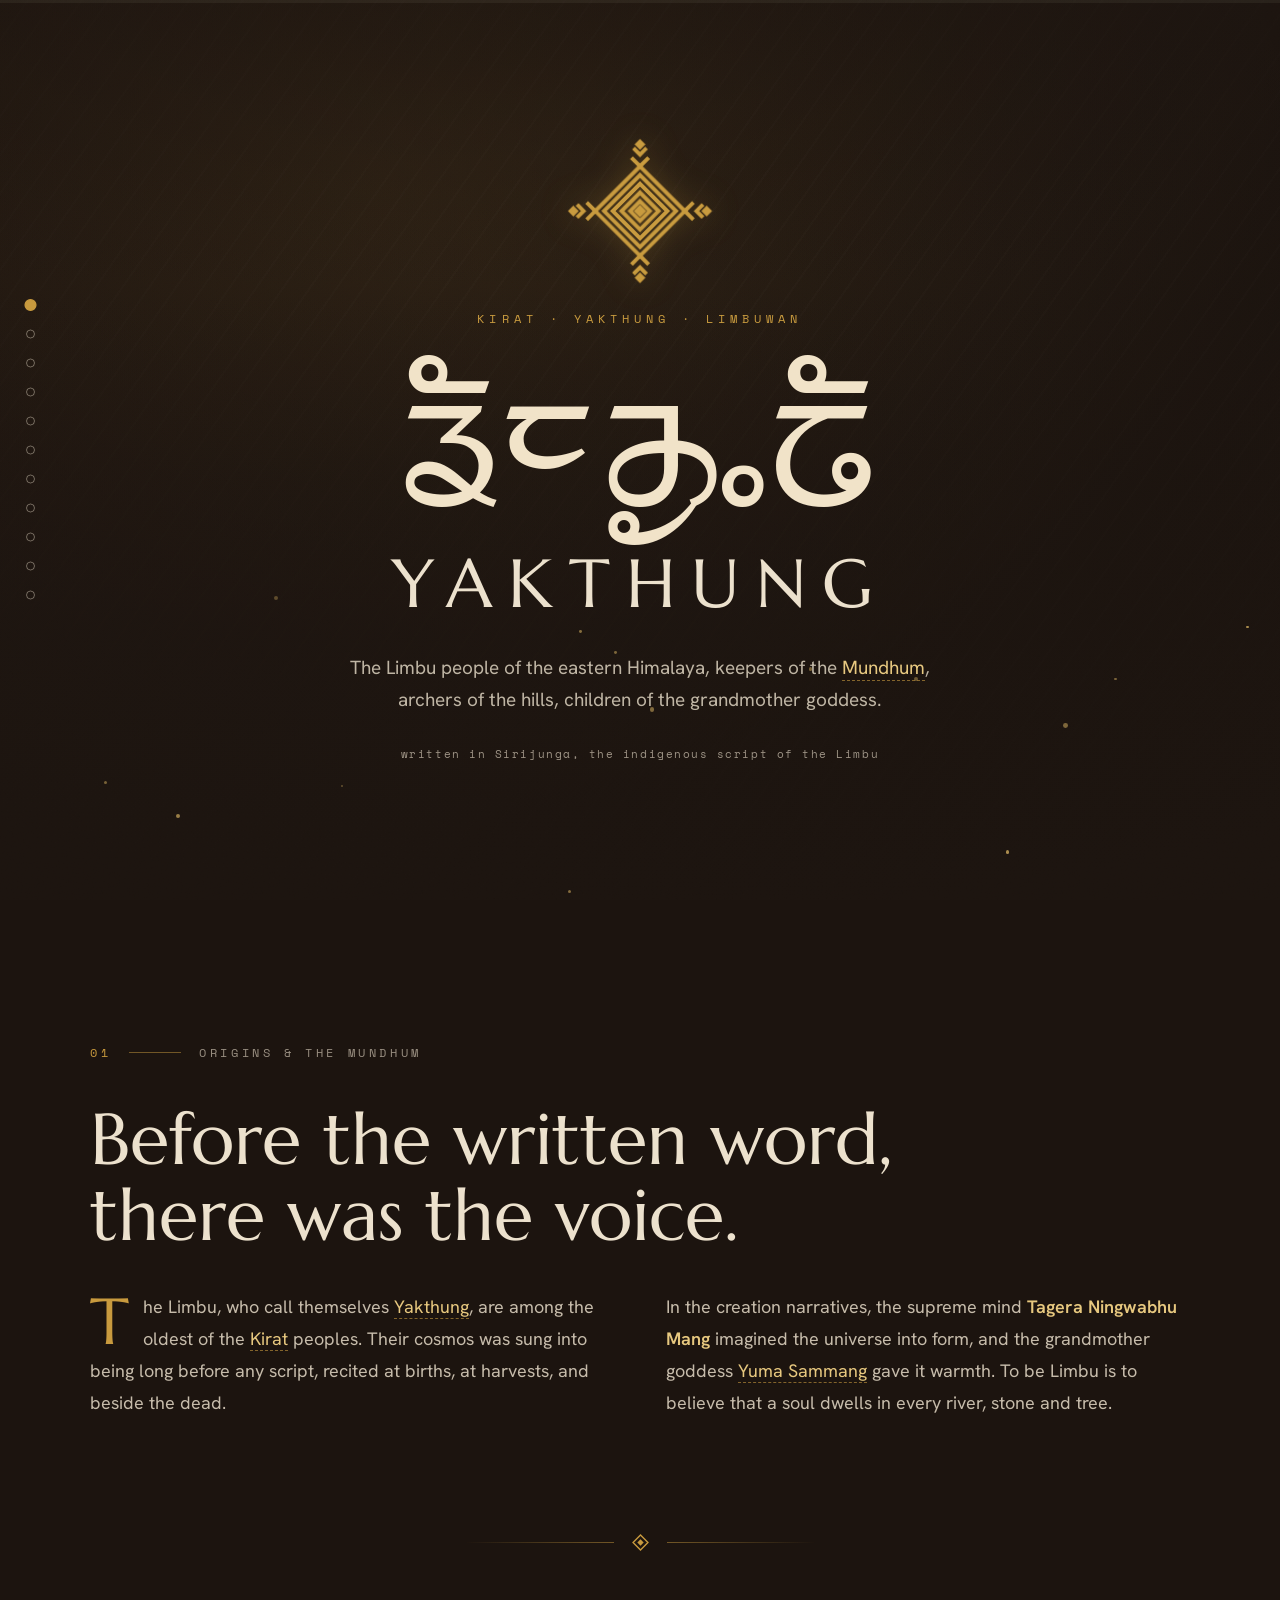
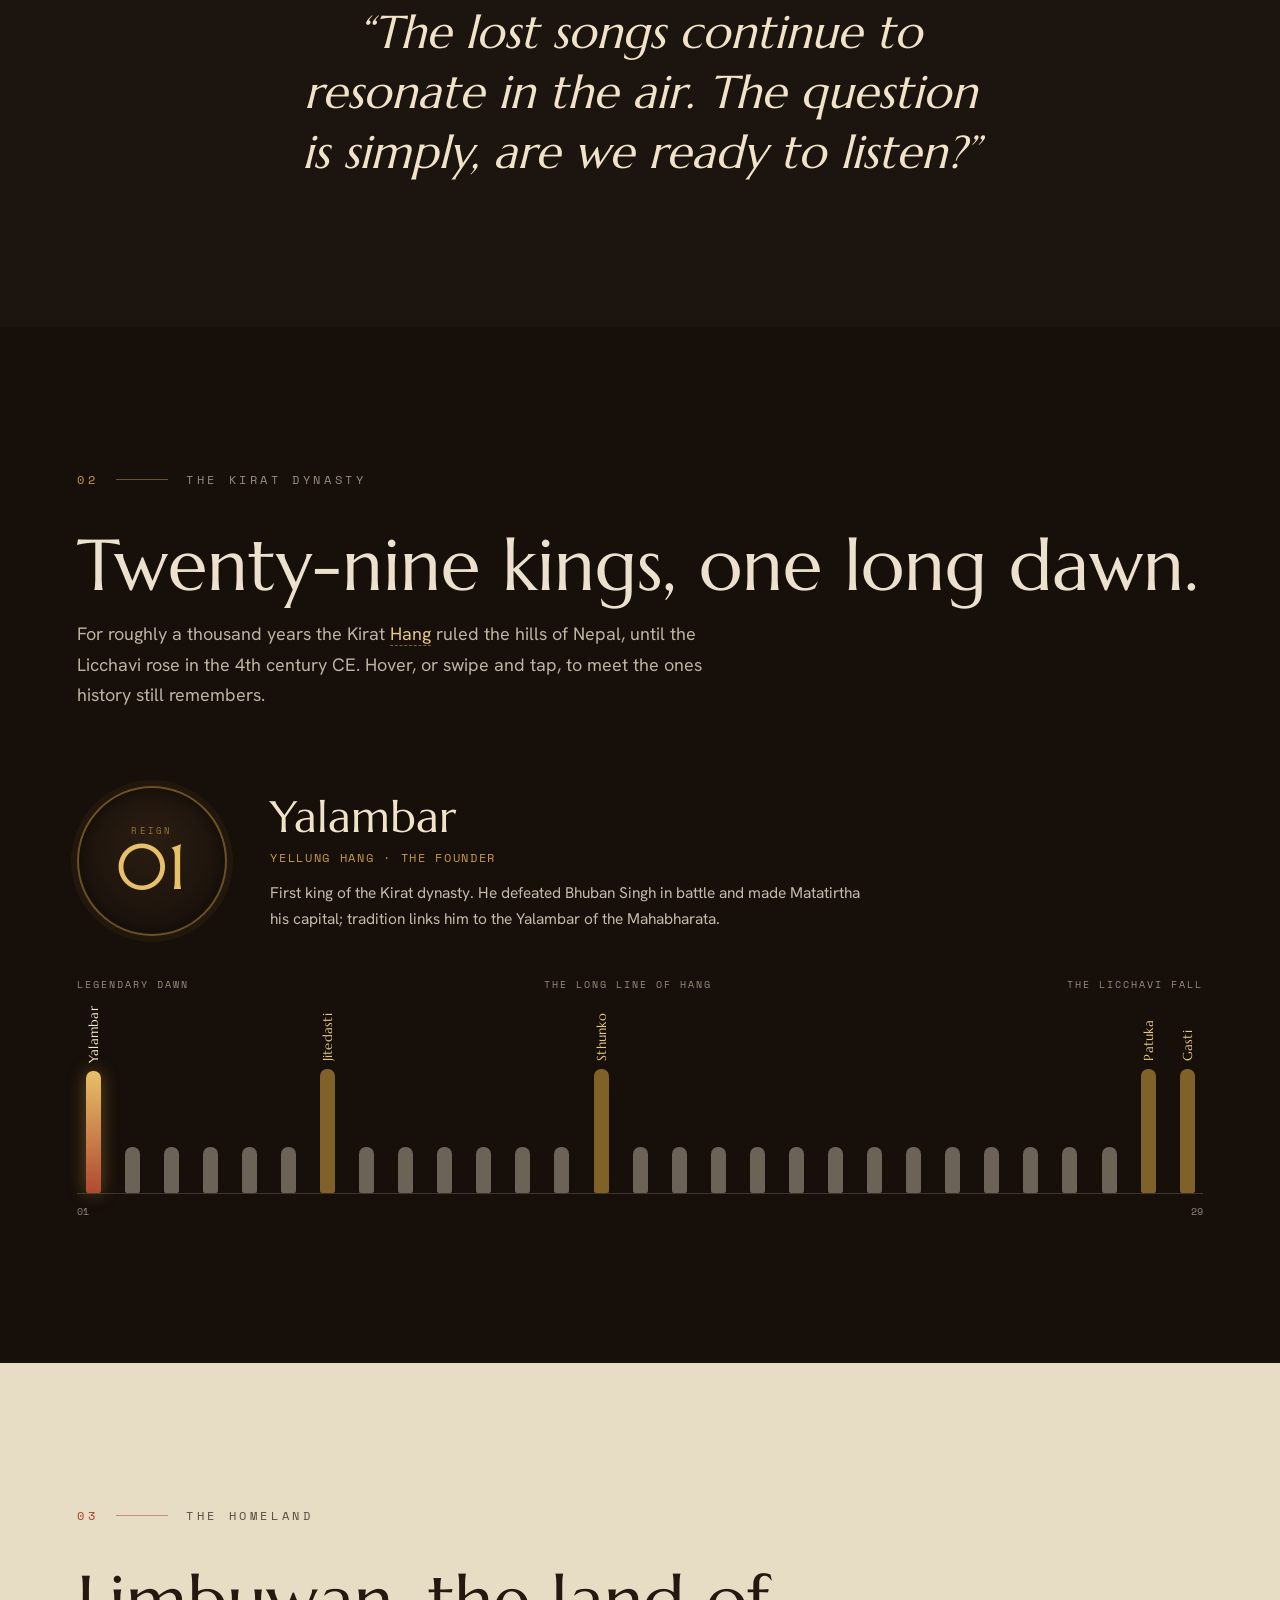
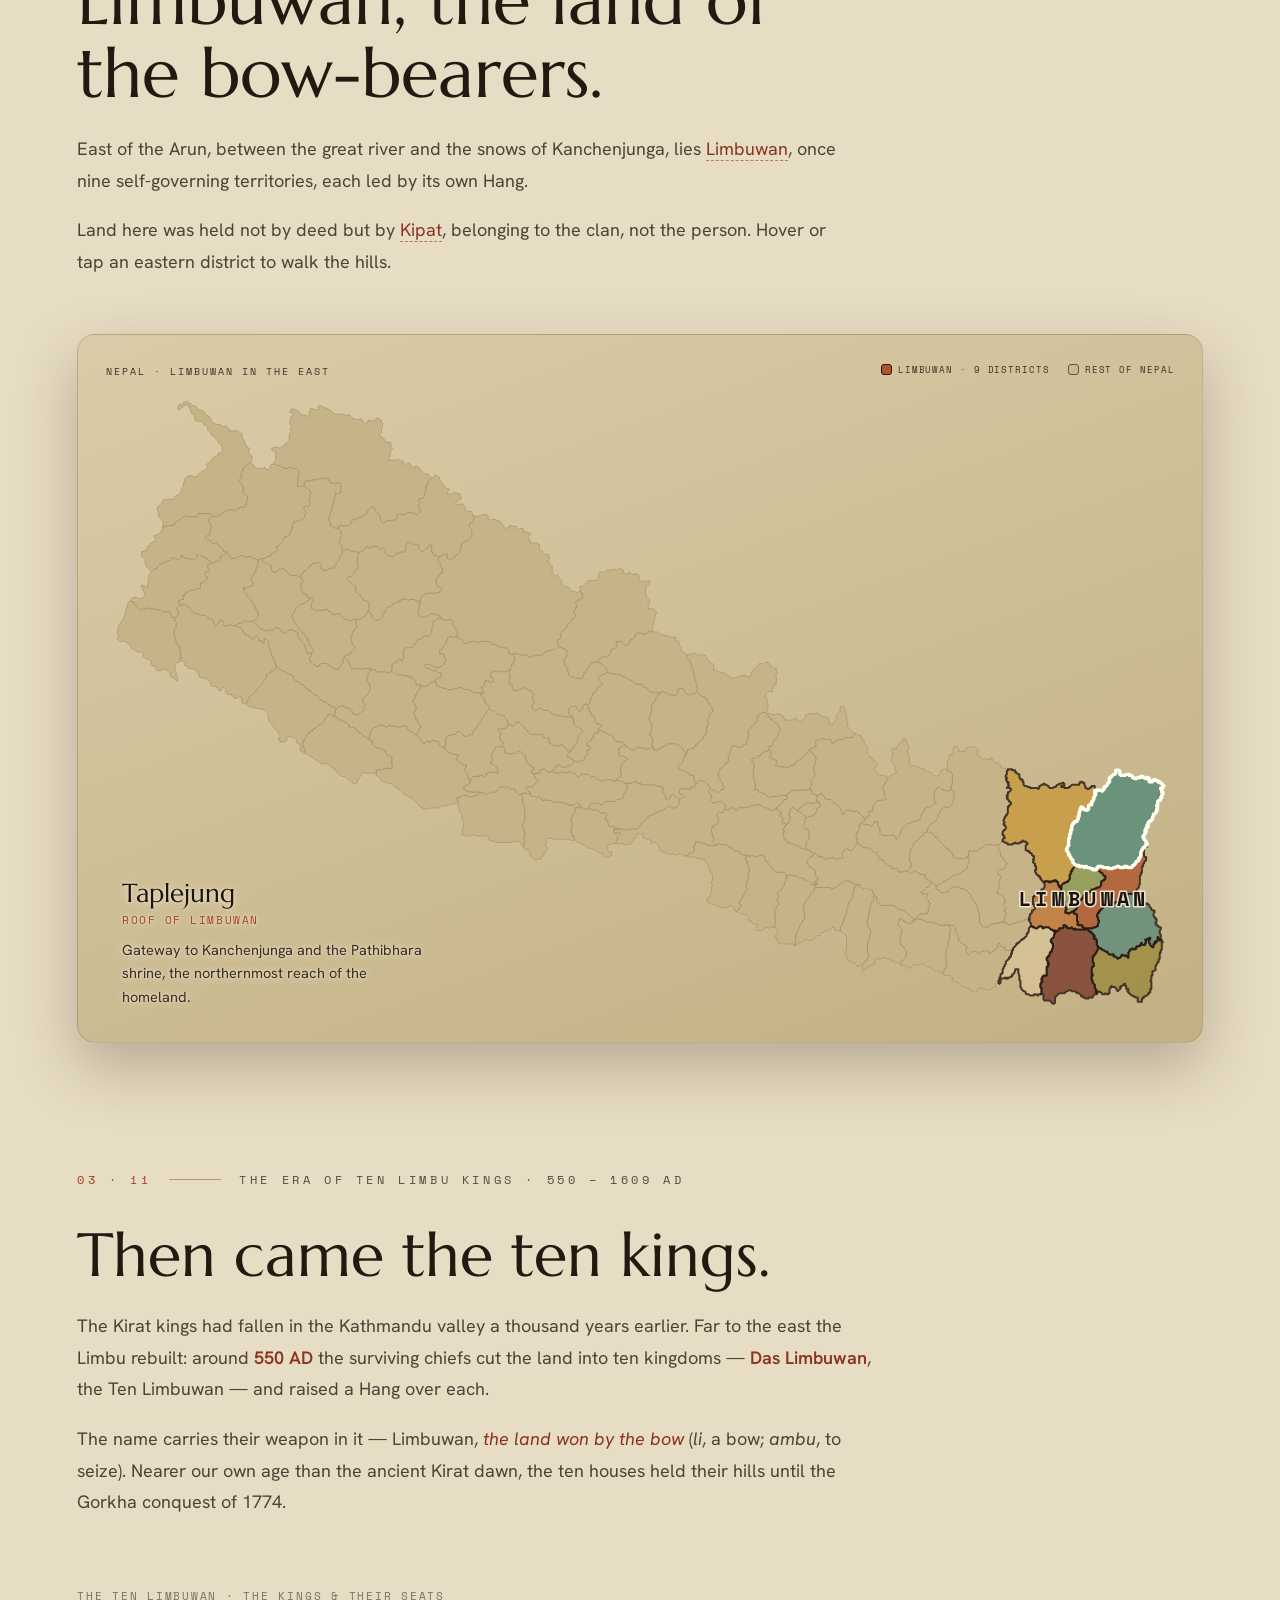
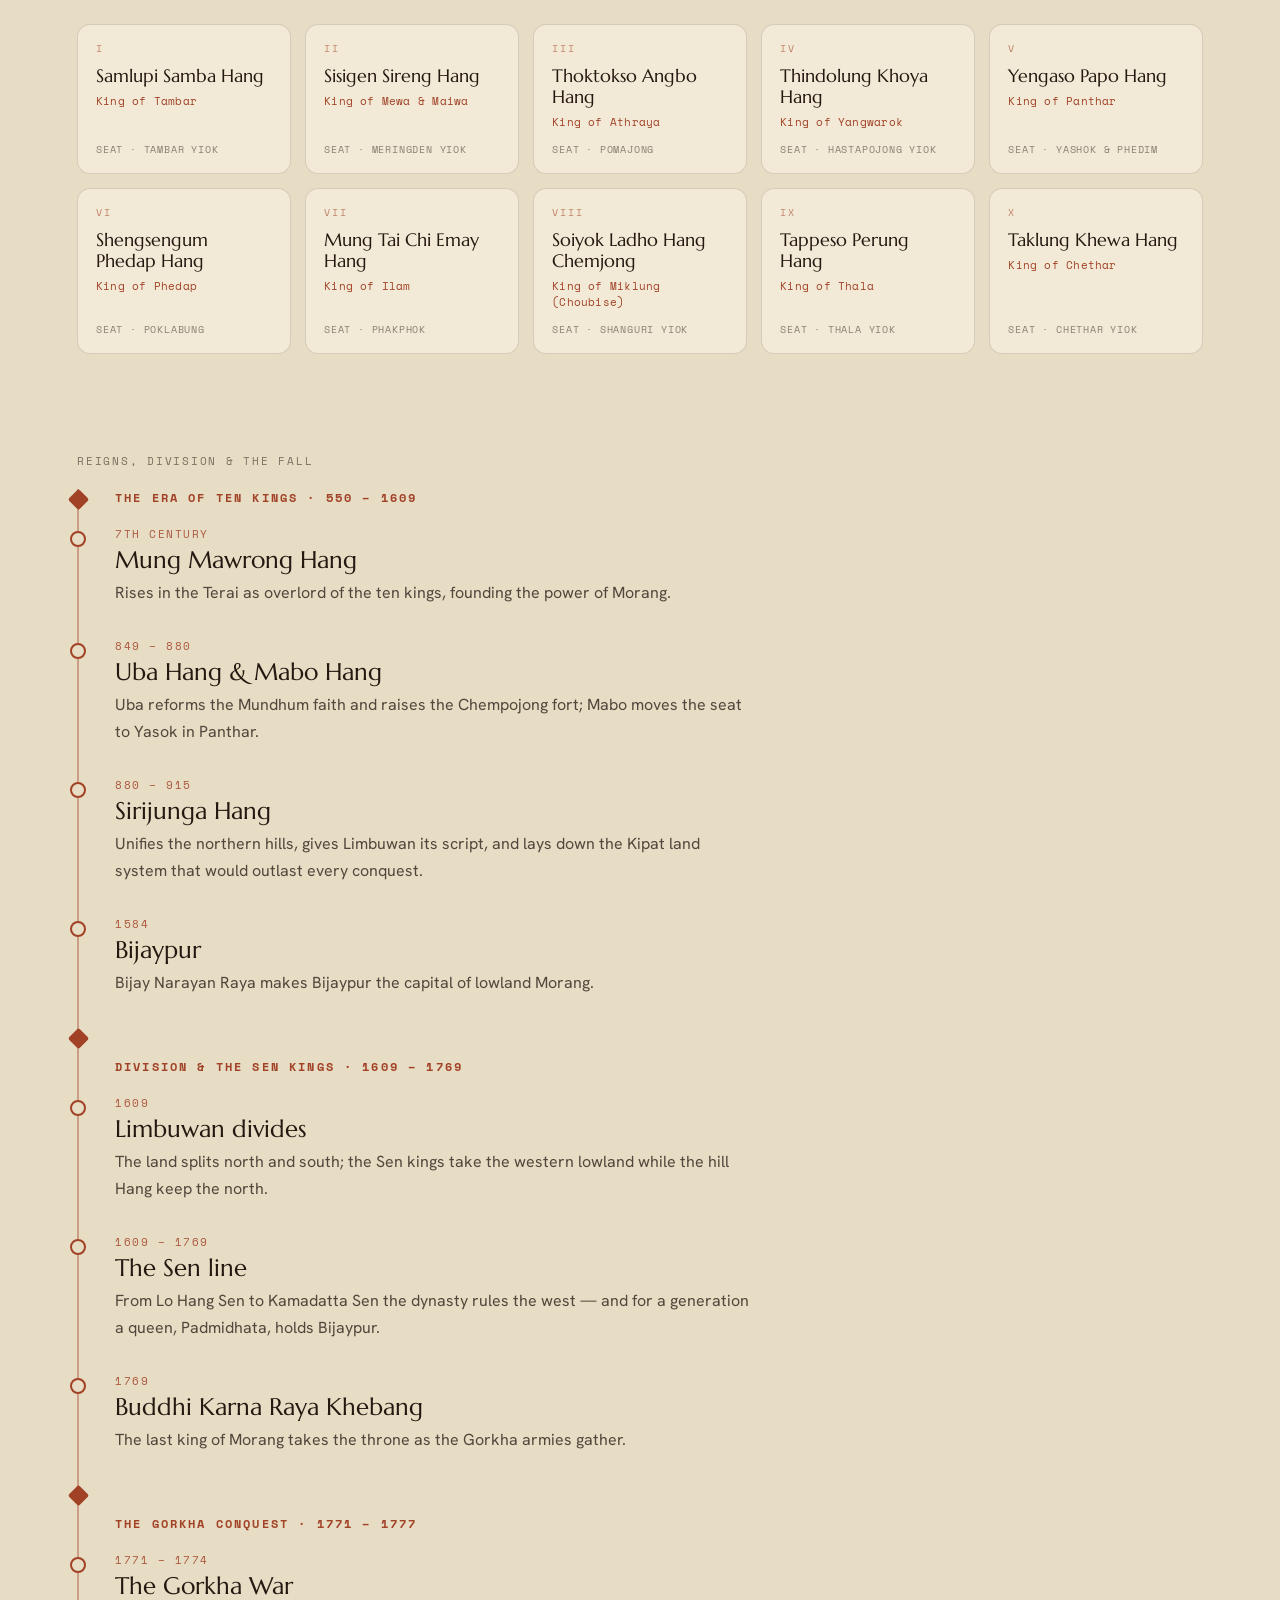
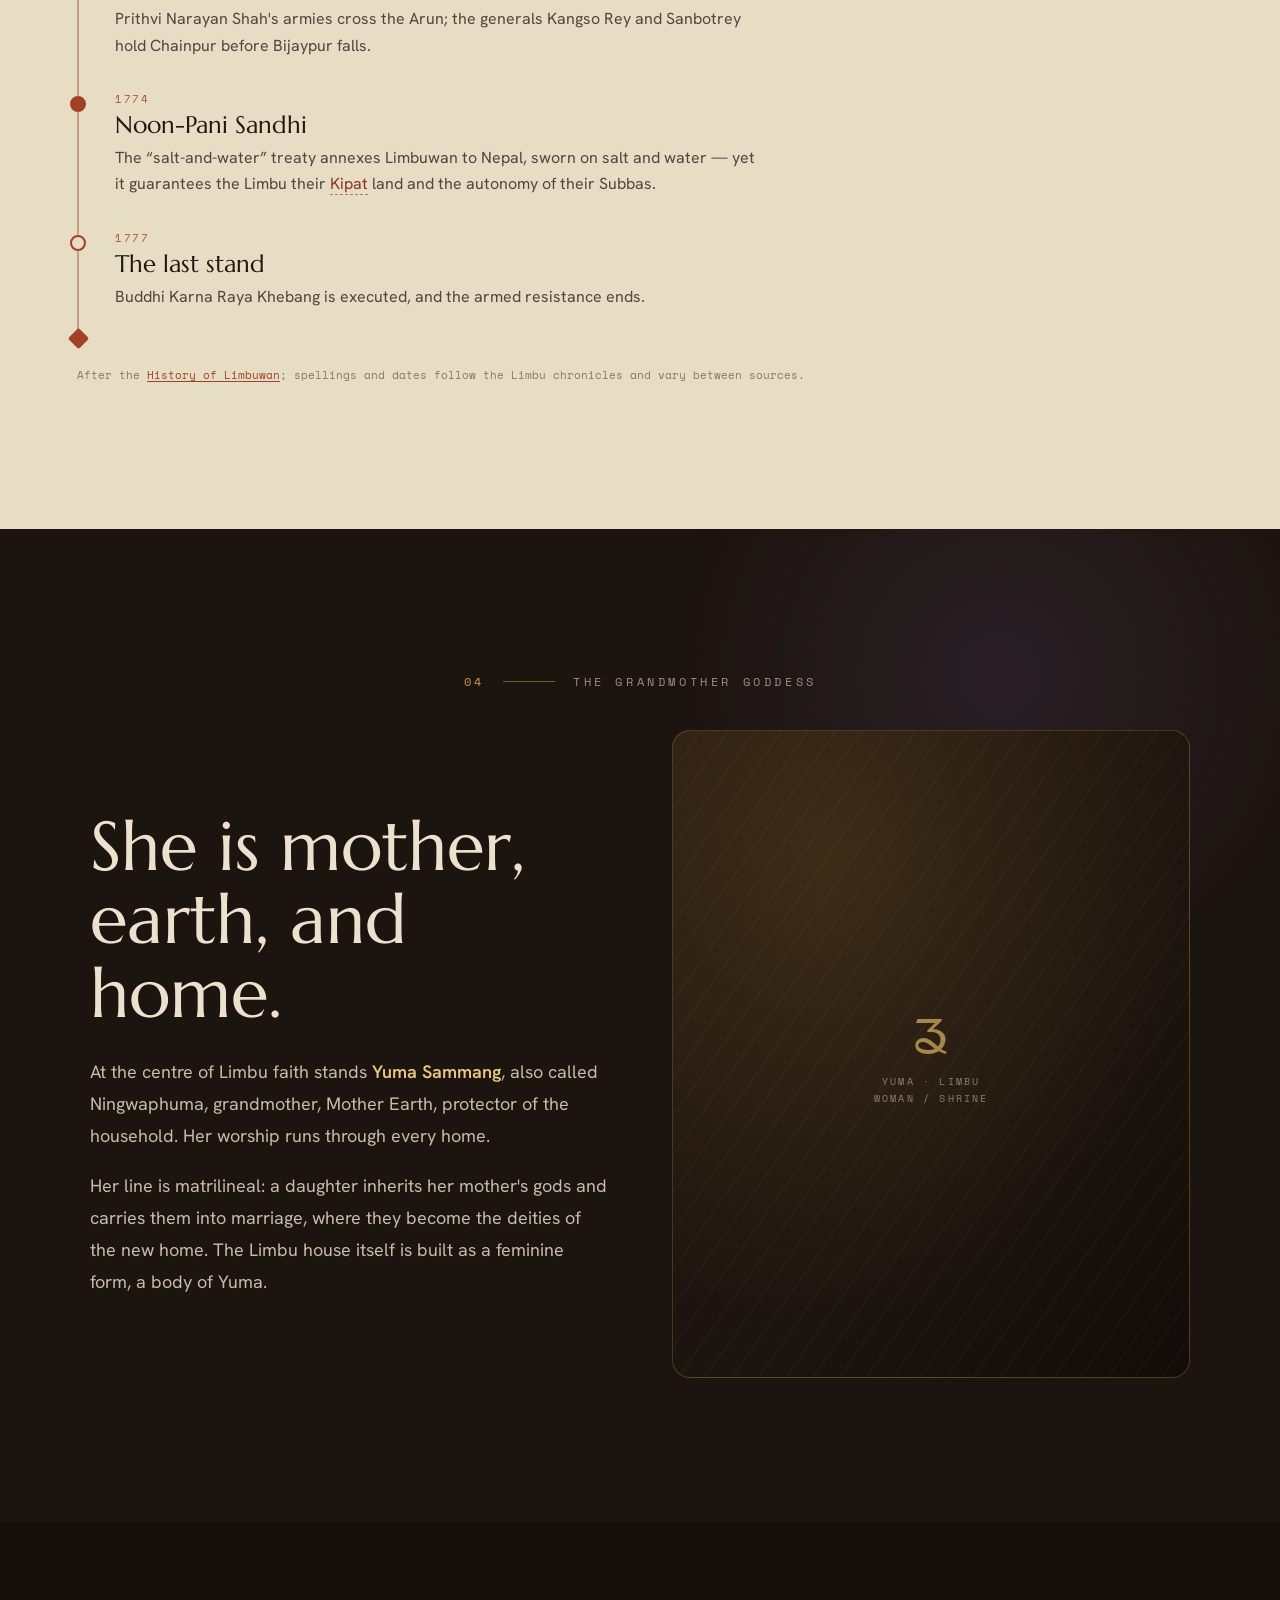
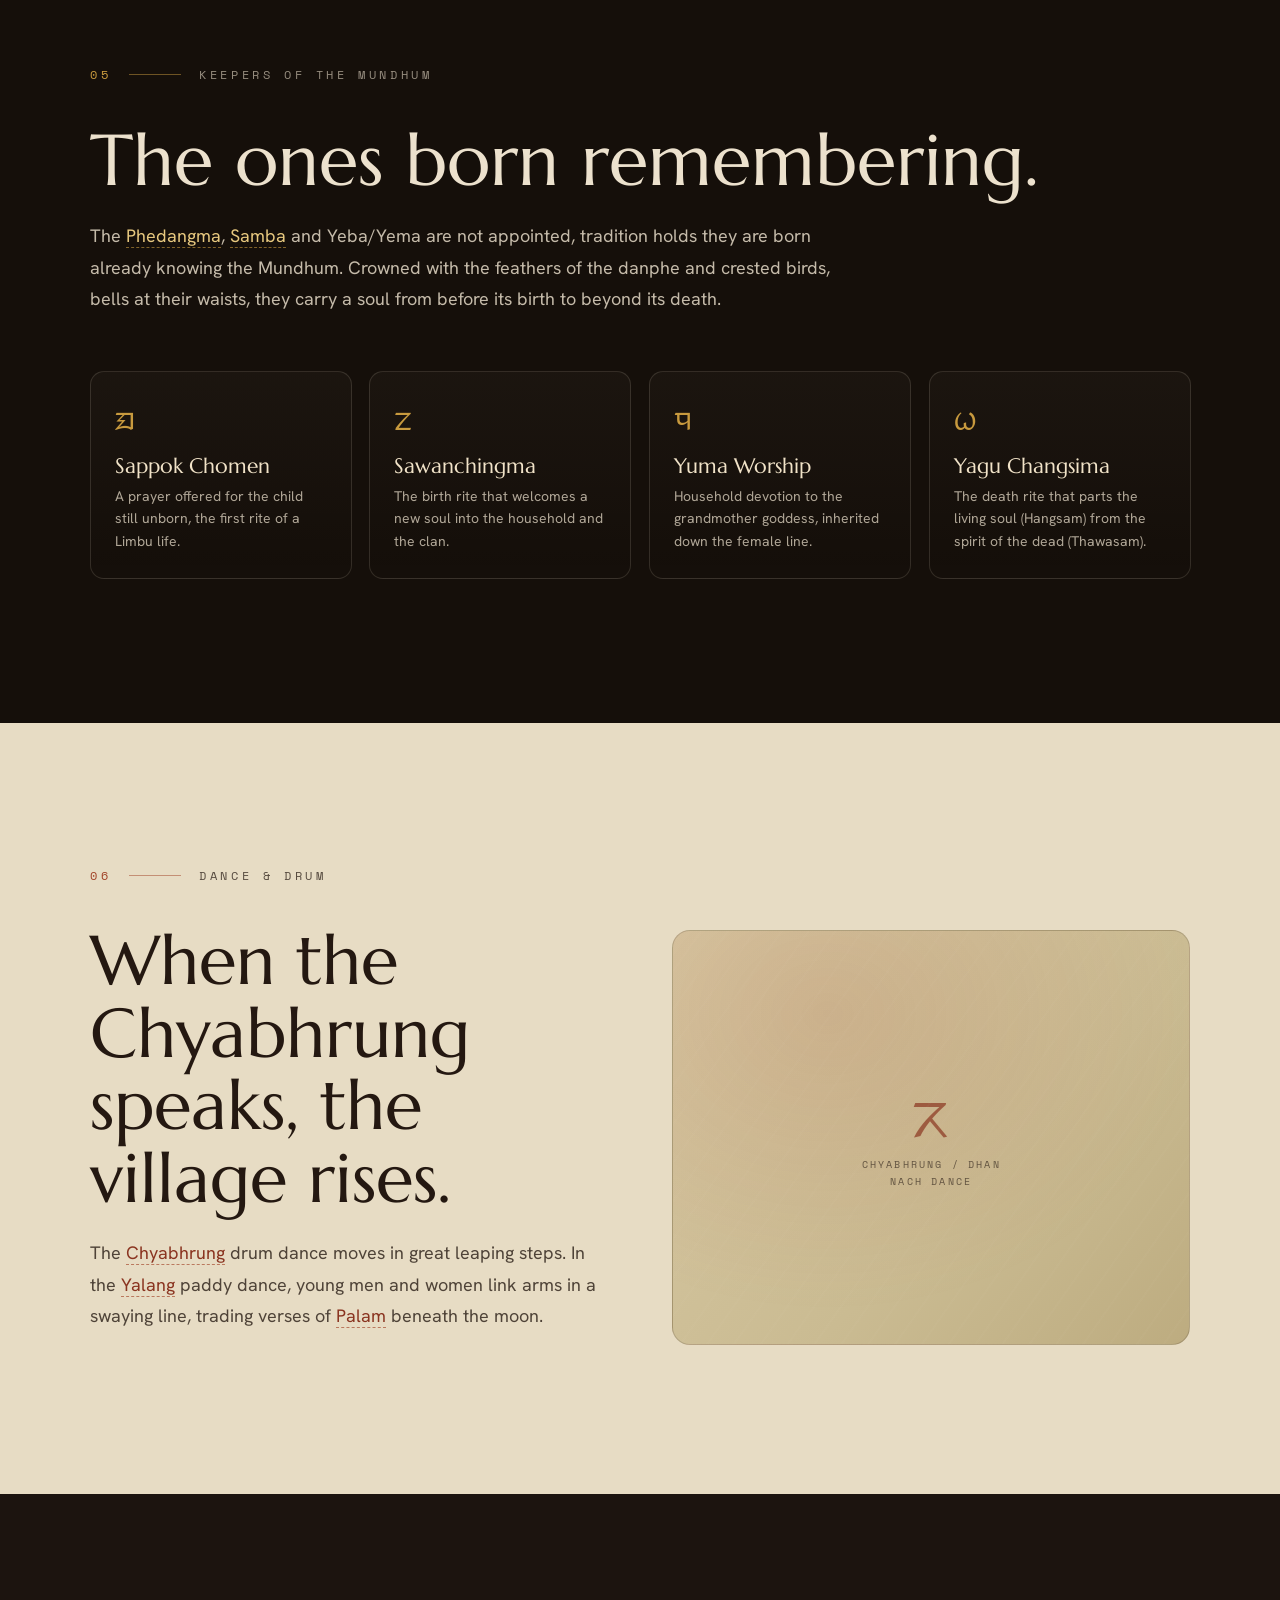
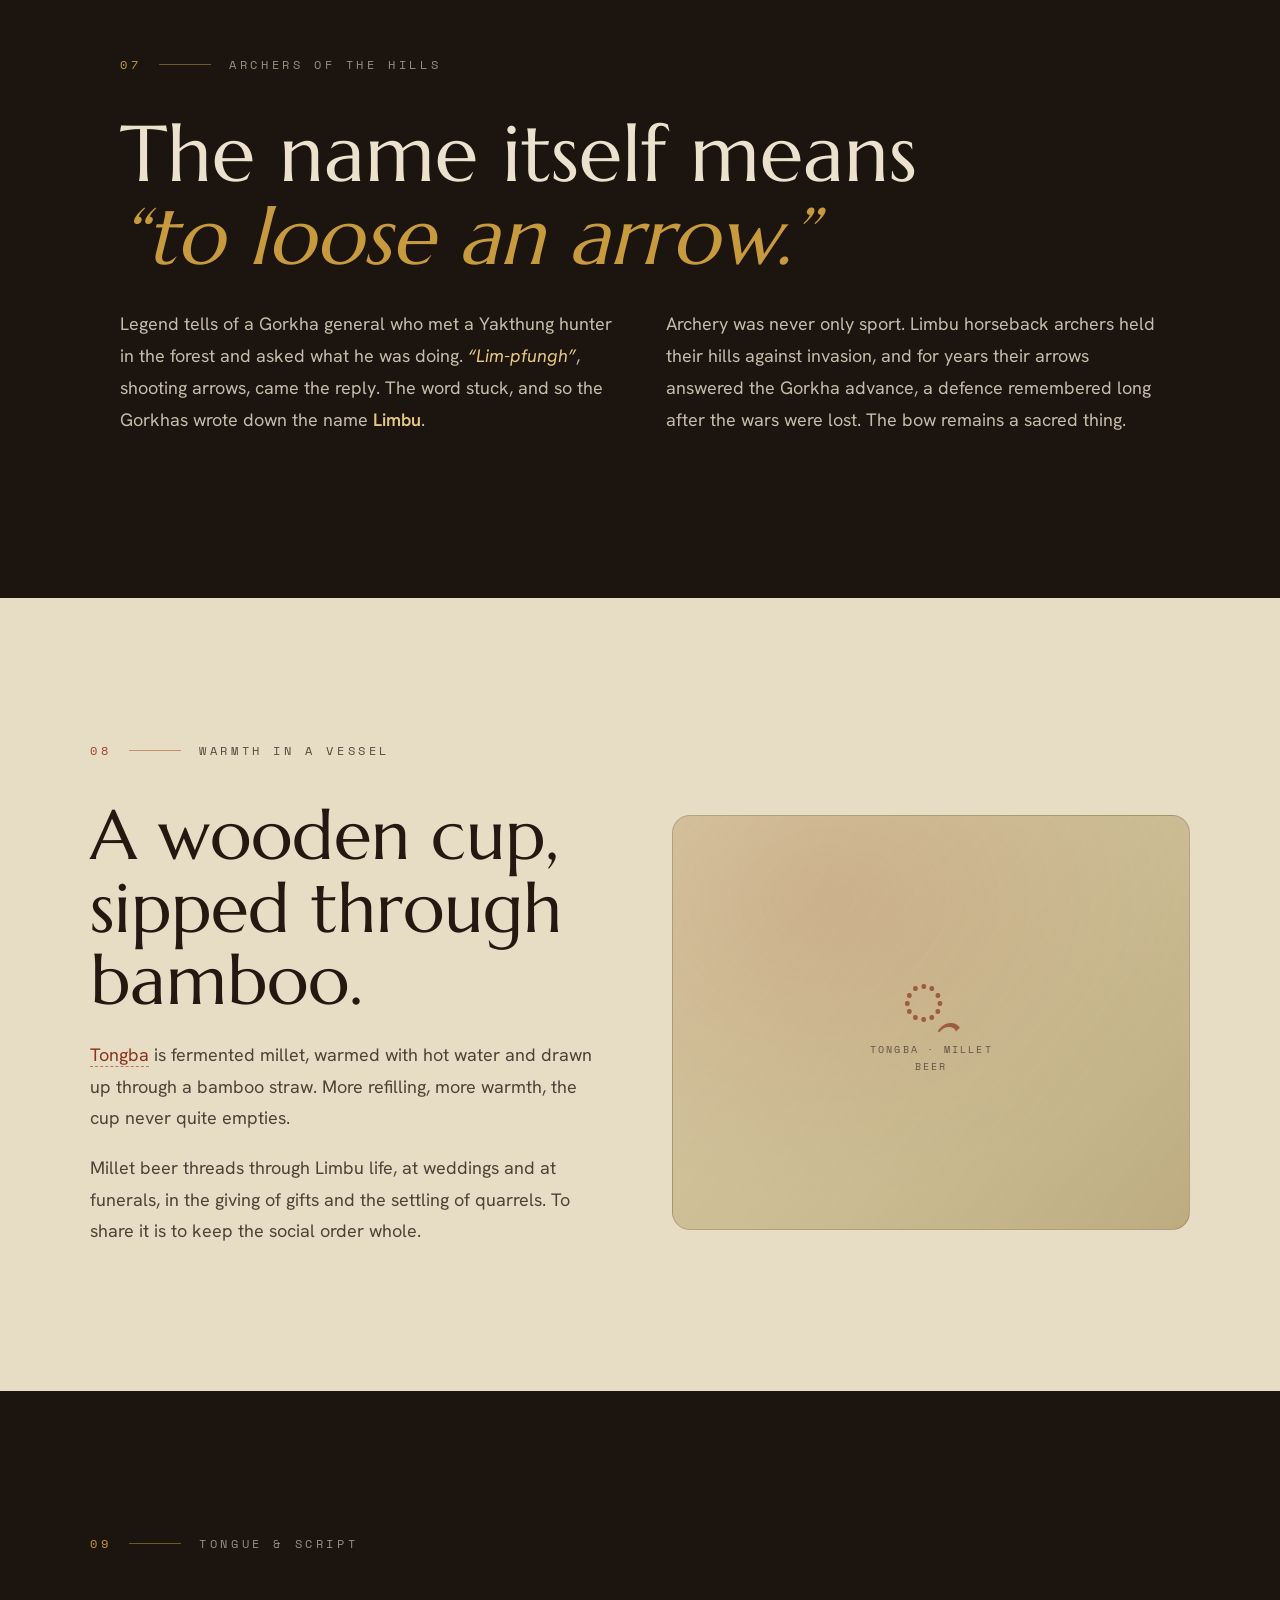
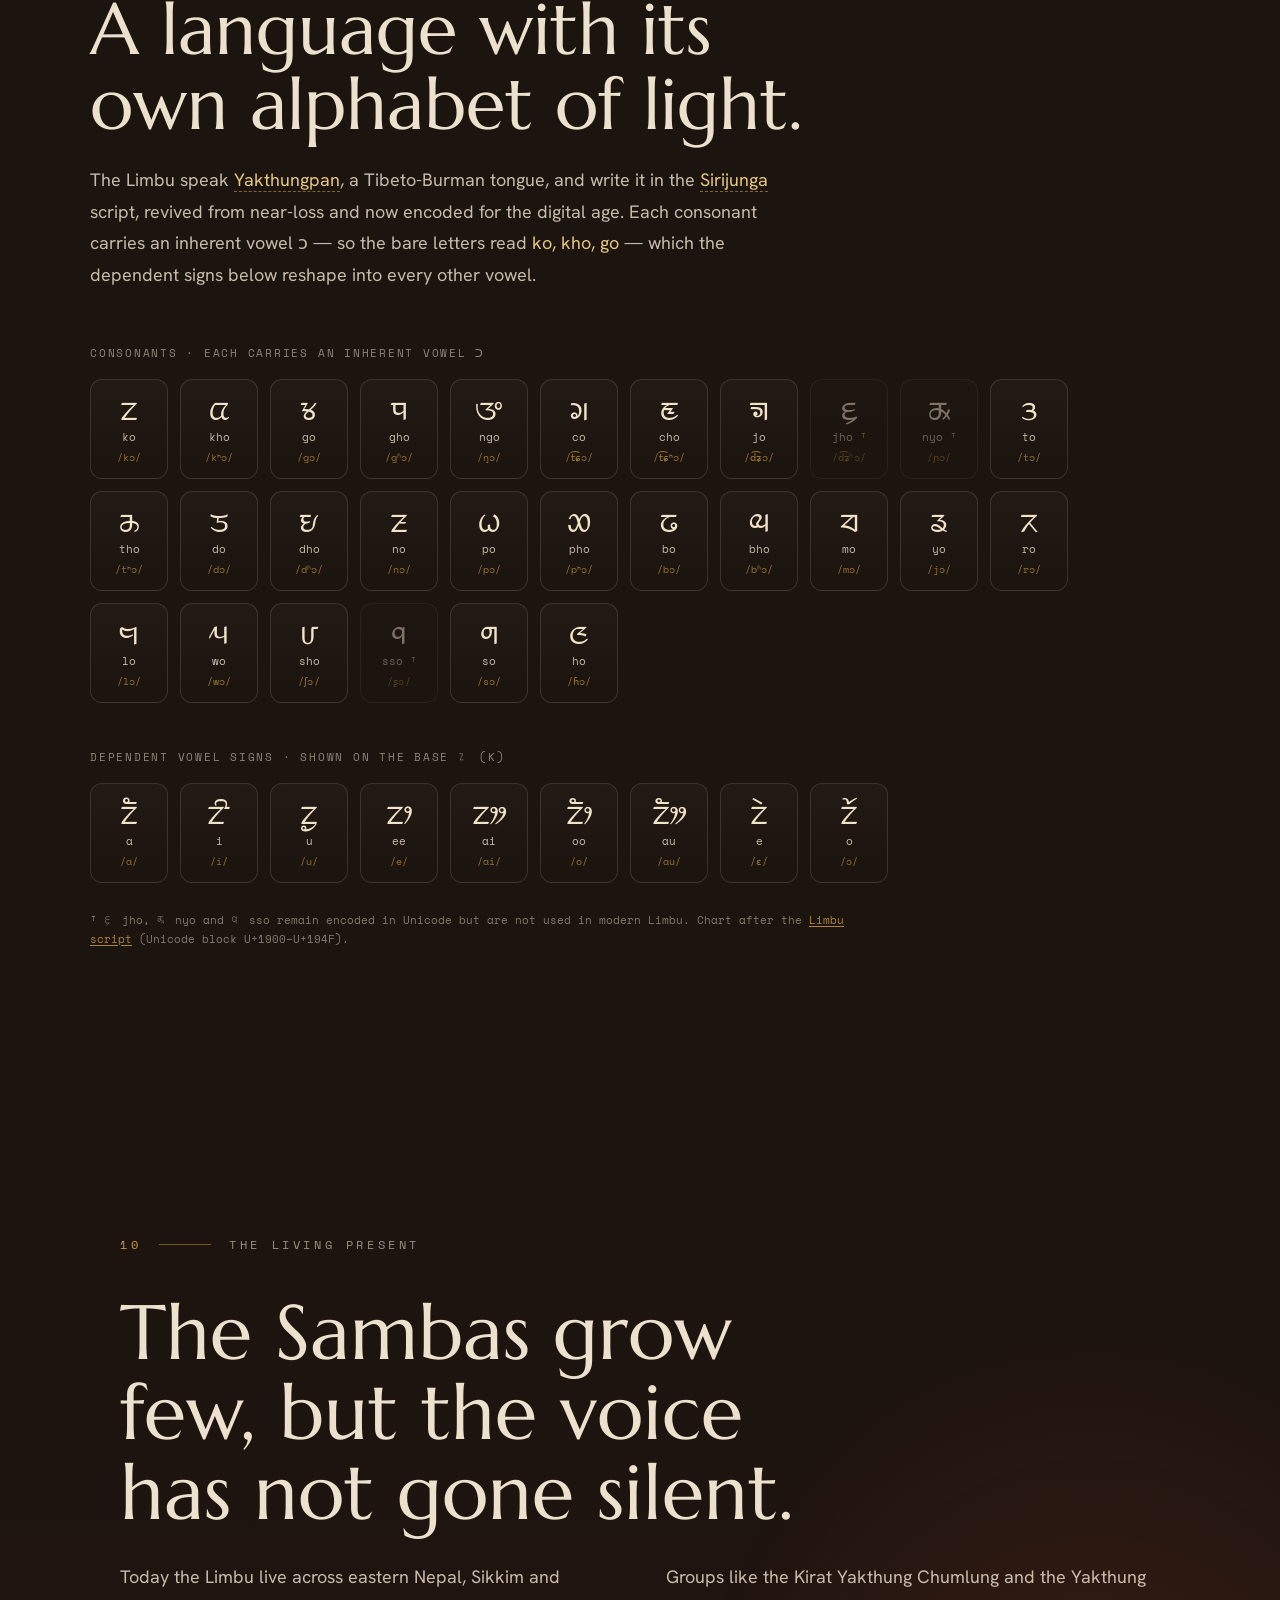
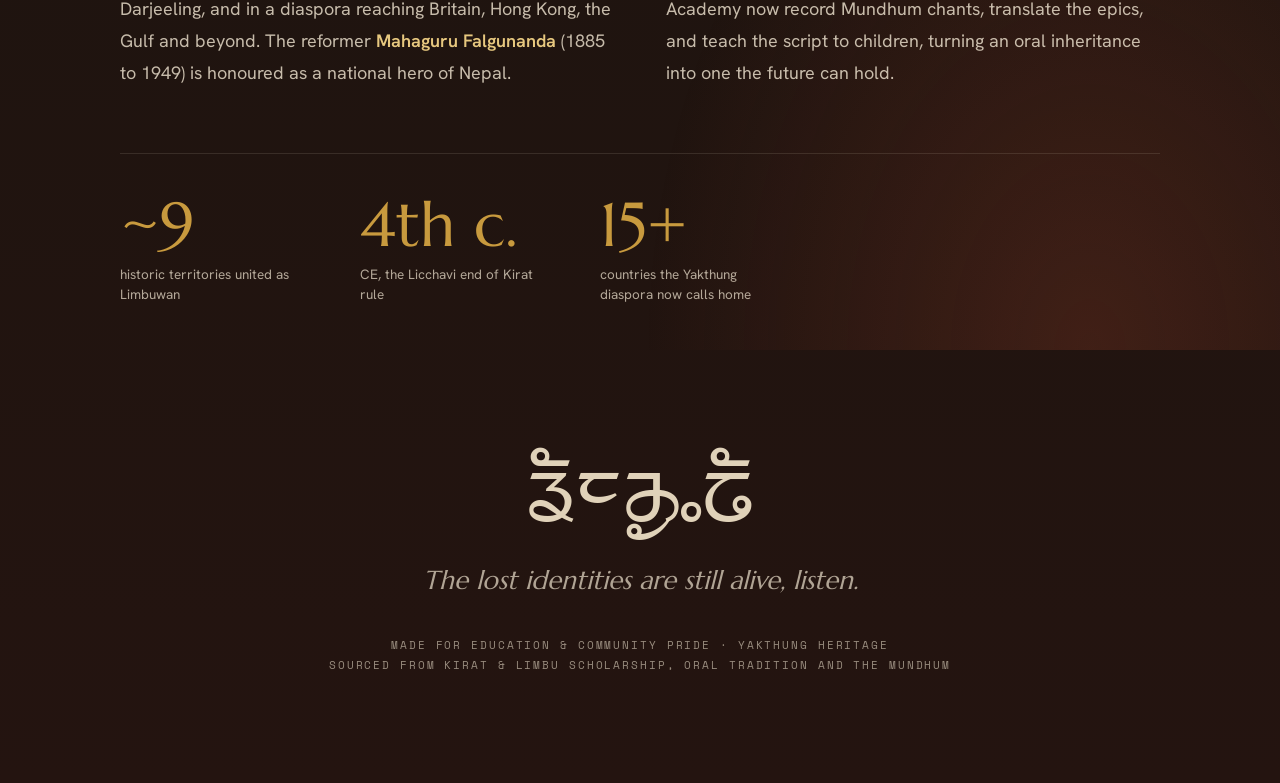
==== commit 30981707: "Merge branch 'remove-chyabhrung-drum' # Conflicts: #	index.html" ====
--- a/index.html
+++ b/index.html
@@ -108,14 +108,6 @@
     </button>
   </nav>
 
-  <!-- audio toggle -->
-  <button id="audio-toggle" type="button" aria-pressed="false" aria-label="Play the Chyabhrung drum" style="position:fixed;right:max(18px,2vw);bottom:max(18px,2.4vh);z-index:118;display:flex;align-items:center;gap:11px;padding:11px 16px 11px 12px;border:1px solid rgba(200,154,62,.4);border-radius:40px;background:rgba(18,12,8,.78);-webkit-backdrop-filter:blur(8px);backdrop-filter:blur(8px);cursor:pointer;color:#ece1cd;font-family:'Space Mono',monospace">
-    <span id="audio-disc" style="width:26px;height:26px;border-radius:50%;background:radial-gradient(circle at 50% 38%,#c89a3e,#8a3f26);display:flex;align-items:center;justify-content:center;box-shadow:inset 0 0 0 2px rgba(28,20,15,.45)">
-      <span style="width:9px;height:9px;border-radius:50%;background:#1c140f"></span>
-    </span>
-    <span id="audio-label" style="font-size:10px;letter-spacing:.16em;text-transform:uppercase">Chyabhrung ▸ play</span>
-  </button>
-
   <!-- glossary tooltip -->
   <div id="glossary-tip" role="status" aria-live="polite" style="position:fixed;z-index:200;max-width:290px;pointer-events:none;opacity:0;visibility:hidden;transform:translateY(6px);transition:opacity .16s ease,transform .16s ease;background:#120c08;border:1px solid rgba(200,154,62,.4);border-radius:11px;padding:13px 16px;box-shadow:0 20px 54px rgba(0,0,0,.6)">
     <div data-tip-term style="font-family:'Marcellus',serif;font-size:17px;color:#e8c069;margin-bottom:4px"></div>
@@ -403,7 +395,6 @@
         <div>
           <h2 class="reveal" data-reveal data-reveal-delay="120" style="font-family:'Marcellus',serif;font-weight:400;font-size:clamp(34px,5.4vw,72px);line-height:1.05;margin:0 0 22px">When the Chyabhrung speaks, the village rises.</h2>
           <p class="reveal" data-reveal data-reveal-delay="200" style="font-size:clamp(15px,1.6vw,18px);line-height:1.76;color:rgba(36,24,17,.78);margin:0 0 18px;text-wrap:pretty">The <span data-term="Chyabhrung" data-def="The large Limbu drum, and the leaping drum-dance (Kelang) performed with it. Slung across the body, it is struck on both heads as the dancer turns." role="button" tabindex="0" style="border-bottom:1px dashed rgba(161,66,39,.65);cursor:help;color:#8a3420">Chyabhrung</span> drum dance moves in great leaping steps. In the <span data-term="Yalang" data-def="The paddy or “Dhan Nach”, dancers link arms in a long line, stepping in unison while singing courtship verses called Palam." role="button" tabindex="0" style="border-bottom:1px dashed rgba(161,66,39,.65);cursor:help;color:#8a3420">Yalang</span> paddy dance, young men and women link arms in a swaying line, trading verses of <span data-term="Palam" data-def="Improvised Limbu courtship songs, exchanged between partners during the Dhan Nach, flirtatious, poetic, and often witty." role="button" tabindex="0" style="border-bottom:1px dashed rgba(161,66,39,.65);cursor:help;color:#8a3420">Palam</span> beneath the moon.</p>
-          <button id="dance-audio-cue" type="button" aria-pressed="false" style="display:inline-flex;align-items:center;gap:10px;margin-top:8px;padding:12px 20px;border-radius:40px;border:1px solid rgba(161,66,39,.5);background:transparent;color:#8a3420;font-family:'Space Mono',monospace;font-size:11px;letter-spacing:.14em;text-transform:uppercase;cursor:pointer">▸ Hear the drum</button>
         </div>
         <div class="reveal" data-reveal data-reveal-delay="160">
           <figure class="img-slot img-slot--cream" data-img-slot="dance" style="display:block;width:100%;aspect-ratio:5/4;border:1px solid rgba(36,24,17,.16);border-radius:18px">
--- a/assets/styles.css
+++ b/assets/styles.css
@@ -164,7 +164,6 @@
 /* ---------- keyframes ---------- */
 @keyframes floatDust { 0% { transform: translateY(0); opacity: 0; } 12% { opacity: .6; } 60% { opacity: .7; } 100% { transform: translateY(-90px); opacity: 0; } }
 @keyframes emberRise { 0% { transform: translate3d(0,0,0) scale(1); opacity: 0; } 12% { opacity: 1; } 65% { opacity: .8; } 100% { transform: translate3d(var(--sx,0), var(--sy,-200px), 0) scale(.3); opacity: 0; } }
-@keyframes drumPulse { 0%, 100% { transform: scale(1); } 50% { transform: scale(1.1); } }
 @keyframes scriptIn { 0% { opacity: 0; filter: blur(14px); letter-spacing: .4em; transform: translateY(26px); } 100% { opacity: 1; filter: blur(0); letter-spacing: .02em; transform: translateY(0); } }
 @keyframes scriptGlow { 0%, 100% { text-shadow: 0 0 26px rgba(232,192,105,.18); } 50% { text-shadow: 0 0 46px rgba(232,192,105,.42); } }
 
@@ -324,17 +323,16 @@
 }
 
 /* ---------- touch polish ---------- */
-a, button, [data-navdot], [data-king], [data-term], [data-district], .district-chip,
-#audio-toggle, #dance-audio-cue {
+a, button, [data-navdot], [data-king], [data-term], [data-district], .district-chip {
   -webkit-tap-highlight-color: rgba(200,154,62,.22);
 }
 /* manipulation suppresses double-tap-zoom; the kings rail is excluded so a
    horizontal swipe still scrolls it. */
-[data-term], [data-district], .district-chip, #audio-toggle, #dance-audio-cue {
+[data-term], [data-district], .district-chip {
   touch-action: manipulation;
 }
 [data-term]:active, [data-district]:active, .district-chip:active,
-#audio-toggle:active, #dance-audio-cue:active, [data-navdot]:active { opacity: .65; }
+[data-navdot]:active { opacity: .65; }
 
 /* mobile chapter caption — current section name, top-left (revealed under 720px) */
 #chapter-caption {
@@ -441,13 +439,6 @@
     bottom: calc(14px + env(safe-area-inset-bottom, 0px)) !important;
     max-width: none !important;
   }
-  /* compact icon audio button, clear of the glossary sheet and the notch */
-  #audio-toggle {
-    bottom: auto !important;
-    top: calc(14px + env(safe-area-inset-top, 0px)) !important;
-    padding: 9px !important;
-  }
-  #audio-label { display: none; }
   /* the .05-opacity blended grain isn't worth its per-scroll-frame cost here */
   [data-grain] { display: none; }
 }
